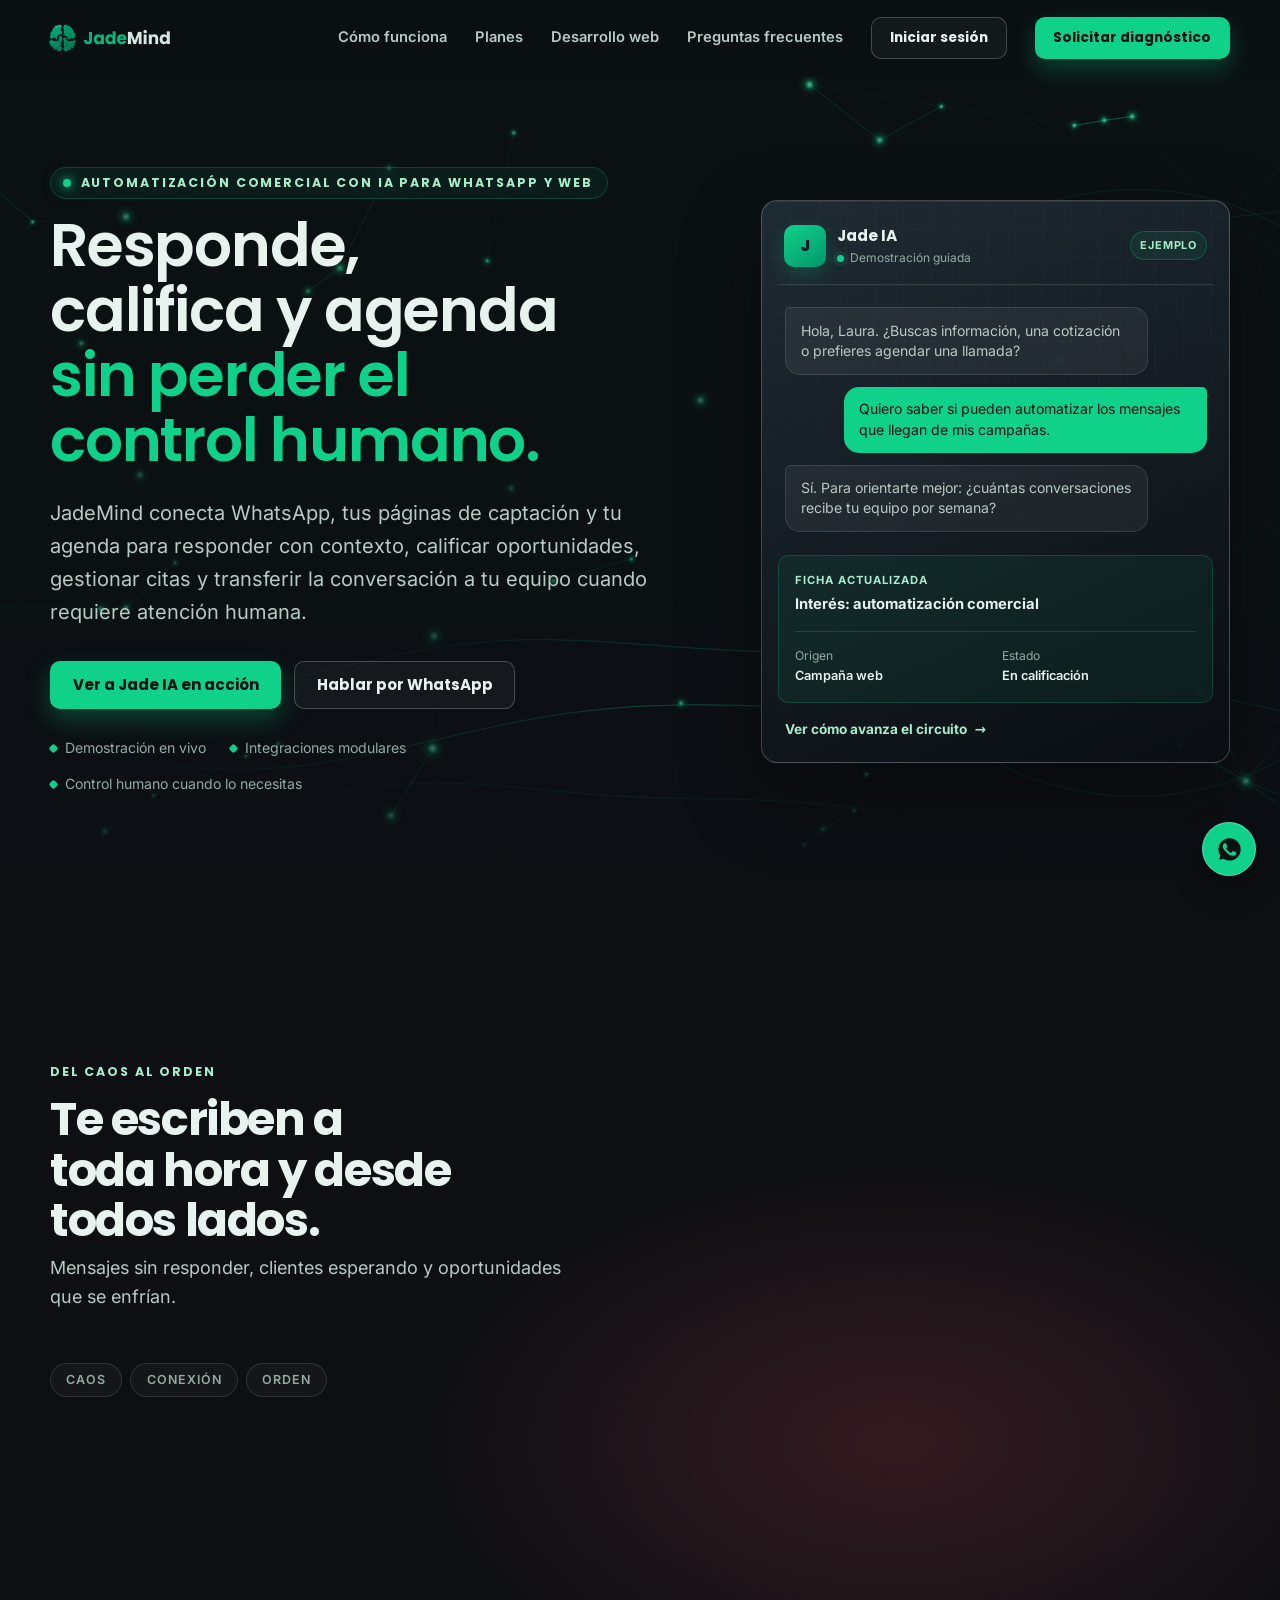
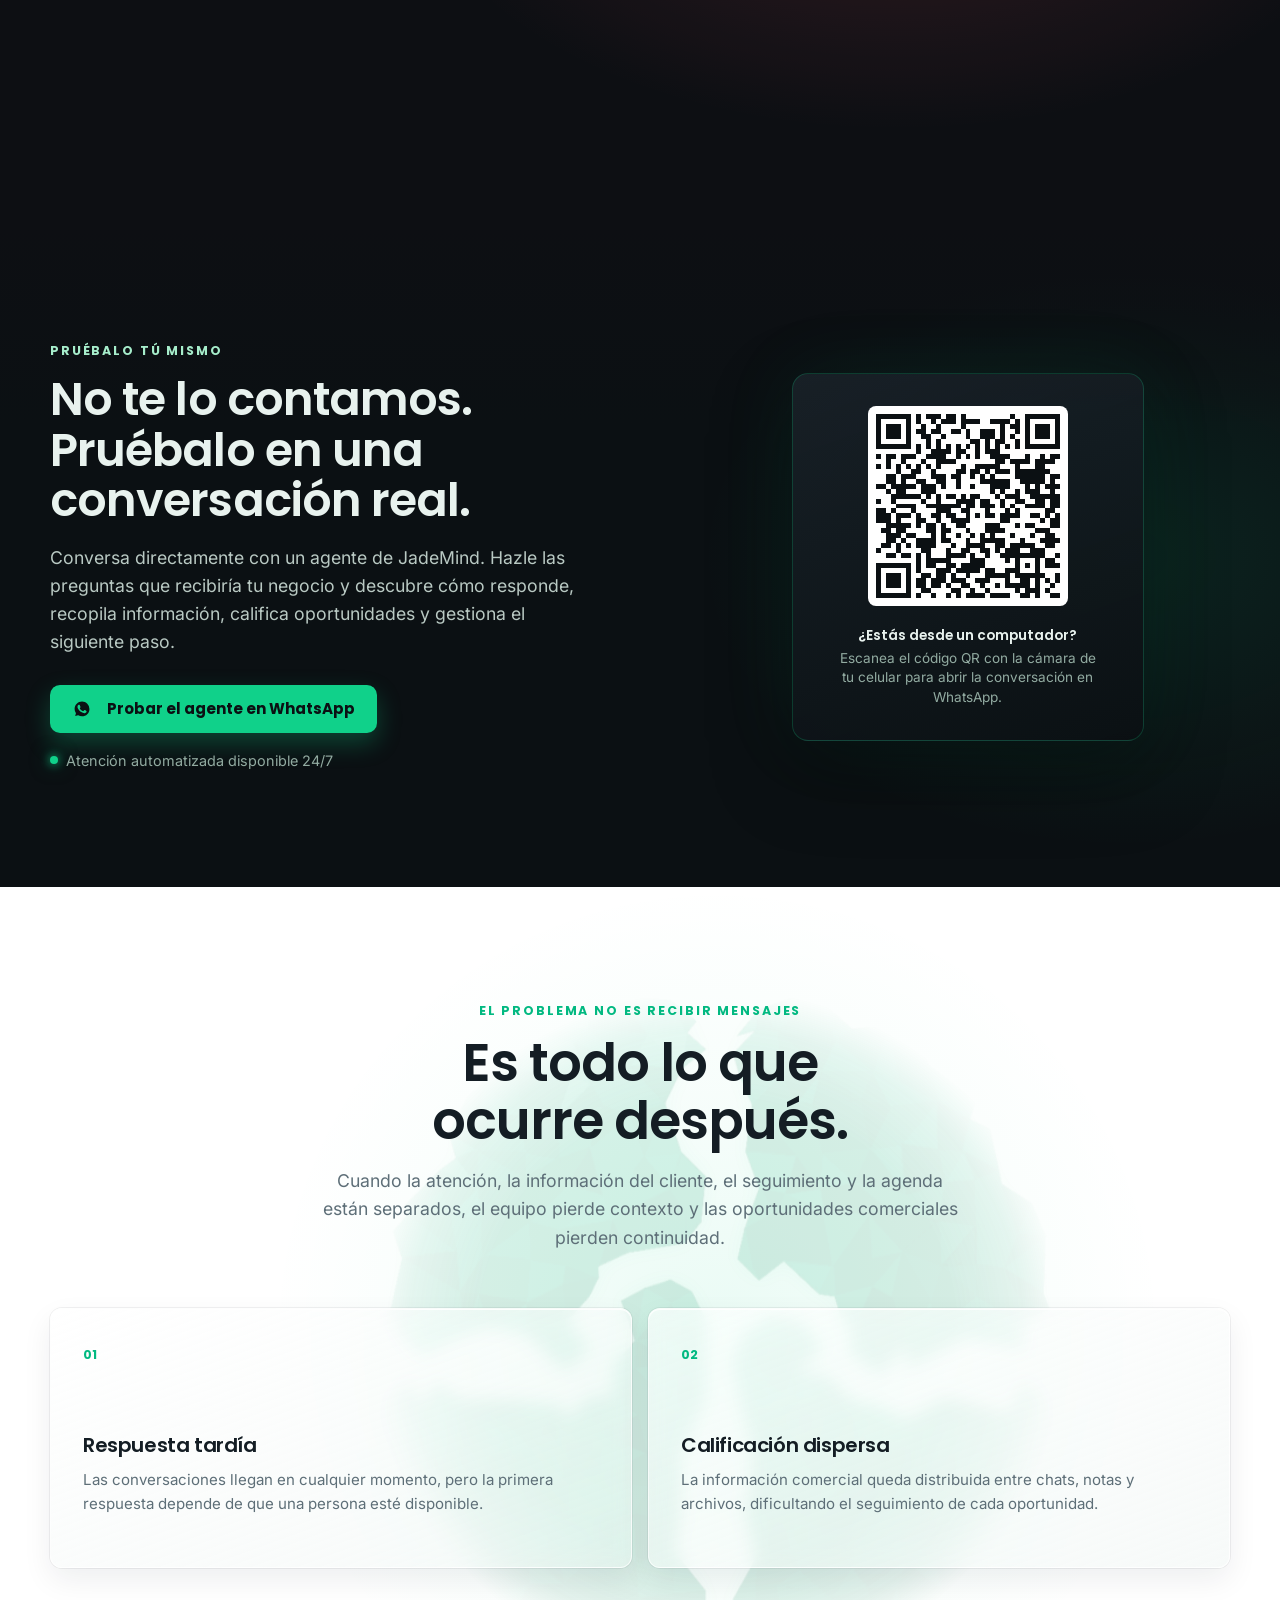
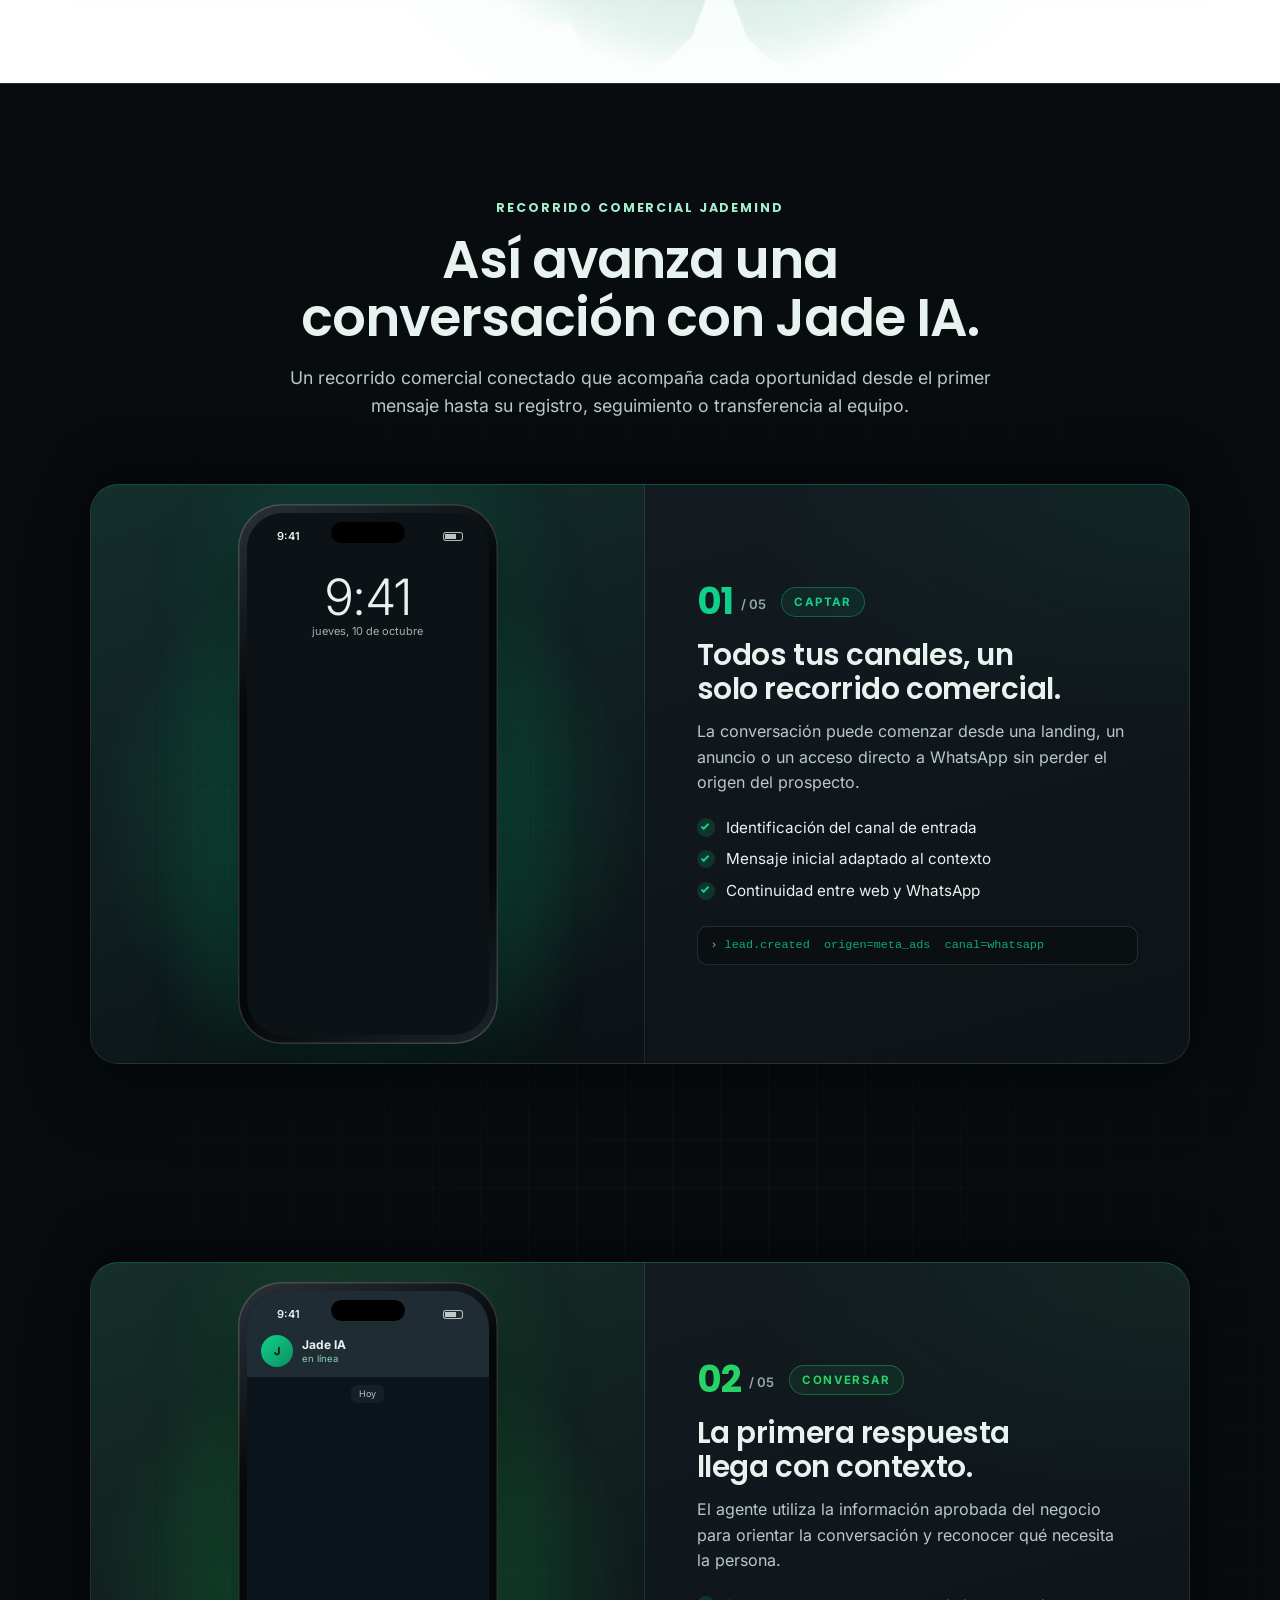
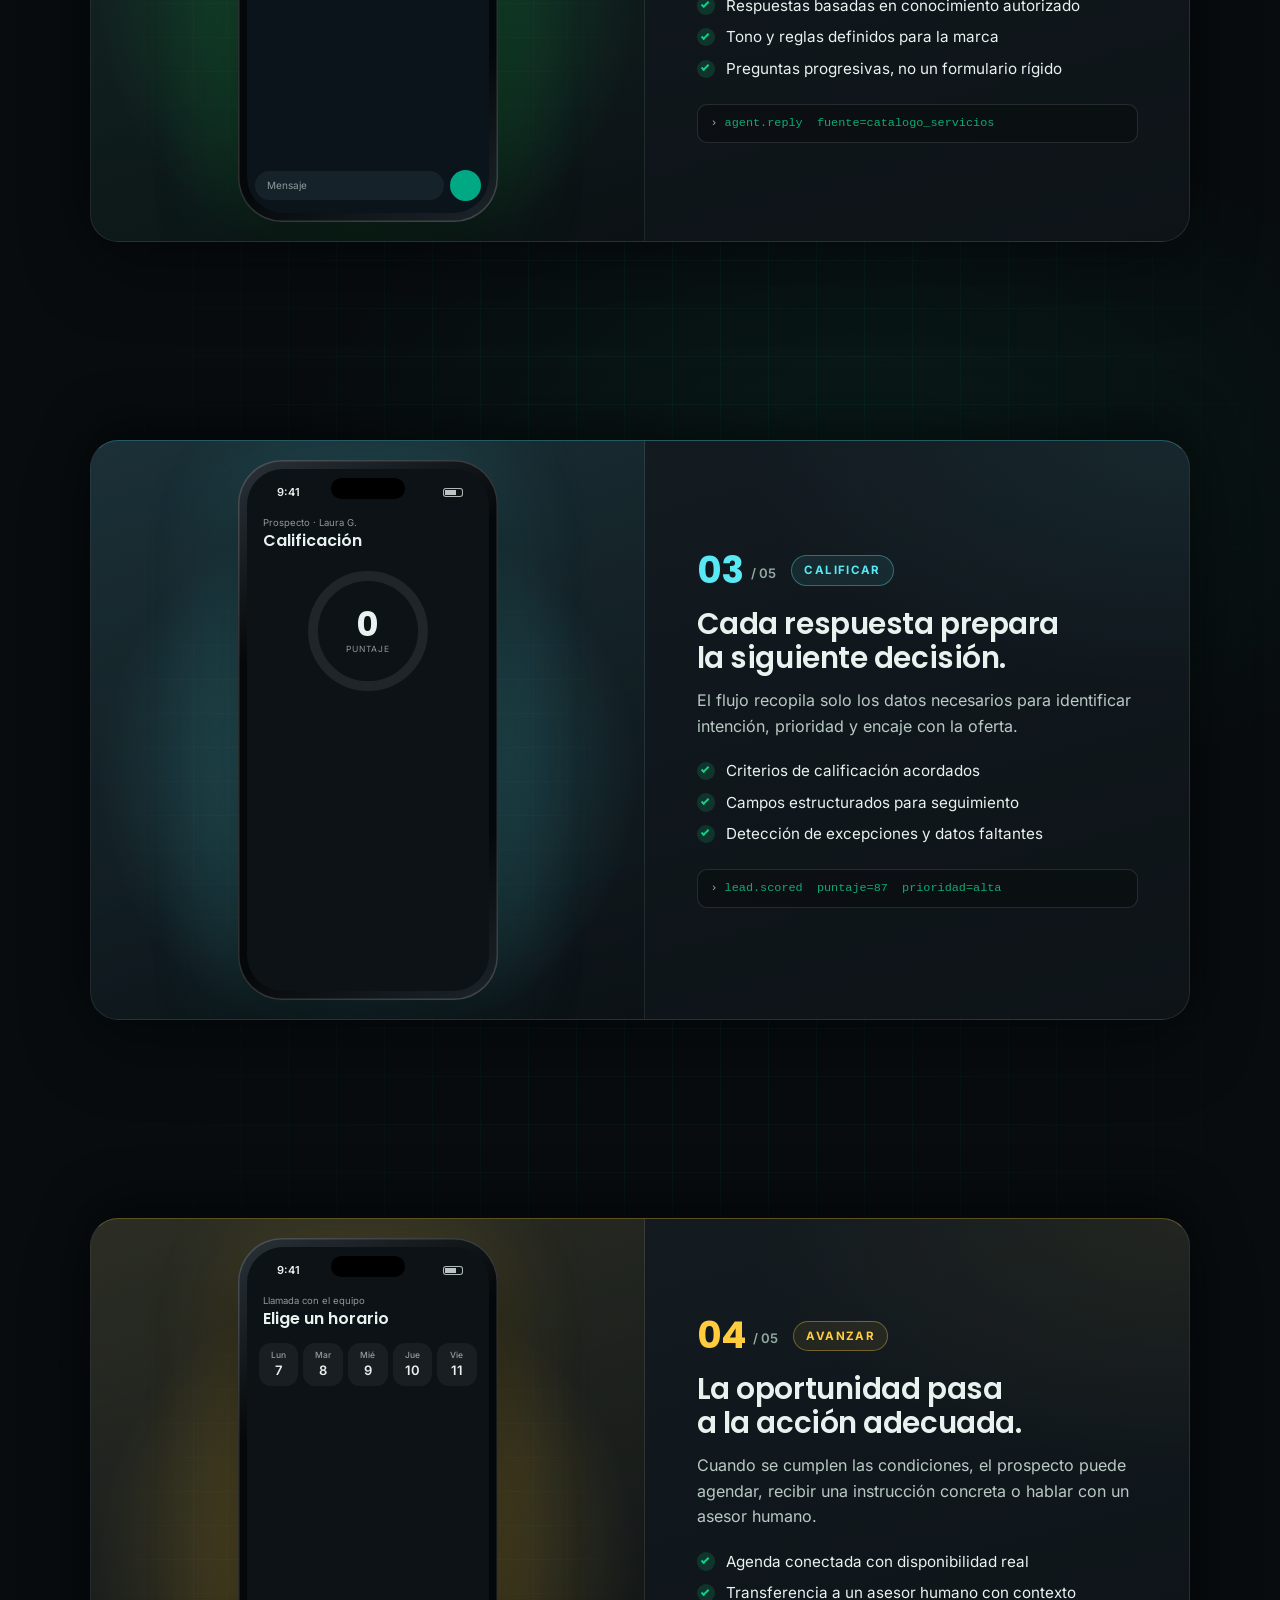
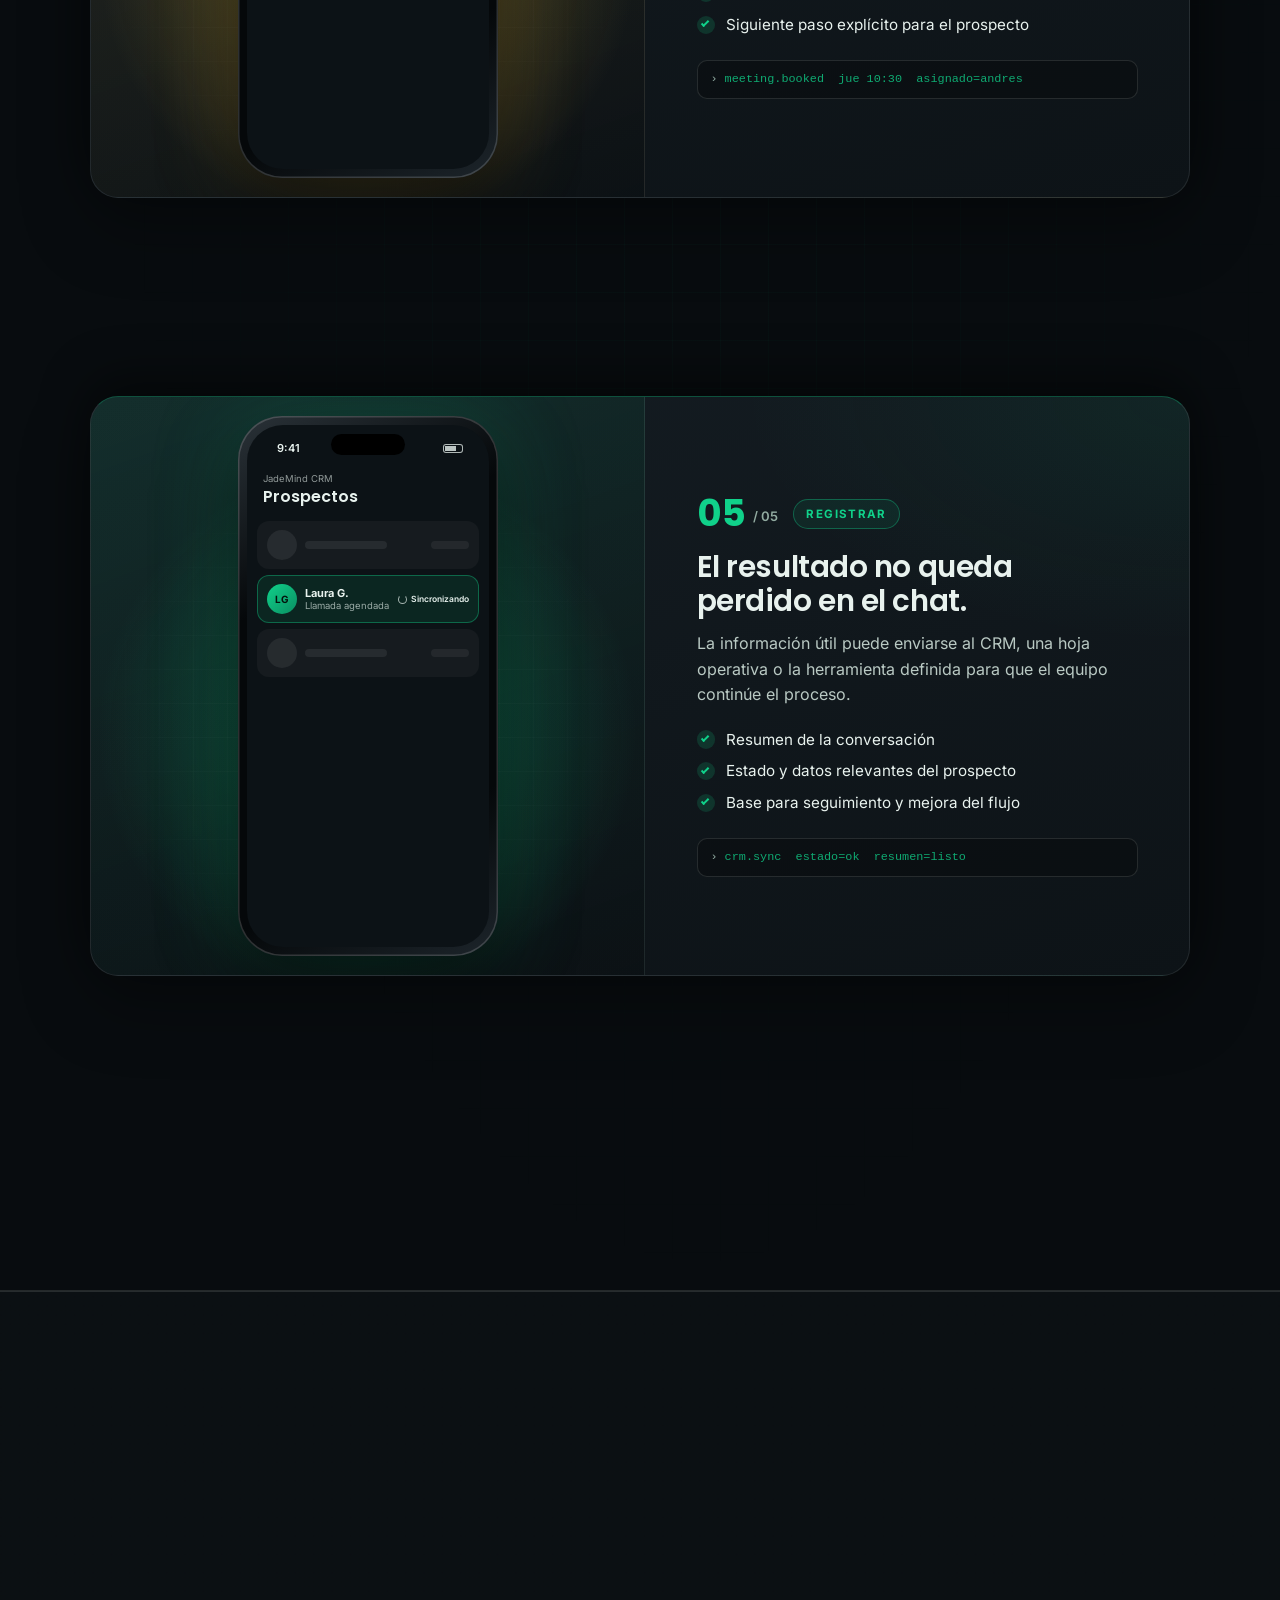
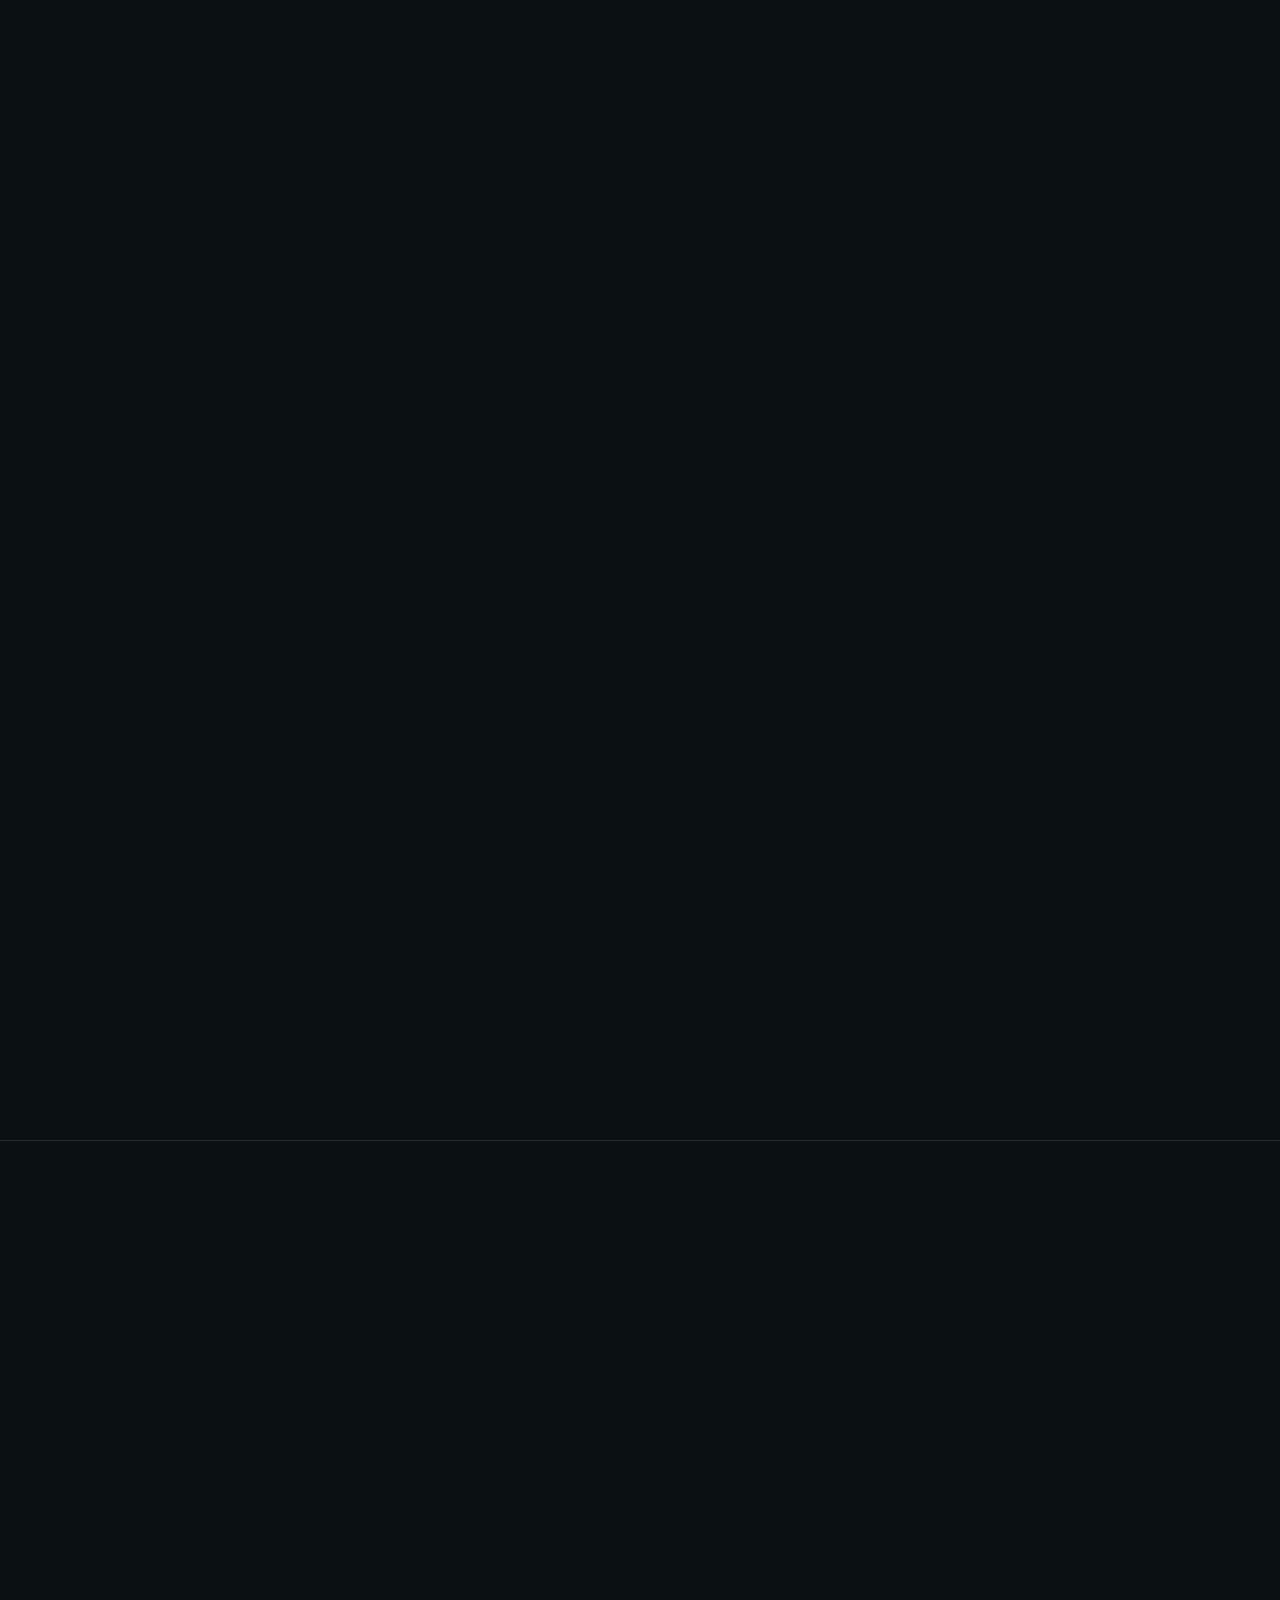
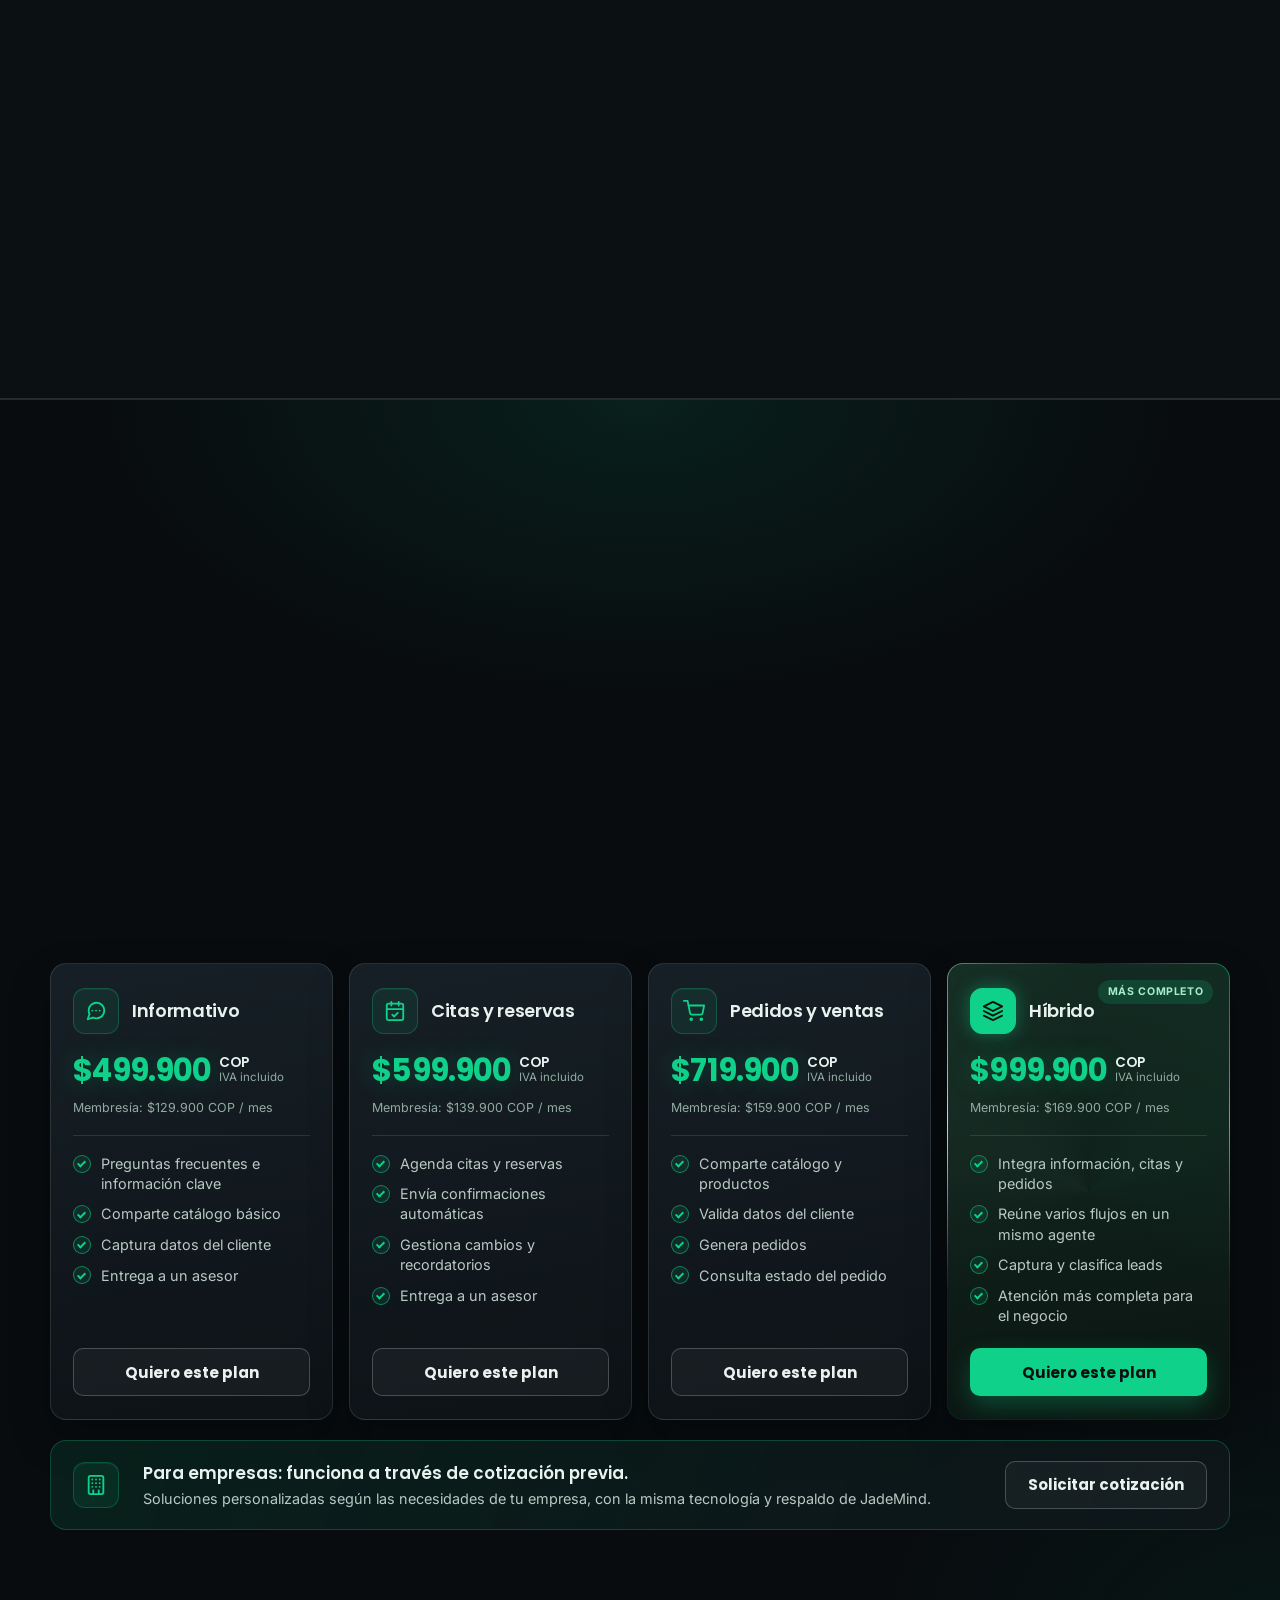
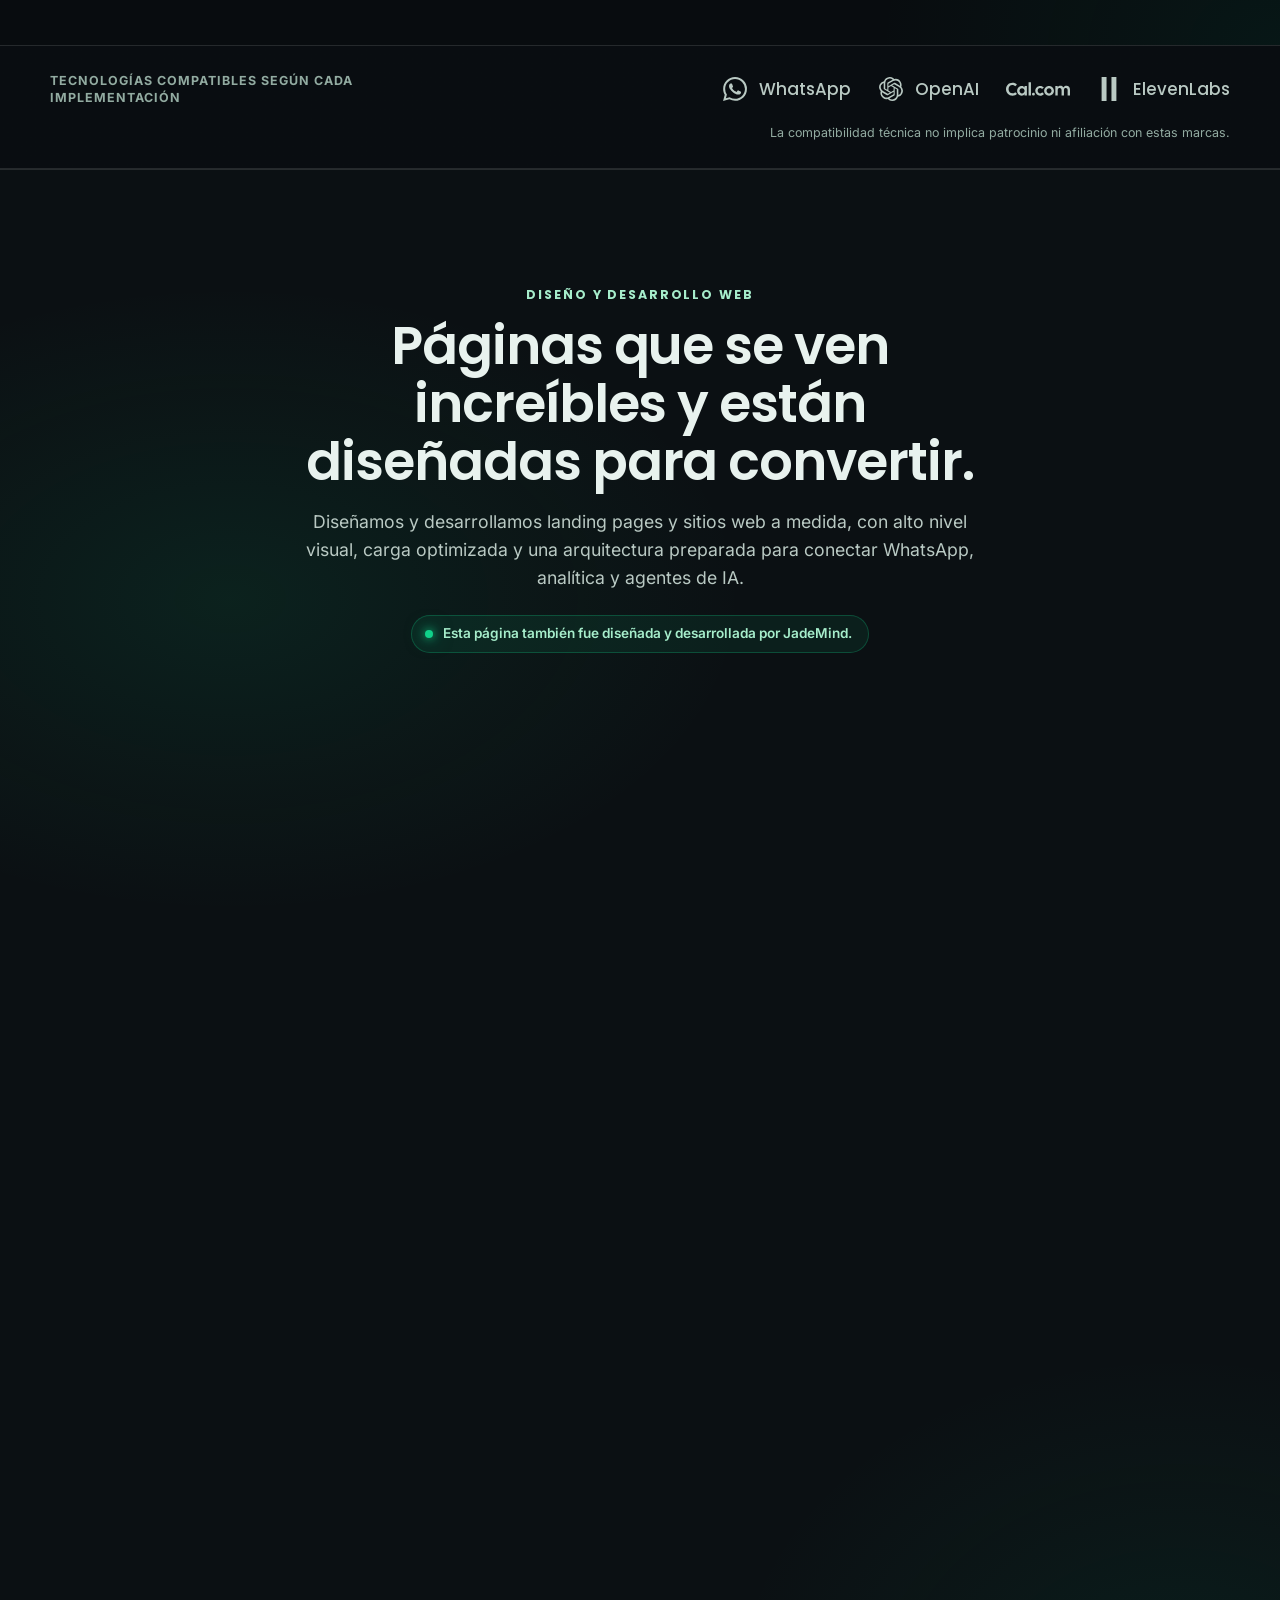
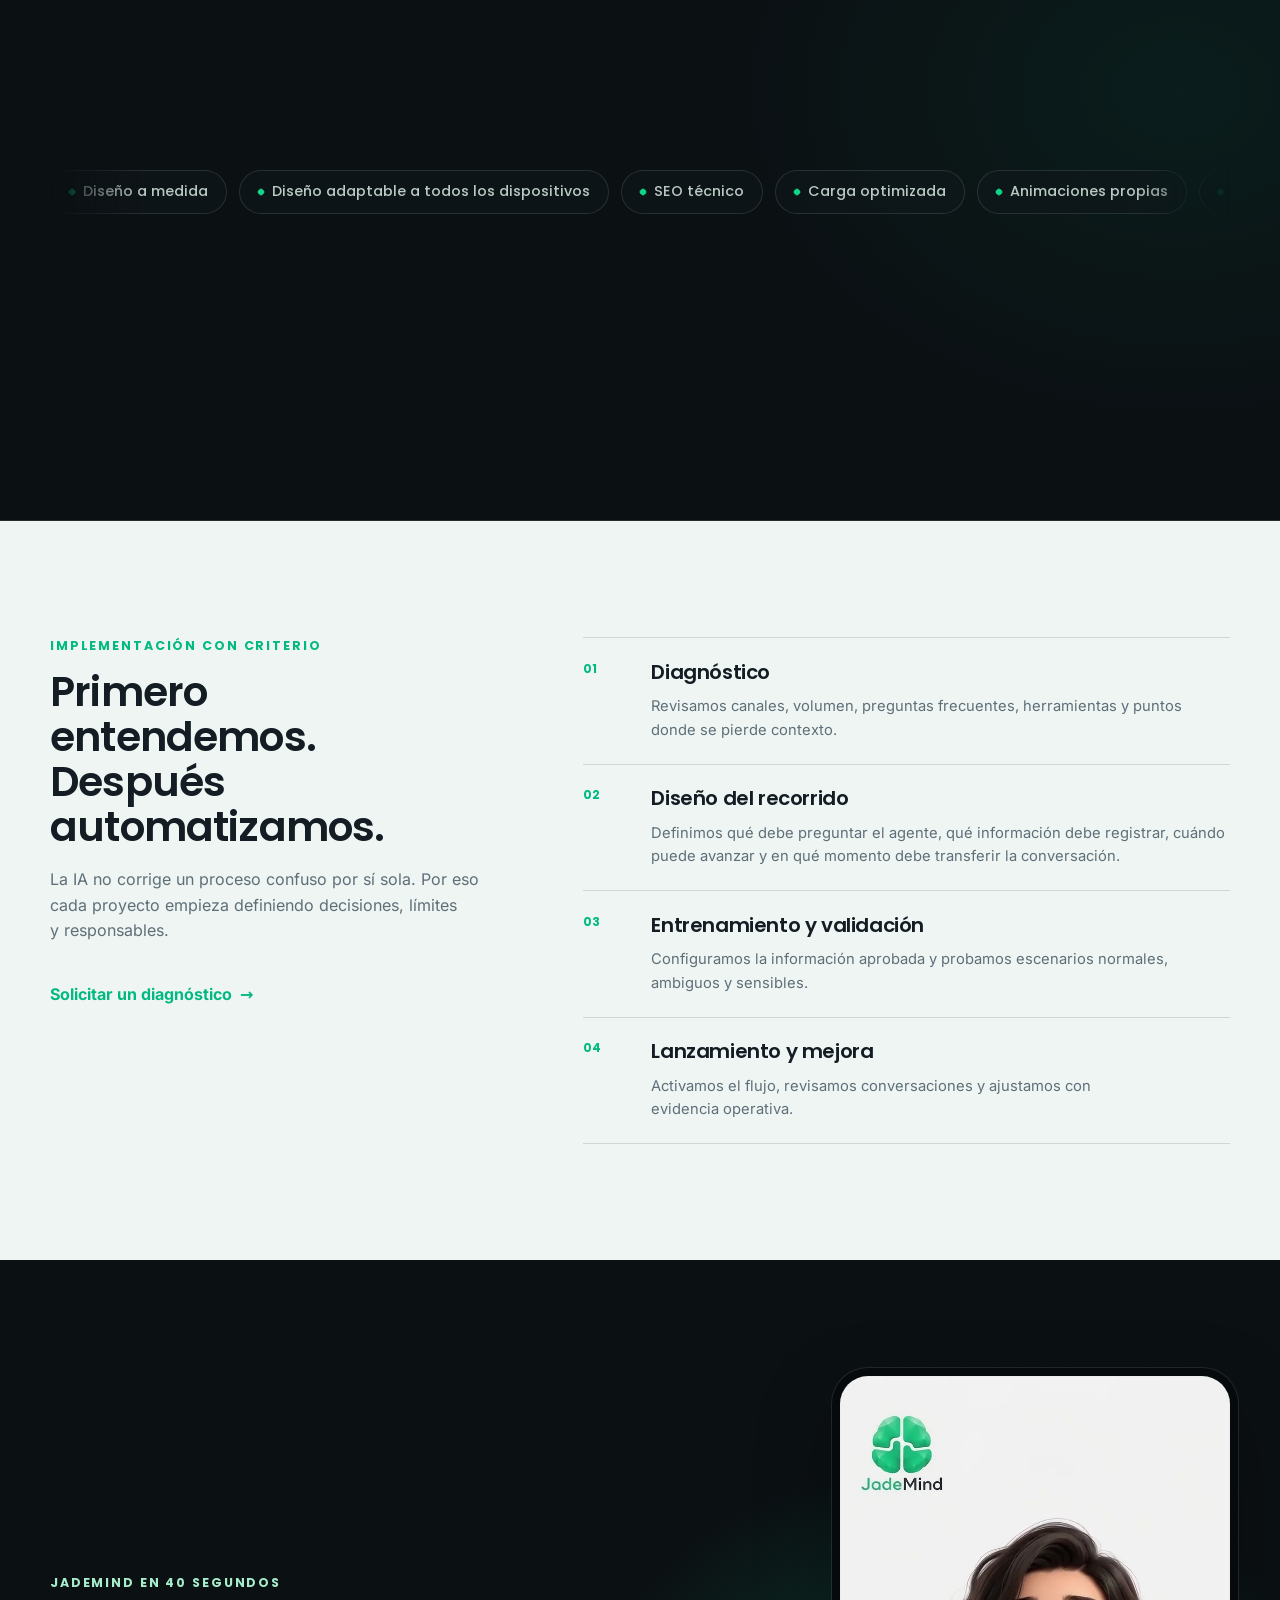
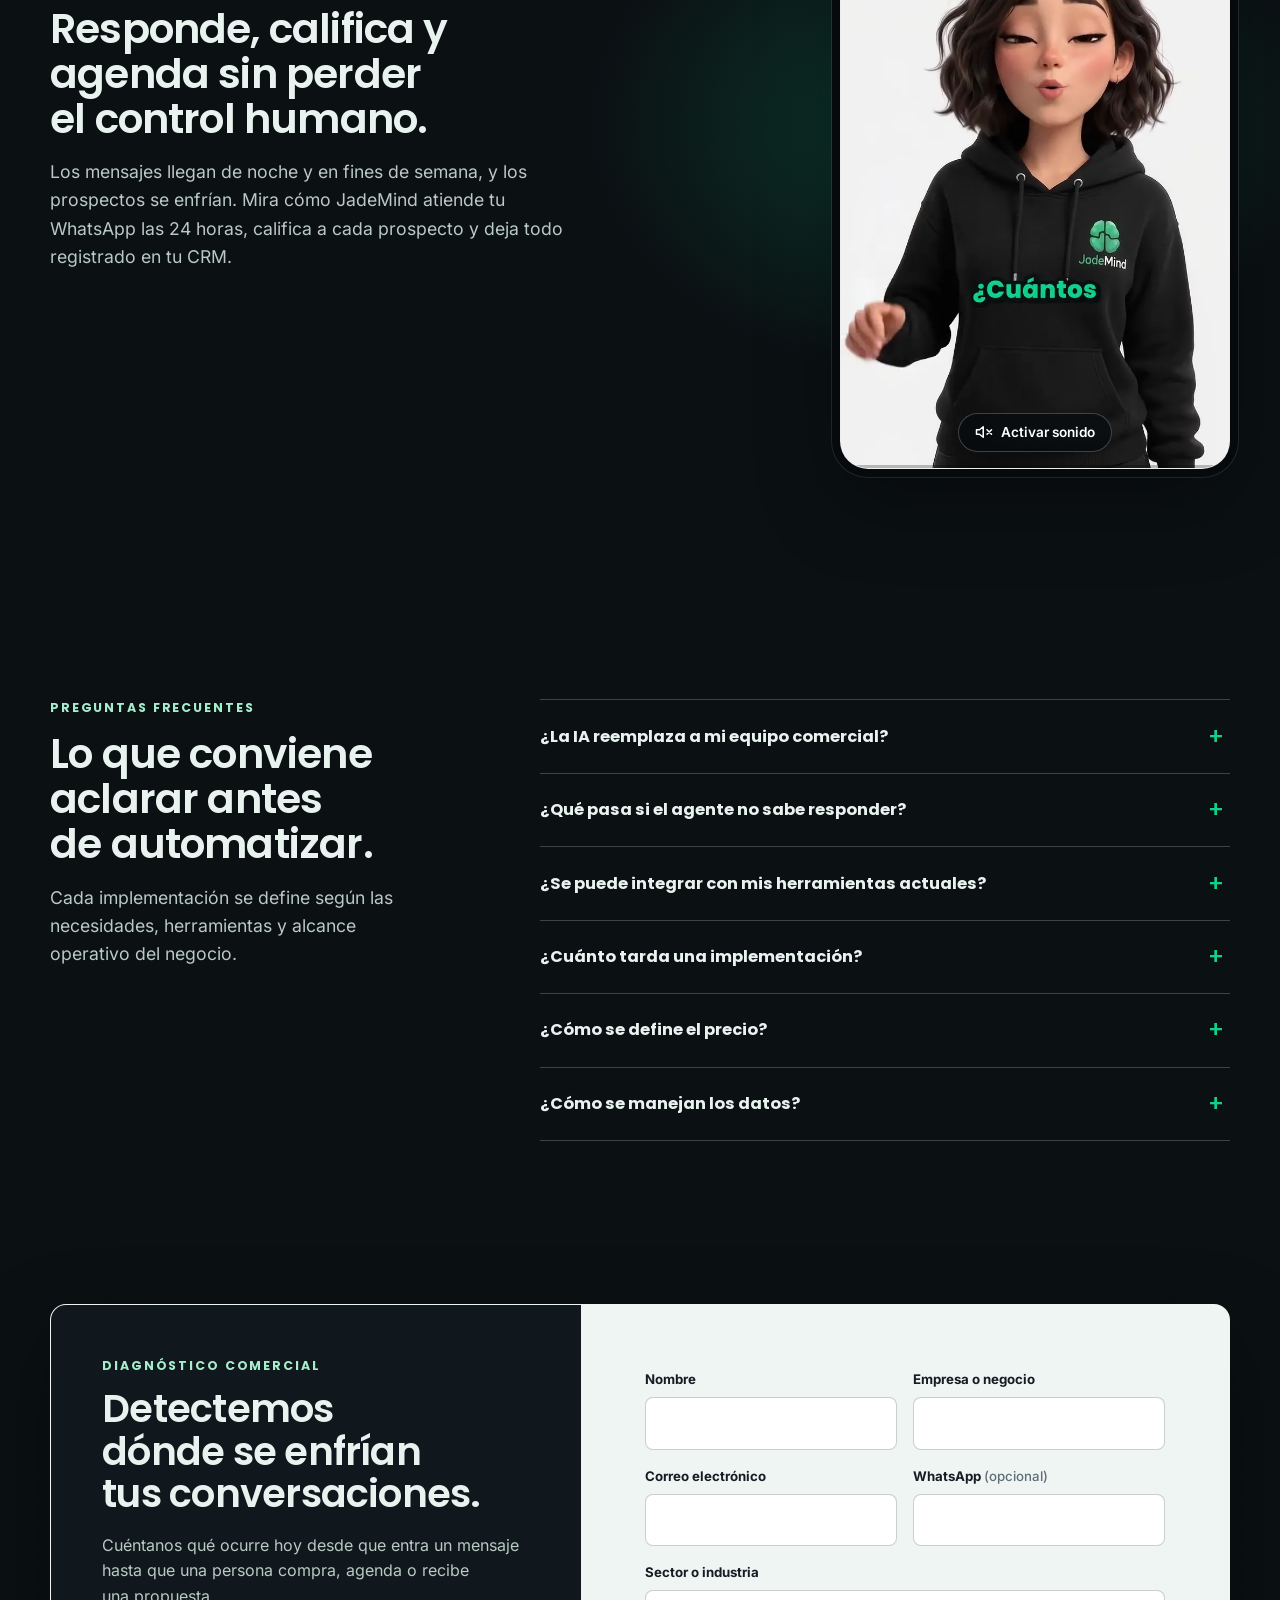
==== index.html @ 5e2f32bf "Panel: cambia de captura cada 3 s con fundido cruzado y brillo - Intervalo de 5 s a 3 s; ya no se pa" ====
<!DOCTYPE html>
<html lang="es">
<head>
  <meta charset="UTF-8">
  <meta name="viewport" content="width=device-width, initial-scale=1.0">
  <meta http-equiv="Content-Security-Policy" content="default-src 'self'; script-src 'self'; style-src 'self' 'unsafe-inline'; font-src 'self'; img-src 'self' data:; media-src 'self'; connect-src 'self' https://formsubmit.co; form-action https://formsubmit.co; object-src 'none'; base-uri 'self'; upgrade-insecure-requests">
  <meta name="referrer" content="strict-origin-when-cross-origin">
  <title>JadeMind | Automatización comercial para WhatsApp y web</title>
  <meta name="description" content="JadeMind conecta tu landing, WhatsApp y calendario para responder, calificar prospectos, agendar citas y transferir conversaciones a tu equipo.">
  <meta name="robots" content="index,follow,max-image-preview:large">
  <meta name="theme-color" content="#0b1013">
  <link rel="canonical" href="https://jademind.com.co/">

  <meta property="og:type" content="website">
  <meta property="og:locale" content="es_CO">
  <meta property="og:site_name" content="JadeMind">
  <meta property="og:title" content="JadeMind | De la conversación a la cita">
  <meta property="og:description" content="Automatización comercial para responder, calificar y agendar desde WhatsApp y web.">
  <meta property="og:url" content="https://jademind.com.co/">
  <meta property="og:image" content="https://jademind.com.co/banner.jpg">
  <meta property="og:image:alt" content="JadeMind, automatización comercial con inteligencia artificial">
  <meta name="twitter:card" content="summary_large_image">
  <meta name="twitter:title" content="JadeMind | De la conversación a la cita">
  <meta name="twitter:description" content="Automatización comercial para WhatsApp y web.">
  <meta name="twitter:image" content="https://jademind.com.co/banner.jpg">

  <link rel="icon" type="image/png" sizes="192x192" href="visual/jademind-icono-192.png">
  <link rel="apple-touch-icon" href="visual/jademind-icono-192.png">
  <link rel="manifest" href="site.webmanifest">
  <link rel="preload" href="assets/fonts/inter-var.woff2" as="font" type="font/woff2" crossorigin>
  <link rel="preload" href="assets/fonts/poppins-700.woff2" as="font" type="font/woff2" crossorigin>
  <link rel="stylesheet" href="styles_v22.css?v=82">

  <script type="application/ld+json">
  {
    "@context": "https://schema.org",
    "@type": "ProfessionalService",
    "name": "JadeMind",
    "url": "https://jademind.com.co/",
    "logo": "https://jademind.com.co/visual/jademind-icono-512.png",
    "image": "https://jademind.com.co/banner.jpg",
    "description": "Automatización comercial para WhatsApp y web: atención inicial, calificación de prospectos, agenda y transferencia a equipos humanos.",
    "email": "info@jademind.com.co",
    "telephone": "+573009403058",
    "address": {
      "@type": "PostalAddress",
      "addressLocality": "Medellín",
      "addressCountry": "CO"
    },
    "areaServed": ["Colombia", "Latinoamérica"],
    "sameAs": [
      "https://www.instagram.com/jademind_oficial/",
      "https://www.facebook.com/profile.php?id=61561292698761"
    ]
  }
  </script>
</head>
<body id="inicio">
  <div class="ambient-background" aria-hidden="true">
    <div class="ambient-glow glow-1"></div>
    <div class="ambient-glow glow-2"></div>
    <div class="ambient-glow glow-3"></div>
  </div>
  <a class="skip-link" href="#contenido">Saltar al contenido</a>

  <header class="site-header">
    <nav class="nav container" aria-label="Navegación principal">
      <a class="brand" href="#inicio" aria-label="JadeMind, volver al inicio">
        <img src="visual/jademind-horizontal-web.png" width="146" height="48" alt="JadeMind">
      </a>

      <button class="nav-toggle" type="button" aria-expanded="false" aria-controls="nav-links">
        <span class="sr-only">Abrir menú</span>
        <span aria-hidden="true"></span>
        <span aria-hidden="true"></span>
        <span aria-hidden="true"></span>
      </button>

      <div class="nav-links" id="nav-links">
        <a href="#circuito">Cómo funciona</a>
        <a href="#planes">Planes</a>
        <a href="#diseno-web">Desarrollo web</a>
        <a href="#faq">Preguntas frecuentes</a>
        <a class="btn btn-small btn-secondary" href="https://jademind.com.co/login" data-track="nav_ingresar">Iniciar sesión</a>
        <a class="btn btn-small btn-primary" href="#contacto" data-track="nav_diagnostico">Solicitar diagnóstico</a>
      </div>
    </nav>
  </header>

  <main id="contenido">
    <section class="hero section" aria-labelledby="hero-title">
      <canvas class="hero-canvas" aria-hidden="true" data-neural-field='{"core":[16,209,138],"deep":[2,187,131],"density":0.00007,"maxNodes":120,"linkDistance":150}'></canvas>
      <div class="container hero-grid">
        <div class="hero-copy">
          <p class="eyebrow hero-status"><span class="status-dot" aria-hidden="true"></span>Automatización comercial con IA para WhatsApp y web</p>
          <h1 id="hero-title">Responde, califica y agenda <span>sin perder el control humano.</span></h1>
          <p class="hero-lead">JadeMind conecta WhatsApp, tus páginas de captación y tu agenda para responder con contexto, calificar oportunidades, gestionar citas y transferir la conversación a tu equipo cuando requiere atención humana.</p>

          <div class="hero-actions">
            <a class="btn btn-primary" href="#circuito" data-track="hero_circuito">Ver a Jade IA en acción</a>
            <a class="btn btn-secondary" href="https://wa.me/573009403058?text=Hola%20JadeMind%2C%20quiero%20revisar%20mi%20flujo%20comercial." target="_blank" rel="noopener noreferrer" data-track="hero_whatsapp">Hablar por WhatsApp</a>
          </div>

          <ul class="trust-points" aria-label="Características principales">
            <li>Demostración en vivo</li>
            <li>Integraciones modulares</li>
            <li>Control humano cuando lo necesitas</li>
          </ul>
        </div>

        <aside class="agent-preview" aria-label="Vista previa del recorrido de un prospecto">
          <div class="window-bar">
            <div class="agent-identity">
              <span class="agent-mark" aria-hidden="true">J</span>
              <div>
                <strong>Jade IA</strong>
                <span><i aria-hidden="true"></i> Demostración guiada</span>
              </div>
            </div>
            <span class="demo-badge">Ejemplo</span>
          </div>

          <div class="preview-thread">
            <p class="message message-agent">Hola, Laura. ¿Buscas información, una cotización o prefieres agendar una llamada?</p>
            <p class="message message-user">Quiero saber si pueden automatizar los mensajes que llegan de mis campañas.</p>
            <p class="message message-agent">Sí. Para orientarte mejor: ¿cuántas conversaciones recibe tu equipo por semana?</p>
          </div>

          <div class="lead-card">
            <div>
              <span class="card-label">Ficha actualizada</span>
              <strong>Interés: automatización comercial</strong>
            </div>
            <dl>
              <div><dt>Origen</dt><dd>Campaña web</dd></div>
              <div><dt>Estado</dt><dd>En calificación</dd></div>
            </dl>
          </div>

          <a class="preview-link" href="#circuito">Ver cómo avanza el circuito <span aria-hidden="true">→</span></a>
        </aside>
      </div>
    </section>

    <!-- Pruébalo: lleva al agente de ventas real de JadeMind (Esteban) en WhatsApp -->
    <section class="scrolly" id="del-caos-al-orden" aria-labelledby="scrolly-title" data-scrolly data-frames="120">
      <div class="container scrolly-layout">
      <div class="scrolly-inner">
        <p class="eyebrow">Del caos al orden</p>
        <h2 class="sr-only" id="scrolly-title">Del caos al orden con JadeMind</h2>
        <ol class="scrolly-steps">
          <li class="is-active"><strong>Te escriben a toda hora y desde todos lados.</strong><span>Mensajes sin responder, clientes esperando y oportunidades que se enfrían.</span></li>
          <li><strong>JadeMind conecta cada conversación.</strong><span>El agente responde con contexto y reúne la información de cada cliente.</span></li>
          <li class="scrolly-final"><strong>Mientras tú descansas, <em>JadeMind sigue atendiendo.</em></strong><span>Cada mensaje recibe respuesta en segundos, cada cliente queda calificado y cada cita llega a tu agenda. Tu equipo se enfoca en quienes ya están listos para avanzar.</span></li>
        </ol>
        <ol class="scrolly-phases" aria-hidden="true">
          <li><span>Caos</span><i></i></li>
          <li><span>Conexión</span><i></i></li>
          <li><span>Orden</span><i></i></li>
        </ol>
      </div>

      <div class="scrolly-stage">
        <canvas class="scrolly-canvas" aria-hidden="true"></canvas>
      </div>

      <div class="scrolly-actions">
        <div class="scrolly-cta">
          <a class="btn btn-primary" href="https://wa.me/573009403058?text=Hola%2C%20quiero%20probar%20el%20agente%20de%20JadeMind" target="_blank" rel="noopener noreferrer" data-track="caos_whatsapp">Probar por WhatsApp</a>
          <a class="btn btn-secondary" href="#planes" data-track="caos_planes">Ver planes</a>
        </div>
        <p class="scrolly-trust"><span class="status-dot" aria-hidden="true"></span>Activo 24/7 · Transferencia a un asesor humano cuando lo necesitas</p>
      </div>
      </div>
    </section>

    <section class="section try-section" id="pruebalo" aria-labelledby="try-title">
      <div class="container try-layout">
        <div class="try-copy reveal-on-scroll">
          <p class="eyebrow">Pruébalo tú mismo</p>
          <h2 id="try-title">No te lo contamos. Pruébalo en una conversación real.</h2>
          <p>Conversa directamente con un agente de JadeMind. Hazle las preguntas que recibiría tu negocio y descubre cómo responde, recopila información, califica oportunidades y gestiona el siguiente paso.</p>
          <div class="try-actions">
            <a class="btn btn-primary" href="https://wa.me/573009403058?text=Hola%2C%20quiero%20probar%20el%20agente%20de%20JadeMind" target="_blank" rel="noopener noreferrer" data-track="try_whatsapp"><svg viewBox="0 0 24 24" aria-hidden="true" fill="currentColor"><path d="M17.47 14.38c-.3-.15-1.76-.87-2.03-.97-.27-.1-.47-.15-.67.15-.2.3-.77.97-.94 1.16-.17.2-.35.22-.64.08-.3-.15-1.26-.46-2.39-1.48-.88-.79-1.48-1.76-1.65-2.06-.17-.3-.02-.46.13-.61.13-.13.3-.35.45-.52.15-.17.2-.3.3-.5.1-.2.05-.37-.03-.52-.07-.15-.67-1.61-.92-2.21-.24-.58-.49-.5-.67-.51h-.57c-.2 0-.52.07-.79.37-.27.3-1.04 1.02-1.04 2.48s1.07 2.88 1.21 3.07c.15.2 2.1 3.2 5.08 4.49.71.31 1.26.49 1.69.63.71.23 1.36.2 1.87.12.57-.09 1.76-.72 2.01-1.41.25-.69.25-1.29.17-1.41-.07-.12-.27-.2-.57-.35M12.05 21.79h-.01a9.87 9.87 0 0 1-5.03-1.38l-.36-.21-3.74.98 1-3.65-.24-.37a9.86 9.86 0 0 1-1.51-5.26C2.17 6.44 6.6 2.01 12.06 2.01c2.64 0 5.12 1.03 6.99 2.9a9.83 9.83 0 0 1 2.89 6.99c0 5.45-4.44 9.89-9.89 9.89"/></svg>Probar el agente en WhatsApp</a>
            <span class="try-note"><span class="status-dot" aria-hidden="true"></span>Atención automatizada disponible 24/7</span>
          </div>
        </div>

        <figure class="try-qr reveal-on-scroll">
          <img src="assets/qr-whatsapp.svg" width="112" height="112" alt="Código QR para abrir el chat de JadeMind en WhatsApp" loading="lazy" decoding="async">
          <figcaption><strong>¿Estás desde un computador?</strong>Escanea el código QR con la cámara de tu celular para abrir la conversación en WhatsApp.</figcaption>
        </figure>
      </div>
    </section>

    <section class="section problem-section" aria-labelledby="problem-title">
      <!-- Isotipo ambiental: decorativo, detrás del contenido y sin eventos de puntero -->
      <div class="brand-ambient" aria-hidden="true">
        <div class="brand-ambient-parallax" data-brand-parallax>
          <img class="brand-ambient-logo" src="assets/logo-icon.png" width="600" height="592" alt="" loading="lazy" decoding="async">
        </div>
      </div>
      <div class="container">
        <div class="section-heading section-heading-centered reveal-on-scroll">
          <p class="eyebrow">El problema no es recibir mensajes</p>
          <h2 id="problem-title">Es todo lo que ocurre después.</h2>
          <p>Cuando la atención, la información del cliente, el seguimiento y la agenda están separados, el equipo pierde contexto y las oportunidades comerciales pierden continuidad.</p>
        </div>

        <div class="problem-grid">
          <article class="problem-card reveal-on-scroll">
            <span>01</span>
            <h3>Respuesta tardía</h3>
            <p>Las conversaciones llegan en cualquier momento, pero la primera respuesta depende de que una persona esté disponible.</p>
          </article>
          <article class="problem-card reveal-on-scroll" style="transition-delay: 0.15s">
            <span>02</span>
            <h3>Calificación dispersa</h3>
            <p>La información comercial queda distribuida entre chats, notas y archivos, dificultando el seguimiento de cada oportunidad.</p>
          </article>
        </div>
      </div>
    </section>

    <section class="section circuit-section" id="circuito" aria-labelledby="circuit-title">
      <div class="container">
        <div class="section-heading section-heading-centered reveal-on-scroll">
          <p class="eyebrow">Recorrido comercial JadeMind</p>
          <h2 id="circuit-title">Así avanza una conversación con Jade IA.</h2>
          <p>Un recorrido comercial conectado que acompaña cada oportunidad desde el primer mensaje hasta su registro, seguimiento o transferencia al equipo.</p>
        </div>

        <ol class="flow-stack" data-flow>
          <li class="flow-card" style="--i: 0; --tint: 16, 209, 138;">
            <article class="flow-card-inner" aria-labelledby="flow-t1">
              <div class="flow-visual">
                <div class="flow-phone" aria-hidden="true" data-steps="400,1100,1800,3000,3700" data-cycle="7600">
                  <div class="phone-screen">
                    <div class="phone-status"><span>9:41</span><i></i></div>
                    <div class="ph-lock">
                      <p class="ph-lock-time">9:41</p>
                      <p class="ph-lock-date">jueves, 10 de octubre</p>
                    </div>
                    <div class="ph-notifs">
                      <div class="ph-notif n1"><b class="ph-ico ico-ads">Ad</b><span><strong>Meta Ads</strong><small>Clic en «Enviar mensaje»</small></span><em>ahora</em></div>
                      <div class="ph-notif n2"><b class="ph-ico ico-web">www</b><span><strong>Landing</strong><small>Formulario completado</small></span><em>ahora</em></div>
                      <div class="ph-notif n3"><b class="ph-ico ico-wa"><svg viewBox="0 0 24 24"><path d="M12 3a9 9 0 0 0-7.8 13.5L3 21l4.6-1.2A9 9 0 1 0 12 3z"/></svg></b><span><strong>WhatsApp</strong><small>Hola, quiero información</small></span><em>ahora</em></div>
                    </div>
                    <div class="ph-lead">
                      <div class="ph-lead-pulse"></div>
                      <div class="ph-avatar">LG</div>
                      <p class="ph-lead-label">Nuevo prospecto</p>
                      <p class="ph-lead-name">Laura G.</p>
                      <div class="ph-tags">
                        <span>Origen · Meta Ads</span>
                        <span>Canal · WhatsApp</span>
                        <span>Campaña · Instagram</span>
                      </div>
                    </div>
                  </div>
                </div>
              </div>
              <div class="flow-copy">
                <p class="flow-kicker"><span class="flow-num">01</span><span class="flow-of">/ 05</span><span class="flow-stage">Captar</span></p>
                <h3 id="flow-t1">Todos tus canales, un solo recorrido comercial.</h3>
                <p class="flow-text">La conversación puede comenzar desde una landing, un anuncio o un acceso directo a WhatsApp sin perder el origen del prospecto.</p>
                <ul class="flow-list">
                  <li>Identificación del canal de entrada</li>
                  <li>Mensaje inicial adaptado al contexto</li>
                  <li>Continuidad entre web y WhatsApp</li>
                </ul>
                <p class="flow-log"><span>›</span> lead.created  origen=meta_ads  canal=whatsapp</p>
              </div>
            </article>
          </li>

          <li class="flow-card" style="--i: 1; --tint: 37, 211, 102;">
            <article class="flow-card-inner" aria-labelledby="flow-t2">
              <div class="flow-visual">
                <div class="flow-phone" aria-hidden="true" data-steps="400,1300,2500,3700,4500,5600" data-cycle="9000">
                  <div class="phone-screen ph-chat">
                    <div class="phone-status"><span>9:41</span><i></i></div>
                    <div class="ph-chat-head">
                      <div class="ph-avatar is-jade">J</div>
                      <span><strong>Jade IA</strong><small>en línea</small></span>
                    </div>
                    <div class="ph-chat-body">
                      <p class="ph-day">Hoy</p>
                      <div class="ph-msg is-in m1">Hola, vi su anuncio. ¿Cómo funciona el agente?<time>9:41</time></div>
                      <div class="ph-msg is-out m2"><span class="ph-typing"><i></i><i></i><i></i></span><span class="ph-msg-text">¡Hola, Laura! Responde tu WhatsApp con la información aprobada de tu negocio, a cualquier hora. ¿Cuántos mensajes recibes por semana?<time>9:41</time></span></div>
                      <div class="ph-source m2b">Fuente · Catálogo de servicios</div>
                      <div class="ph-msg is-in m3">Unos 300, casi todos de Instagram.<time>9:42</time></div>
                      <div class="ph-msg is-out m4"><span class="ph-typing"><i></i><i></i><i></i></span><span class="ph-msg-text">Perfecto. ¿Prefieres ver los planes o agendar una llamada con el equipo?<time>9:42</time></span></div>
                    </div>
                    <div class="ph-chat-input"><span>Mensaje</span><b></b></div>
                  </div>
                </div>
              </div>
              <div class="flow-copy">
                <p class="flow-kicker"><span class="flow-num">02</span><span class="flow-of">/ 05</span><span class="flow-stage">Conversar</span></p>
                <h3 id="flow-t2">La primera respuesta llega con contexto.</h3>
                <p class="flow-text">El agente utiliza la información aprobada del negocio para orientar la conversación y reconocer qué necesita la persona.</p>
                <ul class="flow-list">
                  <li>Respuestas basadas en conocimiento autorizado</li>
                  <li>Tono y reglas definidos para la marca</li>
                  <li>Preguntas progresivas, no un formulario rígido</li>
                </ul>
                <p class="flow-log"><span>›</span> agent.reply  fuente=catalogo_servicios</p>
              </div>
            </article>
          </li>

          <li class="flow-card" style="--i: 2; --tint: 88, 233, 244;">
            <article class="flow-card-inner" aria-labelledby="flow-t3">
              <div class="flow-visual">
                <div class="flow-phone" aria-hidden="true" data-steps="300,1000,1700,2400,3100,3900" data-cycle="8200">
                  <div class="phone-screen">
                    <div class="phone-status"><span>9:41</span><i></i></div>
                    <div class="ph-app-head"><small>Prospecto · Laura G.</small><strong>Calificación</strong></div>
                    <div class="ph-score">
                      <svg viewBox="0 0 120 120"><circle class="ph-ring-bg" cx="60" cy="60" r="50"/><circle class="ph-ring" cx="60" cy="60" r="50"/></svg>
                      <div class="ph-score-num"><b data-count-to="87" data-count-step="1">0</b><small>puntaje</small></div>
                    </div>
                    <p class="ph-priority">Prioridad alta</p>
                    <ul class="ph-fields">
                      <li class="f1"><span>Necesidad</span><b>Automatizar WhatsApp</b><i></i></li>
                      <li class="f2"><span>Volumen</span><b>~300 conv. / semana</b><i></i></li>
                      <li class="f3"><span>Canal principal</span><b>Instagram</b><i></i></li>
                      <li class="f4"><span>Decisión</span><b>Este mes</b><i></i></li>
                    </ul>
                  </div>
                </div>
              </div>
              <div class="flow-copy">
                <p class="flow-kicker"><span class="flow-num">03</span><span class="flow-of">/ 05</span><span class="flow-stage">Calificar</span></p>
                <h3 id="flow-t3">Cada respuesta prepara la siguiente decisión.</h3>
                <p class="flow-text">El flujo recopila solo los datos necesarios para identificar intención, prioridad y encaje con la oferta.</p>
                <ul class="flow-list">
                  <li>Criterios de calificación acordados</li>
                  <li>Campos estructurados para seguimiento</li>
                  <li>Detección de excepciones y datos faltantes</li>
                </ul>
                <p class="flow-log"><span>›</span> lead.scored  puntaje=87  prioridad=alta</p>
              </div>
            </article>
          </li>

          <li class="flow-card" style="--i: 3; --tint: 255, 204, 62;">
            <article class="flow-card-inner" aria-labelledby="flow-t4">
              <div class="flow-visual">
                <div class="flow-phone" aria-hidden="true" data-steps="300,1200,1900,2800,3500,4600" data-cycle="8800">
                  <div class="phone-screen">
                    <div class="phone-status"><span>9:41</span><i></i></div>
                    <div class="ph-app-head"><small>Llamada con el equipo</small><strong>Elige un horario</strong></div>
                    <div class="ph-week">
                      <span><small>Lun</small>7</span>
                      <span><small>Mar</small>8</span>
                      <span><small>Mié</small>9</span>
                      <span class="is-pick"><small>Jue</small>10</span>
                      <span><small>Vie</small>11</span>
                    </div>
                    <div class="ph-slots">
                      <span>9:00</span>
                      <span class="is-pick">10:30</span>
                      <span>15:00</span>
                    </div>
                    <div class="ph-confirm">
                      <i></i>
                      <span><strong>Llamada confirmada</strong><small>Jueves 10 · 10:30 a. m.</small></span>
                    </div>
                    <div class="ph-handoff">
                      <div class="ph-avatar is-human">A</div>
                      <span><strong>Andrés</strong><small>Asesor humano · recibe el contexto</small></span>
                      <em>Asignado</em>
                    </div>
                    <div class="ph-tap"></div>
                  </div>
                </div>
              </div>
              <div class="flow-copy">
                <p class="flow-kicker"><span class="flow-num">04</span><span class="flow-of">/ 05</span><span class="flow-stage">Avanzar</span></p>
                <h3 id="flow-t4">La oportunidad pasa a la acción adecuada.</h3>
                <p class="flow-text">Cuando se cumplen las condiciones, el prospecto puede agendar, recibir una instrucción concreta o hablar con un asesor humano.</p>
                <ul class="flow-list">
                  <li>Agenda conectada con disponibilidad real</li>
                  <li>Transferencia a un asesor humano con contexto</li>
                  <li>Siguiente paso explícito para el prospecto</li>
                </ul>
                <p class="flow-log"><span>›</span> meeting.booked  jue 10:30  asignado=andres</p>
              </div>
            </article>
          </li>

          <li class="flow-card" style="--i: 4; --tint: 16, 209, 138;">
            <article class="flow-card-inner" aria-labelledby="flow-t5">
              <div class="flow-visual">
                <div class="flow-phone" aria-hidden="true" data-steps="300,1100,2400,3100" data-cycle="8200">
                  <div class="phone-screen">
                    <div class="phone-status"><span>9:41</span><i></i></div>
                    <div class="ph-app-head"><small>JadeMind CRM</small><strong>Prospectos</strong></div>
                    <div class="ph-crm">
                      <div class="ph-row is-ghost"><i></i><span></span><em></em></div>
                      <div class="ph-row is-new">
                        <div class="ph-avatar">LG</div>
                        <span><strong>Laura G.</strong><small>Llamada agendada</small></span>
                        <em class="ph-sync"><i></i><b class="is-wait">Sincronizando</b><b class="is-ok">Sincronizado</b></em>
                      </div>
                      <div class="ph-row is-ghost"><i></i><span></span><em></em></div>
                    </div>
                    <div class="ph-grid">
                      <span class="g1"><small>Origen</small>Meta Ads</span>
                      <span class="g2"><small>Puntaje</small>87</span>
                      <span class="g3"><small>Etapa</small>Llamada</span>
                      <span class="g4"><small>Asesor</small>Andrés</span>
                    </div>
                    <div class="ph-summary">
                      <small>Resumen generado por Jade IA</small>
                      <p>Busca automatizar ~300 conversaciones semanales de Instagram. Decide este mes; llamada con Andrés el jueves.</p>
                    </div>
                  </div>
                </div>
              </div>
              <div class="flow-copy">
                <p class="flow-kicker"><span class="flow-num">05</span><span class="flow-of">/ 05</span><span class="flow-stage">Registrar</span></p>
                <h3 id="flow-t5">El resultado no queda perdido en el chat.</h3>
                <p class="flow-text">La información útil puede enviarse al CRM, una hoja operativa o la herramienta definida para que el equipo continúe el proceso.</p>
                <ul class="flow-list">
                  <li>Resumen de la conversación</li>
                  <li>Estado y datos relevantes del prospecto</li>
                  <li>Base para seguimiento y mejora del flujo</li>
                </ul>
                <p class="flow-log"><span>›</span> crm.sync  estado=ok  resumen=listo</p>
              </div>
            </article>
          </li>
        </ol>
      </div>
    </section>

    <!-- Capturas reales del CRM con una cuenta demo ficticia (repo SaaS-Agentes: scripts/seed-demo-capturas.mjs) -->
    <section class="section panel-section" id="panel" aria-labelledby="panel-title">
      <div class="container">
        <div class="section-heading section-heading-centered reveal-on-scroll">
          <p class="eyebrow">Panel de gestión</p>
          <h2 id="panel-title">Toda tu operación comercial en un solo panel.</h2>
          <p>Todo lo que gestiona tu agente queda visible y organizado: conversaciones, pedidos, citas y seguimiento comercial desde un solo lugar.</p>
        </div>

        <div class="panel-tour reveal-on-scroll" data-panel-tour>
          <div class="browser panel-browser">
            <div class="browser-bar">
              <span class="console-dots" aria-hidden="true"><i></i><i></i><i></i></span>
              <div class="browser-url" aria-hidden="true">
                <svg viewBox="0 0 24 24" fill="none" stroke="currentColor" stroke-width="2.4" stroke-linecap="round" stroke-linejoin="round"><rect x="4" y="11" width="16" height="10" rx="2"/><path d="M8 11V7a4 4 0 0 1 8 0v4"/></svg>
                <span data-panel-url>jademind.com.co/dashboard</span>
              </div>
            </div>
            <div class="panel-stage">
              <img class="panel-shot is-active" data-panel-shot="inicio" src="assets/panel/inicio.webp?v=2" width="1600" height="1000" alt="Inicio del panel de JadeMind con conversaciones, mensajes, pedidos y citas del mes y el resumen de hoy" loading="lazy" decoding="async">
              <img class="panel-shot" data-panel-shot="conversaciones" src="assets/panel/conversaciones.webp?v=2" width="1600" height="1000" alt="Bandeja de conversaciones de JadeMind con un chat de WhatsApp donde el agente toma un pedido" loading="lazy" decoding="async">
              <img class="panel-shot" data-panel-shot="pedidos" src="assets/panel/pedidos.webp?v=2" width="1600" height="1000" alt="Lista de pedidos de JadeMind con estado, total y fecha de cada venta" loading="lazy" decoding="async">
              <img class="panel-shot" data-panel-shot="agenda" src="assets/panel/agenda.webp?v=2" width="1600" height="1000" alt="Agenda semanal de JadeMind con las citas agendadas por el agente" loading="lazy" decoding="async">
            </div>
          </div>

          <div class="panel-tabs" role="group" aria-label="Pantallas del panel">
          <button class="panel-tab is-active" type="button" data-panel-tab="inicio" data-url="jademind.com.co/dashboard" aria-pressed="true">
            <span class="panel-tab-icon" aria-hidden="true"><svg viewBox="0 0 24 24" fill="none" stroke="currentColor" stroke-width="2" stroke-linecap="round" stroke-linejoin="round"><path d="M3 10.5 12 3l9 7.5V20a1 1 0 0 1-1 1h-5v-6H9v6H4a1 1 0 0 1-1-1z"/></svg></span>
            <span class="panel-tab-text"><strong>Inicio</strong><small>Tu día en un vistazo</small></span>
            <span class="panel-tab-bar" aria-hidden="true"><i></i></span>
          </button>
          <button class="panel-tab" type="button" data-panel-tab="conversaciones" data-url="jademind.com.co/dashboard/conversations" aria-pressed="false">
            <span class="panel-tab-icon" aria-hidden="true"><svg viewBox="0 0 24 24" fill="none" stroke="currentColor" stroke-width="2" stroke-linecap="round" stroke-linejoin="round"><path d="M21 12a8.5 8.5 0 0 1-12.6 7.4L3 21l1.6-5.4A8.5 8.5 0 1 1 21 12z"/></svg></span>
            <span class="panel-tab-text"><strong>Conversaciones</strong><small>Cada chat con su contexto</small></span>
            <span class="panel-tab-bar" aria-hidden="true"><i></i></span>
          </button>
          <button class="panel-tab" type="button" data-panel-tab="pedidos" data-url="jademind.com.co/dashboard/orders" aria-pressed="false">
            <span class="panel-tab-icon" aria-hidden="true"><svg viewBox="0 0 24 24" fill="none" stroke="currentColor" stroke-width="2" stroke-linecap="round" stroke-linejoin="round"><path d="M6 2 3 6v14a2 2 0 0 0 2 2h14a2 2 0 0 0 2-2V6l-3-4z"/><path d="M3 6h18M16 10a4 4 0 0 1-8 0"/></svg></span>
            <span class="panel-tab-text"><strong>Pedidos</strong><small>Ventas registradas automáticamente</small></span>
            <span class="panel-tab-bar" aria-hidden="true"><i></i></span>
          </button>
          <button class="panel-tab" type="button" data-panel-tab="agenda" data-url="jademind.com.co/dashboard/bookings" aria-pressed="false">
            <span class="panel-tab-icon" aria-hidden="true"><svg viewBox="0 0 24 24" fill="none" stroke="currentColor" stroke-width="2" stroke-linecap="round" stroke-linejoin="round"><rect x="3" y="5" width="18" height="16" rx="2"/><path d="M3 10h18M8 3v4M16 3v4"/></svg></span>
            <span class="panel-tab-text"><strong>Agenda</strong><small>Citas organizadas sin coordinar horarios manualmente</small></span>
            <span class="panel-tab-bar" aria-hidden="true"><i></i></span>
          </button>
          </div>
          <p class="panel-note">Capturas reales del panel con datos de una tienda de ejemplo.</p>
        </div>
      </div>
    </section>

    <section class="section advanced-features" aria-labelledby="advanced-title">
      <div class="container">
        <div class="section-heading section-heading-centered reveal-on-scroll">
          <p class="eyebrow">Capacidades destacadas</p>
          <h2 id="advanced-title">Herramientas que marcan la diferencia.</h2>
          <p>Funciones e integraciones diseñadas para automatizar la atención sin perder trazabilidad, contexto ni control operativo.</p>
        </div>

        <div class="advanced-grid">
          <article class="adv-card reveal-on-scroll">
            <div class="adv-icon">
              <svg viewBox="0 0 24 24" fill="none" stroke="currentColor" stroke-width="1.5"><path d="M12 1a3 3 0 0 0-3 3v8a3 3 0 0 0 6 0V4a3 3 0 0 0-3-3z"></path><path d="M19 10v2a7 7 0 0 1-14 0v-2"></path><line x1="12" y1="19" x2="12" y2="23"></line><line x1="8" y1="23" x2="16" y2="23"></line></svg>
            </div>
            <h3>Atención con notas de voz</h3>
            <p>El agente puede interpretar notas de voz y utilizar su contenido para continuar la conversación, facilitando la atención de clientes que prefieren comunicarse mediante audio.</p>
          </article>

          <article class="adv-card reveal-on-scroll" style="transition-delay: 0.15s">
            <div class="adv-icon">
              <svg viewBox="0 0 24 24" fill="none" stroke="currentColor" stroke-width="1.5"><path d="M22 16.92v3a2 2 0 0 1-2.18 2 19.79 19.79 0 0 1-8.63-3.07 19.5 19.5 0 0 1-6-6 19.79 19.79 0 0 1-3.07-8.67A2 2 0 0 1 4.11 2h3a2 2 0 0 1 2 1.72 12.84 12.84 0 0 0 .7 2.81 2 2 0 0 1-.45 2.11L8.09 9.91a16 16 0 0 0 6 6l1.27-1.27a2 2 0 0 1 2.11-.45 12.84 12.84 0 0 0 2.81.7A2 2 0 0 1 22 16.92z"></path></svg>
            </div>
            <h3>Coexistencia con WhatsApp Business</h3>
            <p>Funcionalidad de Meta que permite conectar un mismo número con WhatsApp Business y la integración de JadeMind. El agente puede gestionar la atención automatizada mientras tu equipo interviene manualmente cuando sea necesario.</p>
          </article>
        </div>
      </div>
    </section>

    <section class="section pricing-section" id="planes" aria-labelledby="pricing-title">
      <div class="container" data-pricing data-mode="activo">
        <div class="section-heading section-heading-centered reveal-on-scroll">
          <p class="eyebrow">Planes y precios</p>
          <h2 id="pricing-title">Elige cómo quieres que trabaje tu agente.</h2>
          <p>Implementa tu agente con el activo digital y mantenlo al día con la membresía mensual. Todos los precios incluyen IVA.</p>
        </div>

        <div class="pricing-switch reveal-on-scroll">
          <div class="pricing-toggle" role="group" aria-label="Tipo de precio">
            <span class="pricing-toggle-thumb" aria-hidden="true"></span>
            <button type="button" data-pricing-mode="activo" aria-pressed="true">
              <b>Activo digital</b><small>Implementación</small>
            </button>
            <button type="button" data-pricing-mode="membresia" aria-pressed="false">
              <b>Membresía mensual</b><small>Cada mes</small>
            </button>
          </div>
          <p class="pricing-includes">
            <svg viewBox="0 0 24 24" fill="none" stroke="currentColor" stroke-width="2.2" stroke-linecap="round" stroke-linejoin="round" aria-hidden="true"><path d="M20.6 13.4 13.4 20.6a2 2 0 0 1-2.8 0L3 13V3h10l7.6 7.6a2 2 0 0 1 0 2.8z"/><circle cx="7.5" cy="7.5" r="1.5"/></svg>
            <span data-pricing-includes>Incluye agente, capacitación de interfaz, servidor y capacitación de Meta Ads.</span>
          </p>
        </div>

        <p class="sr-only" role="status" aria-live="polite" data-pricing-status></p>

        <div class="pricing-grid">
          <article class="price-card reveal-on-scroll" data-plan="informativo" data-spotlight>
            <div class="price-head">
              <span class="price-ico" aria-hidden="true"><svg viewBox="0 0 24 24" fill="none" stroke="currentColor" stroke-width="2" stroke-linecap="round" stroke-linejoin="round"><path d="M21 11.5a8.38 8.38 0 0 1-.9 3.8 8.5 8.5 0 0 1-7.6 4.7 8.38 8.38 0 0 1-3.8-.9L3 21l1.9-5.7a8.38 8.38 0 0 1-.9-3.8 8.5 8.5 0 0 1 4.7-7.6 8.38 8.38 0 0 1 3.8-.9h.5a8.48 8.48 0 0 1 8 8v.5z"/><line x1="8" y1="11.5" x2="8.01" y2="11.5"/><line x1="12" y1="11.5" x2="12.01" y2="11.5"/><line x1="16" y1="11.5" x2="16.01" y2="11.5"/></svg></span>
              <h3>Informativo</h3>
            </div>
            <div class="price-amount">
              <span class="price-number">$<span data-price>499.900</span></span>
              <span class="price-unit"><b data-unit>COP</b><small>IVA incluido</small></span>
            </div>
            <p class="price-alt" data-alt>Membresía: $129.900 COP / mes</p>
            <ul class="price-features" data-features>
              <li>Preguntas frecuentes e información clave</li>
              <li>Comparte catálogo básico</li>
              <li>Captura datos del cliente</li>
              <li>Entrega a un asesor</li>
            </ul>
            <a class="btn btn-secondary price-cta" href="#contacto" data-plan-cta data-track="plan_informativo" data-prefill-message="Hola, me interesa el plan Informativo (Activo digital).">Quiero este plan</a>
          </article>

          <article class="price-card reveal-on-scroll" data-plan="citas" data-spotlight style="transition-delay: 0.08s">
            <div class="price-head">
              <span class="price-ico" aria-hidden="true"><svg viewBox="0 0 24 24" fill="none" stroke="currentColor" stroke-width="2" stroke-linecap="round" stroke-linejoin="round"><rect x="3" y="4" width="18" height="18" rx="2"/><line x1="16" y1="2" x2="16" y2="6"/><line x1="8" y1="2" x2="8" y2="6"/><line x1="3" y1="10" x2="21" y2="10"/><polyline points="9 16 11 18 15 14"/></svg></span>
              <h3>Citas y reservas</h3>
            </div>
            <div class="price-amount">
              <span class="price-number">$<span data-price>599.900</span></span>
              <span class="price-unit"><b data-unit>COP</b><small>IVA incluido</small></span>
            </div>
            <p class="price-alt" data-alt>Membresía: $139.900 COP / mes</p>
            <ul class="price-features" data-features>
              <li>Agenda citas y reservas</li>
              <li>Envía confirmaciones automáticas</li>
              <li>Gestiona cambios y recordatorios</li>
              <li>Entrega a un asesor</li>
            </ul>
            <a class="btn btn-secondary price-cta" href="#contacto" data-plan-cta data-track="plan_citas" data-prefill-message="Hola, me interesa el plan Citas y reservas (Activo digital).">Quiero este plan</a>
          </article>

          <article class="price-card reveal-on-scroll" data-plan="pedidos" data-spotlight style="transition-delay: 0.16s">
            <div class="price-head">
              <span class="price-ico" aria-hidden="true"><svg viewBox="0 0 24 24" fill="none" stroke="currentColor" stroke-width="2" stroke-linecap="round" stroke-linejoin="round"><circle cx="9" cy="21" r="1"/><circle cx="20" cy="21" r="1"/><path d="M1 1h4l2.68 13.39a2 2 0 0 0 2 1.61h9.72a2 2 0 0 0 2-1.61L23 6H6"/></svg></span>
              <h3>Pedidos y ventas</h3>
            </div>
            <div class="price-amount">
              <span class="price-number">$<span data-price>719.900</span></span>
              <span class="price-unit"><b data-unit>COP</b><small>IVA incluido</small></span>
            </div>
            <p class="price-alt" data-alt>Membresía: $159.900 COP / mes</p>
            <ul class="price-features" data-features>
              <li>Comparte catálogo y productos</li>
              <li>Valida datos del cliente</li>
              <li>Genera pedidos</li>
              <li>Consulta estado del pedido</li>
            </ul>
            <a class="btn btn-secondary price-cta" href="#contacto" data-plan-cta data-track="plan_pedidos" data-prefill-message="Hola, me interesa el plan Pedidos y ventas (Activo digital).">Quiero este plan</a>
          </article>

          <article class="price-card is-featured reveal-on-scroll" data-plan="hibrido" data-spotlight style="transition-delay: 0.24s">
            <span class="price-badge">Más completo</span>
            <div class="price-head">
              <span class="price-ico" aria-hidden="true"><svg viewBox="0 0 24 24" fill="none" stroke="currentColor" stroke-width="2" stroke-linecap="round" stroke-linejoin="round"><polygon points="12 2 2 7 12 12 22 7 12 2"/><polyline points="2 17 12 22 22 17"/><polyline points="2 12 12 17 22 12"/></svg></span>
              <h3>Híbrido</h3>
            </div>
            <div class="price-amount">
              <span class="price-number">$<span data-price>999.900</span></span>
              <span class="price-unit"><b data-unit>COP</b><small>IVA incluido</small></span>
            </div>
            <p class="price-alt" data-alt>Membresía: $169.900 COP / mes</p>
            <ul class="price-features" data-features>
              <li>Integra información, citas y pedidos</li>
              <li>Reúne varios flujos en un mismo agente</li>
              <li>Captura y clasifica leads</li>
              <li>Atención más completa para el negocio</li>
            </ul>
            <a class="btn btn-primary price-cta" href="#contacto" data-plan-cta data-track="plan_hibrido" data-prefill-message="Hola, me interesa el plan Híbrido (Activo digital).">Quiero este plan</a>
          </article>
        </div>

        <div class="pricing-enterprise reveal-on-scroll">
          <span class="price-ico" aria-hidden="true"><svg viewBox="0 0 24 24" fill="none" stroke="currentColor" stroke-width="2" stroke-linecap="round" stroke-linejoin="round"><rect x="4" y="2" width="16" height="20" rx="2"/><line x1="9" y1="22" x2="9" y2="18"/><line x1="15" y1="22" x2="15" y2="18"/><line x1="8" y1="6" x2="8.01" y2="6"/><line x1="12" y1="6" x2="12.01" y2="6"/><line x1="16" y1="6" x2="16.01" y2="6"/><line x1="8" y1="10" x2="8.01" y2="10"/><line x1="12" y1="10" x2="12.01" y2="10"/><line x1="16" y1="10" x2="16.01" y2="10"/><line x1="8" y1="14" x2="8.01" y2="14"/><line x1="12" y1="14" x2="12.01" y2="14"/><line x1="16" y1="14" x2="16.01" y2="14"/></svg></span>
          <p><strong>Para empresas: funciona a través de cotización previa.</strong>Soluciones personalizadas según las necesidades de tu empresa, con la misma tecnología y respaldo de JadeMind.</p>
          <a class="btn btn-secondary" href="#contacto" data-plan-cta data-track="plan_empresas" data-prefill-message="Hola, quiero una cotización de JadeMind para mi empresa.">Solicitar cotización</a>
        </div>
      </div>
    </section>

    <section class="compatibility" aria-labelledby="compatibility-title">
      <div class="container compatibility-inner">
        <p id="compatibility-title">Tecnologías compatibles según cada implementación</p>
        <ul class="tech-logos">
          <li>
            <svg viewBox="0 0 24 24" xmlns="http://www.w3.org/2000/svg"><path d="M17.472 14.382c-.297-.149-1.758-.867-2.03-.967-.273-.099-.471-.148-.67.15-.197.297-.767.966-.94 1.164-.173.199-.347.223-.644.075-.297-.15-1.255-.463-2.39-1.475-.883-.788-1.48-1.761-1.653-2.059-.173-.297-.018-.458.13-.606.134-.133.298-.347.446-.52.149-.174.198-.298.298-.497.099-.198.05-.371-.025-.52-.075-.149-.669-1.612-.916-2.207-.242-.579-.487-.5-.669-.51-.173-.008-.371-.01-.57-.01-.198 0-.52.074-.792.372-.272.297-1.04 1.016-1.04 2.479 0 1.462 1.065 2.875 1.213 3.074.149.198 2.096 3.2 5.077 4.487.709.306 1.262.489 1.694.625.712.227 1.36.195 1.871.118.571-.085 1.758-.719 2.006-1.413.248-.694.248-1.289.173-1.413-.074-.124-.272-.198-.57-.347m-5.421 7.403h-.004a9.87 9.87 0 01-5.031-1.378l-.361-.214-3.741.982.998-3.648-.235-.374a9.86 9.86 0 01-1.51-5.26c.001-5.45 4.436-9.884 9.888-9.884 2.64 0 5.122 1.03 6.988 2.898a9.825 9.825 0 012.893 6.994c-.003 5.45-4.437 9.884-9.885 9.884m8.413-18.297A11.815 11.815 0 0012.05 0C5.495 0 .16 5.335.157 11.892c0 2.096.547 4.142 1.588 5.945L.057 24l6.305-1.654a11.882 11.882 0 005.683 1.448h.005c6.554 0 11.89-5.335 11.893-11.893a11.821 11.821 0 00-3.48-8.413Z"/></svg>
            <span>WhatsApp</span>
          </li>
          <li>
            <svg viewBox="0 0 24 24" xmlns="http://www.w3.org/2000/svg"><path d="M22.2819 9.8211a5.9847 5.9847 0 0 0-.5157-4.9108 6.0462 6.0462 0 0 0-6.5098-2.9A6.0651 6.0651 0 0 0 4.9807 4.1818a5.9847 5.9847 0 0 0-3.9977 2.9 6.0462 6.0462 0 0 0 .7427 7.0966 5.98 5.98 0 0 0 .511 4.9107 6.051 6.051 0 0 0 6.5146 2.9001A5.9847 5.9847 0 0 0 13.2599 24a6.0557 6.0557 0 0 0 5.7718-4.2058 5.9894 5.9894 0 0 0 3.9977-2.9001 6.0557 6.0557 0 0 0-.7475-7.0729zm-9.022 12.6081a4.4755 4.4755 0 0 1-2.8764-1.0408l.1419-.0804 4.7783-2.7582a.7948.7948 0 0 0 .3927-.6813v-6.7369l2.02 1.1686a.071.071 0 0 1 .038.052v5.5826a4.504 4.504 0 0 1-4.4945 4.4944zm-9.6607-4.1254a4.4708 4.4708 0 0 1-.5346-3.0137l.142.0852 4.783 2.7582a.7712.7712 0 0 0 .7806 0l5.8428-3.3685v2.3324a.0804.0804 0 0 1-.0332.0615L9.74 19.9502a4.4992 4.4992 0 0 1-6.1408-1.6464zM2.3408 7.8956a4.485 4.485 0 0 1 2.3655-1.9728V11.6a.7664.7664 0 0 0 .3879.6765l5.8144 3.3543-2.0201 1.1685a.0757.0757 0 0 1-.071 0l-4.8303-2.7865A4.504 4.504 0 0 1 2.3408 7.872zm16.5963 3.8558L13.1038 8.364 15.1192 7.2a.0757.0757 0 0 1 .071 0l4.8303 2.7913a4.4944 4.4944 0 0 1-.6765 8.1042v-5.6772a.79.79 0 0 0-.407-.667zm2.0107-3.0231l-.142-.0852-4.7735-2.7818a.7759.7759 0 0 0-.7854 0L9.409 9.2297V6.8974a.0662.0662 0 0 1 .0284-.0615l4.8303-2.7866a4.4992 4.4992 0 0 1 6.6802 4.66zM8.3065 12.863l-2.02-1.1638a.0804.0804 0 0 1-.038-.0567V6.0742a4.4992 4.4992 0 0 1 7.3757-3.4537l-.142.0805L8.704 5.459a.7948.7948 0 0 0-.3927.6813zm1.0976-2.3654l2.602-1.4998 2.6069 1.4998v2.9994l-2.5974 1.4997-2.6067-1.4997Z"/></svg>
            <span>OpenAI</span>
          </li>
          <li>
            <svg class="logo-wordmark" viewBox="0 9 24 6" xmlns="http://www.w3.org/2000/svg" aria-hidden="true"><path d="M2.408 14.488C1.035 14.488 0 13.4 0 12.058c0-1.346.982-2.443 2.408-2.443.758 0 1.282.233 1.691.765l-.66.55a1.343 1.343 0 0 0-1.03-.442c-.93 0-1.44.711-1.44 1.57 0 .86.559 1.557 1.44 1.557.413 0 .765-.147 1.043-.443l.651.573c-.391.51-.929.743-1.695.743zM6.948 10.913h.89v3.49h-.89v-.51c-.185.362-.493.604-1.083.604-.943 0-1.695-.82-1.695-1.826 0-1.007.752-1.825 1.695-1.825.585 0 .898.241 1.083.604zm.026 1.758c0-.546-.374-.998-.964-.998-.568 0-.938.457-.938.998 0 .528.37.998.938.998.586 0 .964-.456.964-.998zM8.467 9.503h.89v4.895h-.89zM9.752 13.937a.53.53 0 0 1 .542-.528c.313 0 .533.242.533.528a.527.527 0 0 1-.533.537.534.534 0 0 1-.542-.537zM14.23 13.839c-.33.403-.832.658-1.426.658a1.806 1.806 0 0 1-1.84-1.826c0-1.007.778-1.825 1.84-1.825.572 0 1.07.241 1.4.622l-.687.577c-.172-.215-.396-.376-.713-.376-.568 0-.938.456-.938.998 0 .541.37.997.938.997.343 0 .58-.179.757-.42zM14.305 12.671c0-1.007.78-1.825 1.84-1.825 1.061 0 1.84.818 1.84 1.825 0 1.007-.779 1.826-1.84 1.826-1.06-.005-1.84-.82-1.84-1.826zm2.778 0c0-.546-.37-.998-.938-.998-.568-.004-.937.452-.937.998 0 .542.37.998.937.998.568 0 .938-.456.938-.998zM24 12.269v2.13h-.89v-1.911c0-.604-.281-.864-.704-.864-.396 0-.678.197-.678.864v1.91h-.89v-1.91c0-.604-.285-.864-.704-.864-.396 0-.744.197-.744.864v1.91h-.89v-3.49h.89v.484c.185-.376.52-.564 1.035-.564.489 0 .898.241 1.123.649.224-.417.554-.65 1.153-.65.731.005 1.299.56 1.299 1.442z"/></svg>
            <span class="sr-only">Cal.com</span>
          </li>
          <li>
            <svg viewBox="0 0 24 24" xmlns="http://www.w3.org/2000/svg"><path d="M4.6035 0v24h4.9317V0zm9.8613 0v24h4.9317V0z"/></svg>
            <span>ElevenLabs</span>
          </li>
        </ul>
        <small>La compatibilidad técnica no implica patrocinio ni afiliación con estas marcas.</small>
      </div>
    </section>

    <section class="section web-section" id="diseno-web" aria-labelledby="web-title">
      <div class="container">
        <div class="section-heading section-heading-centered reveal-on-scroll">
          <p class="eyebrow">Diseño y desarrollo web</p>
          <h2 id="web-title">Páginas que se ven increíbles y están diseñadas para convertir.</h2>
          <p>Diseñamos y desarrollamos landing pages y sitios web a medida, con alto nivel visual, carga optimizada y una arquitectura preparada para conectar WhatsApp, analítica y agentes de IA.</p>
          <span class="web-proof"><span class="status-dot" aria-hidden="true"></span>Esta página también fue diseñada y desarrollada por JadeMind.</span>
        </div>

        <div class="studio reveal-on-scroll" data-studio>
          <div class="studio-panel">
            <div class="studio-head">
              <span class="studio-live"><i aria-hidden="true"></i>Estudio en vivo</span>
              <p class="studio-hint" data-studio-hint>Modo demostración. Elige una opción para diseñar la tuya.</p>
              <span class="studio-timer" aria-hidden="true"><i></i></span>
            </div>

            <fieldset class="studio-group">
              <legend><span>01</span>Tu negocio</legend>
              <div class="studio-chips">
                <button type="button" data-studio-set="sector" data-value="restaurante" aria-pressed="true"><svg viewBox="0 0 24 24" fill="none" stroke="currentColor" stroke-width="2" stroke-linecap="round" stroke-linejoin="round" aria-hidden="true"><path d="M6 2v8a2.5 2.5 0 0 0 5 0V2"/><path d="M8.5 2v20"/><path d="M18 22V2c-2.5 1.2-4 4.2-4 8.5h4"/></svg>Restaurante</button>
                <button type="button" data-studio-set="sector" data-value="clinica" aria-pressed="false"><svg viewBox="0 0 24 24" fill="none" stroke="currentColor" stroke-width="2" stroke-linecap="round" stroke-linejoin="round" aria-hidden="true"><path d="M11 3l1.8 4.7 4.7 1.8-4.7 1.8L11 16l-1.8-4.7L4.5 9.5l4.7-1.8z"/><path d="M18.5 14.5l.8 2.2 2.2.8-2.2.8-.8 2.2-.8-2.2-2.2-.8 2.2-.8z"/></svg>Clínica estética</button>
                <button type="button" data-studio-set="sector" data-value="inmobiliaria" aria-pressed="false"><svg viewBox="0 0 24 24" fill="none" stroke="currentColor" stroke-width="2" stroke-linecap="round" stroke-linejoin="round" aria-hidden="true"><path d="M3 10.5 12 3l9 7.5"/><path d="M5 9v12h14V9"/><path d="M10 21v-6h4v6"/></svg>Inmobiliaria</button>
                <button type="button" data-studio-set="sector" data-value="tienda" aria-pressed="false"><svg viewBox="0 0 24 24" fill="none" stroke="currentColor" stroke-width="2" stroke-linecap="round" stroke-linejoin="round" aria-hidden="true"><path d="M5.5 7h13l1 14h-15z"/><path d="M9 9V6.5a3 3 0 0 1 6 0V9"/></svg>Tienda online</button>
              </div>
            </fieldset>

            <fieldset class="studio-group">
              <legend><span>02</span>Color de marca</legend>
              <div class="studio-swatches">
                <button type="button" data-studio-set="theme" data-value="jade" aria-pressed="true" style="--sw:#10d18a"><i aria-hidden="true"></i>Jade</button>
                <button type="button" data-studio-set="theme" data-value="oceano" aria-pressed="false" style="--sw:#3b9eff"><i aria-hidden="true"></i>Océano</button>
                <button type="button" data-studio-set="theme" data-value="coral" aria-pressed="false" style="--sw:#ff7a59"><i aria-hidden="true"></i>Coral</button>
                <button type="button" data-studio-set="theme" data-value="violeta" aria-pressed="false" style="--sw:#a78bfa"><i aria-hidden="true"></i>Violeta</button>
              </div>
            </fieldset>

            <fieldset class="studio-group">
              <legend><span>03</span>Composición</legend>
              <div class="studio-layouts">
                <button type="button" data-studio-set="layout" data-value="split" aria-pressed="true"><svg viewBox="0 0 36 24" aria-hidden="true"><rect x="3" y="6" width="13" height="2.6" rx="1.3"/><rect x="3" y="11" width="10" height="2" rx="1"/><rect x="3" y="16" width="7" height="3" rx="1.5" class="hl"/><rect x="20" y="4" width="13" height="16" rx="2.5" class="art"/></svg>Dividida</button>
                <button type="button" data-studio-set="layout" data-value="center" aria-pressed="false"><svg viewBox="0 0 36 24" aria-hidden="true"><rect x="8" y="5" width="20" height="2.6" rx="1.3"/><rect x="11" y="10" width="14" height="2" rx="1"/><rect x="14.5" y="15" width="7" height="3" rx="1.5" class="hl"/><circle cx="18" cy="12" r="11" class="art ghost"/></svg>Centrada</button>
                <button type="button" data-studio-set="layout" data-value="editorial" aria-pressed="false"><svg viewBox="0 0 36 24" aria-hidden="true"><rect x="3" y="4" width="13" height="16" rx="2.5" class="art"/><rect x="20" y="6" width="13" height="2.6" rx="1.3"/><rect x="20" y="11" width="10" height="2" rx="1"/><rect x="20" y="16" width="7" height="3" rx="1.5" class="hl"/></svg>Editorial</button>
              </div>
            </fieldset>

            <fieldset class="studio-group">
              <legend><span>04</span>Dispositivo</legend>
              <div class="studio-devices">
                <button type="button" data-studio-set="device" data-value="desktop" aria-pressed="true"><svg viewBox="0 0 24 24" fill="none" stroke="currentColor" stroke-width="2" stroke-linecap="round" stroke-linejoin="round" aria-hidden="true"><rect x="2" y="3" width="20" height="14" rx="2"/><line x1="8" y1="21" x2="16" y2="21"/><line x1="12" y1="17" x2="12" y2="21"/></svg>Escritorio</button>
                <button type="button" data-studio-set="device" data-value="tablet" aria-pressed="false"><svg viewBox="0 0 24 24" fill="none" stroke="currentColor" stroke-width="2" stroke-linecap="round" stroke-linejoin="round" aria-hidden="true"><rect x="4" y="2" width="16" height="20" rx="2"/><line x1="11" y1="18" x2="13" y2="18"/></svg>Tableta</button>
                <button type="button" data-studio-set="device" data-value="mobile" aria-pressed="false"><svg viewBox="0 0 24 24" fill="none" stroke="currentColor" stroke-width="2" stroke-linecap="round" stroke-linejoin="round" aria-hidden="true"><rect x="6" y="2" width="12" height="20" rx="2.5"/><line x1="11" y1="18" x2="13" y2="18"/></svg>Celular</button>
              </div>
            </fieldset>

            <div class="studio-actions">
              <a class="btn btn-primary" href="#contacto" data-studio-quote data-track="web_studio_cotizar" data-prefill-message="Hola, quiero cotizar una página web para mi restaurante.">Cotizar una así</a>
            </div>
          </div>

          <div class="studio-stage">
            <div class="browser">
              <div class="browser-bar">
                <span class="console-dots" aria-hidden="true"><i></i><i></i><i></i></span>
                <div class="browser-url" aria-hidden="true">
                  <svg viewBox="0 0 24 24" fill="none" stroke="currentColor" stroke-width="2.4" stroke-linecap="round" stroke-linejoin="round"><rect x="4" y="11" width="16" height="10" rx="2"/><path d="M8 11V7a4 4 0 0 1 8 0v4"/></svg>
                  <span data-mk="domain">laterraza.co</span>
                </div>
                <span class="browser-live" aria-hidden="true">Vista previa</span>
              </div>

              <p class="sr-only" role="status" aria-live="polite" data-studio-status></p>

              <div class="browser-stage" aria-hidden="true">
                <div class="mk-screen is-skeleton" data-mk-screen data-sector="restaurante" data-theme="jade" data-layout="split" data-device="desktop">
                  <div class="mk-page"></div>

                  <div class="mk-launch">
                    <div class="mk-toast">
                      <span class="mk-check"><svg viewBox="0 0 24 24" fill="none" stroke="currentColor" stroke-width="3.2" stroke-linecap="round" stroke-linejoin="round"><polyline points="20 6 9 17 4 12"/></svg></span>
                      <span><b>Publicado en <span data-mk="domain">laterraza.co</span></b><small>Indicadores de rendimiento de referencia</small></span>
                    </div>
                    <div class="mk-scores">
                      <span class="mk-score" style="--off:2"><span class="mk-ring"><svg viewBox="0 0 40 40"><circle cx="20" cy="20" r="16" pathLength="100"/><circle class="fill" cx="20" cy="20" r="16" pathLength="100"/></svg><b>98</b></span><small>Rendimiento</small></span>
                      <span class="mk-score" style="--off:0"><span class="mk-ring"><svg viewBox="0 0 40 40"><circle cx="20" cy="20" r="16" pathLength="100"/><circle class="fill" cx="20" cy="20" r="16" pathLength="100"/></svg><b>100</b></span><small>Accesibilidad</small></span>
                      <span class="mk-score" style="--off:0"><span class="mk-ring"><svg viewBox="0 0 40 40"><circle cx="20" cy="20" r="16" pathLength="100"/><circle class="fill" cx="20" cy="20" r="16" pathLength="100"/></svg><b>100</b></span><small>SEO</small></span>
                      <span class="mk-score" style="--off:0"><span class="mk-ring"><svg viewBox="0 0 40 40"><circle cx="20" cy="20" r="16" pathLength="100"/><circle class="fill" cx="20" cy="20" r="16" pathLength="100"/></svg><b>100</b></span><small>Buenas prácticas</small></span>
                    </div>
                  </div>
                </div>
              </div>
            </div>
          </div>
        </div>

        <div class="web-plans">
          <article class="plan reveal-on-scroll" data-spotlight>
            <div class="plan-head">
              <span class="plan-ico" aria-hidden="true"><svg viewBox="0 0 24 24" fill="none" stroke="currentColor" stroke-width="2" stroke-linecap="round" stroke-linejoin="round"><circle cx="12" cy="12" r="10"/><circle cx="12" cy="12" r="6"/><circle cx="12" cy="12" r="2"/></svg></span>
              <div><h3>Landing page</h3><small>Una página, un objetivo</small></div>
            </div>
            <p>Enfocada en una sola acción: agendar, comprar o escribir por WhatsApp. Ideal para campañas y lanzamientos.</p>
            <ul>
              <li>Contenido orientado a conversión</li>
              <li>Diseño y animaciones a medida</li>
              <li>Formularios, WhatsApp y analítica</li>
            </ul>
          </article>

          <article class="plan reveal-on-scroll" data-spotlight style="transition-delay: 0.1s">
            <div class="plan-head">
              <span class="plan-ico" aria-hidden="true"><svg viewBox="0 0 24 24" fill="none" stroke="currentColor" stroke-width="2" stroke-linecap="round" stroke-linejoin="round"><rect x="3" y="3" width="7" height="9" rx="1.5"/><rect x="14" y="3" width="7" height="5" rx="1.5"/><rect x="14" y="12" width="7" height="9" rx="1.5"/><rect x="3" y="16" width="7" height="5" rx="1.5"/></svg></span>
              <div><h3>Sitio web corporativo</h3><small>Tu empresa, con autoridad</small></div>
            </div>
            <p>Varias páginas para presentar tu empresa, servicios y casos de éxito con una imagen sólida y profesional.</p>
            <ul>
              <li>Arquitectura de contenidos</li>
              <li>SEO técnico y velocidad</li>
              <li>Publicación en tu dominio</li>
            </ul>
          </article>

          <article class="plan plan-featured reveal-on-scroll" data-spotlight style="transition-delay: 0.2s">
            <span class="plan-badge">Más completo</span>
            <div class="plan-head">
              <span class="plan-ico" aria-hidden="true"><svg viewBox="0 0 24 24" fill="none" stroke="currentColor" stroke-width="2" stroke-linecap="round" stroke-linejoin="round"><polygon points="13 2 3 14 12 14 11 22 21 10 12 10 13 2"/></svg></span>
              <div><h3>Web + Jade IA</h3><small>Tu sitio trabajando 24/7</small></div>
            </div>
            <p>Tu página conectada al agente: cada visita puede convertirse en una conversación calificada y una cita en tu agenda.</p>
            <ul>
              <li>Agente en web y WhatsApp</li>
              <li>Agenda y CRM conectados</li>
              <li>Medición de todo el recorrido</li>
            </ul>
          </article>
        </div>

        <div class="web-marquee" aria-label="Qué incluye cada proyecto web">
          <div class="web-marquee-track">
            <ul>
              <li>Diseño a medida</li>
              <li>Diseño adaptable a todos los dispositivos</li>
              <li>SEO técnico</li>
              <li>Carga optimizada</li>
              <li>Animaciones propias</li>
              <li>Integración con WhatsApp</li>
              <li>Analítica y píxeles</li>
              <li>Formularios conectados</li>
              <li>Accesibilidad</li>
              <li>Dominio y publicación</li>
            </ul>
          </div>
        </div>

        <div class="web-cta reveal-on-scroll">
          <p><strong>¿Quieres una página a la altura de tu negocio?</strong>Cuéntanos tu objetivo y te proponemos una estructura, el alcance recomendado y los tiempos de implementación.</p>
          <div class="web-cta-actions">
            <a class="btn btn-primary" href="#contacto" data-track="web_cotizar" data-prefill-message="Hola, quiero cotizar una landing page o sitio web para mi negocio.">Cotizar mi página web</a>
            <a class="btn btn-secondary" href="https://wa.me/573009403058?text=Hola%20JadeMind%2C%20quiero%20cotizar%20una%20landing%20page%20o%20sitio%20web." target="_blank" rel="noopener noreferrer" data-track="web_whatsapp">Hablar por WhatsApp</a>
          </div>
        </div>
      </div>
    </section>

    <section class="section method-section" id="metodo" aria-labelledby="method-title">
      <div class="container method-layout">
        <div class="section-heading reveal-on-scroll">
          <p class="eyebrow">Implementación con criterio</p>
          <h2 id="method-title">Primero entendemos. Después automatizamos.</h2>
          <p>La IA no corrige un proceso confuso por sí sola. Por eso cada proyecto empieza definiendo decisiones, límites y responsables.</p>
          <a class="text-link" href="#contacto">Solicitar un diagnóstico <span aria-hidden="true">→</span></a>
        </div>

        <ol class="method-list">
          <li class="reveal-on-scroll"><span>01</span><div><h3>Diagnóstico</h3><p>Revisamos canales, volumen, preguntas frecuentes, herramientas y puntos donde se pierde contexto.</p></div></li>
          <li class="reveal-on-scroll" style="transition-delay: 0.1s"><span>02</span><div><h3>Diseño del recorrido</h3><p>Definimos qué debe preguntar el agente, qué información debe registrar, cuándo puede avanzar y en qué momento debe transferir la conversación.</p></div></li>
          <li class="reveal-on-scroll" style="transition-delay: 0.2s"><span>03</span><div><h3>Entrenamiento y validación</h3><p>Configuramos la información aprobada y probamos escenarios normales, ambiguos y sensibles.</p></div></li>
          <li class="reveal-on-scroll" style="transition-delay: 0.3s"><span>04</span><div><h3>Lanzamiento y mejora</h3><p>Activamos el flujo, revisamos conversaciones y ajustamos con evidencia operativa.</p></div></li>
        </ol>
      </div>
    </section>

    <section class="section media-section" id="video" aria-labelledby="media-title">
      <div class="container media-layout">
        <div class="section-heading reveal-on-scroll">
          <p class="eyebrow">JadeMind en 40 segundos</p>
          <h2 id="media-title">Responde, califica y agenda sin perder el control humano.</h2>
          <p id="video-description">Los mensajes llegan de noche y en fines de semana, y los prospectos se enfrían. Mira cómo JadeMind atiende tu WhatsApp las 24 horas, califica a cada prospecto y deja todo registrado en tu CRM.</p>
        </div>
        <div class="video-stage reveal-on-scroll">
          <div class="video-frame" data-video>
            <video loop playsinline disablePictureInPicture disableRemotePlayback controlsList="nodownload noplaybackrate nofullscreen" preload="metadata" poster="video/jademind-anuncio-poster.webp" width="720" height="1280" aria-describedby="video-description">
              <source src="video/jademind-anuncio.mp4" type="video/mp4">
              Tu navegador no puede reproducir este video. Puedes ver el resumen junto a él.
            </video>
            <button class="video-sound" type="button" aria-pressed="false">
              <svg class="icon-off" viewBox="0 0 24 24" fill="none" stroke="currentColor" stroke-width="2" stroke-linecap="round" stroke-linejoin="round" aria-hidden="true"><path d="M11 5 6 9H2v6h4l5 4z"/><path d="m22 9-6 6M16 9l6 6"/></svg>
              <svg class="icon-on" viewBox="0 0 24 24" fill="none" stroke="currentColor" stroke-width="2" stroke-linecap="round" stroke-linejoin="round" aria-hidden="true"><path d="M11 5 6 9H2v6h4l5 4z"/><path d="M15.5 8.5a5 5 0 0 1 0 7M19 5a10 10 0 0 1 0 14"/></svg>
              <span>Activar sonido</span>
            </button>
            <div class="video-progress" aria-hidden="true"><i></i></div>
          </div>
        </div>
      </div>
    </section>


    <section class="section faq-section" id="faq" aria-labelledby="faq-title">
      <div class="container faq-layout">
        <div class="section-heading reveal-on-scroll">
          <p class="eyebrow">Preguntas frecuentes</p>
          <h2 id="faq-title">Lo que conviene aclarar antes de automatizar.</h2>
          <p>Cada implementación se define según las necesidades, herramientas y alcance operativo del negocio.</p>
        </div>

        <div class="faq-list">
          <details>
            <summary>¿La IA reemplaza a mi equipo comercial?</summary>
            <p>No es el objetivo. JadeMind puede encargarse de tareas iniciales y repetitivas, preparar contexto y transferir la oportunidad para que el equipo intervenga donde aporta más criterio.</p>
          </details>
          <details>
            <summary>¿Qué pasa si el agente no sabe responder?</summary>
            <p>El agente opera con límites y rutas de escalamiento definidas. Si no cuenta con información suficiente, puede solicitar contexto adicional o transferir la conversación a un asesor humano.</p>
          </details>
          <details>
            <summary>¿Se puede integrar con mis herramientas actuales?</summary>
            <p>Depende de las APIs y permisos disponibles. Durante el diagnóstico revisamos WhatsApp, calendario, CRM, formularios y otras herramientas antes de confirmar el alcance.</p>
          </details>
          <details>
            <summary>¿Cuánto tarda una implementación?</summary>
            <p>Varía según la cantidad de contenidos, reglas, canales e integraciones. La propuesta incluye etapas, entregables y tiempos estimados antes de iniciar.</p>
          </details>
          <details>
            <summary>¿Cómo se define el precio?</summary>
            <p>Se calcula según el recorrido, número de canales, integraciones, volumen y acompañamiento requerido. Primero identificamos el módulo que resuelve el cuello de botella principal.</p>
          </details>
          <details>
            <summary>¿Cómo se manejan los datos?</summary>
            <p>Definimos qué información necesita cada flujo, quién puede acceder a ella y qué proveedores intervienen. También puedes consultar nuestra política de tratamiento de datos y plantear requisitos específicos durante el diagnóstico.</p>
          </details>
        </div>
      </div>
    </section>

    <section class="section contact-section" id="contacto" aria-labelledby="contact-title">
      <div class="container contact-shell">
        <div class="contact-copy">
          <p class="eyebrow">Diagnóstico comercial</p>
          <h2 id="contact-title">Detectemos dónde se enfrían tus conversaciones.</h2>
          <p>Cuéntanos qué ocurre hoy desde que entra un mensaje hasta que una persona compra, agenda o recibe una propuesta.</p>
          <ul>
            <li>Revisión del proceso actual</li>
            <li>Primer flujo recomendado</li>
            <li>Alcance e integraciones necesarias</li>
          </ul>

          <address>
            <span>Medellín, Colombia</span>
            <a href="mailto:info@jademind.com.co">info@jademind.com.co</a>
            <a href="https://wa.me/573009403058" target="_blank" rel="noopener noreferrer">+57 300 940 3058</a>
          </address>
        </div>

        <div class="contact-form-shell">
          <form id="contact-form" action="https://formsubmit.co/info@jademind.com.co" method="POST" aria-describedby="form-privacy-note">
            <input type="hidden" name="_subject" value="Nuevo diagnóstico solicitado en JadeMind">
            <div class="honey-field" aria-hidden="true">
              <label for="website">No completar este campo</label>
              <input id="website" name="_honey" type="text" tabindex="-1" autocomplete="off">
            </div>

            <div class="form-row">
              <div class="form-group">
                <label for="nombre">Nombre</label>
                <input id="nombre" name="nombre" type="text" autocomplete="name" maxlength="120" required>
              </div>
              <div class="form-group">
                <label for="empresa">Empresa o negocio</label>
                <input id="empresa" name="empresa" type="text" autocomplete="organization" maxlength="160">
              </div>
            </div>

            <div class="form-row">
              <div class="form-group">
                <label for="email">Correo electrónico</label>
                <input id="email" name="email" type="email" autocomplete="email" maxlength="254" required>
              </div>
              <div class="form-group">
                <label for="telefono">WhatsApp <span>(opcional)</span></label>
                <input id="telefono" name="telefono" type="tel" autocomplete="tel" inputmode="tel" maxlength="32">
              </div>
            </div>

            <div class="form-group">
              <label for="sector">Sector o industria</label>
              <select id="sector" name="sector">
                <option value="">Selecciona una opción</option>
                <option>Inmobiliario</option>
                <option>Salud y estética</option>
                <option>Educación</option>
                <option>Comercio y venta de productos</option>
                <option>Otro</option>
              </select>
            </div>

            <div class="form-group">
              <label for="mensaje">¿Qué parte de tu proceso comercial quieres mejorar?</label>
              <textarea id="mensaje" name="mensaje" rows="4" maxlength="2000" required></textarea>
            </div>

            <label class="consent-field" for="privacidad">
              <input id="privacidad" name="acepta_privacidad" type="checkbox" value="sí" required>
              <span>Autorizo el tratamiento de mis datos para responder esta solicitud, de acuerdo con la <a href="politicas-de-privacidad.html">política de privacidad</a>.</span>
            </label>

            <button class="btn btn-primary btn-submit" type="submit" data-track="form_submit">Solicitar diagnóstico</button>
            <p class="form-note" id="form-privacy-note">Tus datos se utilizarán únicamente para atender esta solicitud. No enviaremos comunicaciones comerciales adicionales sin tu autorización.</p>
            <div class="form-status" id="form-status" role="status" aria-live="polite" tabindex="-1"></div>
          </form>
        </div>
      </div>
    </section>

    <section class="social-section" id="comunidad" aria-labelledby="social-title">
    <div class="container social-header">
      <h2 id="social-title">Únete a nuestra comunidad</h2>
      <p>Encuentra contenido práctico sobre automatización comercial, inteligencia artificial aplicada y aprendizajes de implementación en nuestras redes sociales.</p>
      
      <div class="social-cards">
        <a href="https://www.instagram.com/jademind_oficial/" target="_blank" rel="noopener noreferrer" class="social-card instagram" data-track="social_instagram">
          <svg viewBox="0 0 24 24"><path d="M12 2.163c3.204 0 3.584.012 4.85.07 3.252.148 4.771 1.691 4.919 4.919.058 1.265.069 1.645.069 4.849 0 3.205-.012 3.584-.069 4.849-.149 3.225-1.664 4.771-4.919 4.919-1.266.058-1.644.07-4.85.07-3.204 0-3.584-.012-4.849-.07-3.26-.149-4.771-1.699-4.919-4.92-.058-1.265-.07-1.644-.07-4.849 0-3.204.013-3.583.07-4.849.149-3.227 1.664-4.771 4.919-4.919 1.266-.057 1.645-.069 4.849-.069zM12 0C8.741 0 8.333.014 7.053.072 2.695.272.273 2.69.073 7.052.014 8.333 0 8.741 0 12c0 3.259.014 3.668.072 4.948.2 4.358 2.618 6.78 6.98 6.98C8.333 23.986 8.741 24 12 24c3.259 0 3.668-.014 4.948-.072 4.354-.2 6.782-2.618 6.979-6.98.059-1.28.073-1.689.073-4.948 0-3.259-.014-3.667-.072-4.947-.196-4.354-2.617-6.78-6.979-6.98C15.668.014 15.259 0 12 0zm0 5.838a6.162 6.162 0 100 12.324 6.162 6.162 0 000-12.324zM12 16a4 4 0 110-8 4 4 0 010 8zm6.406-11.845a1.44 1.44 0 100 2.881 1.44 1.44 0 000-2.881z"/></svg>
          <span>Síguenos en Instagram</span>
        </a>
        <a href="https://www.facebook.com/profile.php?id=61561292698761" target="_blank" rel="noopener noreferrer" class="social-card facebook" data-track="social_facebook">
          <svg viewBox="0 0 24 24"><path d="M24 12.073c0-6.627-5.373-12-12-12s-12 5.373-12 12c0 5.99 4.388 10.954 10.125 11.854v-8.385H7.078v-3.469h3.047V9.43c0-3.007 1.792-4.669 4.533-4.669 1.312 0 2.686.235 2.686.235v2.953H15.83c-1.491 0-1.956.925-1.956 1.874v2.25h3.328l-.532 3.469h-2.796v8.385C19.612 23.027 24 18.062 24 12.073z"/></svg>
          <span>Síguenos en Facebook</span>
        </a>
      </div>
    </div>
    </section>
  </main>

  <footer class="site-footer">
    <div class="container footer-grid">
      <div>
        <img src="visual/jademind-horizontal-web.png" width="146" height="48" loading="lazy" decoding="async" alt="JadeMind">
        <p>Automatización comercial con IA para responder, organizar y hacer avanzar cada conversación.</p>
      </div>
      <nav aria-label="Enlaces legales">
        <a href="politicas-de-privacidad.html">Privacidad</a>
        <a href="terminos-y-condiciones.html">Términos y condiciones</a>
        <a href="https://www.instagram.com/jademind_oficial/" target="_blank" rel="noopener noreferrer">Instagram</a>
        <a href="https://www.facebook.com/profile.php?id=61561292698761" target="_blank" rel="noopener noreferrer">Facebook</a>
      </nav>
    </div>
    <div class="container footer-bottom">
      <span>© 2026 JadeMind. Todos los derechos reservados.</span>
      <a href="#inicio">Volver arriba <span aria-hidden="true">↑</span></a>
    </div>
  </footer>

  <a class="whatsapp-float" href="https://wa.me/573009403058?text=Hola%20JadeMind%2C%20quiero%20revisar%20mi%20flujo%20comercial." target="_blank" rel="noopener noreferrer" aria-label="Hablar con JadeMind por WhatsApp" data-track="floating_whatsapp">
    <svg viewBox="0 0 24 24" aria-hidden="true"><path d="M17.47 14.38c-.3-.15-1.76-.87-2.03-.97-.27-.1-.47-.15-.67.15-.2.3-.77.97-.94 1.16-.17.2-.35.22-.64.08-.3-.15-1.26-.46-2.39-1.48-.88-.79-1.48-1.76-1.65-2.06-.17-.3-.02-.46.13-.61.13-.13.3-.35.45-.52.15-.17.2-.3.3-.5.1-.2.05-.37-.03-.52-.07-.15-.67-1.61-.92-2.21-.24-.58-.49-.5-.67-.51h-.57c-.2 0-.52.07-.79.37-.27.3-1.04 1.02-1.04 2.48s1.07 2.88 1.21 3.07c.15.2 2.1 3.2 5.08 4.49.71.31 1.26.49 1.69.63.71.23 1.36.2 1.87.12.57-.09 1.76-.72 2.01-1.41.25-.69.25-1.29.17-1.41-.07-.12-.27-.2-.57-.35M12.05 21.79h-.01a9.87 9.87 0 0 1-5.03-1.38l-.36-.21-3.74.98 1-3.65-.24-.37a9.86 9.86 0 0 1-1.51-5.26C2.17 6.44 6.6 2.01 12.06 2.01c2.64 0 5.12 1.03 6.99 2.9a9.83 9.83 0 0 1 2.89 6.99c0 5.45-4.44 9.89-9.89 9.89"/></svg>
  </a>

  <script src="neural-field.js?v=1" defer></script>
  <script src="app.js?v=68"></script>
</body>
</html>
---- styles_v22.css ----
/* Tipografía del CRM de JadeMind (Poppins títulos + Inter cuerpo), servida desde el propio sitio */
@font-face {
  font-family: "Poppins";
  font-style: normal;
  font-weight: 500;
  font-display: swap;
  src: url("assets/fonts/poppins-500.woff2") format("woff2");
}
@font-face {
  font-family: "Poppins";
  font-style: normal;
  font-weight: 600;
  font-display: swap;
  src: url("assets/fonts/poppins-600.woff2") format("woff2");
}
@font-face {
  font-family: "Poppins";
  font-style: normal;
  font-weight: 700;
  font-display: swap;
  src: url("assets/fonts/poppins-700.woff2") format("woff2");
}
@font-face {
  font-family: "Poppins";
  font-style: normal;
  font-weight: 800;
  font-display: swap;
  src: url("assets/fonts/poppins-800.woff2") format("woff2");
}
@font-face {
  font-family: "Inter";
  font-style: normal;
  font-weight: 100 900;
  font-display: swap;
  src: url("assets/fonts/inter-var.woff2") format("woff2");
}

/* JadeMind — sistema visual 2026 */
*,
*::before,
*::after {
  box-sizing: border-box;
}

:root {
  --bg: #0b1013;
  --bg-deep: #080c0f;
  --surface: #11181d;
  --surface-2: #192229;
  --surface-3: #202c35;
  --surface-soft: #eff5f3;
  --line: rgba(232, 242, 238, 0.12);
  --line-strong: rgba(232, 242, 238, 0.23);
  --text: #e8f2ee;
  --text-soft: #b9c9c3;
  --text-muted: #92aba1;
  --ink: #141d24;
  --ink-soft: #5e6f78;
  --accent: #10d18a;
  --accent-soft: #a6edcb;
  --accent-strong: #01986b;
  /* Botón principal = bg-primary del CRM en oscuro; hover = primary/90 sobre ink */
  --accent-hover: #0fbe7e;
  /* Jade de marca (#02B981): el verde que usa el tema claro del CRM */
  --jade: #02b981;
  --danger: #ffb4b4;
  --success: #a5f5da;
  --shadow-sm: 0 12px 30px rgba(0, 0, 0, 0.18);
  --shadow-lg: 0 30px 80px rgba(0, 0, 0, 0.34);
  --radius-sm: 8px;
  --radius-md: 10px;
  --radius-lg: 12px;
  --radius-xl: 16px;
  --font-display: "Poppins", system-ui, sans-serif;
  --font-body: "Inter", system-ui, sans-serif;
  --container: 1180px;
}

html {
  scroll-behavior: smooth;
  scroll-padding-top: 6.5rem;
  background: var(--bg);
}

body {
  min-height: 100vh;
  margin: 0;
  overflow-x: hidden;
  background:
    radial-gradient(circle at 12% 8%, rgba(1, 152, 107, 0.17), transparent 32rem),
    radial-gradient(circle at 88% 22%, rgba(16, 140, 98, 0.15), transparent 28rem),
    linear-gradient(rgba(11, 16, 19, 0.91), rgba(11, 16, 19, 0.97)),
    var(--bg);
  color: var(--text);
  font-family: var(--font-body);
  font-size: 1rem;
  line-height: 1.6;
  text-rendering: optimizeLegibility;
  -webkit-font-smoothing: antialiased;
}

body.menu-open {
  overflow: hidden;
}

img,
svg,
video {
  display: block;
  max-width: 100%;
}

button,
input,
select,
textarea {
  font: inherit;
}

button,
a {
  -webkit-tap-highlight-color: transparent;
}

a {
  color: inherit;
}

p,
h1,
h2,
h3,
ul,
ol,
dl,
dd {
  margin-top: 0;
}

p {
  text-wrap: pretty;
}

h1,
h2,
h3 {
  color: var(--text);
  font-family: var(--font-display);
  font-weight: 600;
  /* Poppins es más ancha que Space Grotesk: con -0.035em y 700 los títulos quedaban pesados */
  letter-spacing: -0.02em;
}

h1 {
  max-width: 16ch;
  margin-bottom: 1.5rem;
  font-size: clamp(2.4rem, 4.7vw, 4.4rem);
  line-height: 1.08;
  text-wrap: balance;
}

h2 {
  margin-bottom: 1.1rem;
  font-size: clamp(2.05rem, 4.1vw, 3.65rem);
  line-height: 1.1;
  text-wrap: balance;
}

h3 {
  margin-bottom: 0.7rem;
  font-size: 1.25rem;
  line-height: 1.2;
}

section[id] {
  scroll-margin-top: 6.5rem;
}

.container {
  width: min(100% - 3rem, var(--container));
  margin-inline: auto;
}

.section {
  padding-block: clamp(5rem, 9vw, 8.5rem);
}

.sr-only {
  position: absolute;
  width: 1px;
  height: 1px;
  padding: 0;
  margin: -1px;
  overflow: hidden;
  clip: rect(0, 0, 0, 0);
  white-space: nowrap;
  border: 0;
}

.skip-link {
  position: fixed;
  top: 0.75rem;
  left: 0.75rem;
  z-index: 1000;
  padding: 0.7rem 1rem;
  border-radius: var(--radius-sm);
  background: var(--text);
  color: var(--ink);
  font-weight: 700;
  text-decoration: none;
  transform: translateY(-160%);
  transition: transform 0.2s ease;
}

.skip-link:focus {
  transform: translateY(0);
}

:focus-visible {
  outline: 3px solid var(--accent-soft);
  outline-offset: 4px;
}

.eyebrow {
  margin-bottom: 0.9rem;
  color: var(--accent-soft);
  font-family: var(--font-display);
  font-size: 0.78rem;
  font-weight: 700;
  letter-spacing: 0.15em;
  line-height: 1.4;
  text-transform: uppercase;
  text-wrap: balance;
}

.section-heading {
  max-width: 710px;
}

.section-heading > p:last-child {
  margin-bottom: 0;
  color: var(--text-soft);
  font-size: 1.1rem;
}

/* Columnas estrechas: título más contenido para evitar palabras huérfanas */
.method-layout h2,
.media-layout h2,
.faq-layout h2 {
  font-size: clamp(1.95rem, 3.2vw, 2.9rem);
}

.section-heading-centered {
  margin-inline: auto;
  margin-bottom: 3.5rem;
  text-align: center;
}

.btn {
  display: inline-flex;
  min-height: 48px;
  align-items: center;
  justify-content: center;
  gap: 0.45rem;
  padding: 0.82rem 1.35rem;
  border: 1px solid transparent;
  border-radius: 10px;
  cursor: pointer;
  font-family: var(--font-display);
  font-size: 0.94rem;
  font-weight: 700;
  line-height: 1.15;
  text-align: center;
  text-decoration: none;
  transition: background-color 0.2s ease, border-color 0.2s ease, color 0.2s ease, transform 0.2s ease;
}

.btn:hover {
  transform: translateY(-2px);
}

.btn-primary {
  background: var(--accent);
  color: var(--bg);
  box-shadow: 0 10px 25px rgba(16, 209, 138, 0.28);
}

.btn-primary:hover {
  background: var(--accent-hover);
}

.btn-secondary {
  border-color: var(--line-strong);
  background: rgba(255, 255, 255, 0.04);
  color: var(--text);
}

.btn-secondary:hover {
  border-color: rgba(16, 209, 138, 0.55);
  background: rgba(16, 209, 138, 0.08);
}

.btn-small {
  min-height: 42px;
  padding: 0.68rem 1.1rem;
  font-size: 0.86rem;
}

.text-link,
.preview-link {
  display: inline-flex;
  align-items: center;
  gap: 0.5rem;
  color: var(--accent-soft);
  font-weight: 700;
  text-decoration: none;
}

.text-link:hover,
.preview-link:hover {
  text-decoration: underline;
  text-underline-offset: 0.3em;
}

/* Navegación */
.site-header {
  position: sticky;
  top: 0;
  z-index: 100;
  border-bottom: 1px solid transparent;
  background: rgba(11, 16, 19, 0.79);
  backdrop-filter: blur(18px);
  transition: border-color 0.2s ease, background-color 0.2s ease;
}

.site-header.is-scrolled {
  border-color: var(--line);
  background: rgba(11, 16, 19, 0.94);
}

.nav {
  display: flex;
  min-height: 76px;
  align-items: center;
  justify-content: space-between;
  gap: 2rem;
}

.brand {
  display: inline-flex;
  flex: 0 0 auto;
  align-items: center;
  border-radius: var(--radius-sm);
}

.brand img {
  width: 146px;
  height: auto;
  /* el PNG incluye ~10px de margen transparente a la izquierda */
  margin-left: -10px;
}

.nav-links {
  display: flex;
  align-items: center;
  gap: clamp(1rem, 2.2vw, 2rem);
}

.nav-links > a {
  white-space: nowrap;
}

.nav-links > a:not(.btn) {
  color: var(--text-soft);
  font-size: 0.92rem;
  font-weight: 600;
  text-decoration: none;
}

.nav-links > a:not(.btn):hover {
  color: var(--text);
}

.nav-toggle {
  display: none;
  width: 46px;
  height: 46px;
  align-items: center;
  justify-content: center;
  flex-direction: column;
  gap: 5px;
  border: 1px solid var(--line-strong);
  border-radius: 50%;
  background: var(--surface);
  color: var(--text);
  cursor: pointer;
}

.nav-toggle > span:not(.sr-only) {
  width: 18px;
  height: 2px;
  border-radius: 2px;
  background: currentColor;
  transition: transform 0.2s ease, opacity 0.2s ease;
}

.nav-toggle[aria-expanded="true"] > span:nth-child(2) {
  transform: translateY(7px) rotate(45deg);
}

.nav-toggle[aria-expanded="true"] > span:nth-child(3) {
  opacity: 0;
}

.nav-toggle[aria-expanded="true"] > span:nth-child(4) {
  transform: translateY(-7px) rotate(-45deg);
}

/* Hero */
.hero {
  position: relative;
  overflow: hidden;
  overflow: clip;
  padding-top: clamp(3.5rem, 7vw, 6.5rem);
  padding-bottom: clamp(3rem, 5vw, 4.5rem);
}

/* El hero se oscurece al final hasta el tono de la sección siguiente: sin línea de corte */
.hero:has(+ .scrolly) {
  padding-bottom: clamp(5rem, 9vw, 7.5rem);
  background: linear-gradient(180deg, rgba(13, 15, 19, 0) 62%, rgba(13, 15, 19, 0.85) 88%, #0d0f13 100%);
}

.hero::after {
  content: "";
  position: absolute;
  right: -10rem;
  top: 7rem;
  width: 38rem;
  height: 38rem;
  border: 1px solid rgba(16, 209, 138, 0.11);
  border-radius: 50%;
  pointer-events: none;
}

/* Red neuronal interactiva de fondo (neural-field.js) */
.hero-canvas {
  position: absolute;
  inset: 0;
  z-index: 0;
  display: block;
  width: 100%;
  height: 100%;
  pointer-events: none;
  -webkit-mask-image: linear-gradient(to bottom, #000 70%, transparent);
  mask-image: linear-gradient(to bottom, #000 70%, transparent);
}

.hero-status {
  display: inline-flex;
  align-items: center;
  gap: 0.6rem;
  padding: 0.4rem 0.9rem 0.4rem 0.75rem;
  border: 1px solid rgba(16, 209, 138, 0.22);
  border-radius: 999px;
  background: rgba(16, 209, 138, 0.07);
  -webkit-backdrop-filter: blur(12px);
  backdrop-filter: blur(12px);
}

.status-dot {
  flex: 0 0 auto;
  width: 8px;
  height: 8px;
  border-radius: 50%;
  background: var(--accent);
  box-shadow: 0 0 10px var(--accent), 0 0 20px rgba(16, 209, 138, 0.5);
  animation: status-blink 1.6s ease-in-out infinite;
}

@keyframes status-blink {
  0%, 100% { opacity: 1; transform: scale(1); }
  50% { opacity: 0.35; transform: scale(0.8); }
}

.hero-grid {
  position: relative;
  z-index: 1;
  display: grid;
  grid-template-columns: minmax(0, 1.14fr) minmax(340px, 0.86fr);
  align-items: center;
  gap: clamp(3rem, 7vw, 6.5rem);
}

.hero-copy {
  position: relative;
  z-index: 1;
}

/* Velo detrás del texto para que la red neuronal no compita con la lectura */
.hero-copy::before {
  content: "";
  position: absolute;
  inset: -5rem -7rem;
  z-index: -1;
  pointer-events: none;
  /* closest-side: el degradado llega a transparente justo en los bordes de la caja, sin cortes visibles */
  background: radial-gradient(closest-side, rgba(11, 16, 19, 0.82) 0%, rgba(11, 16, 19, 0.62) 45%, rgba(11, 16, 19, 0.25) 75%, rgba(11, 16, 19, 0) 100%);
}

.hero h1 span {
  display: block;
  color: var(--accent);
}

.hero-lead {
  max-width: 640px;
  margin-bottom: 2rem;
  color: var(--text-soft);
  font-size: clamp(1.08rem, 1.8vw, 1.25rem);
  line-height: 1.65;
}

.hero-actions {
  display: flex;
  flex-wrap: wrap;
  gap: 0.8rem;
}

.trust-points {
  display: flex;
  flex-wrap: wrap;
  gap: 0.85rem 1.5rem;
  padding: 0;
  margin: 1.75rem 0 0;
  color: var(--text-muted);
  font-size: 0.88rem;
  list-style: none;
}

.trust-points li {
  display: flex;
  align-items: center;
  gap: 0.5rem;
}

.trust-points li::before {
  content: "";
  width: 7px;
  height: 7px;
  border-radius: 2px;
  background: var(--accent);
  transform: rotate(45deg);
}

.agent-preview {
  position: relative;
  z-index: 2;
  padding: 1rem;
  overflow: hidden;
  border: 1px solid var(--line-strong);
  border-radius: var(--radius-xl);
  background: linear-gradient(155deg, rgba(32, 44, 53, 0.96), rgba(10, 14, 18, 0.98));
  box-shadow: var(--shadow-lg), inset 0 1px rgba(255, 255, 255, 0.05);
}

.agent-preview::before {
  content: "";
  position: absolute;
  inset: 0;
  pointer-events: none;
  background-image:
    linear-gradient(rgba(255, 255, 255, 0.025) 1px, transparent 1px),
    linear-gradient(90deg, rgba(255, 255, 255, 0.025) 1px, transparent 1px);
  background-size: 28px 28px;
  mask-image: linear-gradient(to bottom, #000, transparent 78%);
}

.window-bar,
.preview-thread,
.lead-card,
.preview-link {
  position: relative;
  z-index: 1;
}

.window-bar {
  display: flex;
  align-items: center;
  justify-content: space-between;
  gap: 1rem;
  padding: 0.45rem 0.35rem 1rem;
  border-bottom: 1px solid var(--line);
}

.agent-identity {
  display: flex;
  align-items: center;
  gap: 0.7rem;
}

.agent-mark {
  display: grid;
  width: 42px;
  height: 42px;
  place-items: center;
  border-radius: 10px;
  background: linear-gradient(145deg, var(--accent), #01986b);
  color: var(--ink);
  font-family: var(--font-display);
  font-weight: 800;
  box-shadow: 0 8px 20px rgba(16, 209, 138, 0.2);
}

.agent-identity > div {
  display: flex;
  flex-direction: column;
}

.agent-identity strong {
  font-family: var(--font-display);
  font-size: 0.96rem;
}

.agent-identity div span {
  display: flex;
  align-items: center;
  gap: 0.35rem;
  color: var(--text-muted);
  font-size: 0.75rem;
}

.agent-identity i,
.online-dot {
  display: inline-block;
  width: 7px;
  height: 7px;
  border-radius: 50%;
  background: var(--accent);
  box-shadow: 0 0 0 4px rgba(16, 209, 138, 0.1);
}

.demo-badge {
  display: inline-flex;
  width: fit-content;
  padding: 0.3rem 0.58rem;
  border: 1px solid rgba(16, 209, 138, 0.25);
  border-radius: 999px;
  background: rgba(16, 209, 138, 0.08);
  color: var(--accent-soft);
  font-size: 0.68rem;
  font-weight: 700;
  letter-spacing: 0.08em;
  text-transform: uppercase;
}

.preview-thread {
  display: flex;
  min-height: 270px;
  flex-direction: column;
  justify-content: center;
  gap: 0.75rem;
  padding: 1.4rem 0.4rem;
}

.message {
  max-width: 86%;
  padding: 0.78rem 0.95rem;
  margin-bottom: 0;
  border-radius: 15px;
  font-size: 0.88rem;
  line-height: 1.45;
}

.message-agent {
  align-self: flex-start;
  border: 1px solid var(--line);
  border-top-left-radius: 5px;
  background: rgba(255, 255, 255, 0.055);
  color: var(--text-soft);
}

.message-user {
  align-self: flex-end;
  border-top-right-radius: 5px;
  background: var(--accent);
  color: var(--bg);
}

.lead-card {
  padding: 1rem;
  border: 1px solid rgba(16, 209, 138, 0.2);
  border-radius: var(--radius-md);
  background: rgba(16, 209, 138, 0.07);
}

.lead-card > div:first-child {
  display: flex;
  flex-direction: column;
  gap: 0.2rem;
}

.card-label {
  color: var(--accent-soft);
  font-size: 0.7rem;
  font-weight: 700;
  letter-spacing: 0.09em;
  text-transform: uppercase;
}

.lead-card strong {
  font-size: 0.92rem;
}

.lead-card dl {
  display: grid;
  grid-template-columns: repeat(2, 1fr);
  gap: 0.75rem;
  padding-top: 0.9rem;
  margin: 0.9rem 0 0;
  border-top: 1px solid var(--line);
}

.lead-card dt {
  color: var(--text-muted);
  font-size: 0.76rem;
}

.lead-card dd {
  margin: 0;
  color: var(--text);
  font-size: 0.8rem;
  font-weight: 600;
}

.preview-link {
  width: fit-content;
  margin: 1rem 0.4rem 0.3rem;
  font-size: 0.85rem;
}

/* Compatibilidad */
.compatibility {
  border-block: 1px solid var(--line);
  background: rgba(8, 12, 15, 0.55);
}

.compatibility-inner {
  display: grid;
  grid-template-columns: minmax(190px, 0.8fr) minmax(0, 2fr);
  align-items: center;
  gap: 1rem 2rem;
  padding-block: 1.6rem;
}

.compatibility p {
  margin: 0;
  color: var(--text-muted);
  font-size: 0.78rem;
  font-weight: 700;
  letter-spacing: 0.08em;
  line-height: 1.4;
  text-transform: uppercase;
}

.compatibility ul {
  display: flex;
  flex-wrap: wrap;
  justify-content: flex-end;
  gap: 0.75rem 1.7rem;
  padding: 0;
  margin: 0;
  list-style: none;
}

.compatibility li {
  color: var(--text-soft);
  font-family: var(--font-display);
  font-size: 0.9rem;
  font-weight: 600;
}

.compatibility small {
  grid-column: 1 / -1;
  color: var(--text-muted);
  font-size: 0.78rem;
  text-align: right;
}

/* Problema */
.problem-section {
  position: relative;
  overflow: hidden;
  isolation: isolate;
  background: #fff;
  color: var(--ink);
}

.problem-section > .container {
  position: relative;
  z-index: 1;
}

/* Isotipo ambiental (marca de agua interactiva) */
.brand-ambient {
  position: absolute;
  inset: 0;
  z-index: 0;
  overflow: hidden;
  pointer-events: none;
  user-select: none;
}

/* Halo verde muy suave que da profundidad al isotipo */
.brand-ambient::before {
  content: "";
  position: absolute;
  top: 56%;
  left: 56%;
  width: min(80vw, 900px);
  aspect-ratio: 1;
  border-radius: 50%;
  background: radial-gradient(closest-side, rgba(16, 209, 138, 0.09), rgba(16, 209, 138, 0.03) 55%, transparent);
  transform: translate(-50%, -50%);
}

/* Capa que recibe el parallax del ratón (JS) */
.brand-ambient-parallax {
  position: absolute;
  top: 56%;
  left: 56%;
  width: min(62vw, 700px);
  transform: translate(-50%, -50%);
  will-change: transform;
}

/* Capa que respira y flota (CSS) */
.brand-ambient-logo {
  display: block;
  width: 100%;
  height: auto;
  opacity: 0.14;
  filter: blur(0.3px) saturate(1.1) drop-shadow(0 0 10px rgba(16, 209, 138, 0.25));
  -webkit-mask-image: radial-gradient(closest-side, #000 68%, rgba(0, 0, 0, 0.6) 88%, transparent 100%);
  mask-image: radial-gradient(closest-side, #000 68%, rgba(0, 0, 0, 0.6) 88%, transparent 100%);
  animation: brand-breathe 10s ease-in-out infinite;
  -webkit-user-drag: none;
}

@keyframes brand-breathe {
  0%, 100% { transform: translateY(-10px) scale(1); opacity: 0.12; }
  50% { transform: translateY(10px) scale(1.03); opacity: 0.16; }
}

@media (max-width: 820px) {
  .brand-ambient::before,
  .brand-ambient-parallax {
    top: 50%;
    left: 50%;
  }

  .brand-ambient-parallax {
    width: min(96vw, 460px);
  }

  .brand-ambient::before {
    width: min(120vw, 560px);
  }
}

.problem-section h2,
.problem-section h3 {
  color: var(--ink);
}

.problem-section .eyebrow {
  color: var(--jade);
}

.problem-section .section-heading > p:last-child {
  color: var(--ink-soft);
}

.problem-grid {
  display: grid;
  grid-template-columns: repeat(2, minmax(0, 1fr));
  gap: 1rem;
}

.problem-card {
  min-height: 260px;
  padding: 2rem;
  border: 1px solid rgba(255, 255, 255, 0.7);
  border-radius: var(--radius-lg);
  /* Glassmorphism claro: deja ver el isotipo desenfocado detrás */
  background: linear-gradient(160deg, rgba(255, 255, 255, 0.72), rgba(239, 245, 243, 0.5));
  -webkit-backdrop-filter: blur(8px) saturate(140%);
  backdrop-filter: blur(8px) saturate(140%);
  box-shadow:
    0 12px 30px rgba(20, 29, 36, 0.07),
    0 0 0 1px rgba(20, 29, 36, 0.06),
    inset 0 1px 0 rgba(255, 255, 255, 0.9);
}

@supports not ((backdrop-filter: blur(1px)) or (-webkit-backdrop-filter: blur(1px))) {
  .problem-card {
    background: var(--surface-soft);
  }
}

.problem-card > span {
  display: inline-flex;
  margin-bottom: 4.25rem;
  color: var(--jade);
  font-family: var(--font-display);
  font-size: 0.78rem;
  font-weight: 700;
}

.problem-card p {
  margin-bottom: 0;
  color: var(--ink-soft);
  font-size: 0.94rem;
}

/* Circuito Jade · consola en vivo del agente */
.circuit-section {
  position: relative;
  overflow: clip;
  border-block: 1px solid var(--line);
  background:
    radial-gradient(52rem 32rem at 68% 45%, rgba(16, 209, 138, 0.08), transparent 70%),
    var(--bg-deep);
}

.circuit-section::before {
  content: "";
  position: absolute;
  inset: 0;
  pointer-events: none;
  background-image:
    linear-gradient(rgba(16, 209, 138, 0.05) 1px, transparent 1px),
    linear-gradient(90deg, rgba(16, 209, 138, 0.05) 1px, transparent 1px);
  background-size: 48px 48px;
  -webkit-mask-image: radial-gradient(ellipse at 55% 45%, #000 15%, transparent 72%);
  mask-image: radial-gradient(ellipse at 55% 45%, #000 15%, transparent 72%);
}

.circuit-section > .container {
  position: relative;
  z-index: 1;
}

/* Recorrido · tarjetas que se apilan al hacer scroll, cada una con su celular animado */
.flow-stack {
  --top: 6.5rem;
  --step: 16px;
  --card-h: clamp(470px, calc(100svh - var(--top) - 2.5rem), 580px);
  position: relative;
  display: grid;
  row-gap: clamp(7rem, 22vh, 13rem);
  max-width: 1100px;
  margin: clamp(2.5rem, 5vw, 4rem) auto 0;
  padding: 0;
  list-style: none;
}

.flow-card {
  position: sticky;
  top: calc(var(--top) + var(--i) * var(--step));
  height: var(--card-h);
}

/* Espaciador final: mantiene la pila completa un momento antes de soltarla.
   Se usa gap y no márgenes porque el margen de una tarjeta sticky limita su recorrido. */
.flow-stack::after {
  content: "";
  height: 1px;
}

.flow-card-inner {
  --sc: 1;
  --dim: 0;
  position: relative;
  display: grid;
  grid-template-columns: minmax(0, 1.02fr) minmax(0, 1fr);
  height: 100%;
  overflow: hidden;
  border: 1px solid rgba(232, 242, 238, 0.1);
  border-top-color: rgba(var(--tint), 0.32);
  border-radius: 28px;
  background:
    radial-gradient(40rem 22rem at 100% 0%, rgba(var(--tint), 0.07), transparent 70%),
    linear-gradient(165deg, #141c22 0%, #0d1317 100%);
  box-shadow: 0 -18px 50px rgba(0, 0, 0, 0.42), 0 30px 70px rgba(0, 0, 0, 0.3);
  transform: scale(var(--sc));
  transform-origin: 50% 0;
  will-change: transform;
}

/* Las tarjetas que quedan detrás se oscurecen sin usar filtros costosos */
.flow-card-inner::after {
  content: "";
  position: absolute;
  inset: 0;
  z-index: 8;
  border-radius: inherit;
  background: #05080a;
  opacity: var(--dim);
  pointer-events: none;
  will-change: opacity;
}

.flow-visual {
  position: relative;
  overflow: hidden;
  border-right: 1px solid rgba(232, 242, 238, 0.08);
  background:
    radial-gradient(circle at 50% 58%, rgba(var(--tint), 0.3), transparent 62%),
    linear-gradient(160deg, rgba(var(--tint), 0.1), rgba(8, 12, 15, 0.4));
}

.flow-visual::before {
  content: "";
  position: absolute;
  inset: 0;
  background-image:
    linear-gradient(rgba(255, 255, 255, 0.045) 1px, transparent 1px),
    linear-gradient(90deg, rgba(255, 255, 255, 0.045) 1px, transparent 1px);
  background-size: 34px 34px;
  -webkit-mask-image: radial-gradient(circle at 50% 55%, #000 10%, transparent 68%);
  mask-image: radial-gradient(circle at 50% 55%, #000 10%, transparent 68%);
}

/* Celular: se diseña a 260 × 540 y se escala para caber en cada tarjeta */
.flow-phone {
  --ps: 0.9;
  position: absolute;
  top: 50%;
  left: 50%;
  width: 260px;
  height: 540px;
  margin: -270px 0 0 -130px;
  padding: 9px;
  border-radius: 44px;
  background: linear-gradient(150deg, #2a3238, #05080a 30%, #05080a 75%, #1d252b);
  box-shadow:
    inset 0 0 0 1.5px rgba(255, 255, 255, 0.16),
    0 34px 70px rgba(0, 0, 0, 0.55),
    0 0 90px rgba(var(--tint), 0.22);
  transform: scale(var(--ps));
}

.flow-phone::before {
  content: "";
  position: absolute;
  top: 18px;
  left: 50%;
  z-index: 7;
  width: 74px;
  height: 21px;
  margin-left: -37px;
  border-radius: 99px;
  background: #000;
}

.phone-screen {
  --screen-bg: #0c1216;
  position: relative;
  height: 100%;
  overflow: hidden;
  border-radius: 36px;
  background: var(--screen-bg);
  color: #e8f2ee;
  font-family: var(--font-body);
  font-size: 11px;
  line-height: 1.35;
}

/* Fundido entre una vuelta y la siguiente */
.phone-screen::after {
  content: "";
  position: absolute;
  inset: 0;
  z-index: 5;
  background: var(--screen-bg);
  opacity: 0;
  pointer-events: none;
  transition: opacity 0.45s ease;
}

.flow-phone.is-fading .phone-screen::after {
  opacity: 1;
}

.flow-phone.no-tr *,
.flow-phone.no-tr *::before,
.flow-phone.no-tr *::after {
  transition: none !important;
}

.phone-status {
  position: relative;
  z-index: 6;
  display: flex;
  align-items: center;
  justify-content: space-between;
  height: 40px;
  padding: 6px 26px 0 30px;
  font-size: 11px;
  font-weight: 600;
}

.phone-status i {
  width: 20px;
  height: 9px;
  border: 1.5px solid rgba(232, 242, 238, 0.75);
  border-radius: 3px;
  background: linear-gradient(90deg, rgba(232, 242, 238, 0.8) 70%, transparent 70%) 1px 1px / calc(100% - 2px) calc(100% - 2px) no-repeat;
}

.ph-avatar {
  display: grid;
  flex: none;
  width: 32px;
  height: 32px;
  place-items: center;
  border-radius: 50%;
  background: linear-gradient(135deg, #10d18a, #0a8f62);
  color: #04140d;
  font-size: 11px;
  font-weight: 700;
}

.ph-avatar.is-human {
  background: linear-gradient(135deg, #ffd666, #f59e0b);
  color: #2a1a00;
}

.ph-app-head {
  padding: 8px 16px 6px;
}

.ph-app-head small {
  display: block;
  font-size: 9.5px;
  opacity: 0.6;
}

.ph-app-head strong {
  font-family: var(--font-display);
  font-size: 16px;
  font-weight: 600;
}

/* Escena 1 · Captar */
.ph-lock {
  padding-top: 18px;
  text-align: center;
  transition: opacity 0.5s ease, transform 0.6s ease;
}

.ph-lock p {
  margin: 0;
}

.ph-lock-time {
  font-size: 50px;
  font-weight: 300;
  letter-spacing: -0.03em;
  line-height: 1.05;
}

.ph-lock-date {
  font-size: 11px;
  opacity: 0.7;
}

.ph-notifs {
  position: absolute;
  top: 168px;
  right: 10px;
  left: 10px;
  display: grid;
  gap: 7px;
}

.ph-notif {
  display: grid;
  grid-template-columns: 30px minmax(0, 1fr) auto;
  gap: 8px;
  align-items: center;
  padding: 9px 10px;
  border: 1px solid rgba(255, 255, 255, 0.08);
  border-radius: 16px;
  background: rgba(255, 255, 255, 0.09);
  opacity: 0;
  transform: translateY(-16px) scale(0.95);
  transition: transform 0.65s cubic-bezier(0.2, 0.9, 0.25, 1.12), opacity 0.4s ease;
}

.ph-notif span {
  min-width: 0;
}

.ph-notif strong,
.ph-notif small {
  display: block;
  overflow: hidden;
  white-space: nowrap;
  text-overflow: ellipsis;
}

.ph-notif small {
  font-size: 10px;
  opacity: 0.7;
}

.ph-notif em {
  align-self: start;
  font-size: 9px;
  font-style: normal;
  opacity: 0.5;
}

.ph-ico {
  display: grid;
  width: 30px;
  height: 30px;
  place-items: center;
  border-radius: 9px;
  color: #fff;
  font-size: 9px;
  font-weight: 800;
}

.ico-ads { background: linear-gradient(135deg, #0a7cff, #a033ff); }
.ico-web { background: #2b3a44; font-size: 8px; }
.ico-wa { background: #25d366; }

.ico-wa svg {
  width: 17px;
  height: 17px;
  fill: #fff;
}

.flow-phone.s1 .n1,
.flow-phone.s2 .n2,
.flow-phone.s3 .n3 {
  opacity: 1;
  transform: none;
}

.flow-phone.s4 .ph-lock {
  opacity: 0.35;
  transform: translateY(-6px) scale(0.94);
}

.flow-phone.s4 .ph-notif {
  opacity: 0;
  transform: translateY(54px) scale(0.6);
  transition-duration: 0.6s, 0.35s;
}

.flow-phone.s4 .n2 { transition-delay: 0.05s; }
.flow-phone.s4 .n3 { transition-delay: 0.1s; }

.ph-lead {
  position: absolute;
  top: 150px;
  right: 14px;
  left: 14px;
  padding: 22px 14px 16px;
  border: 1px solid rgba(16, 209, 138, 0.42);
  border-radius: 22px;
  background: linear-gradient(160deg, rgba(16, 209, 138, 0.24), rgba(16, 209, 138, 0.05));
  text-align: center;
  opacity: 0;
  transform: translateY(24px) scale(0.86);
  transition: transform 0.75s cubic-bezier(0.2, 0.9, 0.25, 1.15) 0.15s, opacity 0.45s ease 0.15s;
}

.flow-phone.s4 .ph-lead {
  opacity: 1;
  transform: none;
}

.ph-lead .ph-avatar {
  position: relative;
  z-index: 1;
  width: 52px;
  height: 52px;
  margin: 0 auto;
  font-size: 15px;
}

.ph-lead-pulse {
  position: absolute;
  top: 22px;
  left: 50%;
  width: 52px;
  height: 52px;
  margin-left: -26px;
  border-radius: 50%;
  background: rgba(16, 209, 138, 0.5);
  opacity: 0;
}

.flow-phone.s4 .ph-lead-pulse {
  animation: ph-pulse 1.9s ease-out 0.5s infinite;
}

@keyframes ph-pulse {
  0% { opacity: 0.6; transform: scale(1); }
  100% { opacity: 0; transform: scale(2.3); }
}

.ph-lead p {
  margin: 0;
}

.ph-lead-label {
  margin-top: 12px !important;
  color: #10d18a;
  font-size: 9.5px;
  font-weight: 700;
  letter-spacing: 0.14em;
  text-transform: uppercase;
}

.ph-lead-name {
  font-family: var(--font-display);
  font-size: 18px;
  font-weight: 700;
}

.ph-tags {
  display: flex;
  flex-wrap: wrap;
  justify-content: center;
  gap: 5px;
  margin-top: 12px;
}

.ph-tags span {
  padding: 4px 8px;
  border-radius: 99px;
  background: rgba(255, 255, 255, 0.09);
  font-size: 9.5px;
  opacity: 0;
  transform: translateY(6px);
  transition: opacity 0.4s ease, transform 0.4s ease;
}

.flow-phone.s5 .ph-tags span {
  opacity: 1;
  transform: none;
}

.flow-phone.s5 .ph-tags span:nth-child(2) { transition-delay: 0.14s; }
.flow-phone.s5 .ph-tags span:nth-child(3) { transition-delay: 0.28s; }

/* Escena 2 · Conversar */
.ph-chat {
  --screen-bg: #0b141a;
}

.ph-chat .phone-status,
.ph-chat-head {
  background: #1f2c34;
}

.ph-chat-head {
  display: flex;
  gap: 9px;
  align-items: center;
  padding: 4px 14px 10px;
}

.ph-chat-head strong,
.ph-chat-head small {
  display: block;
}

.ph-chat-head strong {
  font-size: 12px;
}

.ph-chat-head small {
  color: #8fd3b6;
  font-size: 9.5px;
}

.ph-chat-body {
  display: flex;
  flex-direction: column;
  gap: 6px;
  padding: 8px 10px;
}

.ph-day {
  align-self: center;
  margin: 0 0 2px;
  padding: 3px 8px;
  border-radius: 6px;
  background: #182229;
  font-size: 9px;
  opacity: 0.8;
}

.ph-msg {
  position: relative;
  max-width: 84%;
  padding: 7px 9px 15px;
  border-radius: 10px;
  font-size: 10.5px;
  line-height: 1.42;
  opacity: 0;
  transform: translateY(10px) scale(0.96);
  transition: opacity 0.4s ease, transform 0.5s cubic-bezier(0.2, 0.9, 0.25, 1.1);
}

.ph-msg time {
  position: absolute;
  right: 7px;
  bottom: 3px;
  font-size: 8px;
  opacity: 0.6;
}

.ph-msg.is-in {
  align-self: flex-start;
  border-top-left-radius: 3px;
  background: #202c33;
  transform-origin: 0 100%;
}

.ph-msg.is-out {
  align-self: flex-end;
  padding: 0;
  background: none;
  opacity: 1;
  transform: none;
}

.ph-msg-text {
  position: relative;
  display: block;
  padding: 7px 9px 15px;
  border-radius: 10px 3px 10px 10px;
  background: #005c4b;
  opacity: 0;
  transform: translateY(10px) scale(0.96);
  transform-origin: 100% 0;
  transition: opacity 0.4s ease, transform 0.5s cubic-bezier(0.2, 0.9, 0.25, 1.1);
}

.ph-typing {
  position: absolute;
  top: 0;
  right: 0;
  display: flex;
  gap: 3px;
  padding: 9px 11px;
  border-radius: 10px 3px 10px 10px;
  background: #1d3a33;
  opacity: 0;
  transform: scale(0.8);
  transform-origin: 100% 0;
  transition: opacity 0.25s ease, transform 0.3s ease;
}

.ph-typing i {
  width: 5px;
  height: 5px;
  border-radius: 50%;
  background: #b9e8d5;
}

.flow-phone.s1 .m1,
.flow-phone.s3 .m2 .ph-msg-text,
.flow-phone.s4 .m3,
.flow-phone.s6 .m4 .ph-msg-text {
  opacity: 1;
  transform: none;
}

.flow-phone.s2:not(.s3) .m2 .ph-typing,
.flow-phone.s5:not(.s6) .m4 .ph-typing {
  opacity: 1;
  transform: none;
}

.flow-phone.s2:not(.s3) .m2 .ph-typing i,
.flow-phone.s5:not(.s6) .m4 .ph-typing i {
  animation: ph-dot 1s ease-in-out infinite;
}

.ph-typing i:nth-child(2) { animation-delay: 0.15s !important; }
.ph-typing i:nth-child(3) { animation-delay: 0.3s !important; }

@keyframes ph-dot {
  0%, 60%, 100% { opacity: 0.4; transform: none; }
  30% { opacity: 1; transform: translateY(-3px); }
}

.ph-source {
  align-self: flex-end;
  margin-top: -1px;
  padding: 2px 7px;
  border: 1px solid rgba(16, 209, 138, 0.38);
  border-radius: 99px;
  color: #8fd3b6;
  font-size: 8.5px;
  opacity: 0;
  transform: translateY(-4px);
  transition: opacity 0.4s ease 0.35s, transform 0.4s ease 0.35s;
}

.flow-phone.s3 .ph-source {
  opacity: 1;
  transform: none;
}

.ph-chat-input {
  position: absolute;
  right: 8px;
  bottom: 12px;
  left: 8px;
  display: flex;
  gap: 6px;
  align-items: center;
}

.ph-chat-input span {
  flex: 1;
  padding: 8px 12px;
  border-radius: 99px;
  background: #1f2c34;
  font-size: 10px;
  opacity: 0.6;
}

.ph-chat-input b {
  width: 31px;
  height: 31px;
  border-radius: 50%;
  background: #00a884;
}

/* Escena 3 · Calificar */
.ph-score {
  position: relative;
  width: 132px;
  height: 132px;
  margin: 8px auto 0;
}

.ph-score svg {
  width: 100%;
  height: 100%;
  transform: rotate(-90deg);
}

.ph-score circle {
  fill: none;
  stroke-width: 9;
}

.ph-ring-bg {
  stroke: rgba(255, 255, 255, 0.08);
}

.ph-ring {
  stroke: #58e9f4;
  stroke-linecap: round;
  stroke-dasharray: 314.16;
  stroke-dashoffset: 314.16;
  transition: stroke-dashoffset 1.6s cubic-bezier(0.3, 0.7, 0.2, 1);
}

.flow-phone.s1 .ph-ring {
  stroke-dashoffset: 40.84;
}

.ph-score-num {
  position: absolute;
  inset: 0;
  display: grid;
  place-content: center;
  text-align: center;
}

.ph-score-num b {
  font-family: var(--font-display);
  font-size: 34px;
  font-weight: 700;
  line-height: 1;
  font-variant-numeric: tabular-nums;
}

.ph-score-num small {
  margin-top: 3px;
  font-size: 8.5px;
  letter-spacing: 0.12em;
  text-transform: uppercase;
  opacity: 0.6;
}

.ph-priority {
  width: max-content;
  margin: 10px auto 0;
  padding: 4px 11px;
  border: 1px solid rgba(88, 233, 244, 0.42);
  border-radius: 99px;
  background: rgba(88, 233, 244, 0.13);
  color: #8ff1f8;
  font-size: 10px;
  font-weight: 600;
  opacity: 0;
  transform: scale(0.8);
  transition: opacity 0.4s ease, transform 0.5s cubic-bezier(0.2, 0.9, 0.25, 1.3);
}

.flow-phone.s3 .ph-priority {
  opacity: 1;
  transform: none;
}

.ph-fields {
  display: grid;
  gap: 6px;
  margin: 14px 12px 0;
  padding: 0;
  list-style: none;
}

.ph-fields li {
  display: grid;
  grid-template-columns: minmax(0, 1fr) auto;
  align-items: center;
  padding: 7px 10px;
  border: 1px solid rgba(255, 255, 255, 0.06);
  border-radius: 12px;
  background: rgba(255, 255, 255, 0.05);
  opacity: 0;
  transform: translateX(18px);
  transition: opacity 0.4s ease, transform 0.55s cubic-bezier(0.2, 0.9, 0.25, 1.1);
}

.ph-fields span {
  grid-column: 1;
  font-size: 9px;
  opacity: 0.6;
}

.ph-fields b {
  grid-column: 1;
  font-size: 11px;
  font-weight: 600;
}

.ph-fields i {
  position: relative;
  grid-row: 1 / 3;
  grid-column: 2;
  width: 18px;
  height: 18px;
  border-radius: 50%;
  background: #10d18a;
  transform: scale(0);
  transition: transform 0.4s cubic-bezier(0.2, 0.9, 0.25, 1.5) 0.25s;
}

.ph-fields i::after,
.ph-confirm i::after {
  content: "";
  position: absolute;
  top: 4px;
  left: 6px;
  width: 4px;
  height: 7px;
  border: solid #04140d;
  border-width: 0 2px 2px 0;
  transform: rotate(45deg);
}

.flow-phone.s2 .f1,
.flow-phone.s3 .f2,
.flow-phone.s4 .f3,
.flow-phone.s5 .f4 {
  opacity: 1;
  transform: none;
}

.flow-phone.s2 .f1 i,
.flow-phone.s3 .f2 i,
.flow-phone.s4 .f3 i,
.flow-phone.s5 .f4 i {
  transform: none;
}

/* Escena 4 · Avanzar */
.ph-week {
  display: grid;
  grid-template-columns: repeat(5, minmax(0, 1fr));
  gap: 5px;
  margin: 8px 12px 0;
}

.ph-week span {
  display: grid;
  padding: 7px 0;
  border-radius: 12px;
  background: rgba(255, 255, 255, 0.05);
  font-size: 13px;
  font-weight: 600;
  text-align: center;
  transition: background-color 0.3s ease, color 0.3s ease, transform 0.35s cubic-bezier(0.2, 0.9, 0.25, 1.4);
}

.ph-week small {
  font-size: 8.5px;
  font-weight: 500;
  opacity: 0.6;
}

.flow-phone.s2 .ph-week .is-pick,
.flow-phone.s4 .ph-slots .is-pick {
  border-color: #10d18a;
  background: #10d18a;
  color: #04140d;
  transform: scale(1.06);
}

.ph-slots {
  display: grid;
  gap: 6px;
  margin: 14px 12px 0;
  opacity: 0;
  transform: translateY(10px);
  transition: opacity 0.4s ease, transform 0.5s ease;
}

.ph-slots span {
  padding: 9px;
  border: 1px solid rgba(255, 255, 255, 0.1);
  border-radius: 11px;
  font-size: 11.5px;
  font-weight: 600;
  text-align: center;
  transition: background-color 0.3s ease, color 0.3s ease, border-color 0.3s ease, transform 0.35s cubic-bezier(0.2, 0.9, 0.25, 1.4);
}

.flow-phone.s2 .ph-slots {
  opacity: 1;
  transform: none;
}

.ph-confirm,
.ph-handoff {
  margin: 12px 12px 0;
  border-radius: 14px;
  opacity: 0;
  transform: translateY(12px) scale(0.96);
  transition: opacity 0.4s ease, transform 0.55s cubic-bezier(0.2, 0.9, 0.25, 1.15);
}

.ph-confirm {
  display: flex;
  gap: 10px;
  align-items: center;
  padding: 11px;
  border: 1px solid rgba(16, 209, 138, 0.38);
  background: rgba(16, 209, 138, 0.13);
}

.ph-confirm i {
  position: relative;
  flex: none;
  width: 24px;
  height: 24px;
  border-radius: 50%;
  background: #10d18a;
}

.ph-confirm i::after {
  top: 6px;
  left: 9px;
}

.ph-confirm strong,
.ph-confirm small,
.ph-handoff strong,
.ph-handoff small {
  display: block;
}

.ph-confirm small,
.ph-handoff small {
  font-size: 9.5px;
  opacity: 0.7;
}

.ph-handoff {
  display: grid;
  grid-template-columns: 32px minmax(0, 1fr) auto;
  gap: 9px;
  align-items: center;
  margin-top: 8px;
  padding: 10px;
  background: rgba(255, 255, 255, 0.06);
}

.ph-handoff em {
  padding: 3px 7px;
  border-radius: 99px;
  background: rgba(255, 204, 62, 0.16);
  color: #ffd666;
  font-size: 9px;
  font-style: normal;
}

.flow-phone.s5 .ph-confirm,
.flow-phone.s6 .ph-handoff {
  opacity: 1;
  transform: none;
}

.ph-tap {
  --tx: 104px;
  --ty: 470px;
  position: absolute;
  top: 0;
  left: 0;
  z-index: 4;
  width: 34px;
  height: 34px;
  margin: -17px 0 0 -17px;
  border: 2px solid rgba(255, 255, 255, 0.75);
  border-radius: 50%;
  background: rgba(255, 255, 255, 0.28);
  opacity: 0;
  pointer-events: none;
  transform: translate(var(--tx), var(--ty));
  transition: transform 0.8s cubic-bezier(0.55, 0, 0.2, 1), opacity 0.3s ease;
}

.flow-phone.s1:not(.s5) .ph-tap {
  opacity: 1;
}

.flow-phone.s2:not(.s3) .ph-tap::after,
.flow-phone.s4:not(.s5) .ph-tap::after {
  content: "";
  position: absolute;
  inset: -2px;
  border-radius: 50%;
  border: 2px solid rgba(255, 255, 255, 0.8);
  animation: ph-press 0.6s ease-out forwards;
}

@keyframes ph-press {
  0% { opacity: 1; transform: scale(0.6); }
  100% { opacity: 0; transform: scale(1.9); }
}

/* Escena 5 · Registrar */
.ph-crm {
  display: grid;
  gap: 6px;
  margin: 8px 10px 0;
}

.ph-row {
  display: grid;
  grid-template-columns: 30px minmax(0, 1fr) auto;
  gap: 8px;
  align-items: center;
  min-height: 48px;
  padding: 8px 9px;
  border: 1px solid transparent;
  border-radius: 12px;
  background: rgba(255, 255, 255, 0.04);
}

.ph-row.is-ghost i {
  width: 30px;
  height: 30px;
  border-radius: 50%;
  background: rgba(255, 255, 255, 0.07);
}

.ph-row.is-ghost span {
  width: 70%;
  height: 8px;
  border-radius: 4px;
  background: rgba(255, 255, 255, 0.07);
}

.ph-row.is-ghost em {
  width: 38px;
  height: 8px;
  border-radius: 4px;
  background: rgba(255, 255, 255, 0.06);
}

.ph-row.is-new {
  border-color: rgba(16, 209, 138, 0.38);
  background: rgba(16, 209, 138, 0.1);
  opacity: 0;
  transform: translateX(-26px) scale(0.96);
  transition: opacity 0.4s ease, transform 0.6s cubic-bezier(0.2, 0.9, 0.25, 1.12);
}

.ph-row.is-new .ph-avatar {
  width: 30px;
  height: 30px;
  font-size: 10px;
}

.ph-row strong,
.ph-row small {
  display: block;
}

.ph-row small {
  font-size: 9.5px;
  opacity: 0.65;
}

.flow-phone.s1 .ph-row.is-new {
  opacity: 1;
  transform: none;
}

.ph-sync {
  display: grid;
  grid-template-columns: 9px auto;
  gap: 4px;
  align-items: center;
  font-size: 8.5px;
  font-style: normal;
}

.ph-sync i {
  width: 9px;
  height: 9px;
  border: 1.5px solid rgba(232, 242, 238, 0.7);
  border-top-color: transparent;
  border-radius: 50%;
  transition: background-color 0.3s ease, border-color 0.3s ease;
}

.ph-sync b {
  grid-area: 1 / 2;
  font-weight: 600;
  transition: opacity 0.3s ease;
}

.ph-sync .is-ok {
  color: #10d18a;
  opacity: 0;
}

.flow-phone.s1:not(.s3) .ph-sync i {
  animation: ph-spin 0.8s linear infinite;
}

.flow-phone.s3 .ph-sync i {
  border-color: #10d18a;
  background: #10d18a;
}

.flow-phone.s3 .ph-sync .is-wait { opacity: 0; }
.flow-phone.s3 .ph-sync .is-ok { opacity: 1; }

@keyframes ph-spin {
  to { transform: rotate(360deg); }
}

.ph-grid {
  display: grid;
  grid-template-columns: 1fr 1fr;
  gap: 6px;
  margin: 12px 10px 0;
}

.ph-grid span {
  padding: 8px 9px;
  border-radius: 10px;
  background: rgba(255, 255, 255, 0.05);
  font-size: 11.5px;
  font-weight: 600;
  opacity: 0;
  transform: translateY(8px);
  transition: opacity 0.4s ease, transform 0.45s ease;
}

.ph-grid small {
  display: block;
  font-size: 8.5px;
  font-weight: 500;
  opacity: 0.55;
}

.flow-phone.s2 .ph-grid span {
  opacity: 1;
  transform: none;
}

.flow-phone.s2 .ph-grid .g2 { transition-delay: 0.12s; }
.flow-phone.s2 .ph-grid .g3 { transition-delay: 0.24s; }
.flow-phone.s2 .ph-grid .g4 { transition-delay: 0.36s; }

.ph-summary {
  margin: 12px 10px 0;
  padding: 11px;
  border: 1px solid rgba(16, 209, 138, 0.3);
  border-radius: 12px;
  background: linear-gradient(160deg, rgba(16, 209, 138, 0.15), rgba(16, 209, 138, 0.04));
  opacity: 0;
  transform: translateY(10px);
  transition: opacity 0.4s ease, transform 0.5s ease;
}

.ph-summary small {
  color: #10d18a;
  font-size: 8.5px;
  font-weight: 700;
  letter-spacing: 0.1em;
  text-transform: uppercase;
}

.ph-summary p {
  margin: 5px 0 0;
  font-size: 10.5px;
  line-height: 1.5;
  clip-path: inset(0 0 100% 0);
  transition: clip-path 1.4s ease 0.3s;
}

.flow-phone.s4 .ph-summary {
  opacity: 1;
  transform: none;
}

.flow-phone.s4 .ph-summary p {
  clip-path: inset(0);
}

/* Texto de cada tarjeta */
.flow-copy {
  display: flex;
  flex-direction: column;
  justify-content: center;
  min-width: 0;
  padding: clamp(1.75rem, 4vw, 3.4rem);
}

.flow-kicker {
  display: flex;
  gap: 0.55rem;
  align-items: center;
  margin: 0 0 1.1rem;
  color: var(--text-muted);
  font-size: 0.82rem;
}

.flow-num {
  color: rgb(var(--tint));
  font-family: var(--font-display);
  font-size: 2.3rem;
  font-weight: 700;
  line-height: 1;
  letter-spacing: -0.03em;
}

.flow-of {
  align-self: flex-end;
  padding-bottom: 0.3rem;
  font-weight: 600;
}

.flow-stage {
  margin-left: 0.4rem;
  padding: 0.32rem 0.75rem;
  border: 1px solid rgba(var(--tint), 0.36);
  border-radius: 99px;
  background: rgba(var(--tint), 0.08);
  color: rgb(var(--tint));
  font-size: 0.72rem;
  font-weight: 700;
  letter-spacing: 0.12em;
  text-transform: uppercase;
}

.flow-copy h3 {
  margin: 0 0 0.85rem;
  font-family: var(--font-display);
  font-size: clamp(1.45rem, 2.3vw, 2.05rem);
  line-height: 1.15;
  letter-spacing: -0.015em;
  text-wrap: balance;
}

.flow-text {
  margin: 0 0 1.3rem;
  color: var(--text-soft);
  font-size: 1rem;
  line-height: 1.6;
}

.flow-list {
  display: grid;
  gap: 0.6rem;
  margin: 0;
  padding: 0;
  list-style: none;
}

.flow-list li {
  position: relative;
  padding-left: 1.85rem;
  color: var(--text);
  font-size: 0.95rem;
  line-height: 1.45;
}

.flow-list li::before {
  content: "";
  position: absolute;
  top: 0.1rem;
  left: 0;
  width: 1.15rem;
  height: 1.15rem;
  border-radius: 50%;
  background: rgba(16, 209, 138, 0.16);
}

.flow-list li::after {
  content: "";
  position: absolute;
  top: 0.33rem;
  left: 0.43rem;
  width: 0.28rem;
  height: 0.5rem;
  border: solid #10d18a;
  border-width: 0 2px 2px 0;
  transform: rotate(45deg);
}

.flow-log {
  margin: 1.5rem 0 0;
  overflow: hidden;
  padding: 0.55rem 0.8rem;
  border: 1px solid var(--line);
  border-radius: 10px;
  background: rgba(0, 0, 0, 0.25);
  color: rgba(16, 209, 138, 0.8);
  font-family: ui-monospace, "SFMono-Regular", "Cascadia Code", Consolas, monospace;
  font-size: 0.74rem;
  white-space: pre;
  text-overflow: ellipsis;
}

.flow-log span {
  color: var(--text-muted);
}

/* El texto entra cuando la tarjeta llega a su lugar */
.flow-stack.is-enhanced .flow-copy > * {
  transition: opacity 0.6s ease, transform 0.7s cubic-bezier(0.2, 0.8, 0.2, 1);
}

.flow-stack.is-enhanced .flow-card:not(.is-seen) .flow-copy > * {
  opacity: 0;
  transform: translateY(18px);
}

.flow-stack.is-enhanced .flow-copy > :nth-child(2) { transition-delay: 0.06s; }
.flow-stack.is-enhanced .flow-copy > :nth-child(3) { transition-delay: 0.12s; }
.flow-stack.is-enhanced .flow-copy > :nth-child(4) { transition-delay: 0.18s; }
.flow-stack.is-enhanced .flow-copy > :nth-child(5) { transition-delay: 0.24s; }

@media (max-width: 900px) {
  .flow-card-inner {
    grid-template-columns: minmax(0, 0.9fr) minmax(0, 1fr);
  }

  .flow-copy {
    padding: 1.5rem;
  }

  .flow-log {
    display: none;
  }
}

@media (max-width: 680px) {
  .flow-stack {
    --top: 5.6rem;
    --step: 10px;
    --card-h: min(680px, calc(100svh - var(--top) - 5.25rem));
    margin-top: 2rem;
  }

  .flow-stack {
    row-gap: 26vh;
  }

  .flow-card-inner {
    grid-template-columns: minmax(0, 1fr);
    grid-template-rows: minmax(0, 1fr) auto;
    border-radius: 22px;
  }

  .flow-visual {
    border-right: 0;
    border-bottom: 1px solid rgba(232, 242, 238, 0.08);
  }

  .flow-copy {
    justify-content: flex-start;
    padding: 1.05rem 1.15rem 1.2rem;
  }

  .flow-kicker {
    margin-bottom: 0.6rem;
  }

  .flow-num {
    font-size: 1.6rem;
  }

  .flow-copy h3 {
    margin-bottom: 0.5rem;
    font-size: 1.22rem;
  }

  .flow-text {
    margin-bottom: 0.75rem;
    font-size: 0.9rem;
    line-height: 1.5;
  }

  .flow-list {
    gap: 0.35rem;
  }

  .flow-list li {
    font-size: 0.85rem;
  }
}

/* En móvil el celular es el protagonista: la lista queda para pantallas amplias */
@media (max-width: 680px) {
  .flow-list {
    display: none;
  }

  .flow-text {
    margin-bottom: 0;
  }
}

@media (prefers-reduced-motion: reduce) {
  .flow-phone *,
  .flow-phone *::before,
  .flow-phone *::after {
    transition: none !important;
    animation: none !important;
  }

  .flow-stack.is-enhanced .flow-card:not(.is-seen) .flow-copy > * {
    opacity: 1;
    transform: none;
  }
}

/* Método */
.method-section {
  border-block: 1px solid var(--line);
  background: var(--surface-soft);
  color: var(--ink);
}

.method-section h2,
.method-section h3 {
  color: var(--ink);
}

.method-section .eyebrow,
.method-section .text-link {
  color: var(--jade);
}

.method-section .section-heading > p:last-of-type {
  color: var(--ink-soft);
}

.method-layout {
  display: grid;
  grid-template-columns: minmax(0, 0.8fr) minmax(420px, 1.2fr);
  align-items: start;
  gap: clamp(3rem, 8vw, 7rem);
}

.method-section .text-link {
  margin-top: 1.4rem;
}

.method-list {
  padding: 0;
  margin: 0;
  list-style: none;
}

.method-list li {
  display: grid;
  grid-template-columns: 52px minmax(0, 1fr);
  gap: 1rem;
  padding: 1.35rem 0;
  border-top: 1px solid rgba(20, 29, 36, 0.14);
}

.method-list li:last-child {
  border-bottom: 1px solid rgba(20, 29, 36, 0.14);
}

.method-list > li > span {
  color: var(--jade);
  font-family: var(--font-display);
  font-size: 0.74rem;
  font-weight: 700;
}

.method-list p {
  margin-bottom: 0;
  color: var(--ink-soft);
  font-size: 0.92rem;
}

/* Video */
.media-layout {
  display: grid;
  grid-template-columns: minmax(0, 560px) auto;
  justify-content: space-between;
  align-items: center;
  gap: clamp(2.5rem, 7vw, 6rem);
}

.media-layout .section-heading {
  max-width: none;
}

/* Video vertical (9:16) con marco tipo celular */
.video-stage {
  position: relative;
  display: flex;
  justify-content: flex-end;
}

.video-stage::before {
  content: "";
  position: absolute;
  inset: 12% -18%;
  z-index: -1;
  border-radius: 50%;
  background: radial-gradient(closest-side, rgba(16, 209, 138, 0.22), transparent);
  pointer-events: none;
}

.video-frame {
  position: relative;
  width: min(100%, 390px, calc((100svh - 7rem) * 9 / 16));
  aspect-ratio: 9 / 16;
  overflow: hidden;
  border: 1px solid rgba(232, 242, 238, 0.16);
  border-radius: 28px;
  background: #e9eeec;
  box-shadow: 0 0 0 8px #070a0c, 0 0 0 9px rgba(232, 242, 238, 0.1), var(--shadow-lg);
}

.video-frame video {
  display: block;
  width: 100%;
  height: 100%;
  object-fit: cover;
  background: transparent;
  pointer-events: none;
}

.video-sound {
  position: absolute;
  bottom: 1rem;
  left: 50%;
  display: inline-flex;
  gap: 0.5rem;
  align-items: center;
  padding: 0.6rem 1rem;
  border: 1px solid rgba(255, 255, 255, 0.22);
  border-radius: 999px;
  background: rgba(8, 12, 15, 0.72);
  color: #fff;
  font: 600 0.85rem/1 var(--font-body);
  cursor: pointer;
  transform: translateX(-50%);
  backdrop-filter: blur(8px);
  transition: background-color 0.2s ease, border-color 0.2s ease;
}

.video-sound:hover {
  border-color: var(--accent);
  background: rgba(8, 12, 15, 0.86);
}

.video-sound:focus-visible {
  outline: 2px solid var(--accent);
  outline-offset: 3px;
}

.video-sound svg {
  width: 18px;
  height: 18px;
}

.video-sound .icon-on,
.video-sound[aria-pressed="true"] .icon-off {
  display: none;
}

.video-sound[aria-pressed="true"] .icon-on {
  display: block;
}

/* Con sonido el botón se vuelve discreto para no tapar el video */
.video-sound[aria-pressed="true"] {
  padding: 0.55rem;
}

.video-sound[aria-pressed="true"] span {
  position: absolute;
  width: 1px;
  height: 1px;
  overflow: hidden;
  clip: rect(0 0 0 0);
  white-space: nowrap;
}

.video-progress {
  position: absolute;
  right: 0;
  bottom: 0;
  left: 0;
  height: 3px;
  background: rgba(0, 0, 0, 0.25);
}

.video-progress i {
  display: block;
  width: 100%;
  height: 100%;
  background: var(--accent);
  transform: scaleX(0);
  transform-origin: 0 50%;
}

@media (max-width: 1050px) {
  .video-stage {
    justify-content: center;
  }

  .video-frame {
    width: min(100%, 360px, calc((100svh - 6rem) * 9 / 16));
  }
}

@media (max-width: 640px) {
  .video-frame {
    width: min(82vw, 340px);
  }
}

/* Estimador */
.estimator-section {
  border-block: 1px solid var(--line);
  background: var(--bg-deep);
}

.estimator-layout {
  display: grid;
  grid-template-columns: minmax(0, 0.7fr) minmax(520px, 1.3fr);
  gap: clamp(2.5rem, 7vw, 6rem);
}

.estimator-form {
  display: grid;
  grid-template-columns: minmax(0, 1fr) minmax(240px, 0.8fr);
  gap: 1rem;
  padding: 1rem;
  border: 1px solid var(--line-strong);
  border-radius: var(--radius-xl);
  background: var(--surface);
}

.estimator-fields {
  display: grid;
  gap: 1rem;
  padding: 1rem;
}

.estimator-fields label {
  display: grid;
  gap: 0.55rem;
  color: var(--text-soft);
  font-size: 0.84rem;
  font-weight: 700;
}

.estimator-fields input[type="number"] {
  width: 100%;
  min-height: 48px;
  padding: 0.7rem 0.85rem;
  border: 1px solid var(--line-strong);
  border-radius: var(--radius-sm);
  background: var(--bg-deep);
  color: var(--text);
}

.estimator-fields input[type="range"] {
  width: 100%;
  min-height: 34px;
  accent-color: var(--accent);
}

.estimator-fields output {
  color: var(--accent-soft);
}

.estimator-result {
  display: flex;
  min-height: 260px;
  flex-direction: column;
  justify-content: center;
  padding: 1.6rem;
  border-radius: var(--radius-lg);
  background: linear-gradient(145deg, rgba(16, 209, 138, 0.17), rgba(1, 152, 107, 0.08));
}

.estimator-result > span {
  color: var(--accent-soft);
  font-size: 0.78rem;
  font-weight: 700;
  letter-spacing: 0.06em;
  text-transform: uppercase;
}

.estimator-result strong {
  display: block;
  margin: 0.55rem 0;
  font-family: var(--font-display);
  font-size: clamp(2rem, 4vw, 3.1rem);
  line-height: 1;
}

.estimator-result p {
  margin-bottom: 0;
  color: var(--text-soft);
  font-size: 0.84rem;
}

.estimator-note {
  grid-column: 2;
  margin: 0;
  color: var(--text-muted);
  font-size: 0.76rem;
}

/* FAQ */
.faq-layout {
  display: grid;
  grid-template-columns: minmax(0, 0.72fr) minmax(480px, 1.28fr);
  align-items: start;
  gap: clamp(3rem, 8vw, 7rem);
}

.faq-list {
  border-top: 1px solid var(--line-strong);
}

.faq-list details {
  border-bottom: 1px solid var(--line-strong);
}

.faq-list summary {
  position: relative;
  padding: 1.45rem 3rem 1.45rem 0;
  cursor: pointer;
  font-family: var(--font-display);
  font-size: 1.02rem;
  font-weight: 700;
  list-style: none;
}

.faq-list summary::-webkit-details-marker {
  display: none;
}

.faq-list summary::after {
  content: "+";
  position: absolute;
  right: 0.35rem;
  top: 50%;
  color: var(--accent);
  font-size: 1.45rem;
  font-weight: 400;
  transform: translateY(-50%);
}

.faq-list details[open] summary::after {
  content: "−";
}

.faq-list details p {
  padding-right: 2rem;
  margin-bottom: 1.4rem;
  color: var(--text-soft);
  font-size: 0.92rem;
}

/* Contacto */
.contact-section {
  padding-top: 3rem;
}

.contact-shell {
  display: grid;
  grid-template-columns: minmax(0, 0.9fr) minmax(0, 1.1fr);
  overflow: hidden;
  border: 1px solid var(--line-strong);
  border-radius: var(--radius-xl);
  background: var(--surface-soft);
  color: var(--ink);
  box-shadow: var(--shadow-lg);
}

.contact-copy {
  padding: clamp(2rem, 4vw, 3.5rem);
  background:
    radial-gradient(circle at 20% 100%, rgba(16, 209, 138, 0.18), transparent 20rem),
    var(--surface);
  color: var(--text);
}

.contact-copy h2 {
  font-size: clamp(1.9rem, 3vw, 2.6rem);
}

.contact-copy > p:not(.eyebrow),
.contact-copy li {
  color: var(--text-soft);
}

.contact-copy ul {
  display: grid;
  gap: 0.65rem;
  padding: 1.4rem 0 0;
  margin: 1.4rem 0 2.5rem;
  border-top: 1px solid var(--line);
  list-style: none;
}

.contact-copy li {
  display: flex;
  gap: 0.6rem;
  font-size: 0.9rem;
}

.contact-copy li::before {
  content: "✓";
  color: var(--accent);
  font-weight: 700;
}

.contact-copy address {
  display: flex;
  flex-direction: column;
  gap: 0.35rem;
  color: var(--text-soft);
  font-size: 0.9rem;
  font-style: normal;
}

.contact-copy address a {
  width: fit-content;
  color: var(--accent-soft);
  text-decoration: none;
}

.contact-copy address a:hover {
  text-decoration: underline;
}

.contact-form-shell {
  padding: clamp(2rem, 5vw, 4rem);
  background: var(--surface-soft);
}

.form-row {
  display: grid;
  grid-template-columns: repeat(2, minmax(0, 1fr));
  gap: 1rem;
}

.form-group {
  margin-bottom: 1rem;
}

.form-group label {
  display: block;
  margin-bottom: 0.42rem;
  color: var(--ink);
  font-size: 0.83rem;
  font-weight: 700;
}

.form-group label span {
  color: var(--ink-soft);
  font-weight: 500;
}

.form-group input,
.form-group select,
.form-group textarea {
  width: 100%;
  min-height: 48px;
  padding: 0.78rem 0.9rem;
  border: 1px solid rgba(20, 29, 36, 0.22);
  border-radius: var(--radius-sm);
  background: #fff;
  color: var(--ink);
  transition: border-color 0.2s ease, box-shadow 0.2s ease;
}

.form-group textarea {
  min-height: 120px;
  resize: vertical;
}

.form-group input:focus,
.form-group select:focus,
.form-group textarea:focus {
  border-color: var(--jade);
  outline: 3px solid rgba(2, 185, 129, 0.2);
  outline-offset: 1px;
  box-shadow: 0 0 0 1px var(--jade);
}

.consent-field {
  display: grid;
  grid-template-columns: 22px minmax(0, 1fr);
  gap: 0.7rem;
  align-items: start;
  margin: 0.5rem 0 1.25rem;
  color: var(--ink-soft);
  font-size: 0.8rem;
  line-height: 1.45;
}

.consent-field input {
  width: 20px;
  height: 20px;
  margin: 0.08rem 0 0;
  accent-color: var(--jade);
}

.consent-field a {
  color: var(--jade);
  font-weight: 700;
}

.btn-submit {
  width: 100%;
}

.btn-submit:disabled {
  cursor: wait;
  opacity: 0.68;
  transform: none;
}

.form-note {
  margin: 0.8rem 0 0;
  color: var(--ink-soft);
  font-size: 0.74rem;
  text-align: center;
}

.form-status {
  min-height: 1.5rem;
  margin-top: 0.75rem;
  border-radius: var(--radius-sm);
  color: var(--ink-soft);
  font-size: 0.83rem;
  text-align: center;
}

.form-status.is-success,
.form-status.is-error {
  padding: 0.75rem;
}

.form-status.is-success {
  background: #e8f7f0;
  color: #0a5d41;
}

.form-status.is-error {
  background: #fde4e4;
  color: #7f1d1d;
}

.honey-field {
  position: absolute;
  left: -9999px;
  width: 1px;
  height: 1px;
  overflow: hidden;
}

/* Footer */
.site-footer {
  padding: 4rem 0 2rem;
  border-top: 1px solid var(--line);
  background: var(--bg-deep);
}

.footer-grid {
  display: flex;
  justify-content: space-between;
  gap: 2rem;
}

.footer-grid > div {
  max-width: 350px;
}

.footer-grid img {
  width: 146px;
  height: auto;
  margin-left: -10px;
}

.footer-grid p {
  margin: 1rem 0 0;
  color: var(--text-muted);
  font-size: 0.88rem;
}

.footer-grid nav {
  display: flex;
  flex-wrap: wrap;
  align-content: flex-start;
  justify-content: flex-end;
  gap: 0.75rem 1.5rem;
}

.footer-grid nav a,
.footer-bottom a {
  display: inline-flex;
  align-items: center;
  gap: 0.35rem;
  color: var(--text-soft);
  font-size: 0.85rem;
  font-weight: 600;
  text-decoration: none;
}

.footer-grid nav a:hover,
.footer-bottom a:hover {
  color: var(--text);
}

.footer-bottom {
  display: flex;
  justify-content: space-between;
  gap: 1rem;
  padding-top: 1.75rem;
  margin-top: 2.5rem;
  border-top: 1px solid var(--line);
  color: var(--text-muted);
  font-size: 0.78rem;
}

.whatsapp-float {
  position: fixed;
  right: 1.5rem;
  bottom: 1.5rem;
  z-index: 80;
  display: grid;
  width: 54px;
  height: 54px;
  place-items: center;
  border: 1px solid rgba(255, 255, 255, 0.28);
  border-radius: 50%;
  background: var(--accent);
  color: var(--bg);
  box-shadow: 0 12px 30px rgba(0, 0, 0, 0.35);
  transition: background-color 0.2s ease, opacity 0.2s ease, transform 0.2s ease;
}

.whatsapp-float:hover {
  background: var(--accent-hover);
  transform: translateY(-3px);
}

.whatsapp-float.is-hidden {
  pointer-events: none;
  opacity: 0;
  transform: translateY(1rem);
}

.whatsapp-float svg {
  width: 27px;
  height: 27px;
  fill: currentColor;
}

/* Páginas legales */
.legal-page {
  background:
    radial-gradient(circle at 15% 0%, rgba(1, 152, 107, 0.15), transparent 28rem),
    var(--bg);
}

.legal-header {
  border-bottom: 1px solid var(--line);
  background: rgba(11, 16, 19, 0.94);
}

.legal-header-inner {
  display: flex;
  min-height: 78px;
  align-items: center;
  justify-content: space-between;
  gap: 1rem;
}

.legal-main {
  padding-block: clamp(3.5rem, 7vw, 7rem);
}

.legal-shell {
  max-width: 900px;
  padding: clamp(1.5rem, 5vw, 4.5rem);
  border: 1px solid var(--line-strong);
  border-radius: var(--radius-xl);
  background: rgba(17, 24, 29, 0.94);
  box-shadow: var(--shadow-lg);
}

.legal-title {
  padding-bottom: 2rem;
  border-bottom: 1px solid var(--line);
}

.legal-title h1 {
  max-width: 15ch;
  margin-bottom: 1rem;
  font-size: clamp(2.35rem, 6vw, 4.4rem);
}

.legal-title > p:last-child {
  margin-bottom: 0;
  color: var(--text-muted);
}

.legal-intro {
  padding: 1.5rem;
  margin: 2rem 0;
  border-left: 3px solid var(--accent);
  border-radius: 0 var(--radius-md) var(--radius-md) 0;
  background: rgba(16, 209, 138, 0.07);
  color: var(--text-soft);
}

.legal-intro p {
  margin-bottom: 0;
}

.legal-index {
  padding: 1.3rem;
  margin-bottom: 2.5rem;
  border: 1px solid var(--line);
  border-radius: var(--radius-md);
  background: var(--bg-deep);
}

.legal-index strong {
  display: block;
  margin-bottom: 0.6rem;
  font-family: var(--font-display);
}

.legal-index ol {
  display: grid;
  grid-template-columns: repeat(2, minmax(0, 1fr));
  gap: 0.35rem 1.5rem;
  padding-left: 1.2rem;
  margin-bottom: 0;
}

.legal-index a,
.legal-shell section a {
  color: var(--accent-soft);
  text-underline-offset: 0.2em;
}

.legal-shell section {
  padding-block: 1.5rem;
  border-top: 1px solid var(--line);
}

.legal-shell section:first-of-type {
  border-top: 0;
}

.legal-shell section h2 {
  font-size: clamp(1.45rem, 3vw, 2rem);
}

.legal-shell section p,
.legal-shell section li {
  color: var(--text-soft);
}

.legal-shell section p:last-child,
.legal-shell section ul:last-child {
  margin-bottom: 0;
}

.legal-shell section ul {
  display: grid;
  gap: 0.45rem;
  padding-left: 1.25rem;
}

.legal-footer {
  padding: 1.8rem 0;
  border-top: 1px solid var(--line);
  background: var(--bg-deep);
}

.legal-footer .container {
  display: flex;
  justify-content: space-between;
  gap: 1rem;
  color: var(--text-muted);
  font-size: 0.82rem;
}

.legal-footer a {
  color: var(--text-soft);
  font-weight: 700;
}

/* Responsive */
@media (max-width: 1050px) {
  .hero-grid,
  .media-layout,
  .estimator-layout,
  .faq-layout,
  .contact-shell {
    grid-template-columns: 1fr;
  }

  .hero-grid {
    gap: 3.5rem;
  }

  .hero-copy {
    max-width: 800px;
  }

  .agent-preview {
    width: min(100%, 660px);
  }

  .media-layout,
  .estimator-layout,
  .faq-layout {
    gap: 2.5rem;
  }

  .media-layout .section-heading,
  .estimator-layout .section-heading,
  .faq-layout .section-heading {
    max-width: 760px;
  }

  .estimator-note {
    grid-column: 1;
  }

  .contact-copy,
  .contact-form-shell {
    min-width: 0;
  }
}

@media (max-width: 900px) {
  .method-layout {
    grid-template-columns: 1fr;
    gap: 2.5rem;
  }



}

/* Menú hamburguesa: el menú completo solo cabe en una línea desde ~1200 px */
@media (max-width: 1199px) {
  .nav-toggle {
    display: flex;
  }

  .nav-links {
    position: fixed;
    inset: 76px 0 auto;
    display: flex;
    max-height: 0;
    flex-direction: column;
    align-items: stretch;
    gap: 0;
    overflow: hidden;
    border-bottom: 1px solid transparent;
    background: #0b1013;
    visibility: hidden;
    opacity: 0;
    transition: max-height 0.25s ease, opacity 0.2s ease, visibility 0.2s ease, border-color 0.2s ease;
  }

  .nav-links.is-open {
    max-height: calc(100vh - 76px);
    padding: 1rem max(1.5rem, calc((100vw - var(--container)) / 2));
    overflow-y: auto;
    border-color: var(--line);
    visibility: visible;
    opacity: 1;
  }

  .nav-links > a:not(.btn) {
    min-height: 50px;
    padding: 0.9rem 0;
    border-bottom: 1px solid var(--line);
  }

  .nav-links .btn {
    margin-top: 1rem;
  }
}

@media (max-width: 820px) {
  .problem-grid {
    grid-template-columns: 1fr;
  }

  .problem-card {
    min-height: auto;
  }

  .problem-card > span {
    margin-bottom: 2rem;
  }

  .compatibility-inner {
    grid-template-columns: 1fr;
  }

  .compatibility ul {
    justify-content: flex-start;
  }

  .compatibility small {
    text-align: left;
  }
}

@media (max-width: 640px) {
  .container {
    width: min(100% - 2rem, var(--container));
  }

  .section {
    padding-block: 4.5rem;
  }

  h1 {
    font-size: clamp(2.2rem, 10vw, 3.2rem);
  }

  h2,
  .method-layout h2,
  .media-layout h2,
  .faq-layout h2 {
    font-size: clamp(1.8rem, 8.5vw, 2.6rem);
  }

  .hero {
    padding-top: 3.5rem;
  }

  .hero-grid {
    grid-template-columns: minmax(0, 1fr);
  }

  .hero-actions,
  .hero-actions .btn {
    width: 100%;
  }

  .trust-points {
    flex-direction: column;
    gap: 0.6rem;
  }

  .agent-preview {
    padding: 0.75rem;
    border-radius: var(--radius-lg);
  }

  .preview-thread {
    min-height: 300px;
  }

  .lead-card dl {
    grid-template-columns: 1fr;
    gap: 0.2rem;
  }

  .compatibility ul {
    gap: 0.6rem 1rem;
  }





  .media-layout {
    grid-template-columns: minmax(0, 1fr);
  }

  .estimator-form {
    grid-template-columns: 1fr;
    padding: 0.5rem;
    border-radius: var(--radius-lg);
  }

  .estimator-result {
    min-height: 220px;
  }

  .method-list li {
    grid-template-columns: 38px minmax(0, 1fr);
  }

  .form-row {
    grid-template-columns: 1fr;
    gap: 0;
  }

  .contact-shell {
    border-radius: var(--radius-lg);
  }

  .contact-copy,
  .contact-form-shell {
    padding: 1.5rem;
  }

  .footer-grid,
  .footer-bottom {
    flex-direction: column;
  }

  .footer-grid nav {
    justify-content: flex-start;
    gap: 0 1.5rem;
  }

  /* Áreas táctiles de al menos 44px */
  .text-link,
  .preview-link,
  .footer-grid nav a,
  .footer-bottom a,
  .contact-copy address a {
    display: inline-flex;
    min-height: 44px;
    align-items: center;
  }

  .adv-card {
    padding: 1.6rem;
  }

  .advanced-grid {
    gap: 1rem;
  }

  .whatsapp-float {
    right: 1rem;
    bottom: 1rem;
    width: 50px;
    height: 50px;
  }

  .legal-header-inner {
    min-height: 70px;
  }

  .legal-header .btn {
    min-height: 40px;
    padding-inline: 0.9rem;
  }

  .legal-shell {
    width: min(100% - 1rem, 900px);
    padding: 1.35rem;
    border-radius: var(--radius-lg);
  }

  .legal-index ol {
    grid-template-columns: 1fr;
  }

  .legal-footer .container {
    flex-direction: column;
  }
}

@media (max-width: 380px) {
  .container {
    width: min(100% - 1.5rem, var(--container));
  }

  .brand img {
    width: 130px;
  }

  .nav {
    min-height: 70px;
  }

  .nav-links {
    inset-block-start: 70px;
  }

  .window-bar {
    align-items: flex-start;
  }

  .demo-badge {
    flex: 0 0 auto;
  }
}

@media (prefers-reduced-motion: reduce) {
  html {
    scroll-behavior: auto;
  }

  *,
  *::before,
  *::after {
    scroll-behavior: auto !important;
    transition-duration: 0.01ms !important;
    animation-duration: 0.01ms !important;
    animation-iteration-count: 1 !important;
  }

  .btn:hover,
  .whatsapp-float:hover {
    transform: none;
  }
}

@media (prefers-contrast: more) {
  :root {
    --line: rgba(255, 255, 255, 0.32);
    --line-strong: rgba(255, 255, 255, 0.55);
    --text-soft: #e1eee9;
    --text-muted: #c4d6cf;
  }
}

/* Animaciones Scroll */
.reveal-on-scroll {
  opacity: 0;
  transform: translateY(30px);
  transition: opacity 0.6s cubic-bezier(0.16, 1, 0.3, 1), transform 0.6s cubic-bezier(0.16, 1, 0.3, 1);
}

.reveal-on-scroll.is-visible {
  opacity: 1;
  transform: translateY(0);
}

/* Animaciones de Chat (Interactive window) */
.agent-preview .message {
  opacity: 0;
  transform: translateY(10px);
  transition: opacity 0.4s ease, transform 0.4s ease;
}
.agent-preview .message.is-visible {
  opacity: 1;
  transform: translateY(0);
}

.agent-preview .lead-card {
  opacity: 0;
  transform: translateY(10px);
  transition: opacity 0.5s ease 0.3s, transform 0.5s ease 0.3s;
}
.agent-preview .lead-card.is-visible {
  opacity: 1;
  transform: translateY(0);
}

/* Social Section */
.social-section {
  padding: clamp(4rem, 8vw, 6rem) 0;
  background-color: var(--surface);
  border-top: 1px solid var(--line);
  text-align: center;
}

.social-header h2 {
  font-size: clamp(1.9rem, 3.6vw, 2.6rem);
  margin-bottom: 1rem;
}

.social-header p {
  color: var(--text-muted);
  font-size: 1.1rem;
  margin-bottom: 3rem;
  max-width: 600px;
  margin-inline: auto;
}

.social-cards {
  display: flex;
  gap: 1rem;
  justify-content: center;
  flex-wrap: wrap;
}

.social-card {
  display: flex;
  align-items: center;
  gap: 1rem;
  padding: 1rem 1.75rem;
  border-radius: 12px;
  text-decoration: none;
  font-weight: 600;
  font-size: 1.05rem;
  transition: all 0.4s cubic-bezier(0.16, 1, 0.3, 1);
  position: relative;
  overflow: hidden;
  z-index: 1;
}

.social-card::before {
  content: '';
  position: absolute;
  inset: 0;
  z-index: -1;
  opacity: 0;
  transition: opacity 0.4s ease;
}

.social-card.instagram {
  background: rgba(255, 255, 255, 0.04);
  color: var(--text);
  border: 1px solid var(--line-strong);
}

.social-card.instagram svg {
  color: #ff6f9f;
}

.social-card.instagram:hover svg,
.social-card.facebook:hover svg {
  color: #fff;
}

.social-card.instagram:hover {
  transform: translateY(-5px);
  box-shadow: 0 15px 30px rgba(225, 48, 108, 0.2);
  color: white;
  border-color: transparent;
}

.social-card.instagram::before {
  background: linear-gradient(45deg, #f09433 0%, #e6683c 25%, #dc2743 50%, #cc2366 75%, #bc1888 100%);
}

.social-card.instagram:hover::before {
  opacity: 1;
}

.social-card.facebook {
  background: rgba(255, 255, 255, 0.04);
  color: var(--text);
  border: 1px solid var(--line-strong);
}

.social-card.facebook svg {
  color: #5aa2ff;
}

.social-card.facebook:hover {
  transform: translateY(-5px);
  box-shadow: 0 15px 30px rgba(24, 119, 242, 0.2);
  color: white;
  border-color: transparent;
}

.social-card.facebook::before {
  background: #1877F2;
}

.social-card.facebook:hover::before {
  opacity: 1;
}

.social-card svg {
  width: 28px;
  height: 28px;
  fill: currentColor;
  transition: transform 0.4s ease;
}

.social-card:hover svg {
  transform: scale(1.1) rotate(5deg);
}

@media (max-width: 600px) {
  .social-cards {
    flex-direction: column;
    padding: 0 1rem;
  }
  .social-card {
    width: 100%;
    justify-content: center;
    padding: 0.95rem 1.25rem;
    font-size: 1rem;
  }
}

/* Tech Logos */
.tech-logos {
  display: flex;
  flex-wrap: wrap;
  gap: 2rem 3.5rem;
  justify-content: center;
  align-items: center;
  list-style: none;
  padding: 0;
  margin: 1.5rem 0 2rem;
}

.tech-logos li {
  display: flex;
  align-items: center;
  gap: 0.75rem;
  color: var(--text-soft);
  font-weight: 500;
  font-size: 1.05rem;
  transition: color 0.3s ease, transform 0.3s ease;
  cursor: default;
}

.tech-logos li:hover {
  color: var(--text);
  transform: translateY(-3px);
}

.tech-logos svg {
  width: 24px;
  height: 24px;
  fill: currentColor;
  transition: transform 0.3s ease, fill 0.3s ease;
}

.tech-logos svg.logo-wordmark {
  width: 64px;
  height: 16px;
}

.tech-logos li:hover svg {
  transform: scale(1.15);
  fill: var(--accent);
}

/* Ambient Background Glows */
.ambient-background {
  position: fixed;
  inset: 0;
  z-index: -1;
  pointer-events: none;
  overflow: hidden;
  background: var(--bg-deep); /* Base background color */
}

.ambient-glow {
  position: absolute;
  border-radius: 50%;
  filter: blur(120px);
  opacity: 0.4;
  animation: float-glow 20s infinite ease-in-out alternate;
}

.ambient-glow.glow-1 {
  width: 600px;
  height: 600px;
  background: rgba(16, 209, 138, 0.15); /* Accent green */
  top: -200px;
  left: -200px;
  animation-duration: 25s;
}

.ambient-glow.glow-2 {
  width: 800px;
  height: 800px;
  background: rgba(17, 24, 29, 0.6); /* Deep surface green */
  bottom: -400px;
  right: -200px;
  animation-duration: 22s;
  animation-delay: -5s;
}

.ambient-glow.glow-3 {
  width: 500px;
  height: 500px;
  background: rgba(2, 187, 131, 0.08); /* Vibrant green */
  top: 40%;
  left: 60%;
  animation-duration: 28s;
  animation-delay: -10s;
}

@keyframes float-glow {
  0% {
    transform: translate(0, 0) scale(1);
    opacity: 0.3;
  }
  50% {
    transform: translate(5%, 10%) scale(1.1);
    opacity: 0.5;
  }
  100% {
    transform: translate(-5%, -5%) scale(0.95);
    opacity: 0.4;
  }
}

@media (max-width: 768px) {
  .ambient-glow {
    filter: blur(80px);
  }
  .ambient-glow.glow-1 {
    width: 400px;
    height: 400px;
  }
  .ambient-glow.glow-2 {
    width: 500px;
    height: 500px;
  }
  .ambient-glow.glow-3 {
    width: 300px;
    height: 300px;
  }
}

/* Advanced Features Section */
.advanced-features {
  position: relative;
  border-block: 1px solid var(--line);
  background: var(--bg);
}

.advanced-grid {
  display: grid;
  grid-template-columns: repeat(auto-fit, minmax(320px, 1fr));
  gap: 1.5rem;
  margin-top: 3.5rem;
}

.adv-card {
  padding: 2.5rem;
  border: 1px solid var(--line-strong);
  border-radius: var(--radius-xl);
  background: linear-gradient(145deg, var(--surface) 0%, rgba(17, 24, 29, 0.4) 100%);
  transition: transform 0.4s ease, border-color 0.4s ease, box-shadow 0.4s ease;
  position: relative;
  overflow: hidden;
}

.adv-card::before {
  content: '';
  position: absolute;
  top: 0;
  left: 0;
  right: 0;
  height: 4px;
  background: linear-gradient(90deg, var(--accent), var(--accent-strong));
  transform: scaleX(0);
  transform-origin: left;
  transition: transform 0.5s cubic-bezier(0.16, 1, 0.3, 1);
}

.adv-card:hover {
  transform: translateY(-5px);
  border-color: rgba(16, 209, 138, 0.4);
  box-shadow: 0 15px 40px rgba(0, 0, 0, 0.2), 0 0 20px rgba(16, 209, 138, 0.05);
}

.adv-card:hover::before {
  transform: scaleX(1);
}

.adv-icon {
  width: 54px;
  height: 54px;
  display: grid;
  place-items: center;
  border-radius: 12px;
  background: rgba(16, 209, 138, 0.1);
  color: var(--accent);
  margin-bottom: 1.5rem;
  border: 1px solid rgba(16, 209, 138, 0.2);
  transition: transform 0.4s ease, background 0.4s ease;
}

.adv-card:hover .adv-icon {
  transform: scale(1.1) rotate(5deg);
  background: rgba(16, 209, 138, 0.15);
}

.adv-icon svg {
  width: 28px;
  height: 28px;
}

.adv-card h3 {
  font-size: 1.35rem;
  margin-bottom: 0.8rem;
  color: var(--text);
  letter-spacing: -0.01em;
}

.adv-card p {
  color: var(--text-soft);
  font-size: 1.05rem;
  line-height: 1.6;
}

.adv-card p strong {
  color: var(--text);
  font-weight: 600;
}

/* Diseño web · estudio en vivo */
.web-section {
  position: relative;
  overflow: hidden;
  overflow: clip;
  border-block: 1px solid var(--line);
  background:
    radial-gradient(46rem 28rem at 18% 22%, rgba(16, 209, 138, 0.09), transparent 70%),
    radial-gradient(40rem 30rem at 92% 78%, rgba(2, 187, 131, 0.08), transparent 70%),
    var(--bg);
}

.web-section > .container {
  position: relative;
  z-index: 1;
}

.web-section .section-heading > p:not(.eyebrow) {
  margin-bottom: 1.4rem;
  color: var(--text-soft);
  font-size: 1.1rem;
}

.web-proof {
  display: inline-flex;
  align-items: center;
  gap: 0.6rem;
  padding: 0.45rem 1rem 0.45rem 0.8rem;
  border: 1px solid rgba(16, 209, 138, 0.25);
  border-radius: 999px;
  background: rgba(16, 209, 138, 0.08);
  color: var(--accent-soft);
  font-size: 0.85rem;
  font-weight: 600;
}

/* Estudio: panel de control + vista previa */
.studio {
  display: grid;
  grid-template-columns: minmax(280px, 330px) minmax(0, 1fr);
  gap: 1.25rem;
  align-items: stretch;
}

.studio-panel {
  display: flex;
  flex-direction: column;
  gap: 1.1rem;
  padding: 1.25rem;
  border: 1px solid var(--line-strong);
  border-radius: var(--radius-xl);
  background: linear-gradient(165deg, rgba(25, 34, 41, 0.92), rgba(11, 16, 20, 0.96));
  box-shadow: var(--shadow-lg);
}

.studio-head {
  position: relative;
  display: grid;
  gap: 0.35rem;
  padding-bottom: 0.9rem;
  border-bottom: 1px solid var(--line);
}

.studio-live {
  display: inline-flex;
  align-items: center;
  gap: 0.5rem;
  color: var(--accent-soft);
  font-family: var(--font-display);
  font-size: 0.78rem;
  font-weight: 600;
  letter-spacing: 0.1em;
  text-transform: uppercase;
}

.studio-live i {
  width: 8px;
  height: 8px;
  border-radius: 50%;
  background: var(--accent);
  box-shadow: 0 0 10px var(--accent);
  animation: status-blink 1.6s ease-in-out infinite;
}

.studio-hint {
  margin: 0;
  color: var(--text-muted);
  font-size: 0.82rem;
  line-height: 1.45;
}

/* Barra de tiempo del modo demostración */
.studio-timer {
  position: absolute;
  right: 0;
  bottom: -1px;
  left: 0;
  height: 2px;
  overflow: hidden;
}

.studio-timer i {
  display: block;
  width: 100%;
  height: 100%;
  background: linear-gradient(90deg, var(--accent-strong), var(--accent));
  transform: scaleX(0);
  transform-origin: left;
}

.studio.is-demo .studio-timer i {
  animation: studio-timer var(--demo-step, 4.2s) linear forwards;
}

.studio.is-hold .studio-timer i,
.studio.is-offscreen .studio-timer i {
  animation-play-state: paused;
}

.studio:not(.is-demo) .studio-timer {
  display: none;
}

@keyframes studio-timer {
  to { transform: scaleX(1); }
}

.studio-group {
  min-width: 0;
  padding: 0;
  margin: 0;
  border: 0;
}

.studio-group legend {
  display: flex;
  align-items: center;
  gap: 0.5rem;
  padding: 0;
  margin-bottom: 0.6rem;
  color: var(--text);
  font-family: var(--font-display);
  font-size: 0.9rem;
  font-weight: 600;
}

.studio-group legend span {
  color: var(--accent);
  font-family: ui-monospace, "SFMono-Regular", Consolas, monospace;
  font-size: 0.72rem;
}

.studio-chips,
.studio-devices {
  display: grid;
  grid-template-columns: repeat(2, minmax(0, 1fr));
  gap: 0.45rem;
}

.studio-devices {
  grid-template-columns: repeat(3, minmax(0, 1fr));
}

.studio-group button {
  position: relative;
  display: flex;
  min-width: 0;
  min-height: 44px;
  align-items: center;
  gap: 0.5rem;
  padding: 0.5rem 0.7rem;
  border: 1px solid var(--line);
  border-radius: var(--radius-md);
  background: rgba(255, 255, 255, 0.03);
  color: var(--text-soft);
  cursor: pointer;
  font-size: 0.82rem;
  font-weight: 600;
  line-height: 1.2;
  text-align: left;
  transition: border-color 0.25s ease, background-color 0.25s ease, color 0.25s ease, transform 0.2s ease;
}

.studio-group button:hover {
  border-color: rgba(232, 242, 238, 0.25);
  color: var(--text);
}

.studio-group button:active {
  transform: scale(0.97);
}

.studio-group button[aria-pressed="true"] {
  border-color: rgba(16, 209, 138, 0.55);
  background: rgba(16, 209, 138, 0.1);
  color: var(--text);
  box-shadow: inset 0 0 0 1px rgba(16, 209, 138, 0.25);
}

.studio-group button > svg {
  width: 17px;
  height: 17px;
  flex: 0 0 auto;
  color: var(--accent);
}

.studio-devices button {
  flex-direction: column;
  justify-content: center;
  gap: 0.25rem;
  padding: 0.5rem 0.3rem;
  font-size: 0.74rem;
  text-align: center;
}

/* Muestras de color */
.studio-swatches {
  display: grid;
  grid-template-columns: repeat(4, minmax(0, 1fr));
  gap: 0.45rem;
}

.studio-swatches button {
  flex-direction: column;
  justify-content: center;
  gap: 0.35rem;
  padding: 0.55rem 0.2rem;
  font-size: 0.72rem;
  text-align: center;
}

.studio-swatches i {
  width: 22px;
  height: 22px;
  border-radius: 50%;
  background: radial-gradient(circle at 35% 30%, rgba(255, 255, 255, 0.55), transparent 45%), var(--sw);
  box-shadow: 0 0 0 2px rgba(0, 0, 0, 0.4), 0 4px 12px color-mix(in srgb, var(--sw) 45%, transparent);
  transition: transform 0.3s cubic-bezier(0.34, 1.56, 0.64, 1);
}

.studio-swatches button[aria-pressed="true"] {
  border-color: var(--sw);
  background: color-mix(in srgb, var(--sw) 12%, transparent);
  box-shadow: inset 0 0 0 1px color-mix(in srgb, var(--sw) 35%, transparent);
}

.studio-swatches button[aria-pressed="true"] i {
  box-shadow: 0 0 0 2px var(--bg), 0 0 0 4px var(--sw), 0 4px 16px color-mix(in srgb, var(--sw) 60%, transparent);
  transform: scale(1.08);
}

/* Composición: miniaturas */
.studio-layouts {
  display: grid;
  grid-template-columns: repeat(3, minmax(0, 1fr));
  gap: 0.45rem;
}

.studio-layouts button {
  flex-direction: column;
  justify-content: center;
  gap: 0.3rem;
  padding: 0.55rem 0.3rem;
  font-size: 0.74rem;
  text-align: center;
}

.studio-layouts button > svg {
  width: 54px;
  height: 36px;
  overflow: visible;
  padding: 3px;
  border: 1px solid rgba(232, 242, 238, 0.12);
  border-radius: 6px;
  background: rgba(8, 12, 15, 0.55);
}

.studio-layouts svg rect,
.studio-layouts svg circle {
  fill: rgba(232, 242, 238, 0.45);
  transition: fill 0.25s ease;
}

.studio-layouts svg .hl,
.studio-layouts svg .art {
  fill: rgba(16, 209, 138, 0.45);
}

.studio-layouts svg .ghost {
  fill: rgba(16, 209, 138, 0.14);
}

.studio-layouts button[aria-pressed="true"] svg .hl,
.studio-layouts button[aria-pressed="true"] svg .art {
  fill: var(--accent);
}

.studio-layouts button[aria-pressed="true"] svg .ghost {
  fill: rgba(16, 209, 138, 0.25);
}

.studio-actions {
  display: grid;
  gap: 0.5rem;
  margin-top: auto;
}

.studio-actions .btn {
  width: 100%;
}

.studio-actions .btn svg {
  width: 17px;
  height: 17px;
}

/* Navegador */
.studio-stage {
  min-width: 0;
}

.browser {
  display: flex;
  height: 100%;
  flex-direction: column;
  overflow: hidden;
  border: 1px solid rgba(16, 209, 138, 0.22);
  border-radius: var(--radius-xl);
  background: linear-gradient(160deg, rgba(25, 34, 41, 0.6), rgba(8, 12, 15, 0.94));
  box-shadow: var(--shadow-lg), 0 0 90px rgba(16, 209, 138, 0.07), inset 0 1px rgba(255, 255, 255, 0.05);
}

.browser-bar {
  display: flex;
  align-items: center;
  gap: 0.8rem;
  padding: 0.65rem 0.9rem 0.65rem 1.1rem;
  border-bottom: 1px solid var(--line);
}

.browser-url {
  display: flex;
  min-width: 0;
  flex: 1;
  align-items: center;
  gap: 0.45rem;
  padding: 0.42rem 0.85rem;
  border: 1px solid var(--line);
  border-radius: 999px;
  background: rgba(8, 12, 15, 0.7);
  color: var(--text-soft);
  font-family: ui-monospace, "SFMono-Regular", "Cascadia Code", Consolas, monospace;
  font-size: 0.78rem;
}

.browser-url svg {
  width: 12px;
  height: 12px;
  flex: 0 0 auto;
  color: var(--accent);
}

.browser-url span {
  overflow: hidden;
  text-overflow: ellipsis;
  white-space: nowrap;
}

.browser-live {
  flex: 0 0 auto;
  padding: 0.25rem 0.6rem;
  border-radius: 999px;
  background: rgba(16, 209, 138, 0.12);
  color: var(--accent-soft);
  font-size: 0.7rem;
  font-weight: 700;
  letter-spacing: 0.06em;
  text-transform: uppercase;
}

.browser-stage {
  position: relative;
  display: flex;
  min-height: 470px;
  flex: 1;
  justify-content: center;
  padding: 1rem;
  background:
    radial-gradient(circle at 50% 0%, rgba(16, 209, 138, 0.07), transparent 60%),
    radial-gradient(rgba(232, 242, 238, 0.06) 1px, transparent 1px) 0 0 / 18px 18px;
}

/* ── Página simulada: un sistema visual distinto por negocio ── */
@property --mk-a {
  syntax: "<color>";
  inherits: true;
  initial-value: #10d18a;
}

@property --mk-b {
  syntax: "<color>";
  inherits: true;
  initial-value: #0b7a55;
}

/* Fondo y texto del negocio: registrados para que el cambio de sector sea gradual */
@property --mk-bg {
  syntax: "<color>";
  inherits: true;
  initial-value: #140e0a;
}

@property --mk-fg {
  syntax: "<color>";
  inherits: true;
  initial-value: #f6eee4;
}

@property --mk-muted {
  syntax: "<color>";
  inherits: true;
  initial-value: #bba996;
}

.mk-screen {
  /* color de marca (lo elige el visitante) */
  --mk-a: #10d18a;
  --mk-b: #0b7a55;
  --mk-on: #04140d;
  /* sistema del negocio (lo define el sector) */
  --mk-bg: #140e0a;
  --mk-fg: #f6eee4;
  --mk-muted: #bba996;
  --mk-line: rgba(246, 238, 228, 0.13);
  --mk-surface: rgba(246, 238, 228, 0.05);
  --mk-title-font: Georgia, "Times New Roman", serif;
  --mk-title-weight: 400;
  --mk-title-case: none;
  --mk-title-track: -0.01em;
  --mk-radius: 3px;
  --mk-card-radius: 6px;
  position: relative;
  width: 100%;
  overflow: hidden;
  border: 1px solid rgba(232, 242, 238, 0.1);
  border-radius: 14px;
  background: var(--mk-bg);
  box-shadow: 0 20px 50px rgba(0, 0, 0, 0.45);
  container: mock / inline-size;
}

.mk-screen[data-theme="oceano"] { --mk-a: #3b9eff; --mk-b: #1d5fbf; --mk-on: #fff; }
.mk-screen[data-theme="coral"] { --mk-a: #ff7a59; --mk-b: #c2412d; --mk-on: #1a0a05; }
.mk-screen[data-theme="violeta"] { --mk-a: #a78bfa; --mk-b: #6d4fd6; --mk-on: #12082b; }

/* Restaurante: oscuro, cálido y editorial */
.mk-screen[data-sector="restaurante"] {
  --mk-bg: #140e0a;
  --mk-fg: #f6eee4;
  --mk-muted: #bba996;
  --mk-line: rgba(246, 238, 228, 0.13);
  --mk-surface: rgba(246, 238, 228, 0.05);
  --mk-title-font: Georgia, "Times New Roman", serif;
  --mk-title-weight: 400;
  --mk-radius: 3px;
  --mk-card-radius: 6px;
}

/* Clínica: claro, crema y aireado */
.mk-screen[data-sector="clinica"] {
  --mk-bg: #f8f4ef;
  --mk-fg: #2b2420;
  --mk-muted: #7d716a;
  --mk-line: rgba(43, 36, 32, 0.1);
  --mk-surface: #fff;
  --mk-title-font: var(--font-body);
  --mk-title-weight: 300;
  --mk-title-track: -0.035em;
  --mk-radius: 999px;
  --mk-card-radius: 18px;
}

/* Inmobiliaria: nocturno y moderno */
.mk-screen[data-sector="inmobiliaria"] {
  --mk-bg: #0e1320;
  --mk-fg: #eef2f8;
  --mk-muted: #93a0b5;
  --mk-line: rgba(238, 242, 248, 0.12);
  --mk-surface: rgba(238, 242, 248, 0.05);
  --mk-title-font: var(--font-display);
  --mk-title-weight: 700;
  --mk-title-track: -0.03em;
  --mk-radius: 8px;
  --mk-card-radius: 10px;
}

/* Tienda: clara, vibrante y en mayúsculas */
.mk-screen[data-sector="tienda"] {
  --mk-bg: #f6f5f1;
  --mk-fg: #121212;
  --mk-muted: #6b6b6b;
  --mk-line: rgba(18, 18, 18, 0.1);
  --mk-surface: #fff;
  --mk-title-font: var(--font-display);
  --mk-title-weight: 800;
  --mk-title-case: uppercase;
  --mk-title-track: -0.02em;
  --mk-radius: 999px;
  --mk-card-radius: 14px;
}

.mk-screen[data-device="tablet"] {
  width: 66%;
  border-radius: 20px;
}

.mk-screen[data-device="mobile"] {
  width: 38%;
  min-width: 190px;
  border-radius: 26px;
}

.mk-page {
  --u: clamp(4px, 1.28cqi, 8.5px);
  display: grid;
  height: 100%;
  grid-template-rows: auto minmax(0, 1fr) auto;
  gap: calc(var(--u) * 2.2);
  padding: calc(var(--u) * 2.2) calc(var(--u) * 3);
  color: var(--mk-fg);
  font-family: var(--font-body);
  line-height: 1.25;
}

/* Esqueleto inicial */
.mk-screen.is-skeleton .sk {
  border-radius: calc(var(--u) * 0.5);
  background-color: color-mix(in srgb, var(--mk-fg) 10%, transparent);
  color: transparent !important;
  border-color: transparent !important;
  box-shadow: none !important;
  -webkit-box-decoration-break: clone;
  box-decoration-break: clone;
  animation: sk-pulse 1.3s ease-in-out infinite;
}

.mk-screen.is-skeleton .sk * {
  color: transparent !important;
}

.mk-screen.is-skeleton .mk-art,
.mk-screen.is-skeleton .mk-extra,
.mk-screen.is-skeleton .mk-logo-mark,
.mk-screen.is-skeleton .mk-cart {
  filter: grayscale(1);
  opacity: 0.25;
}

@keyframes sk-pulse {
  50% { opacity: 0.6; }
}

/* Navegación */
.mk-nav {
  display: flex;
  align-items: center;
  justify-content: space-between;
  gap: calc(var(--u) * 2);
}

.mk-logo {
  display: flex;
  min-width: 0;
  align-items: center;
  gap: calc(var(--u) * 0.9);
  font-family: var(--mk-title-font);
  font-size: calc(var(--u) * 1.8);
  font-weight: 700;
  letter-spacing: 0.02em;
  white-space: nowrap;
}

.mk-logo-mark {
  display: grid;
  width: calc(var(--u) * 2.9);
  height: calc(var(--u) * 2.9);
  flex: 0 0 auto;
  place-items: center;
  border-radius: calc(var(--u) * 0.8);
  background: var(--mk-a);
  color: var(--mk-on);
}

.mk-logo-mark svg {
  width: 62%;
  height: 62%;
}

.mk-links {
  display: flex;
  gap: calc(var(--u) * 2.2);
  color: var(--mk-muted);
  font-size: calc(var(--u) * 1.3);
}

.mk-navbtn {
  padding: calc(var(--u) * 0.7) calc(var(--u) * 1.5);
  border: 1px solid var(--mk-fg);
  border-radius: var(--mk-radius);
  font-size: calc(var(--u) * 1.2);
  font-weight: 600;
  white-space: nowrap;
}

.mk-cart {
  position: relative;
  display: grid;
  width: calc(var(--u) * 3.4);
  height: calc(var(--u) * 3.4);
  place-items: center;
  border-radius: 50%;
  background: var(--mk-fg);
  color: var(--mk-bg);
}

.mk-cart svg {
  width: 52%;
  height: 52%;
}

.mk-cart i {
  position: absolute;
  top: calc(var(--u) * -0.5);
  right: calc(var(--u) * -0.5);
  display: grid;
  width: calc(var(--u) * 1.7);
  height: calc(var(--u) * 1.7);
  place-items: center;
  border-radius: 50%;
  background: var(--mk-a);
  color: var(--mk-on);
  font-size: calc(var(--u) * 1);
  font-style: normal;
  font-weight: 700;
}

/* Hero */
.mk-hero {
  position: relative;
  display: grid;
  min-height: 0;
  grid-template-columns: minmax(0, 0.92fr) minmax(0, 1.08fr);
  grid-template-areas: "copy art";
  align-items: center;
  gap: calc(var(--u) * 3);
}

.mk-copy {
  display: flex;
  min-width: 0;
  grid-area: copy;
  flex-direction: column;
  align-items: flex-start;
  gap: calc(var(--u) * 1.3);
}

.mk-eyebrow {
  color: var(--mk-a);
  font-size: calc(var(--u) * 1.05);
  font-weight: 600;
  letter-spacing: 0.16em;
  text-transform: uppercase;
}

.mk-title {
  display: -webkit-box;
  overflow: hidden;
  font-family: var(--mk-title-font);
  font-size: calc(var(--u) * 3.6);
  font-weight: var(--mk-title-weight);
  letter-spacing: var(--mk-title-track);
  line-height: 1.08;
  text-transform: var(--mk-title-case);
  text-wrap: balance;
  -webkit-box-orient: vertical;
  -webkit-line-clamp: 3;
}

.mk-screen[data-sector="restaurante"] .mk-title {
  font-size: calc(var(--u) * 3.9);
  line-height: 1.04;
}

.mk-screen[data-sector="restaurante"] .mk-title .w:nth-last-child(-n+2) > span {
  color: color-mix(in srgb, var(--mk-a) 80%, #fff);
  font-style: italic;
}

.mk-screen[data-sector="tienda"] .mk-title {
  font-size: calc(var(--u) * 3.3);
  line-height: 1;
}

.mk-text {
  display: -webkit-box;
  overflow: hidden;
  color: var(--mk-muted);
  font-size: calc(var(--u) * 1.4);
  line-height: 1.5;
  -webkit-box-orient: vertical;
  -webkit-line-clamp: 2;
}

.mk-actions {
  display: flex;
  flex-wrap: wrap;
  gap: calc(var(--u) * 1);
  margin-top: calc(var(--u) * 0.3);
}

.mk-cta,
.mk-ghost {
  padding: calc(var(--u) * 1.05) calc(var(--u) * 1.9);
  border: 1px solid transparent;
  border-radius: var(--mk-radius);
  font-size: calc(var(--u) * 1.25);
  font-weight: 600;
  white-space: nowrap;
}

.mk-cta {
  background-color: var(--mk-a);
  color: var(--mk-on);
  box-shadow: 0 calc(var(--u) * 0.8) calc(var(--u) * 2.4) color-mix(in srgb, var(--mk-a) 35%, transparent);
}

.mk-ghost {
  border-color: color-mix(in srgb, var(--mk-fg) 30%, transparent);
}

.mk-screen[data-sector="tienda"] .mk-cta {
  background-color: var(--mk-fg);
  color: var(--mk-bg);
  box-shadow: none;
  text-transform: uppercase;
  letter-spacing: 0.06em;
}

.mk-proof {
  display: flex;
  align-items: center;
  gap: calc(var(--u) * 0.6);
  color: var(--mk-muted);
  font-size: calc(var(--u) * 1.1);
}

.mk-stars {
  color: #f2b84b;
  letter-spacing: 0.08em;
}

/* Ilustración */
.mk-art {
  position: relative;
  /* Proporción de la ilustración: se ve completa, sin recortes */
  aspect-ratio: 4 / 3;
  width: 100%;
  max-height: 100%;
  grid-area: art;
  overflow: hidden;
  border-radius: var(--mk-card-radius);
  box-shadow: 0 calc(var(--u) * 1.5) calc(var(--u) * 4) rgba(0, 0, 0, 0.25);
}

.mk-screen[data-sector="clinica"] .mk-art {
  border-radius: calc(var(--u) * 14) calc(var(--u) * 14) var(--mk-card-radius) var(--mk-card-radius);
  box-shadow: 0 calc(var(--u) * 1.5) calc(var(--u) * 4) rgba(80, 60, 40, 0.15);
}

.mk-illu {
  position: absolute;
  inset: 0;
  width: 100%;
  height: 100%;
}

.mk-float {
  position: absolute;
  display: flex;
  align-items: center;
  gap: calc(var(--u) * 0.8);
  padding: calc(var(--u) * 0.85) calc(var(--u) * 1.2);
  border: 1px solid rgba(255, 255, 255, 0.5);
  border-radius: calc(var(--u) * 1);
  background: rgba(255, 255, 255, 0.86);
  color: #1d1a18;
  -webkit-backdrop-filter: blur(8px);
  backdrop-filter: blur(8px);
  font-size: calc(var(--u) * 1.05);
  white-space: nowrap;
  box-shadow: 0 calc(var(--u) * 1.2) calc(var(--u) * 3) rgba(0, 0, 0, 0.22);
  animation: mk-bob 6s ease-in-out infinite;
}

.mk-float-a {
  top: 8%;
  right: 6%;
  flex-direction: column;
  align-items: flex-start;
  gap: 0;
}

.mk-float-a b {
  font-size: calc(var(--u) * 1.5);
  line-height: 1.15;
}

.mk-float-a small {
  color: #6f6a66;
  font-size: calc(var(--u) * 0.95);
}

.mk-float-b {
  bottom: 8%;
  left: 6%;
  animation-delay: -3s;
}

.mk-float-b i {
  width: calc(var(--u) * 0.9);
  height: calc(var(--u) * 0.9);
  border-radius: 50%;
  background: var(--mk-a);
  box-shadow: 0 0 0 calc(var(--u) * 0.35) color-mix(in srgb, var(--mk-a) 30%, transparent);
}

.mk-price b {
  color: var(--mk-b);
  font-size: calc(var(--u) * 1.9);
}

.mk-sticker {
  top: 10%;
  right: 8%;
  display: grid;
  width: calc(var(--u) * 7.5);
  height: calc(var(--u) * 7.5);
  place-content: center;
  padding: 0;
  border: 0;
  border-radius: 50%;
  background: #121212;
  color: #fff;
  text-align: center;
  rotate: 12deg;
}

.mk-sticker b {
  font-size: calc(var(--u) * 2);
}

.mk-sticker small {
  color: var(--mk-a);
  text-transform: uppercase;
}

@keyframes mk-bob {
  50% { translate: 0 calc(var(--u) * -0.7); }
}

/* Sección propia de cada negocio */
.mk-extra {
  min-width: 0;
}

.mk-x-title {
  display: block;
  margin-bottom: calc(var(--u) * 0.8);
  color: var(--mk-a);
  font-size: calc(var(--u) * 1);
  font-weight: 600;
  letter-spacing: 0.14em;
  text-transform: uppercase;
}

/* Restaurante: carta y reserva */
.mk-x-resto {
  display: grid;
  grid-template-columns: minmax(0, 1.2fr) minmax(0, 1fr);
  gap: calc(var(--u) * 2);
  padding-top: calc(var(--u) * 1.6);
  border-top: 1px solid var(--mk-line);
}

.mk-dish {
  display: flex;
  align-items: baseline;
  gap: calc(var(--u) * 0.6);
  padding: calc(var(--u) * 0.35) 0;
  font-size: calc(var(--u) * 1.2);
}

.mk-dish b {
  font-family: var(--mk-title-font);
  font-weight: 400;
  white-space: nowrap;
}

.mk-dish i {
  flex: 1;
  border-bottom: 1px dotted color-mix(in srgb, var(--mk-fg) 35%, transparent);
}

.mk-dish em {
  color: var(--mk-a);
  font-style: normal;
  font-weight: 600;
}

.mk-book {
  display: flex;
  flex-direction: column;
  padding: calc(var(--u) * 1.3);
  border: 1px solid var(--mk-line);
  border-radius: var(--mk-card-radius);
  background: var(--mk-surface);
}

.mk-pills {
  display: flex;
  flex-wrap: wrap;
  gap: calc(var(--u) * 0.5);
  margin-bottom: calc(var(--u) * 1);
}

.mk-pills span {
  padding: calc(var(--u) * 0.45) calc(var(--u) * 0.8);
  border: 1px solid var(--mk-line);
  border-radius: var(--mk-radius);
  color: var(--mk-muted);
  font-size: calc(var(--u) * 1);
}

.mk-pills .on {
  border-color: var(--mk-a);
  color: var(--mk-fg);
}

.mk-book-btn {
  margin-top: auto;
  padding: calc(var(--u) * 0.8);
  border-radius: var(--mk-radius);
  background: var(--mk-a);
  color: var(--mk-on);
  font-size: calc(var(--u) * 1.1);
  font-weight: 600;
  text-align: center;
}

/* Clínica: tratamientos */
.mk-x-clinic {
  display: grid;
  grid-template-columns: repeat(3, minmax(0, 1fr));
  gap: calc(var(--u) * 1.3);
}

.mk-treat {
  display: grid;
  min-width: 0;
  grid-template-columns: auto minmax(0, 1fr);
  align-items: center;
  gap: calc(var(--u) * 0.3) calc(var(--u) * 1);
  padding: calc(var(--u) * 1.3);
  border-radius: var(--mk-card-radius);
  background: var(--mk-surface);
  box-shadow: 0 calc(var(--u) * 0.8) calc(var(--u) * 2.4) rgba(80, 60, 40, 0.08);
}

.mk-treat i {
  width: calc(var(--u) * 2.8);
  height: calc(var(--u) * 2.8);
  grid-row: 1 / span 3;
  border-radius: 50%;
  background: radial-gradient(circle at 35% 30%, #fff, color-mix(in srgb, var(--mk-a) 45%, #fff));
}

.mk-treat b,
.mk-treat small,
.mk-treat em {
  overflow: hidden;
  text-overflow: ellipsis;
  white-space: nowrap;
}

.mk-treat b {
  font-size: calc(var(--u) * 1.2);
  font-weight: 600;
}

.mk-treat small {
  color: var(--mk-muted);
  font-size: calc(var(--u) * 0.95);
}

.mk-treat em {
  color: var(--mk-b);
  font-size: calc(var(--u) * 1);
  font-style: normal;
  font-weight: 600;
}

/* Inmobiliaria: buscador y fichas */
.mk-x-estate {
  display: grid;
  grid-template-columns: repeat(2, minmax(0, 1fr));
  gap: calc(var(--u) * 1.2);
}

.mk-search {
  display: grid;
  grid-column: 1 / -1;
  grid-template-columns: repeat(3, minmax(0, 1fr)) auto;
  align-items: center;
  padding: calc(var(--u) * 0.6);
  border-radius: var(--mk-card-radius);
  background: #fff;
  color: #1a2233;
}

.mk-search > span:not(.mk-search-btn) {
  display: grid;
  padding: 0 calc(var(--u) * 1.1);
  border-right: 1px solid rgba(26, 34, 51, 0.12);
}

.mk-search small {
  color: #7a8599;
  font-size: calc(var(--u) * 0.85);
}

.mk-search b {
  overflow: hidden;
  font-size: calc(var(--u) * 1.15);
  text-overflow: ellipsis;
  white-space: nowrap;
}

.mk-search-btn {
  display: flex;
  align-items: center;
  gap: calc(var(--u) * 0.5);
  padding: calc(var(--u) * 0.9) calc(var(--u) * 1.4);
  border-radius: var(--mk-radius);
  background: var(--mk-a);
  color: var(--mk-on);
  font-size: calc(var(--u) * 1.1);
  font-weight: 700;
}

.mk-search-btn svg {
  width: calc(var(--u) * 1.3);
  height: calc(var(--u) * 1.3);
}

.mk-listing {
  display: flex;
  min-width: 0;
  align-items: center;
  gap: calc(var(--u) * 1);
  padding: calc(var(--u) * 0.6);
  border: 1px solid var(--mk-line);
  border-radius: var(--mk-card-radius);
  background: var(--mk-surface);
}

.mk-listing svg {
  width: calc(var(--u) * 7.5);
  height: calc(var(--u) * 5);
  flex: 0 0 auto;
  border-radius: calc(var(--mk-card-radius) * 0.7);
}

.mk-listing > span {
  display: grid;
  min-width: 0;
}

.mk-listing b {
  overflow: hidden;
  font-family: var(--font-display);
  font-size: calc(var(--u) * 1.3);
  text-overflow: ellipsis;
  white-space: nowrap;
}

.mk-listing small {
  overflow: hidden;
  color: var(--mk-muted);
  font-size: calc(var(--u) * 0.95);
  text-overflow: ellipsis;
  white-space: nowrap;
}

/* Tienda: catálogo */
.mk-x-shop {
  display: grid;
  grid-template-columns: repeat(3, minmax(0, 1fr));
  gap: calc(var(--u) * 1.3);
}

.mk-product {
  display: grid;
  min-width: 0;
  gap: calc(var(--u) * 0.3);
  font-size: calc(var(--u) * 1.1);
}

.mk-thumb {
  position: relative;
  display: grid;
  height: calc(var(--u) * 6.5);
  place-items: center;
  border-radius: var(--mk-card-radius);
  background: color-mix(in srgb, var(--mk-a) 16%, #fff);
}

.mk-thumb svg {
  width: 62%;
  height: 90%;
}

.mk-thumb i {
  position: absolute;
  top: calc(var(--u) * 0.6);
  left: calc(var(--u) * 0.6);
  padding: calc(var(--u) * 0.2) calc(var(--u) * 0.6);
  border-radius: 999px;
  background: #121212;
  color: #fff;
  font-size: calc(var(--u) * 0.85);
  font-style: normal;
  font-weight: 700;
}

.mk-product b {
  overflow: hidden;
  font-weight: 700;
  text-overflow: ellipsis;
  text-transform: uppercase;
  white-space: nowrap;
}

.mk-product em {
  overflow: hidden;
  font-style: normal;
  font-weight: 600;
  text-overflow: ellipsis;
  white-space: nowrap;
}

.mk-product s {
  color: var(--mk-muted);
  font-weight: 400;
}

/* Composición centrada: la ilustración pasa a ser un fondo tenue */
.mk-screen[data-layout="center"] .mk-hero {
  grid-template-columns: minmax(0, 1fr);
  grid-template-areas: "copy";
}

.mk-screen[data-layout="center"] .mk-copy {
  position: relative;
  z-index: 1;
  align-items: center;
  max-width: 84%;
  justify-self: center;
  text-align: center;
}

.mk-screen[data-layout="center"] .mk-actions,
.mk-screen[data-layout="center"] .mk-proof {
  justify-content: center;
}

.mk-screen[data-layout="center"] .mk-art {
  position: absolute;
  inset: 0;
  grid-area: auto;
  opacity: 0.16;
  box-shadow: none;
  -webkit-mask-image: radial-gradient(closest-side, #000 40%, transparent);
  mask-image: radial-gradient(closest-side, #000 40%, transparent);
}

.mk-screen[data-layout="center"] .mk-float {
  display: none;
}

/* Composición editorial: ilustración a la izquierda */
.mk-screen[data-layout="editorial"] .mk-hero {
  grid-template-columns: minmax(0, 1.05fr) minmax(0, 0.95fr);
  grid-template-areas: "art copy";
}

/* Coreografía de transiciones del estudio (la orquesta app.js) */
.mk-title .w {
  display: inline-block;
  overflow: hidden;
  /* espacio para descendentes (g, p, y) sin que la máscara los recorte */
  padding-bottom: 0.12em;
  margin-bottom: -0.12em;
  vertical-align: top;
}

.mk-title .w > span {
  display: inline-block;
}

/* Línea de escaneo que recorre la pantalla al "re-renderizar" */
.mk-scan {
  position: absolute;
  inset: 0;
  z-index: 3;
  pointer-events: none;
  opacity: 0;
  background: linear-gradient(180deg,
    transparent 0%,
    color-mix(in srgb, var(--mk-a) 0%, transparent) 38%,
    color-mix(in srgb, var(--mk-a) 22%, transparent) 49%,
    color-mix(in srgb, var(--mk-a) 70%, #fff) 50%,
    color-mix(in srgb, var(--mk-a) 22%, transparent) 51%,
    transparent 62%);
}

/* Brillo del color nuevo que barre la página */
.mk-screen::after {
  content: "";
  position: absolute;
  inset: 0;
  z-index: 2;
  pointer-events: none;
  opacity: 0;
  background: linear-gradient(115deg, transparent 30%, color-mix(in srgb, var(--mk-a) 30%, transparent) 48%, color-mix(in srgb, var(--mk-a) 55%, #fff) 50%, color-mix(in srgb, var(--mk-a) 30%, transparent) 52%, transparent 70%);
  background-size: 260% 100%;
  mix-blend-mode: screen;
}

.mk-screen.is-repaint::after {
  animation: mk-repaint 0.95s cubic-bezier(0.65, 0, 0.35, 1);
}

@keyframes mk-repaint {
  0% { opacity: 0; background-position: 110% 0; }
  15% { opacity: 1; }
  85% { opacity: 1; }
  100% { opacity: 0; background-position: -10% 0; }
}

.mk-screen {
  transition: width 0.62s cubic-bezier(0.65, 0, 0.35, 1), border-radius 0.62s ease, --mk-a 0.8s ease, --mk-b 0.8s ease, --mk-bg 0.7s ease, --mk-fg 0.7s ease, --mk-muted 0.7s ease;
}

/* Publicación */
.mk-launch {
  position: absolute;
  bottom: 4%;
  left: 50%;
  z-index: 4;
  display: grid;
  width: min(92%, 440px);
  gap: 0.6rem;
  padding: 0.8rem;
  border: 1px solid color-mix(in srgb, var(--mk-a) 40%, transparent);
  border-radius: 16px;
  background: rgba(8, 12, 15, 0.9);
  -webkit-backdrop-filter: blur(10px);
  backdrop-filter: blur(10px);
  box-shadow: 0 18px 40px rgba(0, 0, 0, 0.5);
  opacity: 0;
  pointer-events: none;
  transform: translate(-50%, 24px);
  transition: opacity 0.45s ease, transform 0.6s cubic-bezier(0.16, 1, 0.3, 1);
}

.mk-screen.is-live .mk-launch {
  opacity: 1;
  transform: translate(-50%, 0);
}

.mk-toast {
  display: flex;
  min-width: 0;
  align-items: center;
  gap: 0.6rem;
}

.mk-toast > span:last-child {
  min-width: 0;
}

.mk-toast b {
  display: block;
  overflow: hidden;
  color: var(--text);
  font-size: 0.82rem;
  text-overflow: ellipsis;
  white-space: nowrap;
}

.mk-toast small {
  display: block;
  color: var(--text-muted);
  font-size: 0.68rem;
}

.mk-check {
  display: grid;
  width: 26px;
  height: 26px;
  flex: 0 0 auto;
  place-items: center;
  border-radius: 50%;
  background: var(--mk-a);
  color: var(--mk-on);
  box-shadow: 0 0 14px color-mix(in srgb, var(--mk-a) 50%, transparent);
}

.mk-check svg {
  width: 13px;
  height: 13px;
}

.mk-scores {
  display: grid;
  grid-template-columns: repeat(4, minmax(0, 1fr));
  gap: 0.4rem;
}

.mk-score {
  display: grid;
  justify-items: center;
  gap: 0.25rem;
  text-align: center;
}

.mk-score small {
  color: var(--text-muted);
  font-size: 0.62rem;
  line-height: 1.2;
}

.mk-ring {
  position: relative;
  display: grid;
  width: 40px;
  height: 40px;
  place-items: center;
}

.mk-ring svg {
  position: absolute;
  inset: 0;
  transform: rotate(-90deg);
}

.mk-ring circle {
  fill: none;
  stroke: rgba(232, 242, 238, 0.1);
  stroke-width: 3.5;
}

.mk-ring circle.fill {
  stroke: var(--mk-a);
  stroke-dasharray: 100;
  stroke-dashoffset: 100;
  stroke-linecap: round;
  transition: stroke-dashoffset 1.3s cubic-bezier(0.16, 1, 0.3, 1) 0.25s;
}

.mk-screen.is-live .mk-ring circle.fill {
  stroke-dashoffset: var(--off, 0);
}

.mk-ring b {
  position: relative;
  color: var(--text);
  font-family: var(--font-display);
  font-size: 0.72rem;
}

/* Reacomodo real según el ancho de la pantalla simulada */
@container mock (max-width: 520px) {
  .mk-page {
    --u: clamp(4px, 2cqi, 8px);
  }

  .mk-links,
  .mk-proof {
    display: none;
  }

  .mk-hero,
  .mk-screen[data-layout="editorial"] .mk-hero {
    grid-template-columns: minmax(0, 1fr);
    grid-template-rows: auto minmax(0, 1fr);
    grid-template-areas: "copy" "art";
    align-items: stretch;
    gap: calc(var(--u) * 2);
  }

  .mk-art {
    aspect-ratio: auto;
    height: 100%;
    min-height: calc(var(--u) * 13);
  }

  .mk-x-resto {
    grid-template-columns: minmax(0, 1fr);
  }

  .mk-book {
    display: none;
  }

  .mk-x-clinic,
  .mk-x-shop {
    grid-template-columns: repeat(2, minmax(0, 1fr));
  }

  .mk-treat:nth-child(3),
  .mk-product:nth-child(3) {
    display: none;
  }

  .mk-x-estate {
    grid-template-columns: minmax(0, 1fr);
  }

  .mk-search {
    grid-template-columns: repeat(2, minmax(0, 1fr)) auto;
  }

  .mk-search > span:nth-child(3),
  .mk-listing:last-child {
    display: none;
  }

  .mk-scores {
    grid-template-columns: repeat(2, minmax(0, 1fr));
    row-gap: 0.5rem;
  }
}

@container mock (max-width: 300px) {
  .mk-page {
    --u: clamp(3.8px, 3cqi, 7px);
    gap: calc(var(--u) * 1.8);
  }

  .mk-navbtn,
  .mk-ghost,
  .mk-float-b {
    display: none;
  }

  .mk-title,
  .mk-screen[data-sector="restaurante"] .mk-title,
  .mk-screen[data-sector="tienda"] .mk-title {
    font-size: calc(var(--u) * 3.2);
  }

  .mk-dish:nth-of-type(3) {
    display: none;
  }

  .mk-x-clinic {
    grid-template-columns: minmax(0, 1fr);
  }

  .mk-treat:nth-child(2) {
    display: none;
  }

  .mk-search {
    grid-template-columns: minmax(0, 1fr) auto;
  }

  .mk-search > span:nth-child(2) {
    display: none;
  }

  .mk-toast small {
    display: none;
  }

  .mk-launch {
    padding: 0.6rem;
  }
}

.studio.is-offscreen .mk-screen * {
  animation-play-state: paused !important;
}

/* Planes */
.web-plans {
  display: grid;
  grid-template-columns: repeat(3, minmax(0, 1fr));
  gap: 1rem;
  margin-top: clamp(2rem, 4vw, 3rem);
}

.plan {
  position: relative;
  isolation: isolate;
  display: flex;
  flex-direction: column;
  padding: 1.4rem 1.5rem;
  overflow: hidden;
  border: 1px solid var(--line);
  border-radius: var(--radius-lg);
  background: rgba(17, 24, 29, 0.62);
  transition: border-color 0.3s ease, transform 0.3s ease, box-shadow 0.3s ease;
}

.plan::before {
  content: "";
  position: absolute;
  inset: 0;
  z-index: -1;
  background: radial-gradient(420px circle at var(--mx, 50%) var(--my, 50%), rgba(16, 209, 138, 0.13), transparent 45%);
  opacity: 0;
  transition: opacity 0.35s ease;
}

.plan:hover::before {
  opacity: 1;
}

.plan:hover {
  border-color: rgba(16, 209, 138, 0.32);
  box-shadow: 0 18px 40px rgba(0, 0, 0, 0.3);
  transform: translateY(-3px);
}

.plan-head {
  display: flex;
  align-items: center;
  gap: 0.85rem;
  margin-bottom: 0.8rem;
}

.plan-featured .plan-head {
  padding-right: 6.5rem;
}

.plan-ico {
  display: grid;
  width: 44px;
  height: 44px;
  flex: 0 0 auto;
  place-items: center;
  border: 1px solid rgba(16, 209, 138, 0.22);
  border-radius: 10px;
  background: rgba(16, 209, 138, 0.08);
  color: var(--accent);
}

.plan-ico svg {
  width: 20px;
  height: 20px;
}

.plan h3 {
  margin: 0;
  font-size: 1.15rem;
}

.plan-head small {
  color: var(--text-muted);
  font-size: 0.8rem;
}

.plan p {
  margin-bottom: 1rem;
  color: var(--text-soft);
  font-size: 0.9rem;
}

.plan ul {
  display: flex;
  flex-wrap: wrap;
  gap: 0.4rem;
  padding: 0;
  margin: auto 0 0;
  list-style: none;
}

.plan li {
  padding: 0.28rem 0.65rem;
  border: 1px solid var(--line);
  border-radius: 999px;
  background: rgba(255, 255, 255, 0.04);
  color: var(--text-soft);
  font-size: 0.75rem;
}

@property --plan-angle {
  syntax: "<angle>";
  inherits: false;
  initial-value: 0deg;
}

/* Borde de luz giratorio (también lo usa el plan destacado de precios) */
.plan-featured {
  border: 1px solid transparent;
  background:
    linear-gradient(rgba(20, 28, 34, 0.97), rgba(11, 16, 20, 0.97)) padding-box,
    conic-gradient(from var(--plan-angle), rgba(16, 209, 138, 0.12), var(--accent), rgba(16, 209, 138, 0.12) 35%, rgba(16, 209, 138, 0.12) 65%, #a6edcb, rgba(16, 209, 138, 0.12)) border-box;
  animation: plan-border 6s linear infinite;
}

.plan-featured:hover {
  border-color: transparent;
}

@keyframes plan-border {
  to { --plan-angle: 360deg; }
}

.plan-featured .plan-ico {
  border-color: var(--accent);
  background: var(--accent);
  color: var(--ink);
  box-shadow: 0 0 18px rgba(16, 209, 138, 0.4);
}

.plan-badge {
  position: absolute;
  top: 1.1rem;
  right: 1.1rem;
  padding: 0.25rem 0.65rem;
  border-radius: 999px;
  background: rgba(16, 209, 138, 0.15);
  color: var(--accent-soft);
  font-size: 0.66rem;
  font-weight: 700;
  letter-spacing: 0.06em;
  text-transform: uppercase;
}

/* Cinta de capacidades */
.web-marquee {
  margin-top: clamp(2rem, 4vw, 2.5rem);
  overflow: hidden;
  -webkit-mask-image: linear-gradient(90deg, transparent, #000 8%, #000 92%, transparent);
  mask-image: linear-gradient(90deg, transparent, #000 8%, #000 92%, transparent);
}

.web-marquee-track {
  display: flex;
  width: max-content;
  gap: 0.75rem;
  animation: web-marquee 40s linear infinite;
}

.web-marquee:hover .web-marquee-track {
  animation-play-state: paused;
}

.web-marquee ul {
  display: flex;
  gap: 0.75rem;
  padding: 0;
  margin: 0;
  list-style: none;
}

.web-marquee li {
  display: inline-flex;
  align-items: center;
  gap: 0.55rem;
  padding: 0.6rem 1.1rem;
  border: 1px solid var(--line);
  border-radius: 999px;
  background: rgba(17, 24, 29, 0.55);
  color: var(--text-soft);
  font-family: var(--font-display);
  font-size: 0.9rem;
  white-space: nowrap;
}

.web-marquee li::before {
  content: "";
  width: 6px;
  height: 6px;
  border-radius: 2px;
  background: var(--accent);
  transform: rotate(45deg);
}

@keyframes web-marquee {
  to { transform: translateX(calc(-50% - 0.375rem)); }
}

/* Llamado a la acción */
.web-cta {
  display: flex;
  flex-wrap: wrap;
  align-items: center;
  justify-content: space-between;
  gap: 1rem 2rem;
  padding: 1.4rem 1.6rem;
  margin-top: 1.5rem;
  border: 1px solid rgba(16, 209, 138, 0.25);
  border-radius: var(--radius-lg);
  background: linear-gradient(120deg, rgba(16, 209, 138, 0.11), rgba(17, 24, 29, 0.6));
}

.web-cta p {
  margin: 0;
  color: var(--text-soft);
}

.web-cta strong {
  display: block;
  color: var(--text);
  font-family: var(--font-display);
  font-size: 1.2rem;
}

.web-cta-actions {
  display: flex;
  flex-wrap: wrap;
  gap: 0.7rem;
}

@media (max-width: 1050px) {
  .studio {
    grid-template-columns: minmax(0, 1fr);
  }

  .studio-panel {
    display: grid;
    grid-template-columns: repeat(2, minmax(0, 1fr));
    gap: 1rem 1.25rem;
  }

  .studio-head,
  .studio-actions {
    grid-column: 1 / -1;
  }


  .studio-stage {
    order: -1;
  }

  .web-plans {
    grid-template-columns: minmax(0, 1fr);
  }
}

@media (max-width: 640px) {
  .studio-panel {
    grid-template-columns: minmax(0, 1fr);
    padding: 1rem;
  }

  .studio-actions {
    grid-template-columns: minmax(0, 1fr);
  }

  /* Chips de negocio en un carril horizontal para ahorrar alto */
  .studio-chips {
    display: flex;
    margin-inline: -1rem;
    padding: 0.1rem 1rem 0.3rem;
    overflow-x: auto;
    scroll-snap-type: x mandatory;
    scrollbar-width: none;
  }

  .studio-chips::-webkit-scrollbar {
    display: none;
  }

  .studio-chips button {
    flex: 0 0 auto;
    scroll-snap-align: start;
  }

  .browser-bar {
    gap: 0.5rem;
    padding-left: 0.75rem;
  }

  .console-dots {
    display: none;
  }

  .browser-stage {
    min-height: 430px;
    padding: 0.6rem;
  }

  .plan {
    padding: 1.2rem;
  }

  .plan-featured .plan-head {
    padding-right: 0;
  }

  .plan-badge {
    position: static;
    align-self: flex-start;
    margin-bottom: 0.7rem;
  }

  .web-cta-actions,
  .web-cta-actions .btn {
    width: 100%;
  }
}

/* ── Pruébalo tú mismo: invita a escribirle al agente real de JadeMind ── */
.try-section {
  position: relative;
  overflow: hidden;
  border-top: 1px solid var(--line);
  background:
    radial-gradient(38rem 26rem at 88% 50%, rgba(16, 209, 138, 0.1), transparent 70%),
    var(--bg);
}

.try-layout {
  display: grid;
  grid-template-columns: minmax(0, 1.05fr) minmax(0, 0.95fr);
  align-items: center;
  gap: clamp(2.5rem, 6vw, 5rem);
}

.try-copy h2 {
  font-size: clamp(2rem, 3.6vw, 3.1rem);
}

.try-copy > p:not(.eyebrow) {
  max-width: 34rem;
  color: var(--text-soft);
  font-size: 1.1rem;
}

.try-actions {
  display: flex;
  flex-wrap: wrap;
  align-items: center;
  gap: 1rem 1.4rem;
  margin-top: 1.8rem;
}

.try-actions .btn svg {
  width: 18px;
  height: 18px;
  margin-right: 0.55rem;
}

.try-note {
  display: inline-flex;
  align-items: center;
  gap: 0.5rem;
  color: var(--text-muted);
  font-size: 0.9rem;
}

/* Código QR como tarjeta en la columna derecha */
.try-qr {
  display: grid;
  justify-items: center;
  justify-self: center;
  gap: 1.2rem;
  width: min(100%, 22rem);
  margin: 0;
  padding: 2rem 1.8rem;
  border: 1px solid rgba(16, 209, 138, 0.22);
  border-radius: var(--radius-xl);
  background: linear-gradient(160deg, rgba(25, 34, 41, 0.9), rgba(11, 16, 19, 0.96));
  box-shadow: var(--shadow-lg), 0 0 80px rgba(16, 209, 138, 0.08);
  text-align: center;
}

.try-qr img {
  width: 200px;
  height: 200px;
  padding: 8px;
  border-radius: var(--radius-sm);
  background: #fff;
}

.try-qr figcaption {
  max-width: 16rem;
  color: var(--text-muted);
  font-size: 0.85rem;
  line-height: 1.45;
}

.try-qr strong {
  display: block;
  margin-bottom: 0.2rem;
  color: var(--text);
  font-family: var(--font-display);
  font-weight: 600;
}

/* ── Así se ve tu panel: capturas reales del CRM ── */
.panel-section {
  position: relative;
  border-top: 1px solid var(--line);
}

.panel-tour {
  margin-inline: auto;
}

.panel-stage {
  position: relative;
  overflow: hidden;
  aspect-ratio: 16 / 10;
  background: var(--bg);
}

/* Fundido cruzado: la captura nueva entra encima de la anterior, que se
   desvanece después, así nunca se ve el fondo a mitad del cambio. */
.panel-shot {
  position: absolute;
  inset: 0;
  z-index: 1;
  width: 100%;
  height: 100%;
  object-fit: cover;
  object-position: top left;
  opacity: 0;
  transform: scale(1.04);
  transform-origin: 30% 20%;
  transition: opacity 0.4s ease 0.85s, transform 0.4s ease 0.85s;
}

.panel-shot.is-active {
  z-index: 2;
  opacity: 1;
  transform: scale(1);
  transition: opacity 0.9s cubic-bezier(0.4, 0, 0.2, 1), transform 1.6s cubic-bezier(0.16, 1, 0.3, 1);
}

.panel-stage::after {
  content: "";
  position: absolute;
  inset: 0;
  z-index: 3;
  background: linear-gradient(105deg, transparent 35%, rgba(166, 237, 203, 0.13) 50%, transparent 65%);
  opacity: 0;
  transform: translateX(-100%);
  pointer-events: none;
}

.panel-stage.is-switching::after {
  animation: panel-sheen 1.1s cubic-bezier(0.4, 0, 0.2, 1);
}

@keyframes panel-sheen {
  0% { opacity: 1; transform: translateX(-100%); }
  100% { opacity: 1; transform: translateX(100%); }
}

.panel-tabs {
  display: grid;
  grid-template-columns: repeat(4, minmax(0, 1fr));
  gap: 0.75rem;
  margin-top: 1.25rem;
}

.panel-tab {
  position: relative;
  display: flex;
  align-items: center;
  gap: 0.75rem;
  padding: 0.8rem 0.9rem;
  overflow: hidden;
  border: 1px solid rgba(232, 242, 238, 0.08);
  border-radius: var(--radius-md);
  background: rgba(17, 24, 29, 0.5);
  color: var(--text-soft);
  cursor: pointer;
  text-align: left;
  transition: background-color 0.3s ease, border-color 0.3s ease, color 0.3s ease;
}

.panel-tab:hover {
  border-color: rgba(232, 242, 238, 0.2);
  color: var(--text);
}

.panel-tab.is-active {
  border-color: rgba(16, 209, 138, 0.38);
  background: linear-gradient(90deg, rgba(16, 209, 138, 0.13), rgba(17, 24, 29, 0.65));
  color: var(--text);
}

.panel-tab-icon {
  display: grid;
  flex: 0 0 auto;
  width: 36px;
  height: 36px;
  place-items: center;
  border: 1px solid rgba(16, 209, 138, 0.2);
  border-radius: 10px;
  color: var(--accent);
  transition: background-color 0.3s ease, color 0.3s ease;
}

.panel-tab-icon svg {
  width: 18px;
  height: 18px;
}

.panel-tab.is-active .panel-tab-icon {
  border-color: var(--accent);
  background: var(--accent);
  color: var(--bg);
}

.panel-tab-text {
  display: flex;
  min-width: 0;
  flex-direction: column;
}

.panel-tab-text strong {
  overflow: hidden;
  font-family: var(--font-display);
  font-size: 0.95rem;
  font-weight: 600;
  text-overflow: ellipsis;
  white-space: nowrap;
}

.panel-tab-text small {
  /* hasta dos líneas para descripciones largas, sin cortar con puntos suspensivos */
  display: -webkit-box;
  overflow: hidden;
  color: var(--text-muted);
  font-size: 0.78rem;
  line-height: 1.35;
  -webkit-box-orient: vertical;
  -webkit-line-clamp: 2;
}

.panel-tab-bar {
  position: absolute;
  inset: auto 0 0;
  height: 2px;
  opacity: 0;
}

.panel-tab-bar i {
  display: block;
  height: 100%;
  background: var(--accent);
  box-shadow: 0 0 10px var(--accent);
  transform: scaleX(0);
  transform-origin: left;
}

.panel-tab.is-active .panel-tab-bar {
  opacity: 1;
}

.panel-tour.is-autoplay .panel-tab.is-active .panel-tab-bar i {
  animation: step-progress var(--panel-duration, 5s) linear forwards;
}

.panel-tour.is-paused .panel-tab-bar i {
  animation-play-state: paused !important;
}

.panel-note {
  margin: 1.1rem 0 0;
  color: var(--text-muted);
  font-size: 0.82rem;
  text-align: center;
}

@media (max-width: 900px) {
  .try-layout {
    grid-template-columns: 1fr;
  }

  .panel-tabs {
    grid-template-columns: repeat(2, minmax(0, 1fr));
  }
}

@media (max-width: 640px) {
  /* En el celular ya está en WhatsApp: el QR sobra */
  .try-qr {
    display: none;
  }

  .try-actions .btn {
    width: 100%;
  }

  .panel-tab {
    padding: 0.65rem;
  }

  .panel-tab-text small {
    display: none;
  }

  .panel-tab-text strong {
    font-size: 0.82rem;
  }

  .panel-tab-icon {
    width: 30px;
    height: 30px;
  }
}

@media (prefers-reduced-motion: reduce) {
  .panel-shot {
    transition: none;
  }

  .panel-stage.is-switching::after {
    animation: none;
  }
}

/* Planes y precios: activo digital / membresía mensual */
.pricing-section {
  position: relative;
  overflow: hidden;
  border-top: 1px solid var(--line);
  background:
    radial-gradient(48rem 26rem at 50% 0%, rgba(16, 209, 138, 0.1), transparent 70%),
    radial-gradient(36rem 26rem at 100% 100%, rgba(1, 152, 107, 0.08), transparent 70%),
    var(--bg-deep);
}

.pricing-section > .container {
  position: relative;
  z-index: 1;
}

/* Selector de modalidad */
.pricing-switch {
  display: grid;
  justify-items: center;
  gap: 1rem;
  margin-bottom: 2.5rem;
}

.pricing-toggle {
  position: relative;
  display: grid;
  grid-template-columns: 1fr 1fr;
  width: min(100%, 520px);
  padding: 0.35rem;
  border: 1px solid var(--line-strong);
  border-radius: 999px;
  background: rgba(17, 24, 29, 0.85);
  box-shadow: inset 0 1px 0 rgba(255, 255, 255, 0.04), 0 18px 40px rgba(0, 0, 0, 0.3);
}

.pricing-toggle-thumb {
  position: absolute;
  top: 0.35rem;
  bottom: 0.35rem;
  left: 0.35rem;
  width: calc(50% - 0.35rem);
  border-radius: 999px;
  background: linear-gradient(135deg, var(--accent), var(--accent-strong));
  box-shadow: 0 8px 24px rgba(16, 209, 138, 0.35);
  transition: transform 0.5s cubic-bezier(0.65, 0, 0.35, 1);
}

[data-mode="membresia"] .pricing-toggle-thumb {
  transform: translateX(100%);
}

.pricing-toggle button {
  position: relative;
  z-index: 1;
  display: grid;
  min-height: 56px;
  place-content: center;
  gap: 0.05rem;
  padding: 0.45rem 1rem;
  border: 0;
  border-radius: 999px;
  background: transparent;
  color: var(--text-soft);
  cursor: pointer;
  text-align: center;
  transition: color 0.35s ease;
}

.pricing-toggle button b {
  font-family: var(--font-display);
  font-size: 0.98rem;
  font-weight: 600;
}

.pricing-toggle button small {
  color: inherit;
  font-size: 0.74rem;
  opacity: 0.75;
}

.pricing-toggle button:hover {
  color: var(--text);
}

.pricing-toggle button[aria-pressed="true"] {
  color: #04140d;
}

.pricing-includes {
  display: inline-flex;
  align-items: center;
  gap: 0.6rem;
  max-width: 640px;
  padding: 0.55rem 1.1rem;
  margin: 0;
  border: 1px solid rgba(16, 209, 138, 0.25);
  border-radius: 999px;
  background: rgba(16, 209, 138, 0.07);
  color: var(--accent-soft);
  font-size: 0.9rem;
  text-align: left;
}

.pricing-includes svg {
  width: 16px;
  height: 16px;
  flex: 0 0 auto;
  color: var(--accent);
}

.pricing-includes.is-swapping span {
  animation: pricing-fade 0.45s ease both;
}

@keyframes pricing-fade {
  from { opacity: 0; transform: translateY(4px); }
}

/* Tarjetas */
.pricing-grid {
  display: grid;
  grid-template-columns: repeat(4, minmax(0, 1fr));
  gap: 1rem;
}

.price-card {
  position: relative;
  isolation: isolate;
  display: flex;
  flex-direction: column;
  padding: 1.5rem 1.4rem 1.4rem;
  overflow: hidden;
  border: 1px solid var(--line);
  border-radius: var(--radius-xl);
  background: linear-gradient(170deg, rgba(25, 34, 41, 0.9), rgba(13, 19, 23, 0.95));
  box-shadow: 0 18px 40px rgba(0, 0, 0, 0.25);
  transition: border-color 0.3s ease, transform 0.3s ease, box-shadow 0.3s ease;
}

/* Foco de luz que sigue al ratón (usa --mx / --my de data-spotlight) */
.price-card::before {
  content: "";
  position: absolute;
  inset: 0;
  z-index: -1;
  background: radial-gradient(360px circle at var(--mx, 50%) var(--my, 0%), rgba(16, 209, 138, 0.14), transparent 50%);
  opacity: 0;
  transition: opacity 0.35s ease;
}

.price-card:hover::before {
  opacity: 1;
}

.price-card:hover {
  border-color: rgba(16, 209, 138, 0.35);
  box-shadow: 0 24px 50px rgba(0, 0, 0, 0.35);
  transform: translateY(-4px);
}

.price-card.is-featured {
  border: 1px solid transparent;
  background:
    linear-gradient(170deg, rgba(20, 44, 35, 0.97), rgba(11, 20, 17, 0.97)) padding-box,
    conic-gradient(from var(--plan-angle), rgba(16, 209, 138, 0.12), var(--accent), rgba(16, 209, 138, 0.12) 35%, rgba(16, 209, 138, 0.12) 65%, var(--accent-soft), rgba(16, 209, 138, 0.12)) border-box;
  animation: plan-border 6s linear infinite;
}

.price-badge {
  position: absolute;
  top: 1rem;
  right: 1rem;
  padding: 0.22rem 0.6rem;
  border-radius: 999px;
  background: rgba(16, 209, 138, 0.16);
  color: var(--accent-soft);
  font-size: 0.66rem;
  font-weight: 700;
  letter-spacing: 0.06em;
  text-transform: uppercase;
}

.price-head {
  display: flex;
  align-items: center;
  gap: 0.8rem;
  margin-bottom: 1.3rem;
}

.price-head h3 {
  margin: 0;
  font-size: 1.12rem;
  line-height: 1.25;
}

.price-ico {
  display: grid;
  width: 46px;
  height: 46px;
  flex: 0 0 auto;
  place-items: center;
  border: 1px solid rgba(16, 209, 138, 0.25);
  border-radius: 12px;
  background: rgba(16, 209, 138, 0.08);
  color: var(--accent);
  box-shadow: inset 0 1px 0 rgba(255, 255, 255, 0.05);
}

.price-ico svg {
  width: 22px;
  height: 22px;
}

.price-card.is-featured .price-ico {
  border-color: var(--accent);
  background: var(--accent);
  color: #04140d;
  box-shadow: 0 0 18px rgba(16, 209, 138, 0.4);
}

.price-amount {
  display: flex;
  flex-wrap: nowrap;
  align-items: flex-end;
  gap: 0.2rem 0.5rem;
}

.price-number {
  color: var(--accent);
  font-family: var(--font-display);
  font-size: clamp(1.9rem, 2.4vw, 2.35rem);
  font-weight: 700;
  font-variant-numeric: tabular-nums;
  letter-spacing: -0.03em;
  line-height: 1;
  text-shadow: 0 0 24px rgba(16, 209, 138, 0.25);
}

.price-unit {
  display: grid;
  padding-bottom: 0.15rem;
  line-height: 1.15;
}

.price-unit b {
  color: var(--text);
  font-family: var(--font-display);
  font-size: 0.85rem;
  font-weight: 600;
}

.price-unit small {
  color: var(--text-muted);
  font-size: 0.72rem;
}

.price-alt {
  margin: 0.7rem 0 0;
  color: var(--text-muted);
  font-size: 0.78rem;
}

.price-features {
  display: grid;
  gap: 0.65rem;
  padding: 1.1rem 0 0;
  margin: 1.1rem 0 1.4rem;
  border-top: 1px solid var(--line);
  list-style: none;
}

.price-features li {
  position: relative;
  padding-left: 1.75rem;
  color: var(--text-soft);
  font-size: 0.9rem;
  line-height: 1.4;
}

/* Check dentro de un círculo */
.price-features li::before {
  content: "";
  position: absolute;
  top: 0.05rem;
  left: 0;
  width: 18px;
  height: 18px;
  border: 1.5px solid rgba(16, 209, 138, 0.55);
  border-radius: 50%;
  background: rgba(16, 209, 138, 0.1);
}

.price-features li::after {
  content: "";
  position: absolute;
  top: 0.32rem;
  left: 0.36rem;
  width: 5px;
  height: 8px;
  border: solid var(--accent);
  border-width: 0 2px 2px 0;
  transform: rotate(45deg);
}


.price-cta {
  width: 100%;
  margin-top: auto;
}

/* Cambio de modalidad: el contenido sale hacia arriba y el nuevo entra desde abajo,
   escalonado por tarjeta. Sin cifras intermedias ni cambios de altura. */
.price-card {
  --c: 0;
}

.price-card:nth-child(2) { --c: 1; }
.price-card:nth-child(3) { --c: 2; }
.price-card:nth-child(4) { --c: 3; }

.price-amount { --s: 0ms; }
.price-alt { --s: 50ms; }
.price-features { --s: 100ms; }

.price-amount,
.price-alt,
.price-features {
  transition: opacity 0.2s ease, transform 0.2s ease, filter 0.2s ease;
}

[data-pricing].is-swap-out :is(.price-amount, .price-alt, .price-features) {
  opacity: 0;
  filter: blur(3px);
  transform: translateY(-8px);
  transition-delay: calc(var(--c) * 25ms);
}

[data-pricing].is-swap-in :is(.price-amount, .price-alt, .price-features) {
  animation: price-swap-in 0.5s cubic-bezier(0.16, 1, 0.3, 1) calc(var(--c) * 60ms + var(--s)) both;
}

@keyframes price-swap-in {
  from {
    opacity: 0;
    filter: blur(3px);
    transform: translateY(10px);
  }
}

/* Empresas */
.pricing-enterprise {
  display: flex;
  align-items: center;
  gap: 1.1rem 1.5rem;
  margin-top: 1.25rem;
  padding: 1.2rem 1.4rem;
  border: 1px solid rgba(16, 209, 138, 0.25);
  border-radius: var(--radius-xl);
  background: linear-gradient(110deg, rgba(16, 209, 138, 0.1), rgba(17, 24, 29, 0.7));
}

.pricing-enterprise p {
  flex: 1;
  margin: 0;
  color: var(--text-soft);
  font-size: 0.9rem;
}

.pricing-enterprise strong {
  display: block;
  color: var(--text);
  font-family: var(--font-display);
  font-size: 1.05rem;
  font-weight: 600;
}

.pricing-enterprise .btn {
  flex: 0 0 auto;
}

@media (max-width: 1100px) {
  .pricing-grid {
    grid-template-columns: repeat(2, minmax(0, 1fr));
  }
}

@media (max-width: 640px) {
  .pricing-switch {
    margin-bottom: 1.75rem;
  }

  .pricing-toggle button {
    min-height: 52px;
    padding-inline: 0.5rem;
  }

  .pricing-toggle button b {
    font-size: 0.86rem;
  }

  .pricing-includes {
    border-radius: var(--radius-lg);
    font-size: 0.84rem;
  }

  .pricing-grid {
    grid-template-columns: minmax(0, 1fr);
  }

  .pricing-enterprise {
    flex-direction: column;
    align-items: flex-start;
  }

  .pricing-enterprise .btn {
    width: 100%;
  }
}

/* Del caos al orden: animación que se reproduce sola al entrar en pantalla */
/* Paso suave hacia la sección siguiente */
.scrolly + .section {
  border-top: 0;
}

.scrolly + .section::before {
  content: "";
  position: absolute;
  inset: 0 0 auto;
  z-index: 0;
  height: clamp(8rem, 22vh, 14rem);
  pointer-events: none;
  background: linear-gradient(180deg, #0d0f13, rgba(13, 15, 19, 0));
}

.scrolly + .section > .container {
  position: relative;
  z-index: 1;
}

.scrolly {
  /* mismo tono que el fondo de los fotogramas: no hay bordes visibles */
  --scrolly-bg: #0d0f13;
  position: relative;
  overflow: hidden;
  padding: clamp(4rem, 8vw, 6.5rem) 0 clamp(3.5rem, 7vw, 5.5rem);
  background: var(--scrolly-bg);
}

/* Brillo ambiental: rojo en el caos, verde en el orden (sigue el progreso --p) */
.scrolly::before,
.scrolly::after {
  content: "";
  position: absolute;
  inset: 0;
  z-index: 1;
  pointer-events: none;
  mix-blend-mode: screen;
}

.scrolly::before {
  background: radial-gradient(55% 45% at var(--gx, 50%) 58%, rgba(255, 77, 94, 0.16), transparent 70%);
  opacity: clamp(0, calc(1 - var(--p, 0) * 2.6), 1);
}

.scrolly::after {
  background: radial-gradient(50% 45% at var(--gx, 50%) 58%, rgba(16, 209, 138, 0.22), transparent 70%);
  opacity: clamp(0, calc((var(--p, 0) - 0.22) * 2.6), 1);
}

.scrolly-layout {
  display: grid;
  grid-template-areas: "copy" "stage" "actions";
  grid-template-columns: minmax(0, 1fr);
}

.scrolly-inner { grid-area: copy; }
.scrolly-stage { grid-area: stage; }
.scrolly-actions { grid-area: actions; }

.scrolly-inner,
.scrolly-actions {
  position: relative;
  z-index: 2;
  text-align: center;
}

.scrolly-inner .eyebrow {
  margin-bottom: 0.9rem;
}

/* Los tres mensajes ocupan el mismo lugar: el alto no cambia y la animación no salta */
.scrolly-steps {
  display: grid;
  max-width: 860px;
  padding: 0;
  margin: 0 auto;
  list-style: none;
}

.scrolly-steps li {
  display: grid;
  align-content: start;
  gap: 0.6rem;
  grid-area: 1 / 1;
  opacity: 0;
  transform: translateY(18px);
  filter: blur(6px);
  transition: opacity 0.55s ease, transform 0.7s cubic-bezier(0.16, 1, 0.3, 1), filter 0.55s ease;
}

.scrolly-steps li.is-active {
  opacity: 1;
  transform: none;
  filter: none;
}

.scrolly-steps strong {
  color: var(--text);
  font-family: var(--font-display);
  font-size: clamp(1.7rem, 3.8vw, 2.9rem);
  font-weight: 700;
  letter-spacing: -0.03em;
  line-height: 1.08;
  text-wrap: balance;
}

.scrolly-steps em {
  color: var(--accent);
  font-style: normal;
}

.scrolly-steps span {
  max-width: 680px;
  margin: 0 auto;
  color: var(--text-soft);
  font-size: clamp(0.98rem, 1.5vw, 1.12rem);
}

/* Fases: Caos → Conexión → Orden */
.scrolly-phases {
  display: flex;
  justify-content: center;
  gap: 0.5rem;
  padding: 0;
  margin: 1.4rem auto 0;
  list-style: none;
}

.scrolly-phases li {
  position: relative;
  overflow: hidden;
  padding: 0.38rem 0.95rem;
  border: 1px solid var(--line);
  border-radius: 999px;
  background: rgba(255, 255, 255, 0.03);
  color: var(--text-muted);
  font-size: 0.78rem;
  font-weight: 600;
  letter-spacing: 0.08em;
  text-transform: uppercase;
  transition: color 0.3s ease, border-color 0.3s ease;
}

.scrolly-phases li span {
  position: relative;
  z-index: 1;
}

.scrolly-phases i {
  position: absolute;
  inset: 0;
  background: rgba(16, 209, 138, 0.16);
  transform: scaleX(var(--f, 0));
  transform-origin: left;
}

.scrolly-phases li.is-active,
.scrolly-phases li.is-done {
  border-color: rgba(16, 209, 138, 0.45);
  color: var(--accent-soft);
}

/* Zona de la animación */
.scrolly-stage {
  position: relative;
  z-index: 0;
  /* alto suficiente para que el logo se vea grande también en celular */
  height: clamp(360px, min(82svh, 138vw), 780px);
  margin: clamp(1rem, 3vh, 2rem) 0;
}

.scrolly-canvas {
  position: absolute;
  inset: 0;
  width: 100%;
  height: 100%;
}

/* Llamado a la acción: aparece cuando se forman el logo y las tarjetas */
.scrolly-actions {
  display: grid;
  justify-items: center;
  gap: 1rem;
}

.scrolly-cta {
  display: flex;
  flex-wrap: wrap;
  justify-content: center;
  gap: 0.8rem;
}

.scrolly-cta,
.scrolly-trust {
  opacity: 0;
  visibility: hidden;
  transform: translateY(14px);
  transition: opacity 0.5s ease, transform 0.6s cubic-bezier(0.16, 1, 0.3, 1), visibility 0s linear 0.6s;
}

.scrolly.is-done .scrolly-cta,
.scrolly.is-done .scrolly-trust {
  opacity: 1;
  visibility: visible;
  transform: none;
  transition: opacity 0.5s ease var(--d, 0s), transform 0.6s cubic-bezier(0.16, 1, 0.3, 1) var(--d, 0s), visibility 0s;
}

.scrolly-trust { --d: 0.15s; }

.scrolly-trust {
  display: inline-flex;
  align-items: center;
  gap: 0.55rem;
  margin: 0;
  color: var(--text-muted);
  font-size: 0.88rem;
}

/* Computador: mensaje y botones a la izquierda, animación grande a la derecha, en una sola pantalla */
@media (min-width: 1000px) {
  .scrolly {
    --gx: 70%;
    display: flex;
    min-height: 100vh;
    min-height: 100svh;
    align-items: center;
    padding: 6.5rem 0 3rem;
  }

  .scrolly-layout {
    grid-template-areas: "copy stage" "actions stage";
    grid-template-columns: minmax(0, 0.92fr) minmax(0, 1.08fr);
    grid-template-rows: 1fr 1fr;
    column-gap: clamp(2rem, 4vw, 4rem);
    align-items: center;
  }

  .scrolly-inner,
  .scrolly-actions {
    text-align: left;
  }

  .scrolly-inner {
    align-self: end;
  }

  .scrolly-actions {
    align-self: start;
    justify-items: start;
    margin-top: 1.6rem;
  }

  .scrolly-steps {
    margin: 0;
  }

  .scrolly-steps span {
    margin: 0;
  }

  .scrolly-phases,
  .scrolly-cta {
    justify-content: flex-start;
  }

  .scrolly-stage {
    height: clamp(380px, calc(100svh - 8.5rem), 820px);
    margin: 0;
  }
}

/* Pantallas anchas pero bajas: menos relleno y título más compacto */
@media (min-width: 1000px) and (max-height: 760px) {
  .scrolly {
    padding: 5.6rem 0 1.5rem;
  }

  .scrolly-steps strong {
    font-size: clamp(1.6rem, 2.6vw, 2.3rem);
  }
}

@media (max-width: 640px) {
  .scrolly-phases li {
    padding: 0.32rem 0.7rem;
    font-size: 0.7rem;
  }

  .scrolly-cta {
    width: 100%;
    flex-wrap: nowrap;
    gap: 0.6rem;
  }

  .scrolly-cta .btn {
    flex: 1 1 auto;
    padding-inline: 0.9rem;
    font-size: 0.88rem;
  }

  .scrolly-trust {
    font-size: 0.8rem;
  }
}

/* Movimiento reducido: estado final fijo */
@media (prefers-reduced-motion: reduce) {
  .scrolly-steps li {
    transition: none;
  }
}
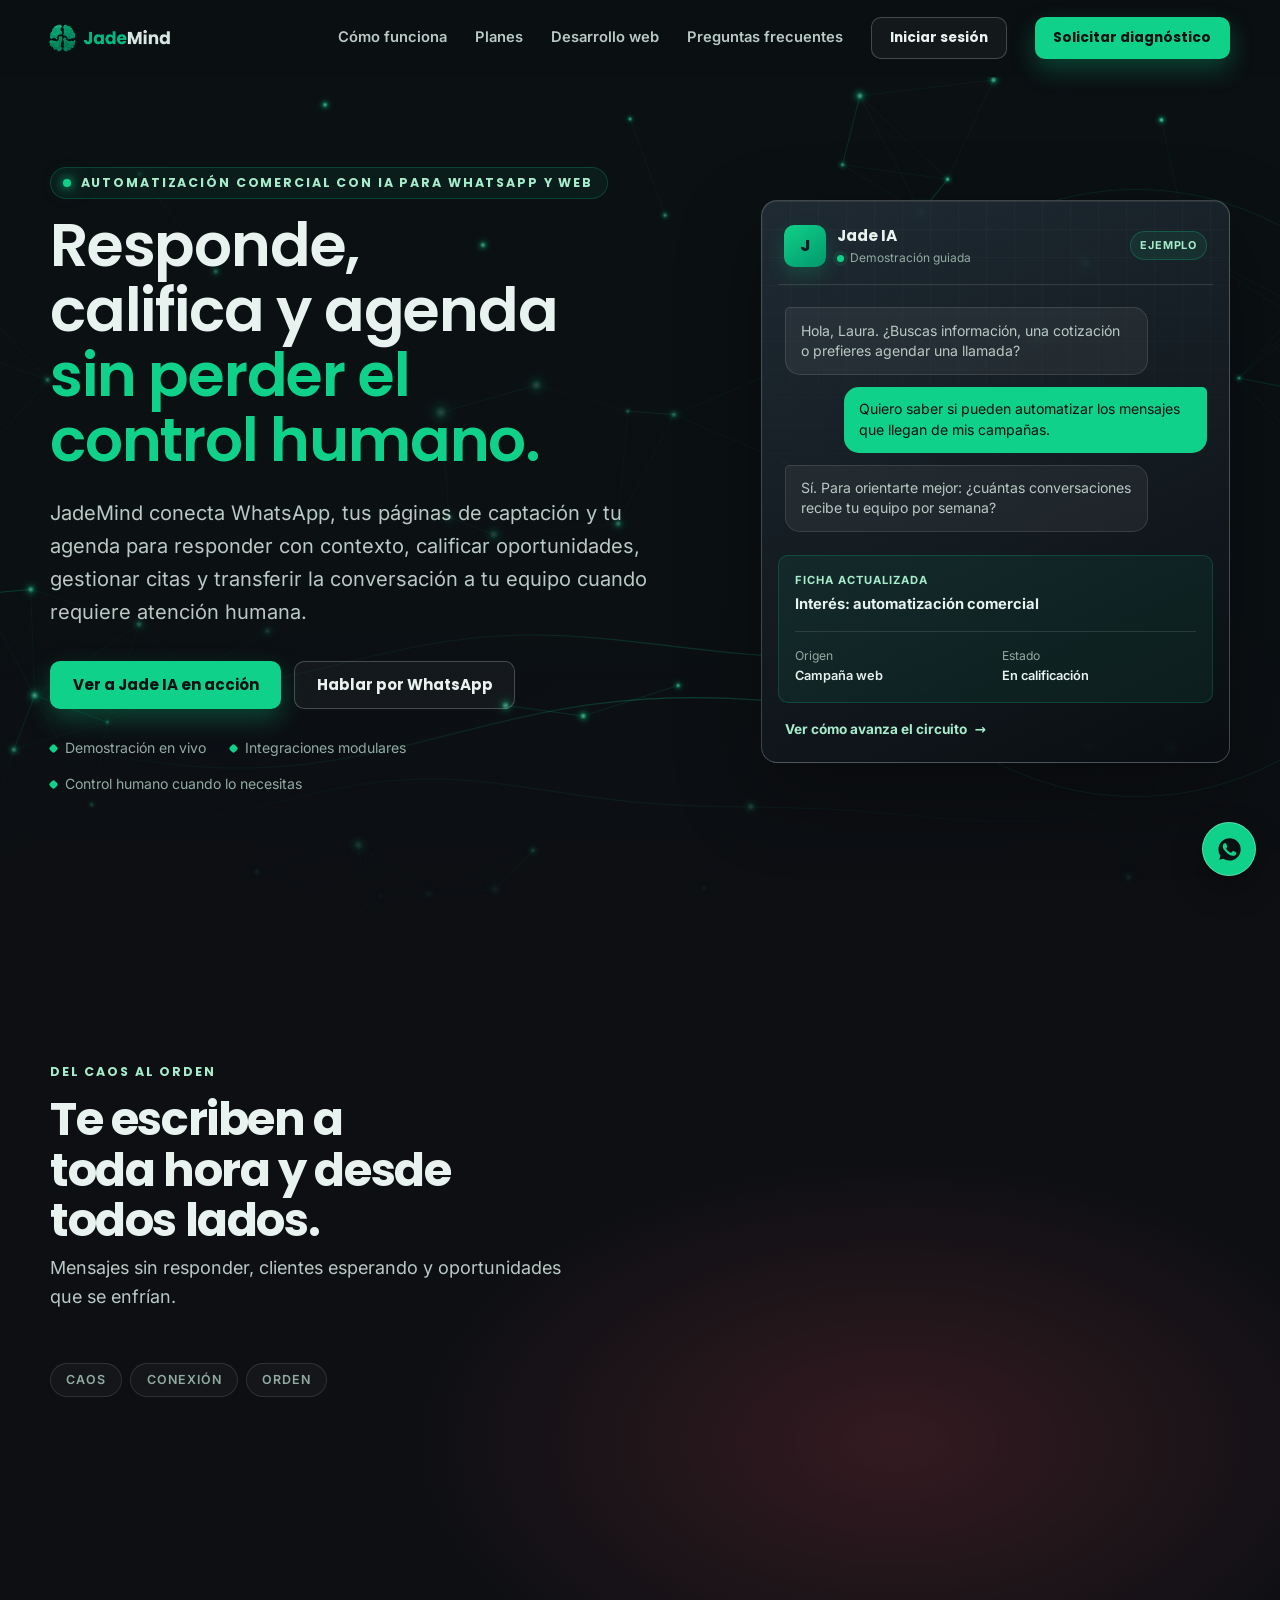
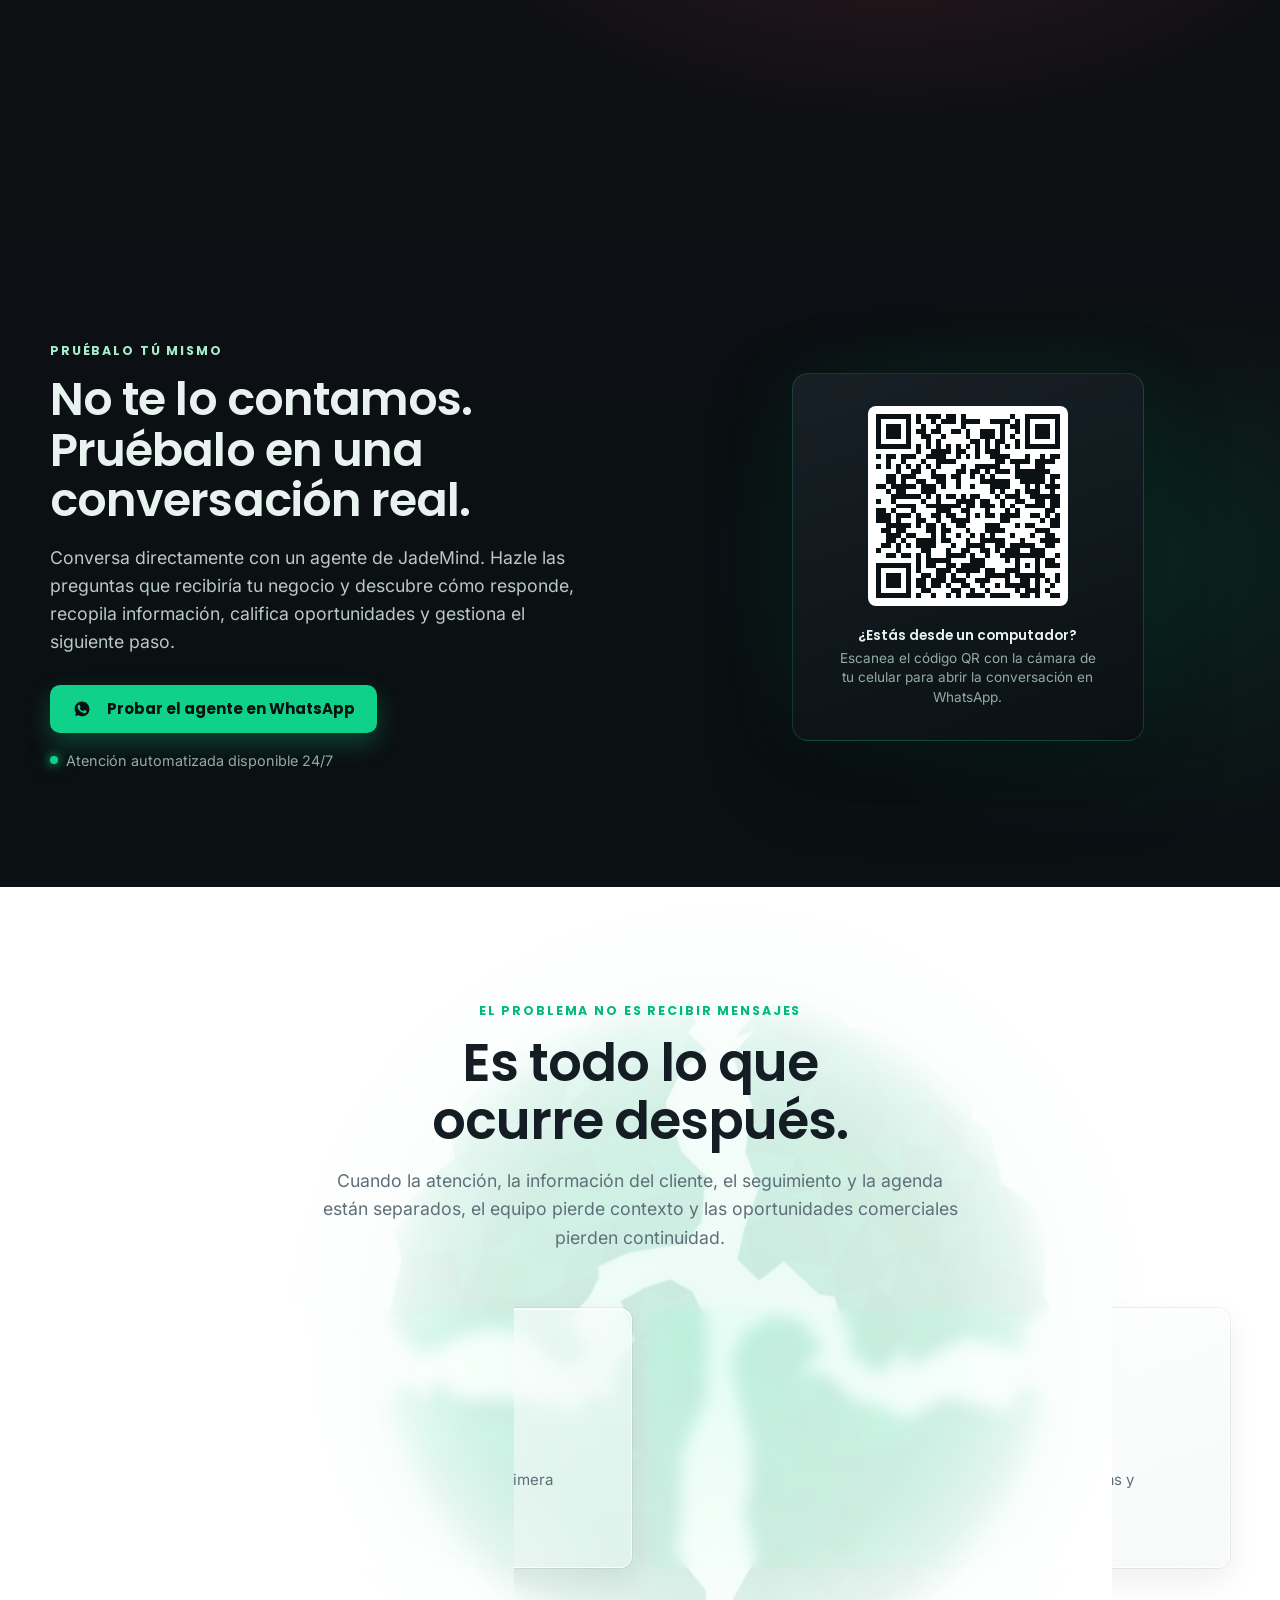
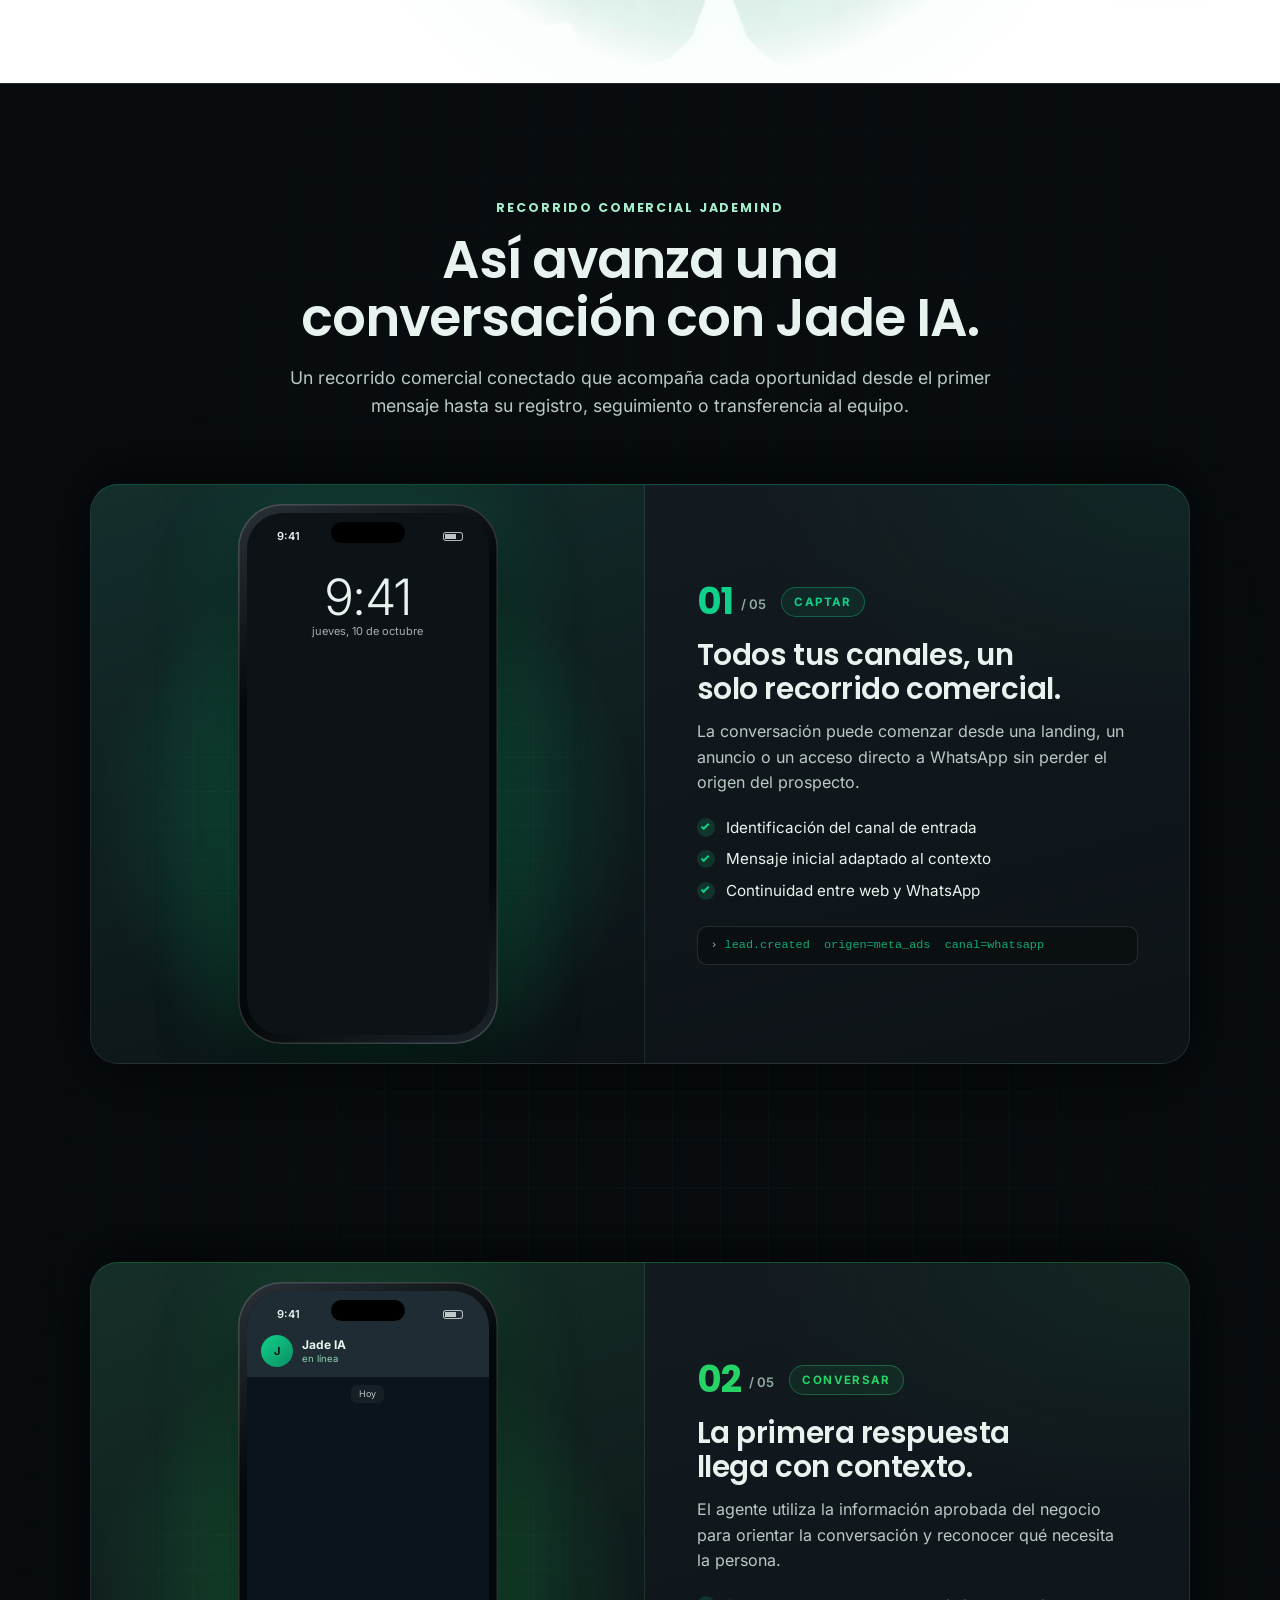
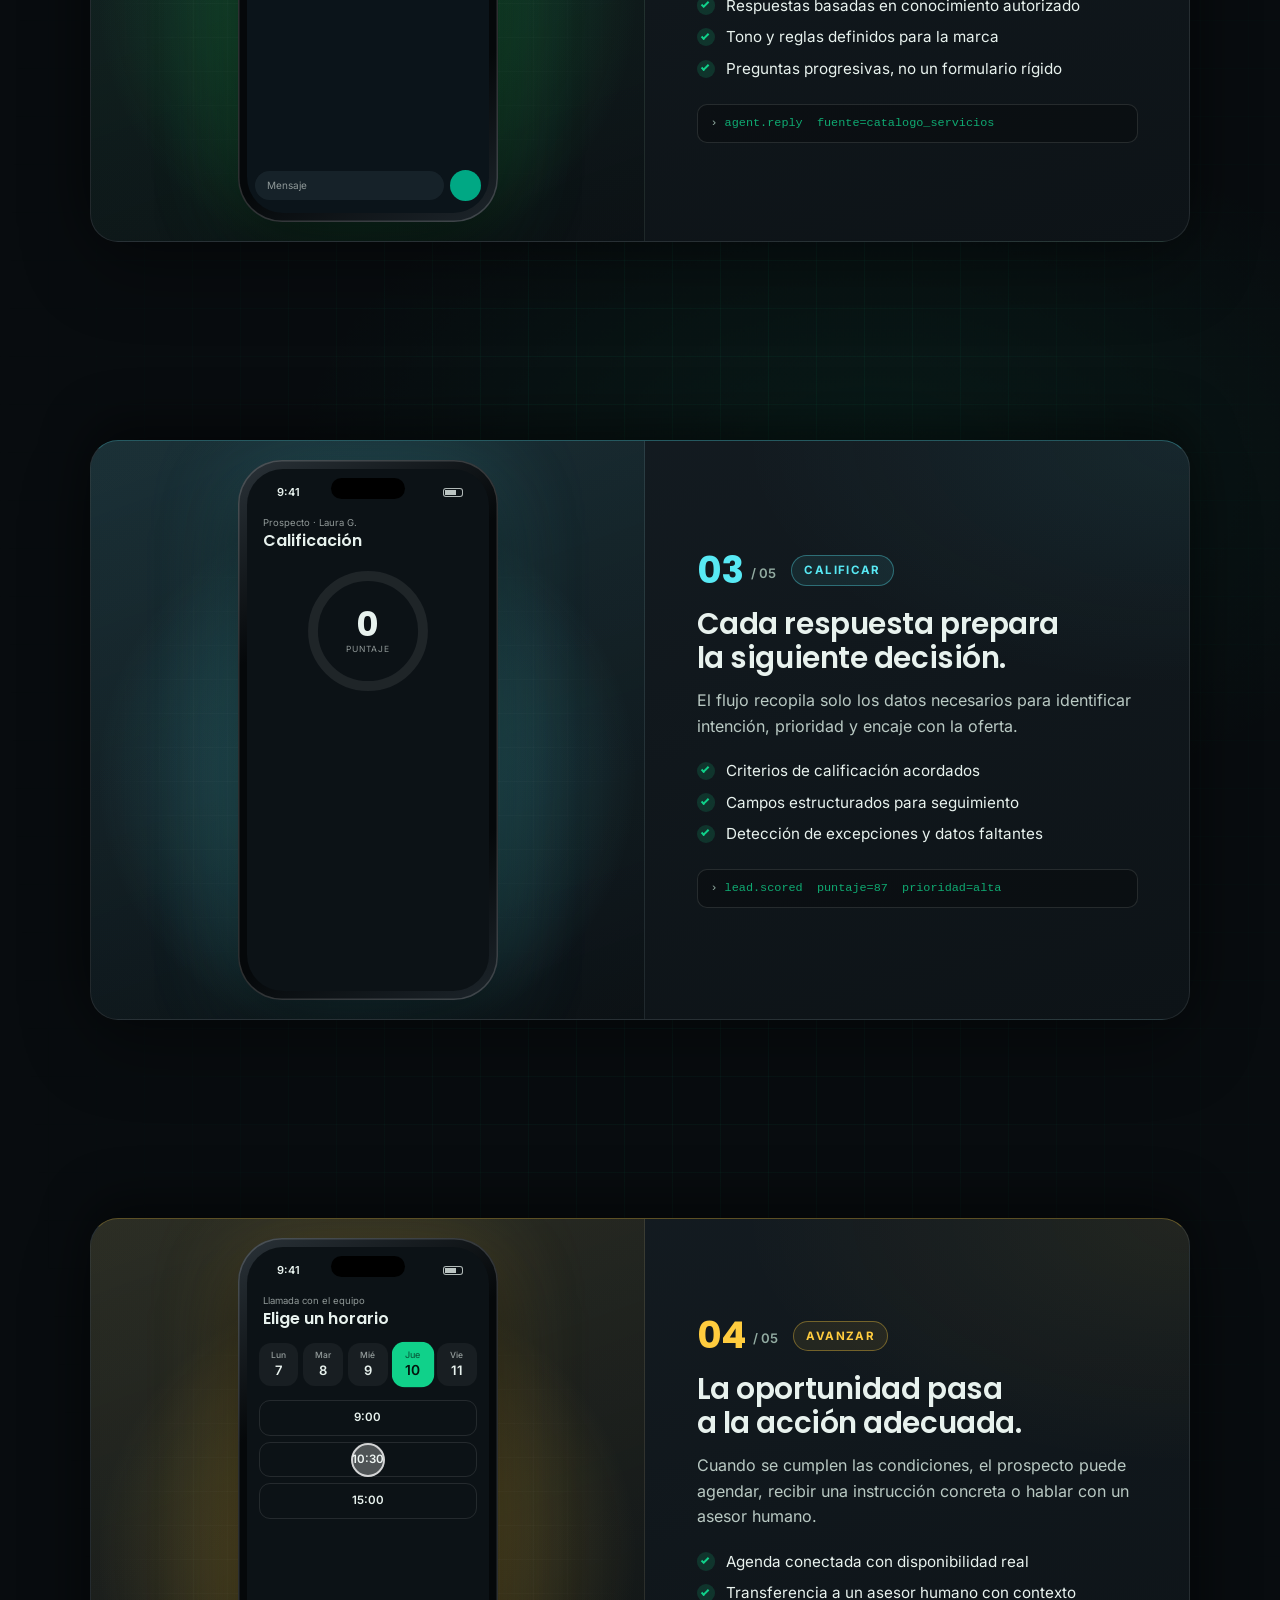
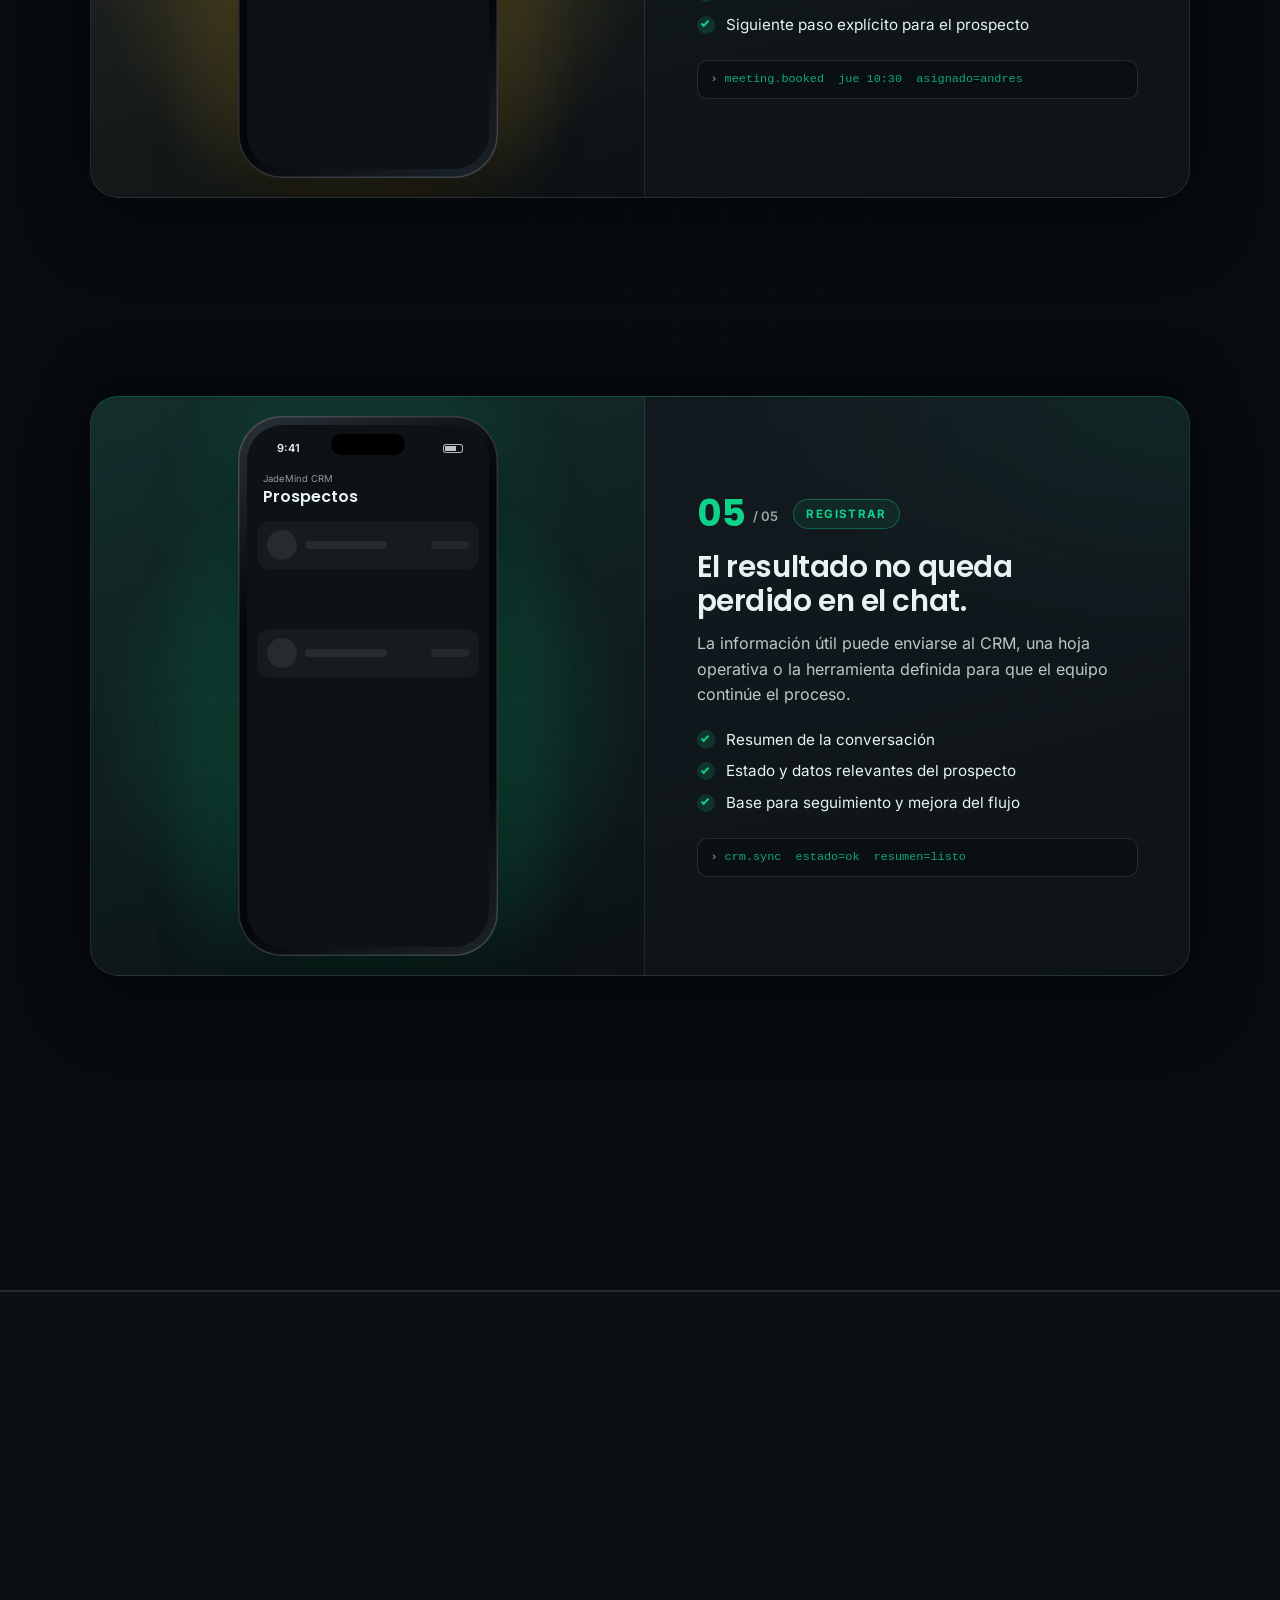
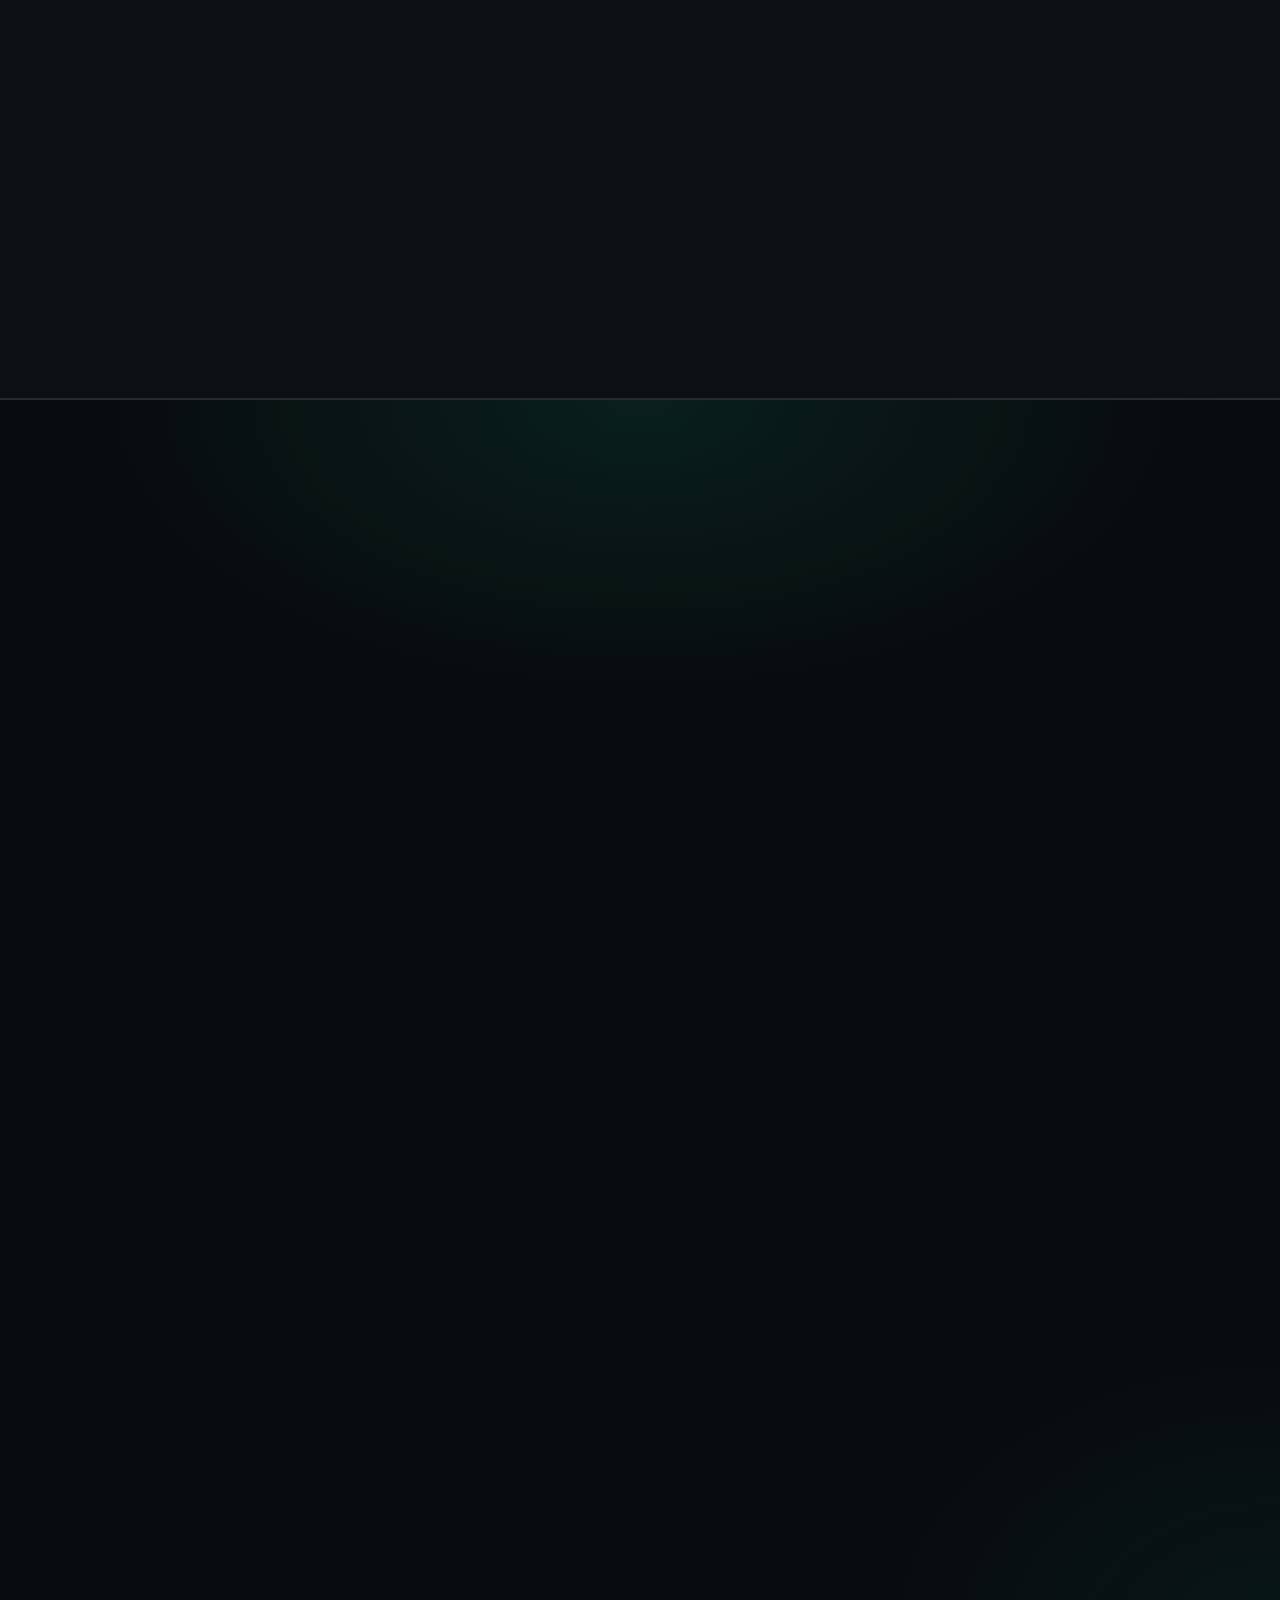
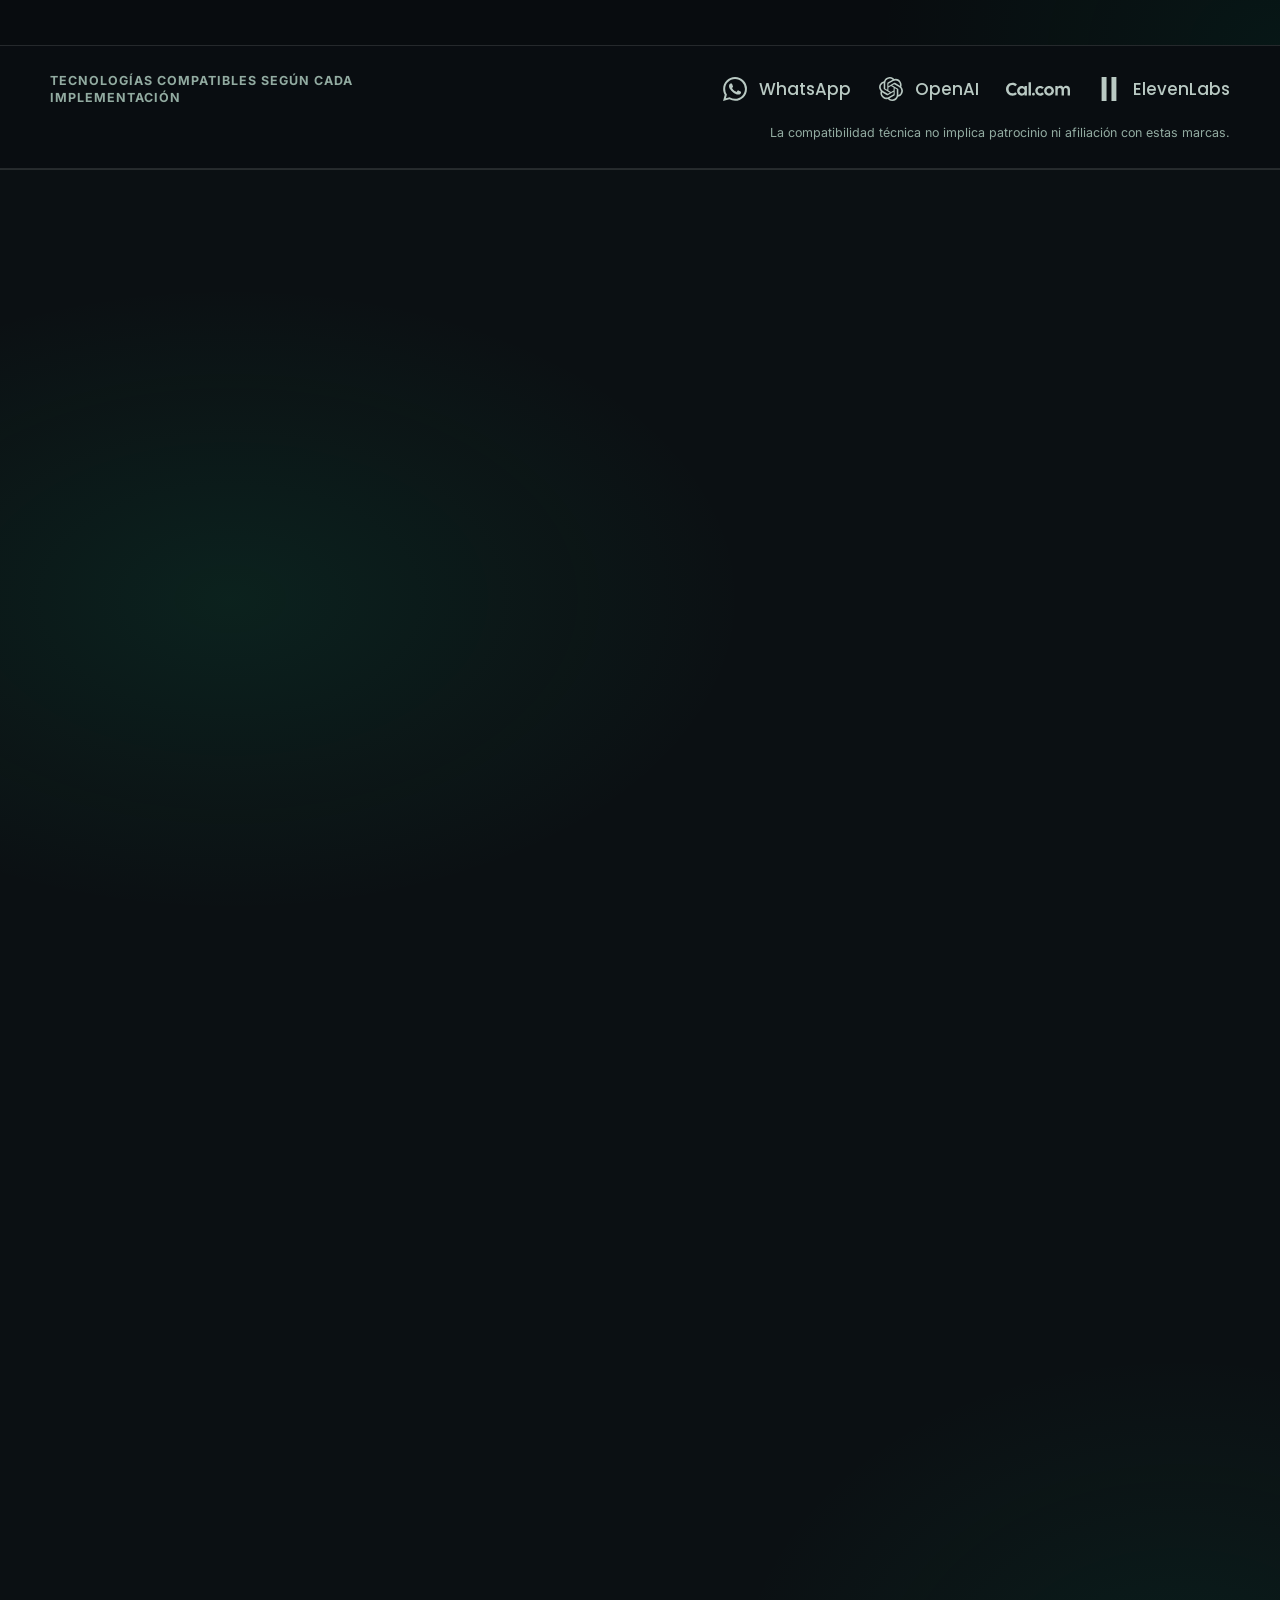
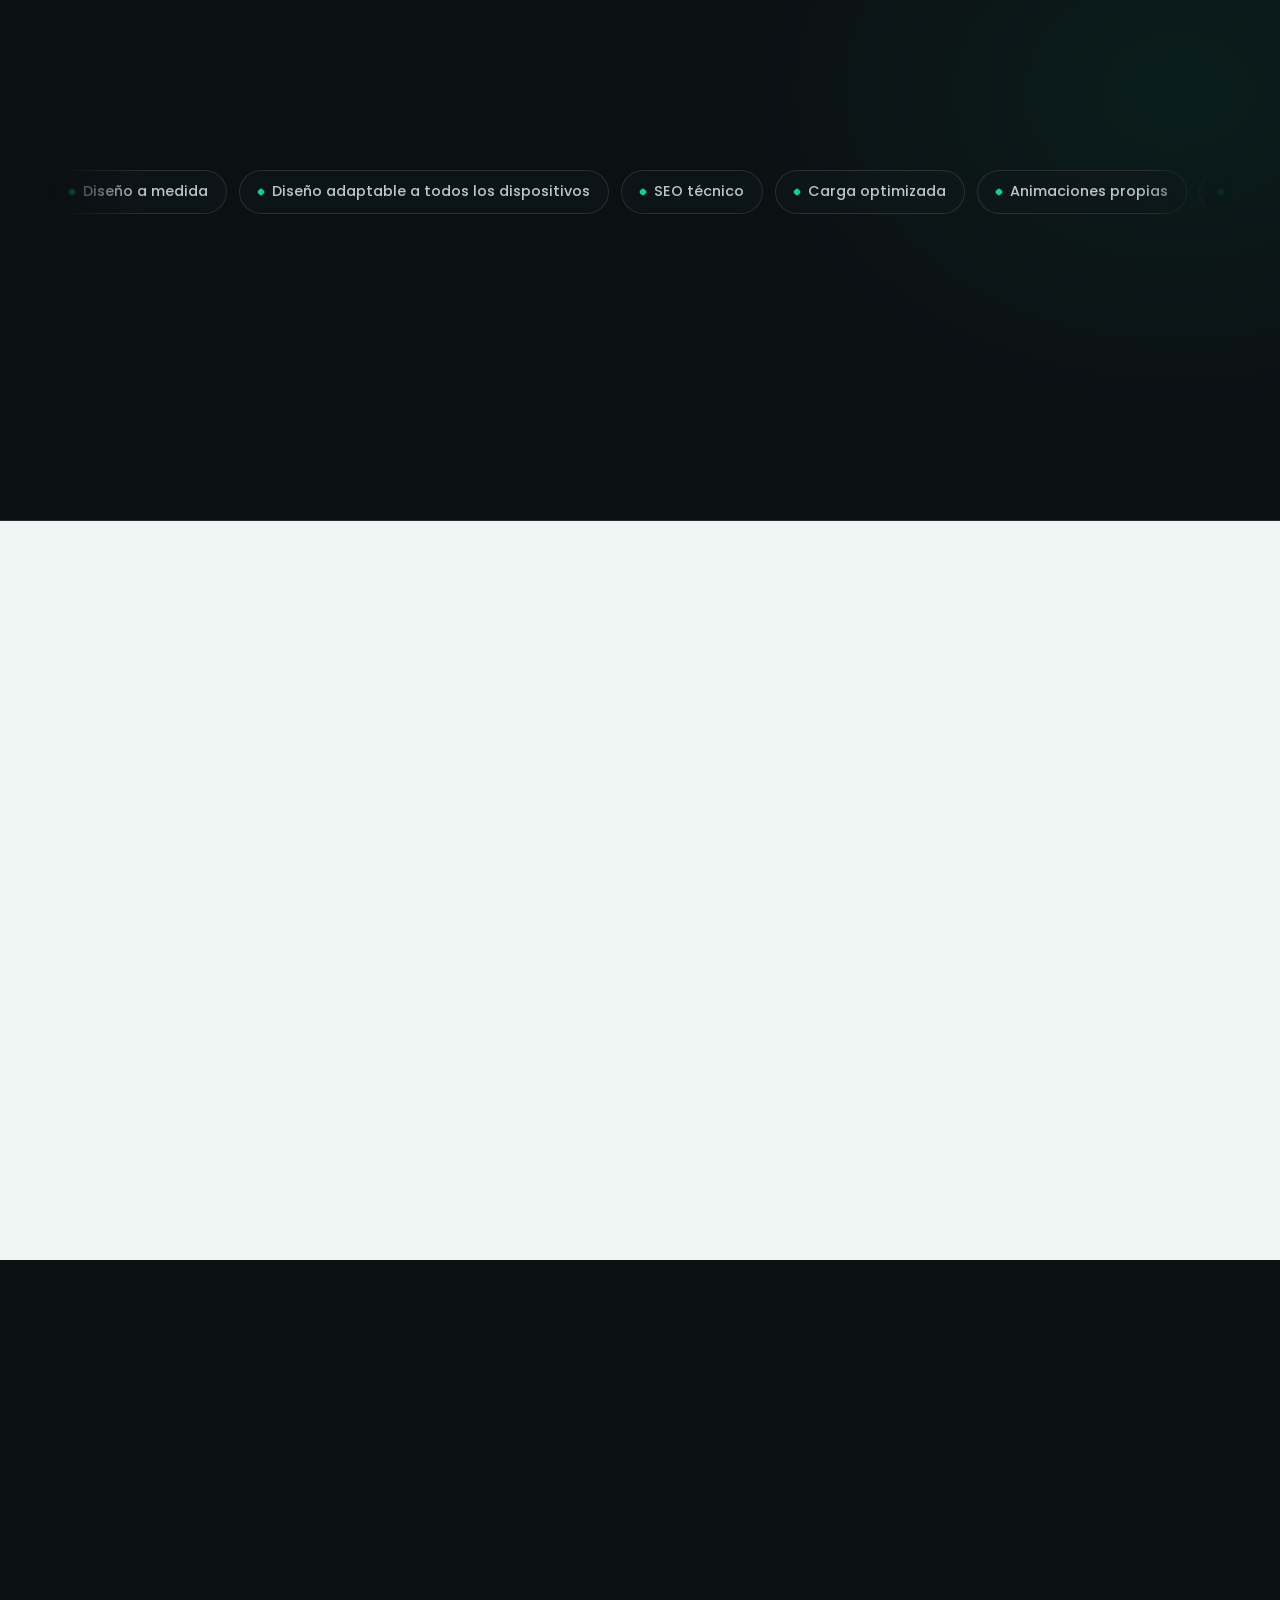
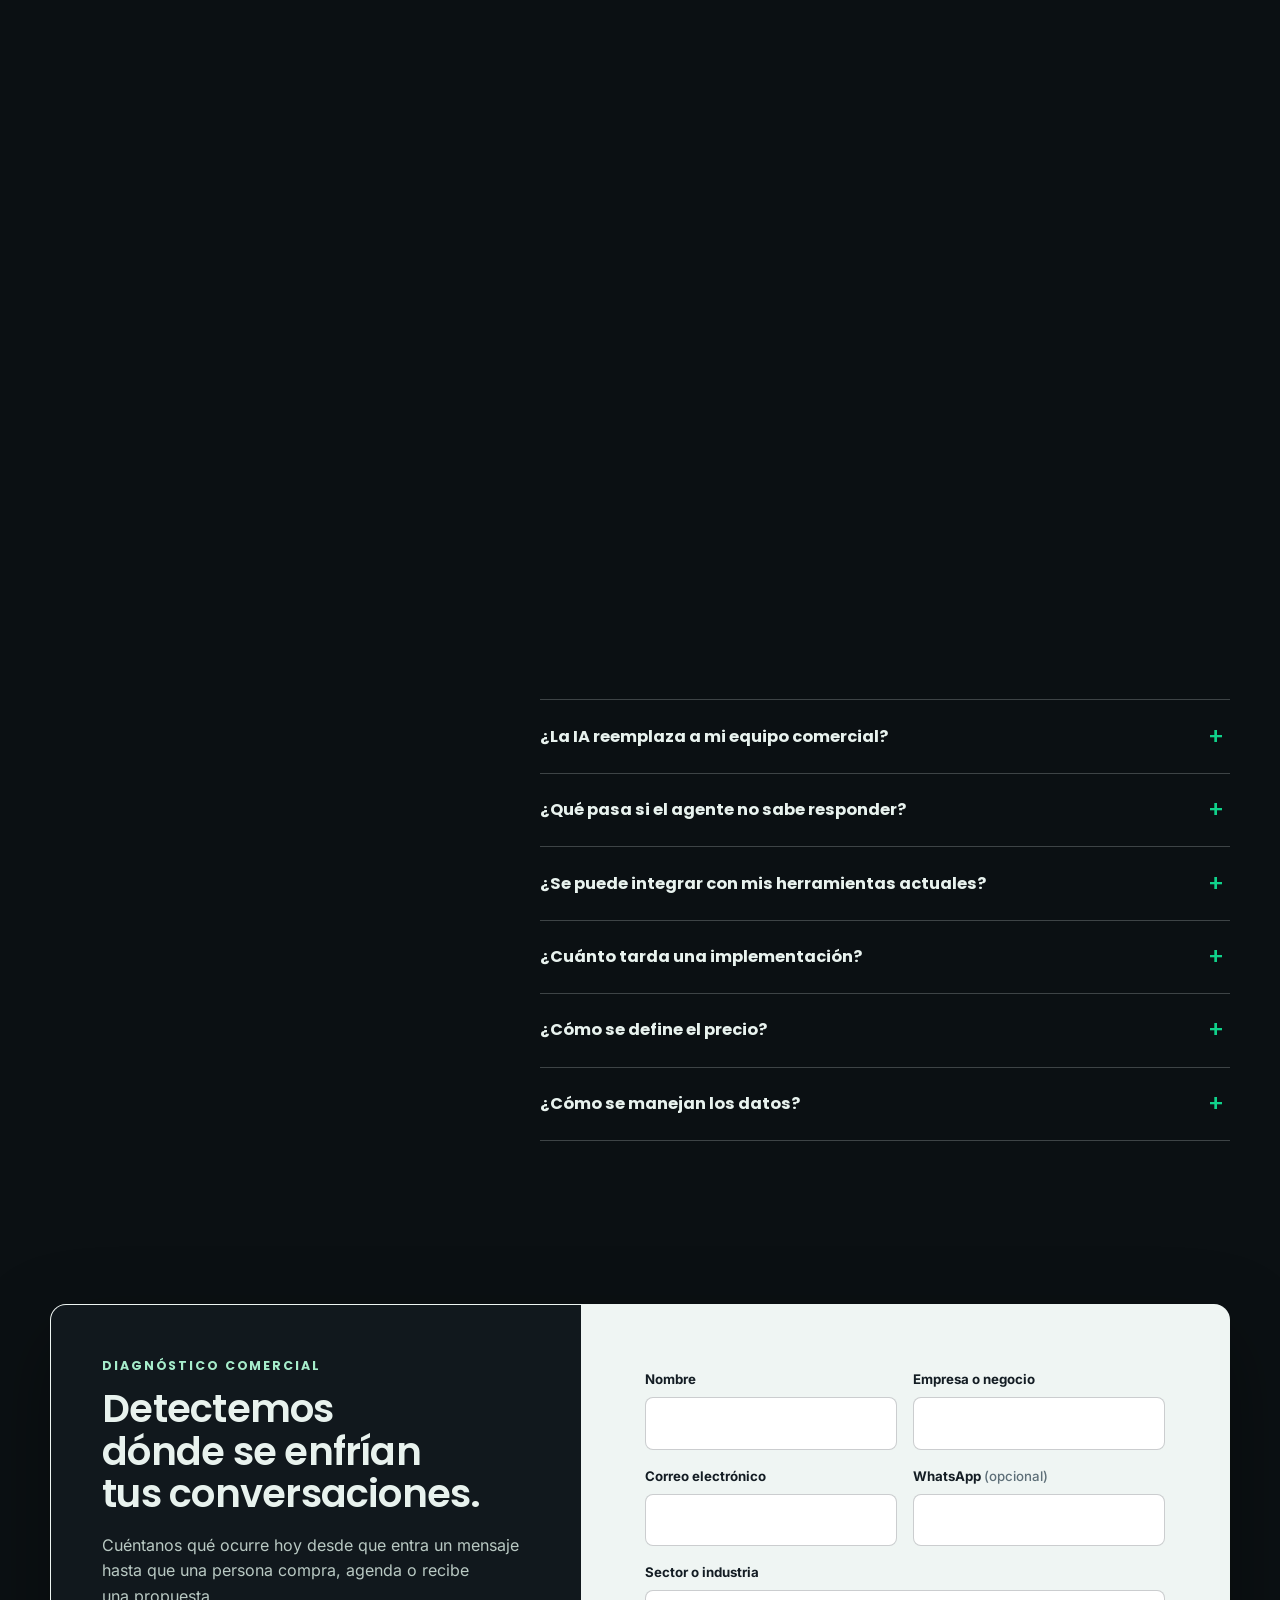
==== commit e03dbd66: "merge: recorrido en tarjetas, video con subtítulos y carrusel del panel (darwin 5e2f32b)" ====
--- a/index.html
+++ b/index.html
@@ -5,23 +5,25 @@
   <meta name="viewport" content="width=device-width, initial-scale=1.0">
   <meta http-equiv="Content-Security-Policy" content="default-src 'self'; script-src 'self'; style-src 'self' 'unsafe-inline'; font-src 'self'; img-src 'self' data:; media-src 'self'; connect-src 'self' https://formsubmit.co; form-action https://formsubmit.co; object-src 'none'; base-uri 'self'; upgrade-insecure-requests">
   <meta name="referrer" content="strict-origin-when-cross-origin">
-  <title>JadeMind | Automatización comercial para WhatsApp y web</title>
-  <meta name="description" content="JadeMind conecta tu landing, WhatsApp y calendario para responder, calificar prospectos, agendar citas y transferir conversaciones a tu equipo.">
-  <meta name="robots" content="index,follow,max-image-preview:large">
+  <title>JadeMind | Agentes de IA para WhatsApp y CRM de ventas</title>
+  <meta name="description" content="JadeMind es el CRM con agentes de IA para WhatsApp: responde al instante, califica prospectos, agenda citas y pasa la conversación a tu equipo. Hecho en Colombia.">
+  <meta name="robots" content="index,follow,max-image-preview:large,max-snippet:-1">
   <meta name="theme-color" content="#0b1013">
   <link rel="canonical" href="https://jademind.com.co/">
 
   <meta property="og:type" content="website">
   <meta property="og:locale" content="es_CO">
   <meta property="og:site_name" content="JadeMind">
-  <meta property="og:title" content="JadeMind | De la conversación a la cita">
-  <meta property="og:description" content="Automatización comercial para responder, calificar y agendar desde WhatsApp y web.">
+  <meta property="og:title" content="JadeMind | Agentes de IA para WhatsApp y CRM de ventas">
+  <meta property="og:description" content="Responde, califica y agenda desde WhatsApp con agentes de IA, sin perder el control humano.">
   <meta property="og:url" content="https://jademind.com.co/">
   <meta property="og:image" content="https://jademind.com.co/banner.jpg">
+  <meta property="og:image:width" content="1672">
+  <meta property="og:image:height" content="941">
   <meta property="og:image:alt" content="JadeMind, automatización comercial con inteligencia artificial">
   <meta name="twitter:card" content="summary_large_image">
-  <meta name="twitter:title" content="JadeMind | De la conversación a la cita">
-  <meta name="twitter:description" content="Automatización comercial para WhatsApp y web.">
+  <meta name="twitter:title" content="JadeMind | Agentes de IA para WhatsApp y CRM de ventas">
+  <meta name="twitter:description" content="Responde, califica y agenda desde WhatsApp con agentes de IA, sin perder el control humano.">
   <meta name="twitter:image" content="https://jademind.com.co/banner.jpg">
 
   <link rel="icon" type="image/png" sizes="192x192" href="visual/jademind-icono-192.png">
@@ -34,23 +36,63 @@
   <script type="application/ld+json">
   {
     "@context": "https://schema.org",
-    "@type": "ProfessionalService",
-    "name": "JadeMind",
-    "url": "https://jademind.com.co/",
-    "logo": "https://jademind.com.co/visual/jademind-icono-512.png",
-    "image": "https://jademind.com.co/banner.jpg",
-    "description": "Automatización comercial para WhatsApp y web: atención inicial, calificación de prospectos, agenda y transferencia a equipos humanos.",
-    "email": "info@jademind.com.co",
-    "telephone": "+573009403058",
-    "address": {
-      "@type": "PostalAddress",
-      "addressLocality": "Medellín",
-      "addressCountry": "CO"
-    },
-    "areaServed": ["Colombia", "Latinoamérica"],
-    "sameAs": [
-      "https://www.instagram.com/jademind_oficial/",
-      "https://www.facebook.com/profile.php?id=61561292698761"
+    "@graph": [
+      {
+        "@type": "Organization",
+        "@id": "https://jademind.com.co/#organization",
+        "name": "JadeMind",
+        "alternateName": "Jade Mind",
+        "url": "https://jademind.com.co/",
+        "logo": {
+          "@type": "ImageObject",
+          "url": "https://jademind.com.co/visual/jademind-icono-512.png",
+          "width": 512,
+          "height": 512
+        },
+        "image": "https://jademind.com.co/banner.jpg",
+        "description": "CRM con agentes de IA para WhatsApp: atención inicial, calificación de prospectos, agenda, pedidos y transferencia a equipos humanos.",
+        "email": "info@jademind.com.co",
+        "telephone": "+573009403058",
+        "address": {
+          "@type": "PostalAddress",
+          "addressLocality": "Medellín",
+          "addressRegion": "Antioquia",
+          "addressCountry": "CO"
+        },
+        "areaServed": ["Colombia", "Latinoamérica"],
+        "contactPoint": {
+          "@type": "ContactPoint",
+          "contactType": "sales",
+          "telephone": "+573009403058",
+          "email": "info@jademind.com.co",
+          "availableLanguage": "es"
+        },
+        "sameAs": [
+          "https://www.instagram.com/jademind_oficial/",
+          "https://www.facebook.com/profile.php?id=61561292698761"
+        ]
+      },
+      {
+        "@type": "WebSite",
+        "@id": "https://jademind.com.co/#website",
+        "name": "JadeMind",
+        "alternateName": ["Jade Mind", "jademind.com.co"],
+        "url": "https://jademind.com.co/",
+        "inLanguage": "es-CO",
+        "publisher": { "@id": "https://jademind.com.co/#organization" }
+      },
+      {
+        "@type": "SoftwareApplication",
+        "@id": "https://jademind.com.co/#software",
+        "name": "JadeMind",
+        "applicationCategory": "BusinessApplication",
+        "applicationSubCategory": "CRM",
+        "operatingSystem": "Web",
+        "url": "https://jademind.com.co/",
+        "description": "CRM con agentes de IA que atienden por WhatsApp, califican prospectos, agendan citas y registran pedidos, con transferencia a una persona cuando hace falta.",
+        "inLanguage": "es",
+        "publisher": { "@id": "https://jademind.com.co/#organization" }
+      }
     ]
   }
   </script>
@@ -1002,7 +1044,7 @@
     <div class="container footer-grid">
       <div>
         <img src="visual/jademind-horizontal-web.png" width="146" height="48" loading="lazy" decoding="async" alt="JadeMind">
-        <p>Automatización comercial con IA para responder, organizar y hacer avanzar cada conversación.</p>
+        <p>CRM con agentes de IA para WhatsApp. Automatización comercial con IA para responder, organizar y hacer avanzar cada conversación.</p>
       </div>
       <nav aria-label="Enlaces legales">
         <a href="politicas-de-privacidad.html">Privacidad</a>
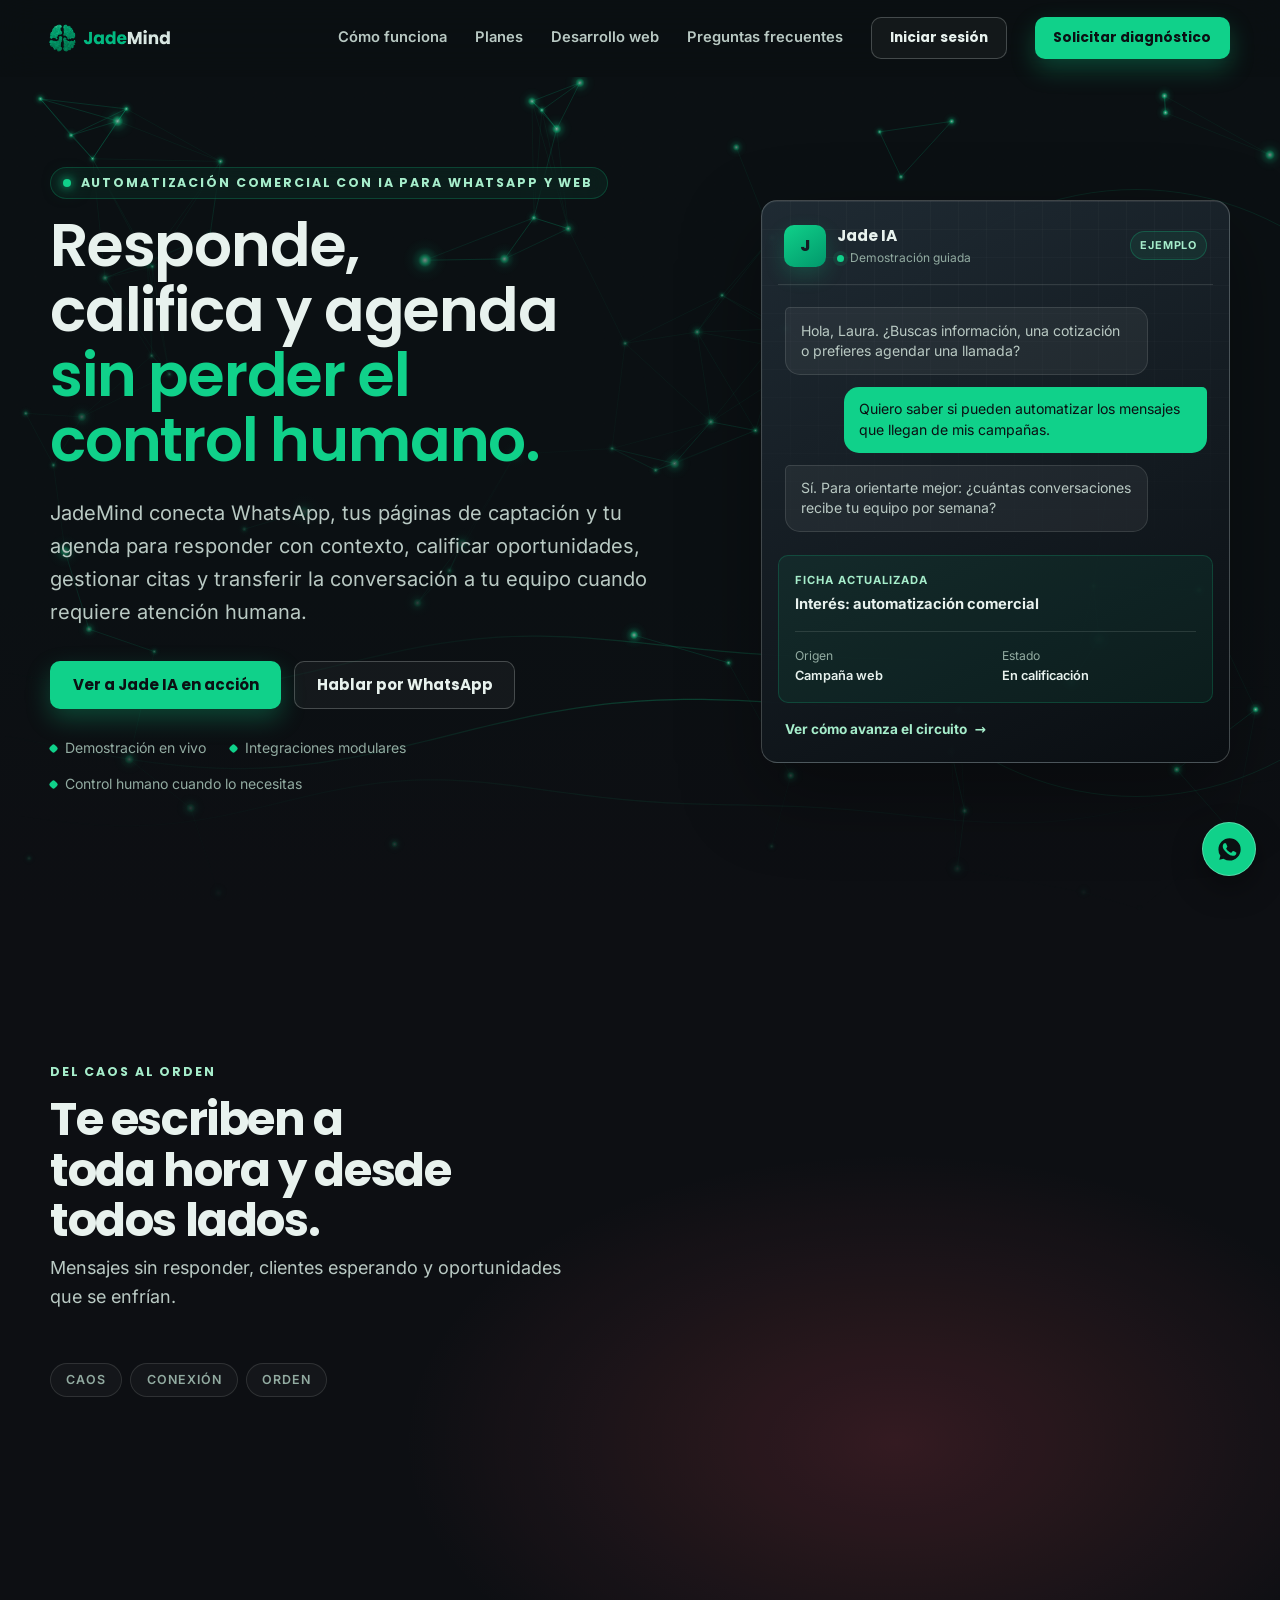
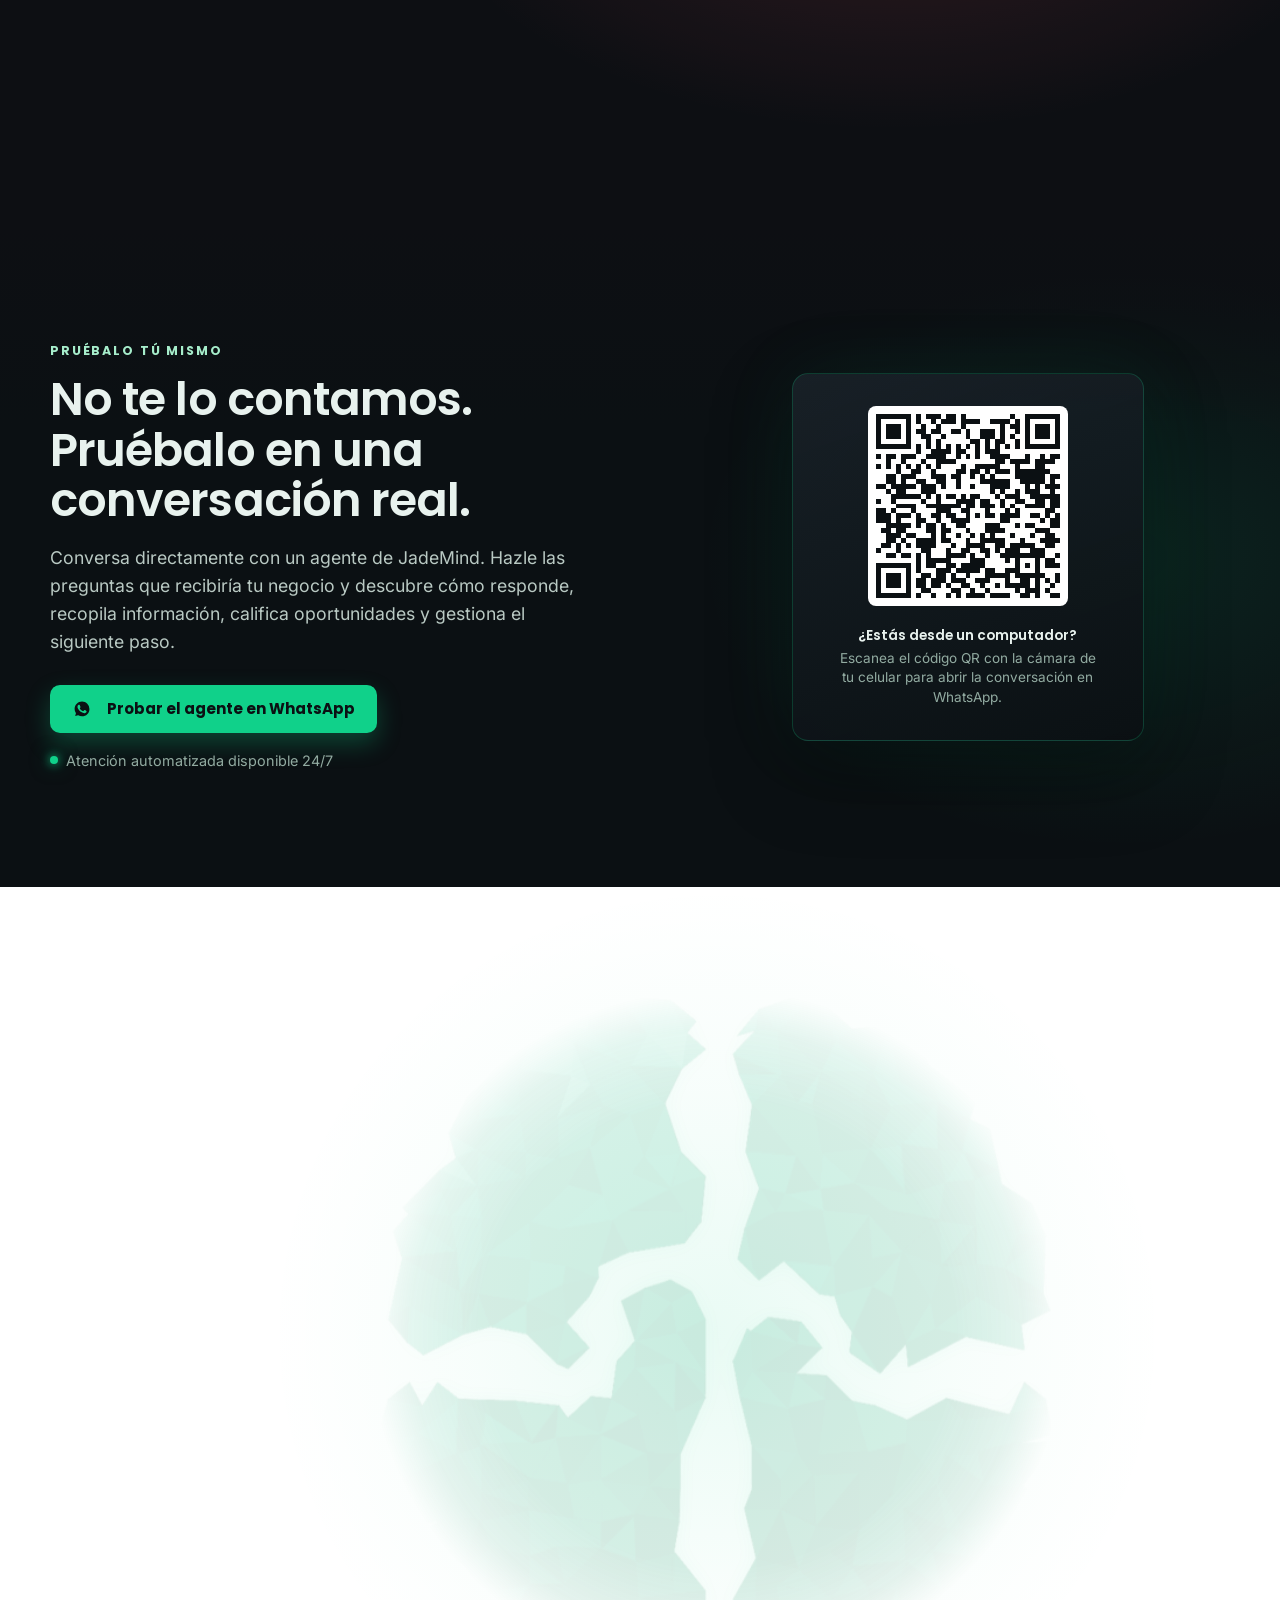
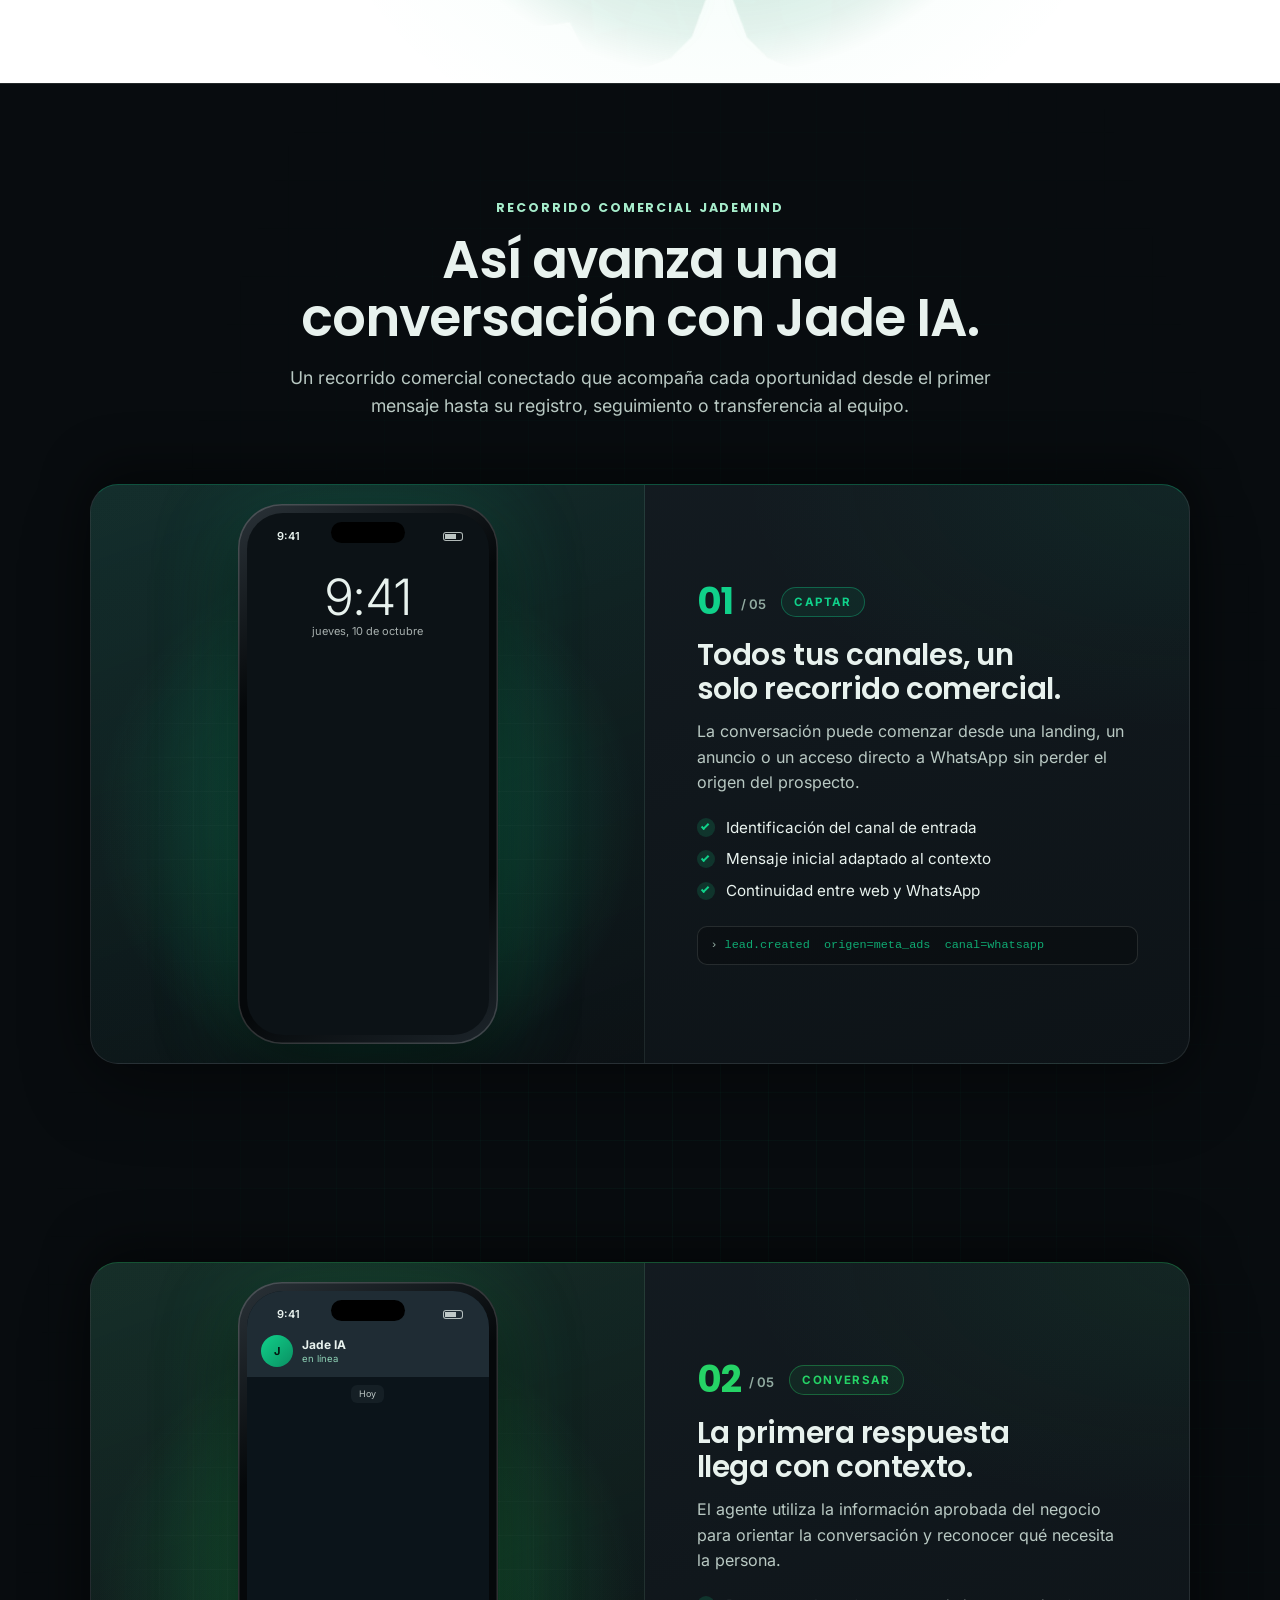
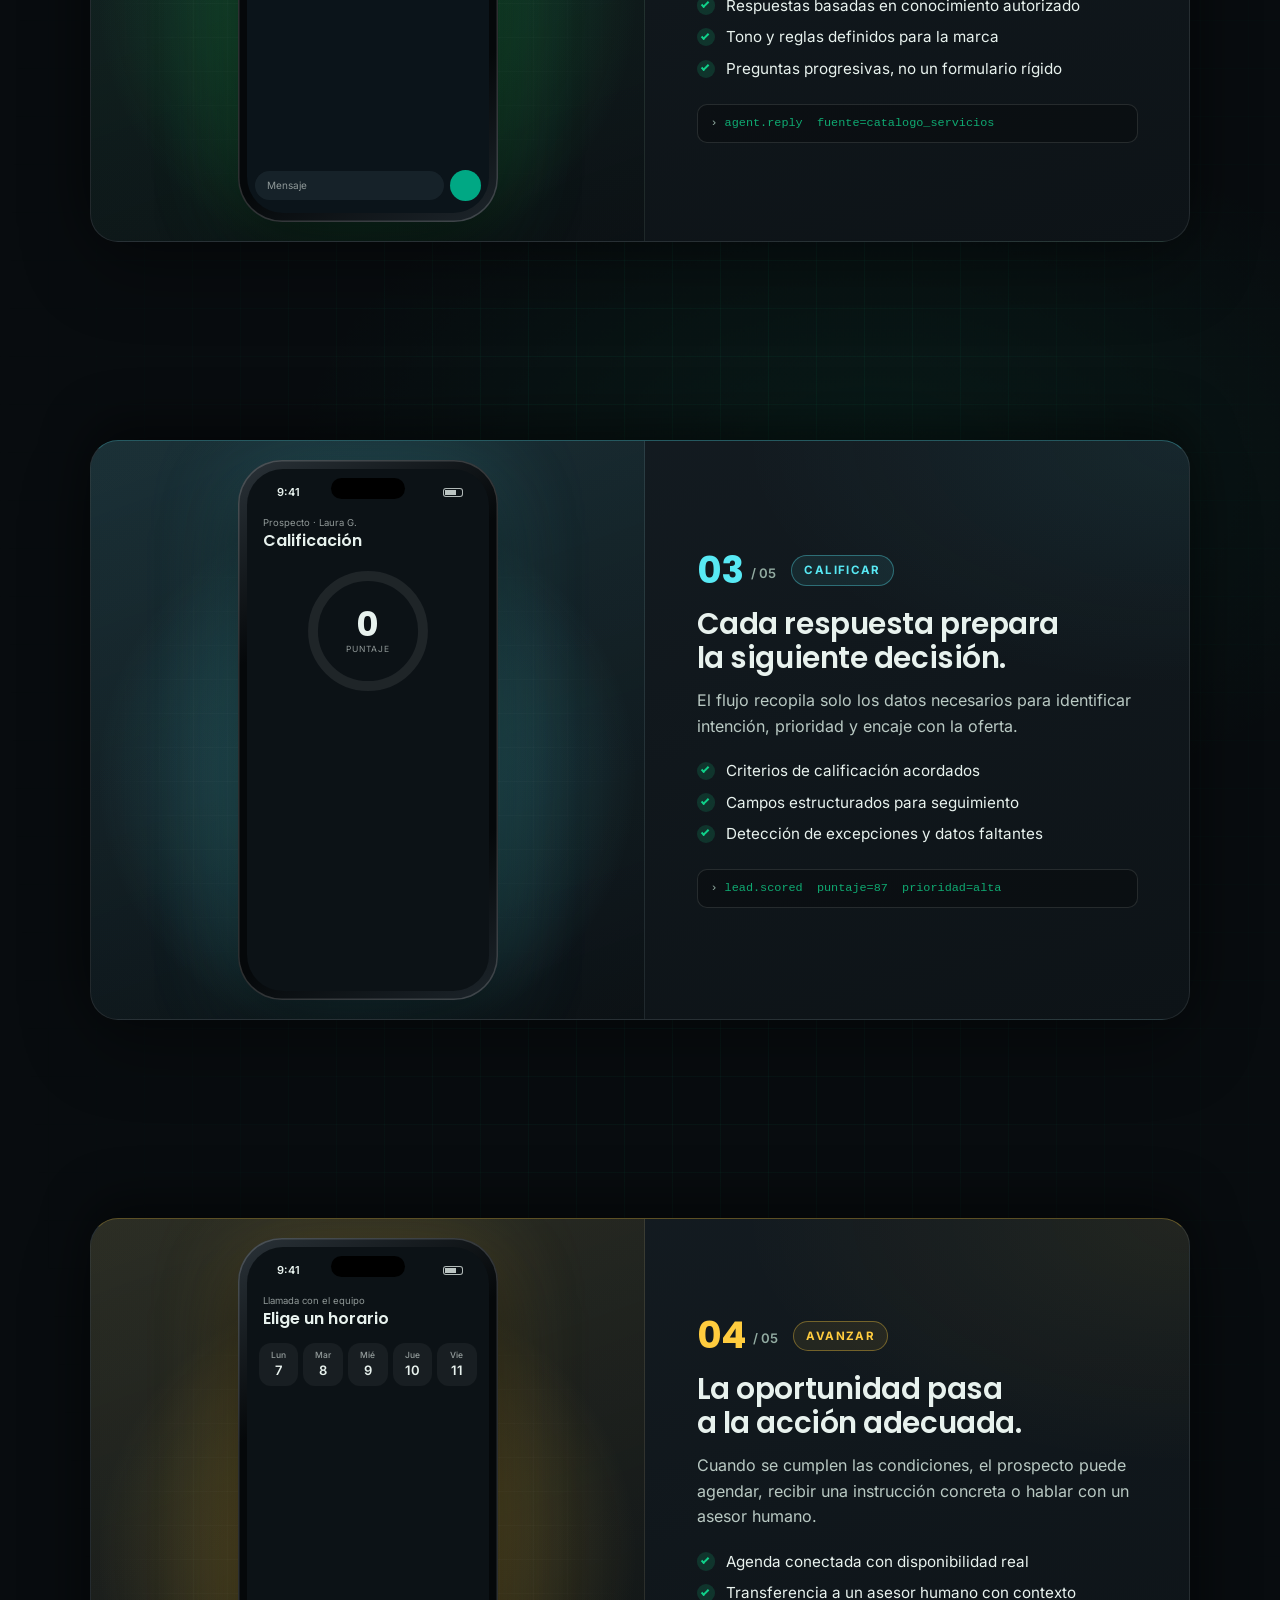
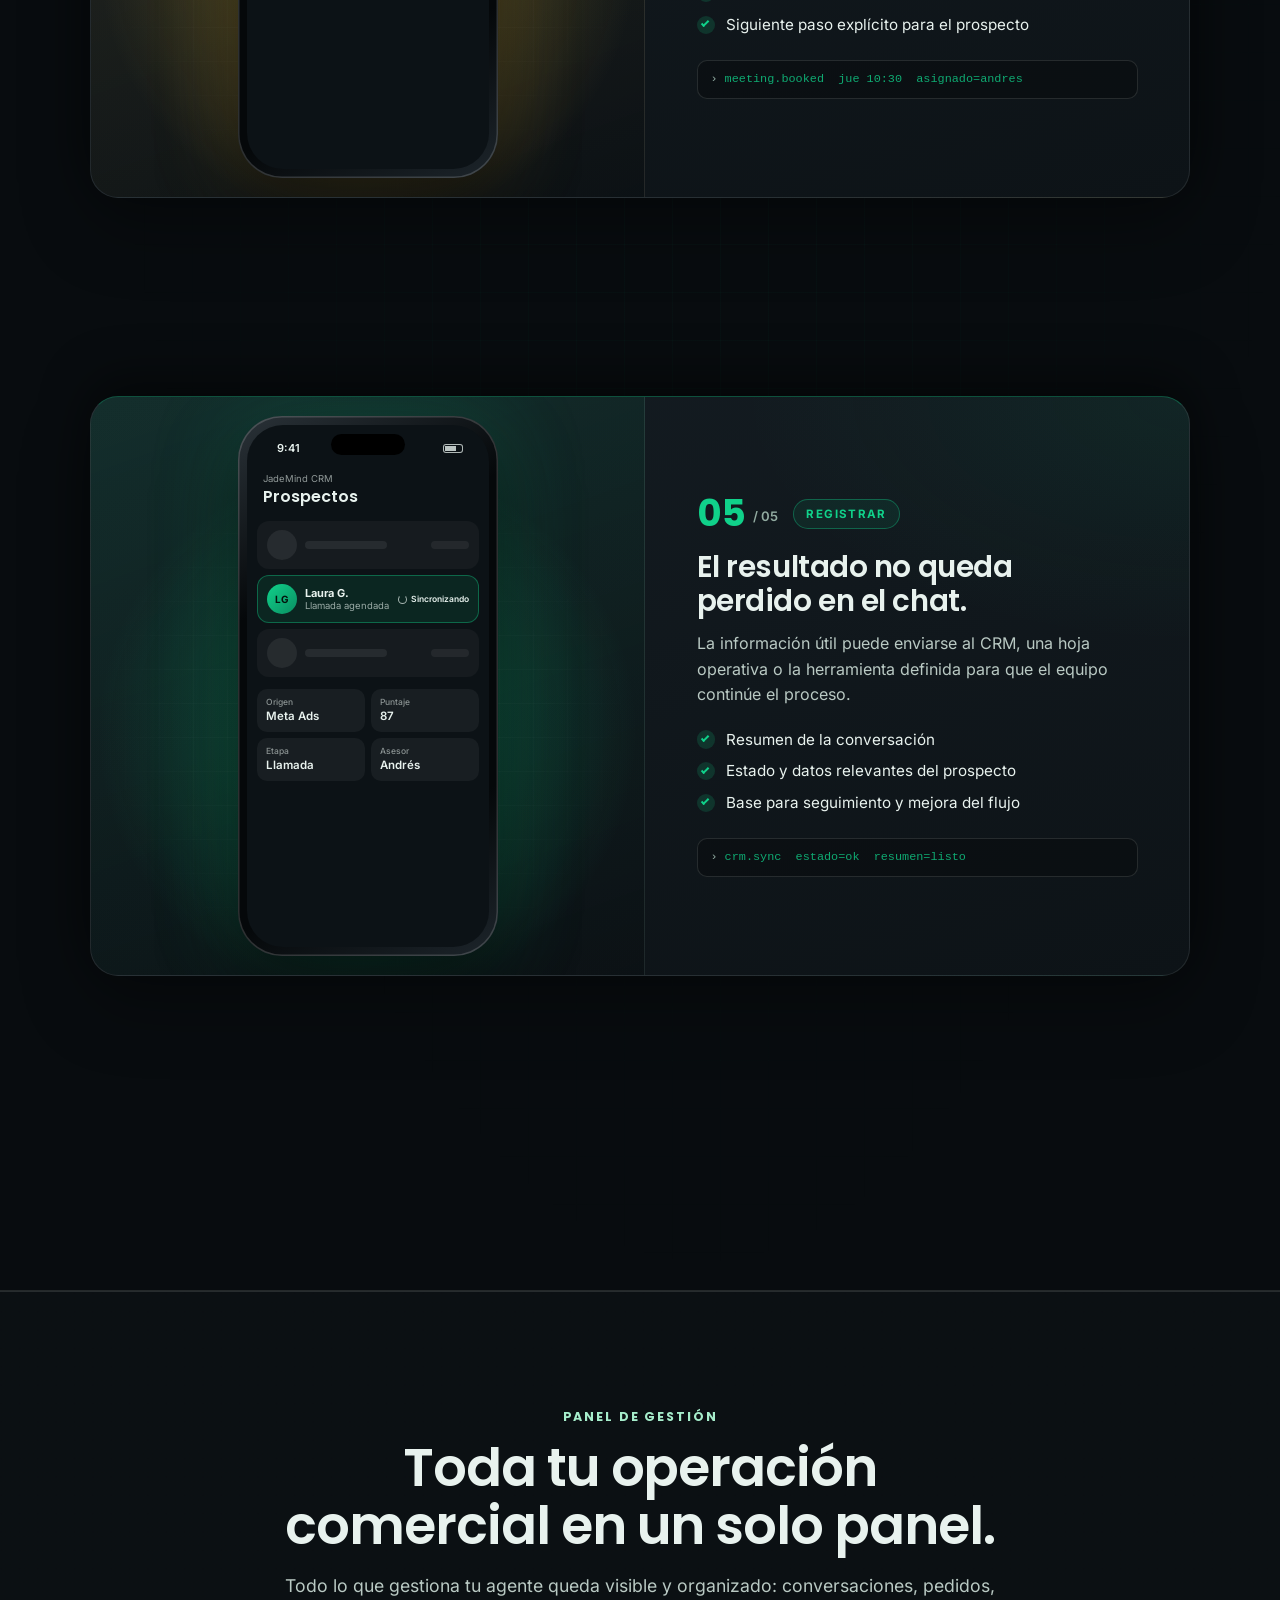
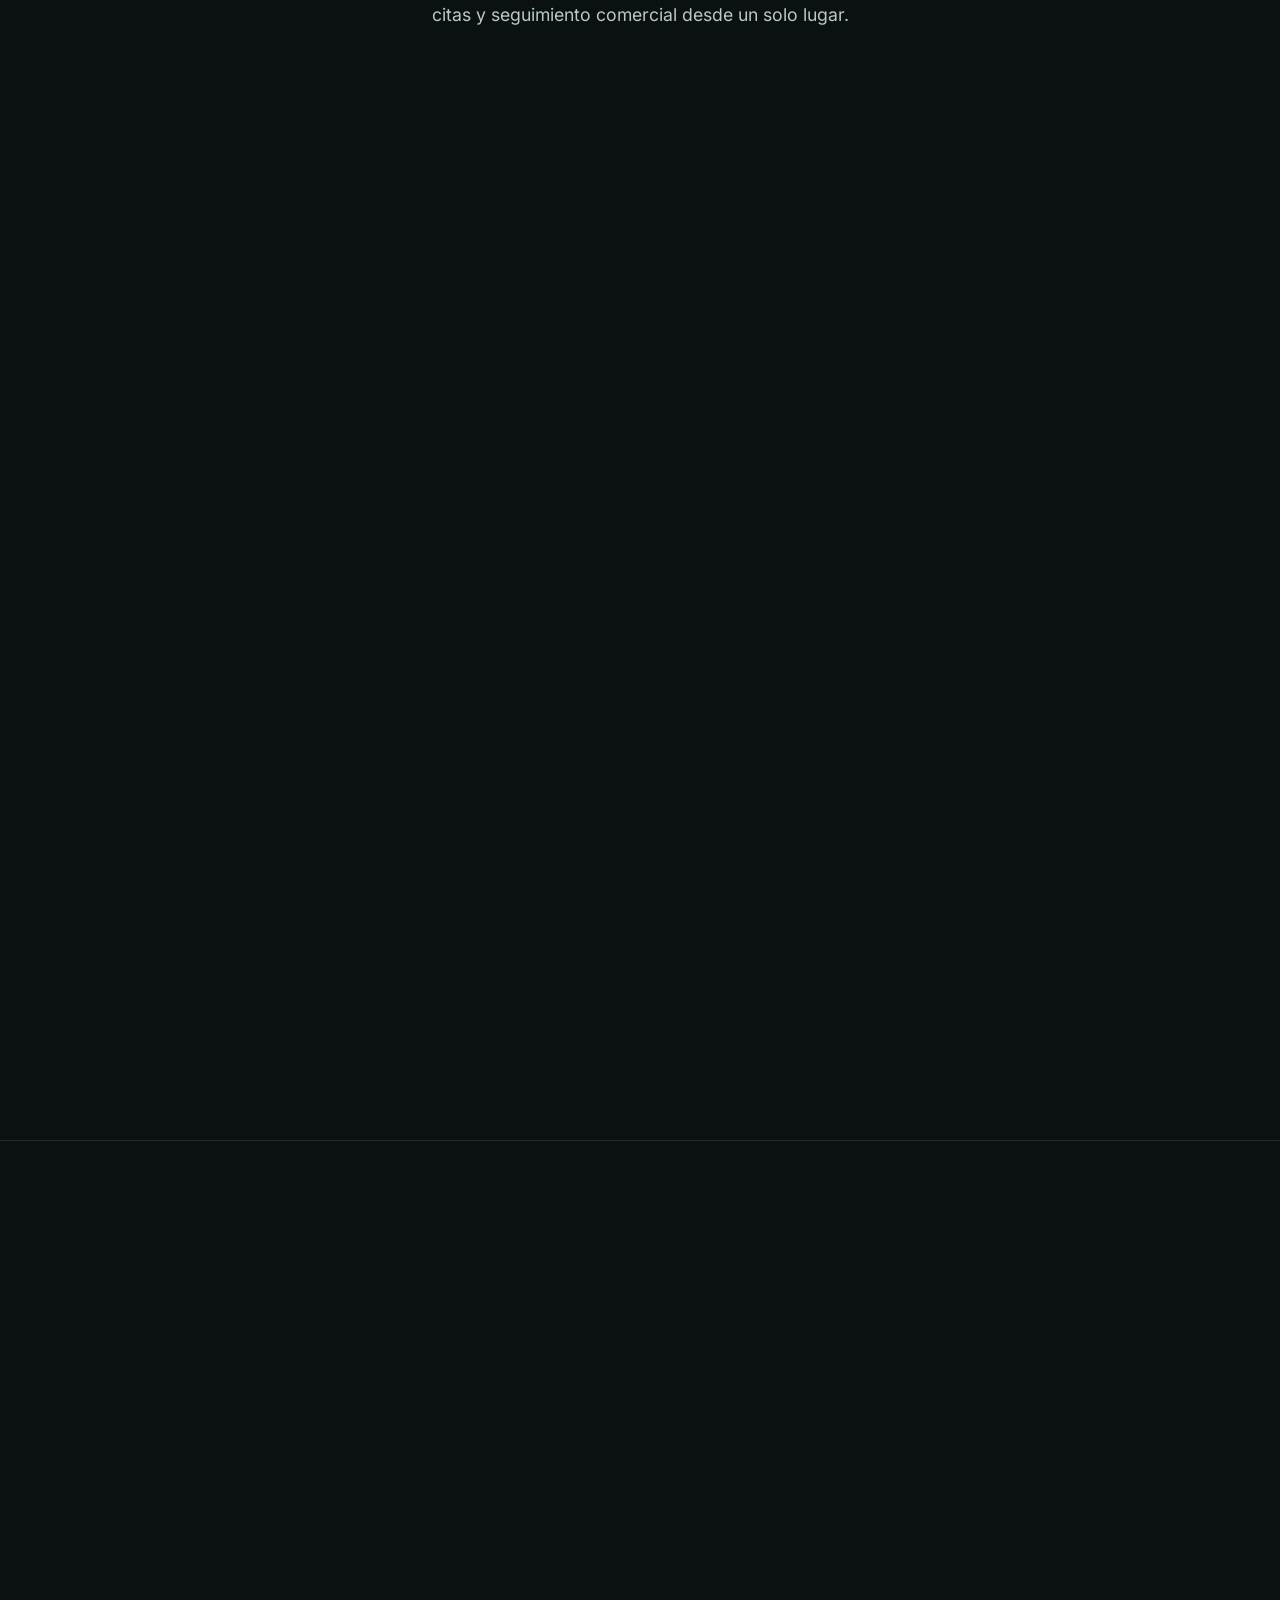
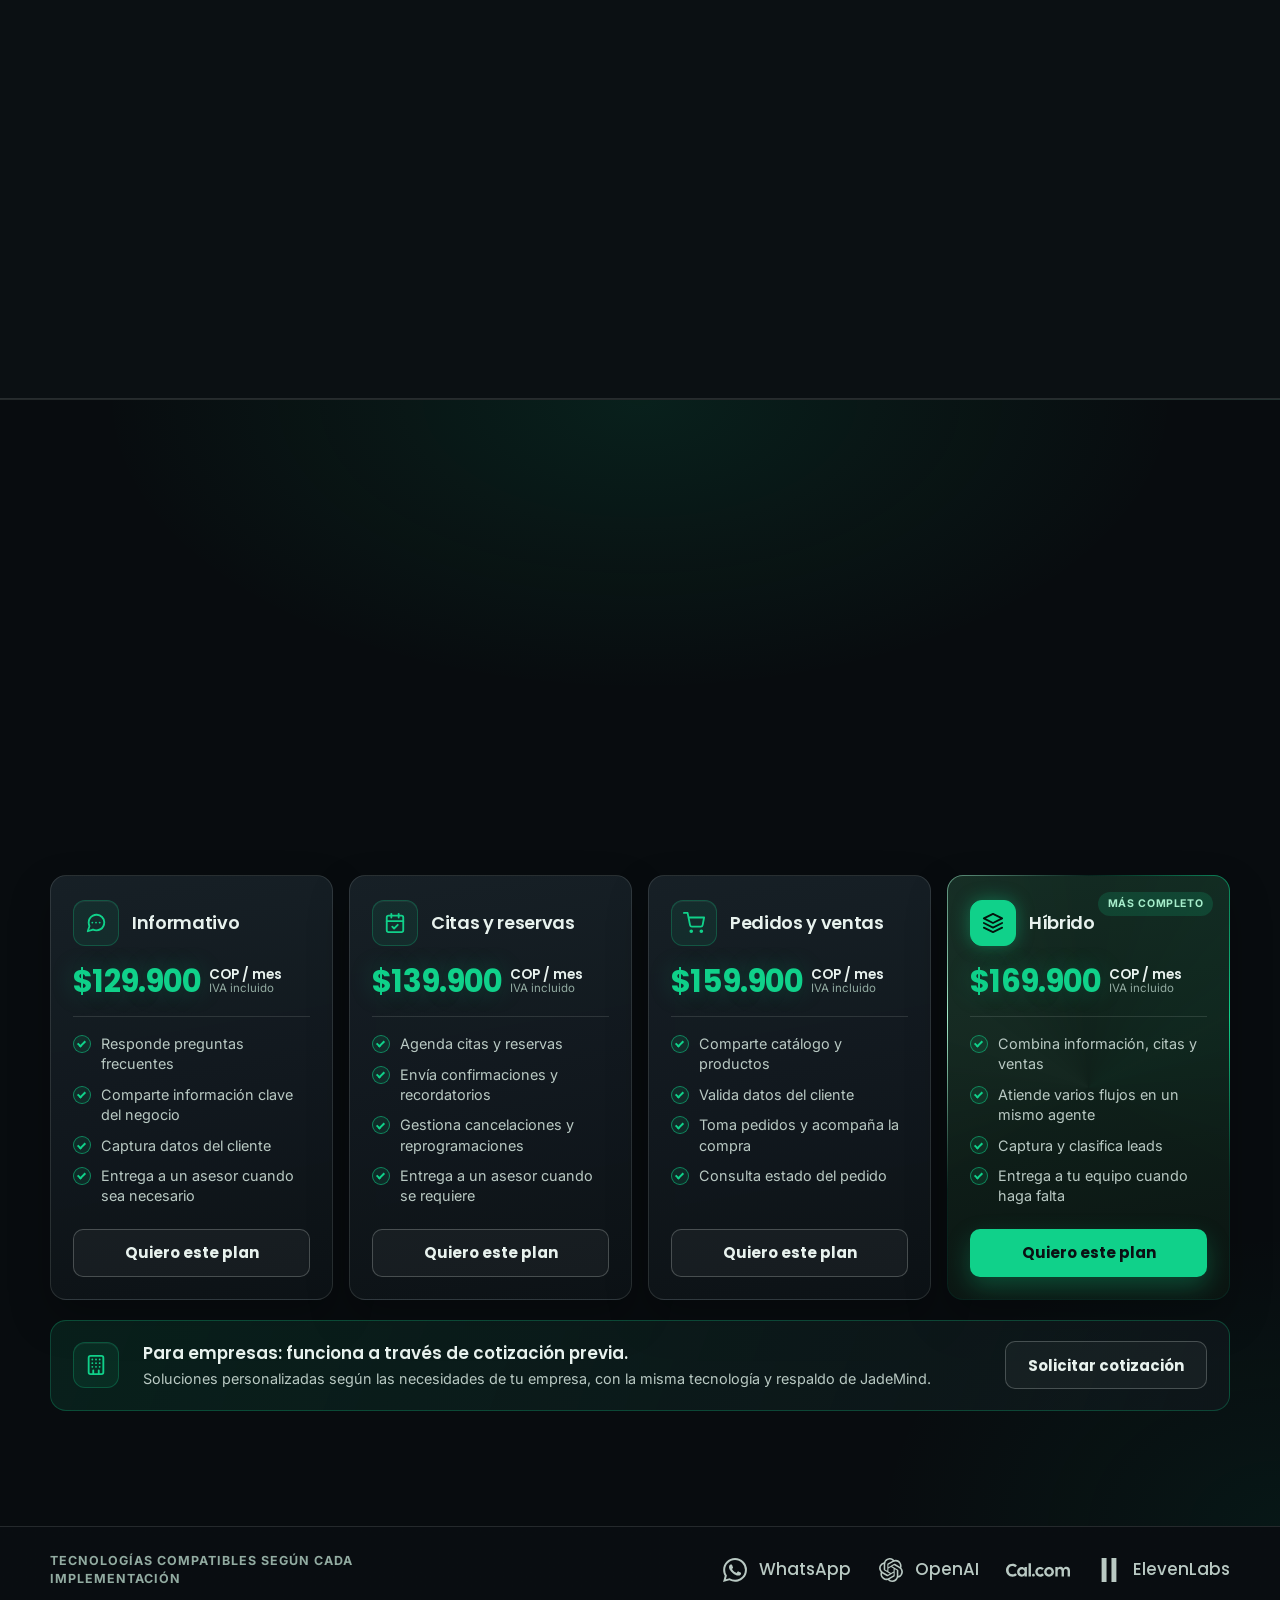
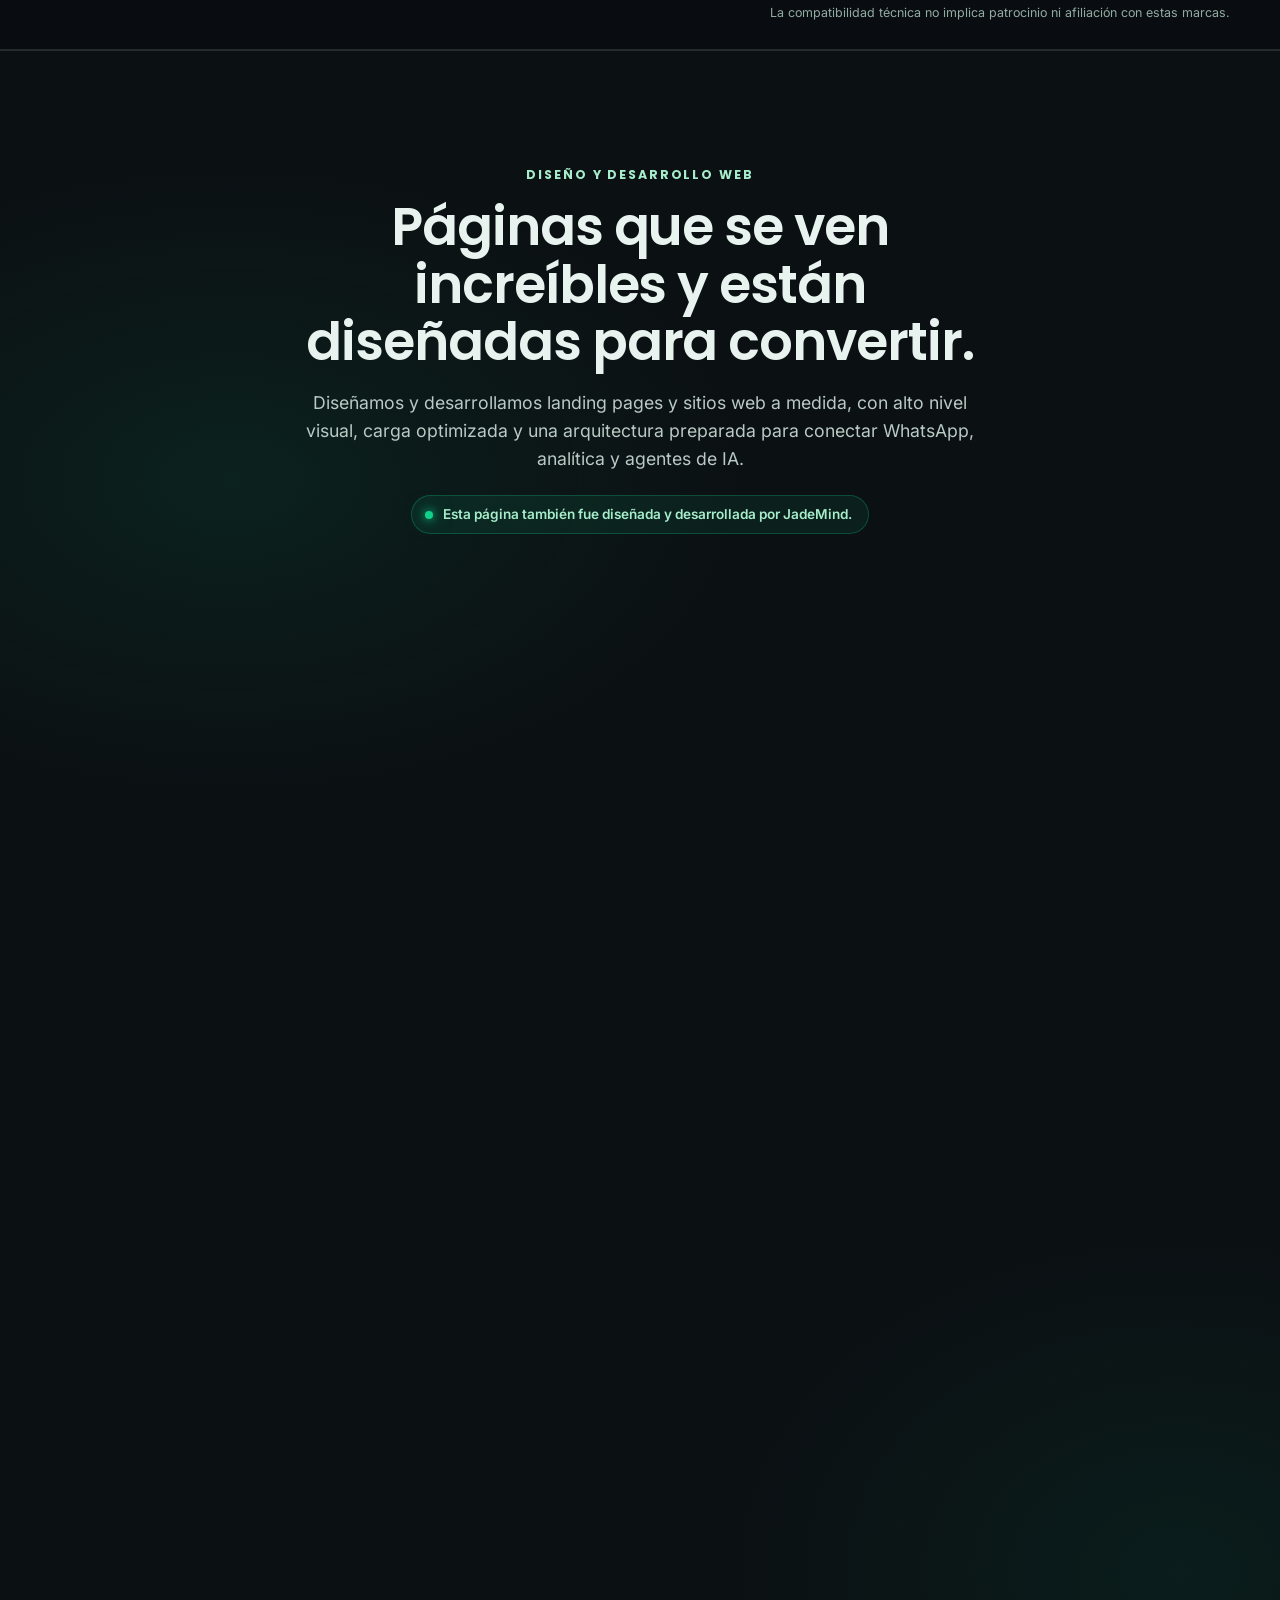
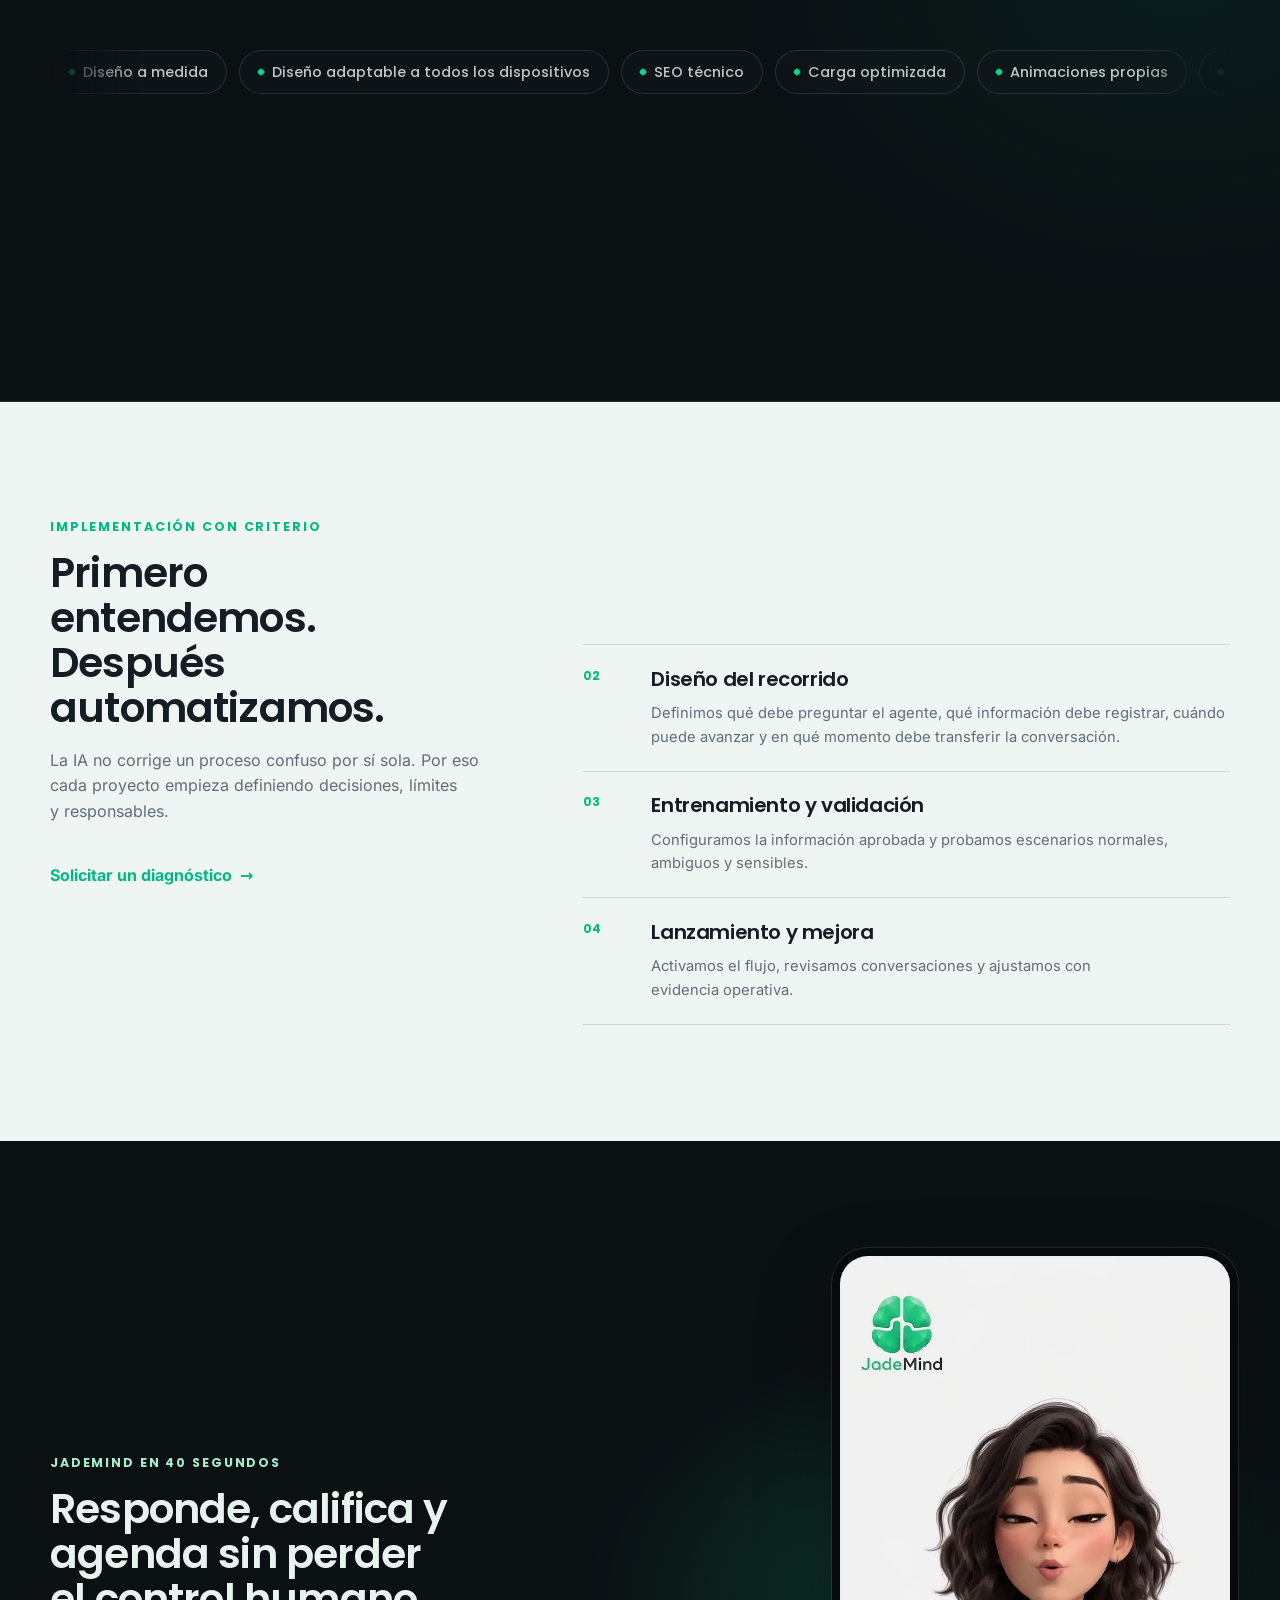
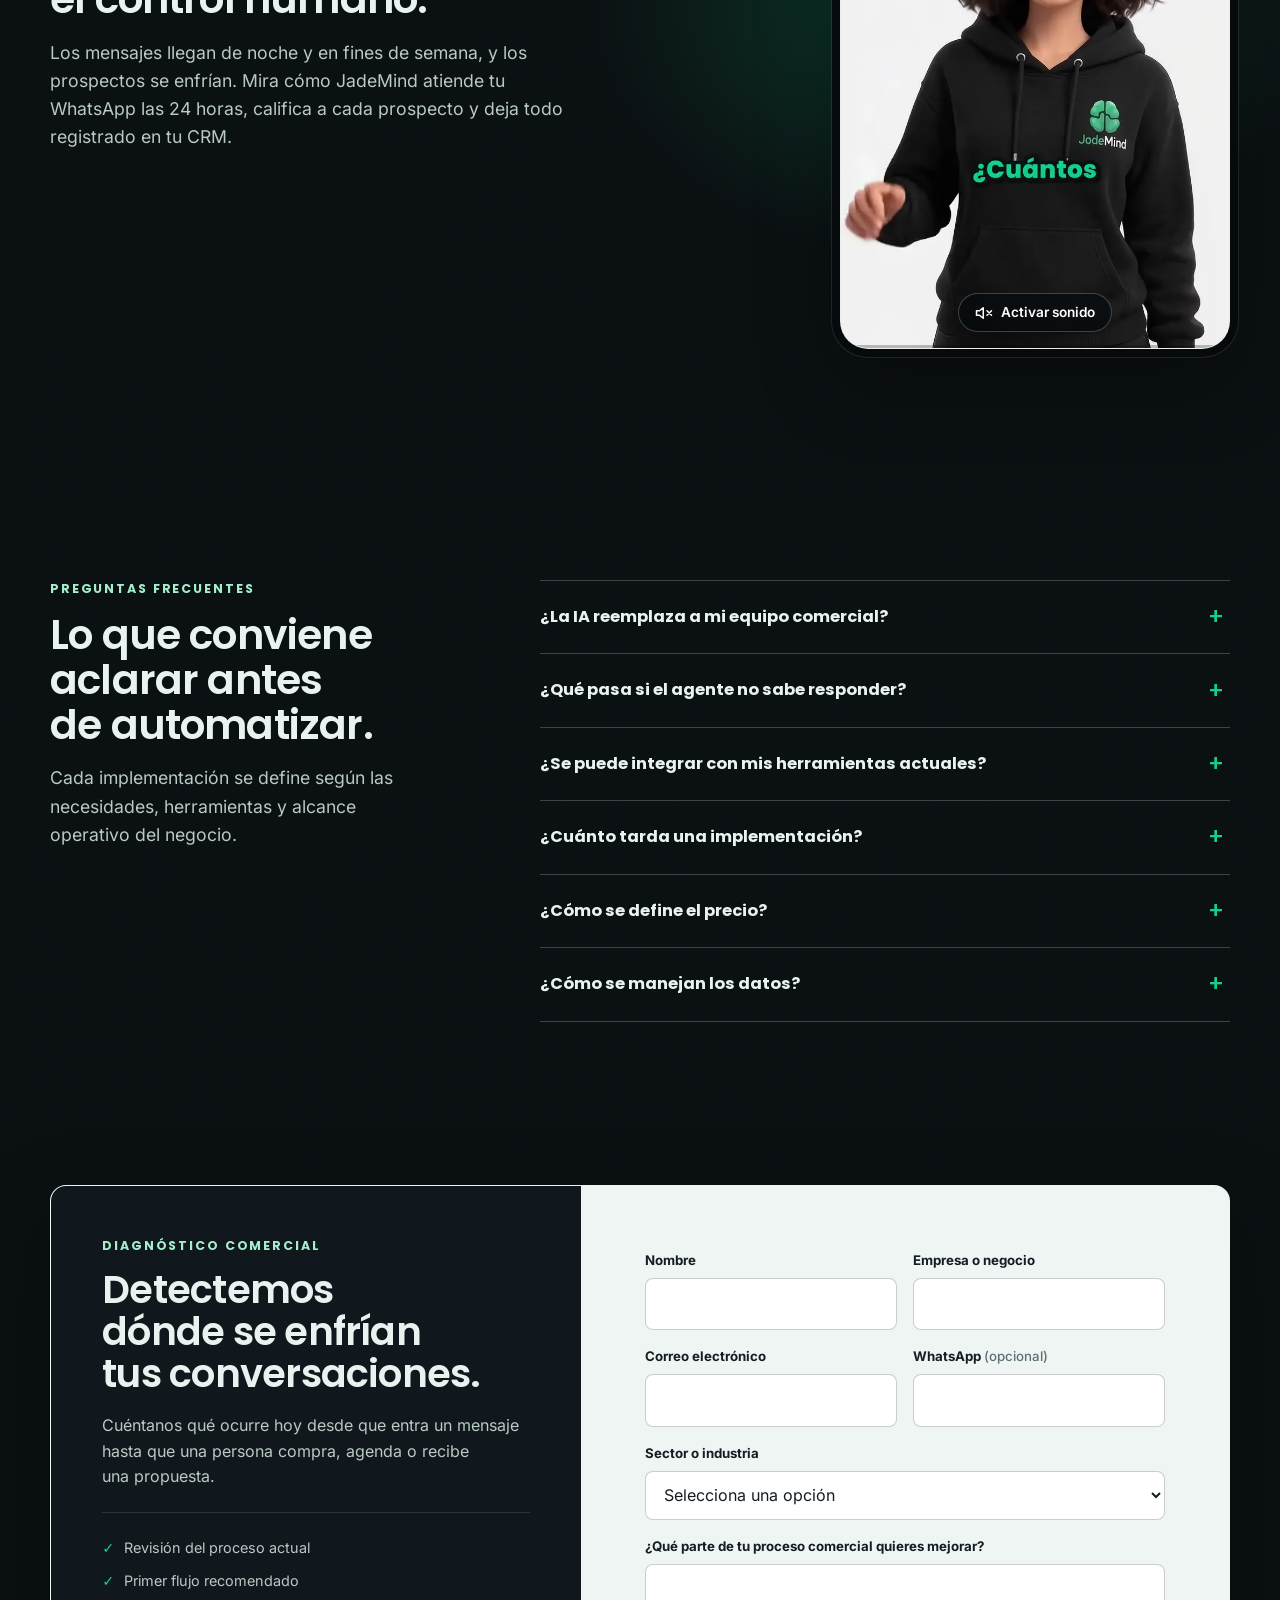
==== commit 698b6623: "fix: planes solo con membresía mensual y correcciones responsive en celular - Planes: desaparece el " ====
--- a/index.html
+++ b/index.html
@@ -31,7 +31,7 @@
   <link rel="manifest" href="site.webmanifest">
   <link rel="preload" href="assets/fonts/inter-var.woff2" as="font" type="font/woff2" crossorigin>
   <link rel="preload" href="assets/fonts/poppins-700.woff2" as="font" type="font/woff2" crossorigin>
-  <link rel="stylesheet" href="styles_v22.css?v=82">
+  <link rel="stylesheet" href="styles_v22.css?v=83">
 
   <script type="application/ld+json">
   {
@@ -561,30 +561,20 @@
     </section>
 
     <section class="section pricing-section" id="planes" aria-labelledby="pricing-title">
-      <div class="container" data-pricing data-mode="activo">
+      <div class="container">
         <div class="section-heading section-heading-centered reveal-on-scroll">
           <p class="eyebrow">Planes y precios</p>
           <h2 id="pricing-title">Elige cómo quieres que trabaje tu agente.</h2>
-          <p>Implementa tu agente con el activo digital y mantenlo al día con la membresía mensual. Todos los precios incluyen IVA.</p>
+          <p>Una membresía mensual según lo que tu agente debe hacer por tu negocio. Todos los precios incluyen IVA.</p>
         </div>
 
         <div class="pricing-switch reveal-on-scroll">
-          <div class="pricing-toggle" role="group" aria-label="Tipo de precio">
-            <span class="pricing-toggle-thumb" aria-hidden="true"></span>
-            <button type="button" data-pricing-mode="activo" aria-pressed="true">
-              <b>Activo digital</b><small>Implementación</small>
-            </button>
-            <button type="button" data-pricing-mode="membresia" aria-pressed="false">
-              <b>Membresía mensual</b><small>Cada mes</small>
-            </button>
-          </div>
           <p class="pricing-includes">
             <svg viewBox="0 0 24 24" fill="none" stroke="currentColor" stroke-width="2.2" stroke-linecap="round" stroke-linejoin="round" aria-hidden="true"><path d="M20.6 13.4 13.4 20.6a2 2 0 0 1-2.8 0L3 13V3h10l7.6 7.6a2 2 0 0 1 0 2.8z"/><circle cx="7.5" cy="7.5" r="1.5"/></svg>
-            <span data-pricing-includes>Incluye agente, capacitación de interfaz, servidor y capacitación de Meta Ads.</span>
+            <span>Incluye soporte, actualizaciones, capacitaciones e implementación de productos.</span>
           </p>
         </div>
 
-        <p class="sr-only" role="status" aria-live="polite" data-pricing-status></p>
 
         <div class="pricing-grid">
           <article class="price-card reveal-on-scroll" data-plan="informativo" data-spotlight>
@@ -593,17 +583,16 @@
               <h3>Informativo</h3>
             </div>
             <div class="price-amount">
-              <span class="price-number">$<span data-price>499.900</span></span>
-              <span class="price-unit"><b data-unit>COP</b><small>IVA incluido</small></span>
-            </div>
-            <p class="price-alt" data-alt>Membresía: $129.900 COP / mes</p>
-            <ul class="price-features" data-features>
-              <li>Preguntas frecuentes e información clave</li>
-              <li>Comparte catálogo básico</li>
+              <span class="price-number">$<span>129.900</span></span>
+              <span class="price-unit"><b>COP / mes</b><small>IVA incluido</small></span>
+            </div>
+            <ul class="price-features">
+              <li>Responde preguntas frecuentes</li>
+              <li>Comparte información clave del negocio</li>
               <li>Captura datos del cliente</li>
-              <li>Entrega a un asesor</li>
+              <li>Entrega a un asesor cuando sea necesario</li>
             </ul>
-            <a class="btn btn-secondary price-cta" href="#contacto" data-plan-cta data-track="plan_informativo" data-prefill-message="Hola, me interesa el plan Informativo (Activo digital).">Quiero este plan</a>
+            <a class="btn btn-secondary price-cta" href="#contacto" data-track="plan_informativo" data-prefill-message="Hola, me interesa el plan Informativo.">Quiero este plan</a>
           </article>
 
           <article class="price-card reveal-on-scroll" data-plan="citas" data-spotlight style="transition-delay: 0.08s">
@@ -612,17 +601,16 @@
               <h3>Citas y reservas</h3>
             </div>
             <div class="price-amount">
-              <span class="price-number">$<span data-price>599.900</span></span>
-              <span class="price-unit"><b data-unit>COP</b><small>IVA incluido</small></span>
-            </div>
-            <p class="price-alt" data-alt>Membresía: $139.900 COP / mes</p>
-            <ul class="price-features" data-features>
+              <span class="price-number">$<span>139.900</span></span>
+              <span class="price-unit"><b>COP / mes</b><small>IVA incluido</small></span>
+            </div>
+            <ul class="price-features">
               <li>Agenda citas y reservas</li>
-              <li>Envía confirmaciones automáticas</li>
-              <li>Gestiona cambios y recordatorios</li>
-              <li>Entrega a un asesor</li>
+              <li>Envía confirmaciones y recordatorios</li>
+              <li>Gestiona cancelaciones y reprogramaciones</li>
+              <li>Entrega a un asesor cuando se requiere</li>
             </ul>
-            <a class="btn btn-secondary price-cta" href="#contacto" data-plan-cta data-track="plan_citas" data-prefill-message="Hola, me interesa el plan Citas y reservas (Activo digital).">Quiero este plan</a>
+            <a class="btn btn-secondary price-cta" href="#contacto" data-track="plan_citas" data-prefill-message="Hola, me interesa el plan Citas y reservas.">Quiero este plan</a>
           </article>
 
           <article class="price-card reveal-on-scroll" data-plan="pedidos" data-spotlight style="transition-delay: 0.16s">
@@ -631,17 +619,16 @@
               <h3>Pedidos y ventas</h3>
             </div>
             <div class="price-amount">
-              <span class="price-number">$<span data-price>719.900</span></span>
-              <span class="price-unit"><b data-unit>COP</b><small>IVA incluido</small></span>
-            </div>
-            <p class="price-alt" data-alt>Membresía: $159.900 COP / mes</p>
-            <ul class="price-features" data-features>
+              <span class="price-number">$<span>159.900</span></span>
+              <span class="price-unit"><b>COP / mes</b><small>IVA incluido</small></span>
+            </div>
+            <ul class="price-features">
               <li>Comparte catálogo y productos</li>
               <li>Valida datos del cliente</li>
-              <li>Genera pedidos</li>
+              <li>Toma pedidos y acompaña la compra</li>
               <li>Consulta estado del pedido</li>
             </ul>
-            <a class="btn btn-secondary price-cta" href="#contacto" data-plan-cta data-track="plan_pedidos" data-prefill-message="Hola, me interesa el plan Pedidos y ventas (Activo digital).">Quiero este plan</a>
+            <a class="btn btn-secondary price-cta" href="#contacto" data-track="plan_pedidos" data-prefill-message="Hola, me interesa el plan Pedidos y ventas.">Quiero este plan</a>
           </article>
 
           <article class="price-card is-featured reveal-on-scroll" data-plan="hibrido" data-spotlight style="transition-delay: 0.24s">
@@ -651,24 +638,23 @@
               <h3>Híbrido</h3>
             </div>
             <div class="price-amount">
-              <span class="price-number">$<span data-price>999.900</span></span>
-              <span class="price-unit"><b data-unit>COP</b><small>IVA incluido</small></span>
-            </div>
-            <p class="price-alt" data-alt>Membresía: $169.900 COP / mes</p>
-            <ul class="price-features" data-features>
-              <li>Integra información, citas y pedidos</li>
-              <li>Reúne varios flujos en un mismo agente</li>
+              <span class="price-number">$<span>169.900</span></span>
+              <span class="price-unit"><b>COP / mes</b><small>IVA incluido</small></span>
+            </div>
+            <ul class="price-features">
+              <li>Combina información, citas y ventas</li>
+              <li>Atiende varios flujos en un mismo agente</li>
               <li>Captura y clasifica leads</li>
-              <li>Atención más completa para el negocio</li>
+              <li>Entrega a tu equipo cuando haga falta</li>
             </ul>
-            <a class="btn btn-primary price-cta" href="#contacto" data-plan-cta data-track="plan_hibrido" data-prefill-message="Hola, me interesa el plan Híbrido (Activo digital).">Quiero este plan</a>
+            <a class="btn btn-primary price-cta" href="#contacto" data-track="plan_hibrido" data-prefill-message="Hola, me interesa el plan Híbrido.">Quiero este plan</a>
           </article>
         </div>
 
         <div class="pricing-enterprise reveal-on-scroll">
           <span class="price-ico" aria-hidden="true"><svg viewBox="0 0 24 24" fill="none" stroke="currentColor" stroke-width="2" stroke-linecap="round" stroke-linejoin="round"><rect x="4" y="2" width="16" height="20" rx="2"/><line x1="9" y1="22" x2="9" y2="18"/><line x1="15" y1="22" x2="15" y2="18"/><line x1="8" y1="6" x2="8.01" y2="6"/><line x1="12" y1="6" x2="12.01" y2="6"/><line x1="16" y1="6" x2="16.01" y2="6"/><line x1="8" y1="10" x2="8.01" y2="10"/><line x1="12" y1="10" x2="12.01" y2="10"/><line x1="16" y1="10" x2="16.01" y2="10"/><line x1="8" y1="14" x2="8.01" y2="14"/><line x1="12" y1="14" x2="12.01" y2="14"/><line x1="16" y1="14" x2="16.01" y2="14"/></svg></span>
           <p><strong>Para empresas: funciona a través de cotización previa.</strong>Soluciones personalizadas según las necesidades de tu empresa, con la misma tecnología y respaldo de JadeMind.</p>
-          <a class="btn btn-secondary" href="#contacto" data-plan-cta data-track="plan_empresas" data-prefill-message="Hola, quiero una cotización de JadeMind para mi empresa.">Solicitar cotización</a>
+          <a class="btn btn-secondary" href="#contacto" data-track="plan_empresas" data-prefill-message="Hola, quiero una cotización de JadeMind para mi empresa.">Solicitar cotización</a>
         </div>
       </div>
     </section>
@@ -1064,6 +1050,6 @@
   </a>
 
   <script src="neural-field.js?v=1" defer></script>
-  <script src="app.js?v=68"></script>
+  <script src="app.js?v=69"></script>
 </body>
 </html>
--- a/styles_v22.css
+++ b/styles_v22.css
@@ -82,6 +82,10 @@
   background: var(--bg);
 }
 
+html {
+  overflow-x: clip;
+}
+
 body {
   min-height: 100vh;
   margin: 0;
@@ -2361,6 +2365,12 @@
   justify-content: flex-end;
 }
 
+/* El halo decorativo se extiende un 18 % por fuera del escenario: la sección lo recorta
+   para que nunca ensanche la página en el celular (era un desborde de 48 px). */
+.media-section {
+  overflow: hidden;
+}
+
 .video-stage::before {
   content: "";
   position: absolute;
@@ -3692,7 +3702,7 @@
 
 .advanced-grid {
   display: grid;
-  grid-template-columns: repeat(auto-fit, minmax(320px, 1fr));
+  grid-template-columns: repeat(auto-fit, minmax(min(320px, 100%), 1fr));
   gap: 1.5rem;
   margin-top: 3.5rem;
 }
@@ -5872,9 +5882,40 @@
   .panel-tabs {
     grid-template-columns: repeat(2, minmax(0, 1fr));
   }
+
 }
 
 @media (max-width: 640px) {
+  /* Dos columnas en el celular: pestaña compacta para que "Conversaciones" entre completo */
+  .panel-tab {
+    gap: 0.55rem;
+    padding: 0.7rem 0.7rem;
+  }
+
+  .panel-tab-icon {
+    width: 30px;
+    height: 30px;
+  }
+
+  .panel-tab-icon svg {
+    width: 15px;
+    height: 15px;
+  }
+
+  .panel-tab-text strong {
+    font-size: 0.8rem;
+  }
+
+  .panel-tab-text small {
+    font-size: 0.72rem;
+  }
+}
+
+@media (max-width: 374px) {
+  /* Por debajo de 375 px "Conversaciones" ya no entra en dos columnas: una pestaña por fila */
+  .panel-tabs {
+    grid-template-columns: minmax(0, 1fr);
+  }
   /* En el celular ya está en WhatsApp: el QR sobra */
   .try-qr {
     display: none;
@@ -5912,7 +5953,7 @@
   }
 }
 
-/* Planes y precios: activo digital / membresía mensual */
+/* Planes y precios: membresía mensual */
 .pricing-section {
   position: relative;
   overflow: hidden;
@@ -5934,71 +5975,6 @@
   justify-items: center;
   gap: 1rem;
   margin-bottom: 2.5rem;
-}
-
-.pricing-toggle {
-  position: relative;
-  display: grid;
-  grid-template-columns: 1fr 1fr;
-  width: min(100%, 520px);
-  padding: 0.35rem;
-  border: 1px solid var(--line-strong);
-  border-radius: 999px;
-  background: rgba(17, 24, 29, 0.85);
-  box-shadow: inset 0 1px 0 rgba(255, 255, 255, 0.04), 0 18px 40px rgba(0, 0, 0, 0.3);
-}
-
-.pricing-toggle-thumb {
-  position: absolute;
-  top: 0.35rem;
-  bottom: 0.35rem;
-  left: 0.35rem;
-  width: calc(50% - 0.35rem);
-  border-radius: 999px;
-  background: linear-gradient(135deg, var(--accent), var(--accent-strong));
-  box-shadow: 0 8px 24px rgba(16, 209, 138, 0.35);
-  transition: transform 0.5s cubic-bezier(0.65, 0, 0.35, 1);
-}
-
-[data-mode="membresia"] .pricing-toggle-thumb {
-  transform: translateX(100%);
-}
-
-.pricing-toggle button {
-  position: relative;
-  z-index: 1;
-  display: grid;
-  min-height: 56px;
-  place-content: center;
-  gap: 0.05rem;
-  padding: 0.45rem 1rem;
-  border: 0;
-  border-radius: 999px;
-  background: transparent;
-  color: var(--text-soft);
-  cursor: pointer;
-  text-align: center;
-  transition: color 0.35s ease;
-}
-
-.pricing-toggle button b {
-  font-family: var(--font-display);
-  font-size: 0.98rem;
-  font-weight: 600;
-}
-
-.pricing-toggle button small {
-  color: inherit;
-  font-size: 0.74rem;
-  opacity: 0.75;
-}
-
-.pricing-toggle button:hover {
-  color: var(--text);
-}
-
-.pricing-toggle button[aria-pressed="true"] {
-  color: #04140d;
 }
 
 .pricing-includes {
@@ -6023,14 +5999,6 @@
   color: var(--accent);
 }
 
-.pricing-includes.is-swapping span {
-  animation: pricing-fade 0.45s ease both;
-}
-
-@keyframes pricing-fade {
-  from { opacity: 0; transform: translateY(4px); }
-}
-
 /* Tarjetas */
 .pricing-grid {
   display: grid;
@@ -6169,12 +6137,6 @@
   font-size: 0.72rem;
 }
 
-.price-alt {
-  margin: 0.7rem 0 0;
-  color: var(--text-muted);
-  font-size: 0.78rem;
-}
-
 .price-features {
   display: grid;
   gap: 0.65rem;
@@ -6223,45 +6185,6 @@
   margin-top: auto;
 }
 
-/* Cambio de modalidad: el contenido sale hacia arriba y el nuevo entra desde abajo,
-   escalonado por tarjeta. Sin cifras intermedias ni cambios de altura. */
-.price-card {
-  --c: 0;
-}
-
-.price-card:nth-child(2) { --c: 1; }
-.price-card:nth-child(3) { --c: 2; }
-.price-card:nth-child(4) { --c: 3; }
-
-.price-amount { --s: 0ms; }
-.price-alt { --s: 50ms; }
-.price-features { --s: 100ms; }
-
-.price-amount,
-.price-alt,
-.price-features {
-  transition: opacity 0.2s ease, transform 0.2s ease, filter 0.2s ease;
-}
-
-[data-pricing].is-swap-out :is(.price-amount, .price-alt, .price-features) {
-  opacity: 0;
-  filter: blur(3px);
-  transform: translateY(-8px);
-  transition-delay: calc(var(--c) * 25ms);
-}
-
-[data-pricing].is-swap-in :is(.price-amount, .price-alt, .price-features) {
-  animation: price-swap-in 0.5s cubic-bezier(0.16, 1, 0.3, 1) calc(var(--c) * 60ms + var(--s)) both;
-}
-
-@keyframes price-swap-in {
-  from {
-    opacity: 0;
-    filter: blur(3px);
-    transform: translateY(10px);
-  }
-}
-
 /* Empresas */
 .pricing-enterprise {
   display: flex;
@@ -6302,15 +6225,6 @@
 @media (max-width: 640px) {
   .pricing-switch {
     margin-bottom: 1.75rem;
-  }
-
-  .pricing-toggle button {
-    min-height: 52px;
-    padding-inline: 0.5rem;
-  }
-
-  .pricing-toggle button b {
-    font-size: 0.86rem;
   }
 
   .pricing-includes {
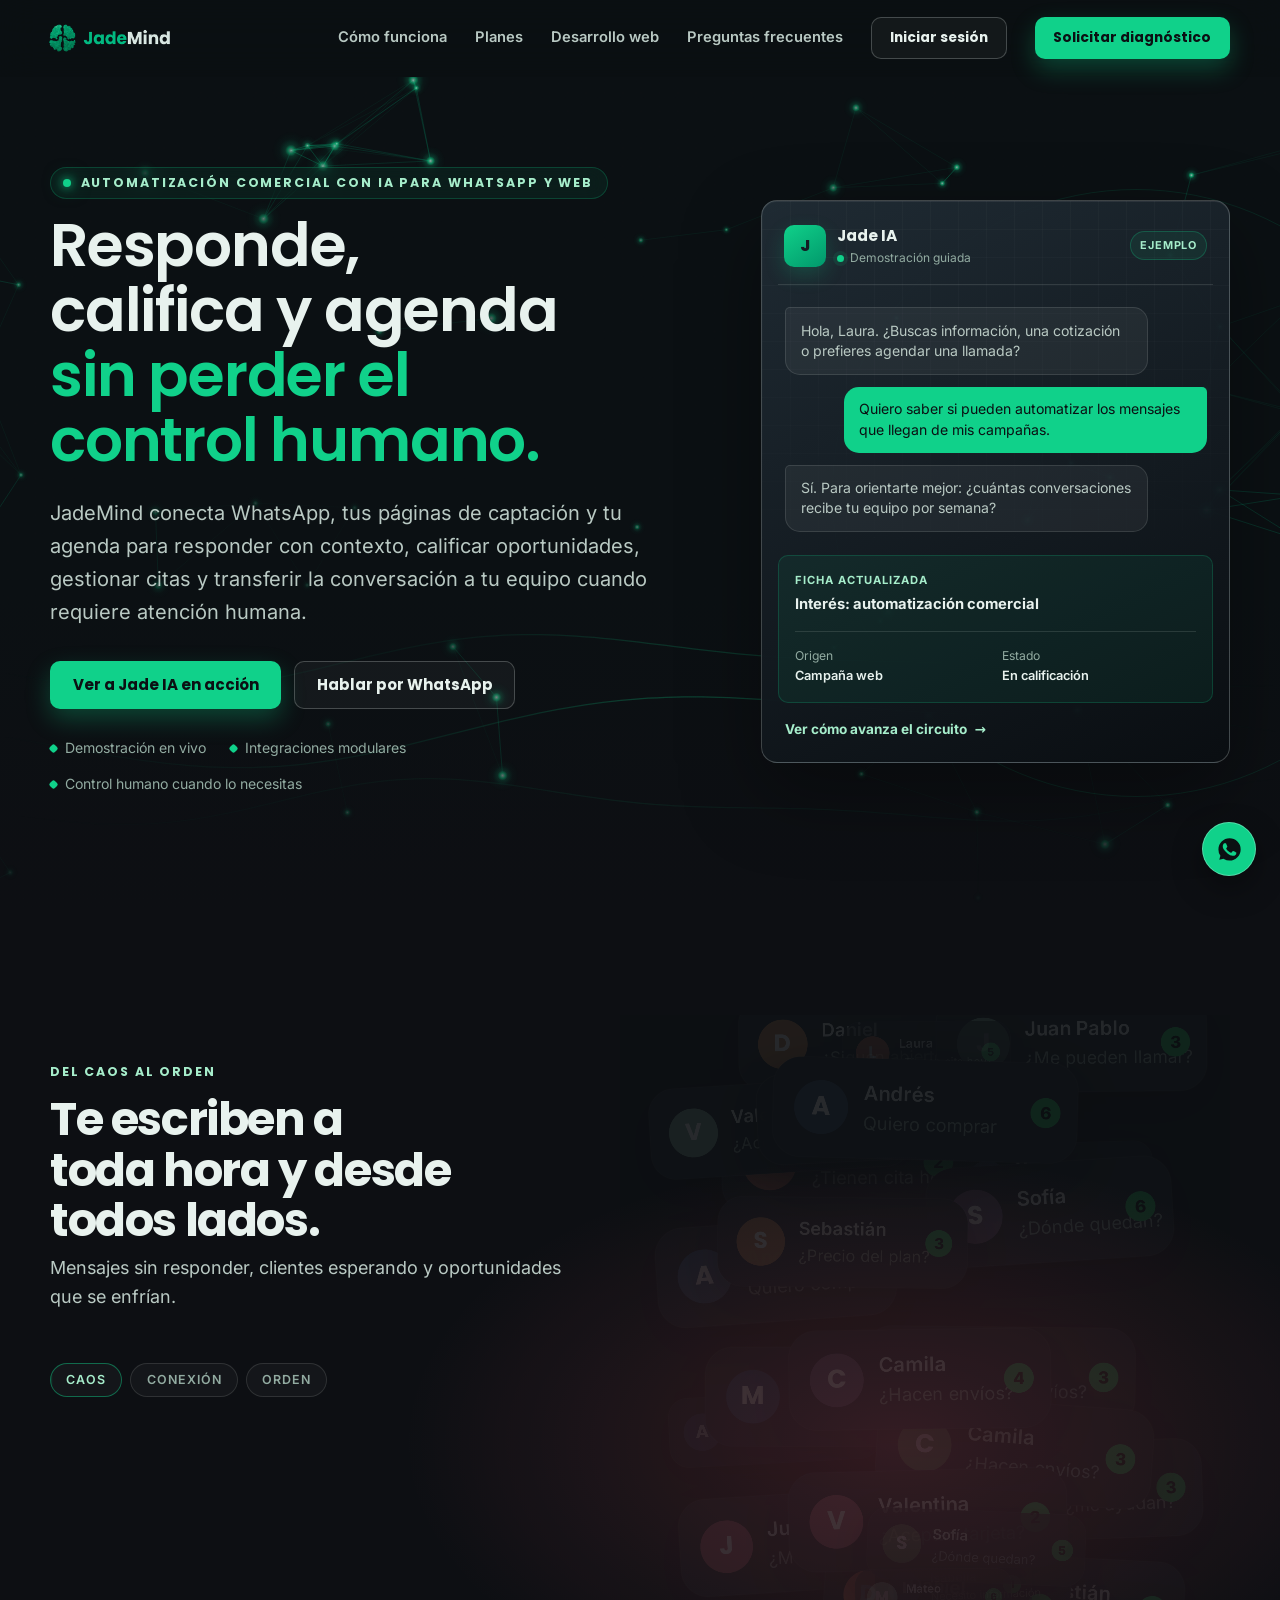
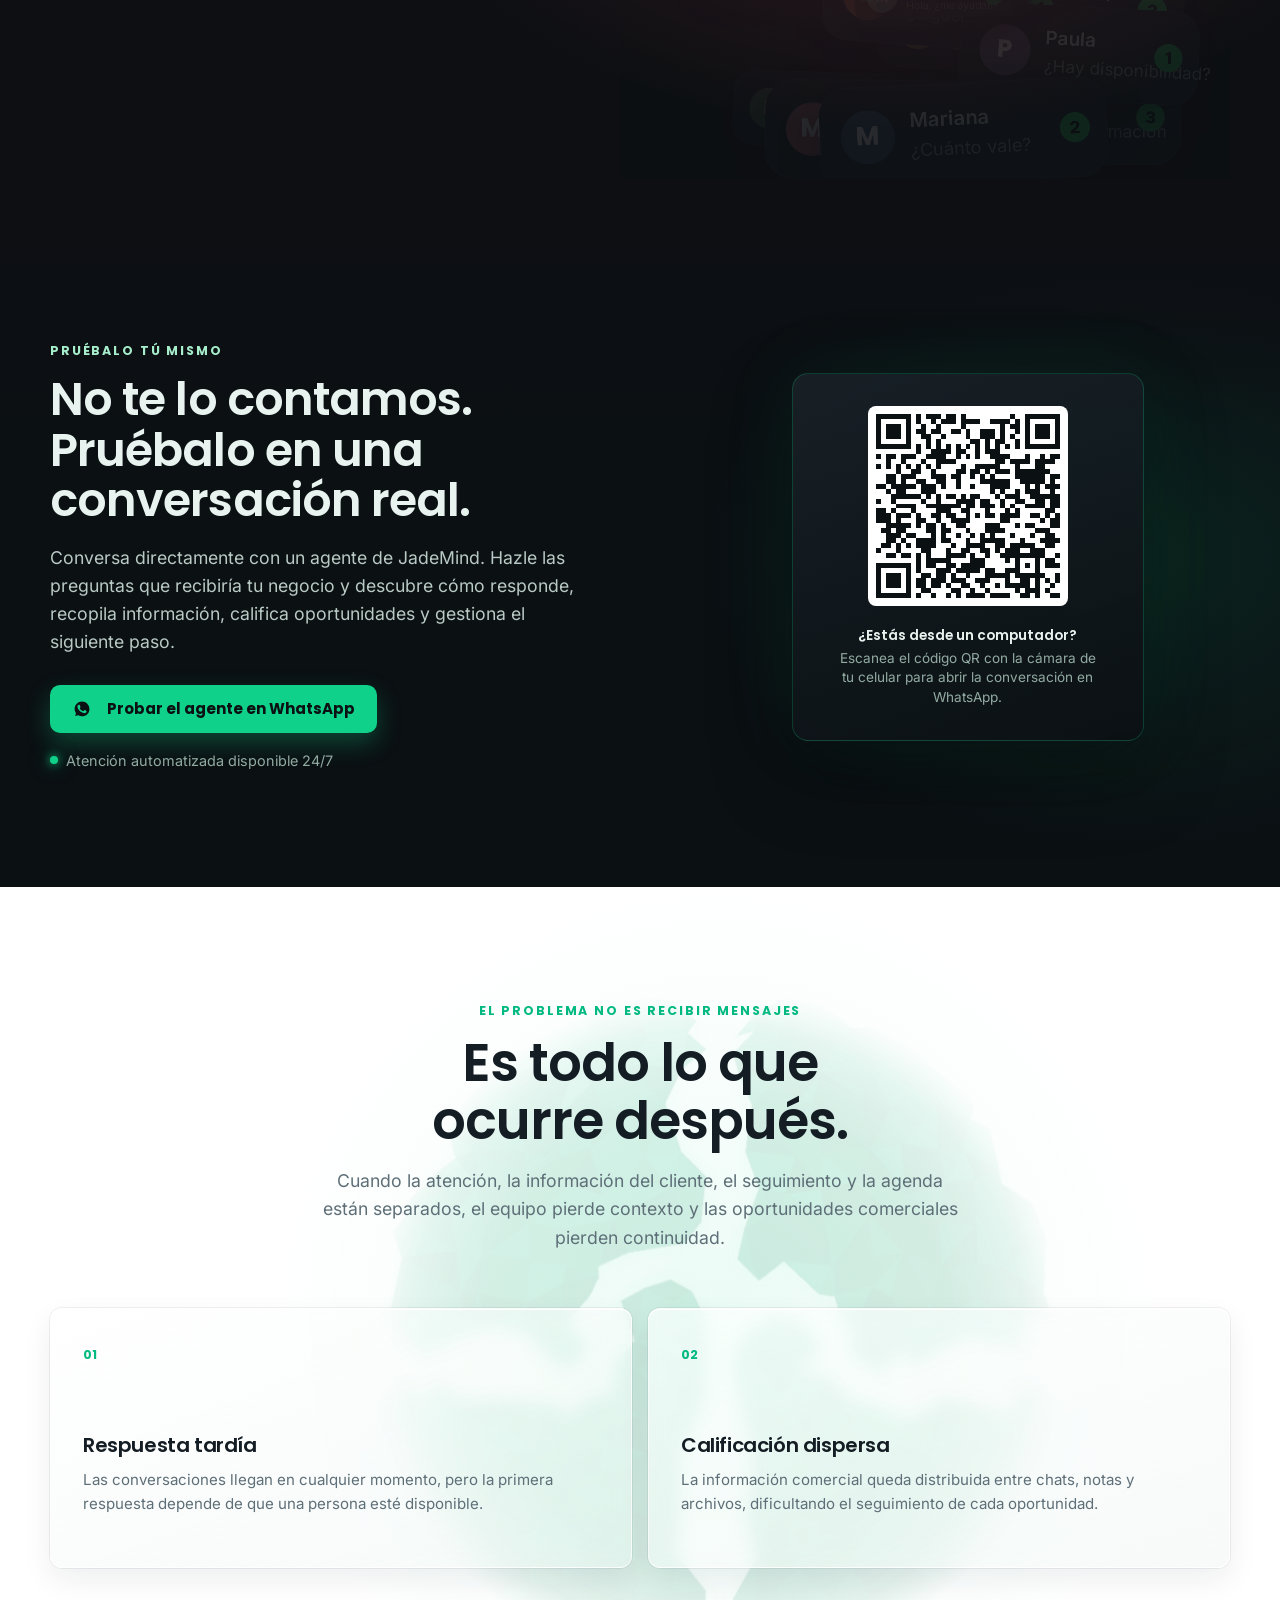
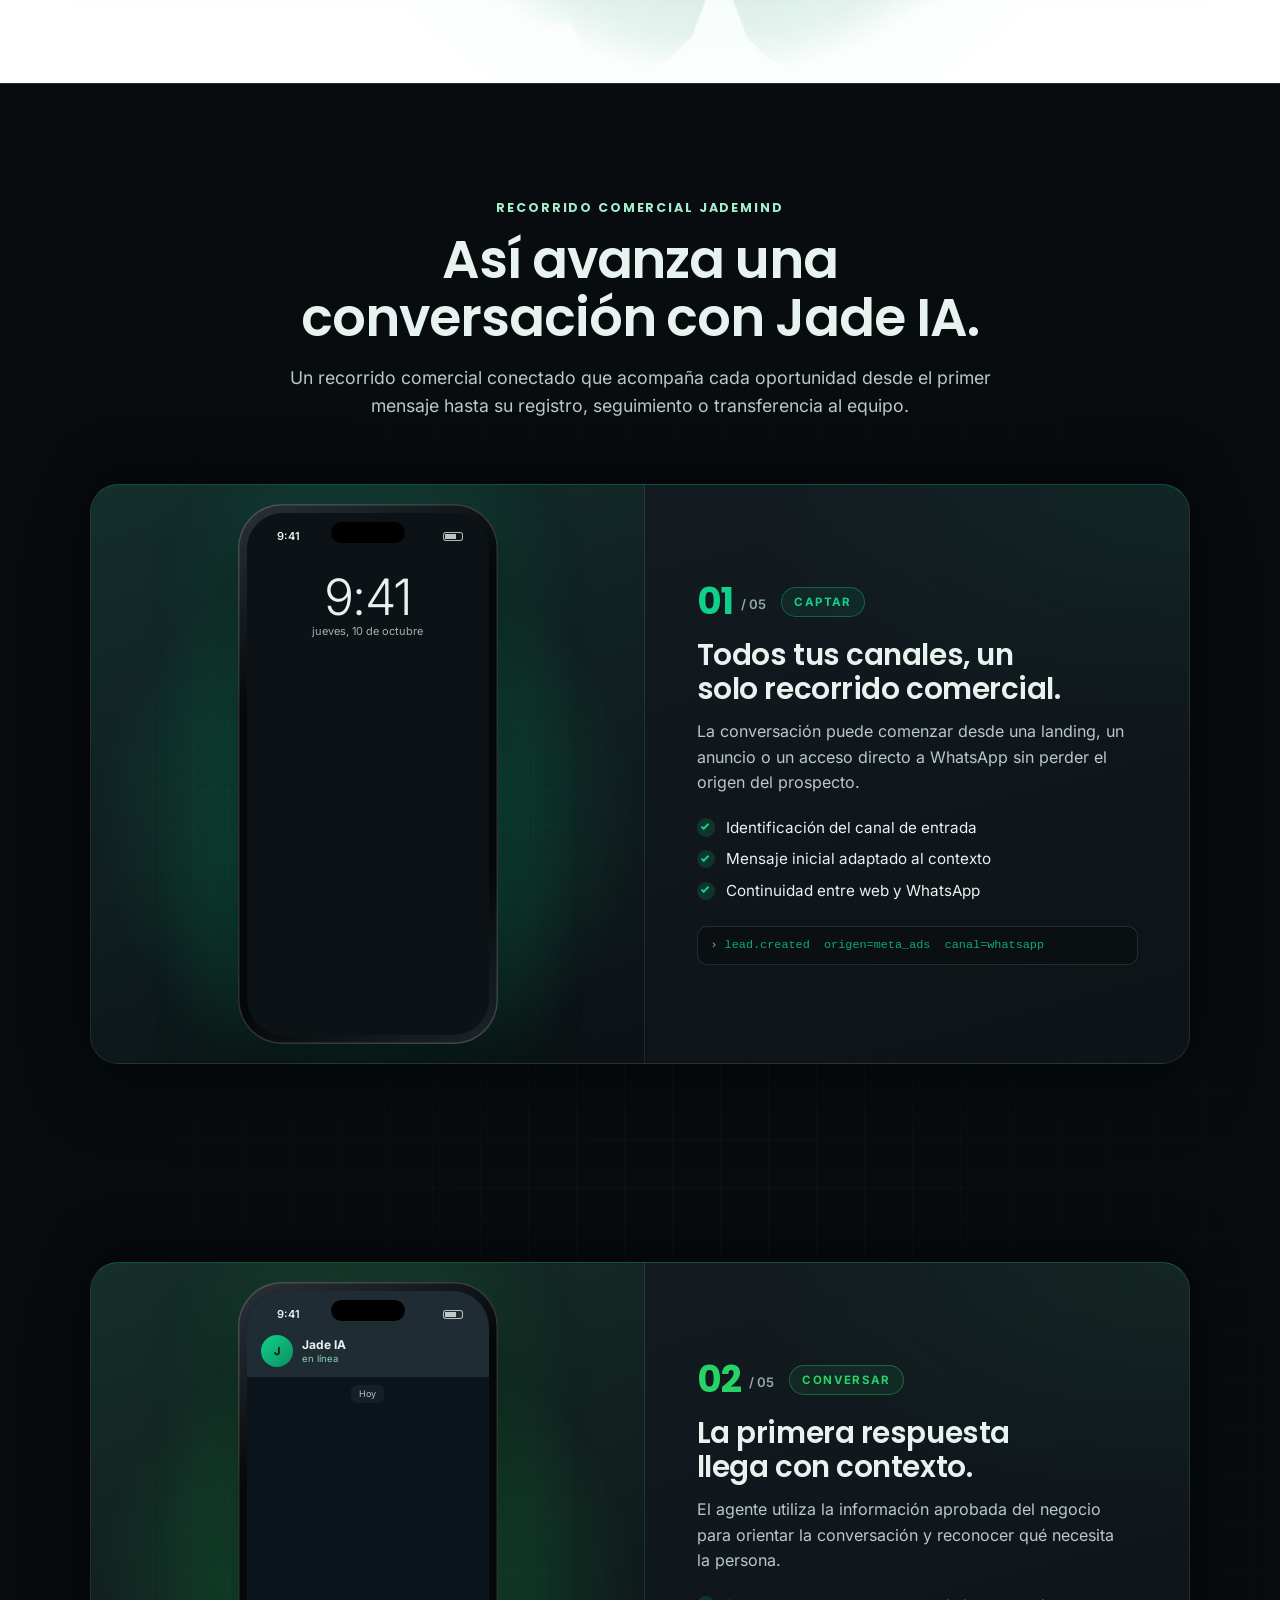
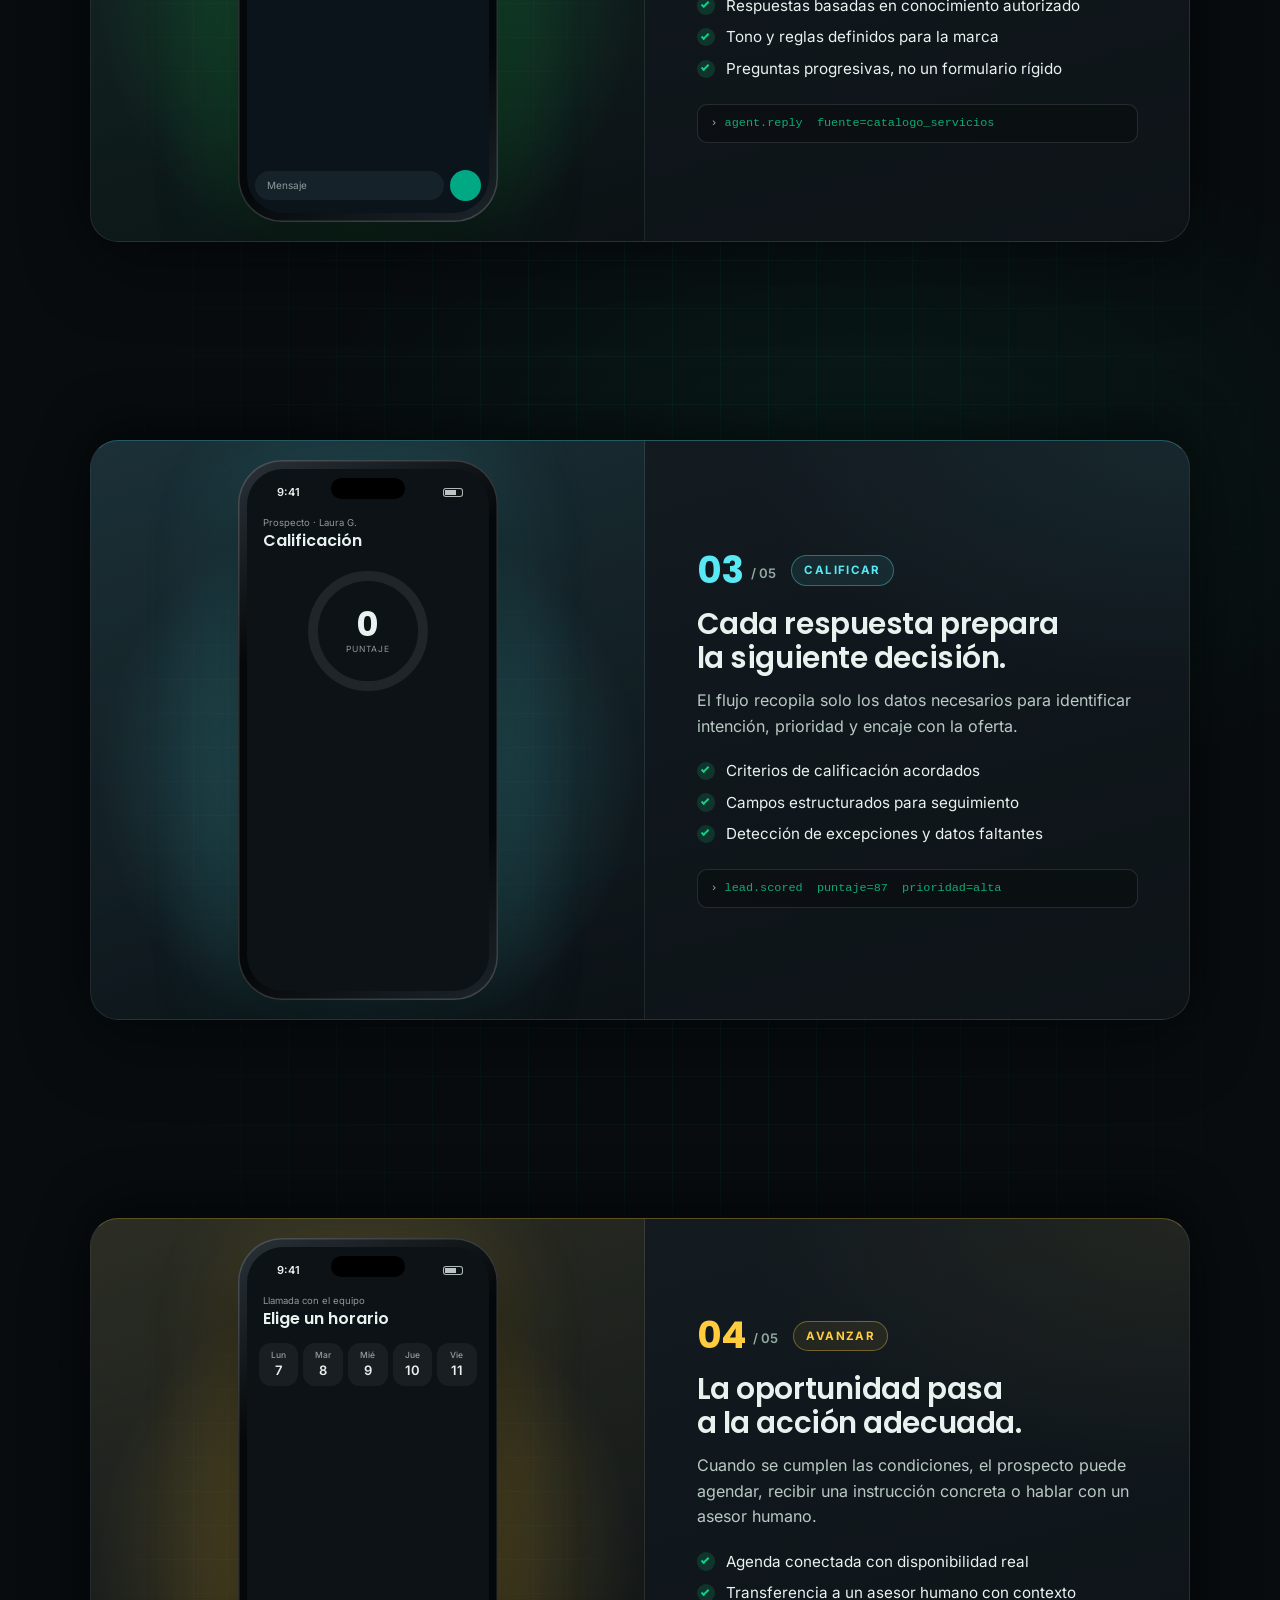
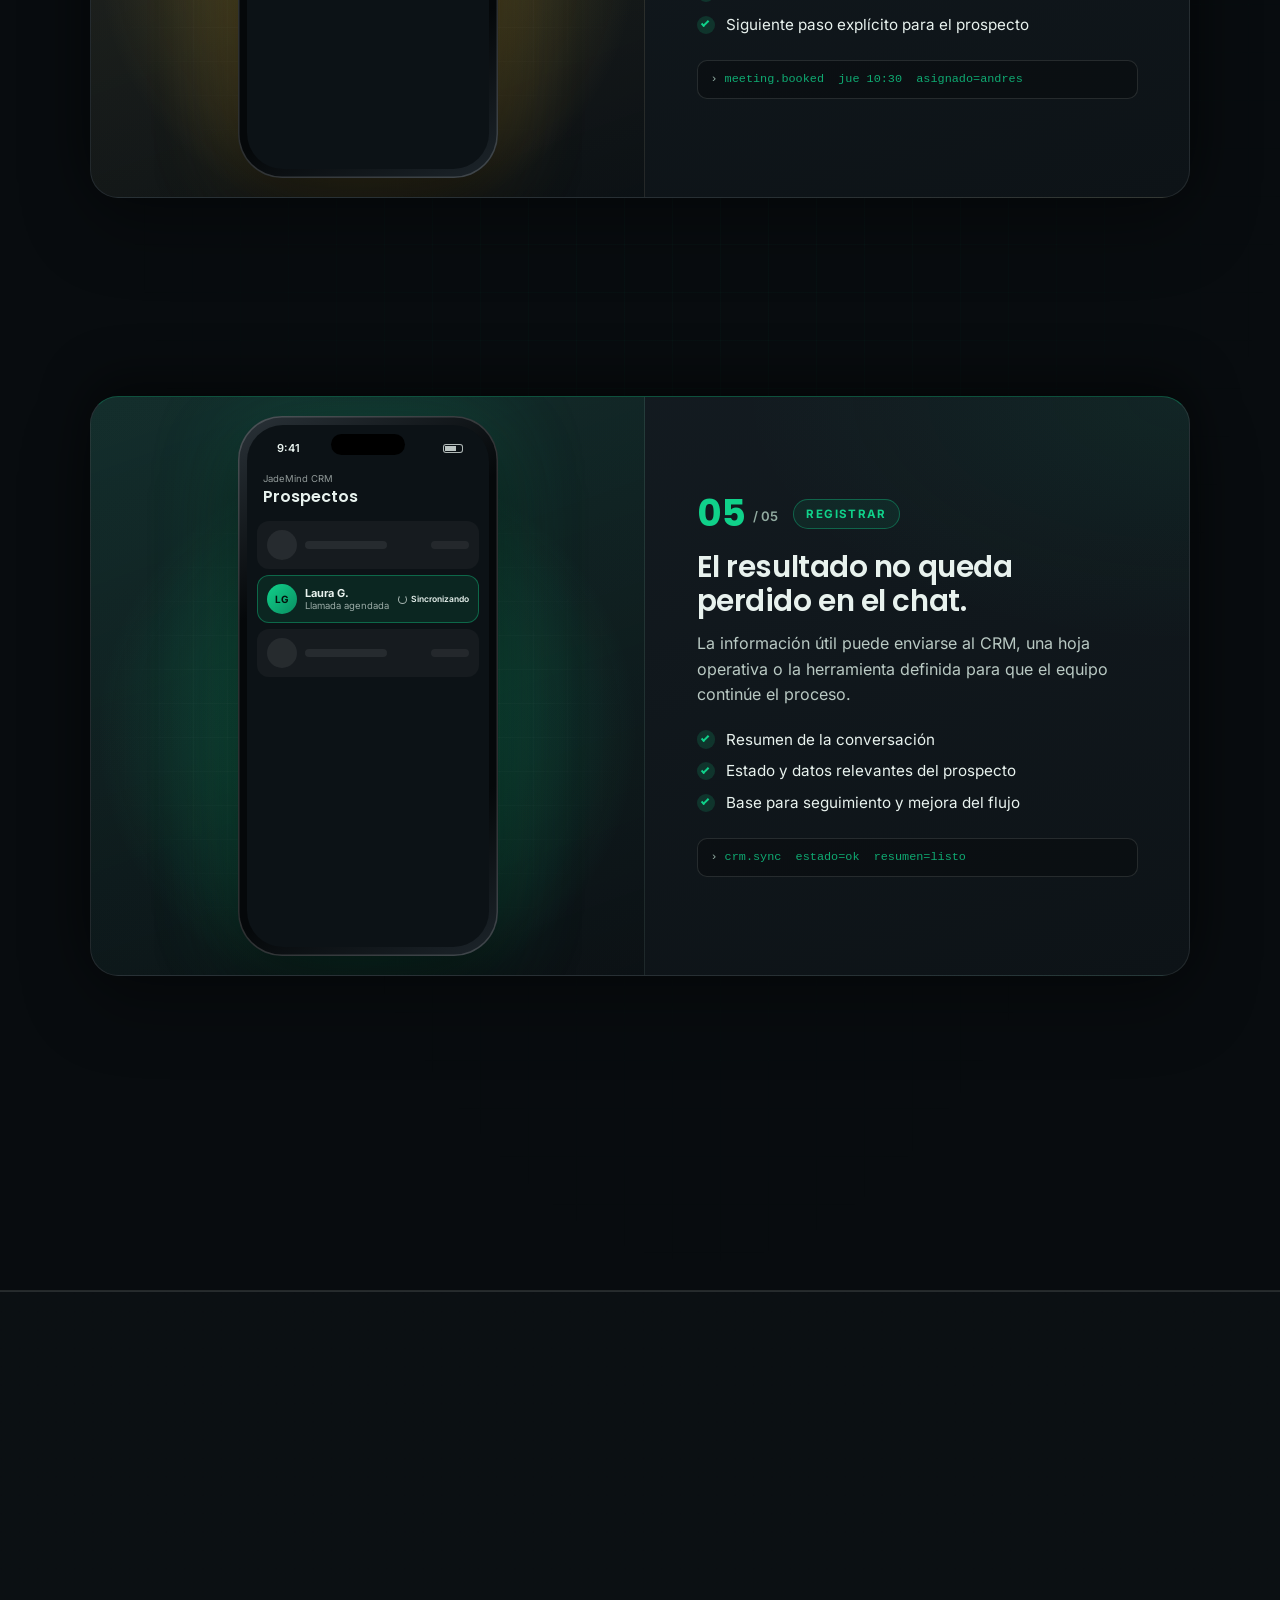
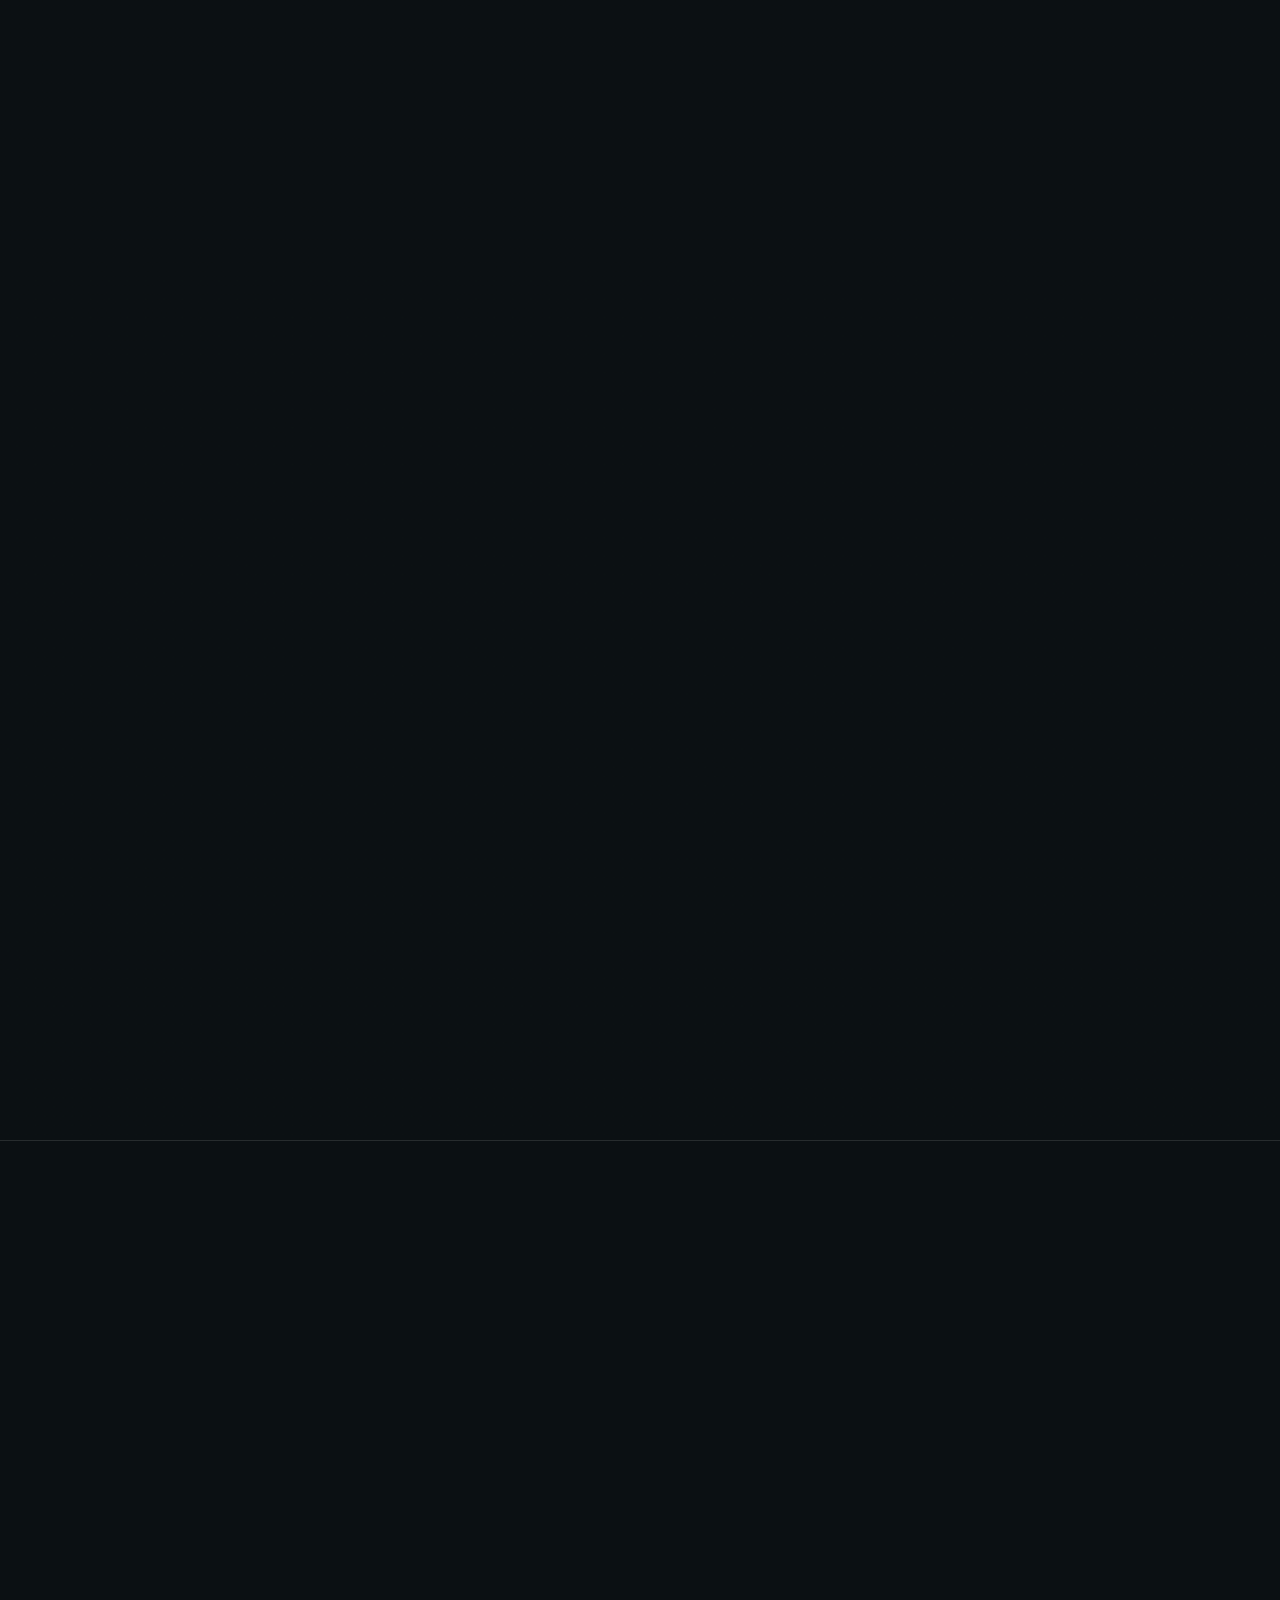
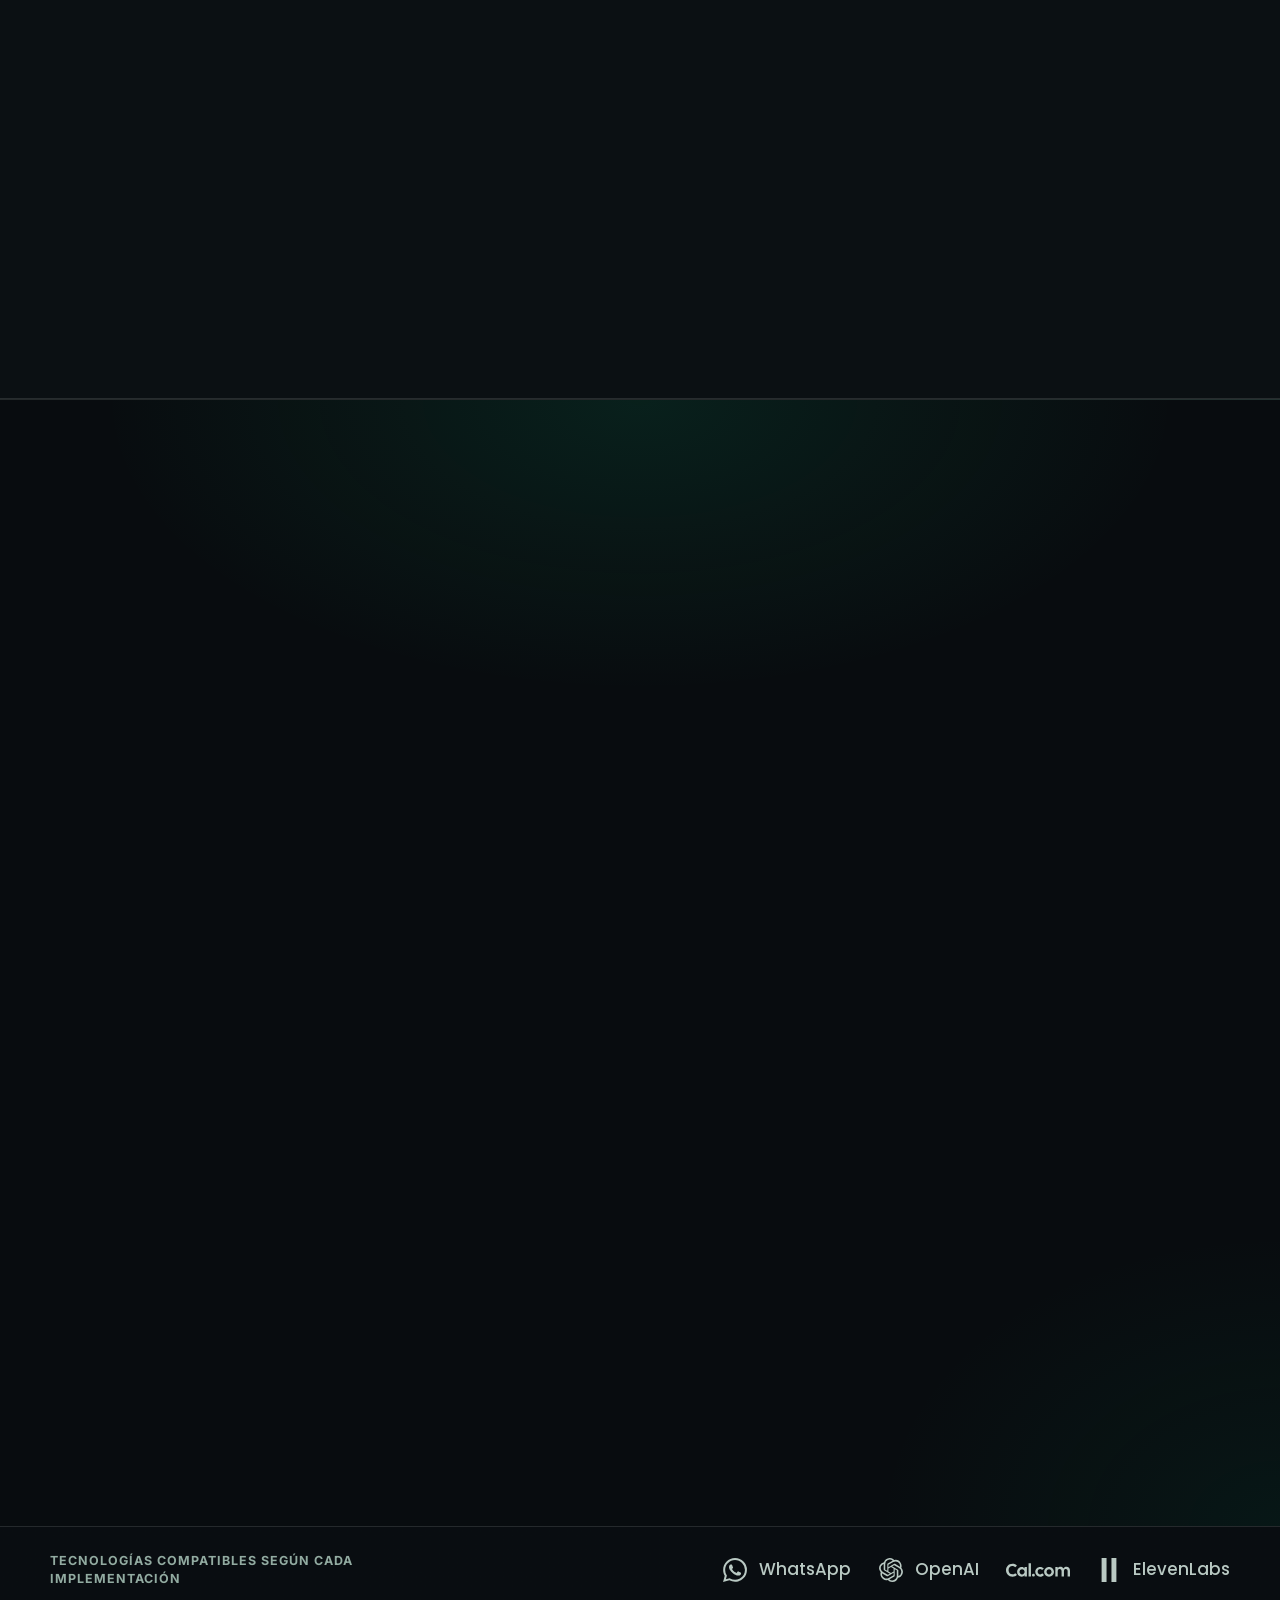
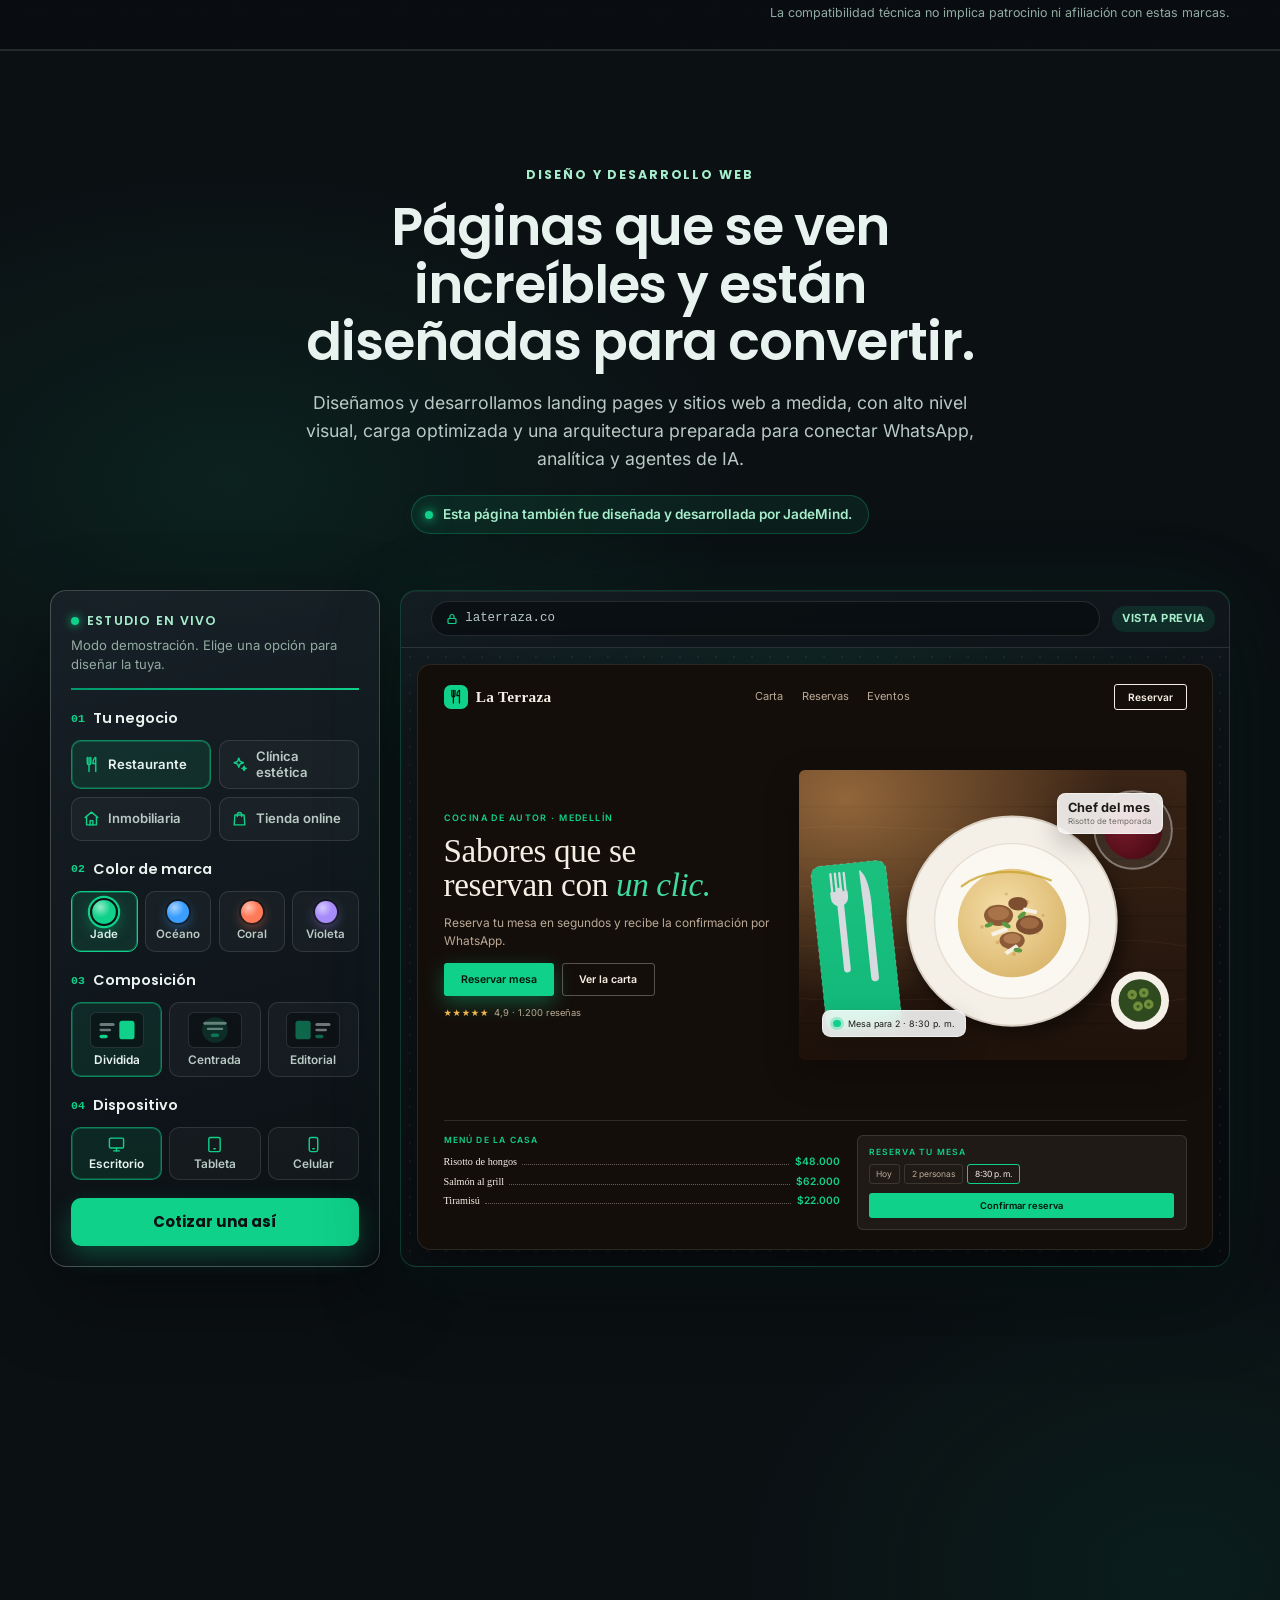
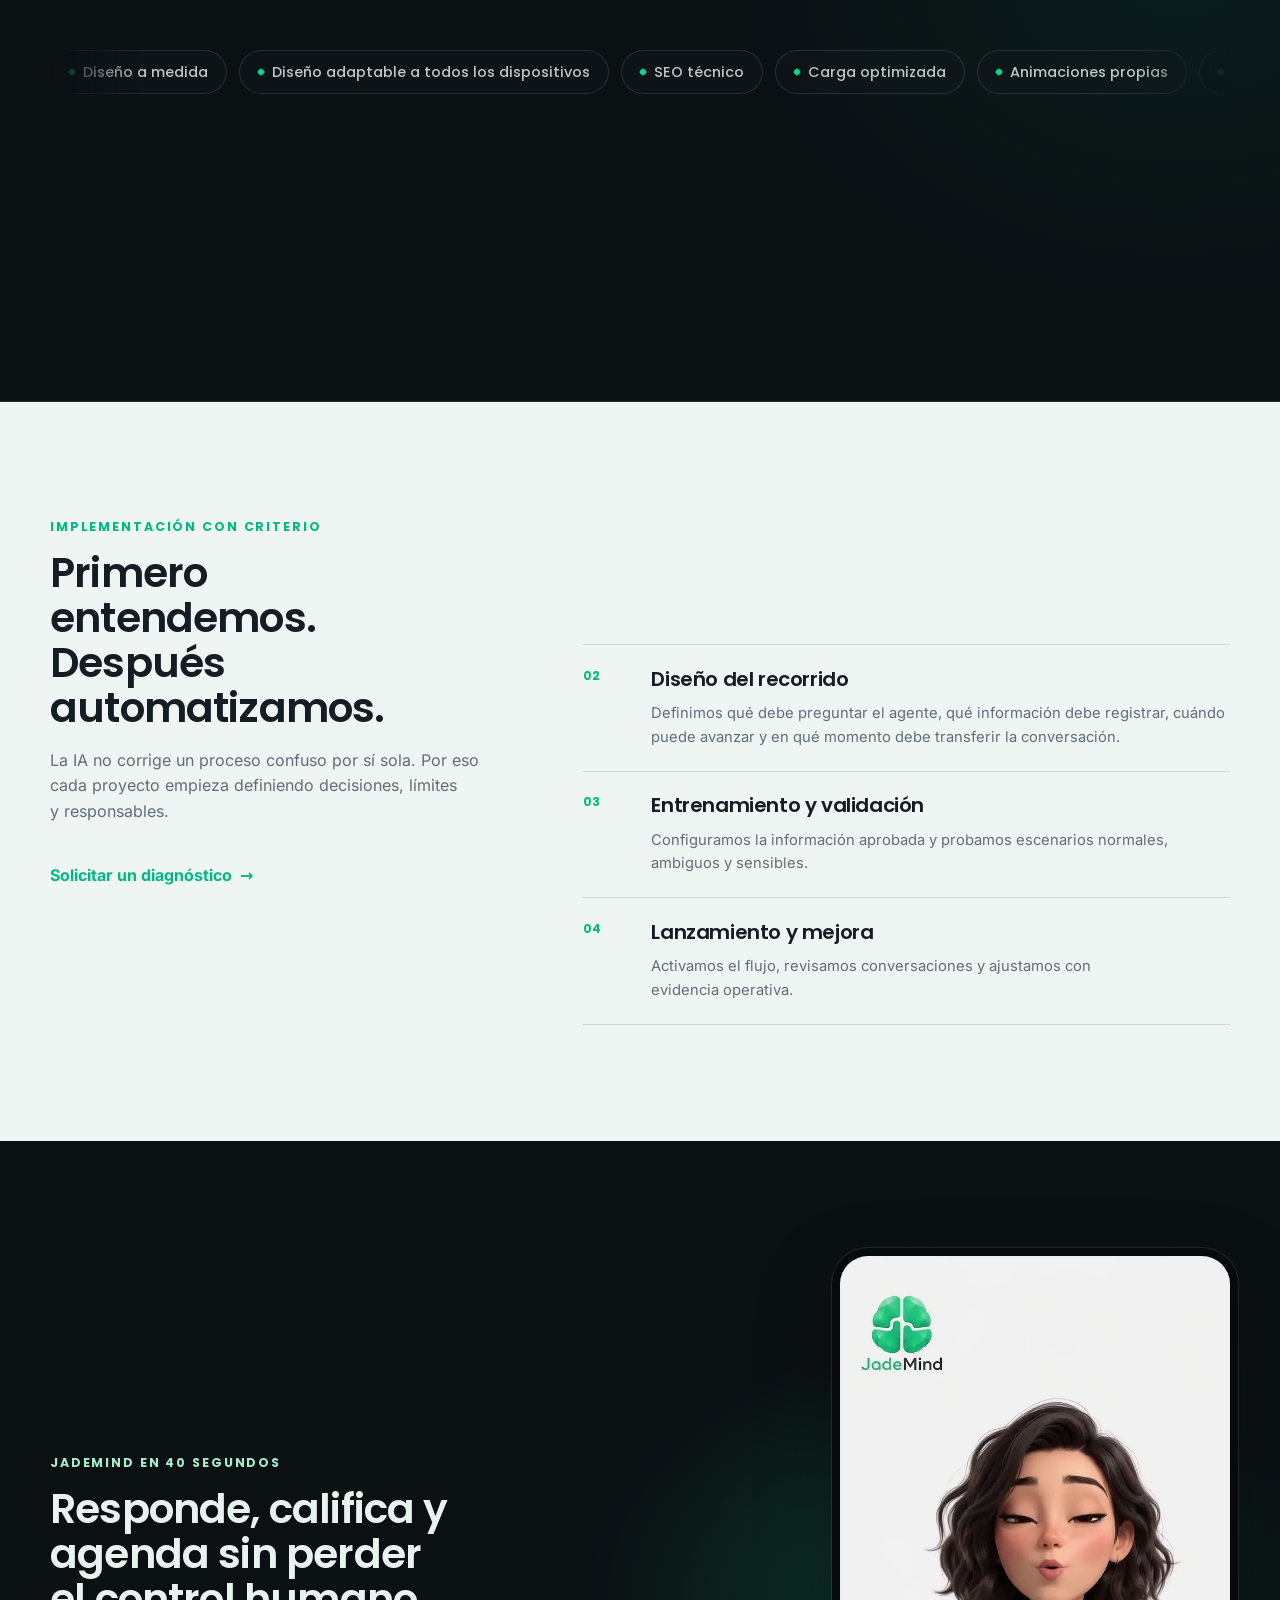
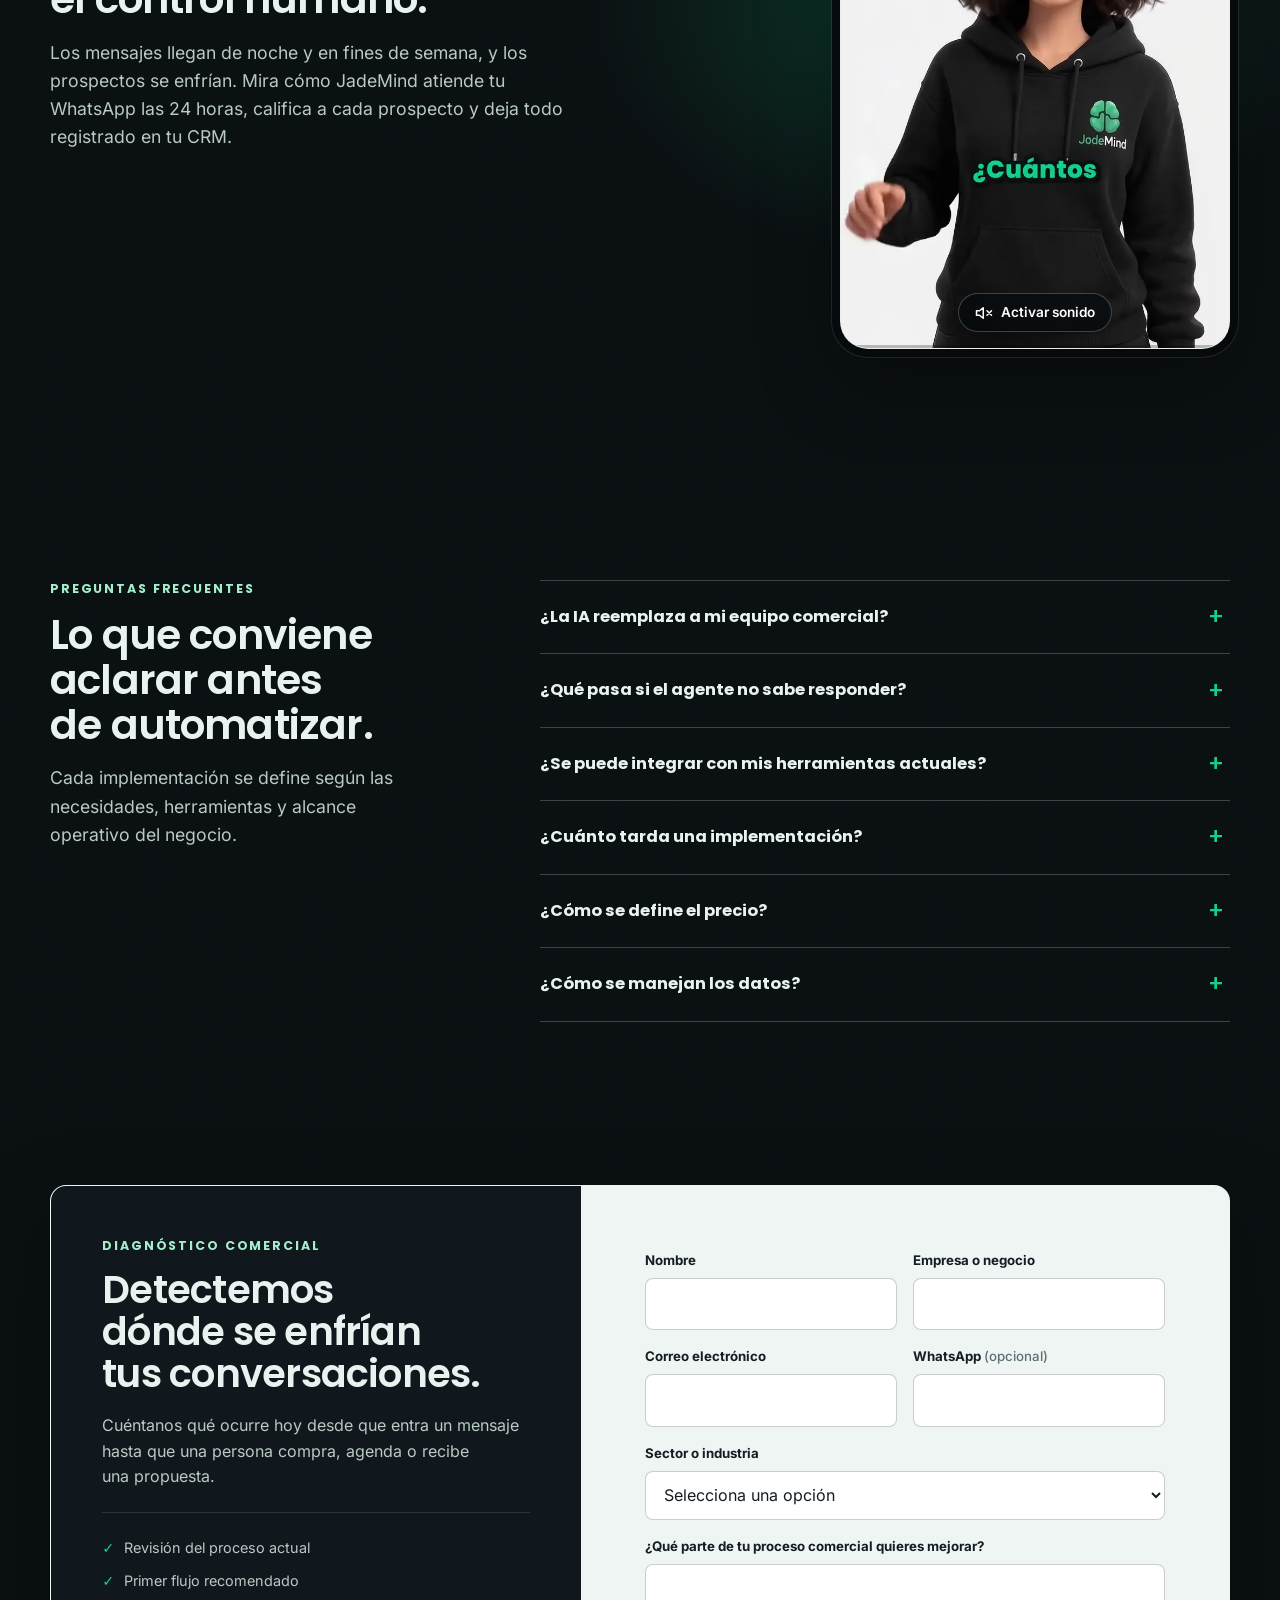
==== commit 5f4f4584: "fix: quitar overflow-x clip de html, rompía el apilado sticky del recorrido El desborde de 48 px ya " ====
--- a/index.html
+++ b/index.html
@@ -31,7 +31,7 @@
   <link rel="manifest" href="site.webmanifest">
   <link rel="preload" href="assets/fonts/inter-var.woff2" as="font" type="font/woff2" crossorigin>
   <link rel="preload" href="assets/fonts/poppins-700.woff2" as="font" type="font/woff2" crossorigin>
-  <link rel="stylesheet" href="styles_v22.css?v=83">
+  <link rel="stylesheet" href="styles_v22.css?v=84">
 
   <script type="application/ld+json">
   {
--- a/styles_v22.css
+++ b/styles_v22.css
@@ -82,10 +82,6 @@
   background: var(--bg);
 }
 
-html {
-  overflow-x: clip;
-}
-
 body {
   min-height: 100vh;
   margin: 0;
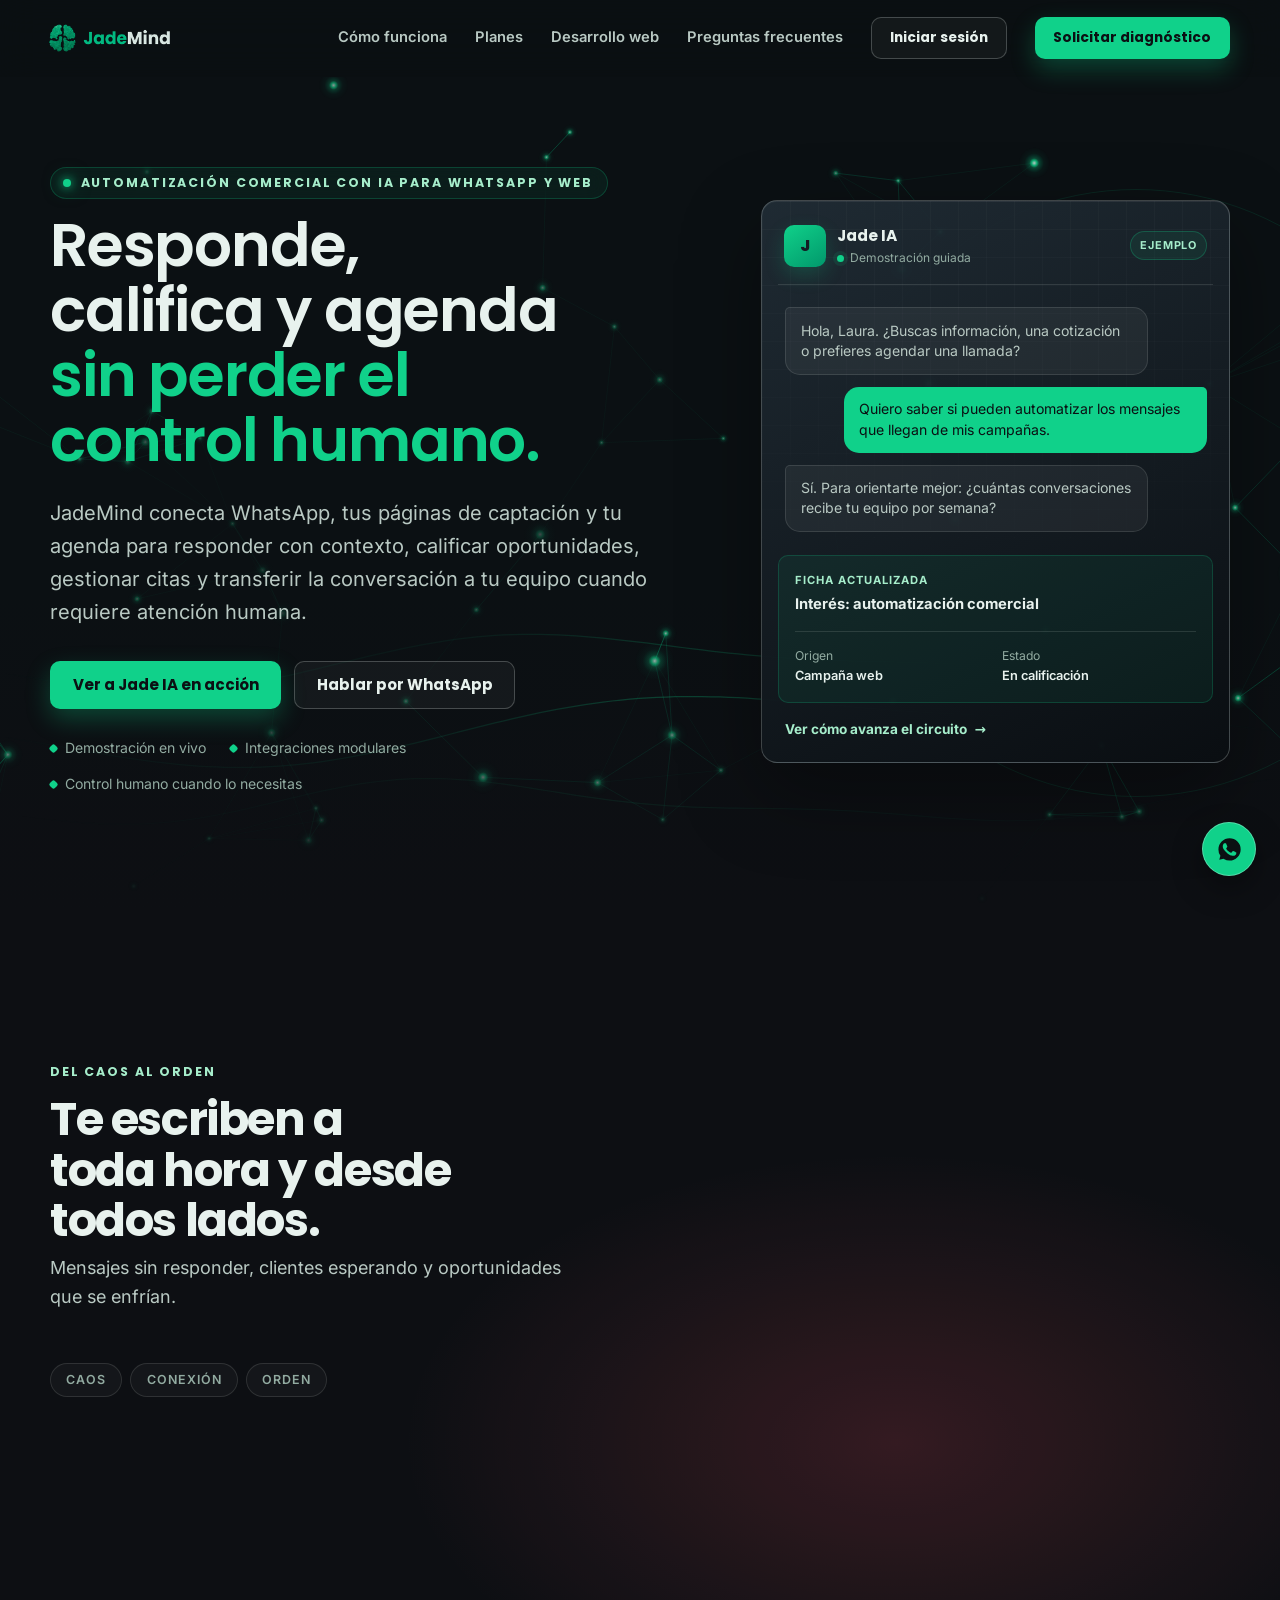
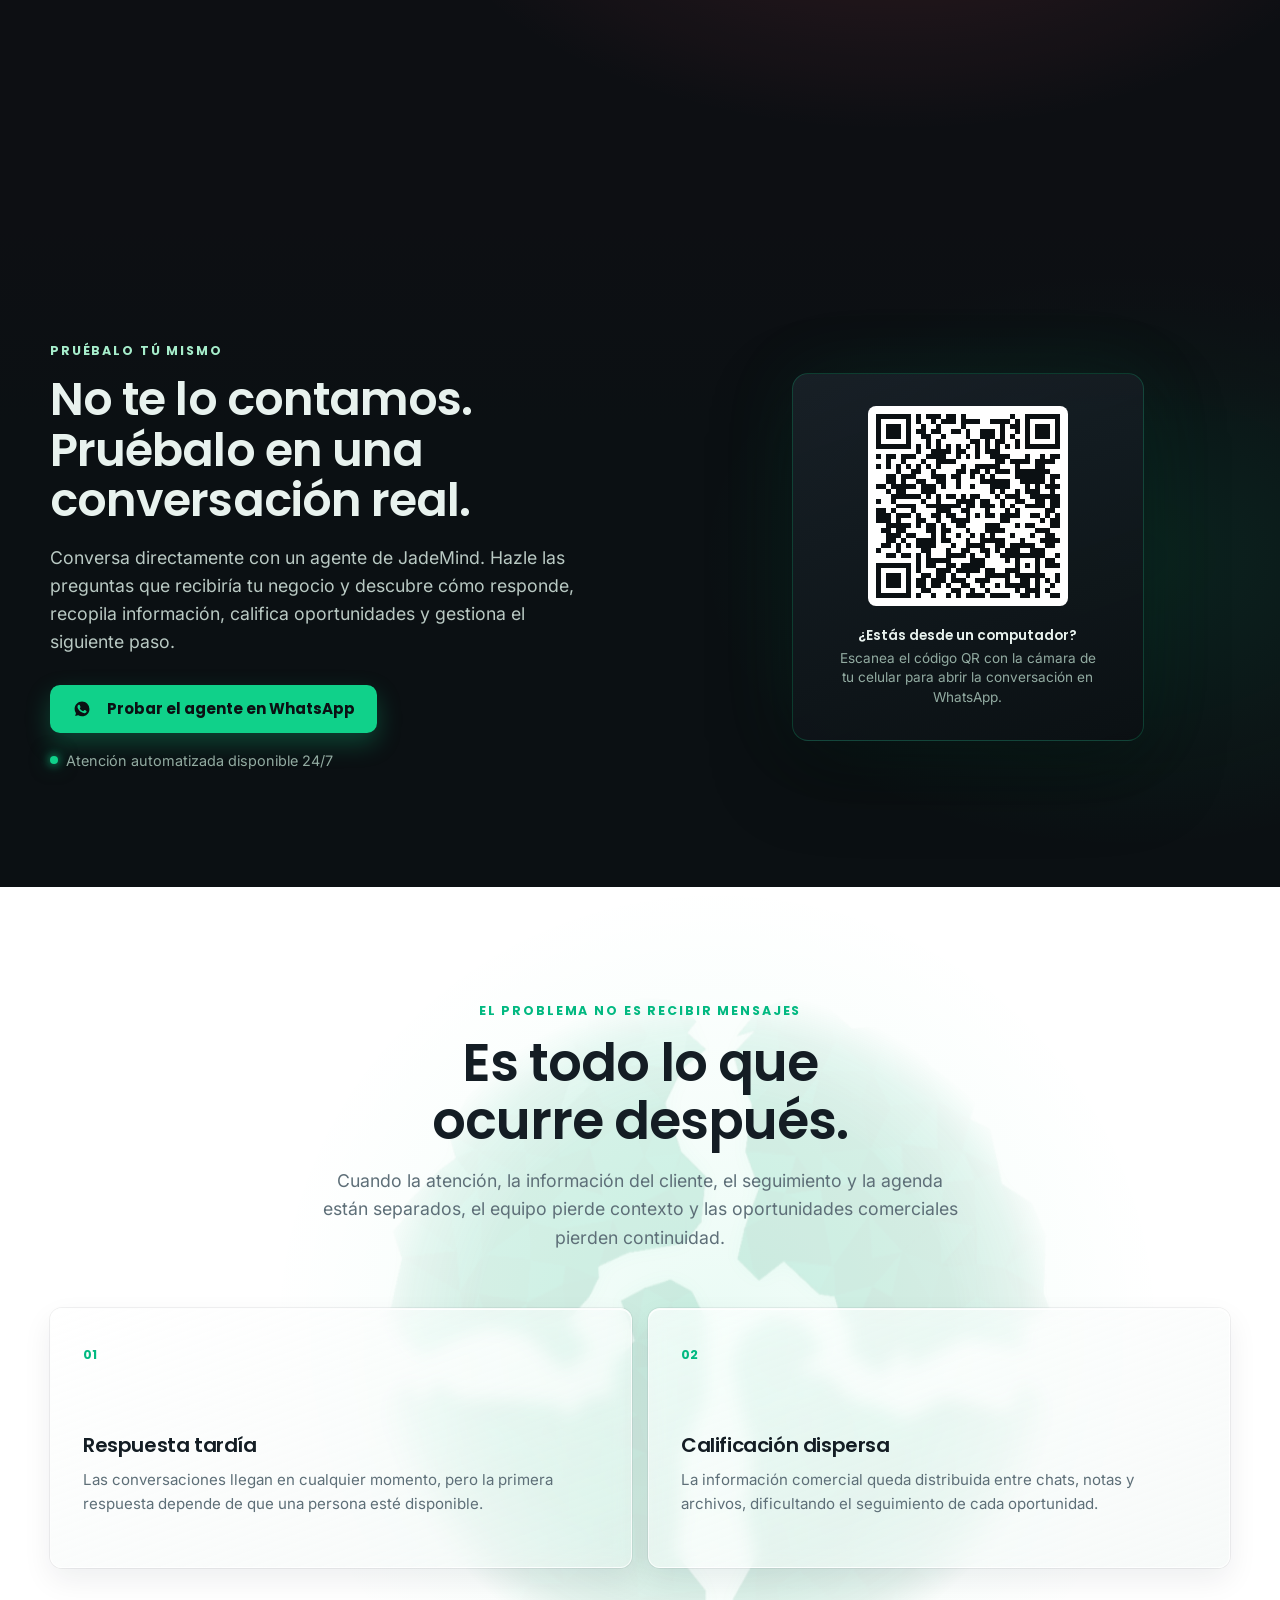
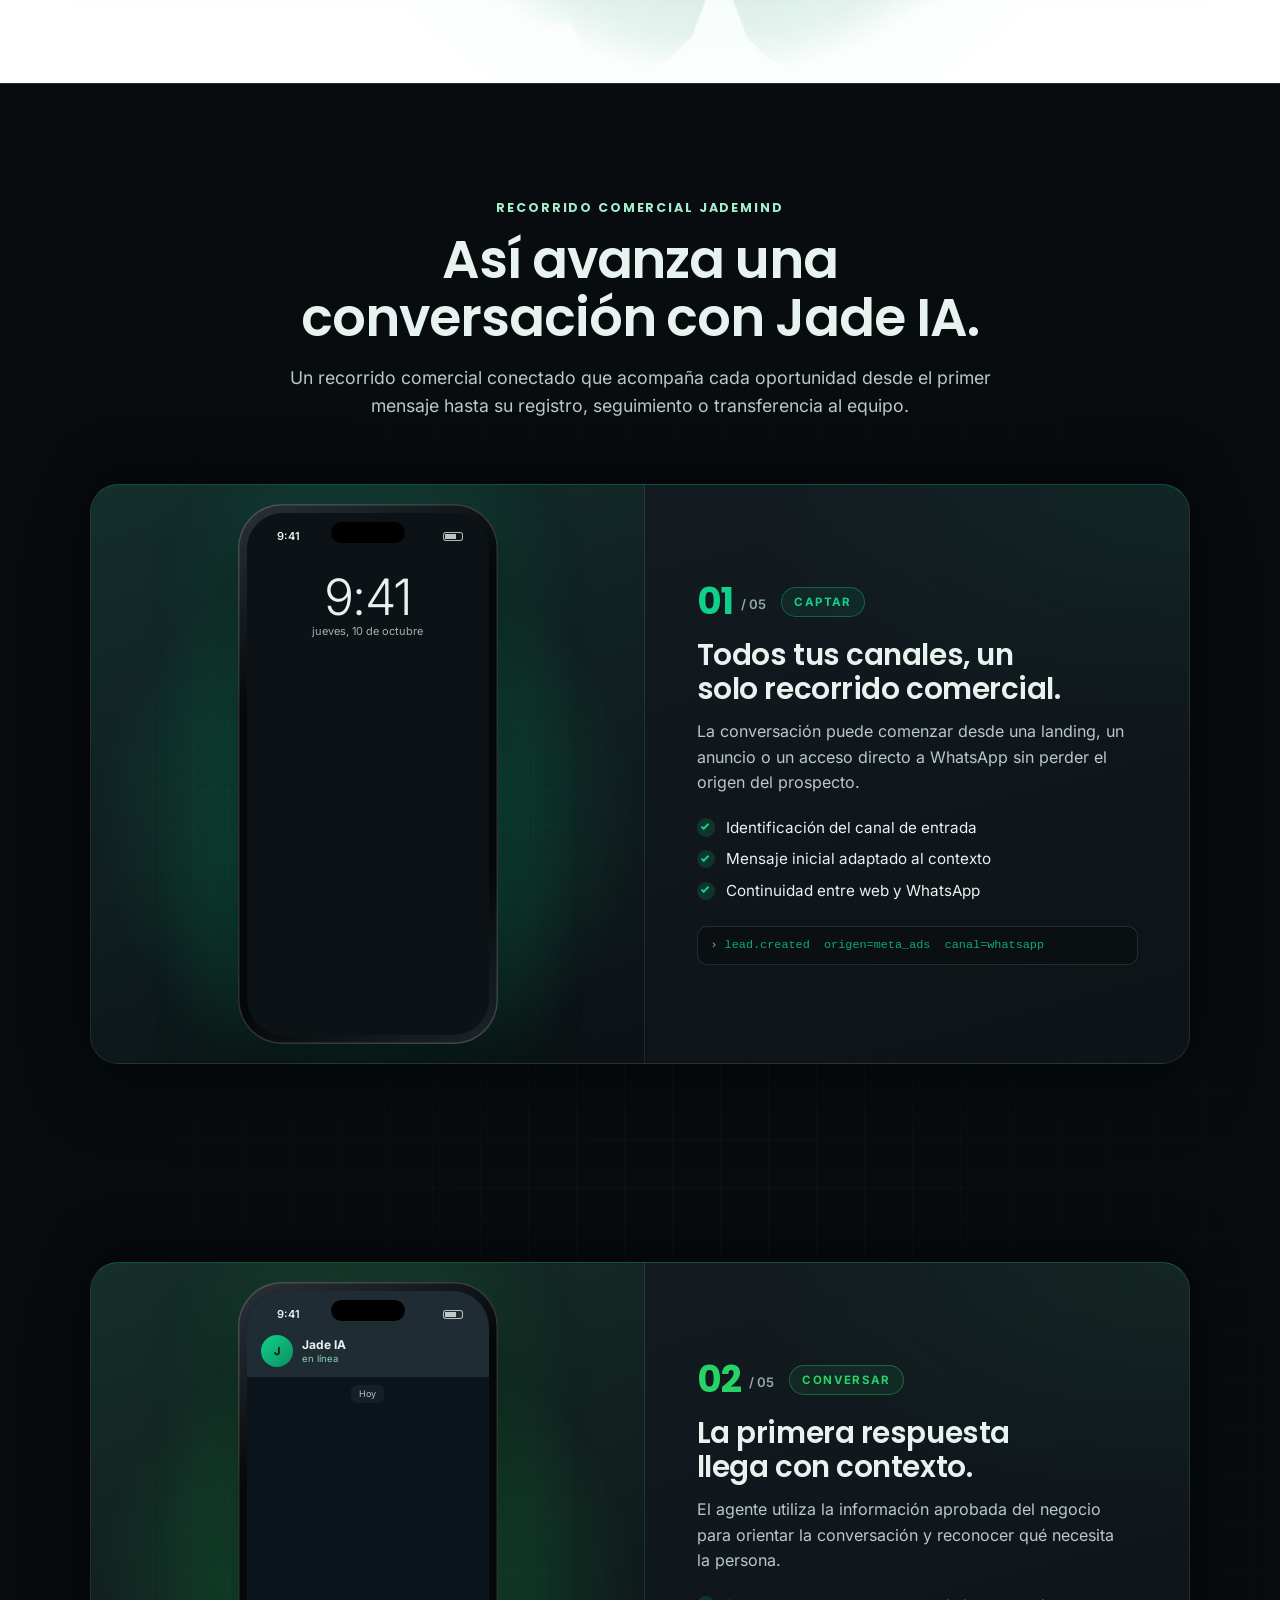
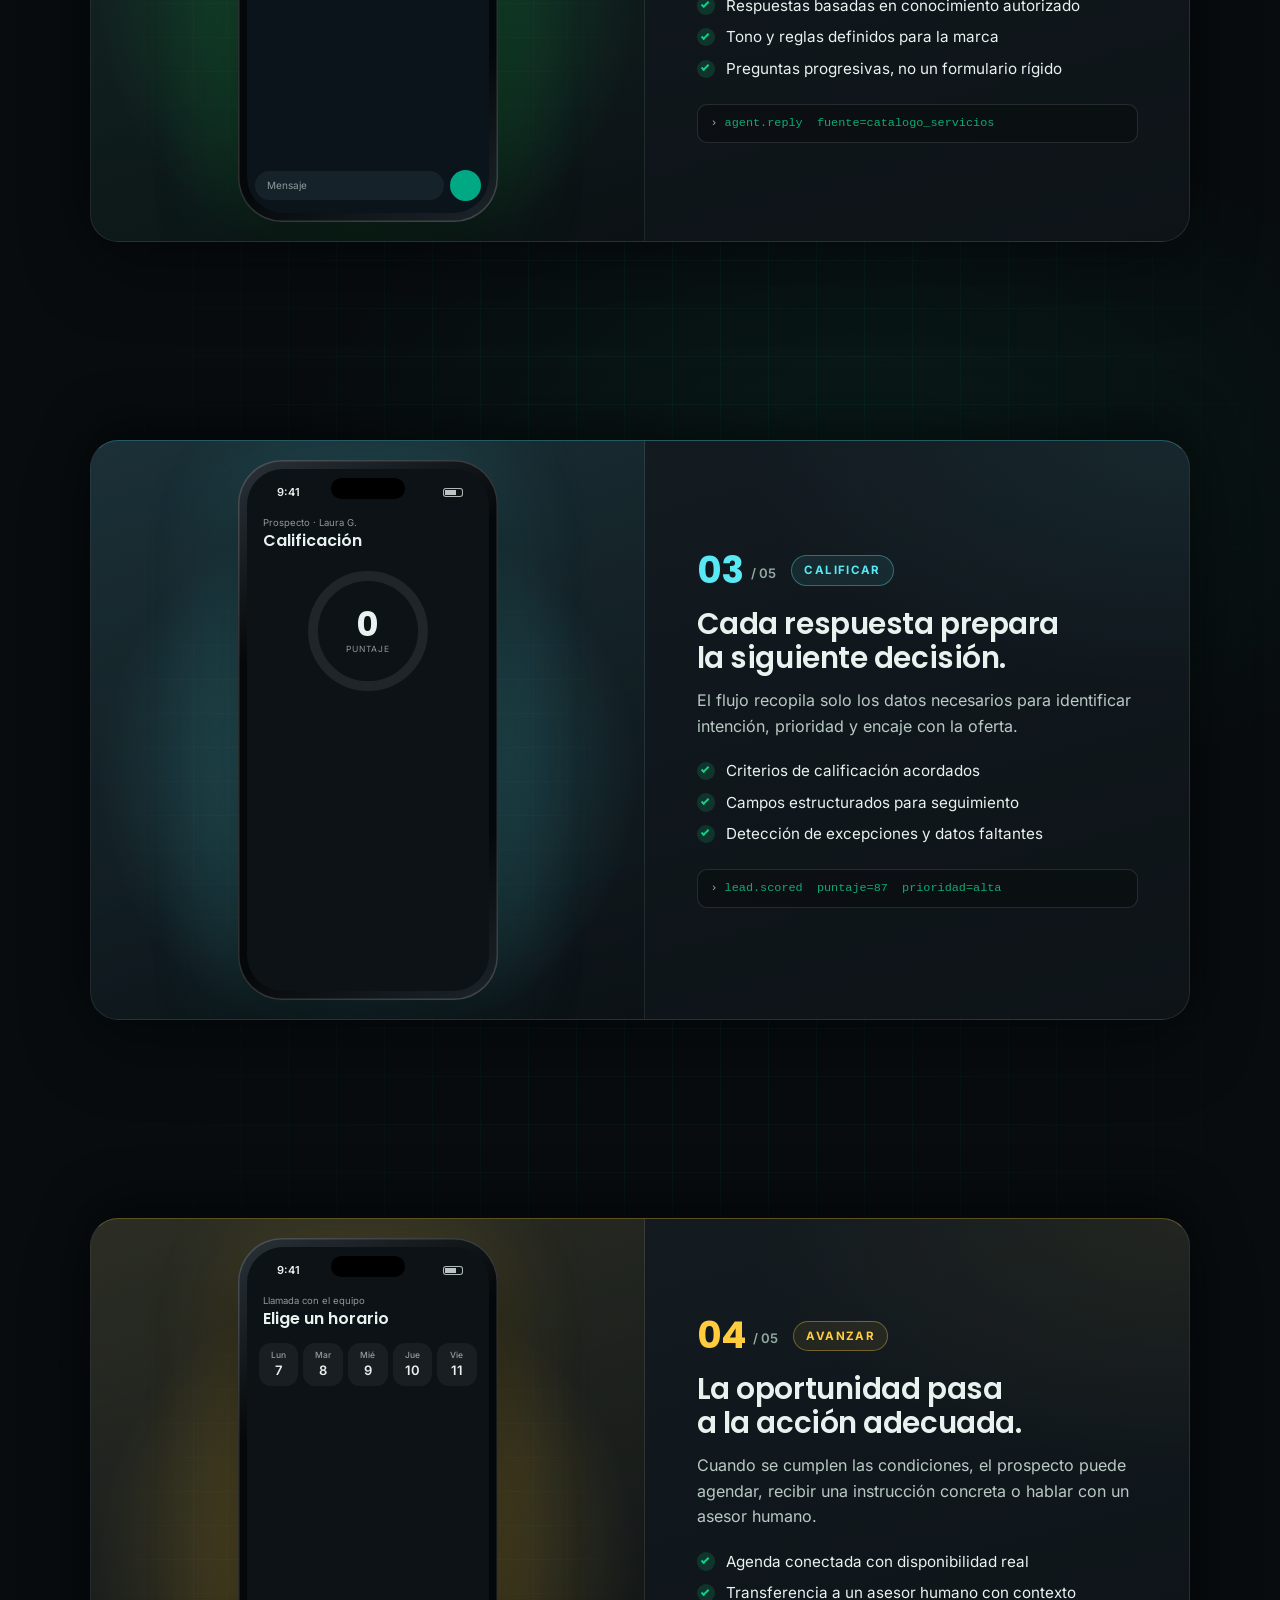
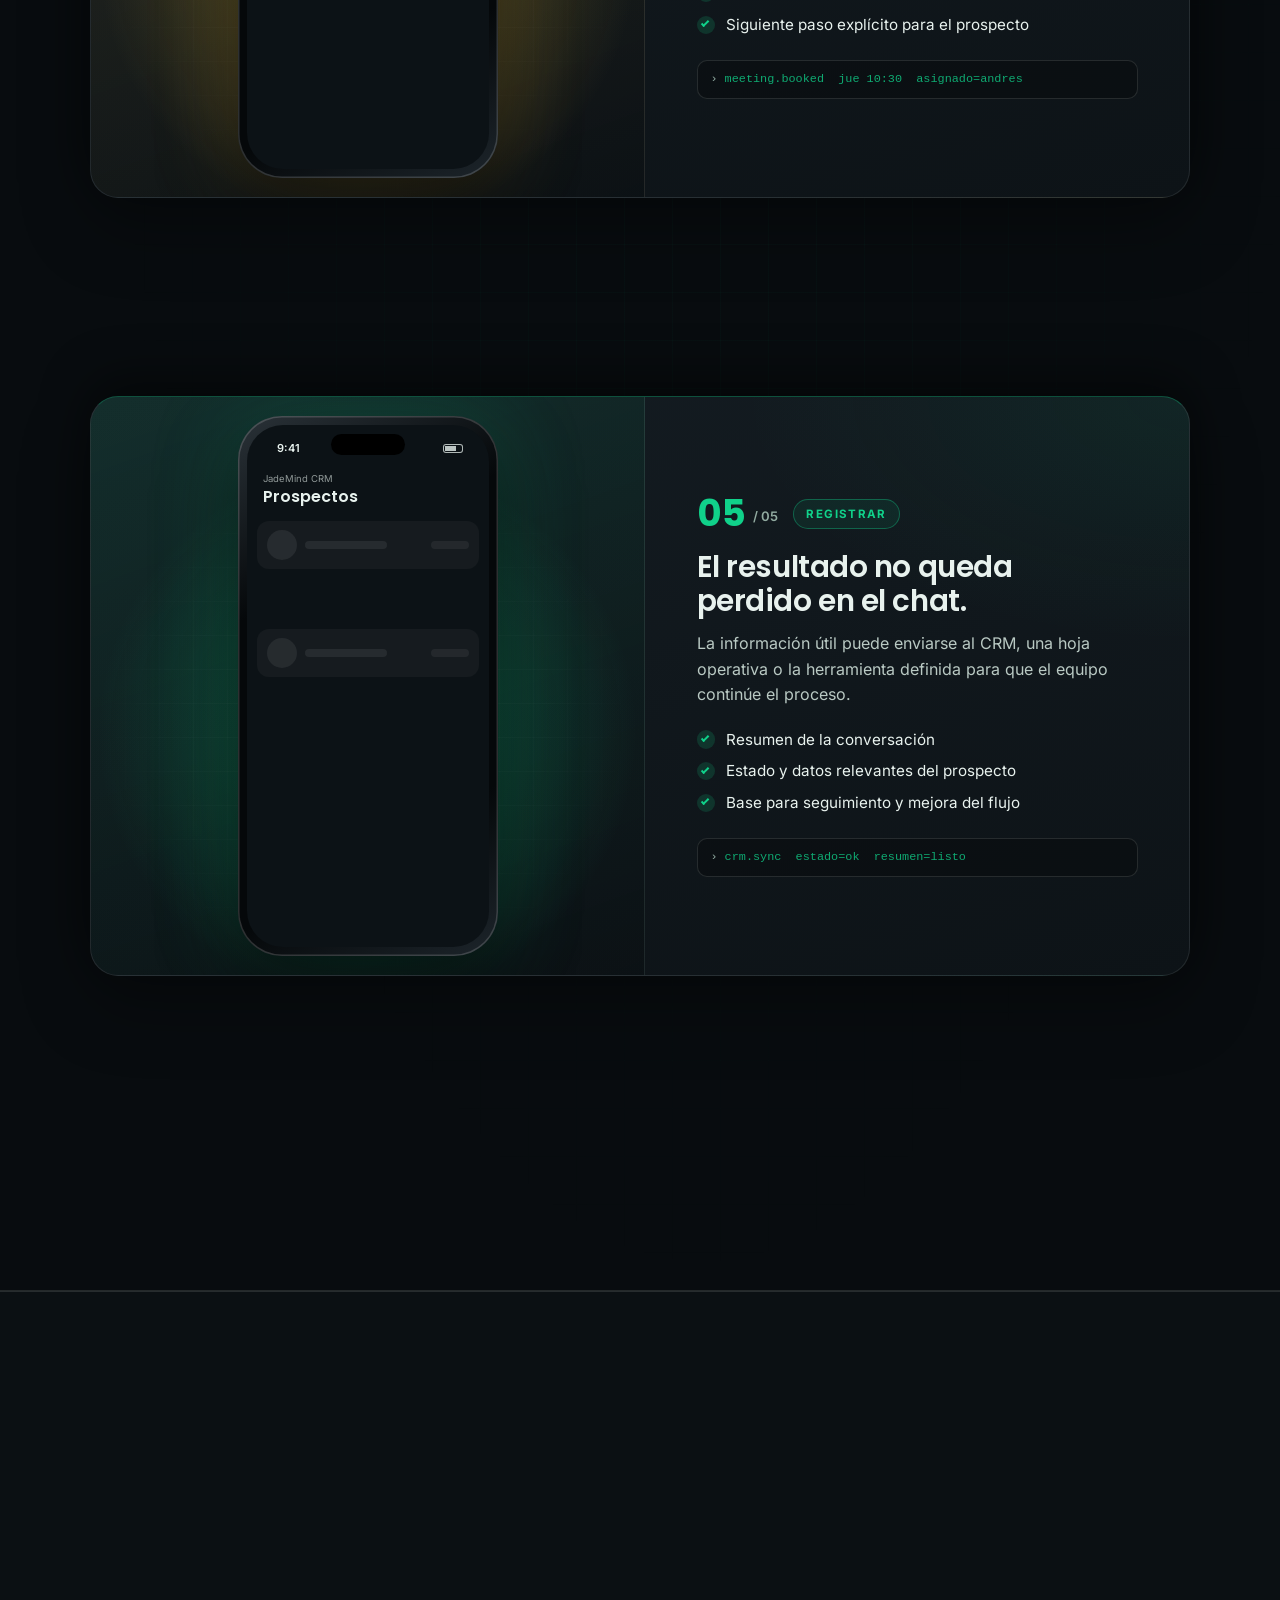
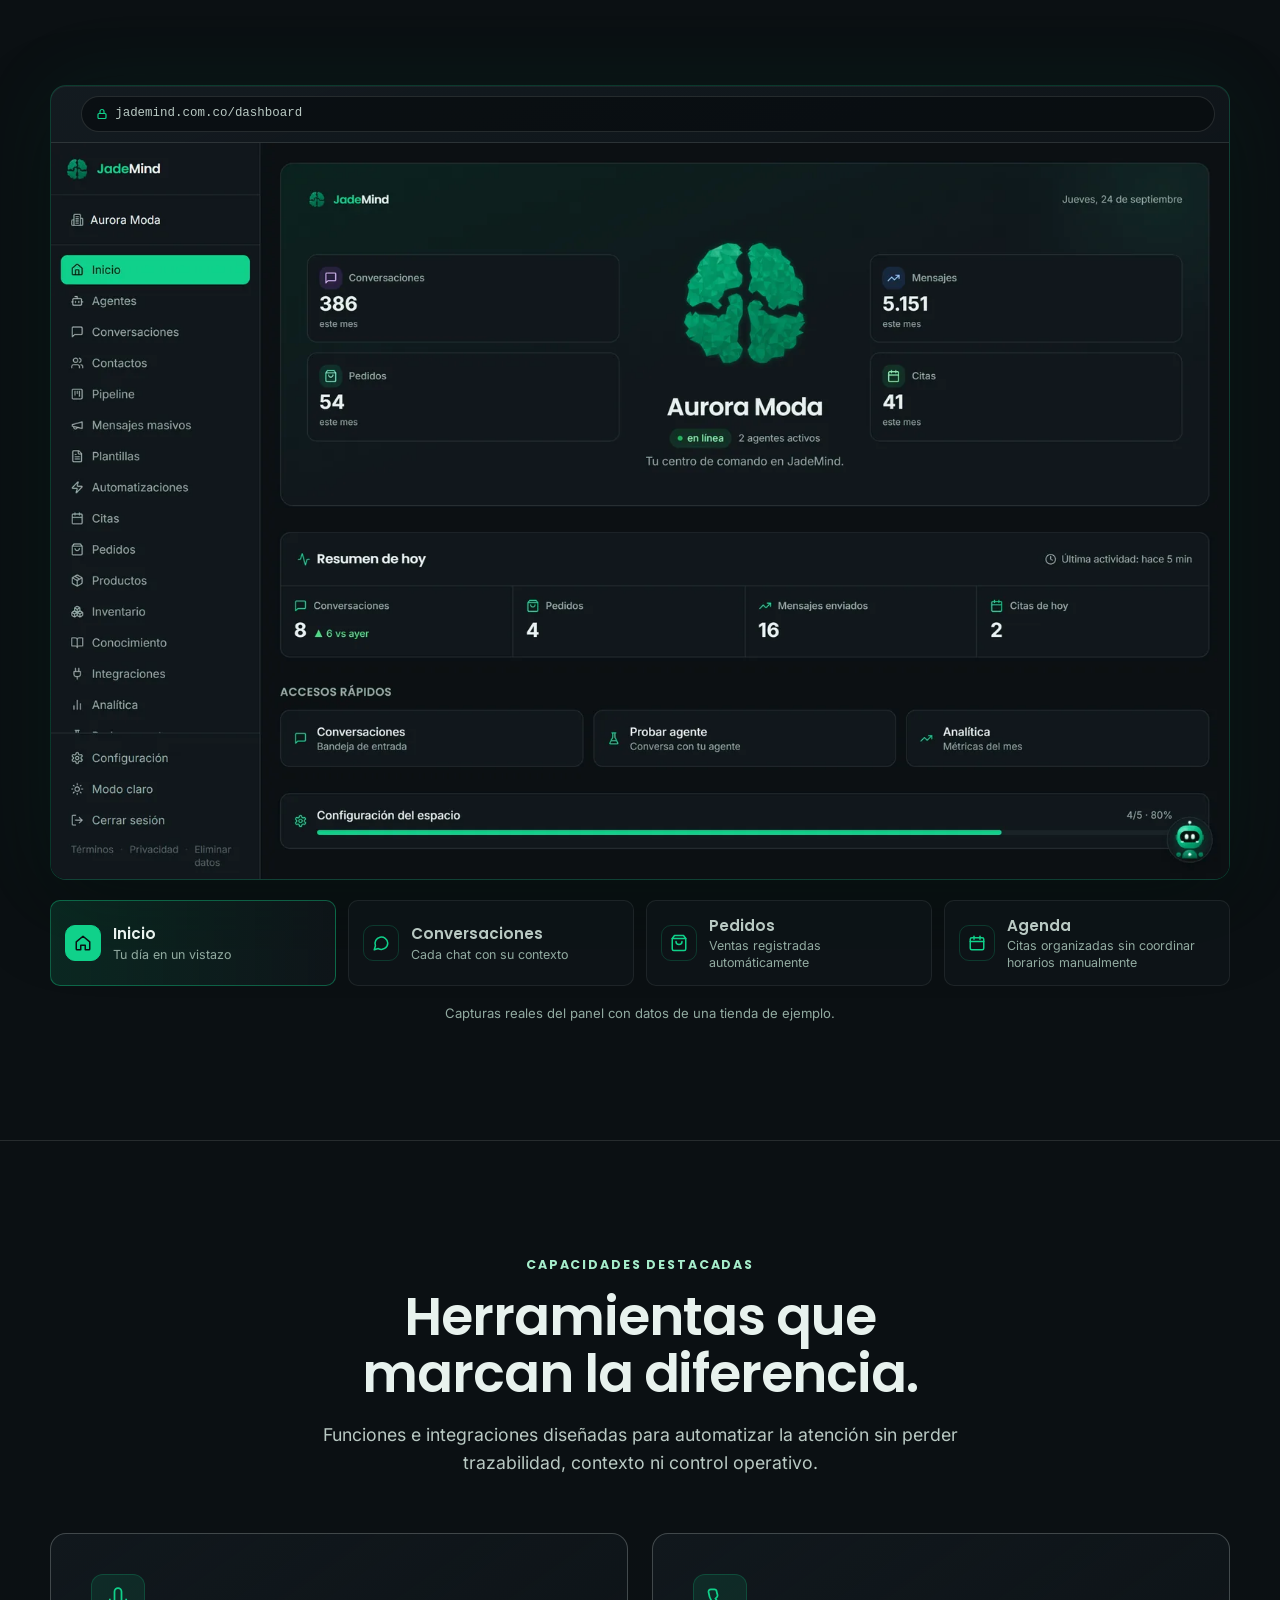
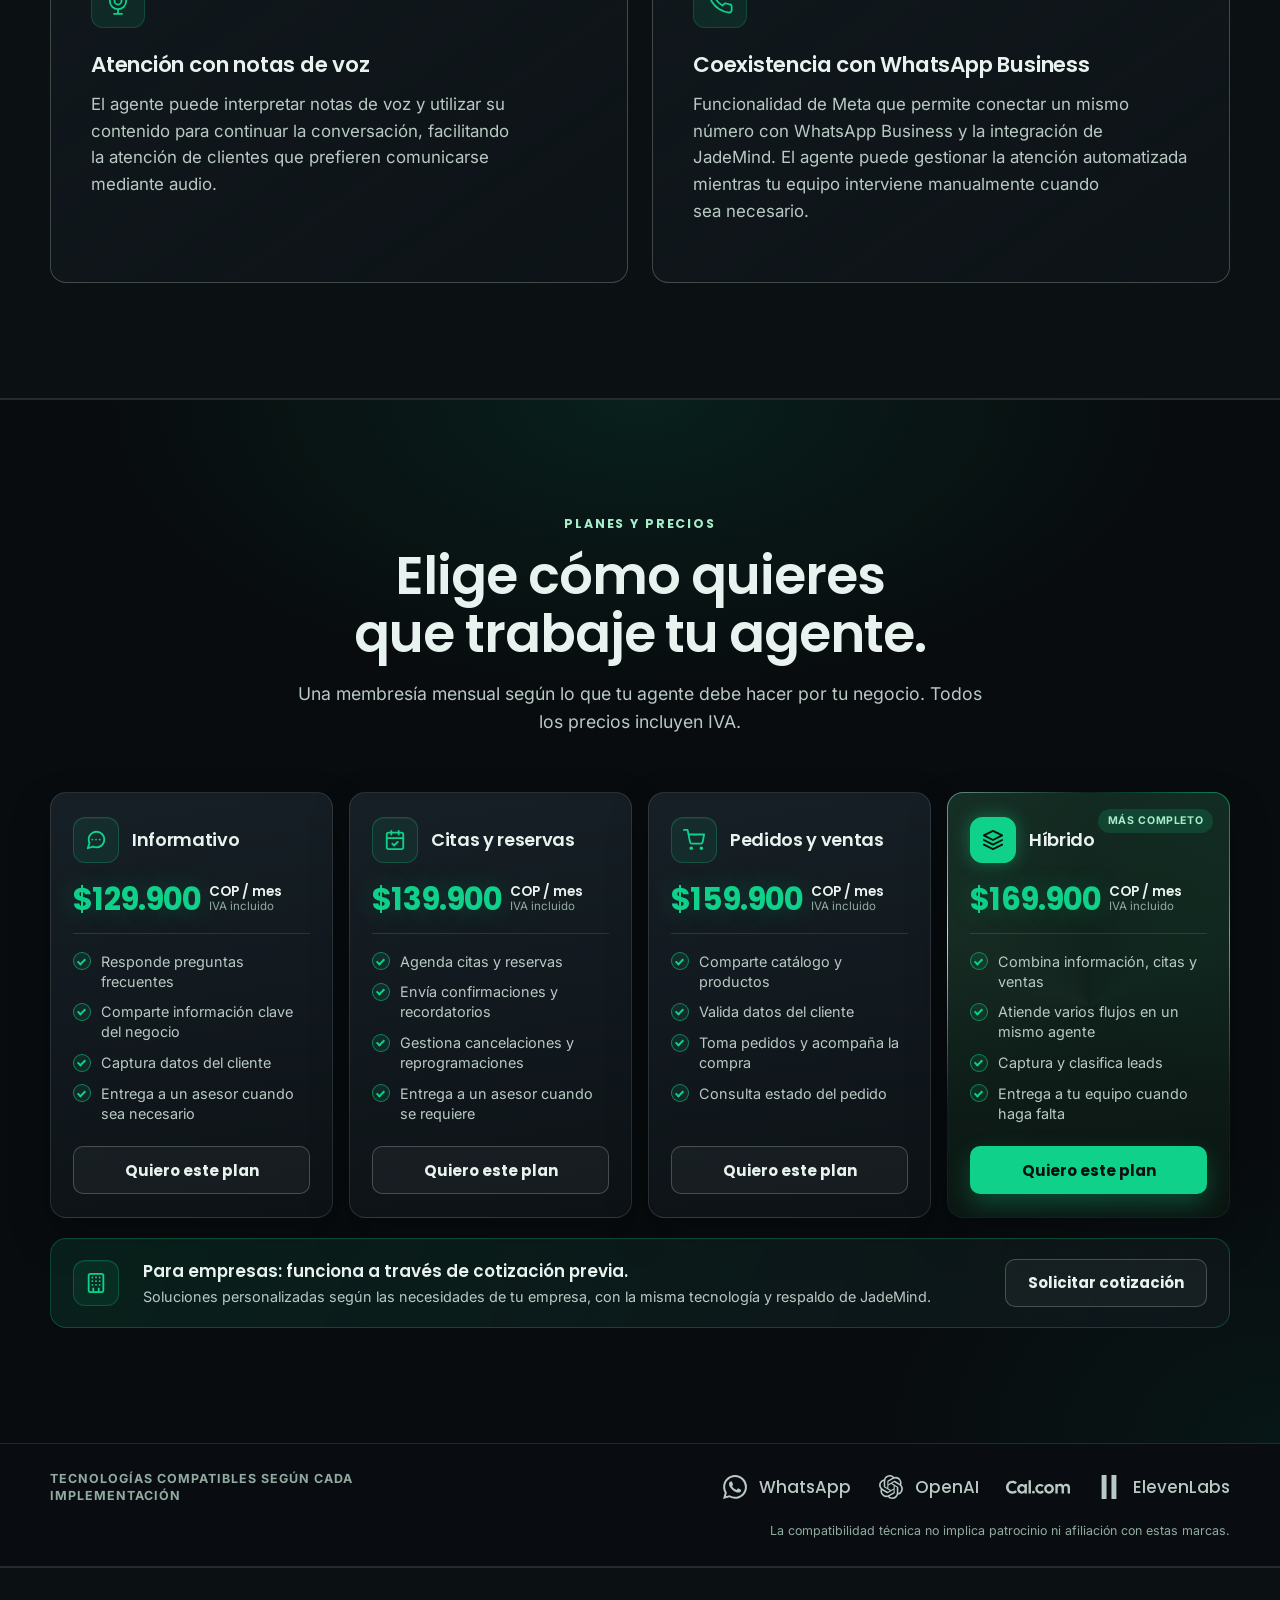
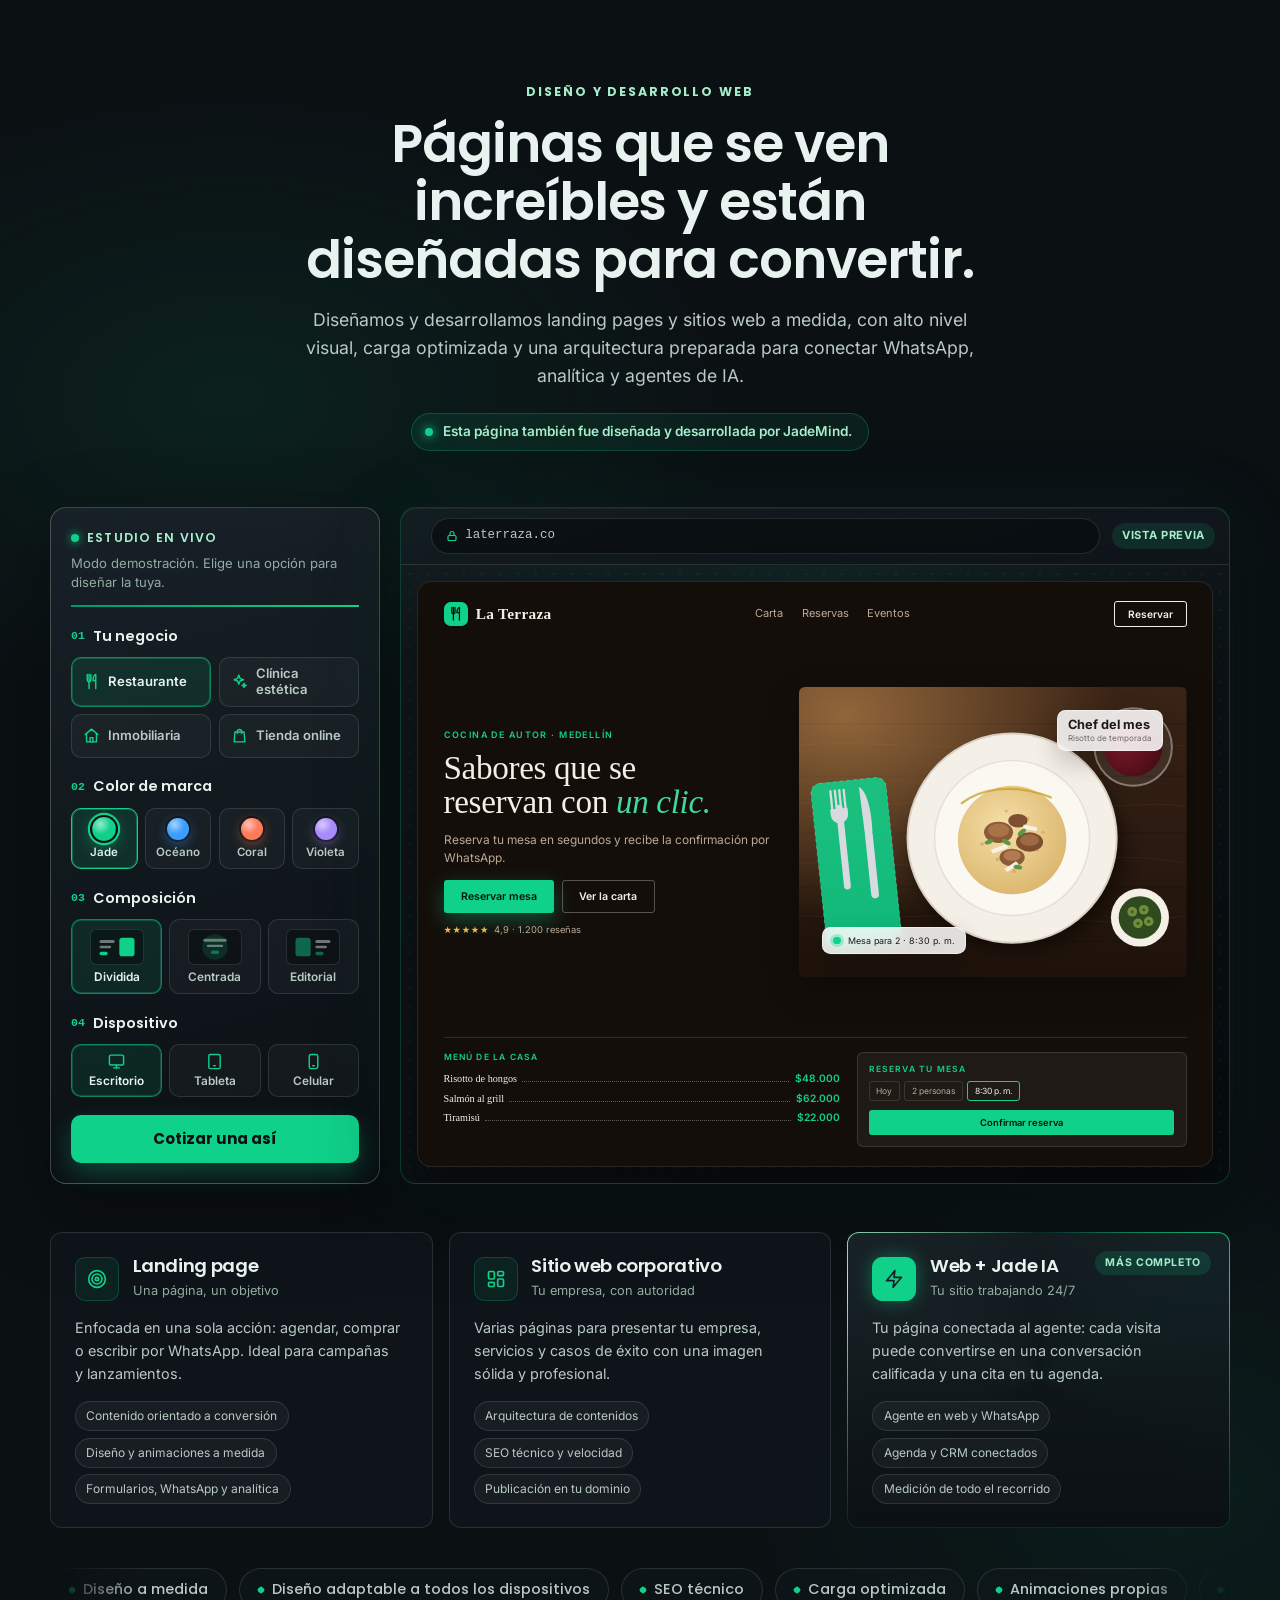
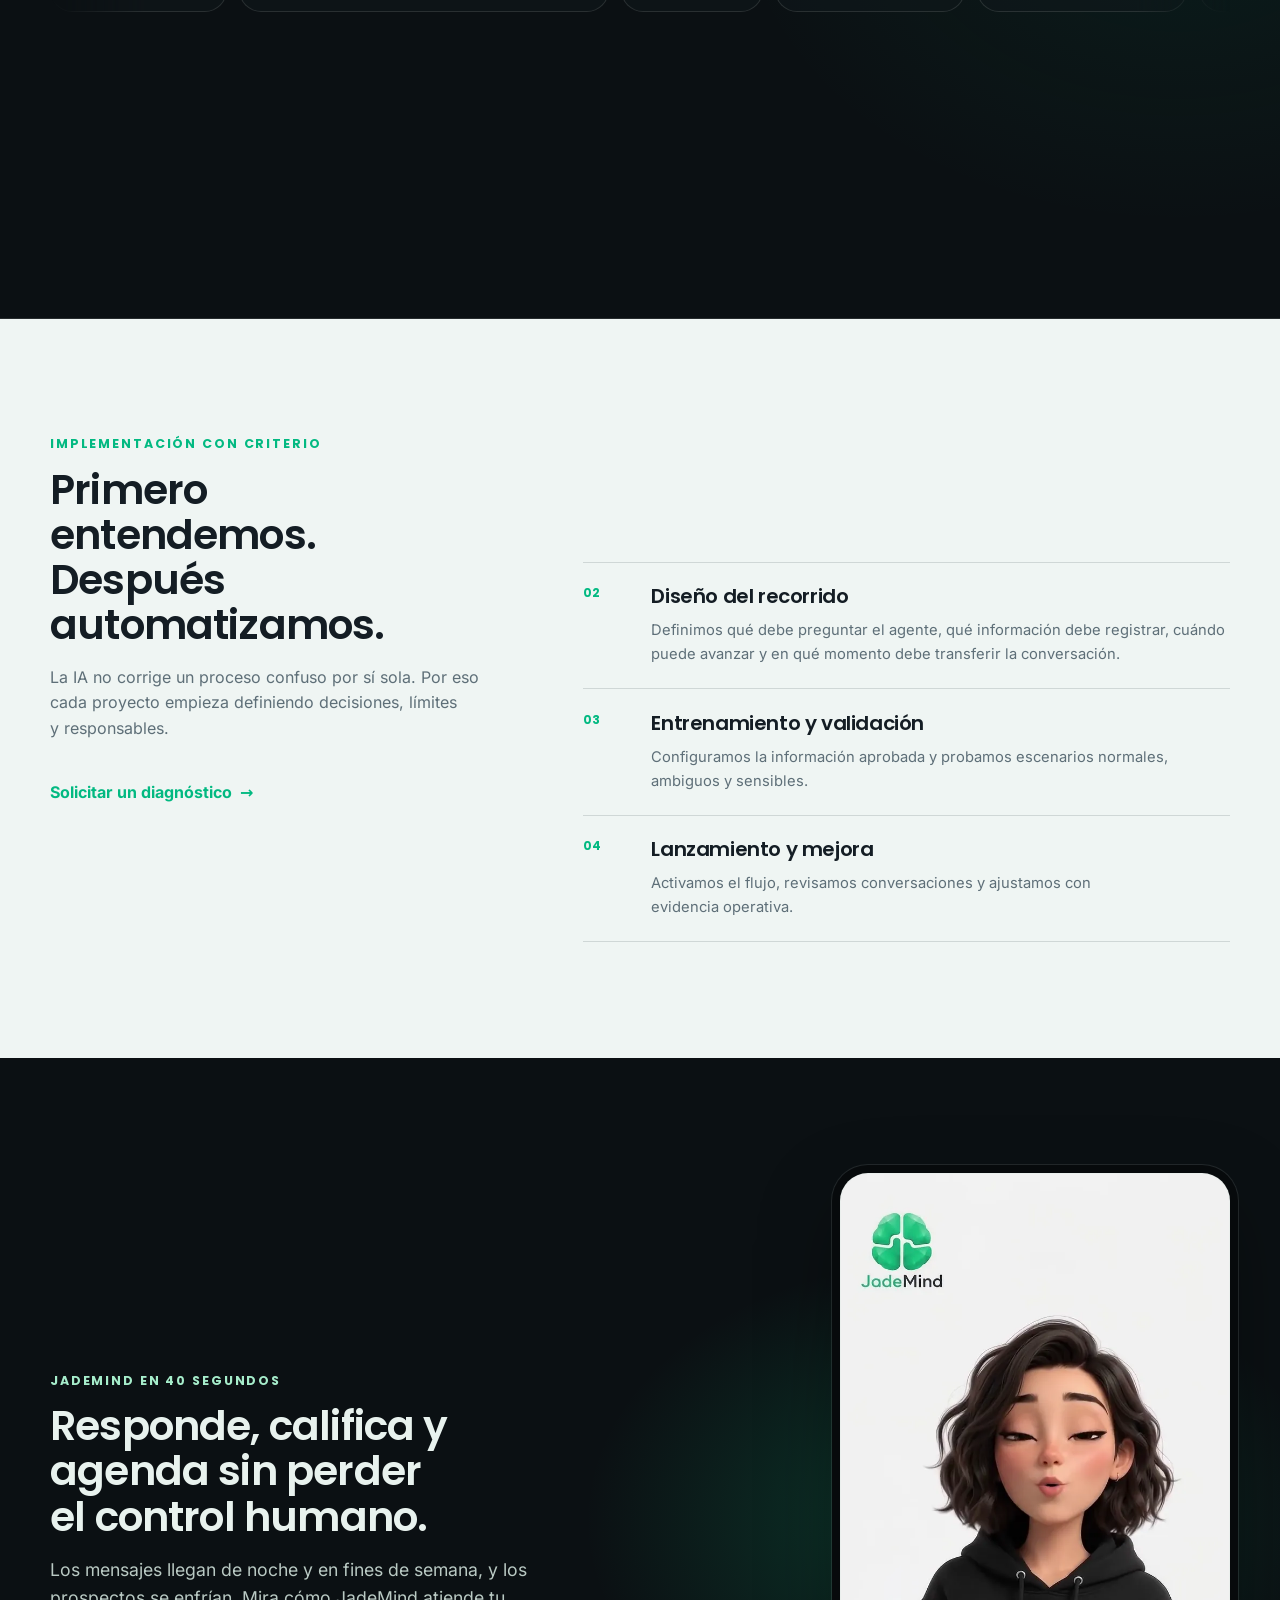
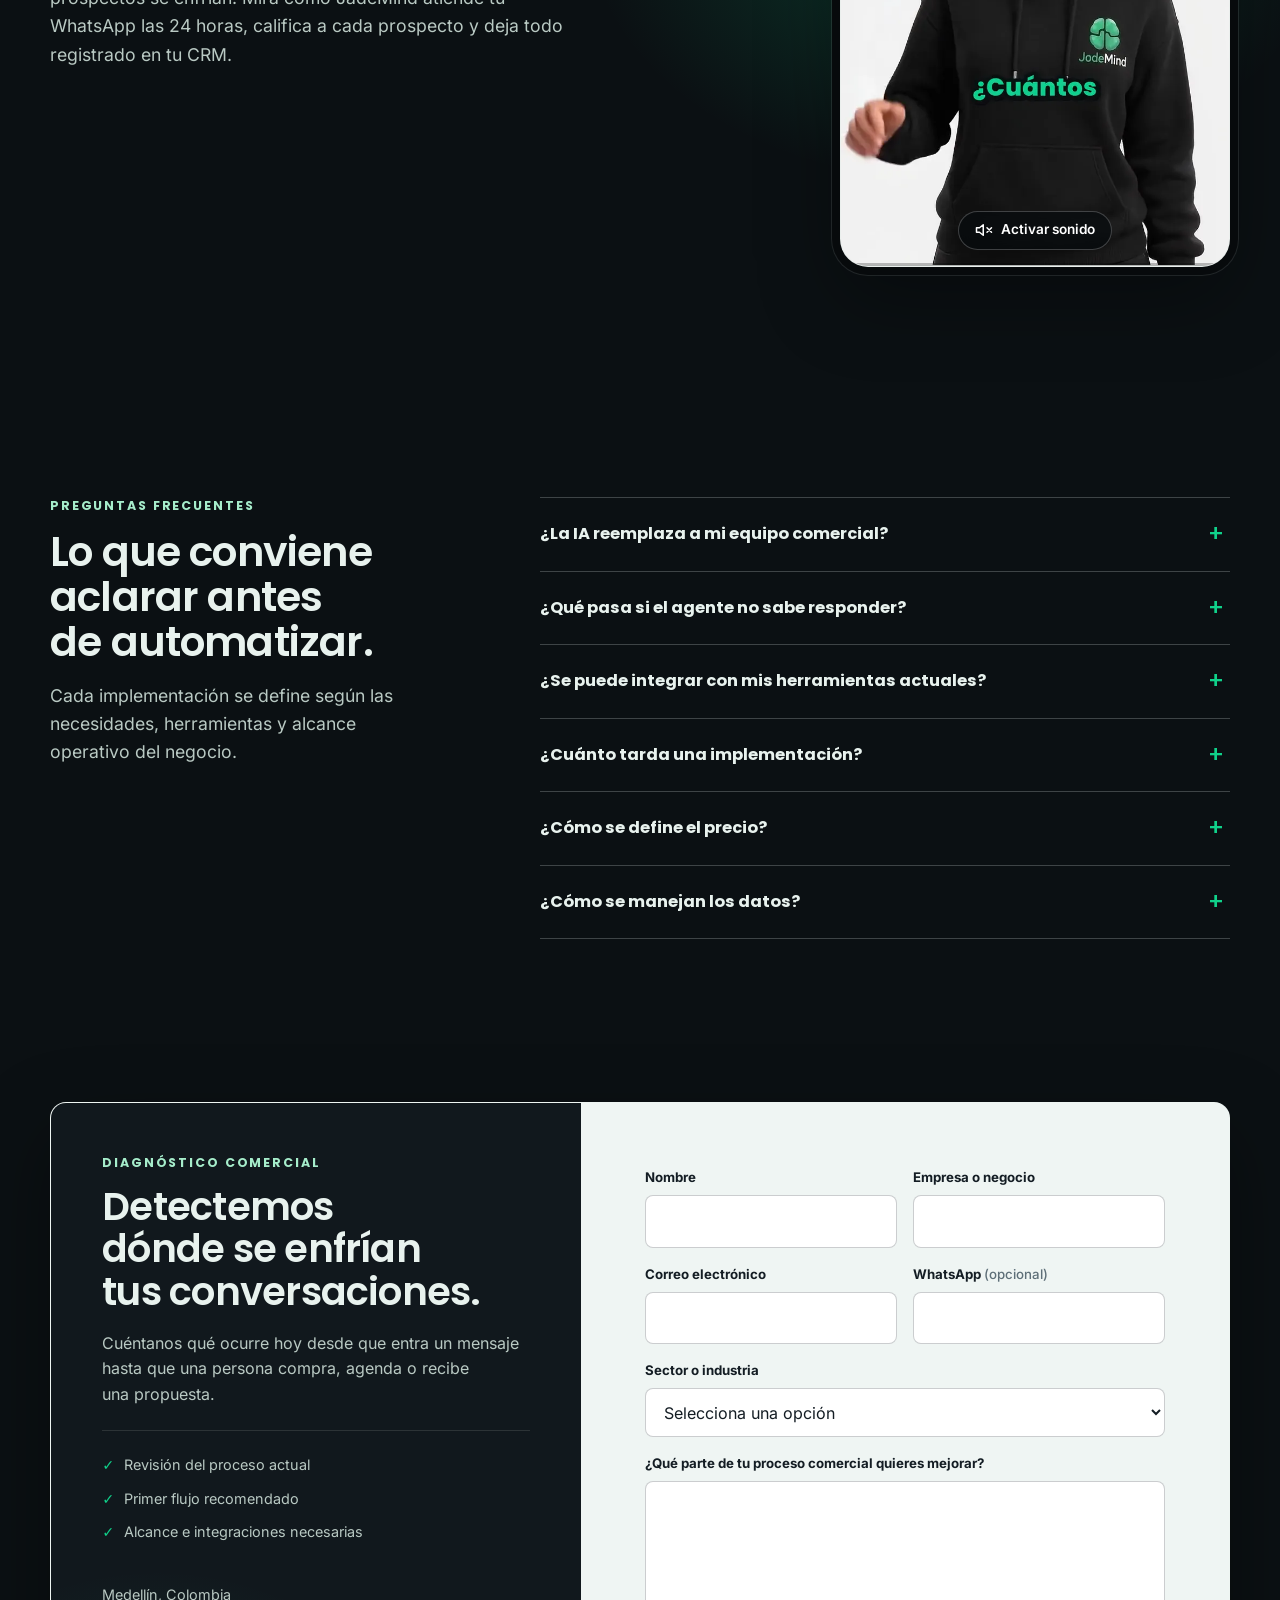
==== commit ed46c280: "fix(planes): quitar la línea "incluye soporte, actualizaciones…" bajo el título" ====
--- a/index.html
+++ b/index.html
@@ -31,7 +31,7 @@
   <link rel="manifest" href="site.webmanifest">
   <link rel="preload" href="assets/fonts/inter-var.woff2" as="font" type="font/woff2" crossorigin>
   <link rel="preload" href="assets/fonts/poppins-700.woff2" as="font" type="font/woff2" crossorigin>
-  <link rel="stylesheet" href="styles_v22.css?v=84">
+  <link rel="stylesheet" href="styles_v22.css?v=85">
 
   <script type="application/ld+json">
   {
@@ -568,14 +568,6 @@
           <p>Una membresía mensual según lo que tu agente debe hacer por tu negocio. Todos los precios incluyen IVA.</p>
         </div>
 
-        <div class="pricing-switch reveal-on-scroll">
-          <p class="pricing-includes">
-            <svg viewBox="0 0 24 24" fill="none" stroke="currentColor" stroke-width="2.2" stroke-linecap="round" stroke-linejoin="round" aria-hidden="true"><path d="M20.6 13.4 13.4 20.6a2 2 0 0 1-2.8 0L3 13V3h10l7.6 7.6a2 2 0 0 1 0 2.8z"/><circle cx="7.5" cy="7.5" r="1.5"/></svg>
-            <span>Incluye soporte, actualizaciones, capacitaciones e implementación de productos.</span>
-          </p>
-        </div>
-
-
         <div class="pricing-grid">
           <article class="price-card reveal-on-scroll" data-plan="informativo" data-spotlight>
             <div class="price-head">
--- a/styles_v22.css
+++ b/styles_v22.css
@@ -5966,35 +5966,6 @@
 }
 
 /* Selector de modalidad */
-.pricing-switch {
-  display: grid;
-  justify-items: center;
-  gap: 1rem;
-  margin-bottom: 2.5rem;
-}
-
-.pricing-includes {
-  display: inline-flex;
-  align-items: center;
-  gap: 0.6rem;
-  max-width: 640px;
-  padding: 0.55rem 1.1rem;
-  margin: 0;
-  border: 1px solid rgba(16, 209, 138, 0.25);
-  border-radius: 999px;
-  background: rgba(16, 209, 138, 0.07);
-  color: var(--accent-soft);
-  font-size: 0.9rem;
-  text-align: left;
-}
-
-.pricing-includes svg {
-  width: 16px;
-  height: 16px;
-  flex: 0 0 auto;
-  color: var(--accent);
-}
-
 /* Tarjetas */
 .pricing-grid {
   display: grid;
@@ -6219,15 +6190,6 @@
 }
 
 @media (max-width: 640px) {
-  .pricing-switch {
-    margin-bottom: 1.75rem;
-  }
-
-  .pricing-includes {
-    border-radius: var(--radius-lg);
-    font-size: 0.84rem;
-  }
-
   .pricing-grid {
     grid-template-columns: minmax(0, 1fr);
   }
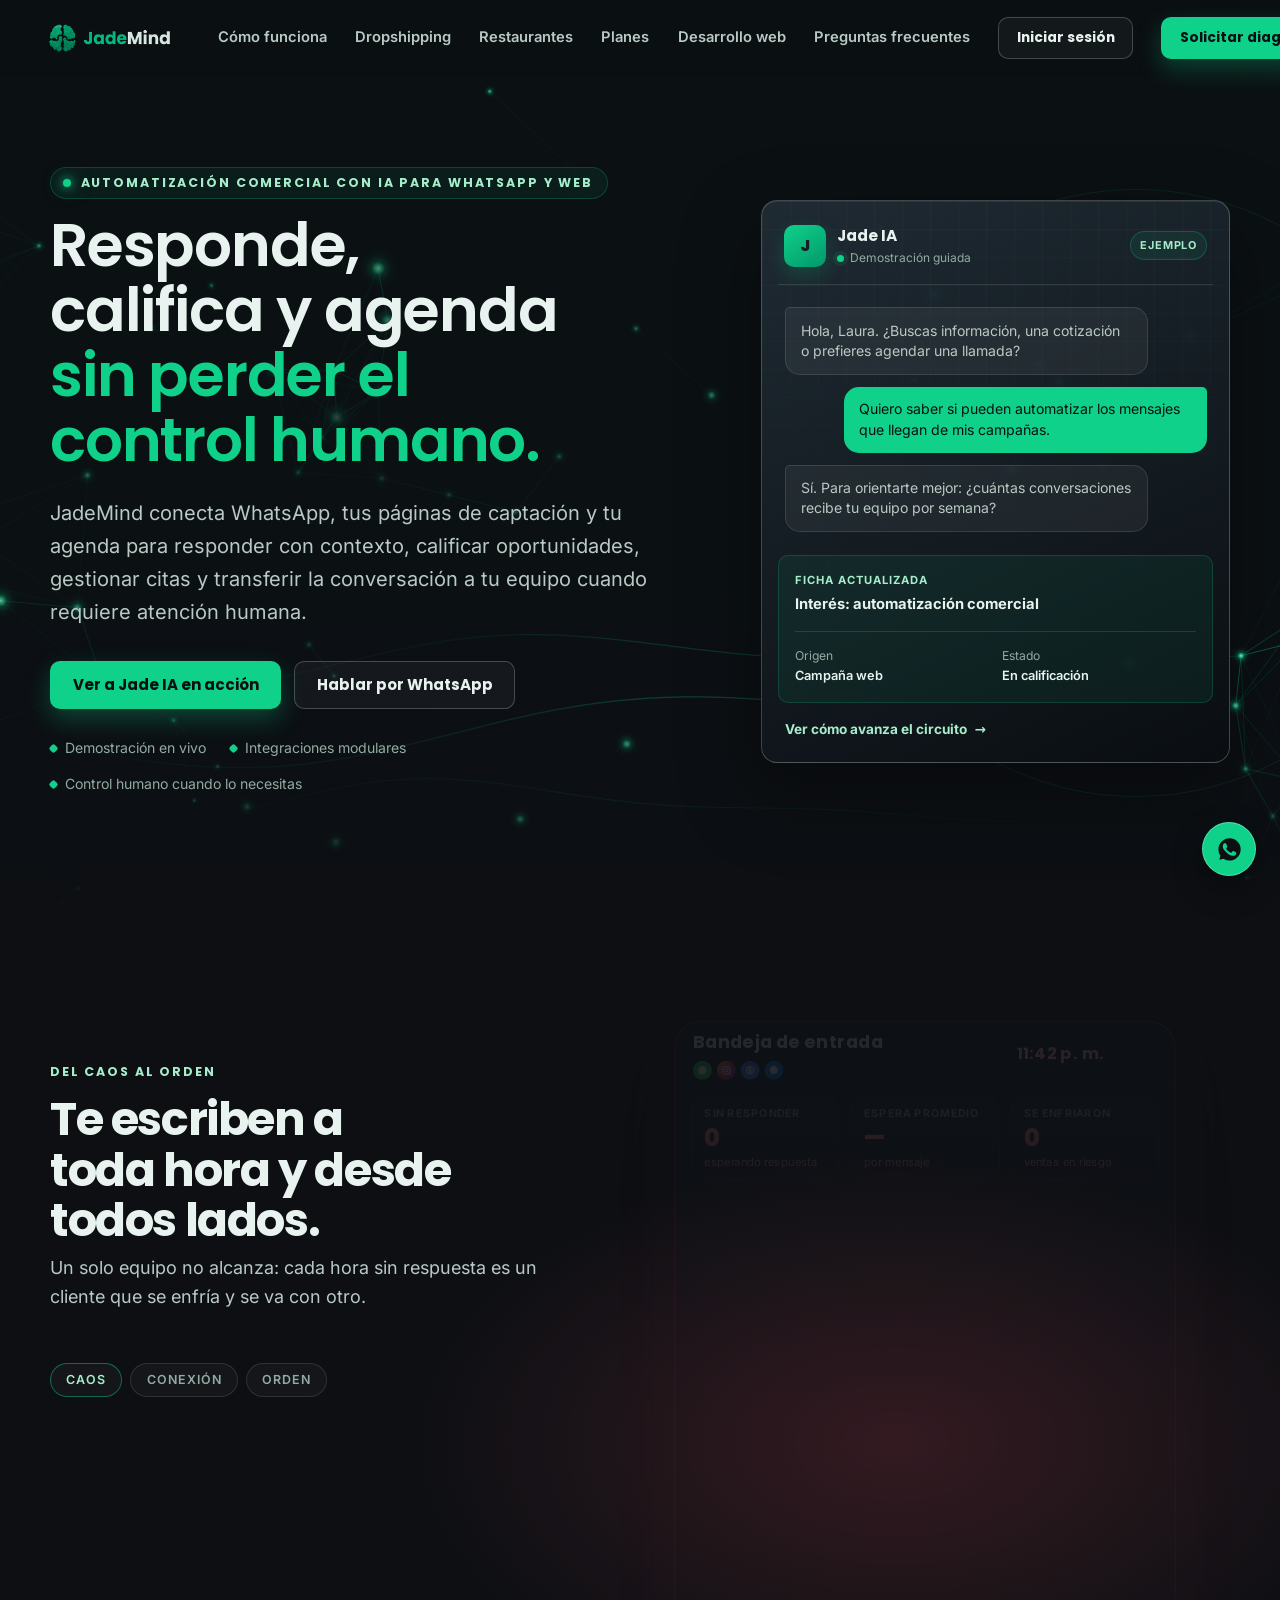
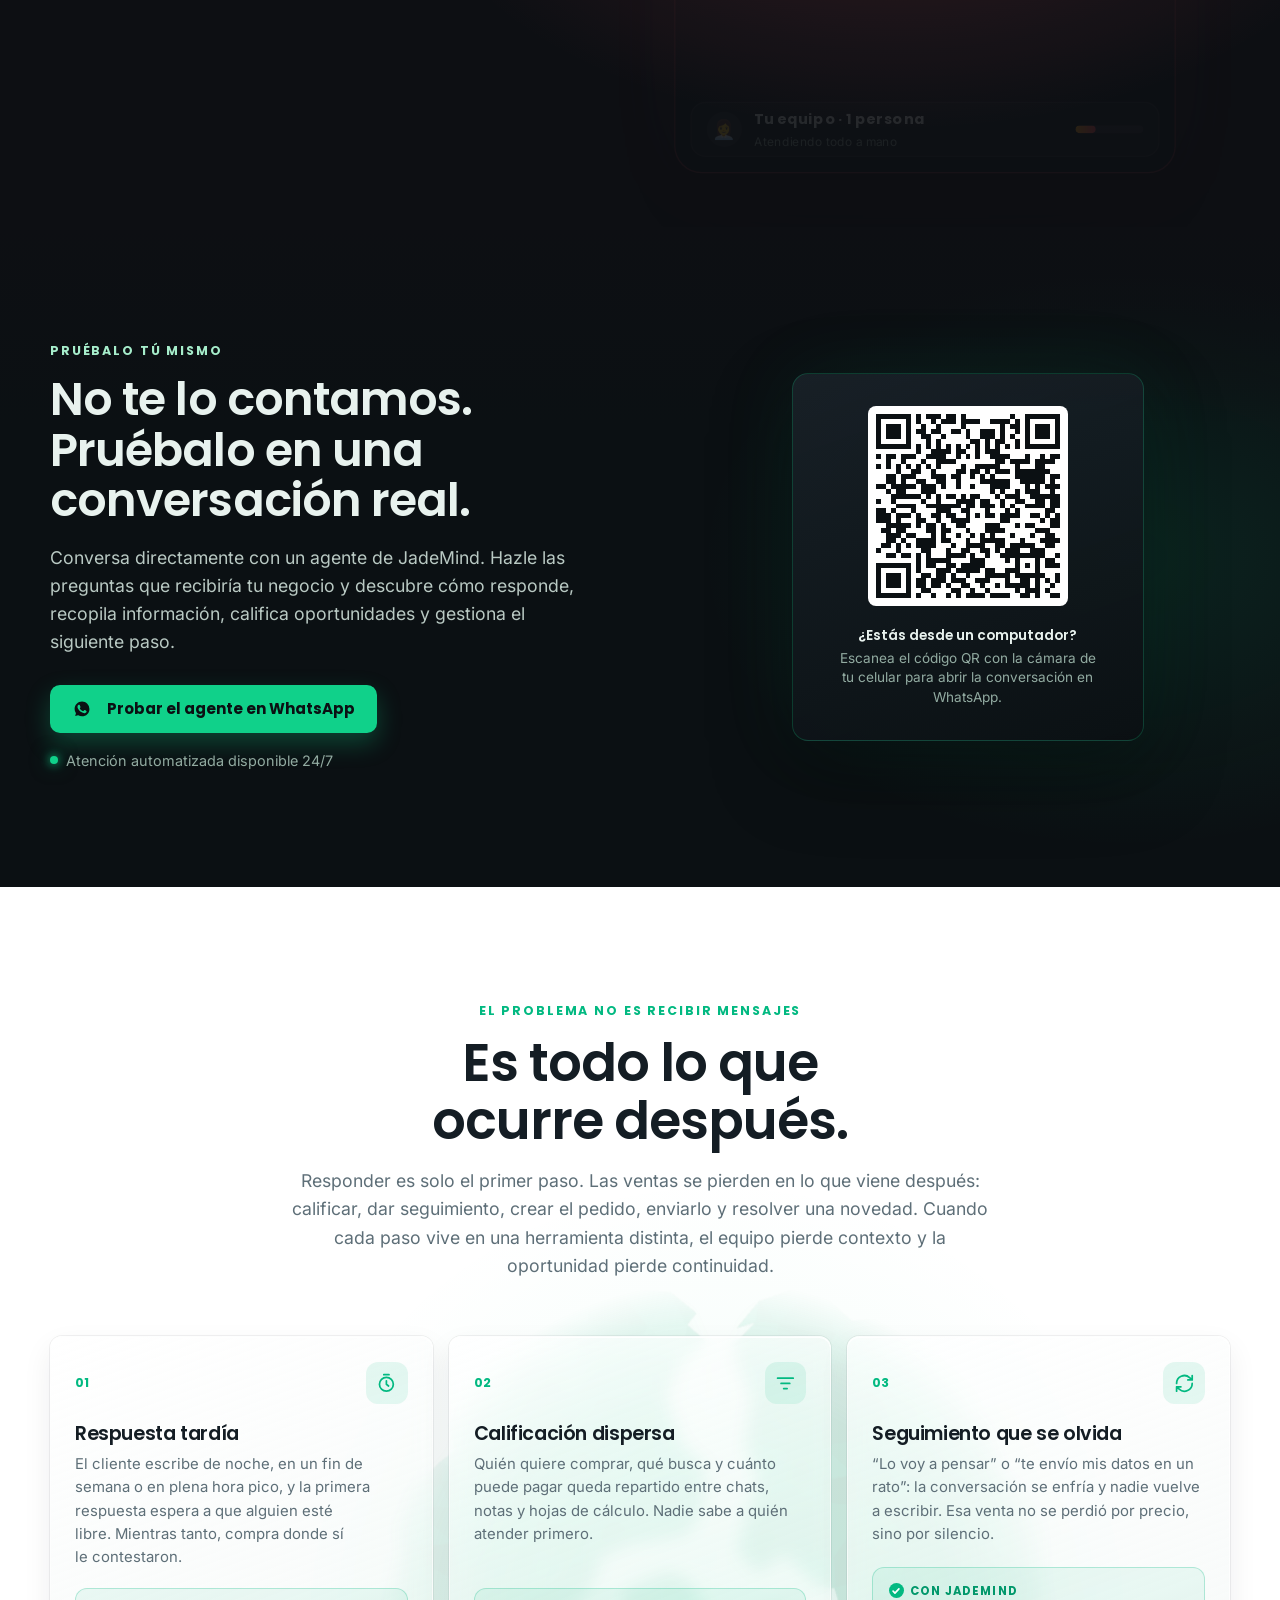
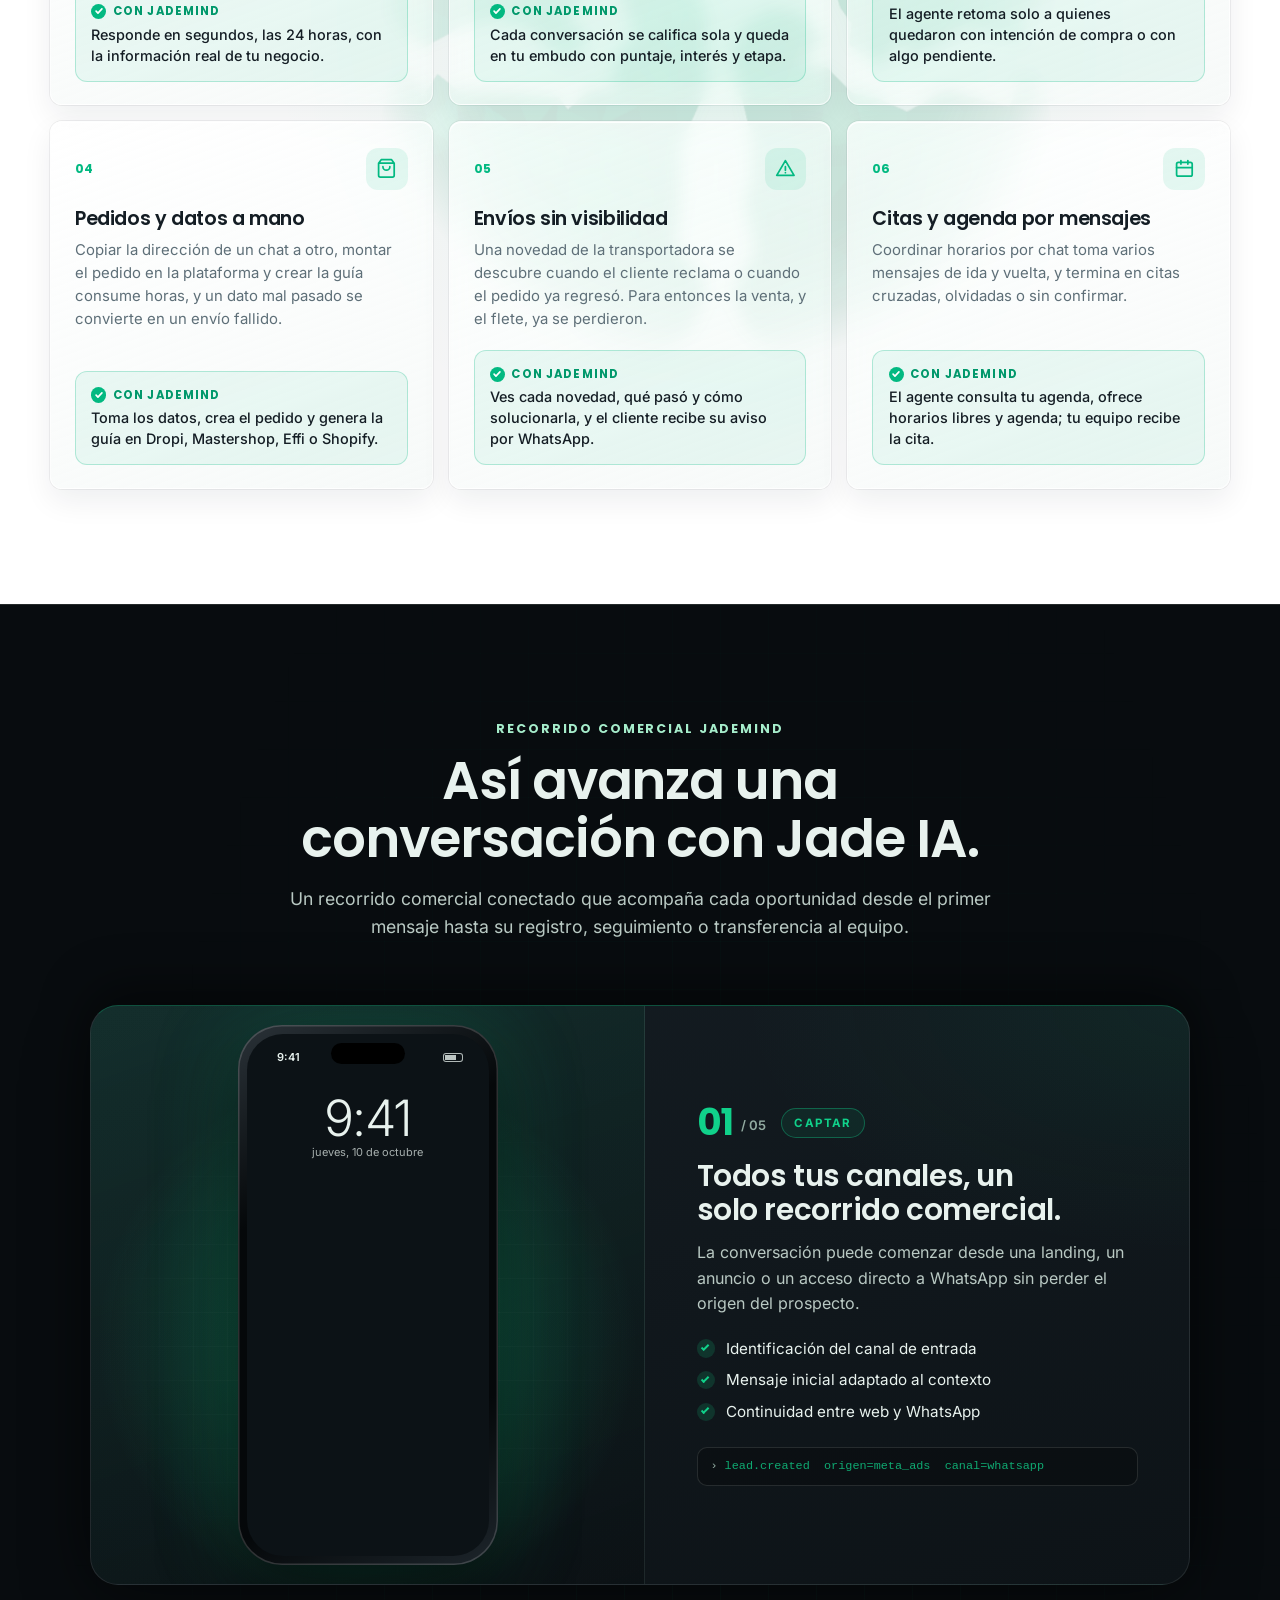
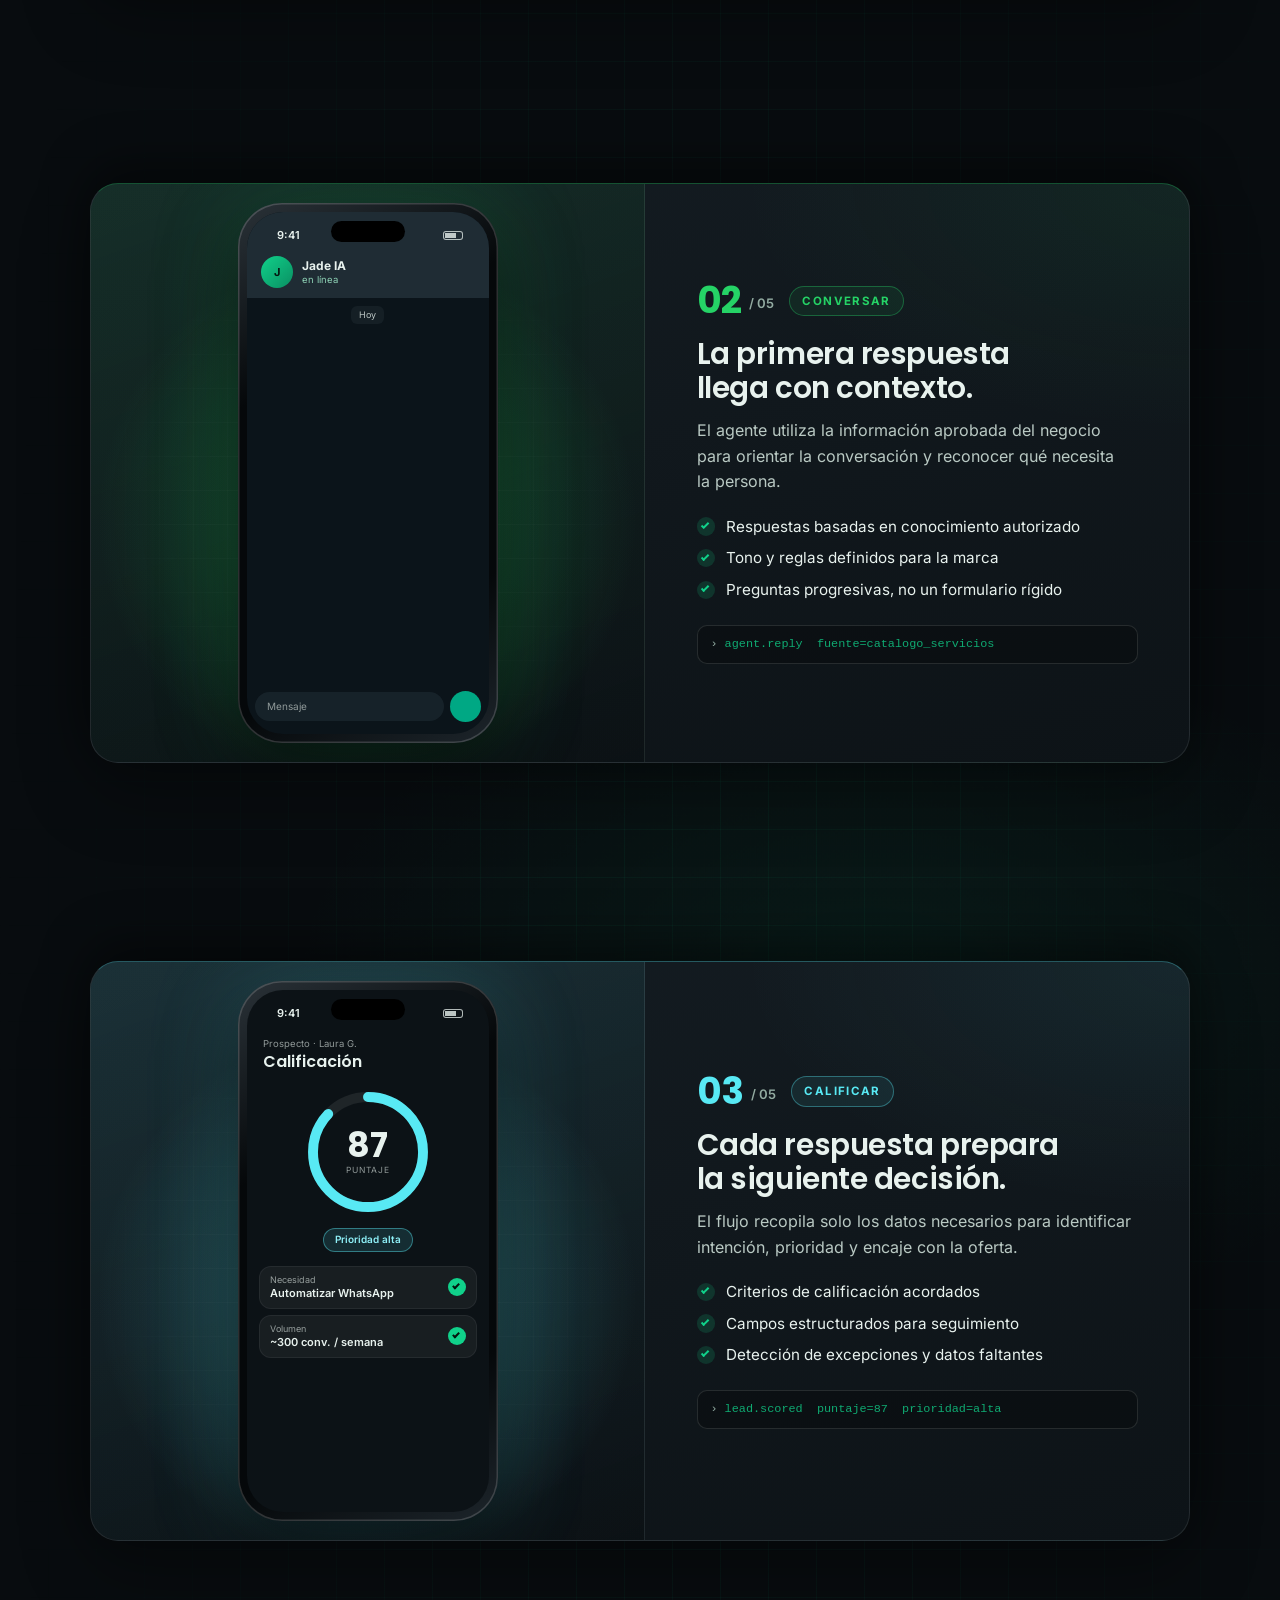
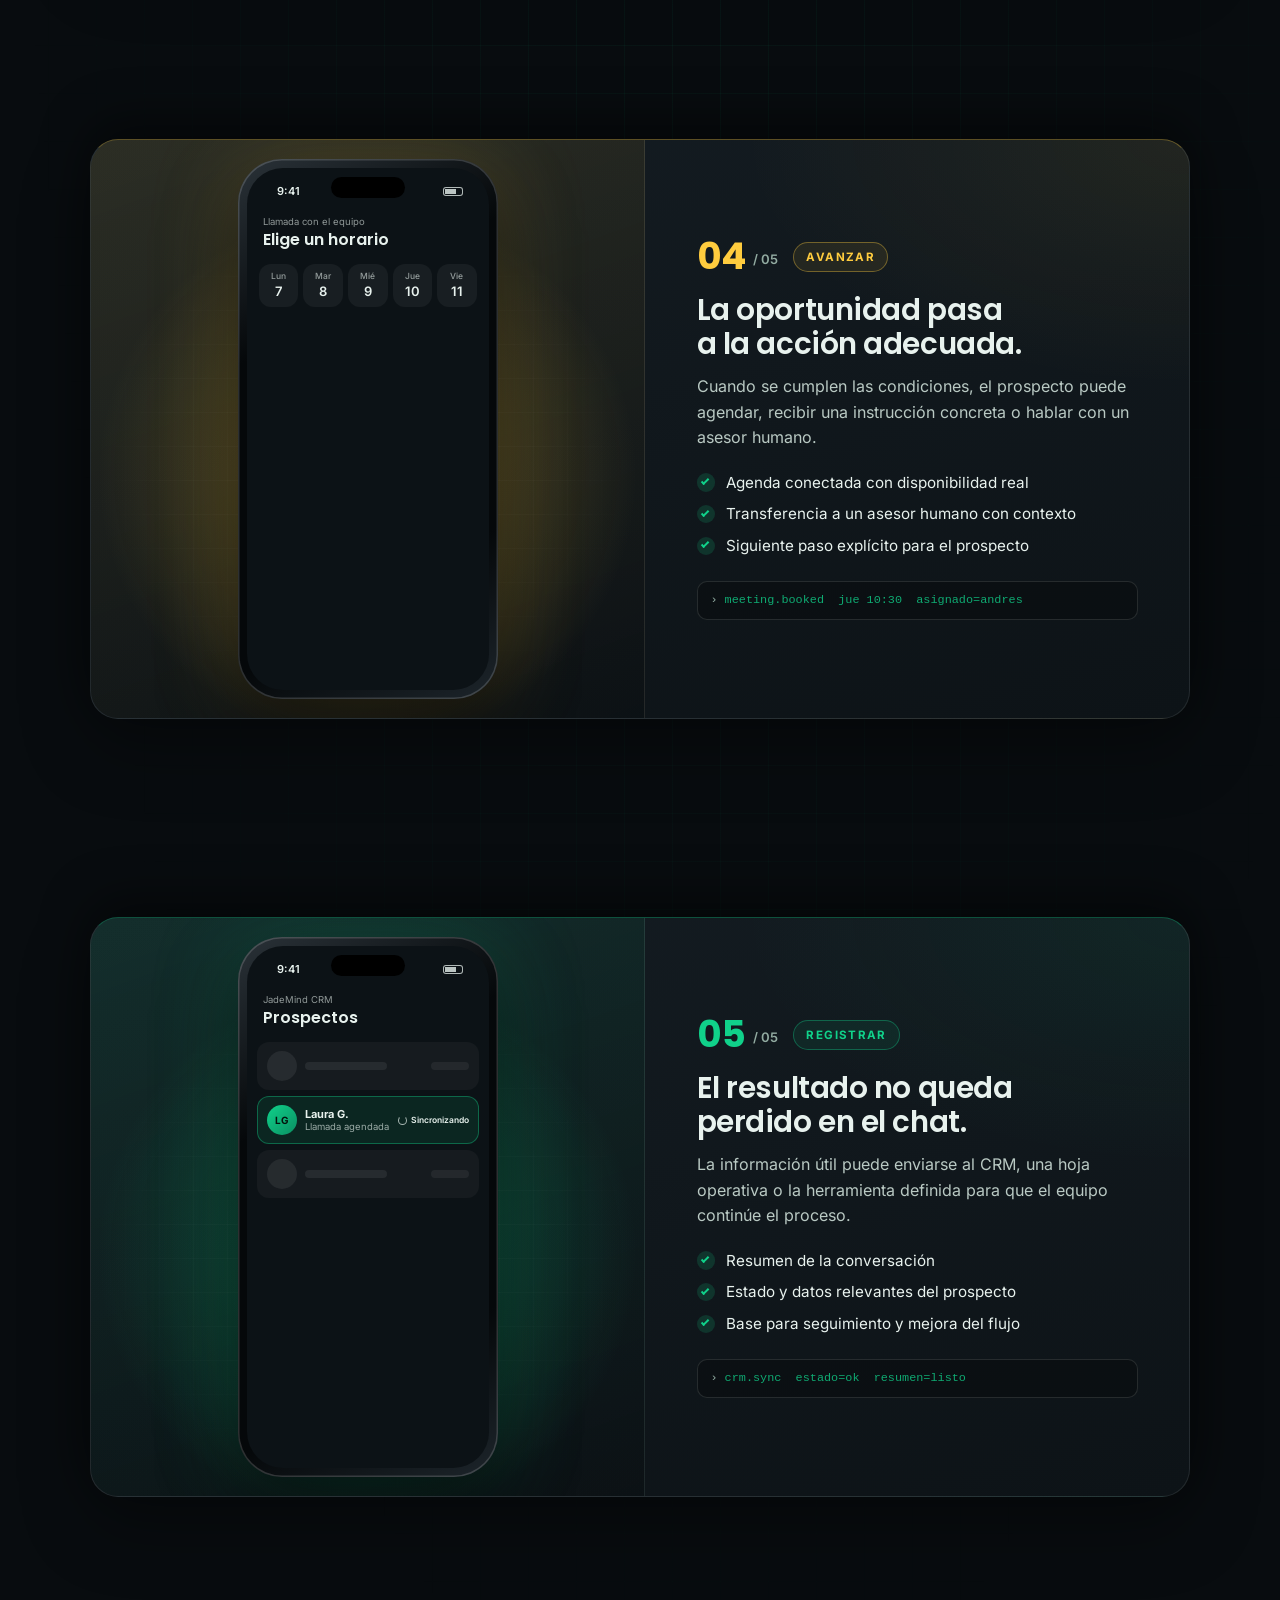
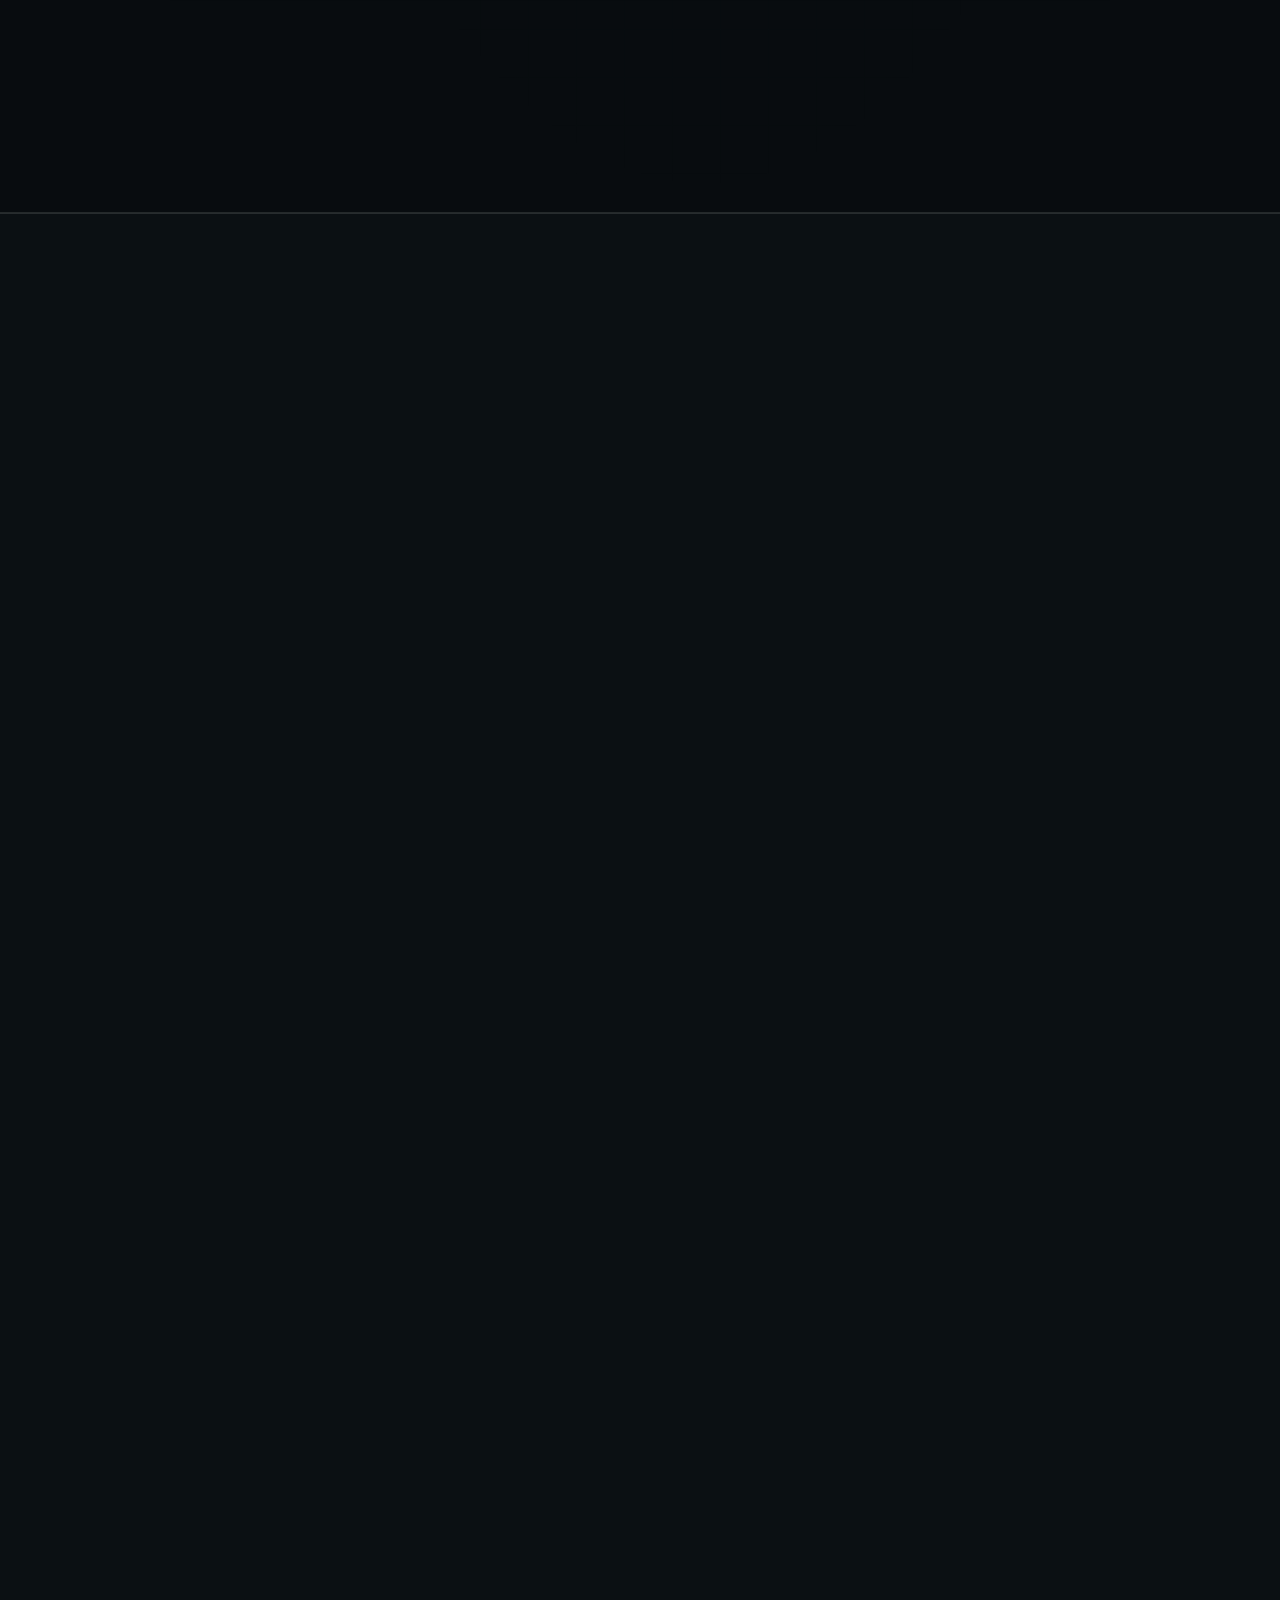
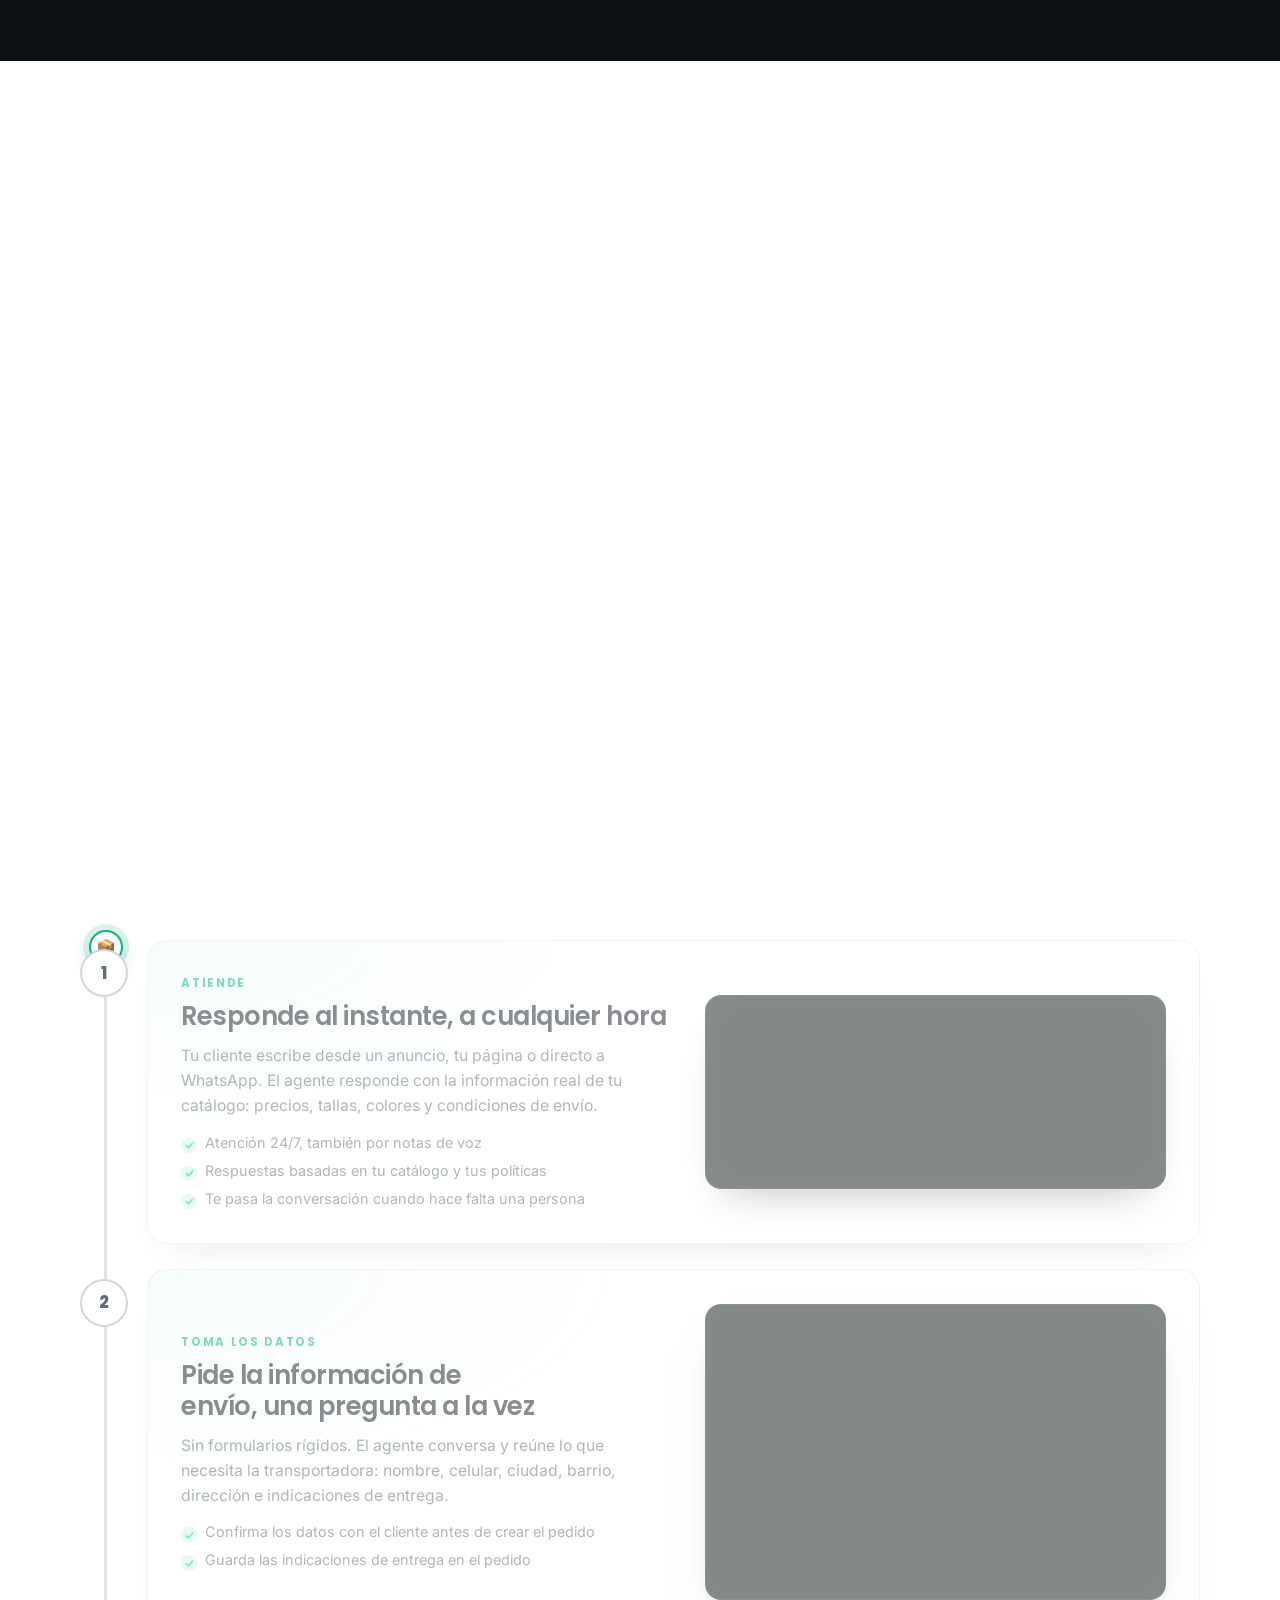
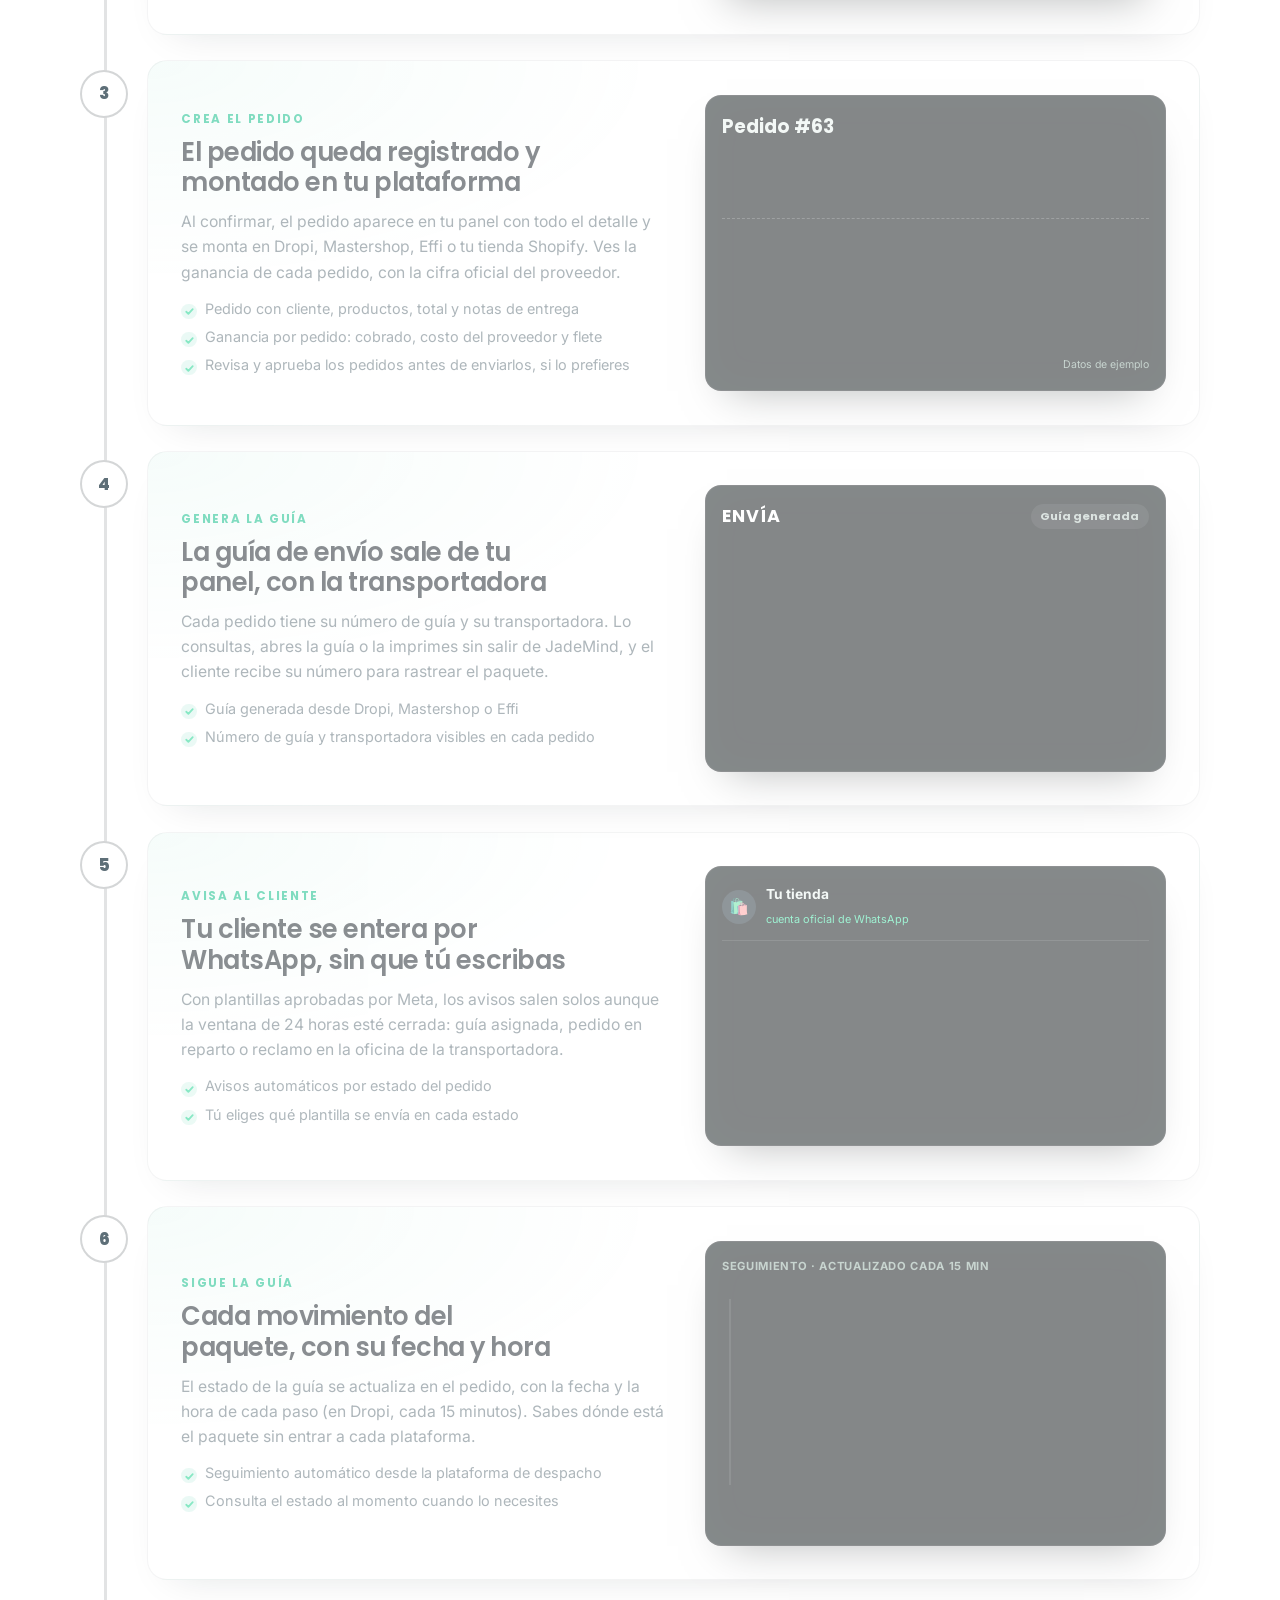
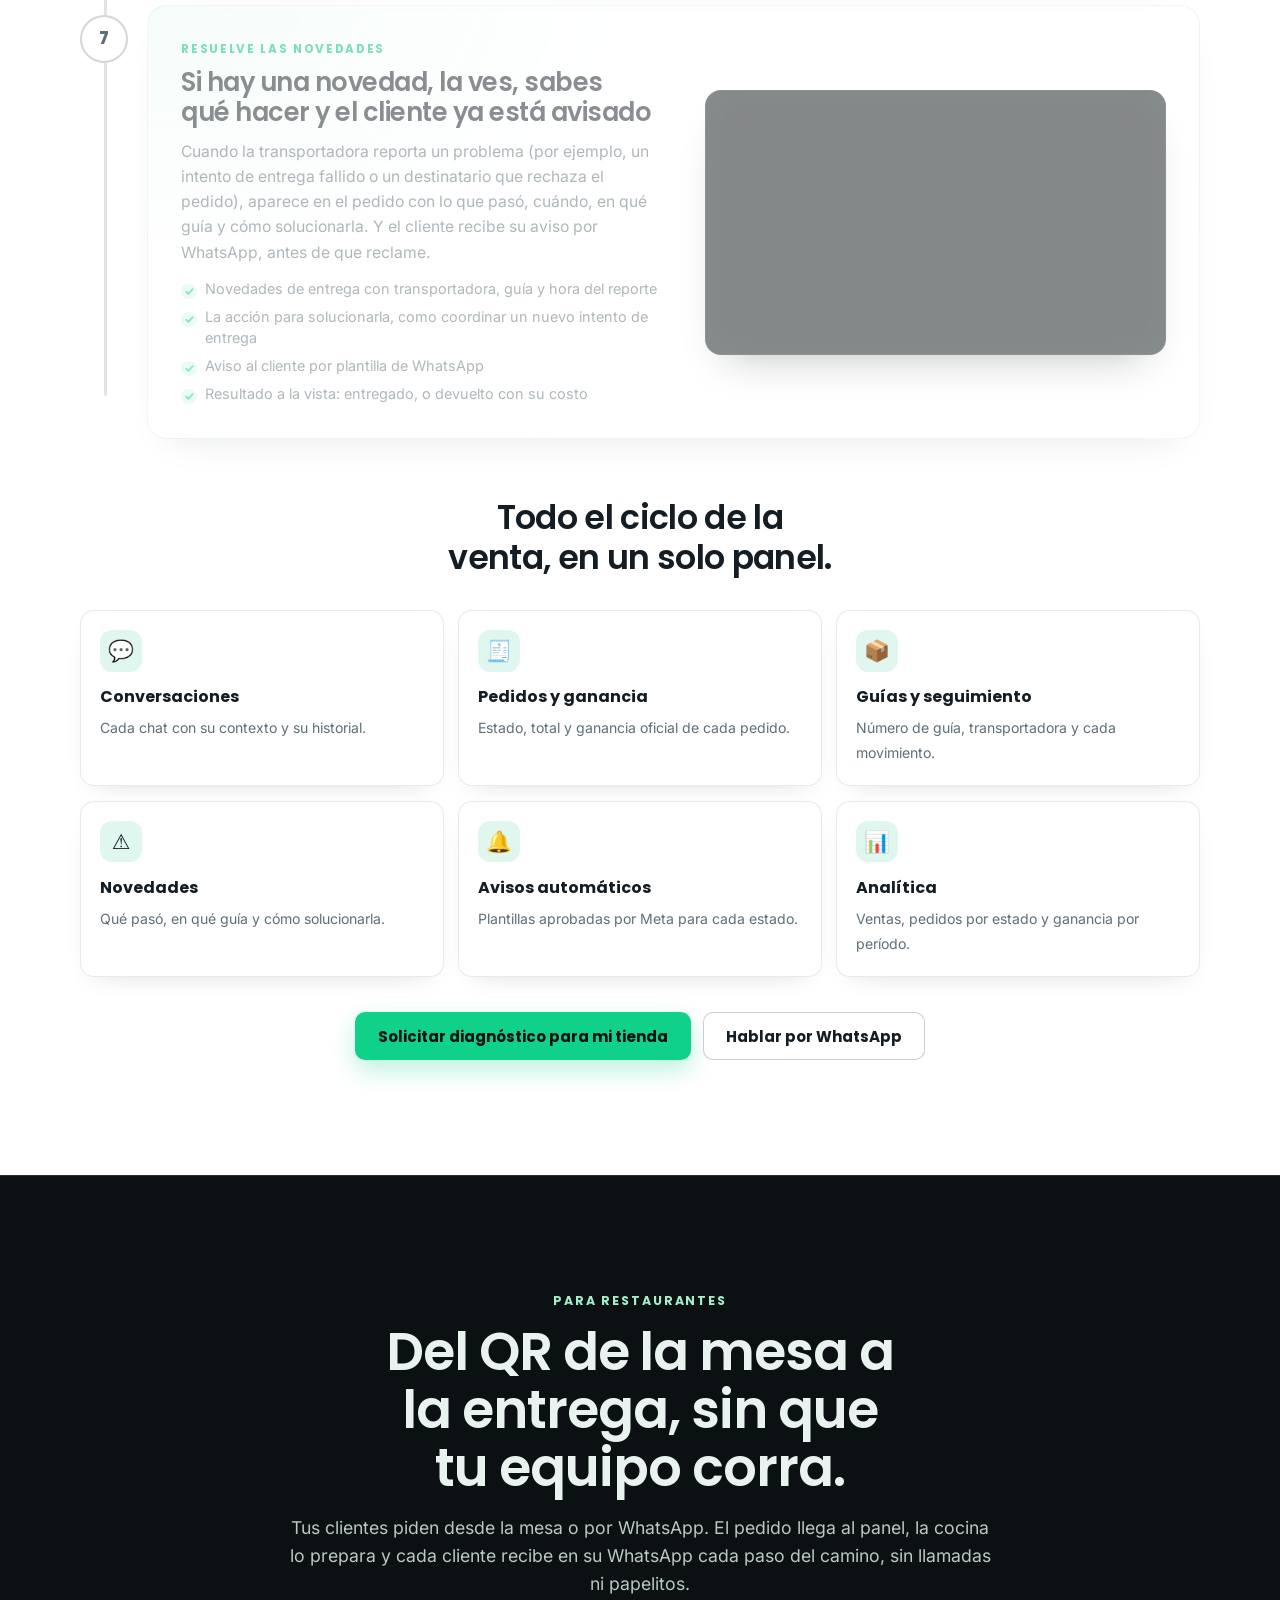
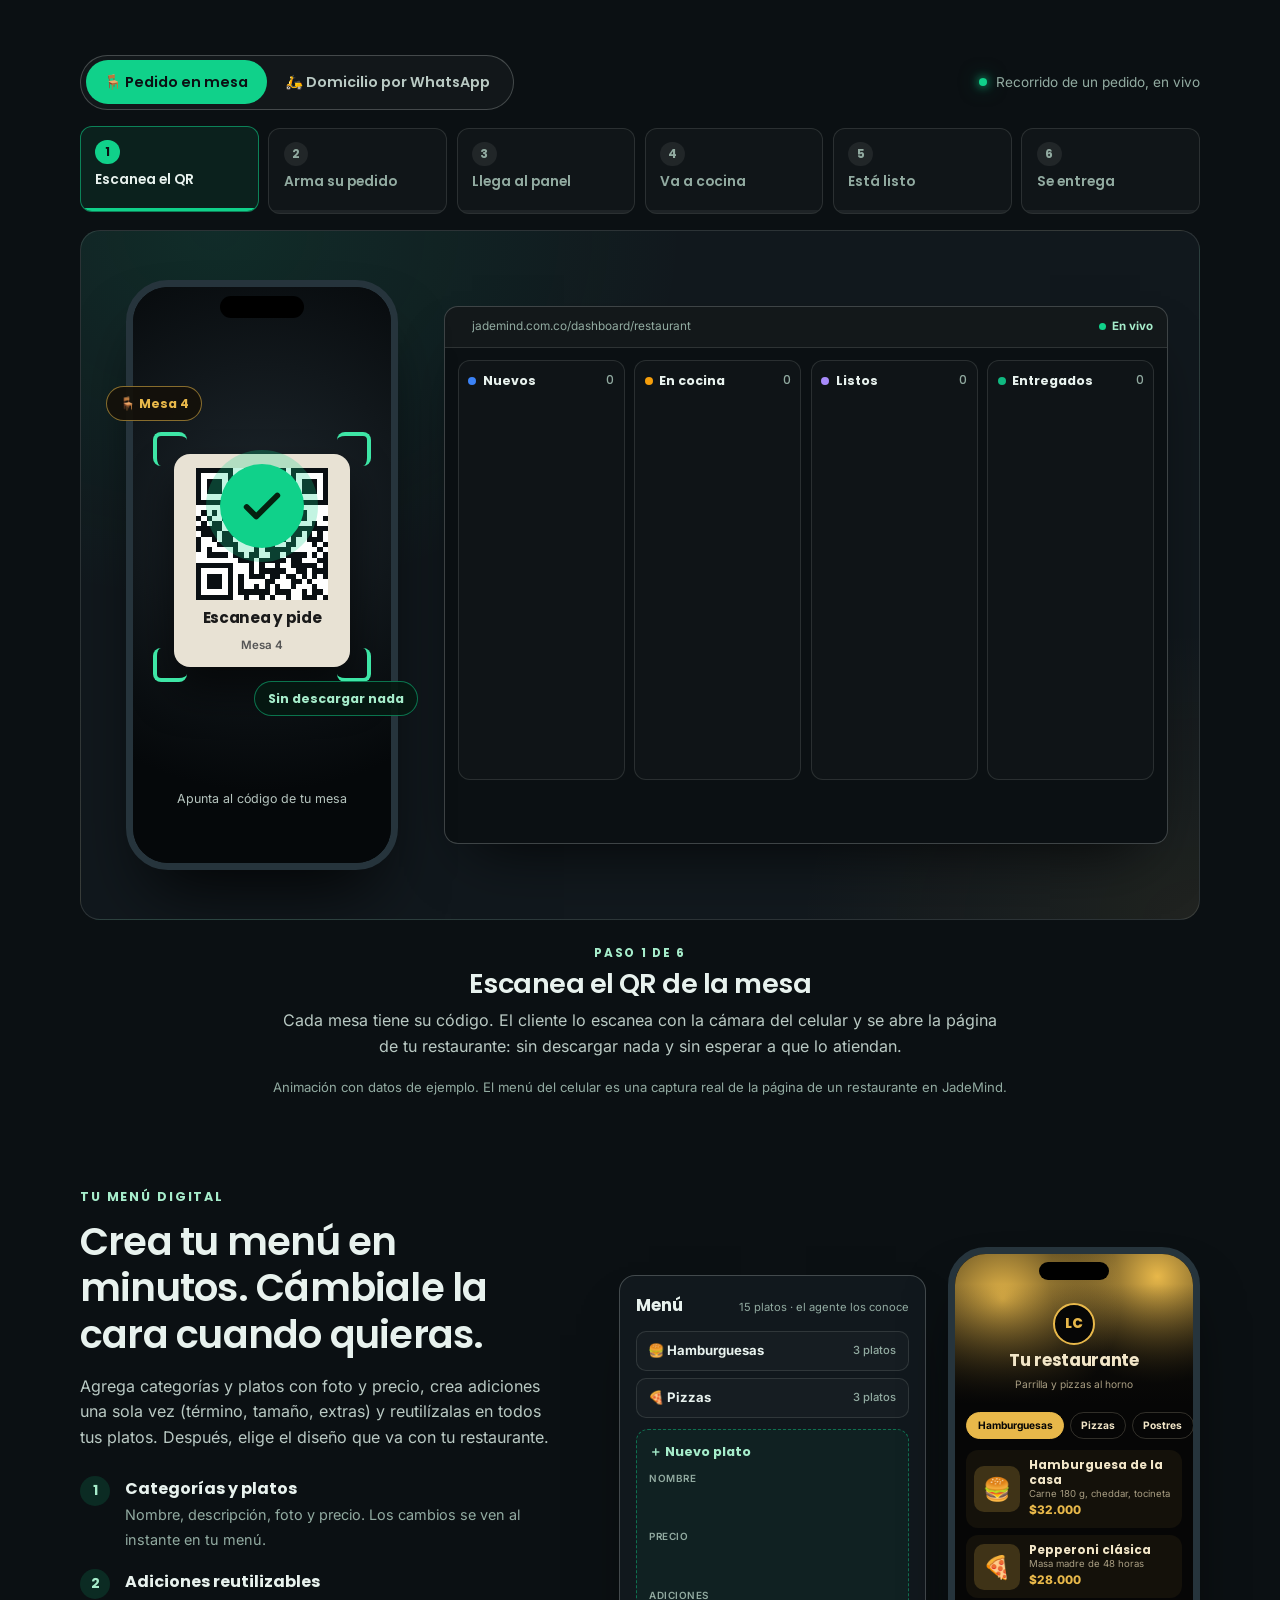
==== commit acdb6bfb: "Agrega secciones de Dropshipping y Restaurantes y rehace "Del caos al orden" - Dropshipping y comerc" ====
--- a/index.html
+++ b/index.html
@@ -5,25 +5,23 @@
   <meta name="viewport" content="width=device-width, initial-scale=1.0">
   <meta http-equiv="Content-Security-Policy" content="default-src 'self'; script-src 'self'; style-src 'self' 'unsafe-inline'; font-src 'self'; img-src 'self' data:; media-src 'self'; connect-src 'self' https://formsubmit.co; form-action https://formsubmit.co; object-src 'none'; base-uri 'self'; upgrade-insecure-requests">
   <meta name="referrer" content="strict-origin-when-cross-origin">
-  <title>JadeMind | Agentes de IA para WhatsApp y CRM de ventas</title>
-  <meta name="description" content="JadeMind es el CRM con agentes de IA para WhatsApp: responde al instante, califica prospectos, agenda citas y pasa la conversación a tu equipo. Hecho en Colombia.">
-  <meta name="robots" content="index,follow,max-image-preview:large,max-snippet:-1">
+  <title>JadeMind | Automatización comercial para WhatsApp y web</title>
+  <meta name="description" content="JadeMind conecta tu landing, WhatsApp y calendario para responder, calificar prospectos, agendar citas y transferir conversaciones a tu equipo.">
+  <meta name="robots" content="index,follow,max-image-preview:large">
   <meta name="theme-color" content="#0b1013">
   <link rel="canonical" href="https://jademind.com.co/">
 
   <meta property="og:type" content="website">
   <meta property="og:locale" content="es_CO">
   <meta property="og:site_name" content="JadeMind">
-  <meta property="og:title" content="JadeMind | Agentes de IA para WhatsApp y CRM de ventas">
-  <meta property="og:description" content="Responde, califica y agenda desde WhatsApp con agentes de IA, sin perder el control humano.">
+  <meta property="og:title" content="JadeMind | De la conversación a la cita">
+  <meta property="og:description" content="Automatización comercial para responder, calificar y agendar desde WhatsApp y web.">
   <meta property="og:url" content="https://jademind.com.co/">
   <meta property="og:image" content="https://jademind.com.co/banner.jpg">
-  <meta property="og:image:width" content="1672">
-  <meta property="og:image:height" content="941">
   <meta property="og:image:alt" content="JadeMind, automatización comercial con inteligencia artificial">
   <meta name="twitter:card" content="summary_large_image">
-  <meta name="twitter:title" content="JadeMind | Agentes de IA para WhatsApp y CRM de ventas">
-  <meta name="twitter:description" content="Responde, califica y agenda desde WhatsApp con agentes de IA, sin perder el control humano.">
+  <meta name="twitter:title" content="JadeMind | De la conversación a la cita">
+  <meta name="twitter:description" content="Automatización comercial para WhatsApp y web.">
   <meta name="twitter:image" content="https://jademind.com.co/banner.jpg">
 
   <link rel="icon" type="image/png" sizes="192x192" href="visual/jademind-icono-192.png">
@@ -31,68 +29,28 @@
   <link rel="manifest" href="site.webmanifest">
   <link rel="preload" href="assets/fonts/inter-var.woff2" as="font" type="font/woff2" crossorigin>
   <link rel="preload" href="assets/fonts/poppins-700.woff2" as="font" type="font/woff2" crossorigin>
-  <link rel="stylesheet" href="styles_v22.css?v=85">
+  <link rel="stylesheet" href="styles_v22.css?v=95">
 
   <script type="application/ld+json">
   {
     "@context": "https://schema.org",
-    "@graph": [
-      {
-        "@type": "Organization",
-        "@id": "https://jademind.com.co/#organization",
-        "name": "JadeMind",
-        "alternateName": "Jade Mind",
-        "url": "https://jademind.com.co/",
-        "logo": {
-          "@type": "ImageObject",
-          "url": "https://jademind.com.co/visual/jademind-icono-512.png",
-          "width": 512,
-          "height": 512
-        },
-        "image": "https://jademind.com.co/banner.jpg",
-        "description": "CRM con agentes de IA para WhatsApp: atención inicial, calificación de prospectos, agenda, pedidos y transferencia a equipos humanos.",
-        "email": "info@jademind.com.co",
-        "telephone": "+573009403058",
-        "address": {
-          "@type": "PostalAddress",
-          "addressLocality": "Medellín",
-          "addressRegion": "Antioquia",
-          "addressCountry": "CO"
-        },
-        "areaServed": ["Colombia", "Latinoamérica"],
-        "contactPoint": {
-          "@type": "ContactPoint",
-          "contactType": "sales",
-          "telephone": "+573009403058",
-          "email": "info@jademind.com.co",
-          "availableLanguage": "es"
-        },
-        "sameAs": [
-          "https://www.instagram.com/jademind_oficial/",
-          "https://www.facebook.com/profile.php?id=61561292698761"
-        ]
-      },
-      {
-        "@type": "WebSite",
-        "@id": "https://jademind.com.co/#website",
-        "name": "JadeMind",
-        "alternateName": ["Jade Mind", "jademind.com.co"],
-        "url": "https://jademind.com.co/",
-        "inLanguage": "es-CO",
-        "publisher": { "@id": "https://jademind.com.co/#organization" }
-      },
-      {
-        "@type": "SoftwareApplication",
-        "@id": "https://jademind.com.co/#software",
-        "name": "JadeMind",
-        "applicationCategory": "BusinessApplication",
-        "applicationSubCategory": "CRM",
-        "operatingSystem": "Web",
-        "url": "https://jademind.com.co/",
-        "description": "CRM con agentes de IA que atienden por WhatsApp, califican prospectos, agendan citas y registran pedidos, con transferencia a una persona cuando hace falta.",
-        "inLanguage": "es",
-        "publisher": { "@id": "https://jademind.com.co/#organization" }
-      }
+    "@type": "ProfessionalService",
+    "name": "JadeMind",
+    "url": "https://jademind.com.co/",
+    "logo": "https://jademind.com.co/visual/jademind-icono-512.png",
+    "image": "https://jademind.com.co/banner.jpg",
+    "description": "Automatización comercial para WhatsApp y web: atención inicial, calificación de prospectos, agenda y transferencia a equipos humanos.",
+    "email": "info@jademind.com.co",
+    "telephone": "+573009403058",
+    "address": {
+      "@type": "PostalAddress",
+      "addressLocality": "Medellín",
+      "addressCountry": "CO"
+    },
+    "areaServed": ["Colombia", "Latinoamérica"],
+    "sameAs": [
+      "https://www.instagram.com/jademind_oficial/",
+      "https://www.facebook.com/profile.php?id=61561292698761"
     ]
   }
   </script>
@@ -120,6 +78,8 @@
 
       <div class="nav-links" id="nav-links">
         <a href="#circuito">Cómo funciona</a>
+        <a href="#dropshipping">Dropshipping</a>
+        <a href="#restaurantes">Restaurantes</a>
         <a href="#planes">Planes</a>
         <a href="#diseno-web">Desarrollo web</a>
         <a href="#faq">Preguntas frecuentes</a>
@@ -191,8 +151,8 @@
         <p class="eyebrow">Del caos al orden</p>
         <h2 class="sr-only" id="scrolly-title">Del caos al orden con JadeMind</h2>
         <ol class="scrolly-steps">
-          <li class="is-active"><strong>Te escriben a toda hora y desde todos lados.</strong><span>Mensajes sin responder, clientes esperando y oportunidades que se enfrían.</span></li>
-          <li><strong>JadeMind conecta cada conversación.</strong><span>El agente responde con contexto y reúne la información de cada cliente.</span></li>
+          <li class="is-active"><strong>Te escriben a toda hora y desde todos lados.</strong><span>Un solo equipo no alcanza: cada hora sin respuesta es un cliente que se enfría y se va con otro.</span></li>
+          <li><strong>JadeMind conecta cada conversación.</strong><span>El agente responde en segundos, con contexto, y reúne la información de cada cliente.</span></li>
           <li class="scrolly-final"><strong>Mientras tú descansas, <em>JadeMind sigue atendiendo.</em></strong><span>Cada mensaje recibe respuesta en segundos, cada cliente queda calificado y cada cita llega a tu agenda. Tu equipo se enfoca en quienes ya están listos para avanzar.</span></li>
         </ol>
         <ol class="scrolly-phases" aria-hidden="true">
@@ -202,8 +162,8 @@
         </ol>
       </div>
 
-      <div class="scrolly-stage">
-        <canvas class="scrolly-canvas" aria-hidden="true"></canvas>
+      <div class="scrolly-stage" role="img" aria-label="Animación: una bandeja de entrada llena de mensajes sin responder, con clientes que se enfrían, se ordena con JadeMind en un tablero de clientes calificados, citas y pedidos.">
+        <div class="cz" aria-hidden="true"></div>
       </div>
 
       <div class="scrolly-actions">
@@ -246,21 +206,53 @@
         <div class="section-heading section-heading-centered reveal-on-scroll">
           <p class="eyebrow">El problema no es recibir mensajes</p>
           <h2 id="problem-title">Es todo lo que ocurre después.</h2>
-          <p>Cuando la atención, la información del cliente, el seguimiento y la agenda están separados, el equipo pierde contexto y las oportunidades comerciales pierden continuidad.</p>
+          <p>Responder es solo el primer paso. Las ventas se pierden en lo que viene después: calificar, dar seguimiento, crear el pedido, enviarlo y resolver una novedad. Cuando cada paso vive en una herramienta distinta, el equipo pierde contexto y la oportunidad pierde continuidad.</p>
         </div>
 
         <div class="problem-grid">
           <article class="problem-card reveal-on-scroll">
-            <span>01</span>
+            <div class="pc-top"><span class="pc-n">01</span><span class="pc-ico" aria-hidden="true"><svg viewBox="0 0 24 24" fill="none" stroke="currentColor" stroke-width="2" stroke-linecap="round" stroke-linejoin="round"><circle cx="12" cy="13" r="8"/><path d="M12 9v4l2.5 2M9 2h6"/></svg></span></div>
             <h3>Respuesta tardía</h3>
-            <p>Las conversaciones llegan en cualquier momento, pero la primera respuesta depende de que una persona esté disponible.</p>
+            <p>El cliente escribe de noche, en un fin de semana o en plena hora pico, y la primera respuesta espera a que alguien esté libre. Mientras tanto, compra donde sí le contestaron.</p>
+            <div class="pc-fix"><strong>Con JadeMind</strong><p>Responde en segundos, las 24 horas, con la información real de tu negocio.</p></div>
           </article>
-          <article class="problem-card reveal-on-scroll" style="transition-delay: 0.15s">
-            <span>02</span>
+
+          <article class="problem-card reveal-on-scroll" style="transition-delay: 0.08s">
+            <div class="pc-top"><span class="pc-n">02</span><span class="pc-ico" aria-hidden="true"><svg viewBox="0 0 24 24" fill="none" stroke="currentColor" stroke-width="2" stroke-linecap="round" stroke-linejoin="round"><path d="M3 6h18M7 12h10M10 18h4"/></svg></span></div>
             <h3>Calificación dispersa</h3>
-            <p>La información comercial queda distribuida entre chats, notas y archivos, dificultando el seguimiento de cada oportunidad.</p>
+            <p>Quién quiere comprar, qué busca y cuánto puede pagar queda repartido entre chats, notas y hojas de cálculo. Nadie sabe a quién atender primero.</p>
+            <div class="pc-fix"><strong>Con JadeMind</strong><p>Cada conversación se califica sola y queda en tu embudo con puntaje, interés y etapa.</p></div>
           </article>
-        </div>
+
+          <article class="problem-card reveal-on-scroll" style="transition-delay: 0.16s">
+            <div class="pc-top"><span class="pc-n">03</span><span class="pc-ico" aria-hidden="true"><svg viewBox="0 0 24 24" fill="none" stroke="currentColor" stroke-width="2" stroke-linecap="round" stroke-linejoin="round"><path d="M3 12a9 9 0 0 1 15-6.7L21 8M21 3v5h-5M21 12a9 9 0 0 1-15 6.7L3 16M3 21v-5h5"/></svg></span></div>
+            <h3>Seguimiento que se olvida</h3>
+            <p>“Lo voy a pensar” o “te envío mis datos en un rato”: la conversación se enfría y nadie vuelve a escribir. Esa venta no se perdió por precio, sino por silencio.</p>
+            <div class="pc-fix"><strong>Con JadeMind</strong><p>El agente retoma solo a quienes quedaron con intención de compra o con algo pendiente.</p></div>
+          </article>
+
+          <article class="problem-card reveal-on-scroll">
+            <div class="pc-top"><span class="pc-n">04</span><span class="pc-ico" aria-hidden="true"><svg viewBox="0 0 24 24" fill="none" stroke="currentColor" stroke-width="2" stroke-linecap="round" stroke-linejoin="round"><path d="M6 2 3 6v14a2 2 0 0 0 2 2h14a2 2 0 0 0 2-2V6l-3-4zM3 6h18M16 10a4 4 0 0 1-8 0"/></svg></span></div>
+            <h3>Pedidos y datos a mano</h3>
+            <p>Copiar la dirección de un chat a otro, montar el pedido en la plataforma y crear la guía consume horas, y un dato mal pasado se convierte en un envío fallido.</p>
+            <div class="pc-fix"><strong>Con JadeMind</strong><p>Toma los datos, crea el pedido y genera la guía en Dropi, Mastershop, Effi o Shopify.</p></div>
+          </article>
+
+          <article class="problem-card reveal-on-scroll" style="transition-delay: 0.08s">
+            <div class="pc-top"><span class="pc-n">05</span><span class="pc-ico" aria-hidden="true"><svg viewBox="0 0 24 24" fill="none" stroke="currentColor" stroke-width="2" stroke-linecap="round" stroke-linejoin="round"><path d="M12 3 2 20h20zM12 10v4M12 17h.01"/></svg></span></div>
+            <h3>Envíos sin visibilidad</h3>
+            <p>Una novedad de la transportadora se descubre cuando el cliente reclama o cuando el pedido ya regresó. Para entonces la venta, y el flete, ya se perdieron.</p>
+            <div class="pc-fix"><strong>Con JadeMind</strong><p>Ves cada novedad, qué pasó y cómo solucionarla, y el cliente recibe su aviso por WhatsApp.</p></div>
+          </article>
+
+          <article class="problem-card reveal-on-scroll" style="transition-delay: 0.16s">
+            <div class="pc-top"><span class="pc-n">06</span><span class="pc-ico" aria-hidden="true"><svg viewBox="0 0 24 24" fill="none" stroke="currentColor" stroke-width="2" stroke-linecap="round" stroke-linejoin="round"><rect x="3" y="5" width="18" height="16" rx="2"/><path d="M16 3v4M8 3v4M3 11h18"/></svg></span></div>
+            <h3>Citas y agenda por mensajes</h3>
+            <p>Coordinar horarios por chat toma varios mensajes de ida y vuelta, y termina en citas cruzadas, olvidadas o sin confirmar.</p>
+            <div class="pc-fix"><strong>Con JadeMind</strong><p>El agente consulta tu agenda, ofrece horarios libres y agenda; tu equipo recibe la cita.</p></div>
+          </article>
+        </div>
+
       </div>
     </section>
 
@@ -532,6 +524,465 @@
       </div>
     </section>
 
+    <section class="section ds-section" id="dropshipping" aria-labelledby="ds-title">
+      <div class="ds-glow" aria-hidden="true"></div>
+      <div class="container">
+        <div class="section-heading section-heading-centered reveal-on-scroll">
+          <p class="eyebrow">Para dropshipping y comercio electrónico</p>
+          <h2 id="ds-title">Del primer mensaje a la guía entregada, con un agente que no se cansa.</h2>
+          <p>El agente atiende a tu cliente, toma sus datos, crea el pedido en tu plataforma, genera la guía y le avisa por WhatsApp. Después sigue cada envío y te muestra qué hacer cuando la transportadora reporta una novedad.</p>
+        </div>
+
+        <!-- Integraciones -->
+        <div class="ds-int reveal-on-scroll">
+          <p class="ds-int-label">Integrado con las plataformas que ya usas</p>
+          <ul class="ds-int-grid">
+            <li class="ds-int-card">
+              <span class="ds-logo"><img src="assets/integraciones/shopify.svg" width="152" height="43" alt="Shopify" loading="lazy" decoding="async"></span>
+              <strong>Tu tienda web</strong>
+              <small>Catálogo, pedidos en los dos sentidos y link de pago.</small>
+            </li>
+            <li class="ds-int-card">
+              <span class="ds-logo"><img src="assets/integraciones/dropi.svg" width="147" height="48" alt="Dropi" loading="lazy" decoding="async"></span>
+              <strong>Dropshipping</strong>
+              <small>Pedidos montados en Dropi, con su guía y su ganancia.</small>
+            </li>
+            <li class="ds-int-card">
+              <span class="ds-logo ds-logo-pair"><img src="assets/integraciones/mastershop.webp" width="64" height="64" alt="Mastershop" loading="lazy" decoding="async"><b>Mastershop</b></span>
+              <strong>Dropshipping</strong>
+              <small>Catálogo, pedido, guía y ganancia liquidada.</small>
+            </li>
+            <li class="ds-int-card">
+              <span class="ds-logo ds-logo-pair"><img src="assets/integraciones/effi.svg" width="64" height="64" alt="Effi" loading="lazy" decoding="async"><b>Effi</b></span>
+              <strong>Envíos y remisiones</strong>
+              <small>Remisiones y guías con la transportadora que elijas por pedido.</small>
+            </li>
+          </ul>
+          <p class="ds-legal">Shopify, Dropi, Mastershop y Effi son marcas de sus respectivos propietarios; sus nombres y logos se muestran solo para indicar compatibilidad.</p>
+        </div>
+
+        <!-- Recorrido del agente: del primer mensaje a la novedad resuelta -->
+        <div class="ds-flow" data-ds-flow>
+          <div class="ds-rail" aria-hidden="true"><i class="ds-rail-fill"></i><span class="ds-pkg">📦</span></div>
+          <ol class="ds-steps">
+
+            <li class="ds-step" data-ds-step>
+              <span class="ds-node" aria-hidden="true">1</span>
+              <div class="ds-card">
+                <div class="ds-copy">
+                  <p class="ds-kicker">Atiende</p>
+                  <h3>Responde al instante, a cualquier hora</h3>
+                  <p>Tu cliente escribe desde un anuncio, tu página o directo a WhatsApp. El agente responde con la información real de tu catálogo: precios, tallas, colores y condiciones de envío.</p>
+                  <ul class="ds-pts">
+                    <li>Atención 24/7, también por notas de voz</li>
+                    <li>Respuestas basadas en tu catálogo y tus políticas</li>
+                    <li>Te pasa la conversación cuando hace falta una persona</li>
+                  </ul>
+                </div>
+                <div class="ds-vis" aria-hidden="true">
+                  <div class="dv-chat">
+                    <p class="dv-b dv-in" style="--d:.1s">Hola, vi el pantalón bota recta en Instagram. ¿Tienen talla L?</p>
+                    <p class="dv-b dv-out" style="--d:.9s">¡Hola! 😊 Sí, en Beige, Verde militar y Crema. $99.900 con pago contra entrega. ¿Te lo separo?</p>
+                    <span class="dv-tag" style="--d:1.7s">🎙 También entiende notas de voz</span>
+                  </div>
+                </div>
+              </div>
+            </li>
+
+            <li class="ds-step" data-ds-step>
+              <span class="ds-node" aria-hidden="true">2</span>
+              <div class="ds-card">
+                <div class="ds-copy">
+                  <p class="ds-kicker">Toma los datos</p>
+                  <h3>Pide la información de envío, una pregunta a la vez</h3>
+                  <p>Sin formularios rígidos. El agente conversa y reúne lo que necesita la transportadora: nombre, celular, ciudad, barrio, dirección e indicaciones de entrega.</p>
+                  <ul class="ds-pts">
+                    <li>Confirma los datos con el cliente antes de crear el pedido</li>
+                    <li>Guarda las indicaciones de entrega en el pedido</li>
+                  </ul>
+                </div>
+                <div class="ds-vis" aria-hidden="true">
+                  <ul class="dv-form">
+                    <li style="--d:.1s"><span>Nombre</span><b>Laura Martínez</b><i>✓</i></li>
+                    <li style="--d:.5s"><span>Celular</span><b>300 123 4567</b><i>✓</i></li>
+                    <li style="--d:.9s"><span>Ciudad</span><b>Bogotá</b><i>✓</i></li>
+                    <li style="--d:1.3s"><span>Barrio</span><b>Villa Beatriz</b><i>✓</i></li>
+                    <li style="--d:1.7s"><span>Dirección</span><b>Cra 103B #23-13</b><i>✓</i></li>
+                    <li style="--d:2.1s"><span>Indicaciones</span><b>Estoy después de las 4 p. m.</b><i>✓</i></li>
+                  </ul>
+                </div>
+              </div>
+            </li>
+
+            <li class="ds-step" data-ds-step>
+              <span class="ds-node" aria-hidden="true">3</span>
+              <div class="ds-card">
+                <div class="ds-copy">
+                  <p class="ds-kicker">Crea el pedido</p>
+                  <h3>El pedido queda registrado y montado en tu plataforma</h3>
+                  <p>Al confirmar, el pedido aparece en tu panel con todo el detalle y se monta en Dropi, Mastershop, Effi o tu tienda Shopify. Ves la ganancia de cada pedido, con la cifra oficial del proveedor.</p>
+                  <ul class="ds-pts">
+                    <li>Pedido con cliente, productos, total y notas de entrega</li>
+                    <li>Ganancia por pedido: cobrado, costo del proveedor y flete</li>
+                    <li>Revisa y aprueba los pedidos antes de enviarlos, si lo prefieres</li>
+                  </ul>
+                </div>
+                <div class="ds-vis" aria-hidden="true">
+                  <div class="dv-order">
+                    <div class="dv-oh"><b>Pedido #63</b><span class="dv-chip dv-chip-ok" style="--d:.4s">Confirmado</span></div>
+                    <p class="dv-oi" style="--d:.2s">3 × Pantalón bota recta (L)</p>
+                    <div class="dv-sync" style="--d:.7s"><span class="dv-chip">✓ Montado en Dropi</span></div>
+                    <dl class="dv-money">
+                      <div style="--d:1s"><dt>Total cobrado</dt><dd>$ 99.900</dd></div>
+                      <div style="--d:1.2s"><dt>Costo del proveedor</dt><dd class="neg">−$ 51.000</dd></div>
+                      <div style="--d:1.4s"><dt>Flete</dt><dd class="neg">−$ 15.270</dd></div>
+                      <div class="dv-profit" style="--d:1.7s"><dt>Ganancia</dt><dd>$ 33.630</dd></div>
+                    </dl>
+                    <small class="dv-ex">Datos de ejemplo</small>
+                  </div>
+                </div>
+              </div>
+            </li>
+
+            <li class="ds-step" data-ds-step>
+              <span class="ds-node" aria-hidden="true">4</span>
+              <div class="ds-card">
+                <div class="ds-copy">
+                  <p class="ds-kicker">Genera la guía</p>
+                  <h3>La guía de envío sale de tu panel, con la transportadora</h3>
+                  <p>Cada pedido tiene su número de guía y su transportadora. Lo consultas, abres la guía o la imprimes sin salir de JadeMind, y el cliente recibe su número para rastrear el paquete.</p>
+                  <ul class="ds-pts">
+                    <li>Guía generada desde Dropi, Mastershop o Effi</li>
+                    <li>Número de guía y transportadora visibles en cada pedido</li>
+                  </ul>
+                </div>
+                <div class="ds-vis" aria-hidden="true">
+                  <div class="dv-guide">
+                    <div class="dv-gh"><b>ENVÍA</b><span class="dv-chip">Guía generada</span></div>
+                    <div class="dv-bars" style="--d:.2s"></div>
+                    <p class="dv-gn" style="--d:.5s">014160000123</p>
+                    <div class="dv-gr" style="--d:.8s"><span>Destino</span><b>Bogotá · Villa Beatriz</b></div>
+                    <div class="dv-gr" style="--d:1s"><span>Pedido</span><b>#63 · 3 artículos</b></div>
+                    <div class="dv-gb" style="--d:1.3s"><span>↗ Ver guía</span><span>🖨 Imprimir</span></div>
+                  </div>
+                </div>
+              </div>
+            </li>
+
+            <li class="ds-step" data-ds-step>
+              <span class="ds-node" aria-hidden="true">5</span>
+              <div class="ds-card">
+                <div class="ds-copy">
+                  <p class="ds-kicker">Avisa al cliente</p>
+                  <h3>Tu cliente se entera por WhatsApp, sin que tú escribas</h3>
+                  <p>Con plantillas aprobadas por Meta, los avisos salen solos aunque la ventana de 24 horas esté cerrada: guía asignada, pedido en reparto o reclamo en la oficina de la transportadora.</p>
+                  <ul class="ds-pts">
+                    <li>Avisos automáticos por estado del pedido</li>
+                    <li>Tú eliges qué plantilla se envía en cada estado</li>
+                  </ul>
+                </div>
+                <div class="ds-vis" aria-hidden="true">
+                  <div class="dv-wa">
+                    <div class="dv-wa-h"><span>🛍️</span><div><b>Tu tienda</b><small>cuenta oficial de WhatsApp</small></div></div>
+                    <p class="dv-wb" style="--d:.2s">Hola Laura 👋 ¡Buenas noticias! Tu pedido #63 ya está en reparto en tu ciudad 🚚📦<br>Transportadora: Envía<br>🔎 Número de guía: 014160000123<time>10:42 a. m. <b>✓✓</b></time></p>
+                    <p class="dv-wb" style="--d:1.3s">📍 Tu pedido está listo para reclamar en la oficina de la transportadora.<time>9:05 a. m. <b>✓✓</b></time></p>
+                  </div>
+                </div>
+              </div>
+            </li>
+
+            <li class="ds-step" data-ds-step>
+              <span class="ds-node" aria-hidden="true">6</span>
+              <div class="ds-card">
+                <div class="ds-copy">
+                  <p class="ds-kicker">Sigue la guía</p>
+                  <h3>Cada movimiento del paquete, con su fecha y hora</h3>
+                  <p>El estado de la guía se actualiza en el pedido, con la fecha y la hora de cada paso (en Dropi, cada 15 minutos). Sabes dónde está el paquete sin entrar a cada plataforma.</p>
+                  <ul class="ds-pts">
+                    <li>Seguimiento automático desde la plataforma de despacho</li>
+                    <li>Consulta el estado al momento cuando lo necesites</li>
+                  </ul>
+                </div>
+                <div class="ds-vis" aria-hidden="true">
+                  <div class="dv-track">
+                    <p class="dv-tt">Seguimiento · actualizado cada 15 min</p>
+                    <ol>
+                      <li style="--d:.1s"><i></i><b>Guía generada</b><time>30 oct · 7:44 a. m.</time></li>
+                      <li style="--d:.5s"><i></i><b>Recogido por Dropi</b><time>30 oct · 12:55 p. m.</time></li>
+                      <li style="--d:.9s"><i></i><b>En bodega Dropi</b><time>30 oct · 5:55 p. m.</time></li>
+                      <li style="--d:1.3s"><i></i><b>Entregado a transportadora</b><time>30 oct · 6:55 p. m.</time></li>
+                      <li style="--d:1.7s"><i></i><b>En bodega origen</b><time>31 oct · 3:25 a. m.</time></li>
+                      <li class="is-now" style="--d:2.1s"><i></i><b>En reparto</b><time>1 nov · 8:10 a. m.</time></li>
+                    </ol>
+                    <span class="dv-moto" aria-hidden="true">🛵</span>
+                  </div>
+                </div>
+              </div>
+            </li>
+
+            <li class="ds-step" data-ds-step>
+              <span class="ds-node" aria-hidden="true">7</span>
+              <div class="ds-card">
+                <div class="ds-copy">
+                  <p class="ds-kicker">Resuelve las novedades</p>
+                  <h3>Si hay una novedad, la ves, sabes qué hacer y el cliente ya está avisado</h3>
+                  <p>Cuando la transportadora reporta un problema (por ejemplo, un intento de entrega fallido o un destinatario que rechaza el pedido), aparece en el pedido con lo que pasó, cuándo, en qué guía y cómo solucionarla. Y el cliente recibe su aviso por WhatsApp, antes de que reclame.</p>
+                  <ul class="ds-pts">
+                    <li>Novedades de entrega con transportadora, guía y hora del reporte</li>
+                    <li>La acción para solucionarla, como coordinar un nuevo intento de entrega</li>
+                    <li>Aviso al cliente por plantilla de WhatsApp</li>
+                    <li>Resultado a la vista: entregado, o devuelto con su costo</li>
+                  </ul>
+                </div>
+                <div class="ds-vis" aria-hidden="true">
+                  <div class="dv-nov">
+                    <div class="dv-nov-c" style="--d:.1s">
+                      <div class="dv-nov-h"><span class="dv-chip dv-chip-warn">⚠ Novedad</span><span class="dv-nov-s">Abierta</span></div>
+                      <b>Coordinar la entrega</b>
+                      <small>ENVÍA · reportada 27 oct, 9:54 p. m. · guía 014160000123</small>
+                    </div>
+                    <div class="dv-nov-wa" style="--d:.9s">Hola Laura 👋 Tu pedido #63 presenta una novedad en la entrega con la transportadora Envía 📦 Estamos gestionando la solución para coordinar un nuevo intento de entrega.</div>
+                    <div class="dv-nov-r">
+                      <span class="dv-res dv-res-ok" style="--d:1.7s">✓ Entregado</span>
+                      <span class="dv-res dv-res-ret" style="--d:2.1s">↩ Devuelto · te costó −$ 15.100</span>
+                    </div>
+                  </div>
+                </div>
+              </div>
+            </li>
+
+          </ol>
+        </div>
+
+        <!-- Todo el ciclo -->
+        <div class="ds-all reveal-on-scroll">
+          <h3 class="ds-all-t">Todo el ciclo de la venta, en un solo panel.</h3>
+          <ul class="ds-all-grid">
+            <li><span aria-hidden="true">💬</span><strong>Conversaciones</strong><small>Cada chat con su contexto y su historial.</small></li>
+            <li><span aria-hidden="true">🧾</span><strong>Pedidos y ganancia</strong><small>Estado, total y ganancia oficial de cada pedido.</small></li>
+            <li><span aria-hidden="true">📦</span><strong>Guías y seguimiento</strong><small>Número de guía, transportadora y cada movimiento.</small></li>
+            <li><span aria-hidden="true">⚠️</span><strong>Novedades</strong><small>Qué pasó, en qué guía y cómo solucionarla.</small></li>
+            <li><span aria-hidden="true">🔔</span><strong>Avisos automáticos</strong><small>Plantillas aprobadas por Meta para cada estado.</small></li>
+            <li><span aria-hidden="true">📊</span><strong>Analítica</strong><small>Ventas, pedidos por estado y ganancia por período.</small></li>
+          </ul>
+          <div class="ds-cta">
+            <a class="btn btn-primary" href="#contacto" data-track="ds_diagnostico">Solicitar diagnóstico para mi tienda</a>
+            <a class="btn btn-secondary" href="https://wa.me/573009403058?text=Hola%20JadeMind%2C%20quiero%20ver%20c%C3%B3mo%20funciona%20para%20mi%20tienda%20de%20dropshipping." target="_blank" rel="noopener noreferrer" data-track="ds_whatsapp">Hablar por WhatsApp</a>
+          </div>
+        </div>
+      </div>
+    </section>
+
+    <section class="section resto-section" id="restaurantes" aria-labelledby="resto-title">
+      <div class="resto-glow" aria-hidden="true"></div>
+      <div class="container">
+        <div class="section-heading section-heading-centered reveal-on-scroll">
+          <p class="eyebrow">Para restaurantes</p>
+          <h2 id="resto-title">Del QR de la mesa a la entrega, sin que tu equipo corra.</h2>
+          <p>Tus clientes piden desde la mesa o por WhatsApp. El pedido llega al panel, la cocina lo prepara y cada cliente recibe en su WhatsApp cada paso del camino, sin llamadas ni papelitos.</p>
+        </div>
+
+        <!-- Recorrido animado de un pedido: de la mesa (o el WhatsApp) a la entrega -->
+        <div class="rj reveal-on-scroll" data-resto-journey>
+          <div class="rj-top">
+            <div class="rj-mode" role="group" aria-label="Tipo de pedido a mostrar">
+              <button class="rj-mode-btn is-active" type="button" data-rj-mode="mesa" aria-pressed="true"><span aria-hidden="true">🪑</span> Pedido en mesa</button>
+              <button class="rj-mode-btn" type="button" data-rj-mode="dom" aria-pressed="false"><span aria-hidden="true">🛵</span> Domicilio por WhatsApp</button>
+            </div>
+            <p class="rj-live"><span class="status-dot" aria-hidden="true"></span> Recorrido de un pedido, en vivo</p>
+          </div>
+
+          <ol class="rj-steps" aria-label="Pasos del recorrido del pedido">
+            <li><button class="rj-step is-active" type="button" data-rj-step="1" aria-pressed="true"><span class="rj-num">1</span><span class="rj-lab" data-rj-lab>Escanea el QR</span><span class="rj-bar" aria-hidden="true"><i></i></span></button></li>
+            <li><button class="rj-step" type="button" data-rj-step="2" aria-pressed="false"><span class="rj-num">2</span><span class="rj-lab" data-rj-lab>Arma su pedido</span><span class="rj-bar" aria-hidden="true"><i></i></span></button></li>
+            <li><button class="rj-step" type="button" data-rj-step="3" aria-pressed="false"><span class="rj-num">3</span><span class="rj-lab" data-rj-lab>Llega al panel</span><span class="rj-bar" aria-hidden="true"><i></i></span></button></li>
+            <li><button class="rj-step" type="button" data-rj-step="4" aria-pressed="false"><span class="rj-num">4</span><span class="rj-lab" data-rj-lab>Va a cocina</span><span class="rj-bar" aria-hidden="true"><i></i></span></button></li>
+            <li><button class="rj-step" type="button" data-rj-step="5" aria-pressed="false"><span class="rj-num">5</span><span class="rj-lab" data-rj-lab>Está listo</span><span class="rj-bar" aria-hidden="true"><i></i></span></button></li>
+            <li><button class="rj-step" type="button" data-rj-step="6" aria-pressed="false"><span class="rj-num">6</span><span class="rj-lab" data-rj-lab>Se entrega</span><span class="rj-bar" aria-hidden="true"><i></i></span></button></li>
+          </ol>
+
+          <div class="rj-stage" data-step="3" data-mode="mesa" data-screen="wa" role="group" aria-label="Animación: el pedido de un cliente pasa de su celular al panel del restaurante y avanza hasta la entrega">
+            <div class="rj-phone-wrap" aria-hidden="true">
+              <div class="rj-phone">
+                <div class="rj-notch"></div>
+                <div class="rj-screen">
+                  <!-- Pantalla 1 · cámara que escanea el QR de la mesa -->
+                  <div class="rj-s rj-s-qr">
+                    <div class="rj-cam">
+                      <div class="rj-qrcard">
+                        <svg viewBox="0 0 25 25" shape-rendering="crispEdges" width="132" height="132"><rect width="25" height="25" fill="#fff"/><path fill="#0a0f13" d="M0 0h1v1h-1zM1 0h1v1h-1zM2 0h1v1h-1zM3 0h1v1h-1zM4 0h1v1h-1zM5 0h1v1h-1zM6 0h1v1h-1zM9 0h1v1h-1zM10 0h1v1h-1zM12 0h1v1h-1zM13 0h1v1h-1zM15 0h1v1h-1zM16 0h1v1h-1zM18 0h1v1h-1zM19 0h1v1h-1zM20 0h1v1h-1zM21 0h1v1h-1zM22 0h1v1h-1zM23 0h1v1h-1zM24 0h1v1h-1zM0 1h1v1h-1zM6 1h1v1h-1zM8 1h1v1h-1zM12 1h1v1h-1zM13 1h1v1h-1zM15 1h1v1h-1zM16 1h1v1h-1zM18 1h1v1h-1zM24 1h1v1h-1zM0 2h1v1h-1zM2 2h1v1h-1zM3 2h1v1h-1zM4 2h1v1h-1zM6 2h1v1h-1zM8 2h1v1h-1zM9 2h1v1h-1zM12 2h1v1h-1zM18 2h1v1h-1zM20 2h1v1h-1zM21 2h1v1h-1zM22 2h1v1h-1zM24 2h1v1h-1zM0 3h1v1h-1zM2 3h1v1h-1zM3 3h1v1h-1zM4 3h1v1h-1zM6 3h1v1h-1zM10 3h1v1h-1zM11 3h1v1h-1zM12 3h1v1h-1zM14 3h1v1h-1zM18 3h1v1h-1zM20 3h1v1h-1zM21 3h1v1h-1zM22 3h1v1h-1zM24 3h1v1h-1zM0 4h1v1h-1zM2 4h1v1h-1zM3 4h1v1h-1zM4 4h1v1h-1zM6 4h1v1h-1zM8 4h1v1h-1zM9 4h1v1h-1zM10 4h1v1h-1zM11 4h1v1h-1zM16 4h1v1h-1zM18 4h1v1h-1zM20 4h1v1h-1zM21 4h1v1h-1zM22 4h1v1h-1zM24 4h1v1h-1zM0 5h1v1h-1zM6 5h1v1h-1zM9 5h1v1h-1zM11 5h1v1h-1zM12 5h1v1h-1zM15 5h1v1h-1zM18 5h1v1h-1zM24 5h1v1h-1zM0 6h1v1h-1zM1 6h1v1h-1zM2 6h1v1h-1zM3 6h1v1h-1zM4 6h1v1h-1zM5 6h1v1h-1zM6 6h1v1h-1zM8 6h1v1h-1zM11 6h1v1h-1zM12 6h1v1h-1zM16 6h1v1h-1zM18 6h1v1h-1zM19 6h1v1h-1zM20 6h1v1h-1zM21 6h1v1h-1zM22 6h1v1h-1zM23 6h1v1h-1zM24 6h1v1h-1zM8 7h1v1h-1zM13 7h1v1h-1zM15 7h1v1h-1zM1 8h1v1h-1zM3 8h1v1h-1zM8 8h1v1h-1zM9 8h1v1h-1zM11 8h1v1h-1zM14 8h1v1h-1zM15 8h1v1h-1zM17 8h1v1h-1zM20 8h1v1h-1zM0 9h1v1h-1zM2 9h1v1h-1zM5 9h1v1h-1zM7 9h1v1h-1zM8 9h1v1h-1zM11 9h1v1h-1zM12 9h1v1h-1zM15 9h1v1h-1zM16 9h1v1h-1zM18 9h1v1h-1zM19 9h1v1h-1zM20 9h1v1h-1zM24 9h1v1h-1zM1 10h1v1h-1zM3 10h1v1h-1zM4 10h1v1h-1zM7 10h1v1h-1zM10 10h1v1h-1zM11 10h1v1h-1zM12 10h1v1h-1zM14 10h1v1h-1zM22 10h1v1h-1zM0 11h1v1h-1zM1 11h1v1h-1zM2 11h1v1h-1zM3 11h1v1h-1zM4 11h1v1h-1zM8 11h1v1h-1zM9 11h1v1h-1zM10 11h1v1h-1zM12 11h1v1h-1zM14 11h1v1h-1zM16 11h1v1h-1zM18 11h1v1h-1zM19 11h1v1h-1zM20 11h1v1h-1zM21 11h1v1h-1zM22 11h1v1h-1zM23 11h1v1h-1zM24 11h1v1h-1zM1 12h1v1h-1zM2 12h1v1h-1zM3 12h1v1h-1zM5 12h1v1h-1zM6 12h1v1h-1zM7 12h1v1h-1zM8 12h1v1h-1zM10 12h1v1h-1zM11 12h1v1h-1zM13 12h1v1h-1zM14 12h1v1h-1zM15 12h1v1h-1zM16 12h1v1h-1zM18 12h1v1h-1zM19 12h1v1h-1zM21 12h1v1h-1zM23 12h1v1h-1zM0 13h1v1h-1zM3 13h1v1h-1zM5 13h1v1h-1zM6 13h1v1h-1zM10 13h1v1h-1zM13 13h1v1h-1zM14 13h1v1h-1zM16 13h1v1h-1zM18 13h1v1h-1zM21 13h1v1h-1zM22 13h1v1h-1zM23 13h1v1h-1zM0 14h1v1h-1zM4 14h1v1h-1zM5 14h1v1h-1zM6 14h1v1h-1zM7 14h1v1h-1zM14 14h1v1h-1zM17 14h1v1h-1zM18 14h1v1h-1zM22 14h1v1h-1zM24 14h1v1h-1zM0 15h1v1h-1zM2 15h1v1h-1zM7 15h1v1h-1zM11 15h1v1h-1zM13 15h1v1h-1zM14 15h1v1h-1zM15 15h1v1h-1zM16 15h1v1h-1zM17 15h1v1h-1zM23 15h1v1h-1zM2 16h1v1h-1zM3 16h1v1h-1zM4 16h1v1h-1zM5 16h1v1h-1zM7 16h1v1h-1zM8 16h1v1h-1zM10 16h1v1h-1zM11 16h1v1h-1zM14 16h1v1h-1zM15 16h1v1h-1zM17 16h1v1h-1zM18 16h1v1h-1zM19 16h1v1h-1zM20 16h1v1h-1zM22 16h1v1h-1zM24 16h1v1h-1zM8 17h1v1h-1zM9 17h1v1h-1zM10 17h1v1h-1zM12 17h1v1h-1zM13 17h1v1h-1zM14 17h1v1h-1zM15 17h1v1h-1zM16 17h1v1h-1zM18 17h1v1h-1zM19 17h1v1h-1zM23 17h1v1h-1zM24 17h1v1h-1zM0 18h1v1h-1zM1 18h1v1h-1zM2 18h1v1h-1zM3 18h1v1h-1zM4 18h1v1h-1zM5 18h1v1h-1zM6 18h1v1h-1zM10 18h1v1h-1zM12 18h1v1h-1zM15 18h1v1h-1zM18 18h1v1h-1zM19 18h1v1h-1zM20 18h1v1h-1zM21 18h1v1h-1zM22 18h1v1h-1zM24 18h1v1h-1zM0 19h1v1h-1zM6 19h1v1h-1zM10 19h1v1h-1zM12 19h1v1h-1zM13 19h1v1h-1zM14 19h1v1h-1zM15 19h1v1h-1zM16 19h1v1h-1zM19 19h1v1h-1zM20 19h1v1h-1zM22 19h1v1h-1zM23 19h1v1h-1zM24 19h1v1h-1zM0 20h1v1h-1zM2 20h1v1h-1zM3 20h1v1h-1zM4 20h1v1h-1zM6 20h1v1h-1zM8 20h1v1h-1zM10 20h1v1h-1zM11 20h1v1h-1zM12 20h1v1h-1zM14 20h1v1h-1zM15 20h1v1h-1zM17 20h1v1h-1zM18 20h1v1h-1zM20 20h1v1h-1zM22 20h1v1h-1zM24 20h1v1h-1zM0 21h1v1h-1zM2 21h1v1h-1zM3 21h1v1h-1zM4 21h1v1h-1zM6 21h1v1h-1zM8 21h1v1h-1zM13 21h1v1h-1zM14 21h1v1h-1zM18 21h1v1h-1zM19 21h1v1h-1zM21 21h1v1h-1zM0 22h1v1h-1zM2 22h1v1h-1zM3 22h1v1h-1zM4 22h1v1h-1zM6 22h1v1h-1zM8 22h1v1h-1zM11 22h1v1h-1zM13 22h1v1h-1zM15 22h1v1h-1zM18 22h1v1h-1zM22 22h1v1h-1zM0 23h1v1h-1zM6 23h1v1h-1zM8 23h1v1h-1zM9 23h1v1h-1zM10 23h1v1h-1zM11 23h1v1h-1zM12 23h1v1h-1zM13 23h1v1h-1zM15 23h1v1h-1zM16 23h1v1h-1zM17 23h1v1h-1zM20 23h1v1h-1zM22 23h1v1h-1zM23 23h1v1h-1zM0 24h1v1h-1zM1 24h1v1h-1zM2 24h1v1h-1zM3 24h1v1h-1zM4 24h1v1h-1zM5 24h1v1h-1zM6 24h1v1h-1zM9 24h1v1h-1zM12 24h1v1h-1zM14 24h1v1h-1zM17 24h1v1h-1zM20 24h1v1h-1zM21 24h1v1h-1zM22 24h1v1h-1zM24 24h1v1h-1z"/></svg>
+                        <strong>Escanea y pide</strong>
+                        <small>Mesa 4</small>
+                      </div>
+                      <div class="rj-frame"><i></i><i></i><i></i><i></i></div>
+                      <div class="rj-scan"></div>
+                      <div class="rj-qrok"><svg viewBox="0 0 24 24" fill="none" stroke="currentColor" stroke-width="3" stroke-linecap="round" stroke-linejoin="round"><path d="M4 12.5l5 5L20 6.5"/></svg></div>
+                      <p class="rj-cam-hint">Apunta al código de tu mesa</p>
+                    </div>
+                  </div>
+                  <!-- Pantalla 2 · el menú digital real -->
+                  <div class="rj-s rj-s-menu">
+                    <img class="rj-img rj-img-1" src="assets/restaurante/menu-portada.webp" width="645" height="1398" alt="" loading="lazy" decoding="async">
+                    <img class="rj-img rj-img-2" src="assets/restaurante/menu-plato.webp" width="645" height="1398" alt="" loading="lazy" decoding="async">
+                    <img class="rj-img rj-img-3 rj-img-cart" src="assets/restaurante/menu-carrito.webp" width="645" height="1398" alt="" loading="lazy" decoding="async">
+                    <img class="rj-img rj-img-3 rj-img-form" src="assets/restaurante/menu-domicilio.webp" width="645" height="1398" alt="" loading="lazy" decoding="async">
+                    <span class="rj-tap rj-tap-a"></span><span class="rj-tap rj-tap-b"></span><span class="rj-tap rj-tap-c"></span>
+                    <span class="rj-sent">✓ Pedido enviado</span>
+                  </div>
+                  <!-- Pantalla 3 · WhatsApp del cliente -->
+                  <div class="rj-s rj-s-wa">
+                    <div class="rj-wa-status"><span>8:14</span><span>5G ▮</span></div>
+                    <div class="rj-wa-head"><i>‹</i><span class="rj-wa-av">🍽️</span><div><b data-rj-wa-name>Tu restaurante</b><small>en línea</small></div></div>
+                    <div class="rj-wa-body">
+                      <div class="rj-m rj-m-out" data-mode="dom" data-from="1">Hola, quiero pedir a domicilio 🛵<time>8:20 p. m. <b>✓✓</b></time></div>
+                      <div class="rj-m rj-m-in" data-mode="dom" data-from="1">¡Hola! 👋 Soy Sofía. Arma tu pedido acá:<time>8:20 p. m.</time></div>
+                      <div class="rj-m rj-m-in rj-m-link" data-mode="dom" data-from="1"><span class="rj-m-card"><i>🍽️</i><span><b>Menú de tu restaurante</b><small>jademind.com.co/m/tu-restaurante</small></span></span><time>8:20 p. m.</time></div>
+                      <div class="rj-m rj-m-in" data-mode="mesa" data-from="3">✅ <b>Pedido #12 registrado</b><br>Total $48.000 · listo en ~25 min<time>8:12 p. m.</time></div>
+                      <div class="rj-m rj-m-in" data-mode="dom" data-from="3">✅ <b>Pedido #13 registrado</b><br>🛵 Domicilio · Laureles · $52.000<time>8:24 p. m.</time></div>
+                      <div class="rj-m rj-m-in" data-from="4">👩‍🍳 Tu pedido ya está en preparación.<time>8:26 p. m.</time></div>
+                      <div class="rj-m rj-m-in" data-mode="mesa" data-from="5">✅ ¡Tu pedido #12 está listo!<time>8:31 p. m.</time></div>
+                      <div class="rj-m rj-m-in" data-mode="dom" data-from="5">🛵 Tu pedido #13 va en camino.<time>8:48 p. m.</time></div>
+                      <div class="rj-m rj-m-in" data-from="6">🍽️ Pedido entregado. ¡Buen provecho y gracias por pedir!<time>8:55 p. m.</time></div>
+                    </div>
+                    <div class="rj-wa-input"><span>Mensaje</span><b>🎙</b></div>
+                    <div class="rj-notif"><span class="rj-notif-ico"><svg viewBox="0 0 24 24" fill="#fff"><path d="M12 3a9 9 0 0 0-7.8 13.5L3 21l4.6-1.2A9 9 0 1 0 12 3z"/></svg></span><span><b data-rj-wa-name>Tu restaurante</b><em data-rj-notif>…</em></span></div>
+                  </div>
+                </div>
+              </div>
+              <span class="rj-chip rj-chip-a" data-rj-chip="1">🪑 Mesa 4</span>
+              <span class="rj-chip rj-chip-b" data-rj-chip="2">Sin descargar nada</span>
+            </div>
+
+            <span class="rj-orb" aria-hidden="true"></span>
+
+            <div class="rj-board" aria-hidden="true">
+              <div class="rj-board-bar">
+                <span class="console-dots"><i></i><i></i><i></i></span>
+                <span class="rj-board-url">jademind.com.co/dashboard/restaurant</span>
+                <span class="rj-board-live"><i></i> En vivo</span>
+              </div>
+              <div class="rj-board-body">
+                <div class="rj-cols" data-active="0">
+                  <div class="rj-col"><span class="rj-col-h"><i></i><b>Nuevos</b><em data-rj-count="0">0</em></span></div>
+                  <div class="rj-col"><span class="rj-col-h"><i></i><b>En cocina</b><em data-rj-count="1">0</em></span></div>
+                  <div class="rj-col"><span class="rj-col-h"><i></i><b data-rj-col3>Listos</b><em data-rj-count="2">0</em></span></div>
+                  <div class="rj-col"><span class="rj-col-h"><i></i><b>Entregados</b><em data-rj-count="3">0</em></span></div>
+
+                  <div class="rj-tk rj-tk-mesa" data-mode="mesa">
+                    <div class="rj-tk-h"><b>#12</b><span data-rj-age>ahora</span></div>
+                    <p class="rj-tk-who">🪑 Mesa 4 · <u>Camila</u> · Cuenta 1</p>
+                    <p class="rj-tk-it"><b>1×</b> Hamburguesa de la casa<small>Término medio · Queso extra, Tocineta</small></p>
+                    <p class="rj-tk-it"><b>1×</b> Limonada de coco</p>
+                    <p class="rj-tk-note">📝 Sin cebolla</p>
+                    <div class="rj-tk-f"><b>$48.000</b><span class="rj-tk-st" data-rj-st>Nuevo</span></div>
+                  </div>
+                  <div class="rj-tk rj-tk-dom" data-mode="dom">
+                    <div class="rj-tk-h"><b>#13</b><span class="rj-tk-dm">🛵 Domicilio</span></div>
+                    <p class="rj-tk-who"><u>Andrés Gómez</u> · 300 123 4567</p>
+                    <p class="rj-tk-it"><b>1×</b> Hamburguesa de la casa<small>Término medio · Queso extra</small></p>
+                    <p class="rj-tk-it">📍 Cra 76 #45-12 · Laureles</p>
+                    <p class="rj-tk-note">💵 Efectivo · necesita cambio</p>
+                    <div class="rj-tk-drv"><small>Domiciliario</small><b data-rj-drv>Sin asignar</b></div>
+                    <div class="rj-tk-f"><b>$52.000</b><span class="rj-tk-st" data-rj-st>Nuevo</span></div>
+                  </div>
+
+                  <div class="rj-fx rj-fx-steam"><i></i><i></i><i></i></div>
+                  <div class="rj-fx rj-fx-timer">⏱ ~25 min</div>
+                  <div class="rj-fx rj-fx-bell">🔔</div>
+                  <div class="rj-fx rj-fx-done"><svg viewBox="0 0 24 24" fill="none" stroke="currentColor" stroke-width="3" stroke-linecap="round" stroke-linejoin="round"><path d="M4 12.5l5 5L20 6.5"/></svg></div>
+                  <div class="rj-fx rj-fx-moto">🛵</div>
+                </div>
+
+                <div class="rj-callouts">
+                  <span class="rj-call rj-call-1"><i></i><span data-rj-call="1">A nombre de Camila</span></span>
+                  <span class="rj-call rj-call-2"><i></i><span data-rj-call="2">Mesa 4 · Cuenta 1</span></span>
+                  <span class="rj-call rj-call-3"><i></i><span data-rj-call="3">Término, adiciones y notas</span></span>
+                </div>
+              </div>
+            </div>
+          </div>
+
+          <div class="rj-caption" aria-live="polite">
+            <p class="rj-caption-n" data-rj-n>Paso 1 de 6</p>
+            <h3 data-rj-title>Escanea el QR de la mesa</h3>
+            <p data-rj-text>Cada mesa tiene su código. El cliente lo escanea con la cámara del celular y se abre la página de tu restaurante, sin descargar nada y sin esperar a que lo atiendan.</p>
+          </div>
+          <p class="panel-note">Animación con datos de ejemplo. El menú del celular es una captura real de la página de un restaurante en JadeMind.</p>
+        </div>
+
+        <!-- Constructor del menú digital -->
+        <div class="rm reveal-on-scroll" data-resto-menu>
+          <div class="rm-copy">
+            <p class="eyebrow">Tu menú digital</p>
+            <h3 id="resto-menu-title">Crea tu menú en minutos. Cámbiale la cara cuando quieras.</h3>
+            <p>Agrega categorías y platos con foto y precio, crea adiciones una sola vez (término, tamaño, extras) y reutilízalas en todos tus platos. Después, elige el diseño que va con tu restaurante.</p>
+            <ul class="rm-points">
+              <li><span aria-hidden="true">1</span><div><strong>Categorías y platos</strong><small>Nombre, descripción, foto y precio. Los cambios se ven al instante en tu menú.</small></div></li>
+              <li><span aria-hidden="true">2</span><div><strong>Adiciones reutilizables</strong><small>Término de la carne, tamaño, salsas y extras con costo, obligatorios u opcionales.</small></div></li>
+              <li><span aria-hidden="true">3</span><div><strong>Cuatro diseños listos</strong><small>Con tu logo, tu portada y tus colores. Cambiar el diseño no toca tus platos.</small></div></li>
+            </ul>
+            <div class="rm-themes" role="group" aria-label="Elige un diseño de menú para verlo">
+              <button class="rm-theme" type="button" data-rm-theme="carta" aria-pressed="false">Carta</button>
+              <button class="rm-theme" type="button" data-rm-theme="vitrina" aria-pressed="false">Vitrina</button>
+              <button class="rm-theme is-active" type="button" data-rm-theme="noche" aria-pressed="true">Noche</button>
+              <button class="rm-theme" type="button" data-rm-theme="editorial" aria-pressed="false">Editorial</button>
+            </div>
+          </div>
+
+          <div class="rm-demo" aria-hidden="true">
+            <div class="rm-editor">
+              <div class="rm-ed-bar"><b>Menú</b><span>15 platos · el agente los conoce</span></div>
+              <div class="rm-cat"><b>🍔 Hamburguesas</b><em>3 platos</em></div>
+              <div class="rm-cat"><b>🍕 Pizzas</b><em>3 platos</em></div>
+              <div class="rm-new">
+                <p class="rm-new-t">＋ Nuevo plato</p>
+                <div class="rm-field"><small>Nombre</small><span class="rm-type rm-type-1">Hamburguesa de la casa</span></div>
+                <div class="rm-field rm-field-s"><small>Precio</small><span class="rm-type rm-type-2">$32.000</span></div>
+                <div class="rm-adds"><small>Adiciones</small>
+                  <span class="rm-add rm-add-1">Término</span><span class="rm-add rm-add-2">Extras</span><span class="rm-add rm-add-3">Salsas</span>
+                </div>
+                <span class="rm-btn">Agregar plato</span>
+              </div>
+              <div class="rm-dish"><i>🍔</i><span><b>Hamburguesa de la casa</b><small>Término · Extras</small></span><em>$32.000</em></div>
+            </div>
+
+            <div class="rm-phone" data-theme="noche">
+              <div class="rm-notch"></div>
+              <div class="rm-screen">
+                <div class="rm-cover"><span class="rm-logo">LC</span><b>Tu restaurante</b><small>Parrilla y pizzas al horno</small></div>
+                <div class="rm-chips"><span class="on">Hamburguesas</span><span>Pizzas</span><span>Postres</span></div>
+                <div class="rm-dishes">
+                  <div class="rm-d"><span class="rm-d-i">🍔</span><span class="rm-d-t"><b>Hamburguesa de la casa</b><small>Carne 180 g, cheddar, tocineta</small><em>$32.000</em></span></div>
+                  <div class="rm-d"><span class="rm-d-i">🍕</span><span class="rm-d-t"><b>Pepperoni clásica</b><small>Masa madre de 48 horas</small><em>$28.000</em></span></div>
+                  <div class="rm-d"><span class="rm-d-i">🍰</span><span class="rm-d-t"><b>Brownie con helado</b><small>Tibio, con arequipe</small><em>$14.000</em></span></div>
+                </div>
+              </div>
+              <span class="rm-badge" data-rm-badge>Noche</span>
+            </div>
+          </div>
+        </div>
+
+        <!-- Todo lo que trae -->
+        <div class="rf reveal-on-scroll">
+          <h3 class="rf-title" id="resto-feats-title">Todo lo que necesita un restaurante, en un solo lugar.</h3>
+          <ul class="rf-grid" aria-labelledby="resto-feats-title">
+            <li><span class="rf-ico" aria-hidden="true">🪑</span><strong>QR por cada mesa</strong><small>Imprime el código de cada mesa y el pedido llega con su número.</small></li>
+            <li><span class="rf-ico" aria-hidden="true">👩‍🍳</span><strong>Tablero de cocina</strong><small>Nuevos, en cocina, listos y entregados, en tiempo real y con sonido.</small></li>
+            <li><span class="rf-ico" aria-hidden="true">💬</span><strong>Avisos por WhatsApp</strong><small>Preparación, listo, en camino y entregado, sin escribir un mensaje.</small></li>
+            <li><span class="rf-ico" aria-hidden="true">🛵</span><strong>Domicilios con zonas</strong><small>Tarifa por zona, dirección, forma de pago y domiciliario asignado.</small></li>
+            <li><span class="rf-ico" aria-hidden="true">🧾</span><strong>Cuentas por mesa</strong><small>Las adiciones se suman solas. Precuenta, cobro o anulación.</small></li>
+            <li><span class="rf-ico" aria-hidden="true">🤖</span><strong>Un agente que atiende</strong><small>Comparte el menú, resuelve dudas y recibe pedidos por WhatsApp.</small></li>
+            <li><span class="rf-ico" aria-hidden="true">🏬</span><strong>Varias sedes</strong><small>Cada sede con su menú, su equipo, su horario y su número.</small></li>
+            <li><span class="rf-ico" aria-hidden="true">📊</span><strong>Ventas y platos favoritos</strong><small>Ventas por día, plato más pedido, ticket promedio y cancelaciones.</small></li>
+          </ul>
+          <div class="rf-cta">
+            <a class="btn btn-primary" href="#contacto" data-track="resto_diagnostico">Solicitar diagnóstico para mi restaurante</a>
+            <a class="btn btn-secondary" href="https://wa.me/573009403058?text=Hola%20JadeMind%2C%20quiero%20ver%20c%C3%B3mo%20funciona%20para%20mi%20restaurante." target="_blank" rel="noopener noreferrer" data-track="resto_whatsapp">Hablar por WhatsApp</a>
+          </div>
+        </div>
+      </div>
+    </section>
+
     <section class="section advanced-features" aria-labelledby="advanced-title">
       <div class="container">
         <div class="section-heading section-heading-centered reveal-on-scroll">
@@ -561,12 +1012,30 @@
     </section>
 
     <section class="section pricing-section" id="planes" aria-labelledby="pricing-title">
-      <div class="container">
+      <div class="container" data-pricing data-mode="activo">
         <div class="section-heading section-heading-centered reveal-on-scroll">
           <p class="eyebrow">Planes y precios</p>
           <h2 id="pricing-title">Elige cómo quieres que trabaje tu agente.</h2>
-          <p>Una membresía mensual según lo que tu agente debe hacer por tu negocio. Todos los precios incluyen IVA.</p>
-        </div>
+          <p>Implementa tu agente con el activo digital y mantenlo al día con la membresía mensual. Todos los precios incluyen IVA.</p>
+        </div>
+
+        <div class="pricing-switch reveal-on-scroll">
+          <div class="pricing-toggle" role="group" aria-label="Tipo de precio">
+            <span class="pricing-toggle-thumb" aria-hidden="true"></span>
+            <button type="button" data-pricing-mode="activo" aria-pressed="true">
+              <b>Activo digital</b><small>Implementación</small>
+            </button>
+            <button type="button" data-pricing-mode="membresia" aria-pressed="false">
+              <b>Membresía mensual</b><small>Cada mes</small>
+            </button>
+          </div>
+          <p class="pricing-includes">
+            <svg viewBox="0 0 24 24" fill="none" stroke="currentColor" stroke-width="2.2" stroke-linecap="round" stroke-linejoin="round" aria-hidden="true"><path d="M20.6 13.4 13.4 20.6a2 2 0 0 1-2.8 0L3 13V3h10l7.6 7.6a2 2 0 0 1 0 2.8z"/><circle cx="7.5" cy="7.5" r="1.5"/></svg>
+            <span data-pricing-includes>Incluye agente, capacitación de interfaz, servidor y capacitación de Meta Ads.</span>
+          </p>
+        </div>
+
+        <p class="sr-only" role="status" aria-live="polite" data-pricing-status></p>
 
         <div class="pricing-grid">
           <article class="price-card reveal-on-scroll" data-plan="informativo" data-spotlight>
@@ -575,16 +1044,17 @@
               <h3>Informativo</h3>
             </div>
             <div class="price-amount">
-              <span class="price-number">$<span>129.900</span></span>
-              <span class="price-unit"><b>COP / mes</b><small>IVA incluido</small></span>
-            </div>
-            <ul class="price-features">
-              <li>Responde preguntas frecuentes</li>
-              <li>Comparte información clave del negocio</li>
+              <span class="price-number">$<span data-price>499.900</span></span>
+              <span class="price-unit"><b data-unit>COP</b><small>IVA incluido</small></span>
+            </div>
+            <p class="price-alt" data-alt>Membresía: $129.900 COP / mes</p>
+            <ul class="price-features" data-features>
+              <li>Preguntas frecuentes e información clave</li>
+              <li>Comparte catálogo básico</li>
               <li>Captura datos del cliente</li>
-              <li>Entrega a un asesor cuando sea necesario</li>
+              <li>Entrega a un asesor</li>
             </ul>
-            <a class="btn btn-secondary price-cta" href="#contacto" data-track="plan_informativo" data-prefill-message="Hola, me interesa el plan Informativo.">Quiero este plan</a>
+            <a class="btn btn-secondary price-cta" href="#contacto" data-plan-cta data-track="plan_informativo" data-prefill-message="Hola, me interesa el plan Informativo (Activo digital).">Quiero este plan</a>
           </article>
 
           <article class="price-card reveal-on-scroll" data-plan="citas" data-spotlight style="transition-delay: 0.08s">
@@ -593,16 +1063,17 @@
               <h3>Citas y reservas</h3>
             </div>
             <div class="price-amount">
-              <span class="price-number">$<span>139.900</span></span>
-              <span class="price-unit"><b>COP / mes</b><small>IVA incluido</small></span>
-            </div>
-            <ul class="price-features">
+              <span class="price-number">$<span data-price>599.900</span></span>
+              <span class="price-unit"><b data-unit>COP</b><small>IVA incluido</small></span>
+            </div>
+            <p class="price-alt" data-alt>Membresía: $139.900 COP / mes</p>
+            <ul class="price-features" data-features>
               <li>Agenda citas y reservas</li>
-              <li>Envía confirmaciones y recordatorios</li>
-              <li>Gestiona cancelaciones y reprogramaciones</li>
-              <li>Entrega a un asesor cuando se requiere</li>
+              <li>Envía confirmaciones automáticas</li>
+              <li>Gestiona cambios y recordatorios</li>
+              <li>Entrega a un asesor</li>
             </ul>
-            <a class="btn btn-secondary price-cta" href="#contacto" data-track="plan_citas" data-prefill-message="Hola, me interesa el plan Citas y reservas.">Quiero este plan</a>
+            <a class="btn btn-secondary price-cta" href="#contacto" data-plan-cta data-track="plan_citas" data-prefill-message="Hola, me interesa el plan Citas y reservas (Activo digital).">Quiero este plan</a>
           </article>
 
           <article class="price-card reveal-on-scroll" data-plan="pedidos" data-spotlight style="transition-delay: 0.16s">
@@ -611,16 +1082,17 @@
               <h3>Pedidos y ventas</h3>
             </div>
             <div class="price-amount">
-              <span class="price-number">$<span>159.900</span></span>
-              <span class="price-unit"><b>COP / mes</b><small>IVA incluido</small></span>
-            </div>
-            <ul class="price-features">
+              <span class="price-number">$<span data-price>719.900</span></span>
+              <span class="price-unit"><b data-unit>COP</b><small>IVA incluido</small></span>
+            </div>
+            <p class="price-alt" data-alt>Membresía: $159.900 COP / mes</p>
+            <ul class="price-features" data-features>
               <li>Comparte catálogo y productos</li>
               <li>Valida datos del cliente</li>
-              <li>Toma pedidos y acompaña la compra</li>
+              <li>Genera pedidos</li>
               <li>Consulta estado del pedido</li>
             </ul>
-            <a class="btn btn-secondary price-cta" href="#contacto" data-track="plan_pedidos" data-prefill-message="Hola, me interesa el plan Pedidos y ventas.">Quiero este plan</a>
+            <a class="btn btn-secondary price-cta" href="#contacto" data-plan-cta data-track="plan_pedidos" data-prefill-message="Hola, me interesa el plan Pedidos y ventas (Activo digital).">Quiero este plan</a>
           </article>
 
           <article class="price-card is-featured reveal-on-scroll" data-plan="hibrido" data-spotlight style="transition-delay: 0.24s">
@@ -630,23 +1102,24 @@
               <h3>Híbrido</h3>
             </div>
             <div class="price-amount">
-              <span class="price-number">$<span>169.900</span></span>
-              <span class="price-unit"><b>COP / mes</b><small>IVA incluido</small></span>
-            </div>
-            <ul class="price-features">
-              <li>Combina información, citas y ventas</li>
-              <li>Atiende varios flujos en un mismo agente</li>
+              <span class="price-number">$<span data-price>999.900</span></span>
+              <span class="price-unit"><b data-unit>COP</b><small>IVA incluido</small></span>
+            </div>
+            <p class="price-alt" data-alt>Membresía: $169.900 COP / mes</p>
+            <ul class="price-features" data-features>
+              <li>Integra información, citas y pedidos</li>
+              <li>Reúne varios flujos en un mismo agente</li>
               <li>Captura y clasifica leads</li>
-              <li>Entrega a tu equipo cuando haga falta</li>
+              <li>Atención más completa para el negocio</li>
             </ul>
-            <a class="btn btn-primary price-cta" href="#contacto" data-track="plan_hibrido" data-prefill-message="Hola, me interesa el plan Híbrido.">Quiero este plan</a>
+            <a class="btn btn-primary price-cta" href="#contacto" data-plan-cta data-track="plan_hibrido" data-prefill-message="Hola, me interesa el plan Híbrido (Activo digital).">Quiero este plan</a>
           </article>
         </div>
 
         <div class="pricing-enterprise reveal-on-scroll">
           <span class="price-ico" aria-hidden="true"><svg viewBox="0 0 24 24" fill="none" stroke="currentColor" stroke-width="2" stroke-linecap="round" stroke-linejoin="round"><rect x="4" y="2" width="16" height="20" rx="2"/><line x1="9" y1="22" x2="9" y2="18"/><line x1="15" y1="22" x2="15" y2="18"/><line x1="8" y1="6" x2="8.01" y2="6"/><line x1="12" y1="6" x2="12.01" y2="6"/><line x1="16" y1="6" x2="16.01" y2="6"/><line x1="8" y1="10" x2="8.01" y2="10"/><line x1="12" y1="10" x2="12.01" y2="10"/><line x1="16" y1="10" x2="16.01" y2="10"/><line x1="8" y1="14" x2="8.01" y2="14"/><line x1="12" y1="14" x2="12.01" y2="14"/><line x1="16" y1="14" x2="16.01" y2="14"/></svg></span>
           <p><strong>Para empresas: funciona a través de cotización previa.</strong>Soluciones personalizadas según las necesidades de tu empresa, con la misma tecnología y respaldo de JadeMind.</p>
-          <a class="btn btn-secondary" href="#contacto" data-track="plan_empresas" data-prefill-message="Hola, quiero una cotización de JadeMind para mi empresa.">Solicitar cotización</a>
+          <a class="btn btn-secondary" href="#contacto" data-plan-cta data-track="plan_empresas" data-prefill-message="Hola, quiero una cotización de JadeMind para mi empresa.">Solicitar cotización</a>
         </div>
       </div>
     </section>
@@ -1022,7 +1495,7 @@
     <div class="container footer-grid">
       <div>
         <img src="visual/jademind-horizontal-web.png" width="146" height="48" loading="lazy" decoding="async" alt="JadeMind">
-        <p>CRM con agentes de IA para WhatsApp. Automatización comercial con IA para responder, organizar y hacer avanzar cada conversación.</p>
+        <p>Automatización comercial con IA para responder, organizar y hacer avanzar cada conversación.</p>
       </div>
       <nav aria-label="Enlaces legales">
         <a href="politicas-de-privacidad.html">Privacidad</a>
@@ -1042,6 +1515,6 @@
   </a>
 
   <script src="neural-field.js?v=1" defer></script>
-  <script src="app.js?v=69"></script>
+  <script src="app.js?v=74"></script>
 </body>
 </html>
--- a/styles_v22.css
+++ b/styles_v22.css
@@ -2361,12 +2361,6 @@
   justify-content: flex-end;
 }
 
-/* El halo decorativo se extiende un 18 % por fuera del escenario: la sección lo recorta
-   para que nunca ensanche la página en el celular (era un desborde de 48 px). */
-.media-section {
-  overflow: hidden;
-}
-
 .video-stage::before {
   content: "";
   position: absolute;
@@ -3698,7 +3692,7 @@
 
 .advanced-grid {
   display: grid;
-  grid-template-columns: repeat(auto-fit, minmax(min(320px, 100%), 1fr));
+  grid-template-columns: repeat(auto-fit, minmax(320px, 1fr));
   gap: 1.5rem;
   margin-top: 3.5rem;
 }
@@ -5878,65 +5872,34 @@
   .panel-tabs {
     grid-template-columns: repeat(2, minmax(0, 1fr));
   }
-
 }
 
 @media (max-width: 640px) {
-  /* Dos columnas en el celular: pestaña compacta para que "Conversaciones" entre completo */
+  /* En el celular ya está en WhatsApp: el QR sobra */
+  .try-qr {
+    display: none;
+  }
+
+  .try-actions .btn {
+    width: 100%;
+  }
+
   .panel-tab {
-    gap: 0.55rem;
-    padding: 0.7rem 0.7rem;
+    padding: 0.65rem;
+  }
+
+  .panel-tab-text small {
+    display: none;
+  }
+
+  .panel-tab-text strong {
+    font-size: 0.82rem;
   }
 
   .panel-tab-icon {
     width: 30px;
     height: 30px;
   }
-
-  .panel-tab-icon svg {
-    width: 15px;
-    height: 15px;
-  }
-
-  .panel-tab-text strong {
-    font-size: 0.8rem;
-  }
-
-  .panel-tab-text small {
-    font-size: 0.72rem;
-  }
-}
-
-@media (max-width: 374px) {
-  /* Por debajo de 375 px "Conversaciones" ya no entra en dos columnas: una pestaña por fila */
-  .panel-tabs {
-    grid-template-columns: minmax(0, 1fr);
-  }
-  /* En el celular ya está en WhatsApp: el QR sobra */
-  .try-qr {
-    display: none;
-  }
-
-  .try-actions .btn {
-    width: 100%;
-  }
-
-  .panel-tab {
-    padding: 0.65rem;
-  }
-
-  .panel-tab-text small {
-    display: none;
-  }
-
-  .panel-tab-text strong {
-    font-size: 0.82rem;
-  }
-
-  .panel-tab-icon {
-    width: 30px;
-    height: 30px;
-  }
 }
 
 @media (prefers-reduced-motion: reduce) {
@@ -5949,7 +5912,7 @@
   }
 }
 
-/* Planes y precios: membresía mensual */
+/* Planes y precios: activo digital / membresía mensual */
 .pricing-section {
   position: relative;
   overflow: hidden;
@@ -5966,6 +5929,108 @@
 }
 
 /* Selector de modalidad */
+.pricing-switch {
+  display: grid;
+  justify-items: center;
+  gap: 1rem;
+  margin-bottom: 2.5rem;
+}
+
+.pricing-toggle {
+  position: relative;
+  display: grid;
+  grid-template-columns: 1fr 1fr;
+  width: min(100%, 520px);
+  padding: 0.35rem;
+  border: 1px solid var(--line-strong);
+  border-radius: 999px;
+  background: rgba(17, 24, 29, 0.85);
+  box-shadow: inset 0 1px 0 rgba(255, 255, 255, 0.04), 0 18px 40px rgba(0, 0, 0, 0.3);
+}
+
+.pricing-toggle-thumb {
+  position: absolute;
+  top: 0.35rem;
+  bottom: 0.35rem;
+  left: 0.35rem;
+  width: calc(50% - 0.35rem);
+  border-radius: 999px;
+  background: linear-gradient(135deg, var(--accent), var(--accent-strong));
+  box-shadow: 0 8px 24px rgba(16, 209, 138, 0.35);
+  transition: transform 0.5s cubic-bezier(0.65, 0, 0.35, 1);
+}
+
+[data-mode="membresia"] .pricing-toggle-thumb {
+  transform: translateX(100%);
+}
+
+.pricing-toggle button {
+  position: relative;
+  z-index: 1;
+  display: grid;
+  min-height: 56px;
+  place-content: center;
+  gap: 0.05rem;
+  padding: 0.45rem 1rem;
+  border: 0;
+  border-radius: 999px;
+  background: transparent;
+  color: var(--text-soft);
+  cursor: pointer;
+  text-align: center;
+  transition: color 0.35s ease;
+}
+
+.pricing-toggle button b {
+  font-family: var(--font-display);
+  font-size: 0.98rem;
+  font-weight: 600;
+}
+
+.pricing-toggle button small {
+  color: inherit;
+  font-size: 0.74rem;
+  opacity: 0.75;
+}
+
+.pricing-toggle button:hover {
+  color: var(--text);
+}
+
+.pricing-toggle button[aria-pressed="true"] {
+  color: #04140d;
+}
+
+.pricing-includes {
+  display: inline-flex;
+  align-items: center;
+  gap: 0.6rem;
+  max-width: 640px;
+  padding: 0.55rem 1.1rem;
+  margin: 0;
+  border: 1px solid rgba(16, 209, 138, 0.25);
+  border-radius: 999px;
+  background: rgba(16, 209, 138, 0.07);
+  color: var(--accent-soft);
+  font-size: 0.9rem;
+  text-align: left;
+}
+
+.pricing-includes svg {
+  width: 16px;
+  height: 16px;
+  flex: 0 0 auto;
+  color: var(--accent);
+}
+
+.pricing-includes.is-swapping span {
+  animation: pricing-fade 0.45s ease both;
+}
+
+@keyframes pricing-fade {
+  from { opacity: 0; transform: translateY(4px); }
+}
+
 /* Tarjetas */
 .pricing-grid {
   display: grid;
@@ -6104,6 +6169,12 @@
   font-size: 0.72rem;
 }
 
+.price-alt {
+  margin: 0.7rem 0 0;
+  color: var(--text-muted);
+  font-size: 0.78rem;
+}
+
 .price-features {
   display: grid;
   gap: 0.65rem;
@@ -6152,6 +6223,45 @@
   margin-top: auto;
 }
 
+/* Cambio de modalidad: el contenido sale hacia arriba y el nuevo entra desde abajo,
+   escalonado por tarjeta. Sin cifras intermedias ni cambios de altura. */
+.price-card {
+  --c: 0;
+}
+
+.price-card:nth-child(2) { --c: 1; }
+.price-card:nth-child(3) { --c: 2; }
+.price-card:nth-child(4) { --c: 3; }
+
+.price-amount { --s: 0ms; }
+.price-alt { --s: 50ms; }
+.price-features { --s: 100ms; }
+
+.price-amount,
+.price-alt,
+.price-features {
+  transition: opacity 0.2s ease, transform 0.2s ease, filter 0.2s ease;
+}
+
+[data-pricing].is-swap-out :is(.price-amount, .price-alt, .price-features) {
+  opacity: 0;
+  filter: blur(3px);
+  transform: translateY(-8px);
+  transition-delay: calc(var(--c) * 25ms);
+}
+
+[data-pricing].is-swap-in :is(.price-amount, .price-alt, .price-features) {
+  animation: price-swap-in 0.5s cubic-bezier(0.16, 1, 0.3, 1) calc(var(--c) * 60ms + var(--s)) both;
+}
+
+@keyframes price-swap-in {
+  from {
+    opacity: 0;
+    filter: blur(3px);
+    transform: translateY(10px);
+  }
+}
+
 /* Empresas */
 .pricing-enterprise {
   display: flex;
@@ -6190,6 +6300,24 @@
 }
 
 @media (max-width: 640px) {
+  .pricing-switch {
+    margin-bottom: 1.75rem;
+  }
+
+  .pricing-toggle button {
+    min-height: 52px;
+    padding-inline: 0.5rem;
+  }
+
+  .pricing-toggle button b {
+    font-size: 0.86rem;
+  }
+
+  .pricing-includes {
+    border-radius: var(--radius-lg);
+    font-size: 0.84rem;
+  }
+
   .pricing-grid {
     grid-template-columns: minmax(0, 1fr);
   }
@@ -6518,3 +6646,3655 @@
     transition: none;
   }
 }
+
+/* ==========================================================================
+   Restaurantes: recorrido animado del pedido, constructor de menú y funciones
+   ========================================================================== */
+.resto-section {
+  position: relative;
+  overflow: hidden;
+  border-top: 1px solid var(--line);
+}
+
+.resto-glow {
+  position: absolute;
+  inset: -8% -10% auto;
+  height: 520px;
+  background: radial-gradient(60% 60% at 50% 0%, rgba(16, 209, 138, 0.15), transparent 70%);
+  pointer-events: none;
+}
+
+.resto-section > .container {
+  position: relative;
+}
+
+/* ---------- Recorrido del pedido ---------- */
+.rj {
+  --rj-amber: #e8b84a;
+  --rj-dur: 4200ms;
+  max-width: 1120px;
+  margin-inline: auto;
+}
+
+.rj-top {
+  display: flex;
+  flex-wrap: wrap;
+  align-items: center;
+  justify-content: space-between;
+  gap: 1rem;
+  margin-bottom: 1.1rem;
+}
+
+.rj-mode {
+  display: inline-flex;
+  padding: 0.3rem;
+  border: 1px solid var(--line-strong);
+  border-radius: 999px;
+  background: rgba(255, 255, 255, 0.03);
+}
+
+.rj-mode-btn {
+  min-height: 44px;
+  padding: 0.55rem 1.15rem;
+  border: 0;
+  border-radius: 999px;
+  background: transparent;
+  color: var(--text-soft);
+  cursor: pointer;
+  font-family: var(--font-display);
+  font-size: 0.9rem;
+  font-weight: 600;
+  transition: background-color 0.25s ease, color 0.25s ease;
+}
+
+.rj-mode-btn:hover {
+  color: var(--text);
+}
+
+.rj-mode-btn.is-active {
+  background: var(--accent);
+  color: var(--bg);
+}
+
+.rj-live {
+  display: inline-flex;
+  align-items: center;
+  gap: 0.55rem;
+  margin: 0;
+  color: var(--text-muted);
+  font-size: 0.85rem;
+}
+
+.rj-steps {
+  display: grid;
+  grid-template-columns: repeat(6, minmax(0, 1fr));
+  gap: 0.6rem;
+  margin: 0 0 1rem;
+  padding: 0;
+  list-style: none;
+}
+
+.rj-step {
+  position: relative;
+  display: flex;
+  width: 100%;
+  min-height: 86px;
+  flex-direction: column;
+  align-items: flex-start;
+  gap: 0.4rem;
+  padding: 0.8rem 0.9rem 1rem;
+  overflow: hidden;
+  border: 1px solid var(--line);
+  border-radius: 12px;
+  background: rgba(255, 255, 255, 0.025);
+  color: var(--text-muted);
+  cursor: pointer;
+  text-align: left;
+  transition: border-color 0.3s ease, background-color 0.3s ease, color 0.3s ease, transform 0.3s ease;
+}
+
+.rj-step:hover {
+  border-color: rgba(16, 209, 138, 0.35);
+  color: var(--text-soft);
+}
+
+.rj-num {
+  display: grid;
+  width: 1.55rem;
+  height: 1.55rem;
+  place-items: center;
+  border-radius: 50%;
+  background: rgba(255, 255, 255, 0.07);
+  font-family: var(--font-display);
+  font-size: 0.75rem;
+  font-weight: 700;
+  transition: background-color 0.3s ease, color 0.3s ease;
+}
+
+.rj-lab {
+  font-family: var(--font-display);
+  font-size: 0.86rem;
+  font-weight: 600;
+  line-height: 1.25;
+}
+
+.rj-bar {
+  position: absolute;
+  inset: auto 0 0;
+  height: 3px;
+  background: rgba(255, 255, 255, 0.06);
+}
+
+.rj-bar i {
+  display: block;
+  width: 0;
+  height: 100%;
+  background: var(--accent);
+}
+
+.rj-step.is-done .rj-bar i {
+  width: 100%;
+  opacity: 0.55;
+}
+
+.rj-step.is-done .rj-num {
+  background: rgba(16, 209, 138, 0.25);
+  color: var(--accent-soft);
+}
+
+.rj-step.is-active {
+  border-color: rgba(16, 209, 138, 0.55);
+  background: rgba(16, 209, 138, 0.09);
+  color: var(--text);
+  transform: translateY(-2px);
+}
+
+.rj-step.is-active .rj-num {
+  background: var(--accent);
+  color: var(--bg);
+}
+
+.rj.is-autoplay .rj-step.is-active .rj-bar i {
+  animation: rj-bar var(--rj-dur) linear forwards;
+}
+
+.rj.is-paused .rj-step.is-active .rj-bar i {
+  width: 100%;
+}
+
+@keyframes rj-bar {
+  from { width: 0; }
+  to { width: 100%; }
+}
+
+/* Escenario */
+.rj-stage {
+  position: relative;
+  display: grid;
+  min-height: 690px;
+  grid-template-columns: 300px minmax(0, 1fr);
+  align-items: center;
+  gap: 2rem;
+  padding: clamp(1rem, 2.4vw, 2rem);
+  overflow: hidden;
+  border: 1px solid var(--line);
+  border-radius: 20px;
+  background:
+    radial-gradient(70% 90% at 12% 0%, rgba(16, 209, 138, 0.11), transparent 60%),
+    radial-gradient(60% 70% at 100% 100%, rgba(232, 184, 74, 0.07), transparent 60%),
+    var(--surface);
+}
+
+.rj-phone-wrap {
+  position: relative;
+  display: grid;
+  place-items: center;
+}
+
+.rj-phone {
+  position: relative;
+  width: 272px;
+  height: 590px;
+  overflow: hidden;
+  border: 7px solid #26343c;
+  border-radius: 42px;
+  background: #0a0f13;
+  box-shadow: 0 40px 70px -24px rgba(0, 0, 0, 0.85), inset 0 0 40px rgba(16, 209, 138, 0.05);
+}
+
+.rj-notch {
+  position: absolute;
+  z-index: 9;
+  top: 9px;
+  left: 50%;
+  width: 84px;
+  height: 22px;
+  margin-left: -42px;
+  border-radius: 14px;
+  background: #000;
+}
+
+.rj-screen {
+  position: absolute;
+  inset: 0;
+  overflow: hidden;
+  border-radius: 34px;
+  background: #0b0b0b;
+}
+
+.rj-s {
+  position: absolute;
+  inset: 0;
+  visibility: hidden;
+  opacity: 0;
+  transition: opacity 0.45s ease, visibility 0s linear 0.45s;
+}
+
+.rj-stage[data-screen="qr"] .rj-s-qr,
+.rj-stage[data-screen="menu"] .rj-s-menu,
+.rj-stage[data-screen="wa"] .rj-s-wa {
+  visibility: visible;
+  opacity: 1;
+  transition-delay: 0s;
+}
+
+/* Pantalla 1: cámara + QR */
+.rj-cam {
+  position: absolute;
+  inset: 0;
+  display: grid;
+  place-items: center;
+  background: radial-gradient(circle at 50% 38%, #1d262c, #05080a 75%);
+}
+
+.rj-qrcard {
+  display: grid;
+  width: 176px;
+  justify-items: center;
+  gap: 0.35rem;
+  padding: 0.9rem 0.8rem 0.8rem;
+  border-radius: 16px;
+  background: #e8e2d4;
+  box-shadow: 0 24px 40px rgba(0, 0, 0, 0.6);
+  transform: translateY(-14px);
+}
+
+.rj-qrcard strong {
+  color: #1a1a1a;
+  font-family: var(--font-display);
+  font-size: 0.95rem;
+  letter-spacing: -0.02em;
+}
+
+.rj-qrcard small {
+  color: #555;
+  font-size: 0.72rem;
+  font-weight: 600;
+}
+
+.rj-frame {
+  position: absolute;
+  top: 50%;
+  left: 50%;
+  width: 218px;
+  height: 250px;
+  margin: -143px 0 0 -109px;
+}
+
+.rj-frame i {
+  position: absolute;
+  width: 34px;
+  height: 34px;
+  border: 4px solid #3ee6a6;
+  border-radius: 8px;
+}
+
+.rj-frame i:nth-child(1) { top: 0; left: 0; border-right: 0; border-bottom: 0; }
+.rj-frame i:nth-child(2) { top: 0; right: 0; border-left: 0; border-bottom: 0; }
+.rj-frame i:nth-child(3) { bottom: 0; left: 0; border-top: 0; border-right: 0; }
+.rj-frame i:nth-child(4) { right: 0; bottom: 0; border-top: 0; border-left: 0; }
+
+.rj-scan {
+  position: absolute;
+  top: 24%;
+  right: 17%;
+  left: 17%;
+  height: 4px;
+  border-radius: 2px;
+  background: #3ee6a6;
+  box-shadow: 0 0 22px 5px rgba(62, 230, 166, 0.7);
+  opacity: 0;
+}
+
+.rj-qrok {
+  position: absolute;
+  top: 38%;
+  left: 50%;
+  display: grid;
+  width: 84px;
+  height: 84px;
+  margin: -42px 0 0 -42px;
+  place-items: center;
+  border-radius: 50%;
+  background: var(--accent);
+  box-shadow: 0 0 0 14px rgba(16, 209, 138, 0.25);
+  color: #04210f;
+  opacity: 0;
+}
+
+.rj-qrok svg {
+  width: 46px;
+  height: 46px;
+}
+
+.rj-cam-hint {
+  position: absolute;
+  right: 0;
+  bottom: 54px;
+  left: 0;
+  margin: 0;
+  color: #b6c5bf;
+  font-size: 0.78rem;
+  text-align: center;
+}
+
+.rj-stage[data-screen="qr"] .rj-scan { animation: rj-scan 1.35s ease-in-out 0.3s 2 both; }
+.rj-stage[data-screen="qr"] .rj-qrok { animation: rj-pop 0.5s cubic-bezier(0.34, 1.56, 0.64, 1) 2.9s both; }
+.rj-stage[data-screen="qr"] .rj-qrcard { animation: rj-qr-in 0.8s cubic-bezier(0.16, 1, 0.3, 1) both; }
+
+@keyframes rj-scan {
+  0% { top: 24%; opacity: 0; }
+  12% { opacity: 1; }
+  88% { opacity: 1; }
+  100% { top: 70%; opacity: 0; }
+}
+
+@keyframes rj-pop {
+  from { opacity: 0; transform: scale(0.4); }
+  to { opacity: 1; transform: scale(1); }
+}
+
+@keyframes rj-qr-in {
+  from { opacity: 0; transform: translateY(26px) scale(0.92); }
+  to { opacity: 1; transform: translateY(-14px) scale(1); }
+}
+
+/* Pantalla 2: menú digital real */
+.rj-img {
+  position: absolute;
+  inset: 0;
+  width: 100%;
+  height: 100%;
+  object-fit: cover;
+  object-position: top;
+  opacity: 0;
+}
+
+.rj-stage[data-mode="mesa"] .rj-img-form,
+.rj-stage[data-mode="dom"] .rj-img-cart {
+  display: none;
+}
+
+.rj-stage[data-screen="menu"] .rj-img-1 { animation: rj-img-1 5.2s ease both; }
+.rj-stage[data-screen="menu"] .rj-img-2 { animation: rj-img-2 5.2s ease both; }
+.rj-stage[data-screen="menu"] .rj-img-3 { animation: rj-img-3 5.2s ease both; }
+
+@keyframes rj-img-1 {
+  0%, 27% { opacity: 1; transform: scale(1); }
+  100% { opacity: 0; transform: scale(1.02); }
+}
+
+@keyframes rj-img-2 {
+  0%, 25% { opacity: 0; transform: translateY(18px); }
+  33%, 60% { opacity: 1; transform: none; }
+  68%, 100% { opacity: 0; transform: none; }
+}
+
+@keyframes rj-img-3 {
+  0%, 60% { opacity: 0; transform: translateY(18px); }
+  70%, 100% { opacity: 1; transform: none; }
+}
+
+.rj-tap {
+  position: absolute;
+  z-index: 3;
+  width: 44px;
+  height: 44px;
+  margin: -22px 0 0 -22px;
+  border: 2px solid var(--rj-amber);
+  border-radius: 50%;
+  background: rgba(232, 184, 74, 0.38);
+  opacity: 0;
+}
+
+.rj-tap-a { top: 47%; left: 26%; }
+.rj-tap-b { top: 61%; left: 62%; }
+.rj-tap-c { top: 92%; left: 62%; }
+
+.rj-stage[data-screen="menu"] .rj-tap-a { animation: rj-tap 0.7s ease-out 0.7s both; }
+.rj-stage[data-screen="menu"] .rj-tap-b { animation: rj-tap 0.7s ease-out 2.3s both; }
+.rj-stage[data-screen="menu"] .rj-tap-c { animation: rj-tap 0.7s ease-out 4s both; }
+
+@keyframes rj-tap {
+  0% { opacity: 1; transform: scale(0.4); }
+  100% { opacity: 0; transform: scale(1.9); }
+}
+
+.rj-sent {
+  position: absolute;
+  z-index: 4;
+  right: 12px;
+  bottom: 74px;
+  left: 12px;
+  padding: 0.75rem;
+  border-radius: 14px;
+  background: var(--accent);
+  color: #04210f;
+  font-family: var(--font-display);
+  font-size: 0.92rem;
+  font-weight: 700;
+  text-align: center;
+  opacity: 0;
+  box-shadow: 0 16px 30px rgba(0, 0, 0, 0.5);
+}
+
+.rj-stage[data-screen="menu"] .rj-sent { animation: rj-sent 1.2s ease 4.3s both; }
+
+@keyframes rj-sent {
+  0% { opacity: 0; transform: translateY(16px); }
+  25%, 100% { opacity: 1; transform: none; }
+}
+
+/* Pantalla 3: WhatsApp */
+.rj-s-wa { background: #0b141a; }
+
+.rj-wa-status {
+  display: flex;
+  justify-content: space-between;
+  padding: 0.55rem 1.4rem 0;
+  background: #1f2c34;
+  color: #e9edef;
+  font-size: 0.7rem;
+  font-weight: 600;
+}
+
+.rj-wa-head {
+  display: flex;
+  align-items: center;
+  gap: 0.5rem;
+  padding: 1.35rem 0.8rem 0.6rem;
+  background: #1f2c34;
+  border-bottom: 1px solid #111b21;
+}
+
+.rj-wa-head i {
+  color: #aebac1;
+  font-size: 1.5rem;
+  font-style: normal;
+  line-height: 1;
+}
+
+.rj-wa-av {
+  display: grid;
+  width: 34px;
+  height: 34px;
+  place-items: center;
+  border: 2px solid var(--rj-amber);
+  border-radius: 50%;
+  background: #1a1206;
+  font-size: 1rem;
+}
+
+.rj-wa-head b {
+  display: block;
+  color: #e9edef;
+  font-size: 0.86rem;
+  line-height: 1.2;
+}
+
+.rj-wa-head small {
+  color: #3ee6a6;
+  font-size: 0.68rem;
+}
+
+.rj-wa-body {
+  position: absolute;
+  top: 86px;
+  right: 0;
+  bottom: 50px;
+  left: 0;
+  display: flex;
+  flex-direction: column;
+  justify-content: flex-end;
+  padding: 0.5rem 0.55rem;
+  overflow: hidden;
+  background-color: #0b141a;
+  background-image: radial-gradient(rgba(255, 255, 255, 0.035) 1.5px, transparent 1.5px);
+  background-size: 18px 18px;
+}
+
+.rj-m {
+  position: relative;
+  max-width: 88%;
+  max-height: 0;
+  margin: 0;
+  padding: 0 0.6rem;
+  overflow: hidden;
+  align-self: flex-start;
+  border-radius: 3px 12px 12px 12px;
+  background: #202c33;
+  color: #e9edef;
+  font-size: 0.74rem;
+  line-height: 1.35;
+  opacity: 0;
+  transform: translateY(14px) scale(0.96);
+  transition: max-height 0.5s ease, margin 0.5s ease, padding 0.5s ease, opacity 0.45s ease, transform 0.45s cubic-bezier(0.34, 1.56, 0.64, 1);
+}
+
+.rj-m.is-on {
+  max-height: 160px;
+  margin-top: 0.32rem;
+  padding: 0.42rem 0.6rem 1.05rem;
+  opacity: 1;
+  transform: none;
+}
+
+.rj-m-out {
+  align-self: flex-end;
+  border-radius: 12px 3px 12px 12px;
+  background: #005c4b;
+}
+
+.rj-m time {
+  position: absolute;
+  right: 0.5rem;
+  bottom: 0.2rem;
+  color: #8696a0;
+  font-size: 0.58rem;
+  white-space: nowrap;
+}
+
+.rj-m time b {
+  color: #53bdeb;
+}
+
+.rj-m-card {
+  display: flex;
+  align-items: center;
+  gap: 0.5rem;
+  padding: 0.3rem;
+  border-radius: 8px;
+  background: #111b21;
+}
+
+.rj-m-card i {
+  display: grid;
+  width: 34px;
+  height: 34px;
+  flex: none;
+  place-items: center;
+  border-radius: 8px;
+  background: #1a1206;
+  font-size: 1rem;
+  font-style: normal;
+}
+
+.rj-m-card b {
+  display: block;
+  font-size: 0.72rem;
+}
+
+.rj-m-card small {
+  color: #53bdeb;
+  font-size: 0.6rem;
+}
+
+.rj-wa-input {
+  position: absolute;
+  right: 0;
+  bottom: 0;
+  left: 0;
+  display: flex;
+  height: 50px;
+  align-items: center;
+  gap: 0.5rem;
+  padding: 0 0.6rem;
+  background: #0b141a;
+}
+
+.rj-wa-input span {
+  flex: 1;
+  padding: 0.55rem 0.9rem;
+  border-radius: 20px;
+  background: #202c33;
+  color: #8696a0;
+  font-size: 0.76rem;
+}
+
+.rj-wa-input b {
+  display: grid;
+  width: 34px;
+  height: 34px;
+  place-items: center;
+  border-radius: 50%;
+  background: #00a884;
+  font-size: 0.8rem;
+}
+
+.rj-notif {
+  position: absolute;
+  z-index: 7;
+  top: 30px;
+  right: 8px;
+  left: 8px;
+  display: flex;
+  align-items: center;
+  gap: 0.55rem;
+  padding: 0.55rem 0.7rem;
+  border: 1px solid rgba(255, 255, 255, 0.1);
+  border-radius: 18px;
+  background: rgba(40, 54, 62, 0.97);
+  box-shadow: 0 18px 30px rgba(0, 0, 0, 0.6);
+  opacity: 0;
+  transform: translateY(-140%);
+}
+
+.rj-notif-ico {
+  display: grid;
+  width: 30px;
+  height: 30px;
+  flex: none;
+  place-items: center;
+  border-radius: 8px;
+  background: linear-gradient(135deg, #34e07a, #1fa855);
+}
+
+.rj-notif-ico svg {
+  width: 18px;
+  height: 18px;
+}
+
+.rj-notif b {
+  display: block;
+  color: #fff;
+  font-size: 0.72rem;
+}
+
+.rj-notif em {
+  display: block;
+  max-width: 170px;
+  overflow: hidden;
+  color: #c8d3d9;
+  font-size: 0.7rem;
+  font-style: normal;
+  text-overflow: ellipsis;
+  white-space: nowrap;
+}
+
+.rj-stage.is-notif .rj-notif { animation: rj-notif 2.7s ease both; }
+.rj-stage.is-notif .rj-phone { animation: rj-vib 0.5s ease 0.15s; }
+
+@keyframes rj-notif {
+  0% { opacity: 0; transform: translateY(-140%); }
+  12%, 80% { opacity: 1; transform: none; }
+  100% { opacity: 0; transform: translateY(-140%); }
+}
+
+@keyframes rj-vib {
+  0%, 100% { transform: none; }
+  20% { transform: translateX(-4px) rotate(-0.6deg); }
+  40% { transform: translateX(4px) rotate(0.6deg); }
+  60% { transform: translateX(-3px); }
+  80% { transform: translateX(3px); }
+}
+
+/* Etiquetas flotantes del celular */
+.rj-chip {
+  position: absolute;
+  z-index: 10;
+  padding: 0.42rem 0.8rem;
+  border: 1px solid rgba(232, 184, 74, 0.55);
+  border-radius: 999px;
+  background: rgba(20, 17, 10, 0.92);
+  color: var(--rj-amber);
+  font-family: var(--font-display);
+  font-size: 0.78rem;
+  font-weight: 700;
+  opacity: 0;
+  pointer-events: none;
+  transform: translateY(10px) scale(0.9);
+  transition: opacity 0.4s ease, transform 0.5s cubic-bezier(0.34, 1.56, 0.64, 1);
+  white-space: nowrap;
+}
+
+.rj-chip-a { top: 18%; left: -6px; }
+.rj-chip-b { right: -6px; bottom: 26%; border-color: rgba(16, 209, 138, 0.5); color: var(--accent-soft); background: rgba(6, 24, 18, 0.92); }
+.rj-chip.is-on { opacity: 1; transform: none; transition-delay: 0.9s; }
+
+/* Esfera que viaja del celular al panel */
+.rj-orb {
+  position: absolute;
+  z-index: 20;
+  top: 50%;
+  left: 17%;
+  width: 20px;
+  height: 20px;
+  border-radius: 50%;
+  background: #3ee6a6;
+  box-shadow: 0 0 0 8px rgba(62, 230, 166, 0.22), 0 0 42px 12px rgba(16, 209, 138, 0.65);
+  opacity: 0;
+  pointer-events: none;
+}
+
+.rj-stage.is-fly .rj-orb { animation: rj-fly 1.15s cubic-bezier(0.55, 0, 0.2, 1) both; }
+
+@keyframes rj-fly {
+  0% { top: 50%; left: 17%; opacity: 0; transform: scale(0.4); }
+  14% { opacity: 1; transform: scale(1); }
+  86% { opacity: 1; transform: scale(1.3); }
+  100% { top: 36%; left: 46%; opacity: 0; transform: scale(0.5); }
+}
+
+/* Panel de pedidos */
+.rj-board {
+  min-width: 0;
+  overflow: hidden;
+  border: 1px solid var(--line-strong);
+  border-radius: 14px;
+  background: #0b1013;
+  box-shadow: 0 30px 60px -28px rgba(0, 0, 0, 0.8);
+}
+
+.rj-board-bar {
+  display: flex;
+  align-items: center;
+  gap: 0.8rem;
+  padding: 0.65rem 0.9rem;
+  border-bottom: 1px solid var(--line);
+  background: rgba(255, 255, 255, 0.03);
+}
+
+.rj-board-url {
+  flex: 1;
+  overflow: hidden;
+  color: var(--text-muted);
+  font-size: 0.74rem;
+  text-overflow: ellipsis;
+  white-space: nowrap;
+}
+
+.rj-board-live {
+  display: inline-flex;
+  align-items: center;
+  gap: 0.35rem;
+  color: var(--accent-soft);
+  font-size: 0.72rem;
+  font-weight: 700;
+}
+
+.rj-board-live i {
+  width: 7px;
+  height: 7px;
+  border-radius: 50%;
+  background: var(--accent);
+  animation: rj-live 1.6s ease-in-out infinite;
+}
+
+@keyframes rj-live {
+  0%, 100% { box-shadow: 0 0 0 0 rgba(16, 209, 138, 0.6); }
+  50% { box-shadow: 0 0 0 6px rgba(16, 209, 138, 0); }
+}
+
+.rj-board-body {
+  padding: 0.8rem;
+}
+
+.rj-cols {
+  --rj-col: 0;
+  position: relative;
+  display: grid;
+  grid-template-columns: repeat(4, minmax(0, 1fr));
+  gap: 0.6rem;
+}
+
+.rj-col {
+  min-height: 420px;
+  padding: 0.6rem;
+  border: 1px solid var(--line);
+  border-radius: 12px;
+  background: rgba(255, 255, 255, 0.02);
+  transition: border-color 0.4s ease, background-color 0.4s ease;
+}
+
+.rj-col.is-active {
+  border-color: rgba(232, 184, 74, 0.55);
+  background: rgba(232, 184, 74, 0.05);
+}
+
+.rj-col-h {
+  display: flex;
+  align-items: center;
+  gap: 0.4rem;
+  color: var(--text);
+  font-family: var(--font-display);
+  font-size: 0.78rem;
+}
+
+.rj-col-h i {
+  width: 8px;
+  height: 8px;
+  flex: none;
+  border-radius: 50%;
+  background: #3b82f6;
+}
+
+.rj-col:nth-child(2) .rj-col-h i { background: #f59e0b; }
+.rj-col:nth-child(3) .rj-col-h i { background: #a78bfa; }
+.rj-col:nth-child(4) .rj-col-h i { background: #10b981; }
+
+.rj-col-h b {
+  font-weight: 700;
+}
+
+.rj-col-h em {
+  margin-left: auto;
+  color: var(--text-muted);
+  font-size: 0.74rem;
+  font-style: normal;
+}
+
+/* Ticket del pedido que viaja entre columnas */
+.rj-tk {
+  position: absolute;
+  top: 2.9rem;
+  left: calc(var(--rj-col) * (25% + 0.15rem) + 0.55rem);
+  z-index: 3;
+  width: calc(25% - 1.45rem);
+  min-width: 150px;
+  padding: 0.6rem 0.65rem 0.65rem;
+  border: 1px solid rgba(232, 184, 74, 0.55);
+  border-radius: 12px;
+  background: #151b1f;
+  box-shadow: 0 18px 34px -16px rgba(0, 0, 0, 0.9);
+  opacity: 0;
+  transform: translateY(-14px) scale(0.92);
+  pointer-events: none;
+  transition: left 0.95s cubic-bezier(0.65, 0, 0.25, 1), opacity 0.4s ease, transform 0.5s ease, border-color 0.4s ease, box-shadow 0.4s ease;
+}
+
+.rj-stage[data-mode="mesa"] .rj-tk-dom,
+.rj-stage[data-mode="dom"] .rj-tk-mesa {
+  display: none;
+}
+
+.rj-stage.has-tk .rj-tk {
+  opacity: 1;
+  transform: none;
+}
+
+.rj-stage[data-step="3"] .rj-tk {
+  box-shadow: 0 0 0 4px rgba(232, 184, 74, 0.2), 0 18px 34px -16px rgba(0, 0, 0, 0.9);
+}
+
+.rj-stage.is-fly .rj-tk {
+  animation: rj-drop 0.7s cubic-bezier(0.34, 1.4, 0.64, 1) 0.95s both;
+}
+
+@keyframes rj-drop {
+  from { opacity: 0; transform: translate(-30px, -26px) scale(0.7) rotate(-4deg); }
+  to { opacity: 1; transform: none; }
+}
+
+.rj-tk-h {
+  display: flex;
+  align-items: center;
+  justify-content: space-between;
+  gap: 0.4rem;
+}
+
+.rj-tk-h b {
+  font-family: var(--font-display);
+  font-size: 1rem;
+}
+
+.rj-tk-h span {
+  padding: 0.12rem 0.45rem;
+  border-radius: 999px;
+  background: rgba(232, 184, 74, 0.18);
+  color: var(--rj-amber);
+  font-size: 0.64rem;
+  font-weight: 700;
+}
+
+.rj-tk-who {
+  margin: 0.35rem 0 0.4rem;
+  color: #d9d0bb;
+  font-size: 0.72rem;
+  font-weight: 600;
+  line-height: 1.35;
+}
+
+.rj-tk-who u {
+  color: #c4b5fd;
+  text-decoration: none;
+}
+
+.rj-tk-it {
+  margin: 0.3rem 0 0;
+  font-size: 0.72rem;
+  font-weight: 600;
+  line-height: 1.3;
+}
+
+.rj-tk-it b {
+  color: var(--rj-amber);
+}
+
+.rj-tk-it small {
+  display: block;
+  margin-top: 0.1rem;
+  color: var(--text-muted);
+  font-size: 0.62rem;
+  font-weight: 500;
+}
+
+.rj-tk-note {
+  margin: 0.35rem 0 0;
+  color: #ffc457;
+  font-size: 0.66rem;
+}
+
+.rj-tk-drv {
+  display: flex;
+  align-items: center;
+  justify-content: space-between;
+  gap: 0.3rem;
+  margin-top: 0.45rem;
+  padding: 0.3rem 0.45rem;
+  border: 1px solid var(--line-strong);
+  border-radius: 8px;
+  font-size: 0.64rem;
+}
+
+.rj-tk-drv small {
+  color: var(--text-muted);
+  font-size: 0.6rem;
+}
+
+.rj-tk-drv b {
+  color: var(--text-soft);
+  transition: color 0.3s ease;
+}
+
+.rj-tk-drv.is-set b {
+  color: var(--accent-soft);
+}
+
+.rj-tk-f {
+  display: flex;
+  align-items: center;
+  justify-content: space-between;
+  gap: 0.3rem;
+  margin-top: 0.55rem;
+}
+
+.rj-tk-f b {
+  font-family: var(--font-display);
+  font-size: 0.95rem;
+}
+
+.rj-tk-st {
+  padding: 0.18rem 0.5rem;
+  border-radius: 999px;
+  background: rgba(59, 130, 246, 0.2);
+  color: #93c5fd;
+  font-size: 0.62rem;
+  font-weight: 700;
+  transition: background-color 0.3s ease, color 0.3s ease;
+}
+
+.rj-tk-st[data-st="cocina"] { background: rgba(245, 158, 11, 0.2); color: #fcd34d; }
+.rj-tk-st[data-st="listo"], .rj-tk-st[data-st="camino"] { background: rgba(167, 139, 250, 0.2); color: #c4b5fd; }
+.rj-tk-st[data-st="entregado"] { background: rgba(16, 185, 129, 0.22); color: #6ee7b7; }
+
+/* Efectos por paso, en la columna activa */
+.rj-fx {
+  position: absolute;
+  bottom: 1rem;
+  left: calc(var(--rj-col) * (25% + 0.15rem) + 0.55rem);
+  display: grid;
+  width: calc(25% - 1.45rem);
+  min-width: 150px;
+  justify-items: center;
+  opacity: 0;
+  pointer-events: none;
+  transition: left 0.95s cubic-bezier(0.65, 0, 0.25, 1), opacity 0.4s ease;
+}
+
+.rj-fx-steam {
+  height: 90px;
+  align-items: end;
+}
+
+.rj-fx-steam::before {
+  content: "🍳";
+  font-size: 2.1rem;
+  animation: rj-pan 1.1s ease-in-out infinite;
+}
+
+.rj-fx-steam i {
+  position: absolute;
+  bottom: 2.1rem;
+  width: 18px;
+  height: 18px;
+  border-radius: 50%;
+  background: rgba(255, 255, 255, 0.4);
+  filter: blur(5px);
+  opacity: 0;
+  animation: rj-steam 2s ease-in infinite;
+}
+
+.rj-fx-steam i:nth-child(1) { margin-left: -22px; }
+.rj-fx-steam i:nth-child(2) { animation-delay: 0.6s; }
+.rj-fx-steam i:nth-child(3) { margin-left: 22px; animation-delay: 1.2s; }
+
+@keyframes rj-steam {
+  0% { opacity: 0; transform: translateY(0) scale(0.6); }
+  25% { opacity: 0.8; }
+  100% { opacity: 0; transform: translateY(-62px) scale(1.7); }
+}
+
+@keyframes rj-pan {
+  0%, 100% { transform: rotate(-6deg); }
+  50% { transform: rotate(6deg) translateY(-2px); }
+}
+
+.rj-fx-timer {
+  bottom: 6.4rem;
+  padding: 0.25rem 0.6rem;
+  border-radius: 999px;
+  background: rgba(245, 158, 11, 0.18);
+  color: #fcd34d;
+  font-family: var(--font-display);
+  font-size: 0.74rem;
+  font-weight: 700;
+}
+
+.rj-fx-bell,
+.rj-fx-moto {
+  bottom: 1.2rem;
+  font-size: 2.4rem;
+  line-height: 1;
+}
+
+.rj-fx-bell { transform-origin: 50% 8%; }
+.rj-fx-moto { justify-items: start; }
+
+.rj-fx-done {
+  bottom: 1.2rem;
+}
+
+.rj-fx-done svg {
+  width: 54px;
+  height: 54px;
+  padding: 12px;
+  border-radius: 50%;
+  background: var(--accent);
+  color: #04210f;
+  box-shadow: 0 0 0 0 rgba(16, 209, 138, 0.6);
+}
+
+.rj-stage[data-step="4"] .rj-fx-steam,
+.rj-stage[data-step="4"] .rj-fx-timer,
+.rj-stage[data-step="5"] .rj-fx-bell,
+.rj-stage[data-step="6"] .rj-fx-done {
+  opacity: 1;
+}
+
+.rj-stage[data-mode="dom"][data-step="5"] .rj-fx-bell { opacity: 0; }
+.rj-stage[data-mode="dom"][data-step="5"] .rj-fx-moto { opacity: 1; }
+.rj-stage[data-mode="dom"][data-step="5"] .rj-fx-moto { animation: rj-moto 3.2s ease-in-out infinite; }
+.rj-stage[data-mode="mesa"][data-step="5"] .rj-fx-bell { animation: rj-ring 0.7s ease-in-out 0.9s 3; }
+.rj-stage[data-step="6"] .rj-fx-done svg { animation: rj-burst 1.3s ease-out 0.5s both; }
+
+@keyframes rj-ring {
+  0%, 100% { transform: rotate(0); }
+  20% { transform: rotate(16deg); }
+  40% { transform: rotate(-14deg); }
+  60% { transform: rotate(9deg); }
+  80% { transform: rotate(-6deg); }
+}
+
+@keyframes rj-moto {
+  0% { transform: translateX(-6%); }
+  50% { transform: translateX(70%); }
+  100% { transform: translateX(-6%); }
+}
+
+@keyframes rj-burst {
+  0% { box-shadow: 0 0 0 0 rgba(16, 209, 138, 0.7); transform: scale(0.5); }
+  45% { transform: scale(1.12); }
+  100% { box-shadow: 0 0 0 26px rgba(16, 209, 138, 0); transform: scale(1); }
+}
+
+/* Detalles que se señalan en cada paso */
+.rj-callouts {
+  display: flex;
+  min-height: 2.3rem;
+  flex-wrap: wrap;
+  gap: 0.5rem;
+  margin-top: 0.8rem;
+}
+
+.rj-call {
+  display: inline-flex;
+  align-items: center;
+  gap: 0.45rem;
+  padding: 0.4rem 0.75rem;
+  border: 1px solid var(--line-strong);
+  border-radius: 999px;
+  background: rgba(255, 255, 255, 0.04);
+  color: var(--text);
+  font-size: 0.74rem;
+  font-weight: 600;
+  opacity: 0;
+  transform: translateY(10px);
+}
+
+.rj-call i {
+  width: 8px;
+  height: 8px;
+  border-radius: 50%;
+  background: #c4b5fd;
+}
+
+.rj-call-2 i { background: #fdba74; }
+.rj-call-3 i { background: #3ee6a6; }
+
+.rj-stage[data-step="3"] .rj-call { animation: rj-call 0.55s cubic-bezier(0.34, 1.56, 0.64, 1) both; }
+.rj-stage[data-step="3"] .rj-call-1 { animation-delay: 1.5s; }
+.rj-stage[data-step="3"] .rj-call-2 { animation-delay: 2s; }
+.rj-stage[data-step="3"] .rj-call-3 { animation-delay: 2.5s; }
+.rj-stage[data-step="4"][data-mode="dom"] .rj-call-1 { opacity: 1; transform: none; border-color: rgba(16, 209, 138, 0.5); }
+
+@keyframes rj-call {
+  from { opacity: 0; transform: translateY(10px) scale(0.9); }
+  to { opacity: 1; transform: none; }
+}
+
+/* Texto del paso */
+.rj-caption {
+  max-width: 46rem;
+  margin: 1.5rem auto 0;
+  text-align: center;
+}
+
+.rj-caption.is-swap {
+  animation: rj-swap 0.5s cubic-bezier(0.16, 1, 0.3, 1);
+}
+
+@keyframes rj-swap {
+  from { opacity: 0; transform: translateY(8px); }
+  to { opacity: 1; transform: none; }
+}
+
+.rj-caption-n {
+  margin: 0 0 0.35rem;
+  color: var(--accent-soft);
+  font-family: var(--font-display);
+  font-size: 0.74rem;
+  font-weight: 700;
+  letter-spacing: 0.14em;
+  text-transform: uppercase;
+}
+
+.rj-caption h3 {
+  margin: 0 0 0.45rem;
+  font-size: clamp(1.3rem, 2.2vw, 1.7rem);
+}
+
+.rj-caption p:last-child {
+  margin: 0;
+  color: var(--text-soft);
+}
+
+/* ---------- Constructor de menú ---------- */
+.rm {
+  display: grid;
+  max-width: 1120px;
+  grid-template-columns: minmax(0, 0.9fr) minmax(0, 1.1fr);
+  align-items: center;
+  gap: clamp(2rem, 5vw, 4.5rem);
+  margin: clamp(4rem, 7vw, 6.5rem) auto 0;
+}
+
+.rm-copy h3 {
+  margin: 0 0 1rem;
+  font-size: clamp(1.7rem, 3vw, 2.4rem);
+  text-wrap: balance;
+}
+
+.rm-copy > p:not(.eyebrow) {
+  margin: 0;
+  color: var(--text-soft);
+}
+
+.rm-points {
+  display: grid;
+  gap: 1rem;
+  margin: 1.6rem 0 1.5rem;
+  padding: 0;
+  list-style: none;
+}
+
+.rm-points li {
+  display: flex;
+  gap: 0.9rem;
+}
+
+.rm-points li > span {
+  display: grid;
+  width: 1.9rem;
+  height: 1.9rem;
+  flex: none;
+  place-items: center;
+  border-radius: 50%;
+  background: rgba(16, 209, 138, 0.14);
+  color: var(--accent-soft);
+  font-family: var(--font-display);
+  font-size: 0.85rem;
+  font-weight: 700;
+}
+
+.rm-points strong {
+  display: block;
+  font-family: var(--font-display);
+  font-size: 1rem;
+}
+
+.rm-points small {
+  color: var(--text-muted);
+  font-size: 0.9rem;
+  line-height: 1.5;
+}
+
+.rm-themes {
+  display: flex;
+  flex-wrap: wrap;
+  gap: 0.5rem;
+}
+
+.rm-theme {
+  min-height: 44px;
+  padding: 0.55rem 1.1rem;
+  border: 1px solid var(--line-strong);
+  border-radius: 999px;
+  background: rgba(255, 255, 255, 0.03);
+  color: var(--text-soft);
+  cursor: pointer;
+  font-family: var(--font-display);
+  font-size: 0.88rem;
+  font-weight: 600;
+  transition: background-color 0.25s ease, color 0.25s ease, border-color 0.25s ease;
+}
+
+.rm-theme:hover {
+  border-color: rgba(16, 209, 138, 0.5);
+  color: var(--text);
+}
+
+.rm-theme.is-active {
+  border-color: var(--accent);
+  background: var(--accent);
+  color: var(--bg);
+}
+
+.rm-demo {
+  display: grid;
+  grid-template-columns: minmax(0, 1fr) 252px;
+  align-items: center;
+  gap: 1.4rem;
+}
+
+/* Editor: se escribe un plato y aparece en la lista (bucle de 11 s) */
+.rm-editor {
+  position: relative;
+  padding: 1rem;
+  border: 1px solid var(--line-strong);
+  border-radius: 16px;
+  background: var(--surface);
+  box-shadow: 0 30px 60px -30px rgba(0, 0, 0, 0.8);
+}
+
+.rm-ed-bar {
+  display: flex;
+  align-items: baseline;
+  justify-content: space-between;
+  gap: 0.5rem;
+  margin-bottom: 0.7rem;
+}
+
+.rm-ed-bar b {
+  font-family: var(--font-display);
+  font-size: 1.05rem;
+}
+
+.rm-ed-bar span {
+  color: var(--text-muted);
+  font-size: 0.7rem;
+}
+
+.rm-cat {
+  display: flex;
+  align-items: center;
+  justify-content: space-between;
+  margin-bottom: 0.4rem;
+  padding: 0.55rem 0.7rem;
+  border: 1px solid var(--line);
+  border-radius: 10px;
+  background: rgba(255, 255, 255, 0.025);
+  font-size: 0.82rem;
+  font-weight: 600;
+}
+
+.rm-cat em {
+  color: var(--text-muted);
+  font-size: 0.7rem;
+  font-style: normal;
+  font-weight: 500;
+}
+
+.rm-new {
+  margin: 0.7rem 0 0.6rem;
+  padding: 0.75rem;
+  border: 1px dashed rgba(16, 209, 138, 0.45);
+  border-radius: 12px;
+  background: rgba(16, 209, 138, 0.05);
+}
+
+.rm-new-t {
+  margin: 0 0 0.5rem;
+  color: var(--accent-soft);
+  font-family: var(--font-display);
+  font-size: 0.8rem;
+  font-weight: 700;
+}
+
+.rm-field {
+  margin-bottom: 0.45rem;
+}
+
+.rm-field small,
+.rm-adds small {
+  display: block;
+  margin-bottom: 0.15rem;
+  color: var(--text-muted);
+  font-size: 0.62rem;
+  font-weight: 600;
+  letter-spacing: 0.05em;
+  text-transform: uppercase;
+}
+
+.rm-field > .rm-type {
+  display: block;
+  max-width: 100%;
+  min-height: 1.9rem;
+  padding: 0.35rem 0.55rem;
+  overflow: hidden;
+  border: 1px solid var(--line-strong);
+  border-radius: 8px;
+  background: var(--bg);
+  font-size: 0.78rem;
+  font-weight: 600;
+  white-space: nowrap;
+}
+
+.rm-type {
+  clip-path: inset(0 100% 0 0);
+  animation: rm-t1 11s steps(22, end) infinite;
+}
+
+.rm-type-2 {
+  animation-name: rm-t2;
+  animation-timing-function: steps(7, end);
+}
+
+@keyframes rm-t1 {
+  0%, 5% { clip-path: inset(0 100% 0 0); }
+  22%, 94% { clip-path: inset(0 0 0 0); }
+  100% { clip-path: inset(0 100% 0 0); }
+}
+
+@keyframes rm-t2 {
+  0%, 24% { clip-path: inset(0 100% 0 0); }
+  33%, 94% { clip-path: inset(0 0 0 0); }
+  100% { clip-path: inset(0 100% 0 0); }
+}
+
+.rm-adds {
+  display: flex;
+  flex-wrap: wrap;
+  align-items: center;
+  gap: 0.35rem;
+  margin-bottom: 0.6rem;
+}
+
+.rm-adds small {
+  width: 100%;
+  margin: 0;
+}
+
+.rm-add {
+  padding: 0.22rem 0.6rem;
+  border: 1px solid var(--line-strong);
+  border-radius: 999px;
+  color: var(--text-muted);
+  font-size: 0.68rem;
+  font-weight: 600;
+  animation: rm-add 11s ease infinite;
+}
+
+.rm-add-2 { animation-delay: 0.45s; }
+.rm-add-3 { animation-delay: 0.9s; }
+
+@keyframes rm-add {
+  0%, 38% { border-color: var(--line-strong); background: transparent; color: var(--text-muted); }
+  42%, 94% { border-color: rgba(16, 209, 138, 0.6); background: rgba(16, 209, 138, 0.16); color: var(--accent-soft); }
+  100% { border-color: var(--line-strong); background: transparent; color: var(--text-muted); }
+}
+
+.rm-btn {
+  display: block;
+  padding: 0.45rem;
+  border-radius: 8px;
+  background: var(--accent);
+  color: var(--bg);
+  font-family: var(--font-display);
+  font-size: 0.74rem;
+  font-weight: 700;
+  text-align: center;
+  animation: rm-btn 11s ease infinite;
+}
+
+@keyframes rm-btn {
+  0%, 56% { transform: none; box-shadow: none; }
+  60% { transform: scale(0.96); }
+  64%, 100% { transform: none; box-shadow: 0 0 0 0 transparent; }
+}
+
+.rm-dish {
+  display: flex;
+  max-height: 0;
+  align-items: center;
+  gap: 0.6rem;
+  padding: 0 0.6rem;
+  overflow: hidden;
+  border: 0 solid rgba(16, 209, 138, 0.5);
+  border-radius: 10px;
+  background: rgba(16, 209, 138, 0.1);
+  opacity: 0;
+  animation: rm-dish 11s ease infinite;
+}
+
+.rm-dish i {
+  display: grid;
+  width: 34px;
+  height: 34px;
+  flex: none;
+  place-items: center;
+  border-radius: 8px;
+  background: var(--surface-3);
+  font-size: 1.1rem;
+  font-style: normal;
+}
+
+.rm-dish span {
+  min-width: 0;
+  flex: 1;
+}
+
+.rm-dish b {
+  display: block;
+  overflow: hidden;
+  font-size: 0.76rem;
+  text-overflow: ellipsis;
+  white-space: nowrap;
+}
+
+.rm-dish small {
+  color: var(--text-muted);
+  font-size: 0.62rem;
+}
+
+.rm-dish em {
+  color: var(--accent-soft);
+  font-size: 0.74rem;
+  font-style: normal;
+  font-weight: 700;
+}
+
+@keyframes rm-dish {
+  0%, 62% { max-height: 0; padding-block: 0; border-width: 0; opacity: 0; }
+  70%, 94% { max-height: 60px; padding-block: 0.5rem; border-width: 1px; opacity: 1; }
+  100% { max-height: 0; padding-block: 0; border-width: 0; opacity: 0; }
+}
+
+/* Celular con el menú en cuatro diseños */
+.rm-phone {
+  --pb: #060606;
+  --pf: #f2e6c8;
+  --pa: #e8b84a;
+  --ps: #14110a;
+  --pm: #a89d82;
+  --pr: 12px;
+  --ph: var(--font-display);
+  position: relative;
+  width: 252px;
+  height: 500px;
+  overflow: hidden;
+  border: 7px solid #26343c;
+  border-radius: 38px;
+  background: var(--pb);
+  color: var(--pf);
+  box-shadow: 0 36px 64px -24px rgba(0, 0, 0, 0.85);
+  transition: background-color 0.5s ease, color 0.5s ease;
+}
+
+.rm-phone[data-theme="carta"] {
+  --pb: #f6f4ef; --pf: #1c1c1c; --pa: #d33f2f; --ps: #ffffff; --pm: #6b6b6b; --pr: 8px;
+}
+
+.rm-phone[data-theme="vitrina"] {
+  --pb: #121212; --pf: #ffffff; --pa: #ff8a3d; --ps: #1f1f1f; --pm: #a0a0a0; --pr: 16px;
+}
+
+.rm-phone[data-theme="editorial"] {
+  --pb: #f3ead7; --pf: #3a2a1a; --pa: #a3542b; --ps: #fbf5e6; --pm: #8a7a64; --pr: 2px;
+  --ph: Georgia, "Times New Roman", serif;
+}
+
+.rm-notch {
+  position: absolute;
+  z-index: 5;
+  top: 8px;
+  left: 50%;
+  width: 70px;
+  height: 18px;
+  margin-left: -35px;
+  border-radius: 12px;
+  background: #000;
+}
+
+.rm-screen {
+  position: absolute;
+  inset: 0;
+  overflow: hidden;
+}
+
+.rm-phone.is-swap .rm-screen {
+  animation: rm-swap 0.55s cubic-bezier(0.16, 1, 0.3, 1);
+}
+
+@keyframes rm-swap {
+  from { opacity: 0; transform: scale(0.96); }
+  to { opacity: 1; transform: none; }
+}
+
+.rm-cover {
+  display: grid;
+  height: 150px;
+  align-content: end;
+  justify-items: center;
+  gap: 0.15rem;
+  padding: 0 0.8rem 0.7rem;
+  background:
+    linear-gradient(180deg, transparent 20%, var(--pb) 100%),
+    radial-gradient(circle at 20% 30%, var(--pa), transparent 55%),
+    radial-gradient(circle at 85% 15%, var(--pa), transparent 45%),
+    var(--ps);
+  text-align: center;
+}
+
+.rm-logo {
+  display: grid;
+  width: 42px;
+  height: 42px;
+  place-items: center;
+  border: 2px solid var(--pa);
+  border-radius: 50%;
+  background: var(--pb);
+  color: var(--pa);
+  font-family: var(--ph);
+  font-size: 0.85rem;
+  font-weight: 800;
+}
+
+.rm-cover b {
+  font-family: var(--ph);
+  font-size: 1.05rem;
+  letter-spacing: -0.02em;
+}
+
+.rm-phone[data-theme="editorial"] .rm-cover b {
+  font-style: italic;
+  font-weight: 400;
+}
+
+.rm-cover small {
+  color: var(--pm);
+  font-size: 0.64rem;
+}
+
+.rm-chips {
+  display: flex;
+  gap: 0.35rem;
+  padding: 0.5rem 0.7rem;
+  overflow: hidden;
+}
+
+.rm-chips span {
+  flex: none;
+  padding: 0.28rem 0.65rem;
+  border: 1px solid color-mix(in srgb, var(--pf) 18%, transparent);
+  border-radius: 999px;
+  font-size: 0.64rem;
+  font-weight: 700;
+}
+
+.rm-chips .on {
+  border-color: var(--pa);
+  background: var(--pa);
+  color: var(--pb);
+}
+
+.rm-dishes {
+  display: grid;
+  gap: 0.45rem;
+  padding: 0.2rem 0.7rem 0.7rem;
+}
+
+.rm-d {
+  display: flex;
+  align-items: center;
+  gap: 0.55rem;
+  padding: 0.5rem;
+  border-radius: var(--pr);
+  background: var(--ps);
+}
+
+.rm-d-i {
+  display: grid;
+  width: 46px;
+  height: 46px;
+  flex: none;
+  place-items: center;
+  border-radius: calc(var(--pr) - 2px);
+  background: color-mix(in srgb, var(--pa) 25%, var(--pb));
+  font-size: 1.4rem;
+}
+
+.rm-d-t {
+  display: grid;
+  min-width: 0;
+  gap: 0.05rem;
+}
+
+.rm-d-t b {
+  font-family: var(--ph);
+  font-size: 0.74rem;
+  line-height: 1.2;
+}
+
+.rm-d-t small {
+  color: var(--pm);
+  font-size: 0.6rem;
+  line-height: 1.3;
+}
+
+.rm-d-t em {
+  color: var(--pa);
+  font-size: 0.74rem;
+  font-style: normal;
+  font-weight: 800;
+}
+
+.rm-phone[data-theme="vitrina"] .rm-dishes {
+  grid-template-columns: 1fr 1fr;
+}
+
+.rm-phone[data-theme="vitrina"] .rm-d {
+  flex-direction: column;
+  align-items: stretch;
+  padding: 0.4rem;
+}
+
+.rm-phone[data-theme="vitrina"] .rm-d-i {
+  width: 100%;
+  height: 64px;
+  font-size: 2rem;
+}
+
+.rm-phone[data-theme="vitrina"] .rm-d:nth-child(3) {
+  grid-column: 1 / -1;
+  flex-direction: row;
+  align-items: center;
+}
+
+.rm-phone[data-theme="vitrina"] .rm-d:nth-child(3) .rm-d-i {
+  width: 46px;
+  height: 46px;
+  font-size: 1.4rem;
+}
+
+.rm-phone[data-theme="editorial"] .rm-d {
+  border-bottom: 1px solid color-mix(in srgb, var(--pf) 18%, transparent);
+  background: transparent;
+  padding-inline: 0;
+}
+
+.rm-phone[data-theme="editorial"] .rm-d-t b {
+  font-style: italic;
+  font-weight: 400;
+  font-size: 0.82rem;
+}
+
+.rm-phone[data-theme="carta"] .rm-d {
+  border: 1px solid #e4e0d8;
+}
+
+.rm-badge {
+  position: absolute;
+  z-index: 6;
+  right: 10px;
+  bottom: 12px;
+  padding: 0.3rem 0.7rem;
+  border-radius: 999px;
+  background: var(--pa);
+  color: var(--pb);
+  font-family: var(--font-display);
+  font-size: 0.7rem;
+  font-weight: 800;
+}
+
+/* ---------- Funciones ---------- */
+.rf {
+  max-width: 1120px;
+  margin: clamp(4rem, 7vw, 6.5rem) auto 0;
+  text-align: center;
+}
+
+.rf-title {
+  max-width: 34rem;
+  margin: 0 auto 2rem;
+  font-size: clamp(1.5rem, 2.6vw, 2.1rem);
+  text-wrap: balance;
+}
+
+.rf-grid {
+  display: grid;
+  grid-template-columns: repeat(4, minmax(0, 1fr));
+  gap: 0.9rem;
+  margin: 0;
+  padding: 0;
+  list-style: none;
+  text-align: left;
+}
+
+.rf-grid li {
+  padding: 1.2rem;
+  border: 1px solid var(--line);
+  border-radius: 14px;
+  background: var(--surface);
+  transition: transform 0.3s ease, border-color 0.3s ease;
+}
+
+.rf-grid li:hover {
+  border-color: rgba(16, 209, 138, 0.4);
+  transform: translateY(-3px);
+}
+
+.rf-ico {
+  display: grid;
+  width: 2.6rem;
+  height: 2.6rem;
+  place-items: center;
+  margin-bottom: 0.8rem;
+  border-radius: 12px;
+  background: rgba(16, 209, 138, 0.12);
+  font-size: 1.3rem;
+}
+
+.rf-grid strong {
+  display: block;
+  margin-bottom: 0.3rem;
+  font-family: var(--font-display);
+  font-size: 1rem;
+}
+
+.rf-grid small {
+  color: var(--text-muted);
+  font-size: 0.88rem;
+  line-height: 1.5;
+}
+
+.rf-cta {
+  display: flex;
+  flex-wrap: wrap;
+  justify-content: center;
+  gap: 0.8rem;
+  margin-top: 2.2rem;
+}
+
+/* ---------- Responsive ---------- */
+@media (max-width: 1000px) {
+  .rj-steps { grid-template-columns: repeat(3, minmax(0, 1fr)); }
+
+  .rj-stage {
+    min-height: 0;
+    grid-template-columns: minmax(0, 1fr);
+    gap: 1.4rem;
+  }
+
+  .rj-board { width: 100%; }
+  .rj-orb { display: none; }
+
+  .rj-cols {
+    gap: 0.4rem;
+  }
+
+  .rj-col {
+    min-height: 0;
+    padding: 0.5rem;
+  }
+
+  .rj-col-h b { font-size: 0.66rem; }
+
+  .rj-tk,
+  .rj-stage.has-tk .rj-tk {
+    position: relative;
+    top: auto;
+    left: auto;
+    grid-column: 1 / -1;
+    width: auto;
+    max-width: 330px;
+    justify-self: center;
+    margin-top: 0.5rem;
+    transition: opacity 0.4s ease, transform 0.5s ease, border-color 0.4s ease;
+  }
+
+  .rj-fx { display: none; }
+
+  .rm {
+    grid-template-columns: minmax(0, 1fr);
+  }
+
+  .rf-grid { grid-template-columns: repeat(2, minmax(0, 1fr)); }
+}
+
+@media (max-width: 640px) {
+  .rj-steps { grid-template-columns: repeat(2, minmax(0, 1fr)); }
+  .rj-mode { width: 100%; }
+  .rj-mode-btn { flex: 1; padding-inline: 0.6rem; font-size: 0.84rem; }
+  .rj-stage { padding: 0.9rem; }
+  .rj-chip { display: none; }
+  .rm-demo { grid-template-columns: minmax(0, 1fr); justify-items: center; }
+  .rm-editor { width: 100%; }
+  .rf-grid { grid-template-columns: minmax(0, 1fr); }
+  .rf-cta .btn { width: 100%; }
+}
+
+/* Movimiento reducido: sin animaciones; el recorrido avanza solo al elegir un paso */
+@media (prefers-reduced-motion: reduce) {
+  .rj *,
+  .rj *::before,
+  .rj *::after,
+  .rm *,
+  .rm *::before,
+  .rm *::after {
+    animation: none !important;
+    transition-duration: 0.01ms !important;
+    transition-delay: 0s !important;
+  }
+
+  .rj-img-2 { opacity: 1; }
+  .rj-qrok { opacity: 1; }
+  .rj-qrcard { transform: translateY(-14px); }
+  .rj-type,
+  .rm-type { clip-path: none; }
+  .rm-dish { max-height: 60px; padding-block: 0.5rem; border-width: 1px; opacity: 1; }
+  .rj-stage[data-step="3"] .rj-call { opacity: 1; transform: none; }
+  .rj-fx-steam i { display: none; }
+}
+
+/* ==========================================================================
+   Dropshipping: integraciones y recorrido del agente hasta la novedad resuelta
+   ========================================================================== */
+.ds-section {
+  position: relative;
+  overflow: hidden;
+  border-top: 1px solid var(--line);
+}
+
+.ds-glow {
+  position: absolute;
+  inset: -6% -10% auto;
+  height: 520px;
+  background: radial-gradient(55% 60% at 50% 0%, rgba(232, 184, 74, 0.1), transparent 70%), radial-gradient(45% 55% at 20% 10%, rgba(16, 209, 138, 0.12), transparent 70%);
+  pointer-events: none;
+}
+
+.ds-section > .container {
+  position: relative;
+}
+
+/* ---------- Integraciones ---------- */
+.ds-int {
+  max-width: 1120px;
+  margin: 0 auto clamp(3.5rem, 6vw, 5.5rem);
+}
+
+.ds-int-label {
+  margin: 0 0 1rem;
+  color: var(--text-muted);
+  font-family: var(--font-display);
+  font-size: 0.78rem;
+  font-weight: 700;
+  letter-spacing: 0.14em;
+  text-align: center;
+  text-transform: uppercase;
+}
+
+.ds-int-grid {
+  display: grid;
+  grid-template-columns: repeat(4, minmax(0, 1fr));
+  gap: 0.9rem;
+  margin: 0;
+  padding: 0;
+  list-style: none;
+}
+
+.ds-int-card {
+  display: flex;
+  flex-direction: column;
+  gap: 0.35rem;
+  padding: 1.3rem 1.2rem 1.25rem;
+  border: 1px solid var(--line);
+  border-radius: 16px;
+  background:
+    linear-gradient(180deg, rgba(255, 255, 255, 0.035), transparent 60%),
+    var(--surface);
+  transition: transform 0.3s ease, border-color 0.3s ease, box-shadow 0.3s ease;
+}
+
+.ds-int-card:hover {
+  border-color: rgba(16, 209, 138, 0.45);
+  box-shadow: 0 22px 44px -26px rgba(16, 209, 138, 0.45);
+  transform: translateY(-4px);
+}
+
+.ds-logo {
+  display: flex;
+  height: 64px;
+  align-items: center;
+  margin-bottom: 0.7rem;
+}
+
+.ds-logo img {
+  width: auto;
+  max-width: 150px;
+  height: auto;
+  max-height: 44px;
+}
+
+.ds-logo-pair {
+  gap: 0.7rem;
+}
+
+.ds-logo-pair img {
+  width: 46px;
+  height: 46px;
+  max-height: none;
+  border-radius: 11px;
+}
+
+.ds-logo-pair b {
+  color: var(--text);
+  font-family: var(--font-display);
+  font-size: 1.15rem;
+  font-weight: 700;
+  letter-spacing: -0.02em;
+}
+
+.ds-int-card strong {
+  font-family: var(--font-display);
+  font-size: 0.98rem;
+}
+
+.ds-int-card small {
+  color: var(--text-muted);
+  font-size: 0.88rem;
+  line-height: 1.5;
+}
+
+.ds-legal {
+  max-width: 44rem;
+  margin: 1rem auto 0;
+  color: var(--text-muted);
+  font-size: 0.74rem;
+  line-height: 1.5;
+  text-align: center;
+}
+
+/* ---------- Recorrido ---------- */
+.ds-flow {
+  --ds-p: 0;
+  position: relative;
+  max-width: 1120px;
+  margin-inline: auto;
+  padding-left: 4.2rem;
+}
+
+.ds-rail {
+  position: absolute;
+  top: 1.6rem;
+  bottom: 1.6rem;
+  left: 1.5rem;
+  width: 3px;
+  border-radius: 2px;
+  background: rgba(255, 255, 255, 0.09);
+}
+
+.ds-rail-fill {
+  position: absolute;
+  inset: 0 0 auto;
+  height: calc(var(--ds-p) * 100%);
+  border-radius: 2px;
+  background: linear-gradient(180deg, var(--accent), #3ee6a6);
+  box-shadow: 0 0 16px rgba(16, 209, 138, 0.55);
+}
+
+.ds-pkg {
+  position: absolute;
+  top: calc(var(--ds-p) * 100%);
+  left: 50%;
+  display: grid;
+  width: 34px;
+  height: 34px;
+  place-items: center;
+  border: 2px solid var(--accent);
+  border-radius: 50%;
+  background: var(--bg);
+  box-shadow: 0 0 0 6px rgba(16, 209, 138, 0.15), 0 10px 20px rgba(0, 0, 0, 0.5);
+  font-size: 1rem;
+  transform: translate(-50%, -50%);
+}
+
+.ds-steps {
+  display: grid;
+  gap: 1.6rem;
+  margin: 0;
+  padding: 0;
+  list-style: none;
+}
+
+.ds-step {
+  position: relative;
+}
+
+.ds-node {
+  position: absolute;
+  top: 1.7rem;
+  left: -4.2rem;
+  display: grid;
+  width: 3rem;
+  height: 3rem;
+  place-items: center;
+  border: 2px solid rgba(255, 255, 255, 0.14);
+  border-radius: 50%;
+  background: var(--bg);
+  color: var(--text-muted);
+  font-family: var(--font-display);
+  font-size: 1.05rem;
+  font-weight: 800;
+  transition: border-color 0.5s ease, background-color 0.5s ease, color 0.5s ease, box-shadow 0.5s ease;
+}
+
+.ds-step.is-in .ds-node {
+  border-color: var(--accent);
+  background: var(--accent);
+  box-shadow: 0 0 0 7px rgba(16, 209, 138, 0.16);
+  color: var(--bg);
+}
+
+.ds-card {
+  display: grid;
+  grid-template-columns: minmax(0, 1fr) minmax(0, 0.95fr);
+  align-items: center;
+  gap: clamp(1.4rem, 3vw, 2.6rem);
+  padding: clamp(1.3rem, 2.6vw, 2.2rem);
+  border: 1px solid var(--line);
+  border-radius: 20px;
+  background:
+    radial-gradient(80% 100% at 0% 0%, rgba(16, 209, 138, 0.06), transparent 60%),
+    var(--surface);
+  opacity: 0.5;
+  transform: translateY(18px);
+  transition: opacity 0.7s cubic-bezier(0.16, 1, 0.3, 1), transform 0.7s cubic-bezier(0.16, 1, 0.3, 1), border-color 0.5s ease;
+}
+
+.ds-step.is-in .ds-card {
+  border-color: rgba(16, 209, 138, 0.28);
+  opacity: 1;
+  transform: none;
+}
+
+.ds-kicker {
+  margin: 0 0 0.5rem;
+  color: var(--accent-soft);
+  font-family: var(--font-display);
+  font-size: 0.74rem;
+  font-weight: 700;
+  letter-spacing: 0.14em;
+  text-transform: uppercase;
+}
+
+.ds-copy h3 {
+  margin: 0 0 0.7rem;
+  font-size: clamp(1.25rem, 2vw, 1.6rem);
+  line-height: 1.2;
+  text-wrap: balance;
+}
+
+.ds-copy > p:not(.ds-kicker) {
+  margin: 0 0 0.9rem;
+  color: var(--text-soft);
+  font-size: 0.98rem;
+}
+
+.ds-pts {
+  display: grid;
+  gap: 0.45rem;
+  margin: 0;
+  padding: 0;
+  list-style: none;
+}
+
+.ds-pts li {
+  position: relative;
+  padding-left: 1.5rem;
+  color: var(--text-soft);
+  font-size: 0.9rem;
+  line-height: 1.45;
+}
+
+.ds-pts li::before {
+  content: "";
+  position: absolute;
+  top: 0.32rem;
+  left: 0;
+  width: 0.95rem;
+  height: 0.95rem;
+  border-radius: 50%;
+  background: rgba(16, 209, 138, 0.18) url("data:image/svg+xml,%3Csvg xmlns='http://www.w3.org/2000/svg' viewBox='0 0 24 24' fill='none' stroke='%2310d18a' stroke-width='4' stroke-linecap='round' stroke-linejoin='round'%3E%3Cpath d='M5 12.5l4.5 4.5L19 7'/%3E%3C/svg%3E") center / 70% no-repeat;
+}
+
+/* Visuales de cada paso: aparecen cuando el paso entra en pantalla */
+.ds-vis {
+  min-width: 0;
+  padding: 1rem;
+  border: 1px solid var(--line);
+  border-radius: 16px;
+  background: #0b1013;
+  box-shadow: inset 0 0 40px rgba(16, 209, 138, 0.04);
+}
+
+.ds-vis [style*="--d"],
+.dv-nov-c,
+.dv-moto {
+  opacity: 0;
+}
+
+.ds-step.is-in .ds-vis [style*="--d"] {
+  animation: dv-in 0.6s cubic-bezier(0.34, 1.4, 0.64, 1) var(--d, 0s) both;
+}
+
+@keyframes dv-in {
+  from { opacity: 0; transform: translateY(12px) scale(0.96); }
+  to { opacity: 1; transform: none; }
+}
+
+.dv-chip {
+  display: inline-flex;
+  align-items: center;
+  padding: 0.2rem 0.6rem;
+  border-radius: 999px;
+  background: rgba(255, 255, 255, 0.08);
+  color: var(--text-soft);
+  font-family: var(--font-display);
+  font-size: 0.7rem;
+  font-weight: 700;
+}
+
+.dv-chip-ok { background: rgba(59, 130, 246, 0.2); color: #93c5fd; }
+.dv-chip-warn { background: rgba(255, 176, 32, 0.18); color: #ffc457; }
+
+.dv-ex {
+  display: block;
+  margin-top: 0.6rem;
+  color: var(--text-muted);
+  font-size: 0.66rem;
+  text-align: right;
+}
+
+/* 1 · chat */
+.dv-chat {
+  display: grid;
+  gap: 0.55rem;
+}
+
+.dv-b {
+  max-width: 88%;
+  margin: 0;
+  padding: 0.6rem 0.8rem;
+  border-radius: 4px 16px 16px 16px;
+  background: #202c33;
+  color: #e9edef;
+  font-size: 0.82rem;
+  line-height: 1.4;
+}
+
+.dv-out {
+  justify-self: end;
+  border-radius: 16px 4px 16px 16px;
+  background: #005c4b;
+}
+
+.dv-tag {
+  justify-self: start;
+  padding: 0.3rem 0.7rem;
+  border: 1px solid rgba(16, 209, 138, 0.4);
+  border-radius: 999px;
+  color: var(--accent-soft);
+  font-size: 0.74rem;
+  font-weight: 600;
+}
+
+/* 2 · datos */
+.dv-form {
+  display: grid;
+  gap: 0.4rem;
+  margin: 0;
+  padding: 0;
+  list-style: none;
+}
+
+.dv-form li {
+  display: flex;
+  align-items: center;
+  gap: 0.6rem;
+  padding: 0.5rem 0.7rem;
+  border: 1px solid var(--line);
+  border-radius: 10px;
+  background: rgba(255, 255, 255, 0.03);
+  font-size: 0.8rem;
+}
+
+.dv-form span {
+  width: 5.2rem;
+  flex: none;
+  color: var(--text-muted);
+  font-size: 0.7rem;
+  font-weight: 600;
+  letter-spacing: 0.04em;
+  text-transform: uppercase;
+}
+
+.dv-form b {
+  min-width: 0;
+  flex: 1;
+  font-weight: 600;
+}
+
+.dv-form i {
+  display: grid;
+  width: 1.25rem;
+  height: 1.25rem;
+  flex: none;
+  place-items: center;
+  border-radius: 50%;
+  background: var(--accent);
+  color: var(--bg);
+  font-size: 0.7rem;
+  font-style: normal;
+  font-weight: 800;
+}
+
+/* 3 · pedido */
+.dv-oh {
+  display: flex;
+  align-items: center;
+  justify-content: space-between;
+  gap: 0.5rem;
+}
+
+.dv-oh b {
+  font-family: var(--font-display);
+  font-size: 1.15rem;
+}
+
+.dv-oi {
+  margin: 0.55rem 0;
+  color: var(--text-soft);
+  font-size: 0.82rem;
+}
+
+.dv-sync {
+  margin-bottom: 0.7rem;
+}
+
+.dv-sync .dv-chip {
+  background: rgba(255, 106, 0, 0.16);
+  color: #ffa766;
+}
+
+.dv-money {
+  display: grid;
+  gap: 0.35rem;
+  margin: 0;
+  padding-top: 0.6rem;
+  border-top: 1px dashed var(--line-strong);
+}
+
+.dv-money div {
+  display: flex;
+  justify-content: space-between;
+  gap: 0.5rem;
+  font-size: 0.8rem;
+}
+
+.dv-money dt {
+  color: var(--text-muted);
+}
+
+.dv-money dd {
+  margin: 0;
+  font-weight: 700;
+}
+
+.dv-money .neg {
+  color: #ff948a;
+}
+
+.dv-profit {
+  margin-top: 0.2rem;
+  padding: 0.45rem 0.6rem;
+  border-radius: 10px;
+  background: rgba(16, 209, 138, 0.14);
+}
+
+.dv-profit dt,
+.dv-profit dd {
+  color: var(--accent-soft);
+  font-family: var(--font-display);
+  font-size: 0.92rem;
+  font-weight: 800;
+}
+
+/* 4 · guía */
+.dv-guide {
+  display: grid;
+  gap: 0.55rem;
+}
+
+.dv-gh {
+  display: flex;
+  align-items: center;
+  justify-content: space-between;
+}
+
+.dv-gh b {
+  color: #fff;
+  font-family: var(--font-display);
+  font-size: 1.1rem;
+  letter-spacing: 0.06em;
+}
+
+.dv-bars {
+  height: 46px;
+  border-radius: 6px;
+  background: repeating-linear-gradient(90deg, #e8f2ee 0 2px, transparent 2px 5px, #e8f2ee 5px 6px, transparent 6px 10px, #e8f2ee 10px 13px, transparent 13px 15px);
+}
+
+.dv-gn {
+  margin: 0;
+  color: var(--accent-soft);
+  font-family: "Courier New", monospace;
+  font-size: 1.05rem;
+  font-weight: 700;
+  letter-spacing: 0.08em;
+  text-align: center;
+}
+
+.dv-gr {
+  display: flex;
+  justify-content: space-between;
+  gap: 0.5rem;
+  padding: 0.45rem 0.7rem;
+  border-radius: 10px;
+  background: rgba(255, 255, 255, 0.04);
+  font-size: 0.8rem;
+}
+
+.dv-gr span {
+  color: var(--text-muted);
+}
+
+.dv-gb {
+  display: flex;
+  gap: 0.5rem;
+}
+
+.dv-gb span {
+  flex: 1;
+  padding: 0.5rem;
+  border: 1px solid var(--line-strong);
+  border-radius: 10px;
+  font-size: 0.78rem;
+  font-weight: 600;
+  text-align: center;
+}
+
+/* 5 · whatsapp */
+.dv-wa {
+  display: grid;
+  gap: 0.6rem;
+}
+
+.dv-wa-h {
+  display: flex;
+  align-items: center;
+  gap: 0.6rem;
+  padding-bottom: 0.6rem;
+  border-bottom: 1px solid var(--line);
+}
+
+.dv-wa-h > span {
+  display: grid;
+  width: 34px;
+  height: 34px;
+  place-items: center;
+  border-radius: 50%;
+  background: #1f2c34;
+}
+
+.dv-wa-h b {
+  display: block;
+  font-size: 0.86rem;
+}
+
+.dv-wa-h small {
+  color: #3ee6a6;
+  font-size: 0.68rem;
+}
+
+.dv-wb {
+  position: relative;
+  max-width: 94%;
+  margin: 0;
+  padding: 0.6rem 0.75rem 1.2rem;
+  border-radius: 4px 14px 14px 14px;
+  background: #202c33;
+  color: #e9edef;
+  font-size: 0.8rem;
+  line-height: 1.45;
+}
+
+.dv-wb time {
+  position: absolute;
+  right: 0.6rem;
+  bottom: 0.3rem;
+  color: #8696a0;
+  font-size: 0.62rem;
+}
+
+.dv-wb time b {
+  color: #53bdeb;
+}
+
+/* 6 · seguimiento */
+.dv-track {
+  position: relative;
+  padding-bottom: 1.9rem;
+}
+
+.dv-tt {
+  margin: 0 0 0.7rem;
+  color: var(--text-muted);
+  font-size: 0.7rem;
+  font-weight: 700;
+  letter-spacing: 0.06em;
+  text-transform: uppercase;
+}
+
+.dv-track ol {
+  position: relative;
+  display: grid;
+  gap: 0.15rem;
+  margin: 0;
+  padding: 0;
+  list-style: none;
+}
+
+.dv-track ol::before {
+  content: "";
+  position: absolute;
+  top: 0.8rem;
+  bottom: 0.8rem;
+  left: 0.42rem;
+  width: 2px;
+  background: rgba(255, 255, 255, 0.1);
+}
+
+.dv-track li {
+  position: relative;
+  display: flex;
+  align-items: baseline;
+  gap: 0.7rem;
+  padding: 0.4rem 0 0.4rem 1.5rem;
+  font-size: 0.8rem;
+}
+
+.dv-track li i {
+  position: absolute;
+  top: 0.62rem;
+  left: 0;
+  width: 0.9rem;
+  height: 0.9rem;
+  border: 2px solid var(--accent);
+  border-radius: 50%;
+  background: var(--bg);
+}
+
+.dv-track li:not(.is-now) i {
+  background: var(--accent);
+}
+
+.dv-track li b {
+  min-width: 0;
+  flex: 1;
+  font-weight: 600;
+}
+
+.dv-track time {
+  color: var(--text-muted);
+  font-size: 0.68rem;
+  white-space: nowrap;
+}
+
+.dv-track .is-now b {
+  color: var(--accent-soft);
+}
+
+.dv-track .is-now i {
+  animation: dv-pulse 1.6s ease-in-out infinite;
+}
+
+@keyframes dv-pulse {
+  0%, 100% { box-shadow: 0 0 0 0 rgba(16, 209, 138, 0.6); }
+  50% { box-shadow: 0 0 0 7px rgba(16, 209, 138, 0); }
+}
+
+.dv-moto {
+  position: absolute;
+  right: 0.3rem;
+  bottom: 0;
+  font-size: 1.4rem;
+  line-height: 1;
+}
+
+.ds-step.is-in .dv-moto {
+  animation: dv-ride 4s ease-in-out 2.4s infinite;
+}
+
+@keyframes dv-ride {
+  0%, 100% { opacity: 0; transform: translateX(26px); }
+  15%, 70% { opacity: 1; }
+  100% { opacity: 0; transform: translateX(-70px); }
+}
+
+/* 7 · novedad */
+.dv-nov {
+  display: grid;
+  gap: 0.6rem;
+}
+
+.dv-nov-c {
+  padding: 0.8rem 0.9rem;
+  border: 2px solid rgba(255, 176, 32, 0.65);
+  border-radius: 14px;
+  background: rgba(255, 176, 32, 0.08);
+}
+
+.ds-step.is-in .dv-nov-c {
+  animation: dv-in 0.6s cubic-bezier(0.34, 1.4, 0.64, 1) var(--d, 0s) both, dv-warn 2.4s ease 0.8s 2;
+}
+
+@keyframes dv-warn {
+  0%, 100% { box-shadow: 0 0 0 0 rgba(255, 176, 32, 0); }
+  50% { box-shadow: 0 0 0 8px rgba(255, 176, 32, 0.18); }
+}
+
+.dv-nov-h {
+  display: flex;
+  align-items: center;
+  justify-content: space-between;
+  margin-bottom: 0.45rem;
+}
+
+.dv-nov-s {
+  color: #ffc457;
+  font-size: 0.7rem;
+  font-weight: 700;
+}
+
+.dv-nov-c b {
+  display: block;
+  font-family: var(--font-display);
+  font-size: 1.05rem;
+}
+
+.dv-nov-c small {
+  display: block;
+  margin-top: 0.2rem;
+  color: var(--text-muted);
+  font-size: 0.7rem;
+  line-height: 1.4;
+}
+
+.dv-nov-wa {
+  padding: 0.6rem 0.75rem;
+  border-radius: 14px 4px 14px 14px;
+  background: #005c4b;
+  color: #e9edef;
+  font-size: 0.78rem;
+  line-height: 1.45;
+}
+
+.dv-nov-r {
+  display: flex;
+  flex-wrap: wrap;
+  gap: 0.5rem;
+}
+
+.dv-res {
+  padding: 0.4rem 0.8rem;
+  border-radius: 999px;
+  font-family: var(--font-display);
+  font-size: 0.74rem;
+  font-weight: 700;
+}
+
+.dv-res-ok { background: rgba(16, 185, 129, 0.2); color: #6ee7b7; }
+.dv-res-ret { background: rgba(255, 107, 94, 0.16); color: #ff948a; }
+
+/* ---------- Todo el ciclo ---------- */
+.ds-all {
+  max-width: 1120px;
+  margin: clamp(3.5rem, 6vw, 5.5rem) auto 0;
+  text-align: center;
+}
+
+.ds-all-t {
+  max-width: 32rem;
+  margin: 0 auto 2rem;
+  font-size: clamp(1.5rem, 2.6vw, 2.1rem);
+  text-wrap: balance;
+}
+
+.ds-all-grid {
+  display: grid;
+  grid-template-columns: repeat(3, minmax(0, 1fr));
+  gap: 0.9rem;
+  margin: 0;
+  padding: 0;
+  list-style: none;
+  text-align: left;
+}
+
+.ds-all-grid li {
+  padding: 1.2rem;
+  border: 1px solid var(--line);
+  border-radius: 14px;
+  background: var(--surface);
+  transition: transform 0.3s ease, border-color 0.3s ease;
+}
+
+.ds-all-grid li:hover {
+  border-color: rgba(16, 209, 138, 0.4);
+  transform: translateY(-3px);
+}
+
+.ds-all-grid li > span {
+  display: grid;
+  width: 2.6rem;
+  height: 2.6rem;
+  place-items: center;
+  margin-bottom: 0.8rem;
+  border-radius: 12px;
+  background: rgba(16, 209, 138, 0.12);
+  font-size: 1.3rem;
+}
+
+.ds-all-grid strong {
+  display: block;
+  margin-bottom: 0.3rem;
+  font-family: var(--font-display);
+  font-size: 1rem;
+}
+
+.ds-all-grid small {
+  color: var(--text-muted);
+  font-size: 0.88rem;
+  line-height: 1.5;
+}
+
+.ds-cta {
+  display: flex;
+  flex-wrap: wrap;
+  justify-content: center;
+  gap: 0.8rem;
+  margin-top: 2.2rem;
+}
+
+/* ---------- Responsive ---------- */
+@media (max-width: 1000px) {
+  .ds-int-grid { grid-template-columns: repeat(2, minmax(0, 1fr)); }
+  .ds-card { grid-template-columns: minmax(0, 1fr); }
+  .ds-all-grid { grid-template-columns: repeat(2, minmax(0, 1fr)); }
+}
+
+@media (max-width: 640px) {
+  .ds-flow { padding-left: 2.6rem; }
+  .ds-rail { left: 0.55rem; }
+  .ds-node { left: -2.65rem; width: 2.1rem; height: 2.1rem; font-size: 0.85rem; }
+  .ds-pkg { width: 28px; height: 28px; font-size: 0.85rem; }
+  .ds-int-grid,
+  .ds-all-grid { grid-template-columns: minmax(0, 1fr); }
+  .ds-cta .btn { width: 100%; }
+  .dv-track time { display: none; }
+}
+
+@media (prefers-reduced-motion: reduce) {
+  .ds-section *,
+  .ds-section *::before,
+  .ds-section *::after {
+    animation: none !important;
+    transition-duration: 0.01ms !important;
+  }
+
+  .ds-card,
+  .ds-vis [style*="--d"],
+  .dv-nov-c {
+    opacity: 1 !important;
+    transform: none !important;
+  }
+
+  .dv-moto { display: none; }
+}
+
+/* ==========================================================================
+   Del caos al orden: bandeja de entrada que se llena, se enfría y se ordena
+   ========================================================================== */
+.cz {
+  position: absolute;
+  inset: 0;
+}
+
+.cz-scene {
+  --cz-g: 0;
+  position: absolute;
+  top: 0;
+  left: 0;
+  transform-origin: 0 0;
+  font-family: var(--font-body);
+}
+
+.cz-win {
+  position: absolute;
+  inset: 0;
+  overflow: hidden;
+  border: 1px solid rgba(calc(255 - 239 * var(--cz-g)), calc(77 + 132 * var(--cz-g)), calc(94 + 44 * var(--cz-g)), 0.38);
+  border-radius: 22px;
+  background: linear-gradient(180deg, #131b21, #0b1116);
+  box-shadow:
+    0 40px 80px -30px rgba(0, 0, 0, 0.85),
+    0 0 70px -14px rgba(calc(255 - 239 * var(--cz-g)), calc(77 + 132 * var(--cz-g)), calc(94 + 44 * var(--cz-g)), 0.28);
+}
+
+/* Encabezado */
+.cz-top {
+  position: absolute;
+  inset: 0 0 auto;
+  display: flex;
+  height: 52px;
+  align-items: center;
+  gap: 10px;
+  padding: 0 14px;
+  border-bottom: 1px solid rgba(255, 255, 255, 0.07);
+}
+
+.cz-ttl {
+  display: grid;
+  min-width: 0;
+  flex: 1;
+  gap: 3px;
+}
+
+.cz-ttl b {
+  color: var(--text);
+  font-family: var(--font-display);
+  font-size: 14px;
+  letter-spacing: -0.01em;
+}
+
+.cz-chs {
+  display: flex;
+  gap: 4px;
+}
+
+.cz-chs i {
+  display: grid;
+  width: 15px;
+  height: 15px;
+  place-items: center;
+  border-radius: 50%;
+}
+
+.cz-chs svg {
+  width: 9px;
+  height: 9px;
+}
+
+.cz-clock,
+.cz-jade {
+  position: absolute;
+  top: 50%;
+  right: 56px;
+  display: inline-flex;
+  align-items: center;
+  gap: 6px;
+  color: #ffb4b4;
+  font-family: var(--font-display);
+  font-size: 13px;
+  font-weight: 700;
+  transform: translateY(-50%);
+  white-space: nowrap;
+}
+
+.cz-jade {
+  padding: 5px 10px;
+  border: 1px solid rgba(16, 209, 138, 0.5);
+  border-radius: 999px;
+  background: rgba(16, 209, 138, 0.14);
+  color: var(--accent-soft);
+  font-size: 11px;
+  opacity: 0;
+}
+
+.cz-jade img {
+  width: 16px;
+  height: auto;
+}
+
+.cz-badge {
+  display: grid;
+  min-width: 30px;
+  height: 26px;
+  flex: none;
+  place-items: center;
+  padding: 0 8px;
+  border-radius: 999px;
+  background: #ff4d5e;
+  box-shadow: 0 6px 16px rgba(255, 77, 94, 0.5);
+  color: #fff;
+  font-family: var(--font-display);
+  font-size: 12px;
+  font-weight: 800;
+  transition: opacity 0.4s ease;
+}
+
+/* Indicadores */
+.cz-kpis {
+  position: absolute;
+  top: 60px;
+  right: 12px;
+  left: 12px;
+  display: grid;
+  grid-template-columns: repeat(3, 1fr);
+  gap: 8px;
+}
+
+.cz-kpi {
+  position: relative;
+  height: 66px;
+  border: 1px solid rgba(255, 255, 255, 0.07);
+  border-radius: 12px;
+  background: rgba(255, 255, 255, 0.03);
+}
+
+.cz-k {
+  position: absolute;
+  inset: 0;
+  display: grid;
+  align-content: center;
+  gap: 1px;
+  padding: 0 10px;
+}
+
+.cz-k small {
+  overflow: hidden;
+  color: var(--text-muted);
+  font-size: 8.5px;
+  font-weight: 700;
+  letter-spacing: 0.07em;
+  text-overflow: ellipsis;
+  text-transform: uppercase;
+  white-space: nowrap;
+}
+
+.cz-k b {
+  font-family: var(--font-display);
+  font-size: 19px;
+  font-weight: 800;
+  letter-spacing: -0.03em;
+  line-height: 1.15;
+}
+
+.cz-k i {
+  overflow: hidden;
+  color: var(--text-muted);
+  font-size: 9px;
+  font-style: normal;
+  text-overflow: ellipsis;
+  white-space: nowrap;
+}
+
+.cz-ka b { color: #ff8a96; }
+.cz-ka i { color: #d98a92; }
+.cz-kb { opacity: 0; }
+.cz-kb b { color: var(--accent); }
+
+/* Cuerpo: bandeja y tablero */
+.cz-body {
+  position: absolute;
+  top: 140px;
+  right: 12px;
+  left: 12px;
+  height: 404px;
+}
+
+.cz-list,
+.cz-board {
+  position: absolute;
+  inset: 0;
+}
+
+.cz-list {
+  overflow: hidden;
+  -webkit-mask-image: linear-gradient(180deg, #000 82%, transparent);
+  mask-image: linear-gradient(180deg, #000 82%, transparent);
+}
+
+.cz-row {
+  position: absolute;
+  top: 0;
+  left: 0;
+  display: flex;
+  width: 376px;
+  height: 56px;
+  align-items: center;
+  gap: 10px;
+  padding: 0 12px;
+  border: 1px solid rgba(255, 255, 255, 0.08);
+  border-radius: 14px;
+  background: #18222a;
+  box-shadow: 0 10px 22px -12px rgba(0, 0, 0, 0.8);
+  transition: border-color 0.35s ease, background-color 0.35s ease, filter 0.35s ease;
+  visibility: hidden;
+  will-change: transform, opacity;
+}
+
+.cz-av {
+  position: relative;
+  display: grid;
+  width: 34px;
+  height: 34px;
+  flex: none;
+  place-items: center;
+  border-radius: 50%;
+  color: #fff;
+  font-family: var(--font-display);
+  font-size: 14px;
+  font-weight: 700;
+}
+
+.cz-av-s {
+  width: 24px;
+  height: 24px;
+  font-size: 11px;
+}
+
+.cz-ch {
+  position: absolute;
+  right: -4px;
+  bottom: -4px;
+  display: grid;
+  width: 16px;
+  height: 16px;
+  place-items: center;
+  border: 2px solid #18222a;
+  border-radius: 50%;
+}
+
+.cz-ch svg {
+  width: 8px;
+  height: 8px;
+}
+
+.cz-tx {
+  display: grid;
+  min-width: 0;
+  flex: 1;
+  gap: 1px;
+}
+
+.cz-tx b {
+  color: var(--text);
+  font-size: 13px;
+  font-weight: 600;
+}
+
+.cz-tx em {
+  overflow: hidden;
+  color: var(--text-muted);
+  font-size: 11.5px;
+  font-style: normal;
+  text-overflow: ellipsis;
+  white-space: nowrap;
+}
+
+.cz-age {
+  flex: none;
+  padding: 4px 9px;
+  border-radius: 999px;
+  background: rgba(255, 255, 255, 0.07);
+  color: var(--text-muted);
+  font-size: 10.5px;
+  font-weight: 700;
+  white-space: nowrap;
+}
+
+.cz-row[data-s="late"] { border-color: rgba(255, 176, 32, 0.4); }
+.cz-row[data-s="late"] .cz-age { background: rgba(255, 176, 32, 0.16); color: #ffc457; }
+.cz-row[data-s="cold"] { border-color: rgba(255, 77, 94, 0.5); background: #1f1a1e; }
+.cz-row[data-s="cold"] .cz-age { background: rgba(255, 77, 94, 0.18); color: #ff8a96; }
+.cz-row[data-s="dead"] { border-color: rgba(255, 255, 255, 0.05); background: #14191d; filter: saturate(0.3); }
+.cz-row[data-s="dead"] .cz-tx b,
+.cz-row[data-s="dead"] .cz-tx em { opacity: 0.5; }
+.cz-row[data-s="dead"] .cz-age { background: rgba(255, 77, 94, 0.14); color: #ff8a96; }
+.cz-row[data-s="ok"] { border-color: rgba(16, 209, 138, 0.5); background: #14231f; }
+.cz-row[data-s="ok"] .cz-age { background: rgba(16, 209, 138, 0.2); color: #6ee7b7; }
+.cz-row[data-s="ok"] .cz-tx em { color: #7fd8b4; }
+
+/* Barrido de JadeMind y su isotipo */
+.cz-scan {
+  position: absolute;
+  top: 0;
+  right: -6px;
+  left: -6px;
+  height: 3px;
+  border-radius: 2px;
+  background: var(--accent);
+  box-shadow: 0 0 22px 4px rgba(16, 209, 138, 0.8);
+  opacity: 0;
+  pointer-events: none;
+}
+
+.cz-scan::before {
+  content: "";
+  position: absolute;
+  right: 0;
+  bottom: 3px;
+  left: 0;
+  height: 90px;
+  background: linear-gradient(0deg, rgba(16, 209, 138, 0.2), transparent);
+}
+
+.cz-brain {
+  position: absolute;
+  top: 46%;
+  left: 50%;
+  display: grid;
+  width: 120px;
+  height: 120px;
+  place-items: center;
+  opacity: 0;
+  pointer-events: none;
+}
+
+.cz-brain img {
+  position: relative;
+  width: 84px;
+  height: auto;
+  filter: drop-shadow(0 0 20px rgba(16, 209, 138, 0.6));
+}
+
+.cz-brain i {
+  position: absolute;
+  inset: 0;
+  border: 2px solid rgba(16, 209, 138, 0.5);
+  border-radius: 50%;
+  animation: cz-ring 1.8s ease-out infinite;
+}
+
+.cz-brain i:nth-child(2) {
+  animation-delay: 0.9s;
+}
+
+@keyframes cz-ring {
+  0% { opacity: 0.9; transform: scale(0.55); }
+  100% { opacity: 0; transform: scale(1.9); }
+}
+
+/* Dinero que se pierde */
+.cz-losses {
+  position: absolute;
+  top: 118px;
+  right: 18px;
+  width: 0;
+  height: 0;
+}
+
+.cz-loss {
+  position: absolute;
+  right: 0;
+  top: 0;
+  padding: 3px 8px;
+  border-radius: 999px;
+  background: rgba(255, 77, 94, 0.22);
+  color: #ff8a96;
+  font-family: var(--font-display);
+  font-size: 11px;
+  font-weight: 800;
+  opacity: 0;
+  white-space: nowrap;
+}
+
+/* Tablero */
+.cz-board {
+  visibility: hidden;
+}
+
+.cz-col {
+  position: absolute;
+  top: 0;
+  width: 120px;
+  height: 404px;
+  border: 1px solid rgba(255, 255, 255, 0.07);
+  border-radius: 14px;
+  background: rgba(255, 255, 255, 0.03);
+  opacity: 0;
+}
+
+.cz-colh {
+  display: flex;
+  align-items: center;
+  gap: 6px;
+  padding: 12px 10px 0;
+  color: var(--text);
+  font-family: var(--font-display);
+  font-size: 11.5px;
+}
+
+.cz-colh i {
+  width: 8px;
+  height: 8px;
+  border-radius: 50%;
+}
+
+.cz-colh em {
+  margin-left: auto;
+  color: var(--text-muted);
+  font-family: var(--font-body);
+  font-size: 11px;
+  font-style: normal;
+}
+
+.cz-card {
+  position: absolute;
+  top: 0;
+  left: 0;
+  display: flex;
+  width: 112px;
+  height: 62px;
+  flex-direction: column;
+  justify-content: center;
+  gap: 5px;
+  padding: 8px 9px;
+  border: 1px solid rgba(255, 255, 255, 0.09);
+  border-radius: 12px;
+  background: #18222a;
+  visibility: hidden;
+  will-change: transform, opacity;
+}
+
+.cz-card .cz-av-s {
+  display: none;
+}
+
+.cz-ct {
+  display: grid;
+  gap: 1px;
+  padding-left: 0;
+  min-width: 0;
+}
+
+.cz-card {
+  overflow: hidden;
+}
+
+.cz-ct b {
+  overflow: hidden;
+  padding-right: 22px;
+  color: var(--text);
+  font-size: 11.5px;
+  font-weight: 600;
+  text-overflow: ellipsis;
+  white-space: nowrap;
+}
+
+.cz-ct em {
+  overflow: hidden;
+  color: var(--text-muted);
+  font-size: 9.5px;
+  font-style: normal;
+  line-height: 1.25;
+  text-overflow: ellipsis;
+  white-space: nowrap;
+}
+
+.cz-sc {
+  position: absolute;
+  top: 8px;
+  right: 8px;
+  padding: 1px 6px;
+  border-radius: 999px;
+  background: rgba(16, 209, 138, 0.16);
+  color: #6ee7b7;
+  font-family: var(--font-display);
+  font-size: 10px;
+  font-style: normal;
+  font-weight: 800;
+}
+
+.cz-sc[data-c="0"] { background: rgba(59, 130, 246, 0.2); color: #93c5fd; }
+.cz-sc[data-c="1"] { background: rgba(245, 158, 11, 0.2); color: #fcd34d; }
+
+/* Pie */
+.cz-foot {
+  position: absolute;
+  right: 12px;
+  bottom: 12px;
+  left: 12px;
+  height: 44px;
+}
+
+.cz-team,
+.cz-ai {
+  position: absolute;
+  inset: 0;
+  display: flex;
+  align-items: center;
+  gap: 10px;
+  padding: 0 12px;
+  border: 1px solid rgba(255, 255, 255, 0.08);
+  border-radius: 12px;
+  background: rgba(255, 255, 255, 0.04);
+}
+
+.cz-ai {
+  border-color: rgba(16, 209, 138, 0.4);
+  background: rgba(16, 209, 138, 0.09);
+  opacity: 0;
+}
+
+.cz-ico {
+  display: grid;
+  width: 28px;
+  height: 28px;
+  flex: none;
+  place-items: center;
+  border-radius: 50%;
+  background: rgba(255, 255, 255, 0.08);
+  font-size: 15px;
+}
+
+.cz-ico img {
+  width: 20px;
+  height: auto;
+}
+
+.cz-ft {
+  display: grid;
+  min-width: 0;
+  flex: 1;
+}
+
+.cz-ft b {
+  color: var(--text);
+  font-family: var(--font-display);
+  font-size: 11.5px;
+}
+
+.cz-ft small {
+  overflow: hidden;
+  color: var(--text-muted);
+  font-size: 9.5px;
+  text-overflow: ellipsis;
+  white-space: nowrap;
+}
+
+.cz-load {
+  position: relative;
+  width: 54px;
+  height: 6px;
+  flex: none;
+  overflow: hidden;
+  border-radius: 3px;
+  background: rgba(255, 255, 255, 0.1);
+}
+
+.cz-load i {
+  display: block;
+  height: 100%;
+  border-radius: 3px;
+  background: linear-gradient(90deg, #ffb020, #ff4d5e);
+}
+
+.cz-on {
+  width: 9px;
+  height: 9px;
+  flex: none;
+  border-radius: 50%;
+  background: var(--accent);
+  animation: cz-on 1.8s ease-in-out infinite;
+}
+
+@keyframes cz-on {
+  0%, 100% { box-shadow: 0 0 0 0 rgba(16, 209, 138, 0.6); }
+  50% { box-shadow: 0 0 0 7px rgba(16, 209, 138, 0); }
+}
+
+@media (prefers-reduced-motion: reduce) {
+  .cz-brain i,
+  .cz-on {
+    animation: none;
+  }
+}
+
+/* ==========================================================================
+   Problema: seis fricciones del recorrido comercial
+   ========================================================================== */
+.problem-section .problem-grid {
+  grid-template-columns: repeat(3, minmax(0, 1fr));
+}
+
+.problem-section .problem-card {
+  display: flex;
+  min-height: 0;
+  flex-direction: column;
+  padding: 1.6rem 1.5rem 1.4rem;
+  transition: transform 0.35s ease, box-shadow 0.35s ease;
+}
+
+.problem-section .problem-card:hover {
+  transform: translateY(-4px);
+  box-shadow:
+    0 22px 44px rgba(20, 29, 36, 0.1),
+    0 0 0 1px rgba(2, 185, 129, 0.28),
+    inset 0 1px 0 rgba(255, 255, 255, 0.9);
+}
+
+.pc-top {
+  display: flex;
+  align-items: center;
+  justify-content: space-between;
+  margin-bottom: 1.1rem;
+}
+
+.pc-n {
+  color: var(--jade);
+  font-family: var(--font-display);
+  font-size: 0.78rem;
+  font-weight: 700;
+}
+
+.pc-ico {
+  display: grid;
+  width: 2.6rem;
+  height: 2.6rem;
+  place-items: center;
+  border-radius: 12px;
+  background: rgba(2, 185, 129, 0.1);
+  color: var(--jade);
+}
+
+.pc-ico svg {
+  width: 1.3rem;
+  height: 1.3rem;
+}
+
+.problem-section .problem-card h3 {
+  margin: 0 0 0.55rem;
+  font-size: 1.2rem;
+}
+
+.problem-section .problem-card > p {
+  margin: 0 0 1.2rem;
+  color: var(--ink-soft);
+  font-size: 0.93rem;
+  line-height: 1.55;
+}
+
+.pc-fix {
+  margin-top: auto;
+  padding: 0.85rem 0.95rem 0.9rem;
+  border: 1px solid rgba(2, 185, 129, 0.25);
+  border-radius: 12px;
+  background: rgba(2, 185, 129, 0.07);
+}
+
+.pc-fix strong {
+  display: flex;
+  align-items: center;
+  gap: 0.4rem;
+  margin-bottom: 0.25rem;
+  color: var(--strong, #01986b);
+  font-family: var(--font-display);
+  font-size: 0.72rem;
+  letter-spacing: 0.1em;
+  text-transform: uppercase;
+}
+
+.pc-fix strong::before {
+  content: "";
+  width: 0.95rem;
+  height: 0.95rem;
+  border-radius: 50%;
+  background: var(--jade) url("data:image/svg+xml,%3Csvg xmlns='http://www.w3.org/2000/svg' viewBox='0 0 24 24' fill='none' stroke='white' stroke-width='4' stroke-linecap='round' stroke-linejoin='round'%3E%3Cpath d='M5 12.5l4.5 4.5L19 7'/%3E%3C/svg%3E") center / 68% no-repeat;
+}
+
+.problem-section .pc-fix p {
+  margin: 0;
+  color: var(--ink);
+  font-size: 0.9rem;
+  font-weight: 500;
+  line-height: 1.45;
+}
+
+@media (max-width: 1000px) {
+  .problem-section .problem-grid { grid-template-columns: repeat(2, minmax(0, 1fr)); }
+}
+
+@media (max-width: 700px) {
+  .problem-section .problem-grid { grid-template-columns: minmax(0, 1fr); }
+}
+
+/* Dropshipping en claro: cuerpo blanco; las pantallas de la app siguen oscuras para contrastar */
+.ds-section {
+  background: #fff;
+  color: var(--ink);
+}
+
+.ds-glow {
+  background:
+    radial-gradient(55% 60% at 50% 0%, rgba(232, 184, 74, 0.14), transparent 70%),
+    radial-gradient(45% 55% at 20% 10%, rgba(16, 209, 138, 0.14), transparent 70%);
+}
+
+.ds-section .section-heading h2,
+.ds-section h3 {
+  color: var(--ink);
+}
+
+.ds-section .eyebrow {
+  color: var(--jade);
+}
+
+.ds-section .section-heading > p:last-child {
+  color: var(--ink-soft);
+}
+
+.ds-int-label,
+.ds-legal {
+  color: var(--ink-soft);
+}
+
+.ds-int-card {
+  border-color: rgba(20, 29, 36, 0.09);
+  background: linear-gradient(180deg, #fff, #f6faf8);
+  box-shadow: 0 10px 26px -16px rgba(20, 29, 36, 0.22);
+}
+
+.ds-int-card:hover {
+  border-color: rgba(2, 185, 129, 0.5);
+  box-shadow: 0 24px 44px -24px rgba(2, 185, 129, 0.45);
+}
+
+.ds-logo-pair b {
+  color: var(--ink);
+}
+
+.ds-int-card strong {
+  color: var(--ink);
+}
+
+.ds-int-card small {
+  color: var(--ink-soft);
+}
+
+.ds-rail {
+  background: rgba(20, 29, 36, 0.12);
+}
+
+.ds-rail-fill {
+  background: linear-gradient(180deg, var(--jade), #3ee6a6);
+  box-shadow: 0 0 14px rgba(2, 185, 129, 0.4);
+}
+
+.ds-pkg {
+  border-color: var(--jade);
+  background: #fff;
+  box-shadow: 0 0 0 6px rgba(2, 185, 129, 0.14), 0 10px 20px rgba(20, 29, 36, 0.18);
+}
+
+.ds-node {
+  border-color: rgba(20, 29, 36, 0.18);
+  background: #fff;
+  color: var(--ink-soft);
+}
+
+.ds-step.is-in .ds-node {
+  border-color: var(--jade);
+  background: var(--jade);
+  box-shadow: 0 0 0 7px rgba(2, 185, 129, 0.16);
+  color: #fff;
+}
+
+.ds-card {
+  border-color: rgba(20, 29, 36, 0.09);
+  background:
+    radial-gradient(80% 100% at 0% 0%, rgba(2, 185, 129, 0.07), transparent 60%),
+    #fff;
+  box-shadow: 0 18px 40px -26px rgba(20, 29, 36, 0.3);
+}
+
+.ds-step.is-in .ds-card {
+  border-color: rgba(2, 185, 129, 0.35);
+}
+
+.ds-kicker {
+  color: var(--jade);
+}
+
+.ds-copy > p:not(.ds-kicker),
+.ds-pts li {
+  color: var(--ink-soft);
+}
+
+.ds-pts li::before {
+  background-color: rgba(2, 185, 129, 0.16);
+}
+
+.ds-vis {
+  color: var(--text);
+  border-color: rgba(255, 255, 255, 0.08);
+  box-shadow: 0 22px 40px -22px rgba(11, 16, 19, 0.55), inset 0 0 40px rgba(16, 209, 138, 0.05);
+}
+
+.ds-all-t {
+  color: var(--ink);
+}
+
+.ds-all-grid li {
+  border-color: rgba(20, 29, 36, 0.09);
+  background: #fff;
+  box-shadow: 0 10px 26px -18px rgba(20, 29, 36, 0.25);
+}
+
+.ds-all-grid li:hover {
+  border-color: rgba(2, 185, 129, 0.45);
+}
+
+.ds-all-grid li > span {
+  background: rgba(2, 185, 129, 0.12);
+}
+
+.ds-all-grid strong {
+  color: var(--ink);
+}
+
+.ds-all-grid small {
+  color: var(--ink-soft);
+}
+
+.ds-cta .btn-secondary {
+  border-color: rgba(20, 29, 36, 0.22);
+  background: #fff;
+  color: var(--ink);
+}
+
+.ds-cta .btn-secondary:hover {
+  border-color: var(--jade);
+  background: rgba(2, 185, 129, 0.08);
+}
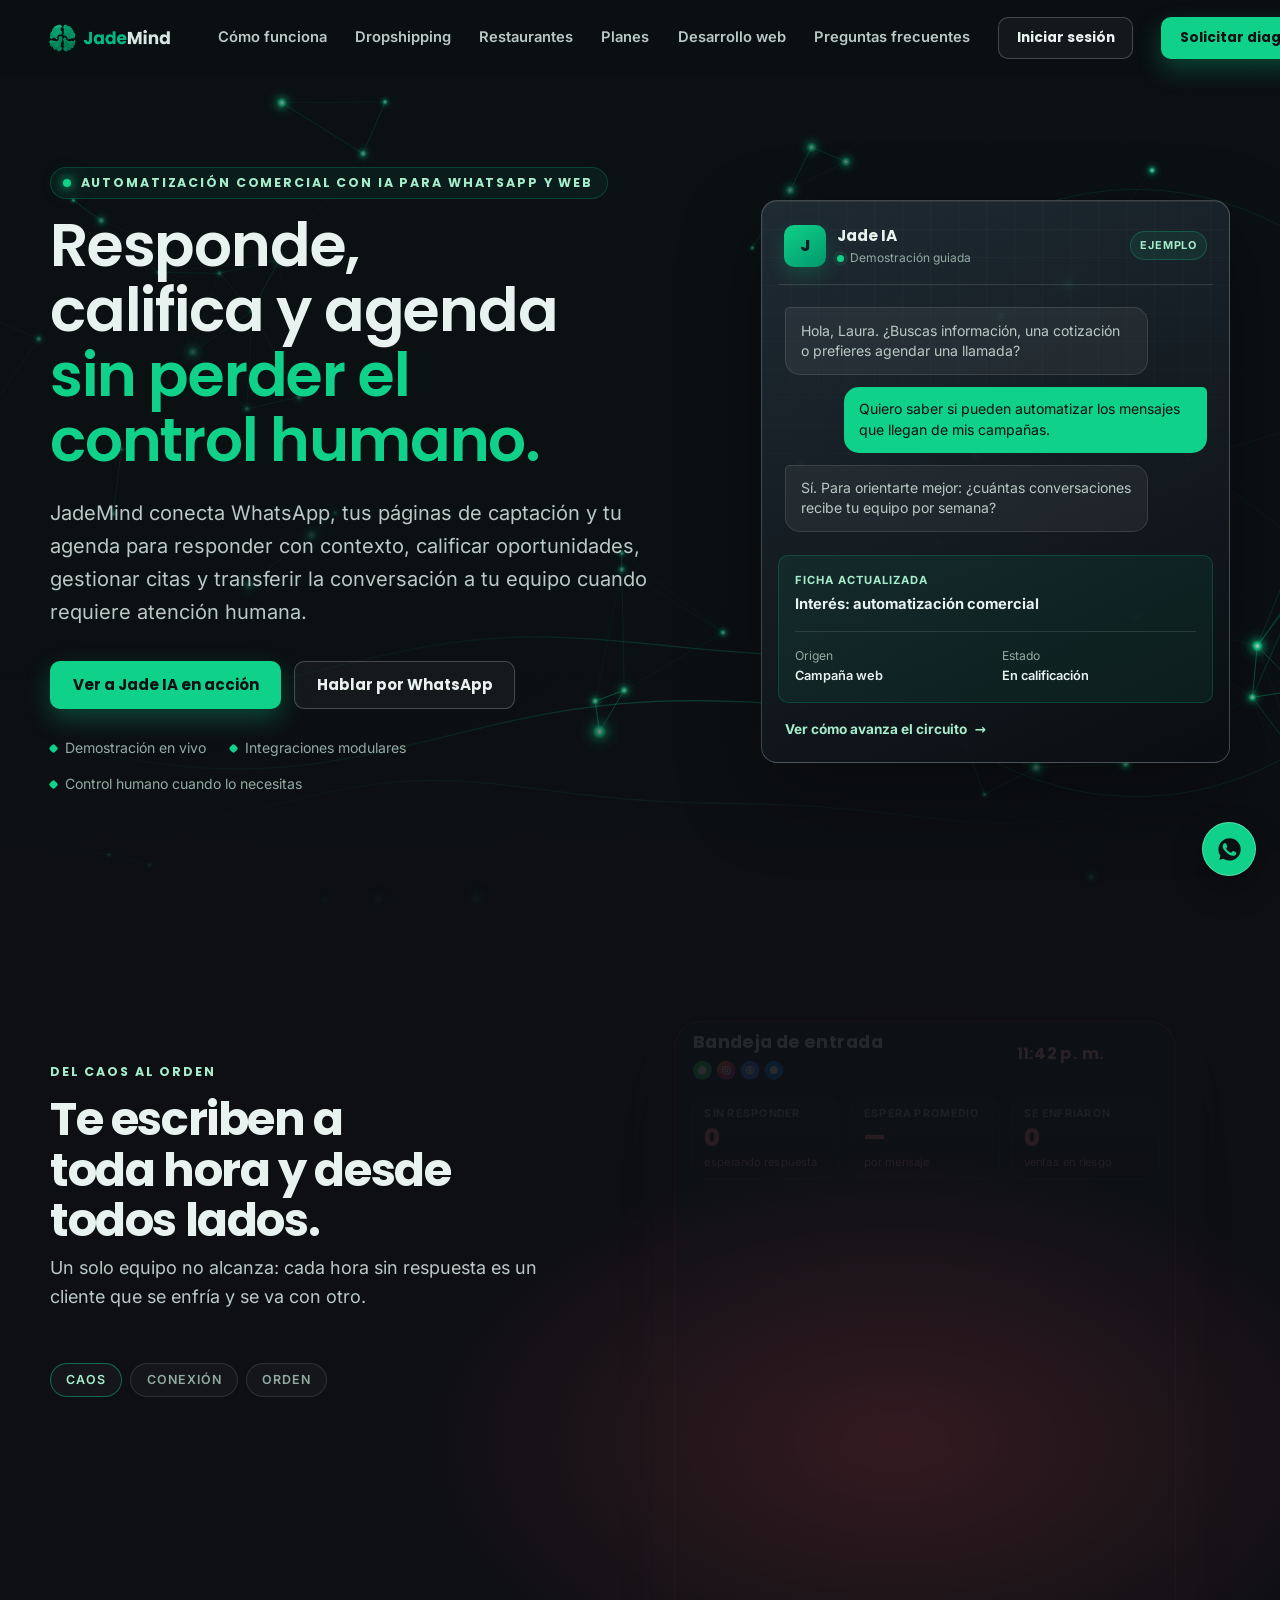
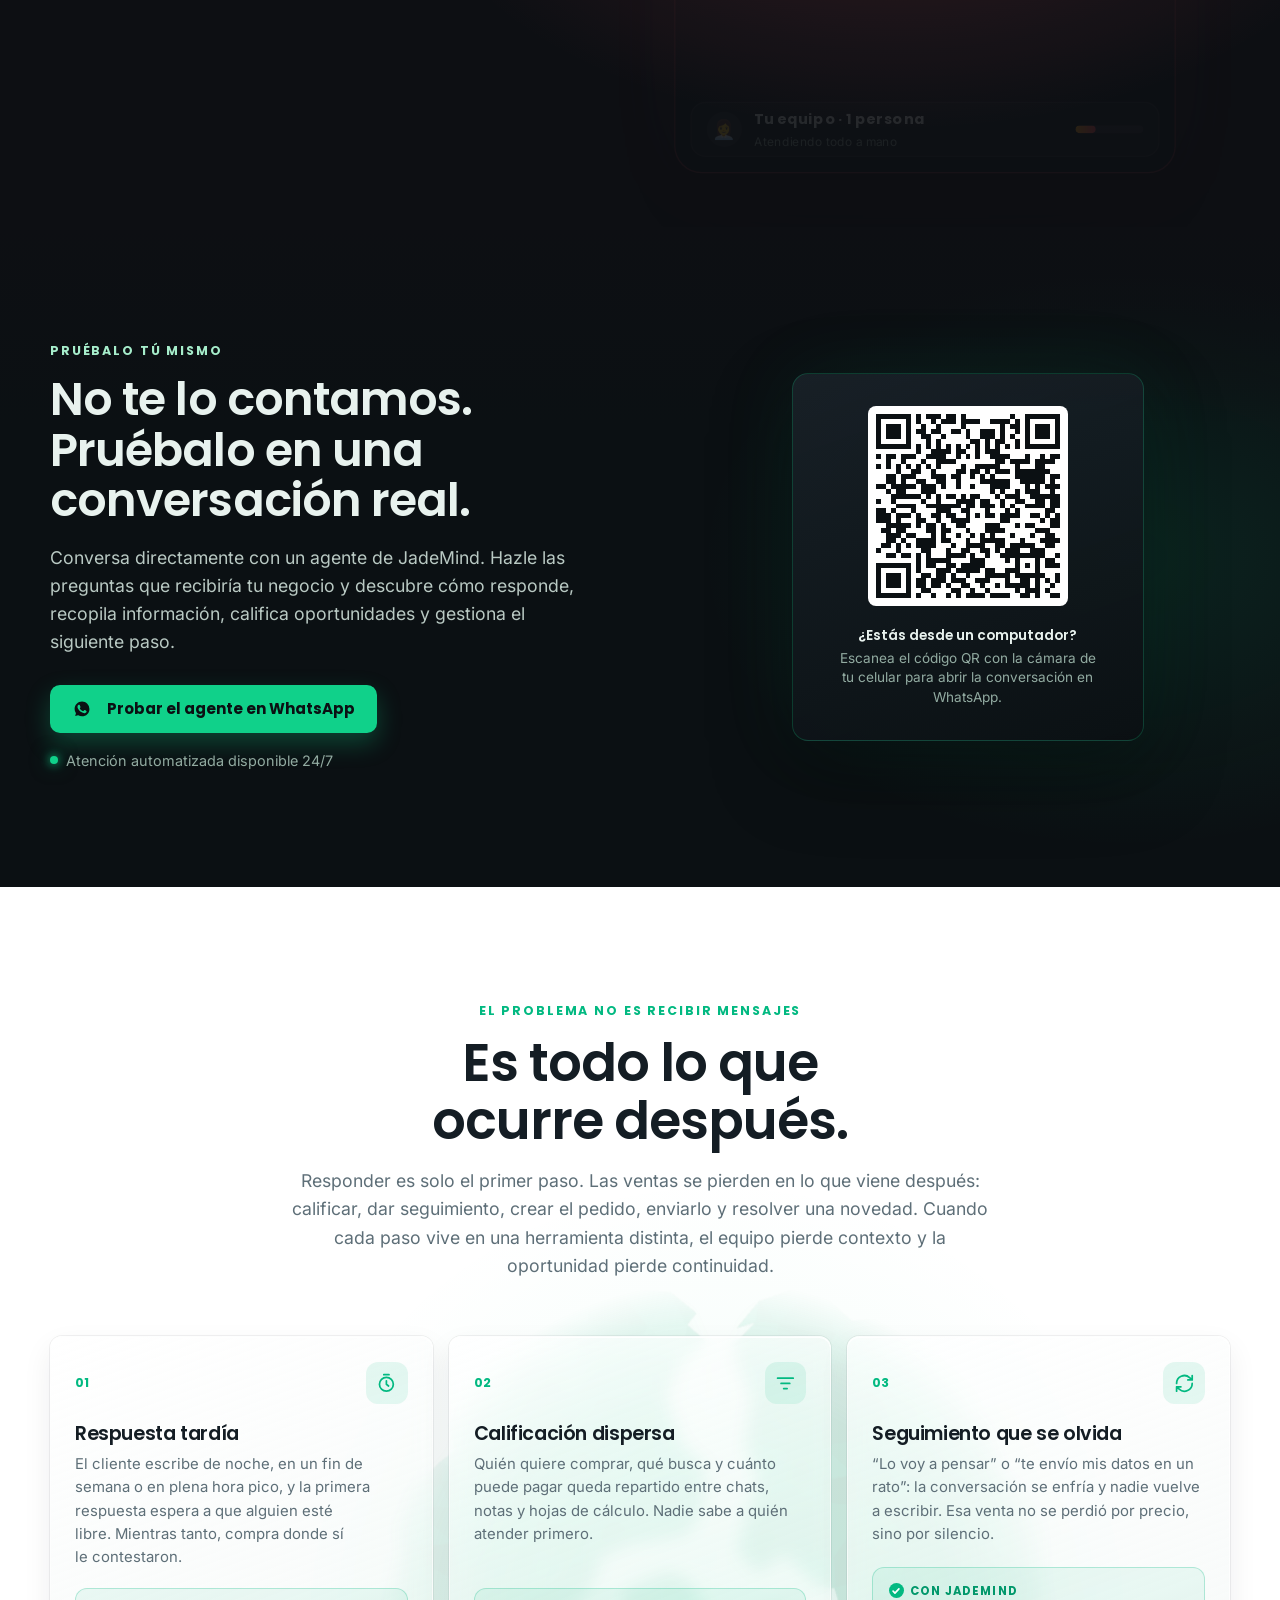
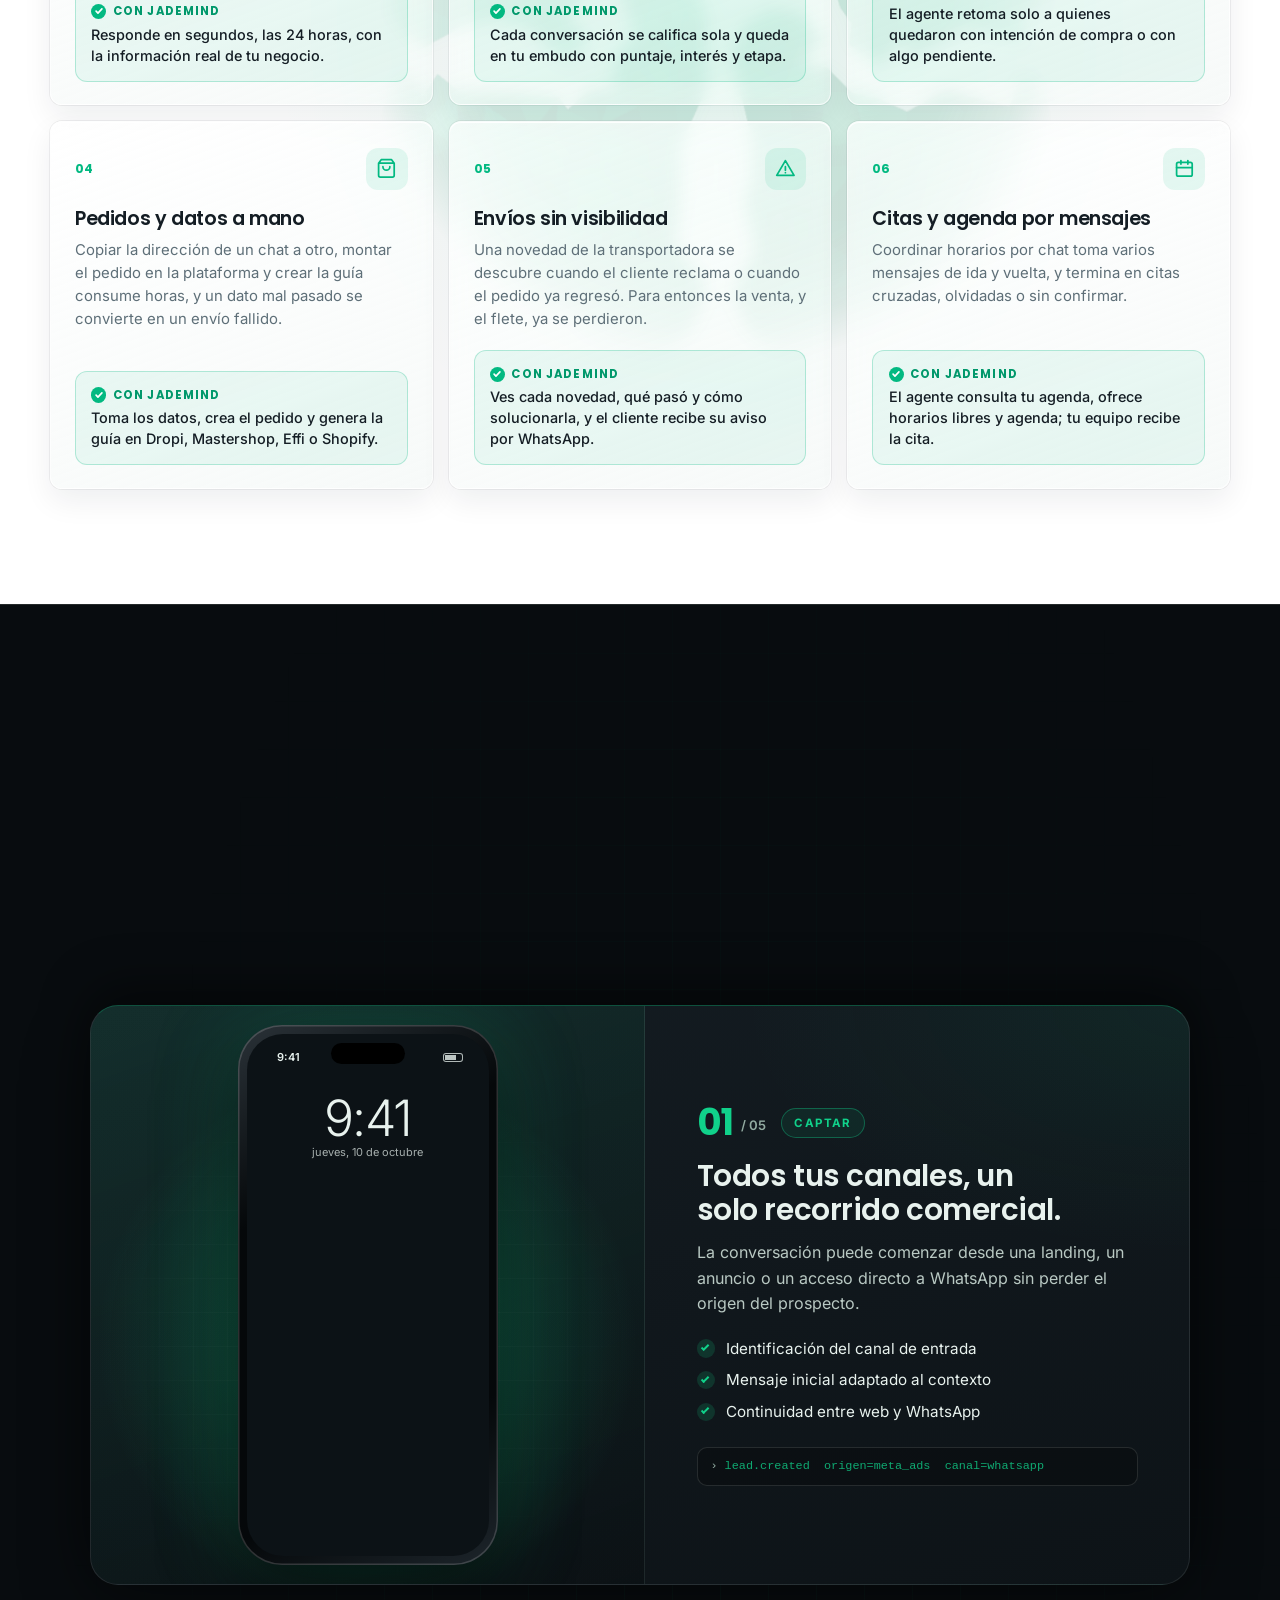
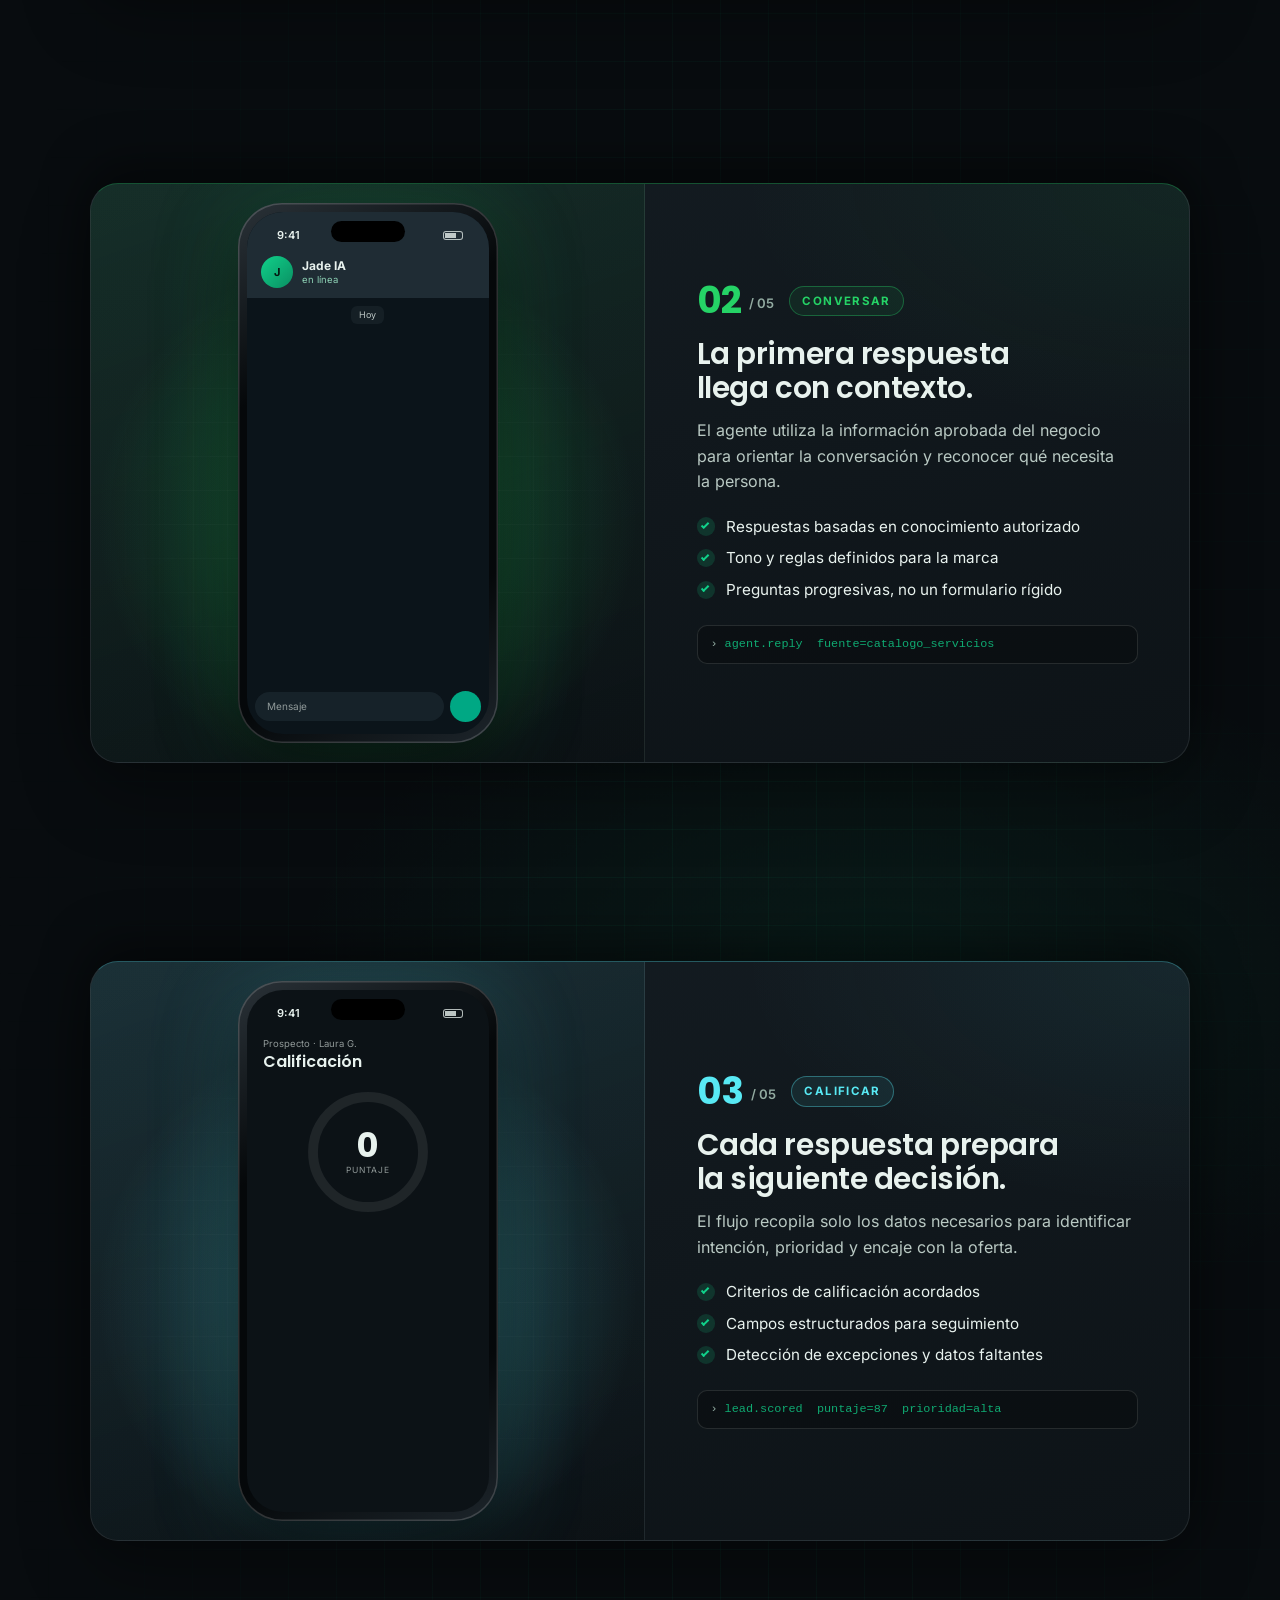
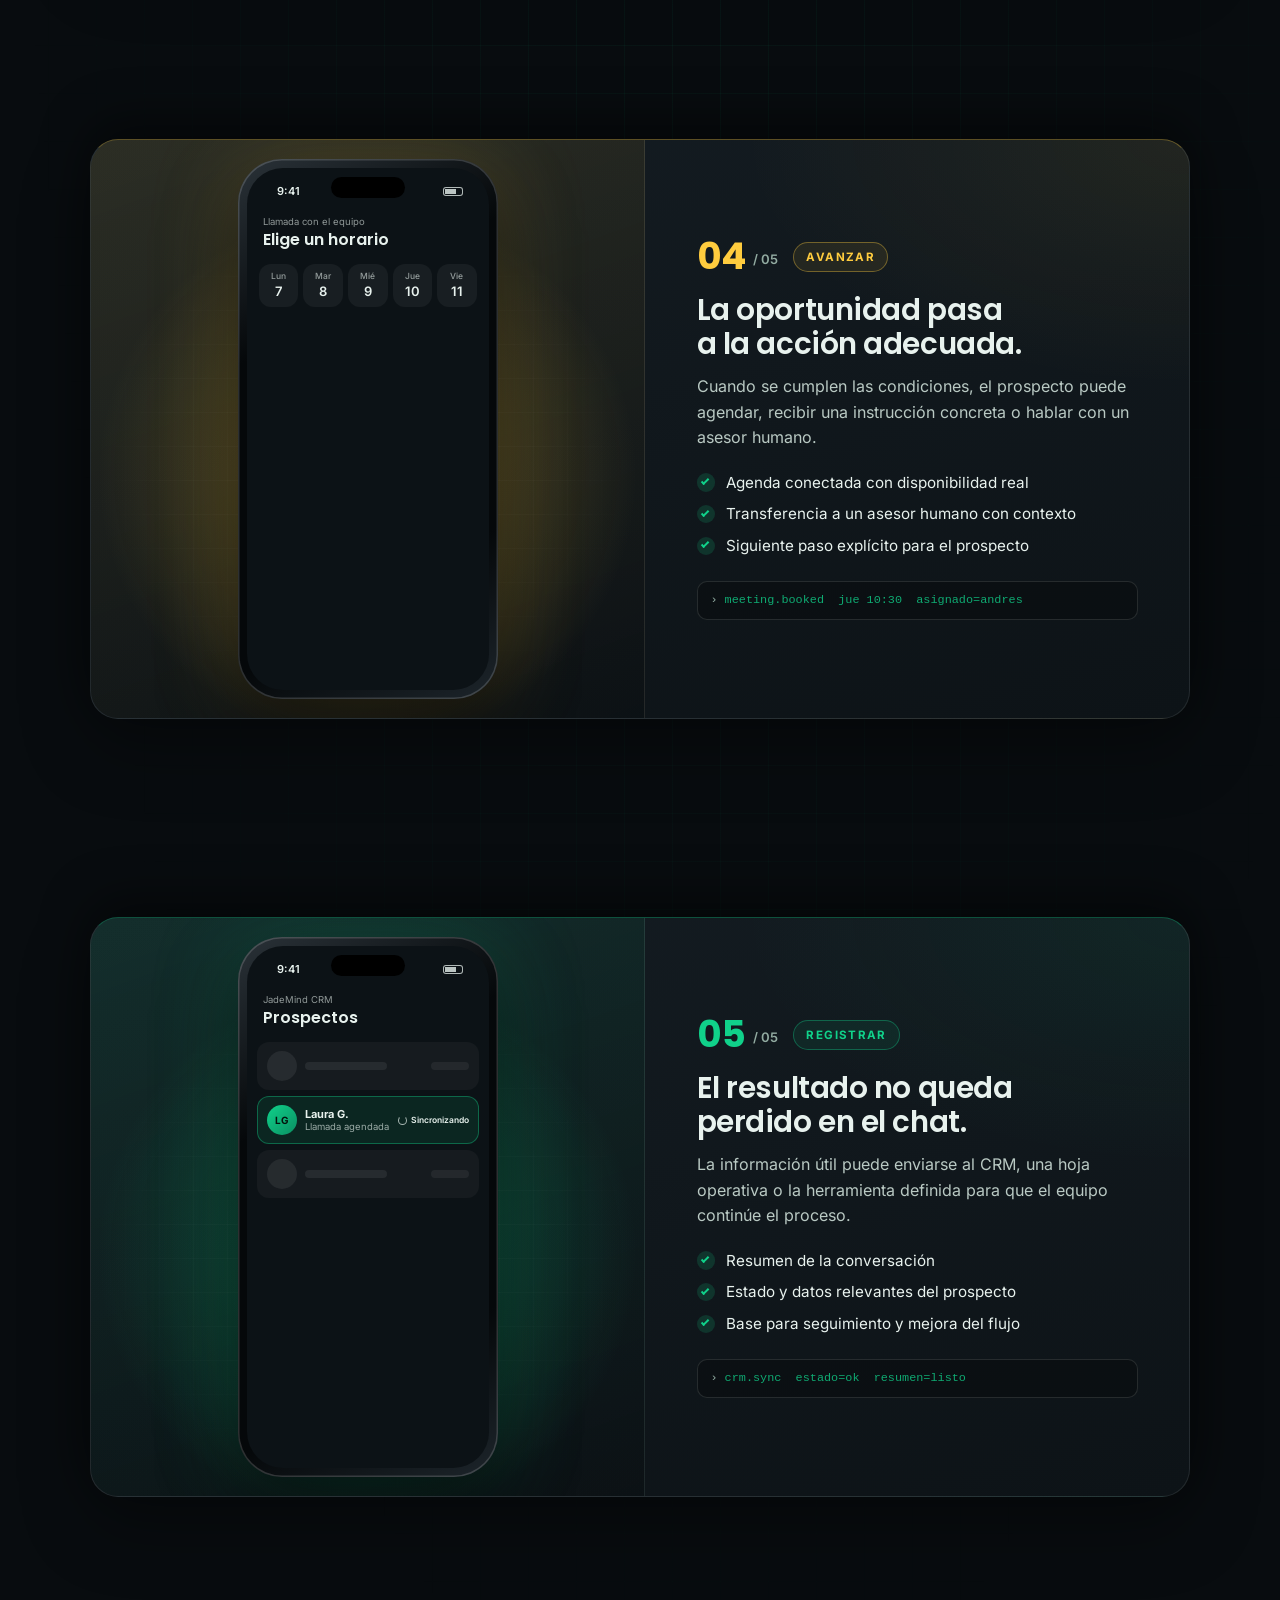
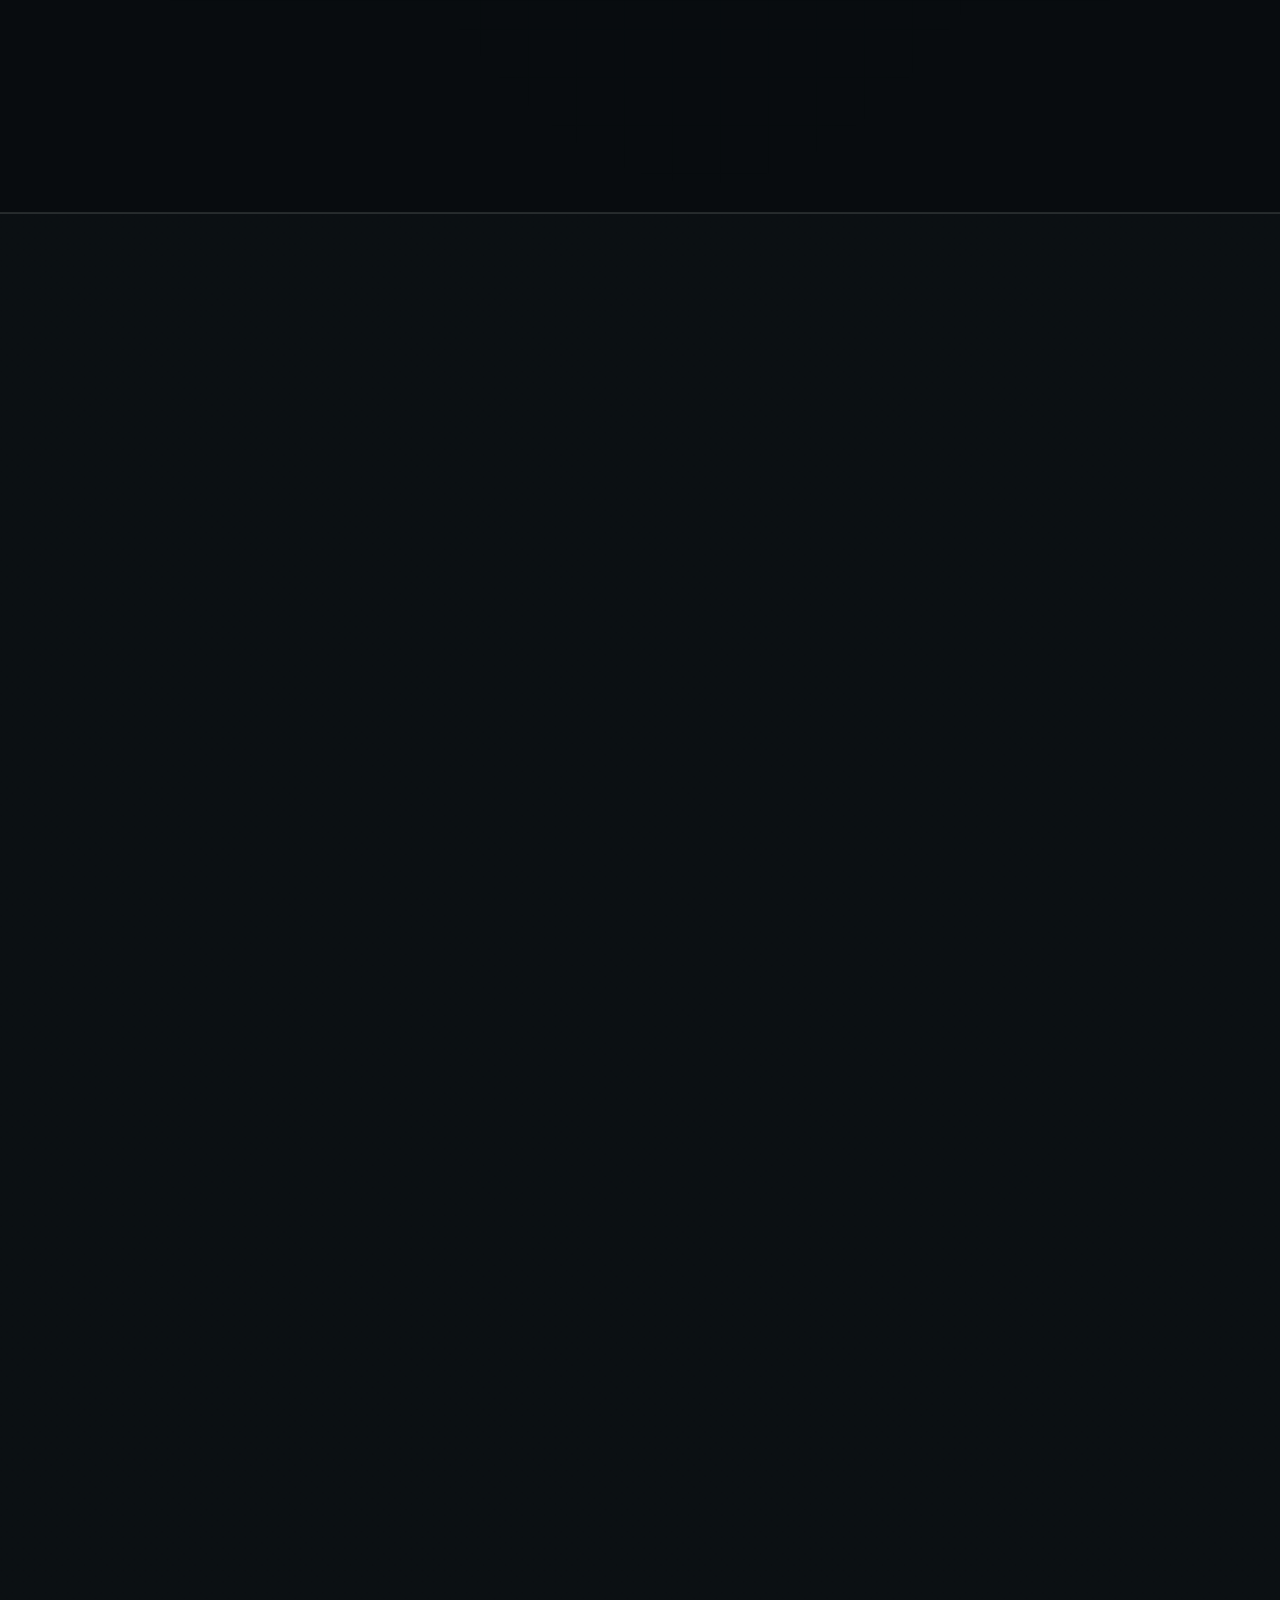
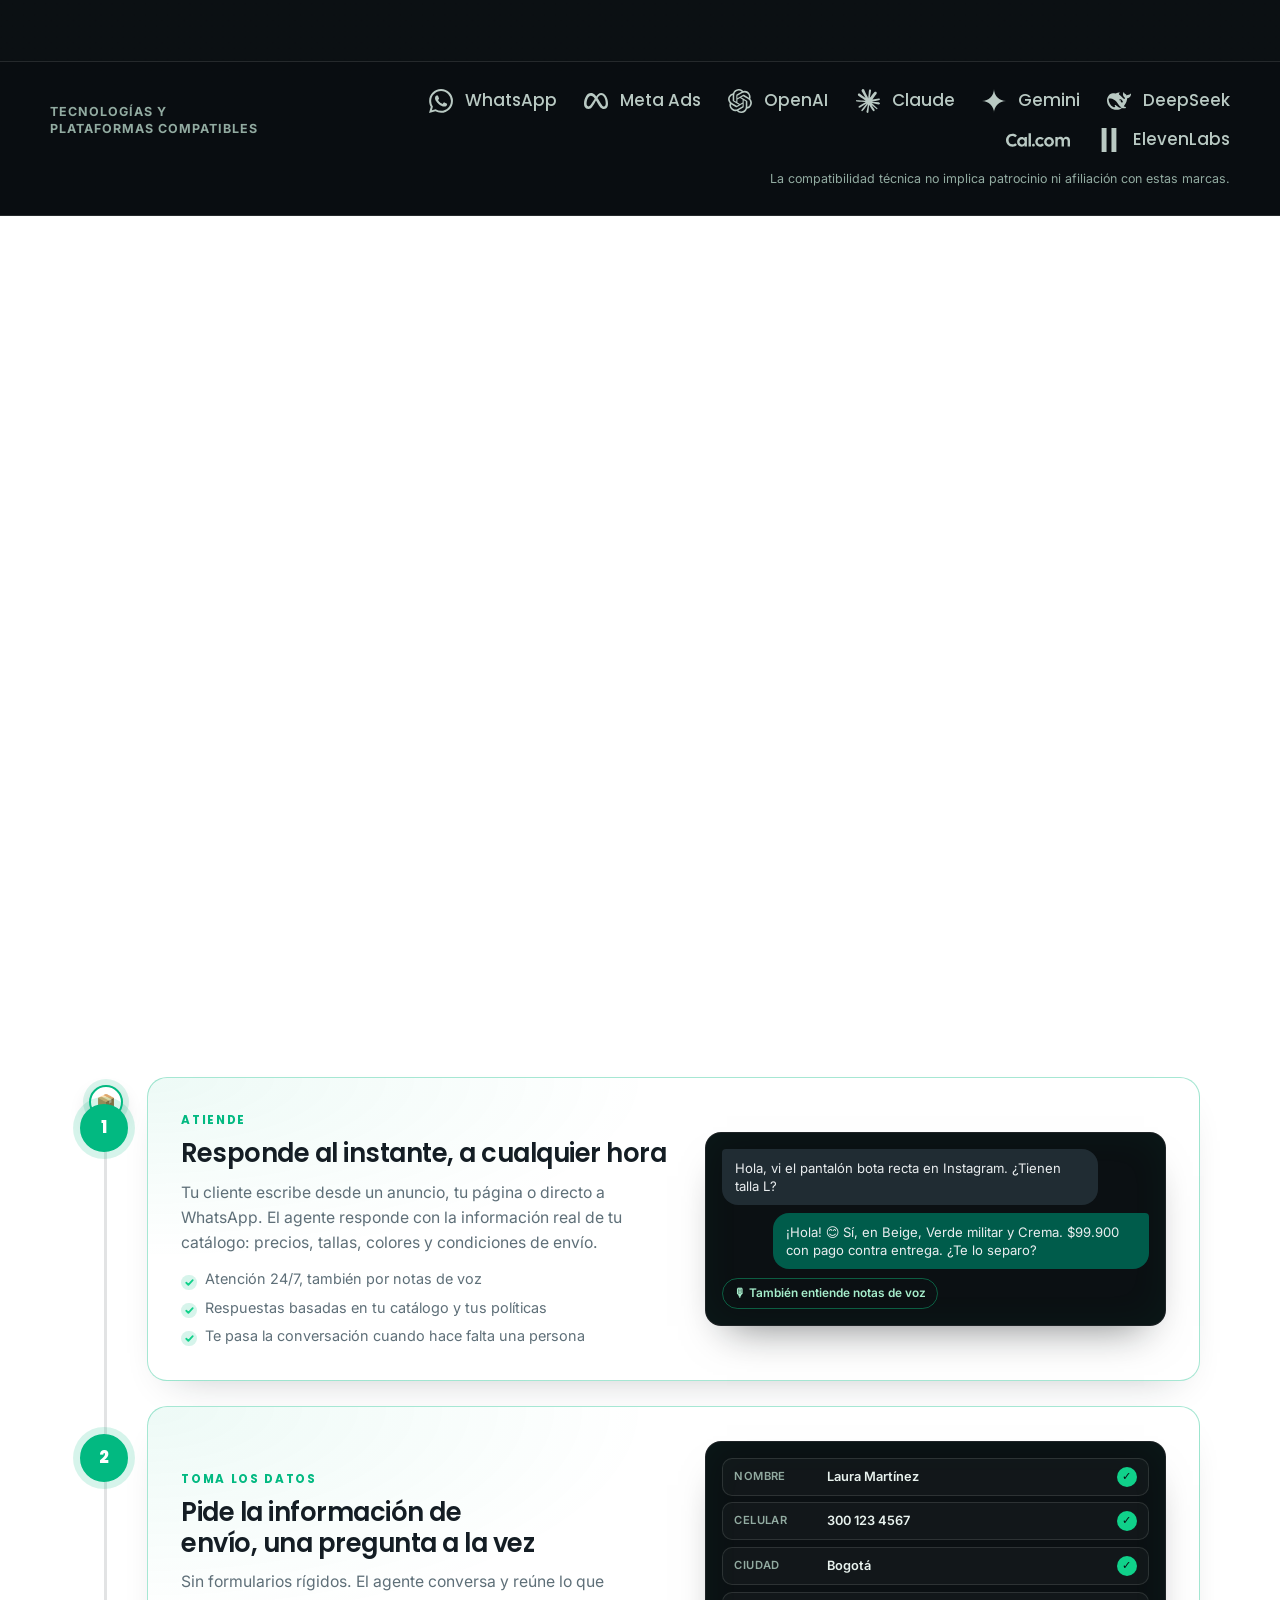
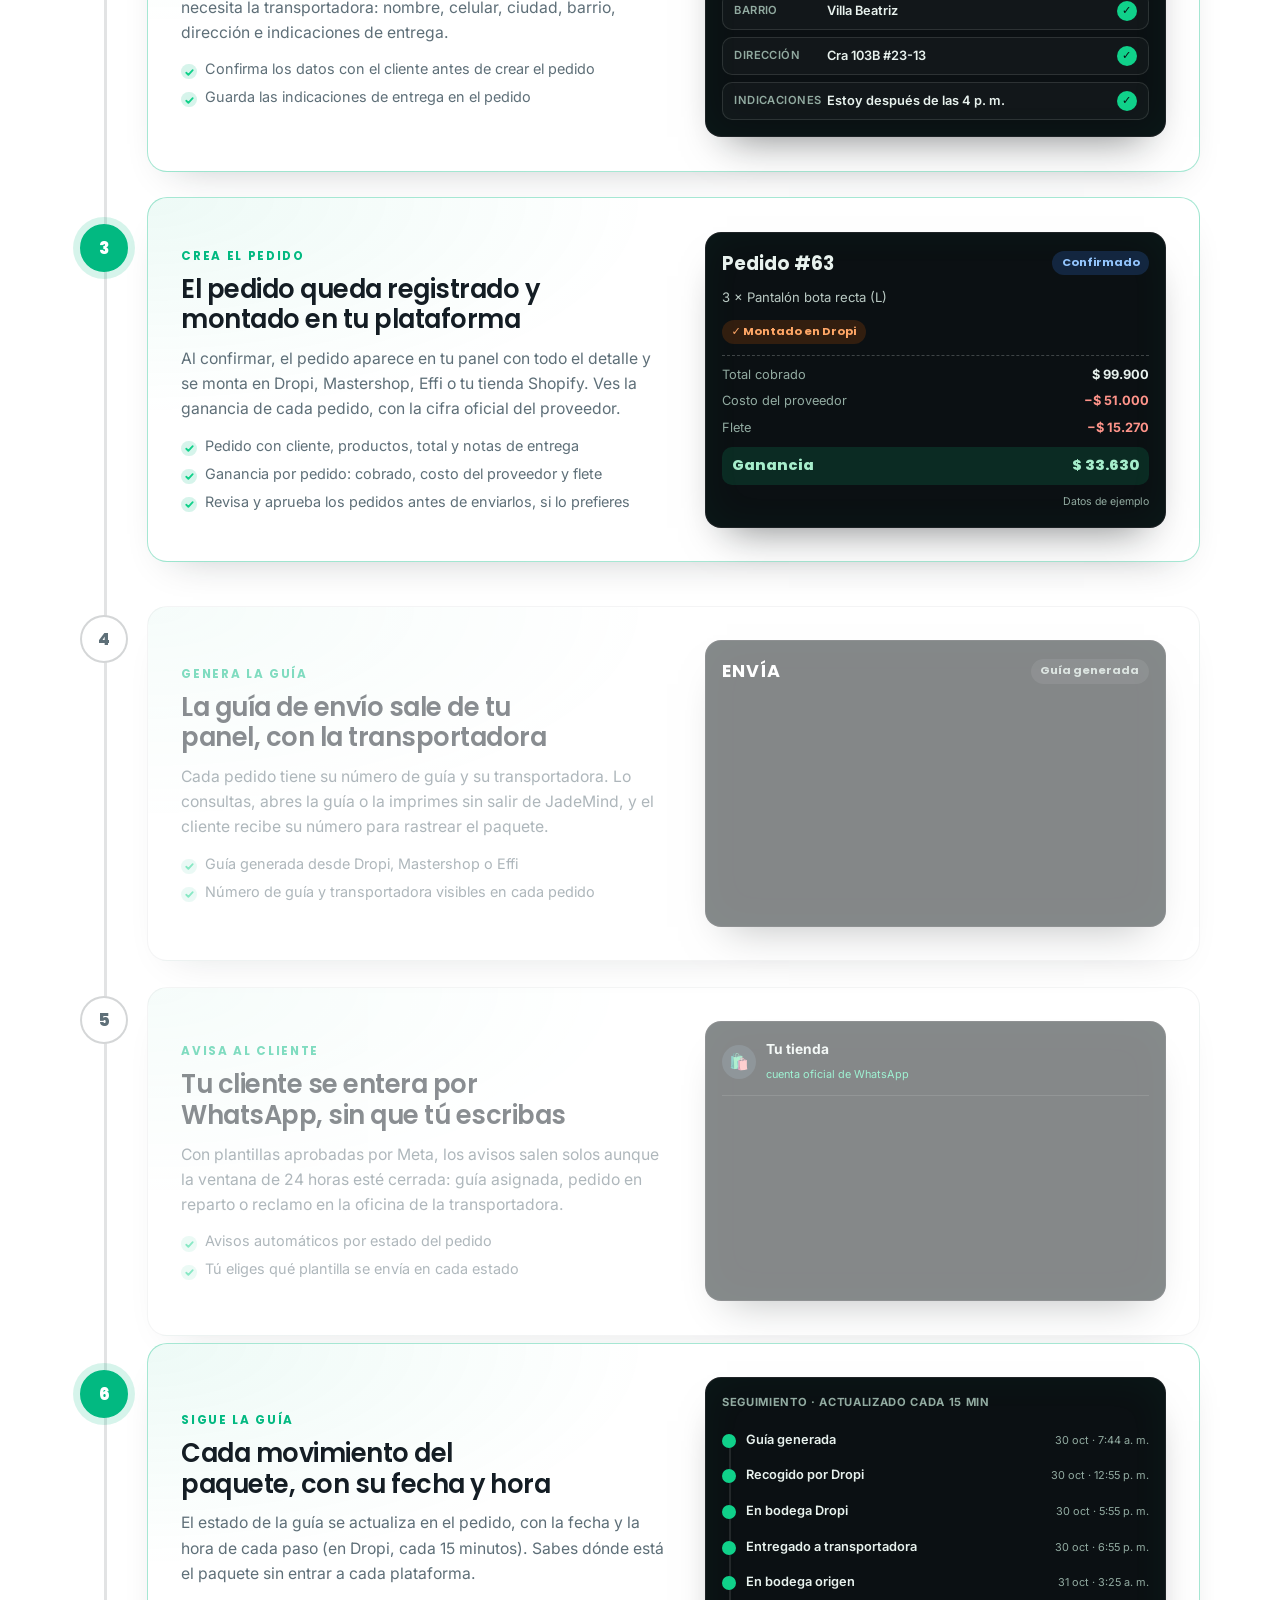
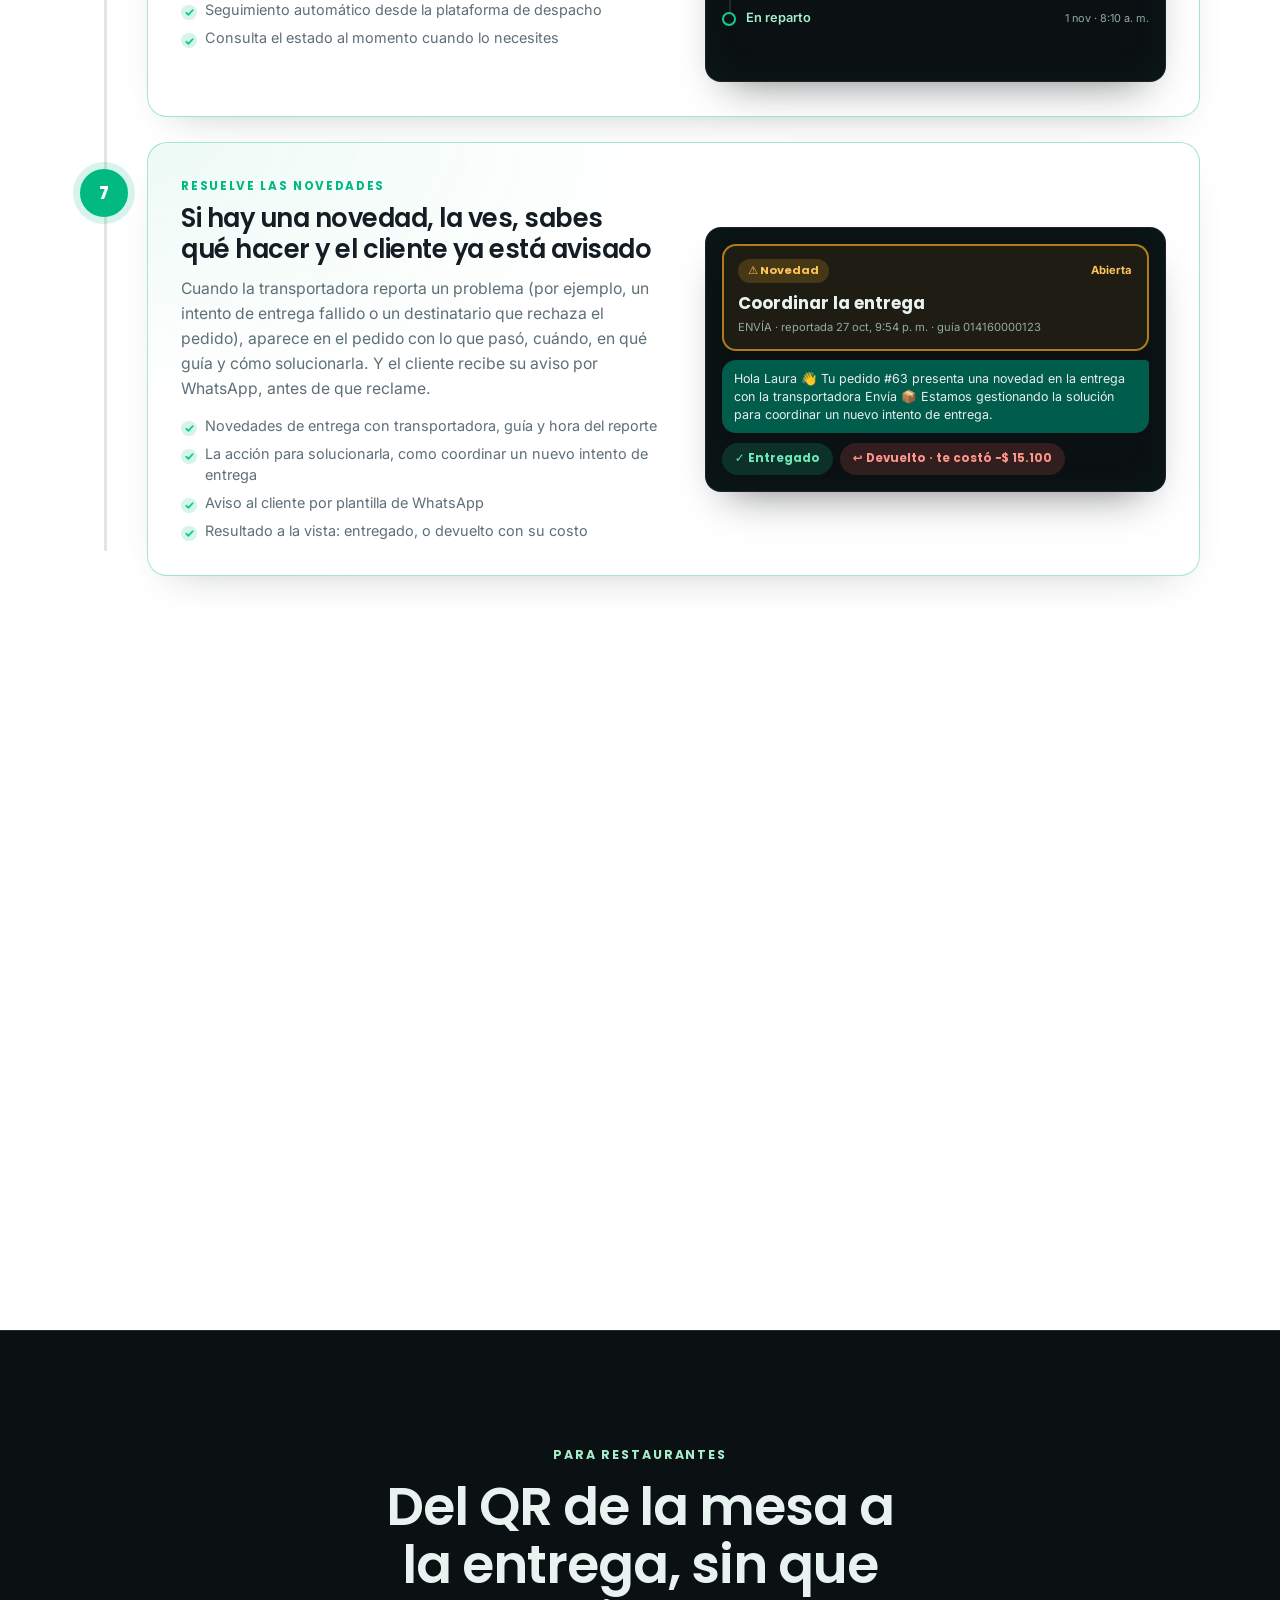
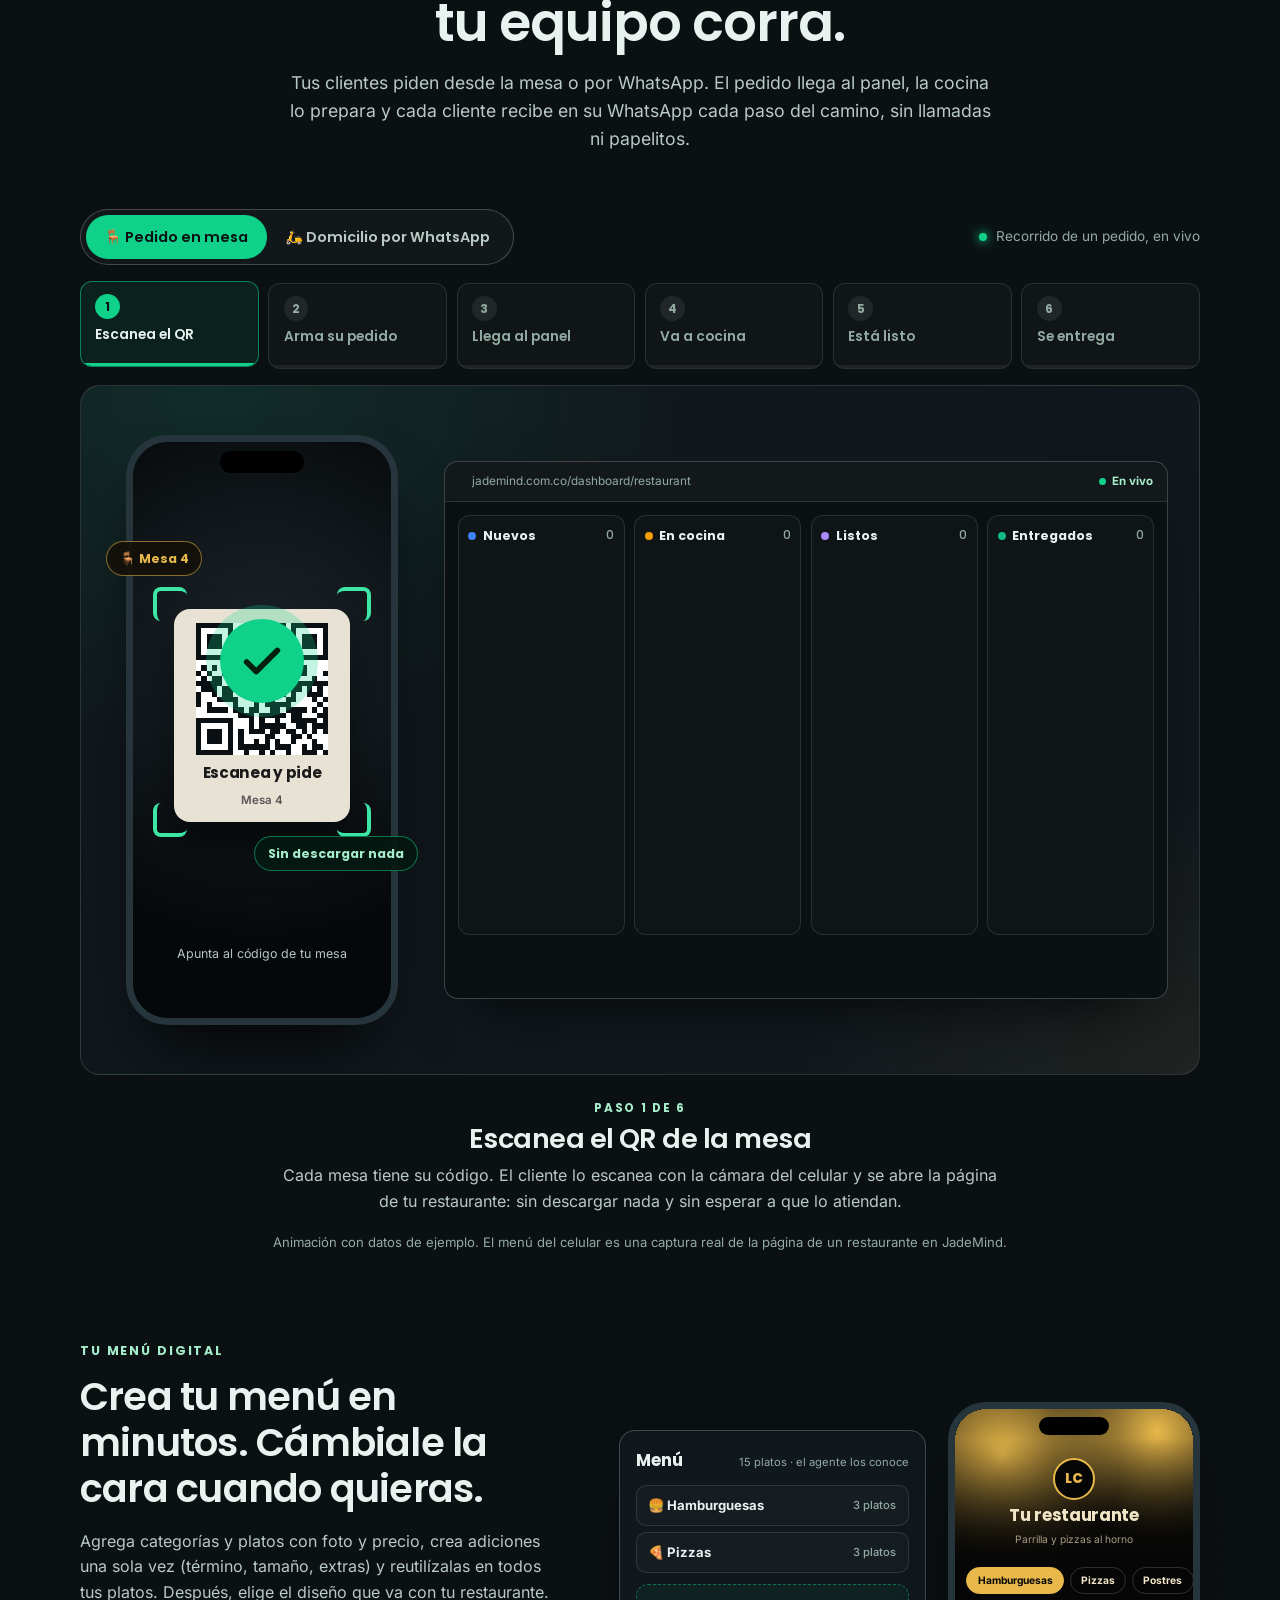
==== commit 645a6448: "Mueve la franja de tecnologías compatibles sobre Dropshipping y suma Meta Ads, Claude, Gemini y Deep" ====
--- a/index.html
+++ b/index.html
@@ -29,7 +29,7 @@
   <link rel="manifest" href="site.webmanifest">
   <link rel="preload" href="assets/fonts/inter-var.woff2" as="font" type="font/woff2" crossorigin>
   <link rel="preload" href="assets/fonts/poppins-700.woff2" as="font" type="font/woff2" crossorigin>
-  <link rel="stylesheet" href="styles_v22.css?v=95">
+  <link rel="stylesheet" href="styles_v22.css?v=96">
 
   <script type="application/ld+json">
   {
@@ -524,6 +524,47 @@
       </div>
     </section>
 
+    <section class="compatibility" aria-labelledby="compatibility-title">
+      <div class="container compatibility-inner">
+        <p id="compatibility-title">Tecnologías y plataformas compatibles</p>
+        <ul class="tech-logos">
+          <li>
+            <svg viewBox="0 0 24 24" xmlns="http://www.w3.org/2000/svg"><path d="M17.472 14.382c-.297-.149-1.758-.867-2.03-.967-.273-.099-.471-.148-.67.15-.197.297-.767.966-.94 1.164-.173.199-.347.223-.644.075-.297-.15-1.255-.463-2.39-1.475-.883-.788-1.48-1.761-1.653-2.059-.173-.297-.018-.458.13-.606.134-.133.298-.347.446-.52.149-.174.198-.298.298-.497.099-.198.05-.371-.025-.52-.075-.149-.669-1.612-.916-2.207-.242-.579-.487-.5-.669-.51-.173-.008-.371-.01-.57-.01-.198 0-.52.074-.792.372-.272.297-1.04 1.016-1.04 2.479 0 1.462 1.065 2.875 1.213 3.074.149.198 2.096 3.2 5.077 4.487.709.306 1.262.489 1.694.625.712.227 1.36.195 1.871.118.571-.085 1.758-.719 2.006-1.413.248-.694.248-1.289.173-1.413-.074-.124-.272-.198-.57-.347m-5.421 7.403h-.004a9.87 9.87 0 01-5.031-1.378l-.361-.214-3.741.982.998-3.648-.235-.374a9.86 9.86 0 01-1.51-5.26c.001-5.45 4.436-9.884 9.888-9.884 2.64 0 5.122 1.03 6.988 2.898a9.825 9.825 0 012.893 6.994c-.003 5.45-4.437 9.884-9.885 9.884m8.413-18.297A11.815 11.815 0 0012.05 0C5.495 0 .16 5.335.157 11.892c0 2.096.547 4.142 1.588 5.945L.057 24l6.305-1.654a11.882 11.882 0 005.683 1.448h.005c6.554 0 11.89-5.335 11.893-11.893a11.821 11.821 0 00-3.48-8.413Z"/></svg>
+            <span>WhatsApp</span>
+          </li>
+          <li>
+            <svg viewBox="0 0 24 24" xmlns="http://www.w3.org/2000/svg" aria-hidden="true"><path d="M6.915 4.03c-1.968 0-3.683 1.28-4.871 3.113C.704 9.208 0 11.883 0 14.449c0 .706.07 1.369.21 1.973a6.624 6.624 0 0 0 .265.86 5.297 5.297 0 0 0 .371.761c.696 1.159 1.818 1.927 3.593 1.927 1.497 0 2.633-.671 3.965-2.444.76-1.012 1.144-1.626 2.663-4.32l.756-1.339.186-.325c.061.1.121.196.183.3l2.152 3.595c.724 1.21 1.665 2.556 2.47 3.314 1.046.987 1.992 1.22 3.06 1.22 1.075 0 1.876-.355 2.455-.843a3.743 3.743 0 0 0 .81-.973c.542-.939.861-2.127.861-3.745 0-2.72-.681-5.357-2.084-7.45-1.282-1.912-2.957-2.93-4.716-2.93-1.047 0-2.088.467-3.053 1.308-.652.57-1.257 1.29-1.82 2.05-.69-.875-1.335-1.547-1.958-2.056-1.182-.966-2.315-1.303-3.454-1.303zm10.16 2.053c1.147 0 2.188.758 2.992 1.999 1.132 1.748 1.647 4.195 1.647 6.4 0 1.548-.368 2.9-1.839 2.9-.58 0-1.027-.23-1.664-1.004-.496-.601-1.343-1.878-2.832-4.358l-.617-1.028a44.908 44.908 0 0 0-1.255-1.98c.07-.109.141-.224.211-.327 1.12-1.667 2.118-2.602 3.358-2.602zm-10.201.553c1.265 0 2.058.791 2.675 1.446.307.327.737.871 1.234 1.579l-1.02 1.566c-.757 1.163-1.882 3.017-2.837 4.338-1.191 1.649-1.81 1.817-2.486 1.817-.524 0-1.038-.237-1.383-.794-.263-.426-.464-1.13-.464-2.046 0-2.221.63-4.535 1.66-6.088.454-.687.964-1.226 1.533-1.533a2.264 2.264 0 0 1 1.088-.285z"/></svg>
+            <span>Meta Ads</span>
+          </li>
+          <li>
+            <svg viewBox="0 0 24 24" xmlns="http://www.w3.org/2000/svg"><path d="M22.2819 9.8211a5.9847 5.9847 0 0 0-.5157-4.9108 6.0462 6.0462 0 0 0-6.5098-2.9A6.0651 6.0651 0 0 0 4.9807 4.1818a5.9847 5.9847 0 0 0-3.9977 2.9 6.0462 6.0462 0 0 0 .7427 7.0966 5.98 5.98 0 0 0 .511 4.9107 6.051 6.051 0 0 0 6.5146 2.9001A5.9847 5.9847 0 0 0 13.2599 24a6.0557 6.0557 0 0 0 5.7718-4.2058 5.9894 5.9894 0 0 0 3.9977-2.9001 6.0557 6.0557 0 0 0-.7475-7.0729zm-9.022 12.6081a4.4755 4.4755 0 0 1-2.8764-1.0408l.1419-.0804 4.7783-2.7582a.7948.7948 0 0 0 .3927-.6813v-6.7369l2.02 1.1686a.071.071 0 0 1 .038.052v5.5826a4.504 4.504 0 0 1-4.4945 4.4944zm-9.6607-4.1254a4.4708 4.4708 0 0 1-.5346-3.0137l.142.0852 4.783 2.7582a.7712.7712 0 0 0 .7806 0l5.8428-3.3685v2.3324a.0804.0804 0 0 1-.0332.0615L9.74 19.9502a4.4992 4.4992 0 0 1-6.1408-1.6464zM2.3408 7.8956a4.485 4.485 0 0 1 2.3655-1.9728V11.6a.7664.7664 0 0 0 .3879.6765l5.8144 3.3543-2.0201 1.1685a.0757.0757 0 0 1-.071 0l-4.8303-2.7865A4.504 4.504 0 0 1 2.3408 7.872zm16.5963 3.8558L13.1038 8.364 15.1192 7.2a.0757.0757 0 0 1 .071 0l4.8303 2.7913a4.4944 4.4944 0 0 1-.6765 8.1042v-5.6772a.79.79 0 0 0-.407-.667zm2.0107-3.0231l-.142-.0852-4.7735-2.7818a.7759.7759 0 0 0-.7854 0L9.409 9.2297V6.8974a.0662.0662 0 0 1 .0284-.0615l4.8303-2.7866a4.4992 4.4992 0 0 1 6.6802 4.66zM8.3065 12.863l-2.02-1.1638a.0804.0804 0 0 1-.038-.0567V6.0742a4.4992 4.4992 0 0 1 7.3757-3.4537l-.142.0805L8.704 5.459a.7948.7948 0 0 0-.3927.6813zm1.0976-2.3654l2.602-1.4998 2.6069 1.4998v2.9994l-2.5974 1.4997-2.6067-1.4997Z"/></svg>
+            <span>OpenAI</span>
+          </li>
+          <li>
+            <svg viewBox="0 0 24 24" xmlns="http://www.w3.org/2000/svg" aria-hidden="true"><path d="m4.7144 15.9555 4.7174-2.6471.079-.2307-.079-.1275h-.2307l-.7893-.0486-2.6956-.0729-2.3375-.0971-2.2646-.1214-.5707-.1215-.5343-.7042.0546-.3522.4797-.3218.686.0608 1.5179.1032 2.2767.1578 1.6514.0972 2.4468.255h.3886l.0546-.1579-.1336-.0971-.1032-.0972L6.973 9.8356l-2.55-1.6879-1.3356-.9714-.7225-.4918-.3643-.4614-.1578-1.0078.6557-.7225.8803.0607.2246.0607.8925.686 1.9064 1.4754 2.4893 1.8336.3643.3035.1457-.1032.0182-.0728-.164-.2733-1.3539-2.4467-1.445-2.4893-.6435-1.032-.17-.6194c-.0607-.255-.1032-.4674-.1032-.7285L6.287.1335 6.6997 0l.9957.1336.419.3642.6192 1.4147 1.0018 2.2282 1.5543 3.0296.4553.8985.2429.8318.091.255h.1579v-.1457l.1275-1.706.2368-2.0947.2307-2.6957.0789-.7589.3764-.9107.7468-.4918.5828.2793.4797.686-.0668.4433-.2853 1.8517-.5586 2.9021-.3643 1.9429h.2125l.2429-.2429.9835-1.3053 1.6514-2.0643.7286-.8196.85-.9046.5464-.4311h1.0321l.759 1.1293-.34 1.1657-1.0625 1.3478-.8804 1.1414-1.2628 1.7-.7893 1.36.0729.1093.1882-.0183 2.8535-.607 1.5421-.2794 1.8396-.3157.8318.3886.091.3946-.3278.8075-1.967.4857-2.3072.4614-3.4364.8136-.0425.0304.0486.0607 1.5482.1457.6618.0364h1.621l3.0175.2247.7892.522.4736.6376-.079.4857-1.2142.6193-1.6393-.3886-3.825-.9107-1.3113-.3279h-.1822v.1093l1.0929 1.0686 2.0035 1.8092 2.5075 2.3314.1275.5768-.3218.4554-.34-.0486-2.2039-1.6575-.85-.7468-1.9246-1.621h-.1275v.17l.4432.6496 2.3436 3.5214.1214 1.0807-.17.3521-.6071.2125-.6679-.1214-1.3721-1.9246L14.38 17.959l-1.1414-1.9428-.1397.079-.674 7.2552-.3156.3703-.7286.2793-.6071-.4614-.3218-.7468.3218-1.4753.3886-1.9246.3157-1.53.2853-1.9004.17-.6314-.0121-.0425-.1397.0182-1.4328 1.9672-2.1796 2.9446-1.7243 1.8456-.4128.164-.7164-.3704.0667-.6618.4008-.5889 2.386-3.0357 1.4389-1.882.929-1.0868-.0062-.1579h-.0546l-6.3385 4.1164-1.1293.1457-.4857-.4554.0608-.7467.2307-.2429 1.9064-1.3114Z"/></svg>
+            <span>Claude</span>
+          </li>
+          <li>
+            <svg viewBox="0 0 24 24" xmlns="http://www.w3.org/2000/svg" aria-hidden="true"><path d="M11.04 19.32Q12 21.51 12 24q0-2.49.93-4.68.96-2.19 2.58-3.81t3.81-2.55Q21.51 12 24 12q-2.49 0-4.68-.93a12.3 12.3 0 0 1-3.81-2.58 12.3 12.3 0 0 1-2.58-3.81Q12 2.49 12 0q0 2.49-.96 4.68-.93 2.19-2.55 3.81a12.3 12.3 0 0 1-3.81 2.58Q2.49 12 0 12q2.49 0 4.68.96 2.19.93 3.81 2.55t2.55 3.81"/></svg>
+            <span>Gemini</span>
+          </li>
+          <li>
+            <svg viewBox="0 0 24 24" xmlns="http://www.w3.org/2000/svg" aria-hidden="true"><path d="M23.748 4.651c-.254-.124-.364.113-.512.233-.051.04-.094.09-.137.137-.372.397-.806.657-1.373.626-.829-.046-1.537.214-2.163.848-.133-.782-.575-1.248-1.247-1.548-.352-.155-.708-.311-.955-.65-.172-.24-.219-.509-.305-.774-.055-.16-.11-.323-.293-.35-.2-.031-.278.136-.356.276-.313.572-.434 1.202-.422 1.84.027 1.436.633 2.58 1.838 3.393.137.094.172.187.129.323-.082.28-.18.553-.266.833-.055.179-.137.218-.328.14a5.5 5.5 0 0 1-1.737-1.179c-.857-.828-1.631-1.743-2.597-2.46a12 12 0 0 0-.689-.47c-.985-.957.13-1.743.387-1.836.27-.098.094-.433-.778-.428-.872.003-1.67.295-2.687.685a3 3 0 0 1-.465.136 9.6 9.6 0 0 0-2.883-.101c-1.885.21-3.39 1.1-4.497 2.622C.082 8.776-.231 10.854.152 13.02c.403 2.284 1.568 4.175 3.36 5.653 1.857 1.533 3.997 2.284 6.438 2.14 1.482-.085 3.132-.284 4.994-1.86.47.234.962.328 1.78.398.629.058 1.235-.031 1.705-.129.735-.155.684-.836.418-.961-2.155-1.004-1.682-.595-2.112-.926 1.095-1.295 2.768-3.598 3.284-6.733.05-.346.115-.834.108-1.114-.004-.171.035-.238.23-.257a4.2 4.2 0 0 0 1.545-.475c1.397-.763 1.96-2.016 2.093-3.517.02-.23-.004-.467-.247-.588M11.58 18.168c-2.088-1.642-3.101-2.183-3.52-2.16-.39.024-.32.472-.234.763.09.288.207.487.371.74.114.167.192.416-.113.603-.673.416-1.842-.14-1.897-.168-1.361-.801-2.5-1.86-3.301-3.306-.775-1.393-1.225-2.888-1.299-4.482-.02-.385.094-.522.477-.592a4.7 4.7 0 0 1 1.53-.038c2.131.311 3.946 1.264 5.467 2.774.868.86 1.525 1.887 2.202 2.89.72 1.066 1.494 2.082 2.48 2.915.348.291.626.513.892.677-.802.09-2.14.109-3.055-.615zm1.001-6.44a.306.306 0 0 1 .415-.287.3.3 0 0 1 .113.074.3.3 0 0 1 .086.214c0 .17-.136.307-.308.307a.303.303 0 0 1-.306-.307m3.11 1.596c-.2.081-.4.151-.591.16a1.25 1.25 0 0 1-.798-.254c-.274-.23-.47-.358-.551-.758a1.7 1.7 0 0 1 .015-.588c.07-.327-.007-.537-.238-.727-.188-.156-.426-.199-.689-.199a.6.6 0 0 1-.254-.078.253.253 0 0 1-.114-.358 1 1 0 0 1 .192-.21c.356-.202.767-.136 1.146.016.352.144.618.408 1.001.782.392.451.462.576.685.915.176.264.336.536.446.848.066.194-.02.353-.25.45"/></svg>
+            <span>DeepSeek</span>
+          </li>
+          <li>
+            <svg class="logo-wordmark" viewBox="0 9 24 6" xmlns="http://www.w3.org/2000/svg" aria-hidden="true"><path d="M2.408 14.488C1.035 14.488 0 13.4 0 12.058c0-1.346.982-2.443 2.408-2.443.758 0 1.282.233 1.691.765l-.66.55a1.343 1.343 0 0 0-1.03-.442c-.93 0-1.44.711-1.44 1.57 0 .86.559 1.557 1.44 1.557.413 0 .765-.147 1.043-.443l.651.573c-.391.51-.929.743-1.695.743zM6.948 10.913h.89v3.49h-.89v-.51c-.185.362-.493.604-1.083.604-.943 0-1.695-.82-1.695-1.826 0-1.007.752-1.825 1.695-1.825.585 0 .898.241 1.083.604zm.026 1.758c0-.546-.374-.998-.964-.998-.568 0-.938.457-.938.998 0 .528.37.998.938.998.586 0 .964-.456.964-.998zM8.467 9.503h.89v4.895h-.89zM9.752 13.937a.53.53 0 0 1 .542-.528c.313 0 .533.242.533.528a.527.527 0 0 1-.533.537.534.534 0 0 1-.542-.537zM14.23 13.839c-.33.403-.832.658-1.426.658a1.806 1.806 0 0 1-1.84-1.826c0-1.007.778-1.825 1.84-1.825.572 0 1.07.241 1.4.622l-.687.577c-.172-.215-.396-.376-.713-.376-.568 0-.938.456-.938.998 0 .541.37.997.938.997.343 0 .58-.179.757-.42zM14.305 12.671c0-1.007.78-1.825 1.84-1.825 1.061 0 1.84.818 1.84 1.825 0 1.007-.779 1.826-1.84 1.826-1.06-.005-1.84-.82-1.84-1.826zm2.778 0c0-.546-.37-.998-.938-.998-.568-.004-.937.452-.937.998 0 .542.37.998.937.998.568 0 .938-.456.938-.998zM24 12.269v2.13h-.89v-1.911c0-.604-.281-.864-.704-.864-.396 0-.678.197-.678.864v1.91h-.89v-1.91c0-.604-.285-.864-.704-.864-.396 0-.744.197-.744.864v1.91h-.89v-3.49h.89v.484c.185-.376.52-.564 1.035-.564.489 0 .898.241 1.123.649.224-.417.554-.65 1.153-.65.731.005 1.299.56 1.299 1.442z"/></svg>
+            <span class="sr-only">Cal.com</span>
+          </li>
+          <li>
+            <svg viewBox="0 0 24 24" xmlns="http://www.w3.org/2000/svg"><path d="M4.6035 0v24h4.9317V0zm9.8613 0v24h4.9317V0z"/></svg>
+            <span>ElevenLabs</span>
+          </li>
+        </ul>
+        <small>La compatibilidad técnica no implica patrocinio ni afiliación con estas marcas.</small>
+      </div>
+    </section>
+
     <section class="section ds-section" id="dropshipping" aria-labelledby="ds-title">
       <div class="ds-glow" aria-hidden="true"></div>
       <div class="container">
@@ -1124,30 +1165,6 @@
       </div>
     </section>
 
-    <section class="compatibility" aria-labelledby="compatibility-title">
-      <div class="container compatibility-inner">
-        <p id="compatibility-title">Tecnologías compatibles según cada implementación</p>
-        <ul class="tech-logos">
-          <li>
-            <svg viewBox="0 0 24 24" xmlns="http://www.w3.org/2000/svg"><path d="M17.472 14.382c-.297-.149-1.758-.867-2.03-.967-.273-.099-.471-.148-.67.15-.197.297-.767.966-.94 1.164-.173.199-.347.223-.644.075-.297-.15-1.255-.463-2.39-1.475-.883-.788-1.48-1.761-1.653-2.059-.173-.297-.018-.458.13-.606.134-.133.298-.347.446-.52.149-.174.198-.298.298-.497.099-.198.05-.371-.025-.52-.075-.149-.669-1.612-.916-2.207-.242-.579-.487-.5-.669-.51-.173-.008-.371-.01-.57-.01-.198 0-.52.074-.792.372-.272.297-1.04 1.016-1.04 2.479 0 1.462 1.065 2.875 1.213 3.074.149.198 2.096 3.2 5.077 4.487.709.306 1.262.489 1.694.625.712.227 1.36.195 1.871.118.571-.085 1.758-.719 2.006-1.413.248-.694.248-1.289.173-1.413-.074-.124-.272-.198-.57-.347m-5.421 7.403h-.004a9.87 9.87 0 01-5.031-1.378l-.361-.214-3.741.982.998-3.648-.235-.374a9.86 9.86 0 01-1.51-5.26c.001-5.45 4.436-9.884 9.888-9.884 2.64 0 5.122 1.03 6.988 2.898a9.825 9.825 0 012.893 6.994c-.003 5.45-4.437 9.884-9.885 9.884m8.413-18.297A11.815 11.815 0 0012.05 0C5.495 0 .16 5.335.157 11.892c0 2.096.547 4.142 1.588 5.945L.057 24l6.305-1.654a11.882 11.882 0 005.683 1.448h.005c6.554 0 11.89-5.335 11.893-11.893a11.821 11.821 0 00-3.48-8.413Z"/></svg>
-            <span>WhatsApp</span>
-          </li>
-          <li>
-            <svg viewBox="0 0 24 24" xmlns="http://www.w3.org/2000/svg"><path d="M22.2819 9.8211a5.9847 5.9847 0 0 0-.5157-4.9108 6.0462 6.0462 0 0 0-6.5098-2.9A6.0651 6.0651 0 0 0 4.9807 4.1818a5.9847 5.9847 0 0 0-3.9977 2.9 6.0462 6.0462 0 0 0 .7427 7.0966 5.98 5.98 0 0 0 .511 4.9107 6.051 6.051 0 0 0 6.5146 2.9001A5.9847 5.9847 0 0 0 13.2599 24a6.0557 6.0557 0 0 0 5.7718-4.2058 5.9894 5.9894 0 0 0 3.9977-2.9001 6.0557 6.0557 0 0 0-.7475-7.0729zm-9.022 12.6081a4.4755 4.4755 0 0 1-2.8764-1.0408l.1419-.0804 4.7783-2.7582a.7948.7948 0 0 0 .3927-.6813v-6.7369l2.02 1.1686a.071.071 0 0 1 .038.052v5.5826a4.504 4.504 0 0 1-4.4945 4.4944zm-9.6607-4.1254a4.4708 4.4708 0 0 1-.5346-3.0137l.142.0852 4.783 2.7582a.7712.7712 0 0 0 .7806 0l5.8428-3.3685v2.3324a.0804.0804 0 0 1-.0332.0615L9.74 19.9502a4.4992 4.4992 0 0 1-6.1408-1.6464zM2.3408 7.8956a4.485 4.485 0 0 1 2.3655-1.9728V11.6a.7664.7664 0 0 0 .3879.6765l5.8144 3.3543-2.0201 1.1685a.0757.0757 0 0 1-.071 0l-4.8303-2.7865A4.504 4.504 0 0 1 2.3408 7.872zm16.5963 3.8558L13.1038 8.364 15.1192 7.2a.0757.0757 0 0 1 .071 0l4.8303 2.7913a4.4944 4.4944 0 0 1-.6765 8.1042v-5.6772a.79.79 0 0 0-.407-.667zm2.0107-3.0231l-.142-.0852-4.7735-2.7818a.7759.7759 0 0 0-.7854 0L9.409 9.2297V6.8974a.0662.0662 0 0 1 .0284-.0615l4.8303-2.7866a4.4992 4.4992 0 0 1 6.6802 4.66zM8.3065 12.863l-2.02-1.1638a.0804.0804 0 0 1-.038-.0567V6.0742a4.4992 4.4992 0 0 1 7.3757-3.4537l-.142.0805L8.704 5.459a.7948.7948 0 0 0-.3927.6813zm1.0976-2.3654l2.602-1.4998 2.6069 1.4998v2.9994l-2.5974 1.4997-2.6067-1.4997Z"/></svg>
-            <span>OpenAI</span>
-          </li>
-          <li>
-            <svg class="logo-wordmark" viewBox="0 9 24 6" xmlns="http://www.w3.org/2000/svg" aria-hidden="true"><path d="M2.408 14.488C1.035 14.488 0 13.4 0 12.058c0-1.346.982-2.443 2.408-2.443.758 0 1.282.233 1.691.765l-.66.55a1.343 1.343 0 0 0-1.03-.442c-.93 0-1.44.711-1.44 1.57 0 .86.559 1.557 1.44 1.557.413 0 .765-.147 1.043-.443l.651.573c-.391.51-.929.743-1.695.743zM6.948 10.913h.89v3.49h-.89v-.51c-.185.362-.493.604-1.083.604-.943 0-1.695-.82-1.695-1.826 0-1.007.752-1.825 1.695-1.825.585 0 .898.241 1.083.604zm.026 1.758c0-.546-.374-.998-.964-.998-.568 0-.938.457-.938.998 0 .528.37.998.938.998.586 0 .964-.456.964-.998zM8.467 9.503h.89v4.895h-.89zM9.752 13.937a.53.53 0 0 1 .542-.528c.313 0 .533.242.533.528a.527.527 0 0 1-.533.537.534.534 0 0 1-.542-.537zM14.23 13.839c-.33.403-.832.658-1.426.658a1.806 1.806 0 0 1-1.84-1.826c0-1.007.778-1.825 1.84-1.825.572 0 1.07.241 1.4.622l-.687.577c-.172-.215-.396-.376-.713-.376-.568 0-.938.456-.938.998 0 .541.37.997.938.997.343 0 .58-.179.757-.42zM14.305 12.671c0-1.007.78-1.825 1.84-1.825 1.061 0 1.84.818 1.84 1.825 0 1.007-.779 1.826-1.84 1.826-1.06-.005-1.84-.82-1.84-1.826zm2.778 0c0-.546-.37-.998-.938-.998-.568-.004-.937.452-.937.998 0 .542.37.998.937.998.568 0 .938-.456.938-.998zM24 12.269v2.13h-.89v-1.911c0-.604-.281-.864-.704-.864-.396 0-.678.197-.678.864v1.91h-.89v-1.91c0-.604-.285-.864-.704-.864-.396 0-.744.197-.744.864v1.91h-.89v-3.49h.89v.484c.185-.376.52-.564 1.035-.564.489 0 .898.241 1.123.649.224-.417.554-.65 1.153-.65.731.005 1.299.56 1.299 1.442z"/></svg>
-            <span class="sr-only">Cal.com</span>
-          </li>
-          <li>
-            <svg viewBox="0 0 24 24" xmlns="http://www.w3.org/2000/svg"><path d="M4.6035 0v24h4.9317V0zm9.8613 0v24h4.9317V0z"/></svg>
-            <span>ElevenLabs</span>
-          </li>
-        </ul>
-        <small>La compatibilidad técnica no implica patrocinio ni afiliación con estas marcas.</small>
-      </div>
-    </section>
 
     <section class="section web-section" id="diseno-web" aria-labelledby="web-title">
       <div class="container">
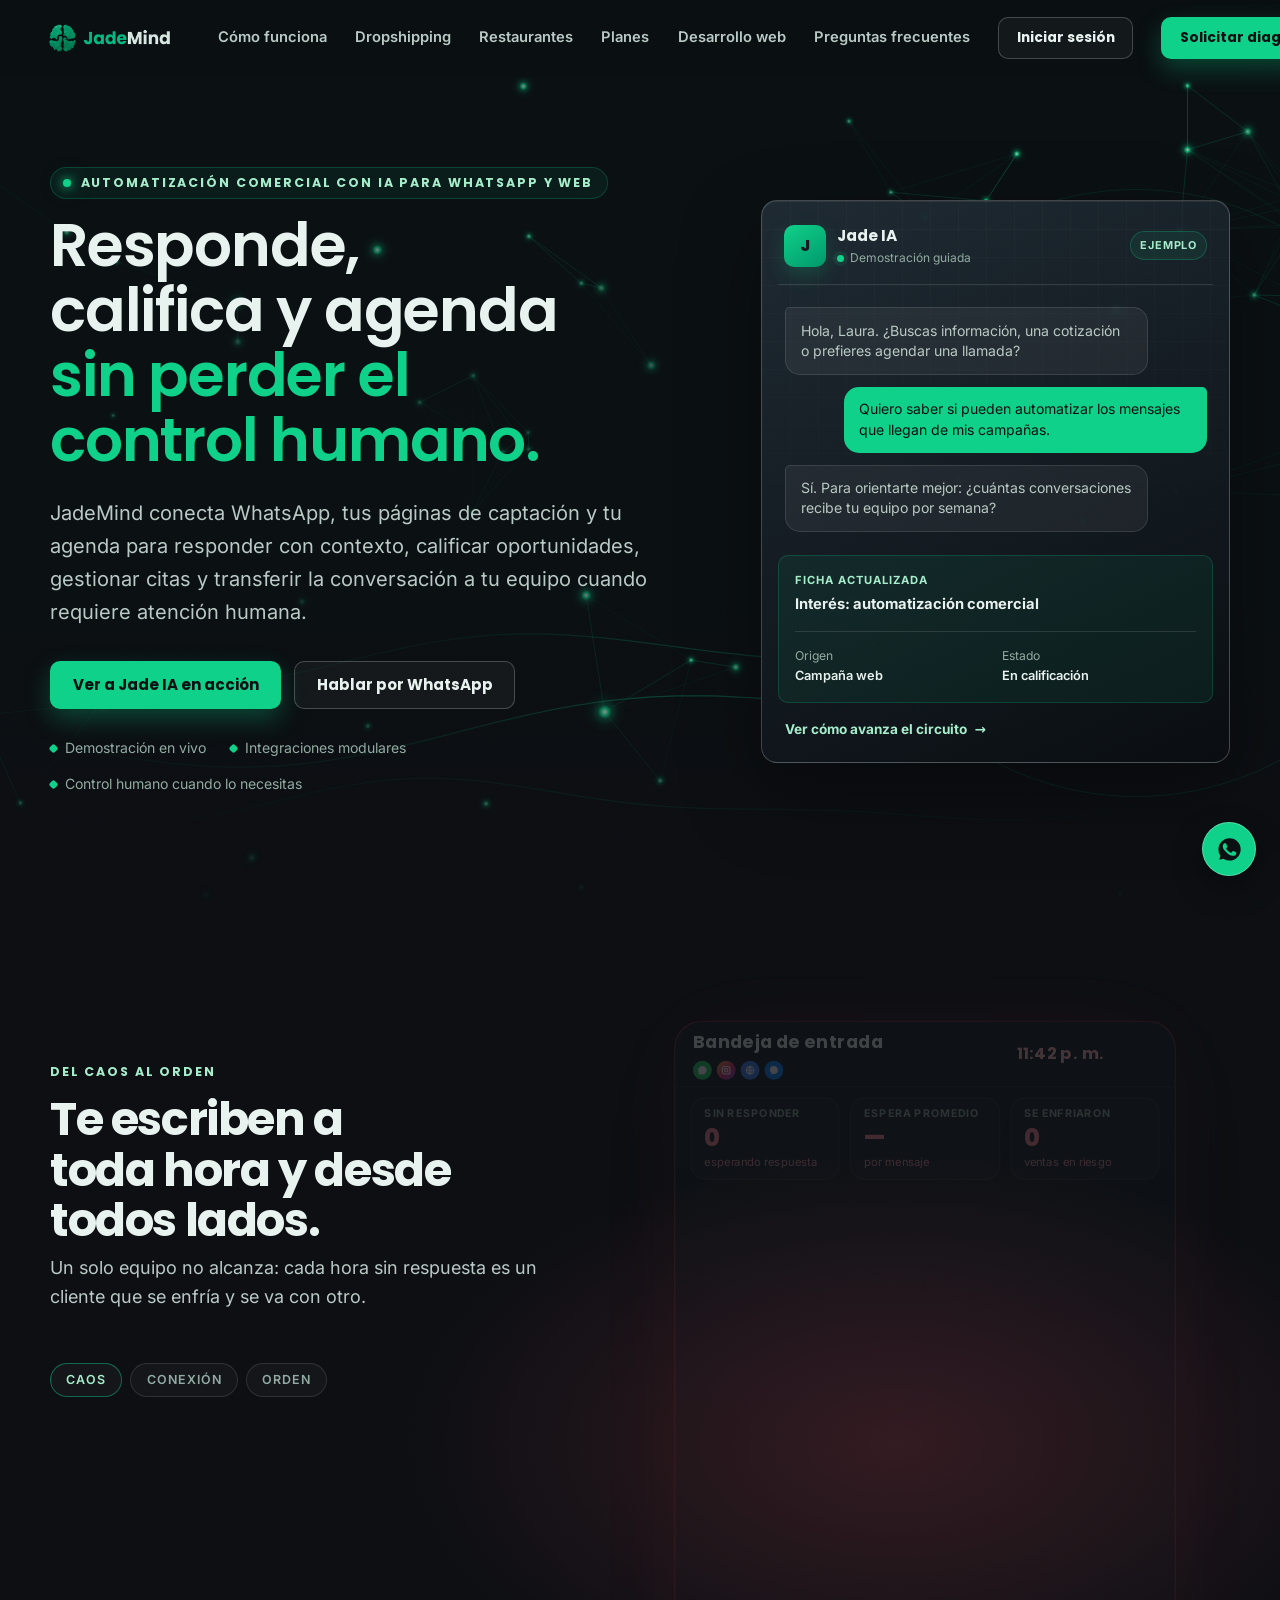
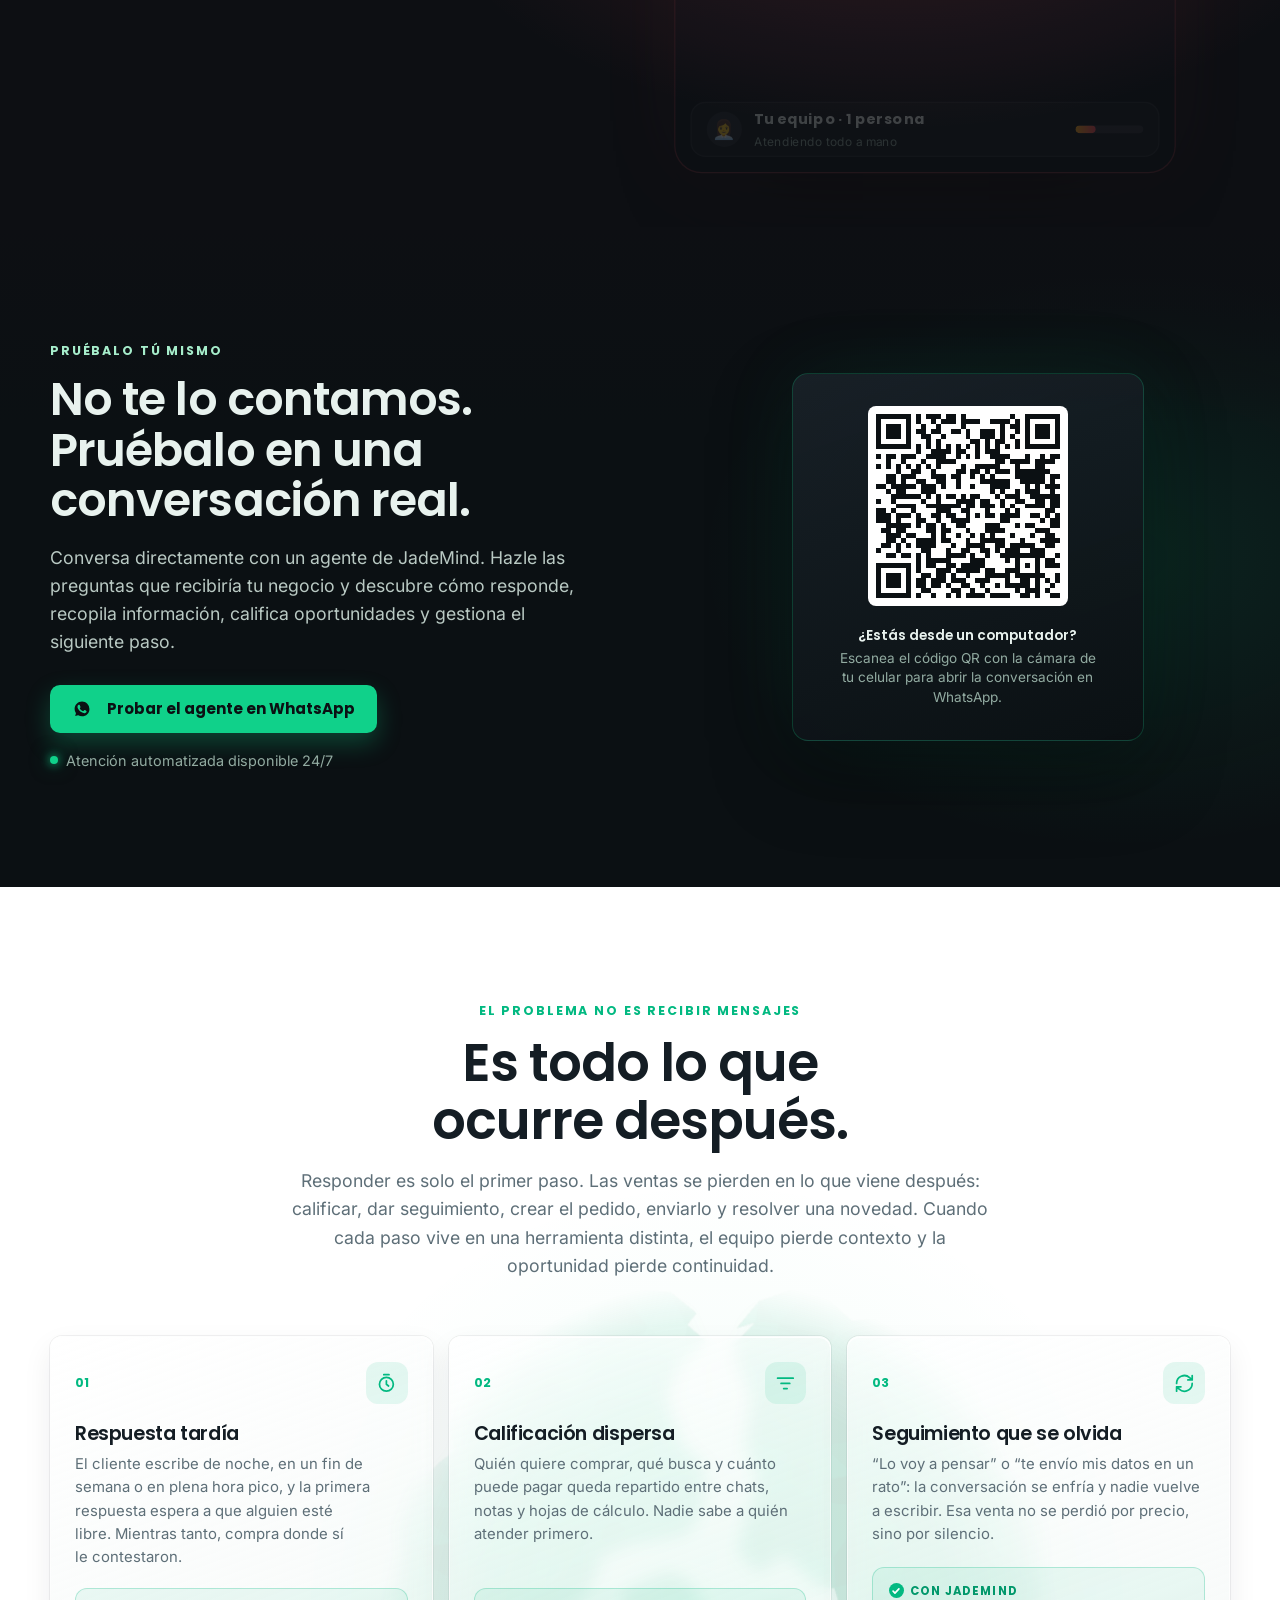
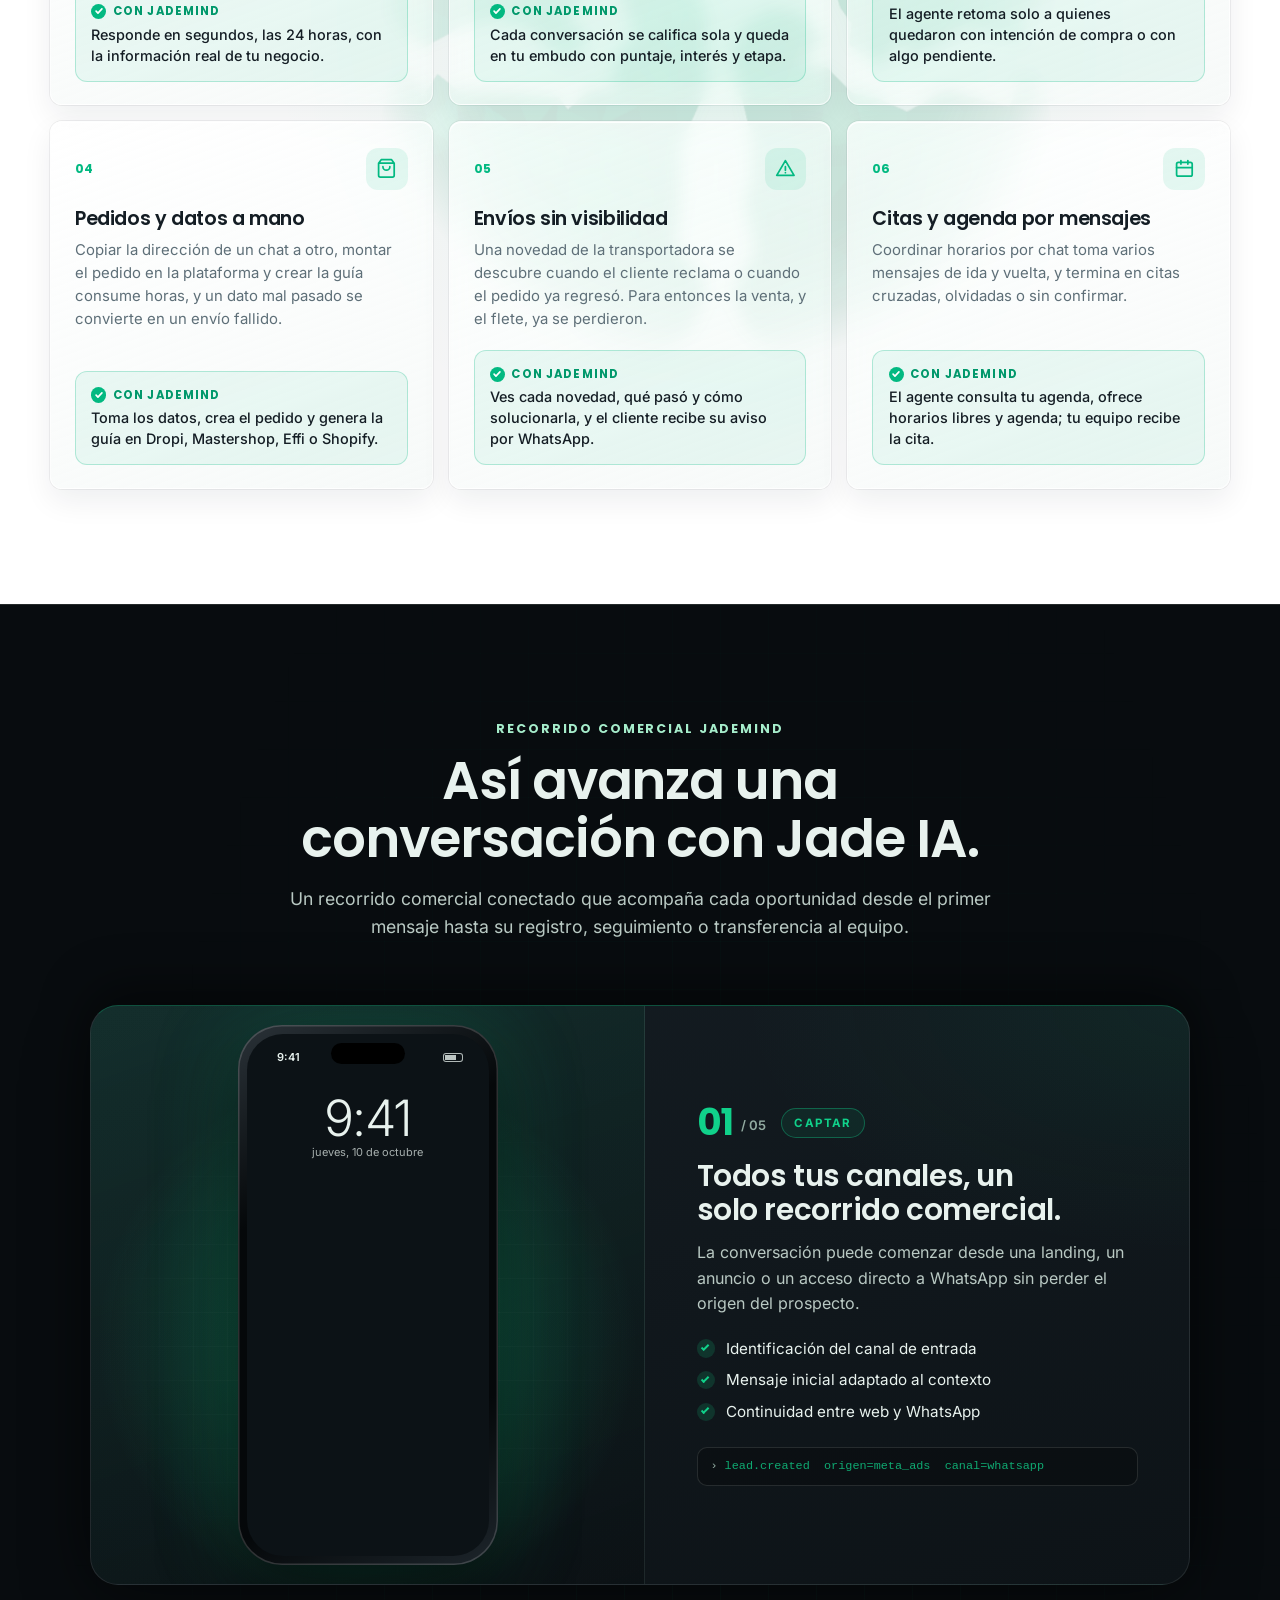
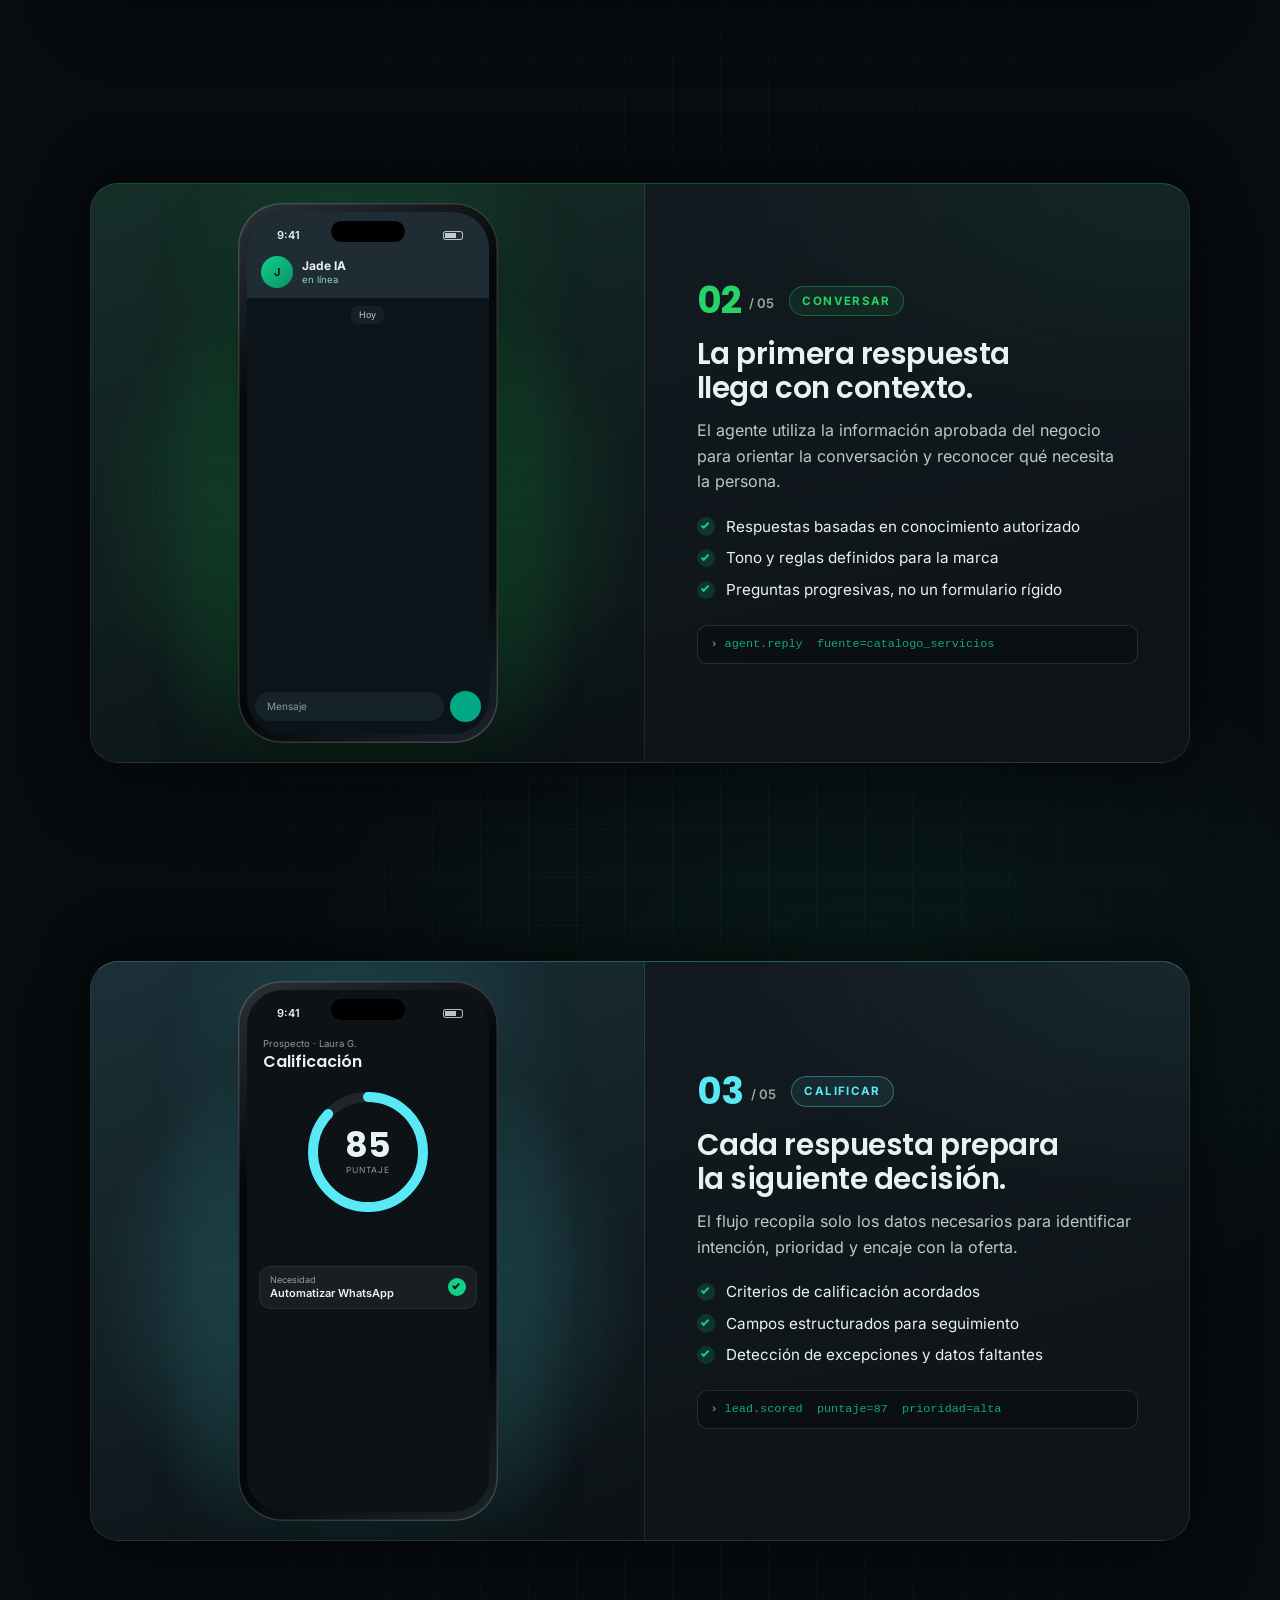
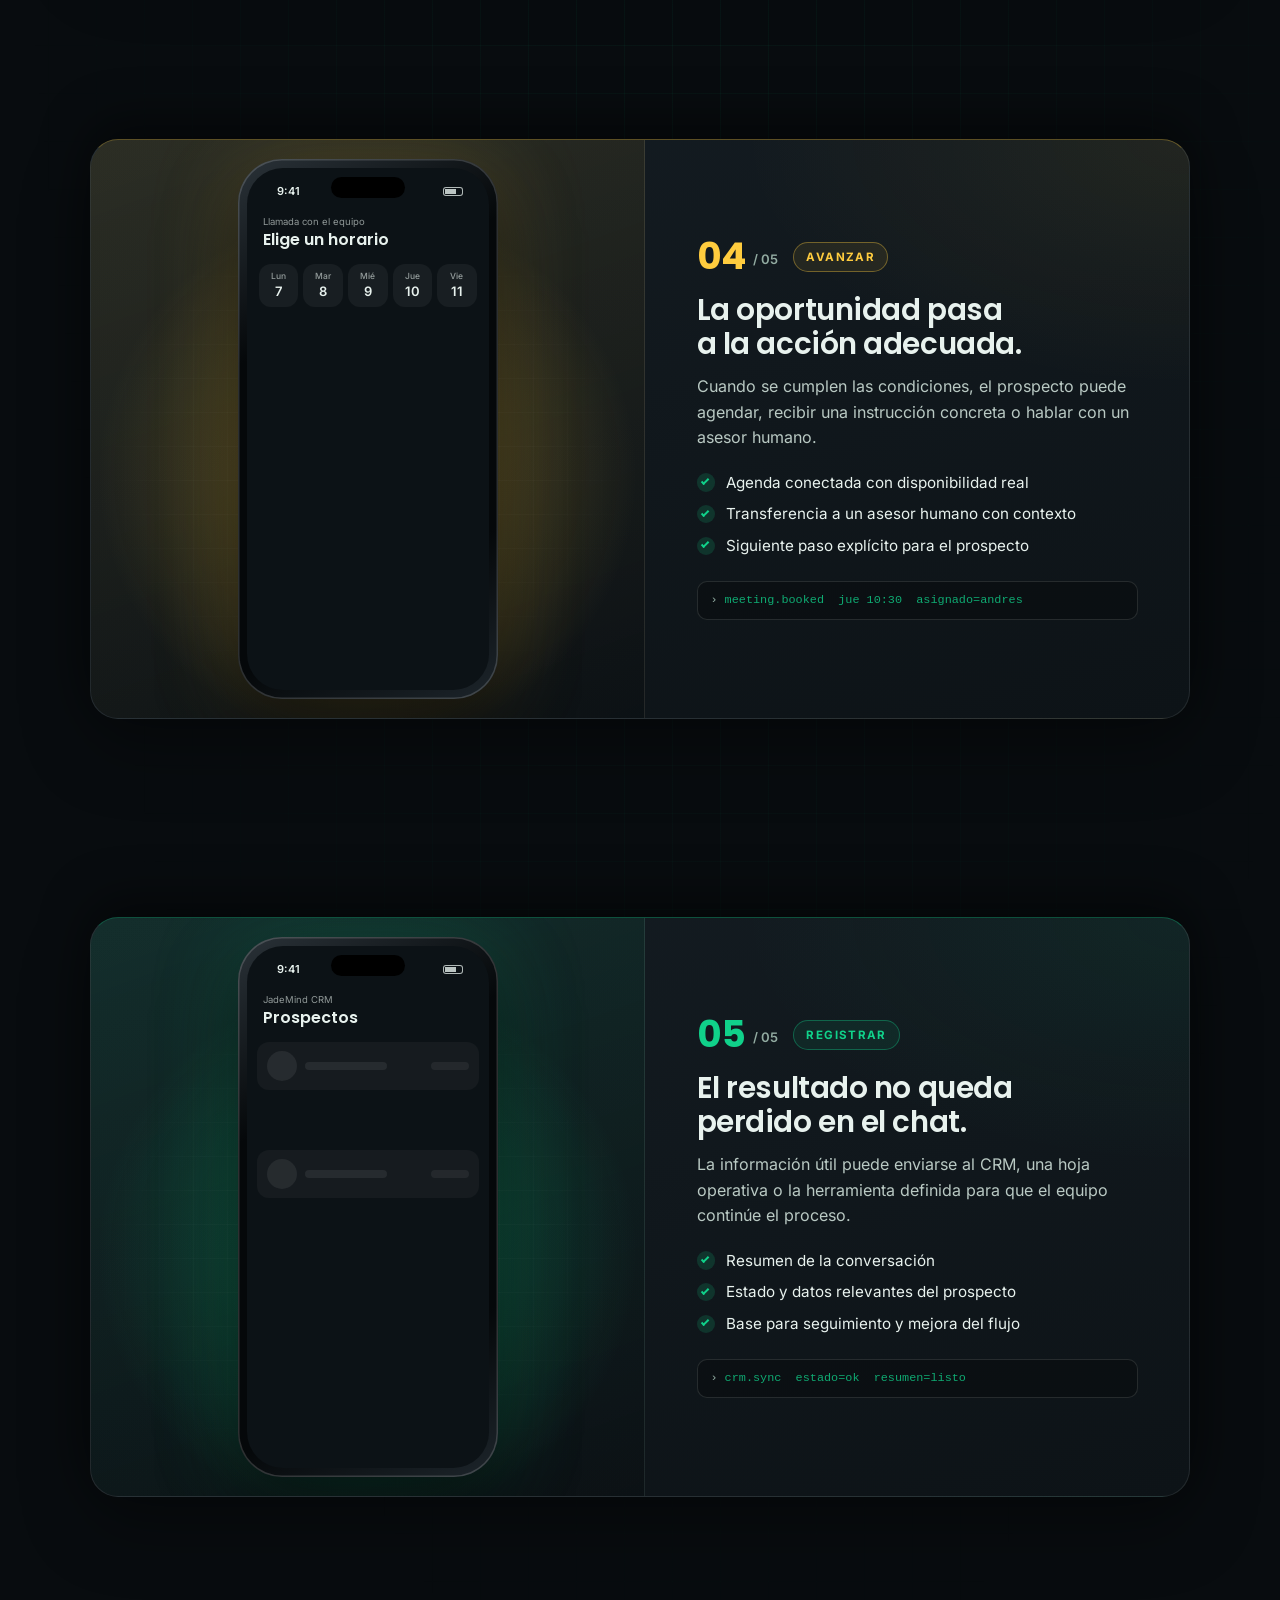
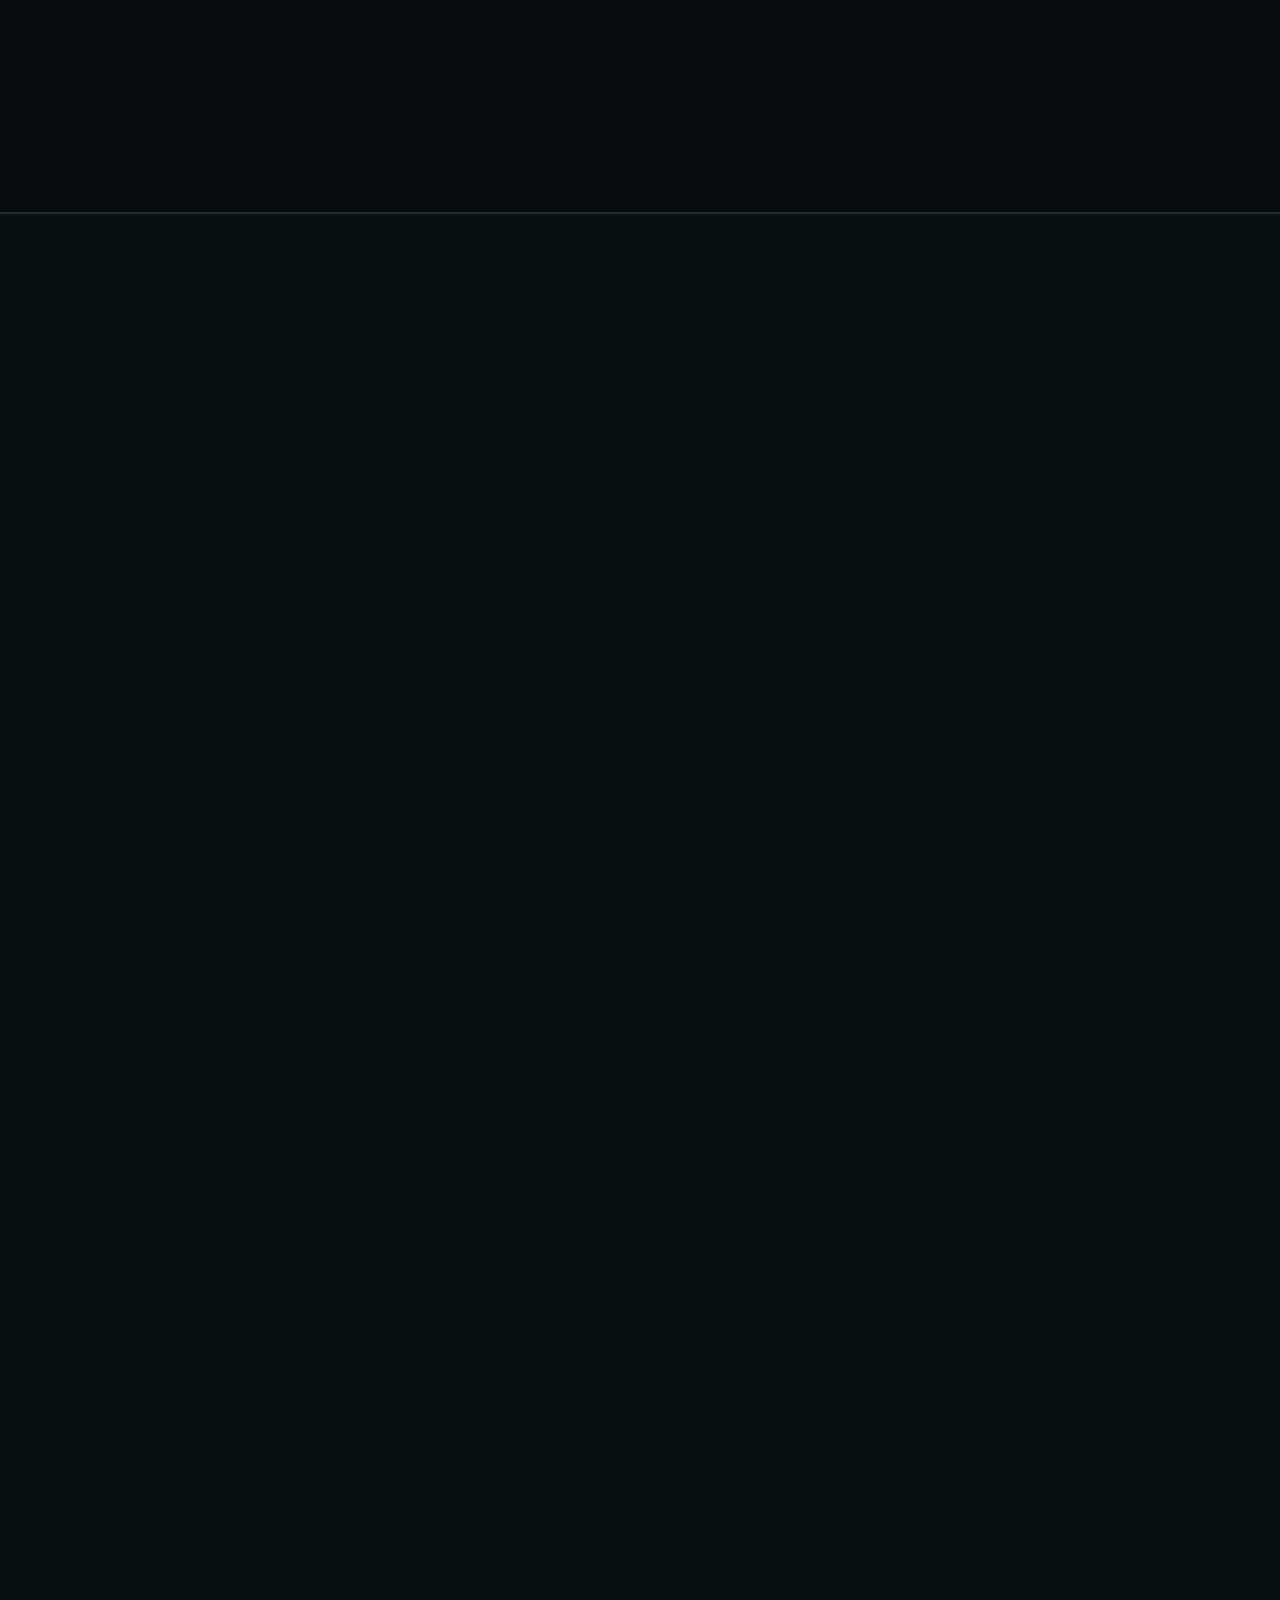
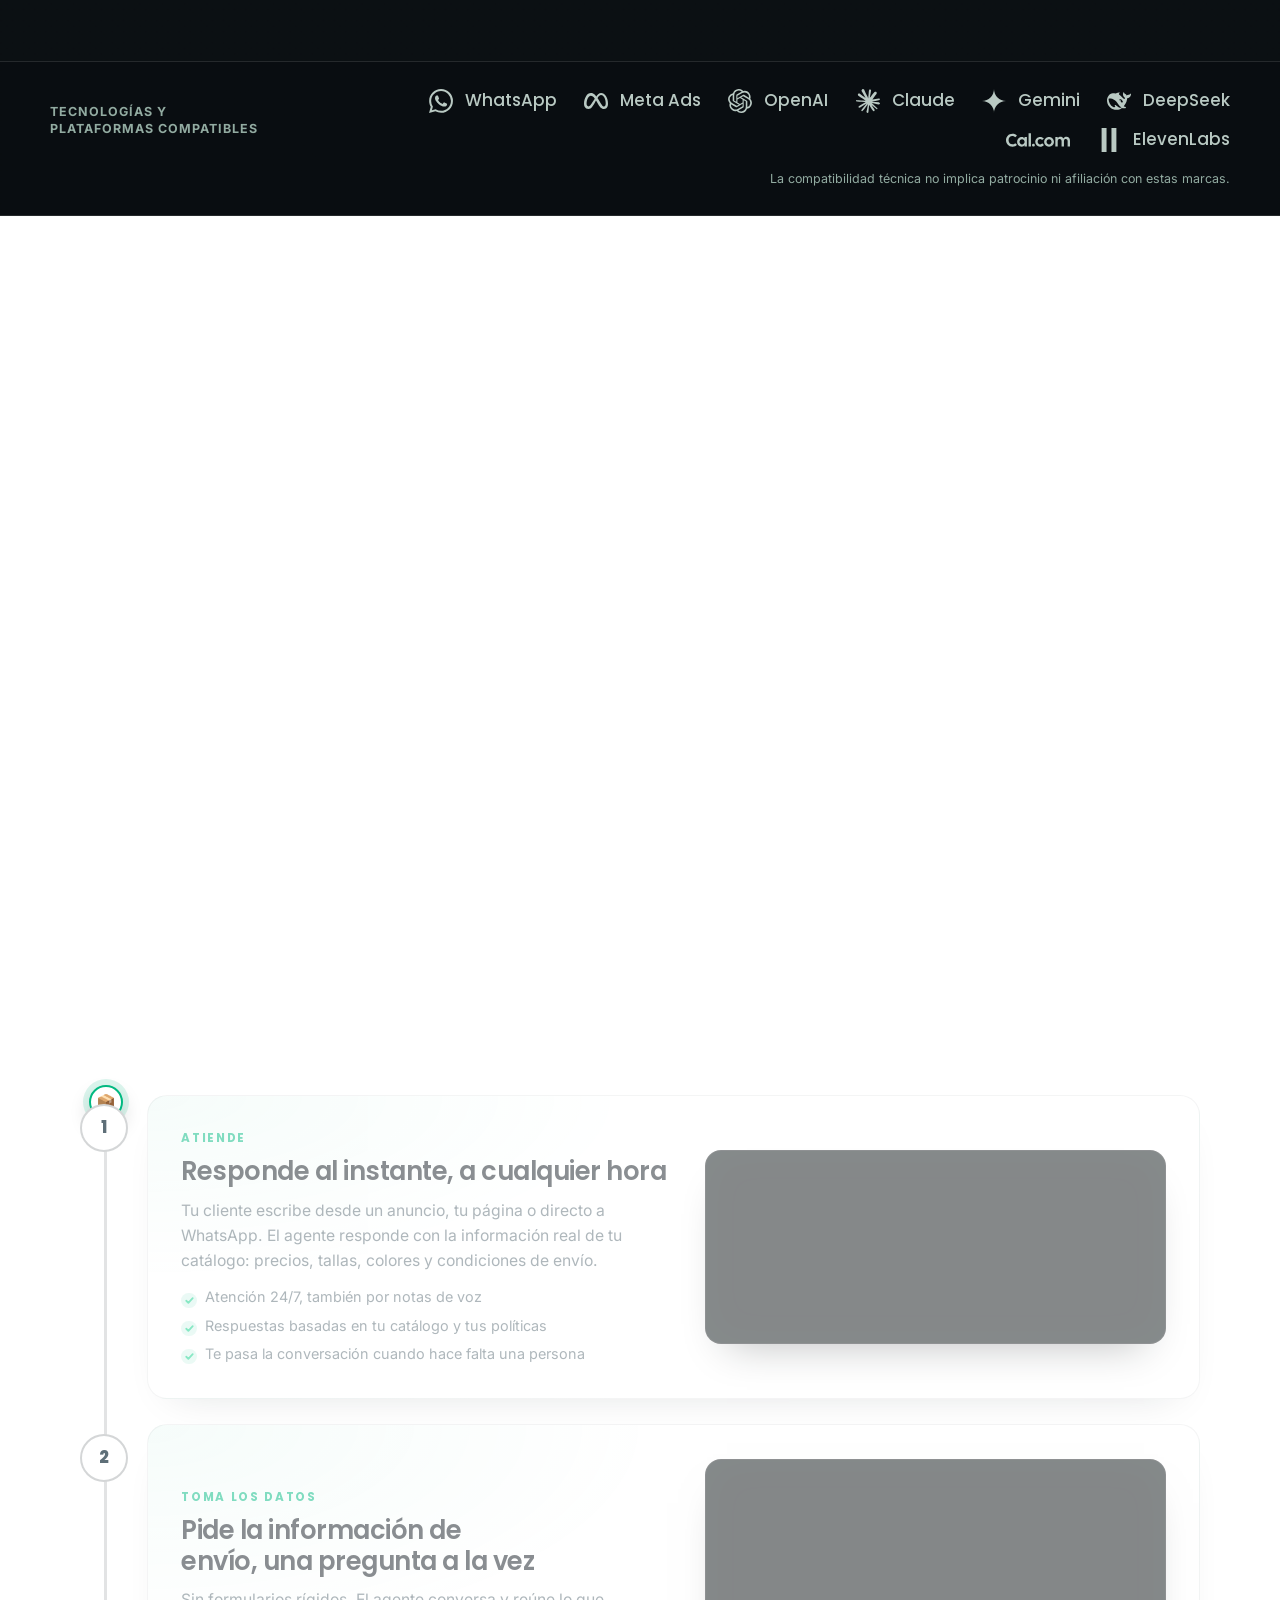
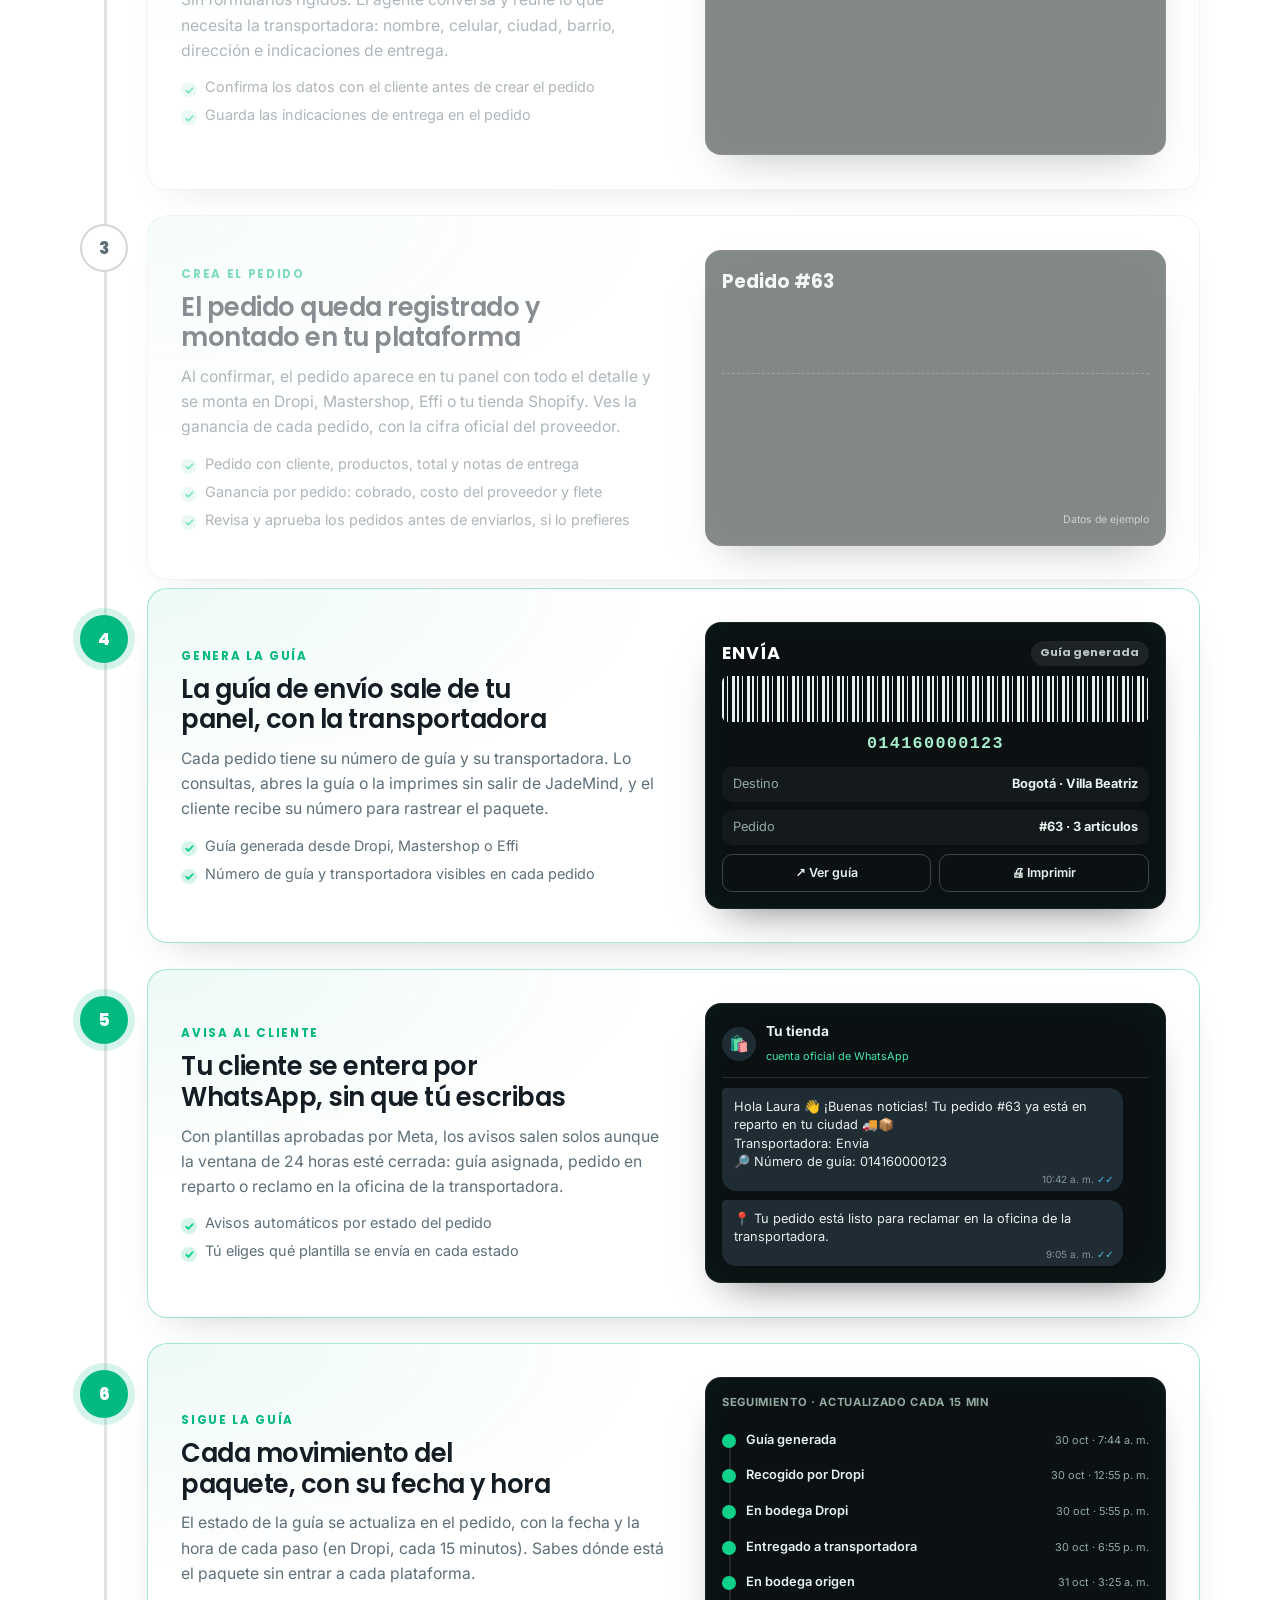
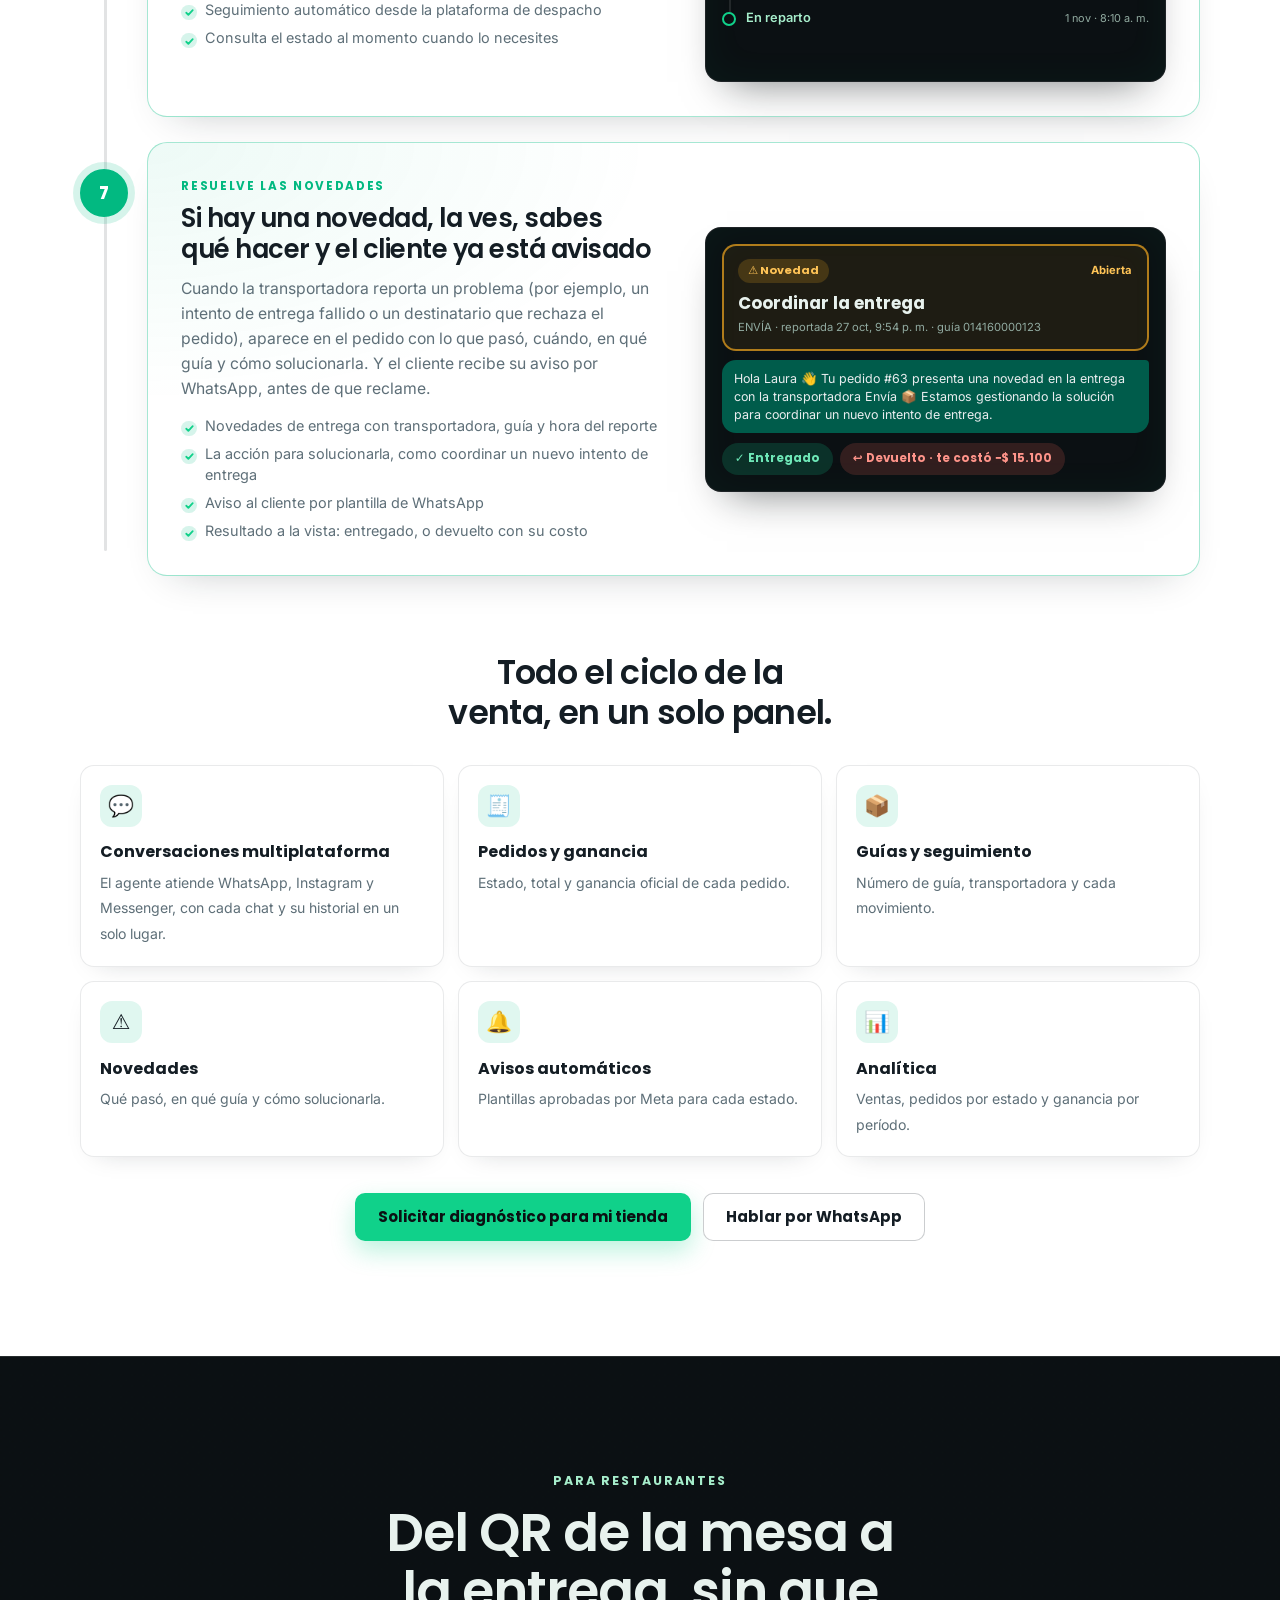
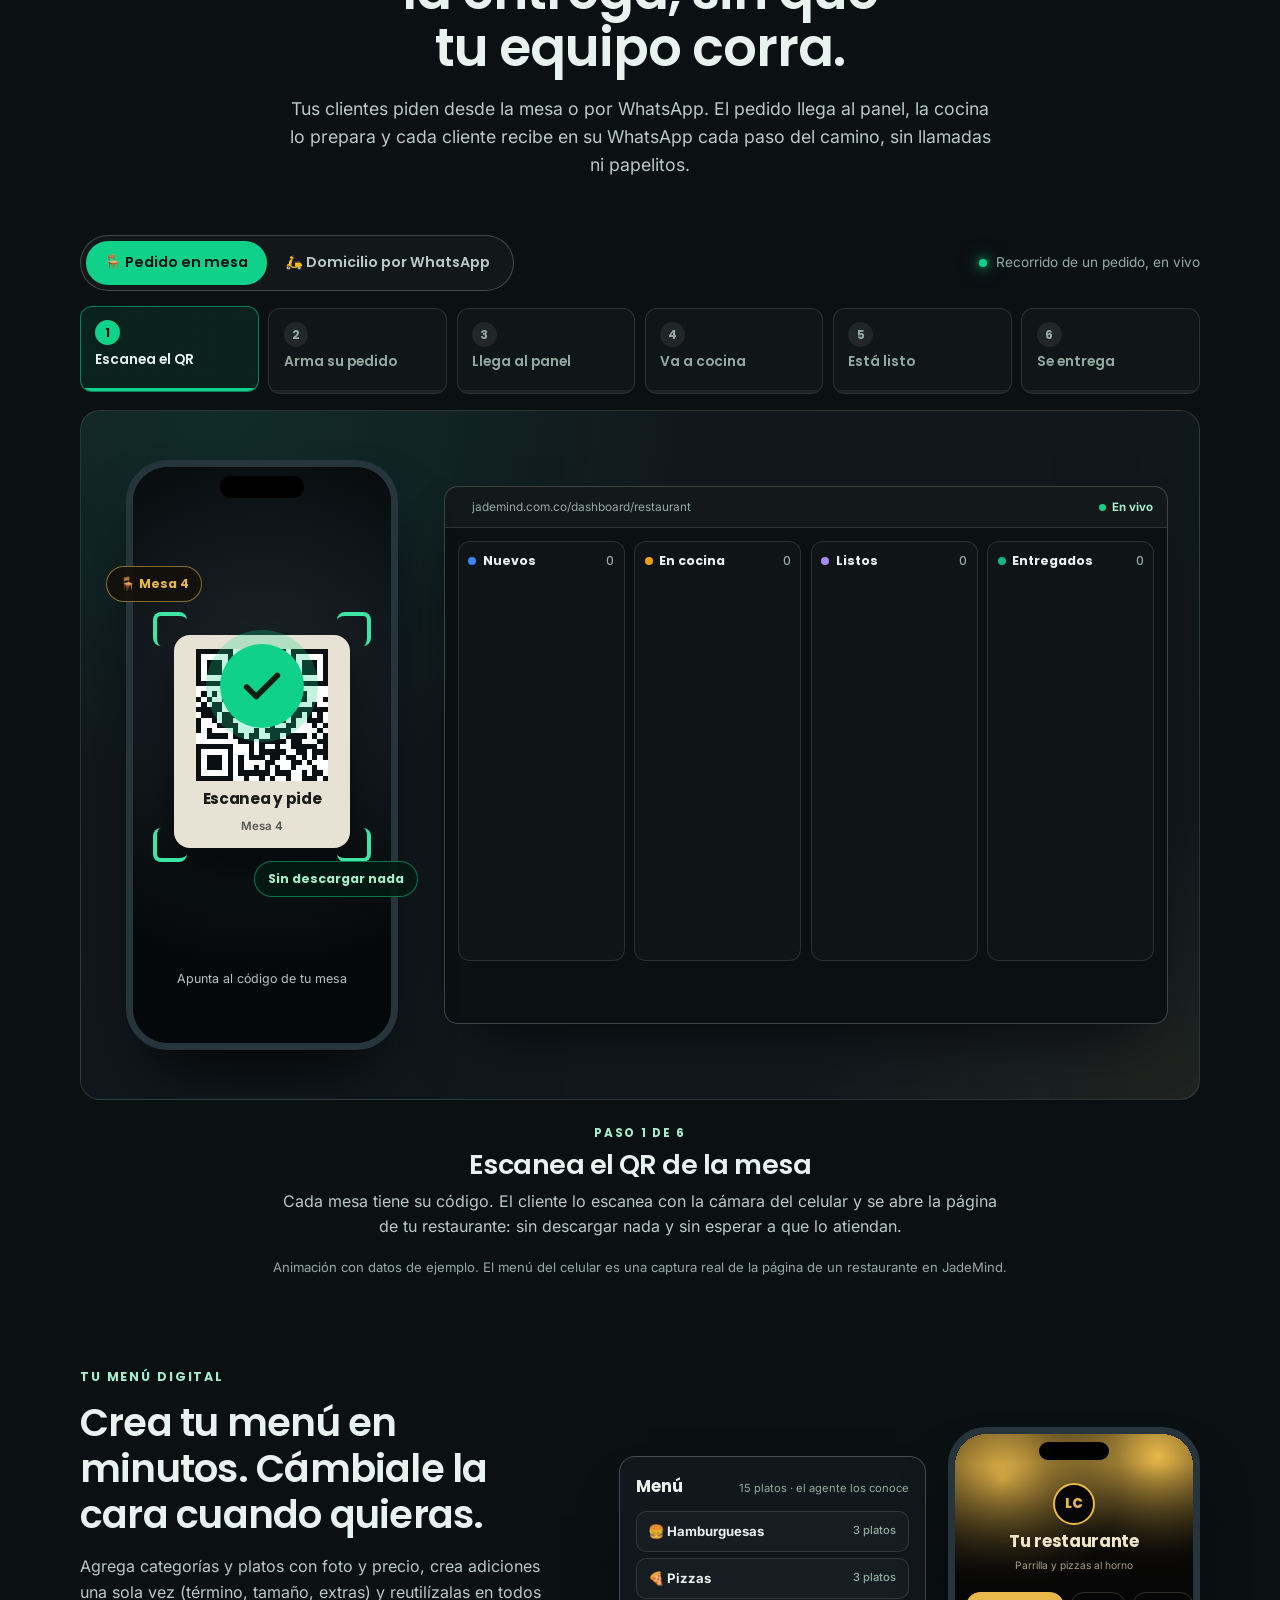
==== commit 2a3cf7b0: "Logo de Dropi a color, Conversaciones multiplataforma y arregla el espacio lateral en móvil Co-Autho" ====
--- a/index.html
+++ b/index.html
@@ -29,7 +29,7 @@
   <link rel="manifest" href="site.webmanifest">
   <link rel="preload" href="assets/fonts/inter-var.woff2" as="font" type="font/woff2" crossorigin>
   <link rel="preload" href="assets/fonts/poppins-700.woff2" as="font" type="font/woff2" crossorigin>
-  <link rel="stylesheet" href="styles_v22.css?v=96">
+  <link rel="stylesheet" href="styles_v22.css?v=97">
 
   <script type="application/ld+json">
   {
@@ -799,7 +799,7 @@
         <div class="ds-all reveal-on-scroll">
           <h3 class="ds-all-t">Todo el ciclo de la venta, en un solo panel.</h3>
           <ul class="ds-all-grid">
-            <li><span aria-hidden="true">💬</span><strong>Conversaciones</strong><small>Cada chat con su contexto y su historial.</small></li>
+            <li><span aria-hidden="true">💬</span><strong>Conversaciones multiplataforma</strong><small>El agente atiende WhatsApp, Instagram y Messenger, con cada chat y su historial en un solo lugar.</small></li>
             <li><span aria-hidden="true">🧾</span><strong>Pedidos y ganancia</strong><small>Estado, total y ganancia oficial de cada pedido.</small></li>
             <li><span aria-hidden="true">📦</span><strong>Guías y seguimiento</strong><small>Número de guía, transportadora y cada movimiento.</small></li>
             <li><span aria-hidden="true">⚠️</span><strong>Novedades</strong><small>Qué pasó, en qué guía y cómo solucionarla.</small></li>
--- a/styles_v22.css
+++ b/styles_v22.css
@@ -2361,6 +2361,10 @@
   justify-content: flex-end;
 }
 
+.media-section {
+  overflow-x: clip;
+}
+
 .video-stage::before {
   content: "";
   position: absolute;
